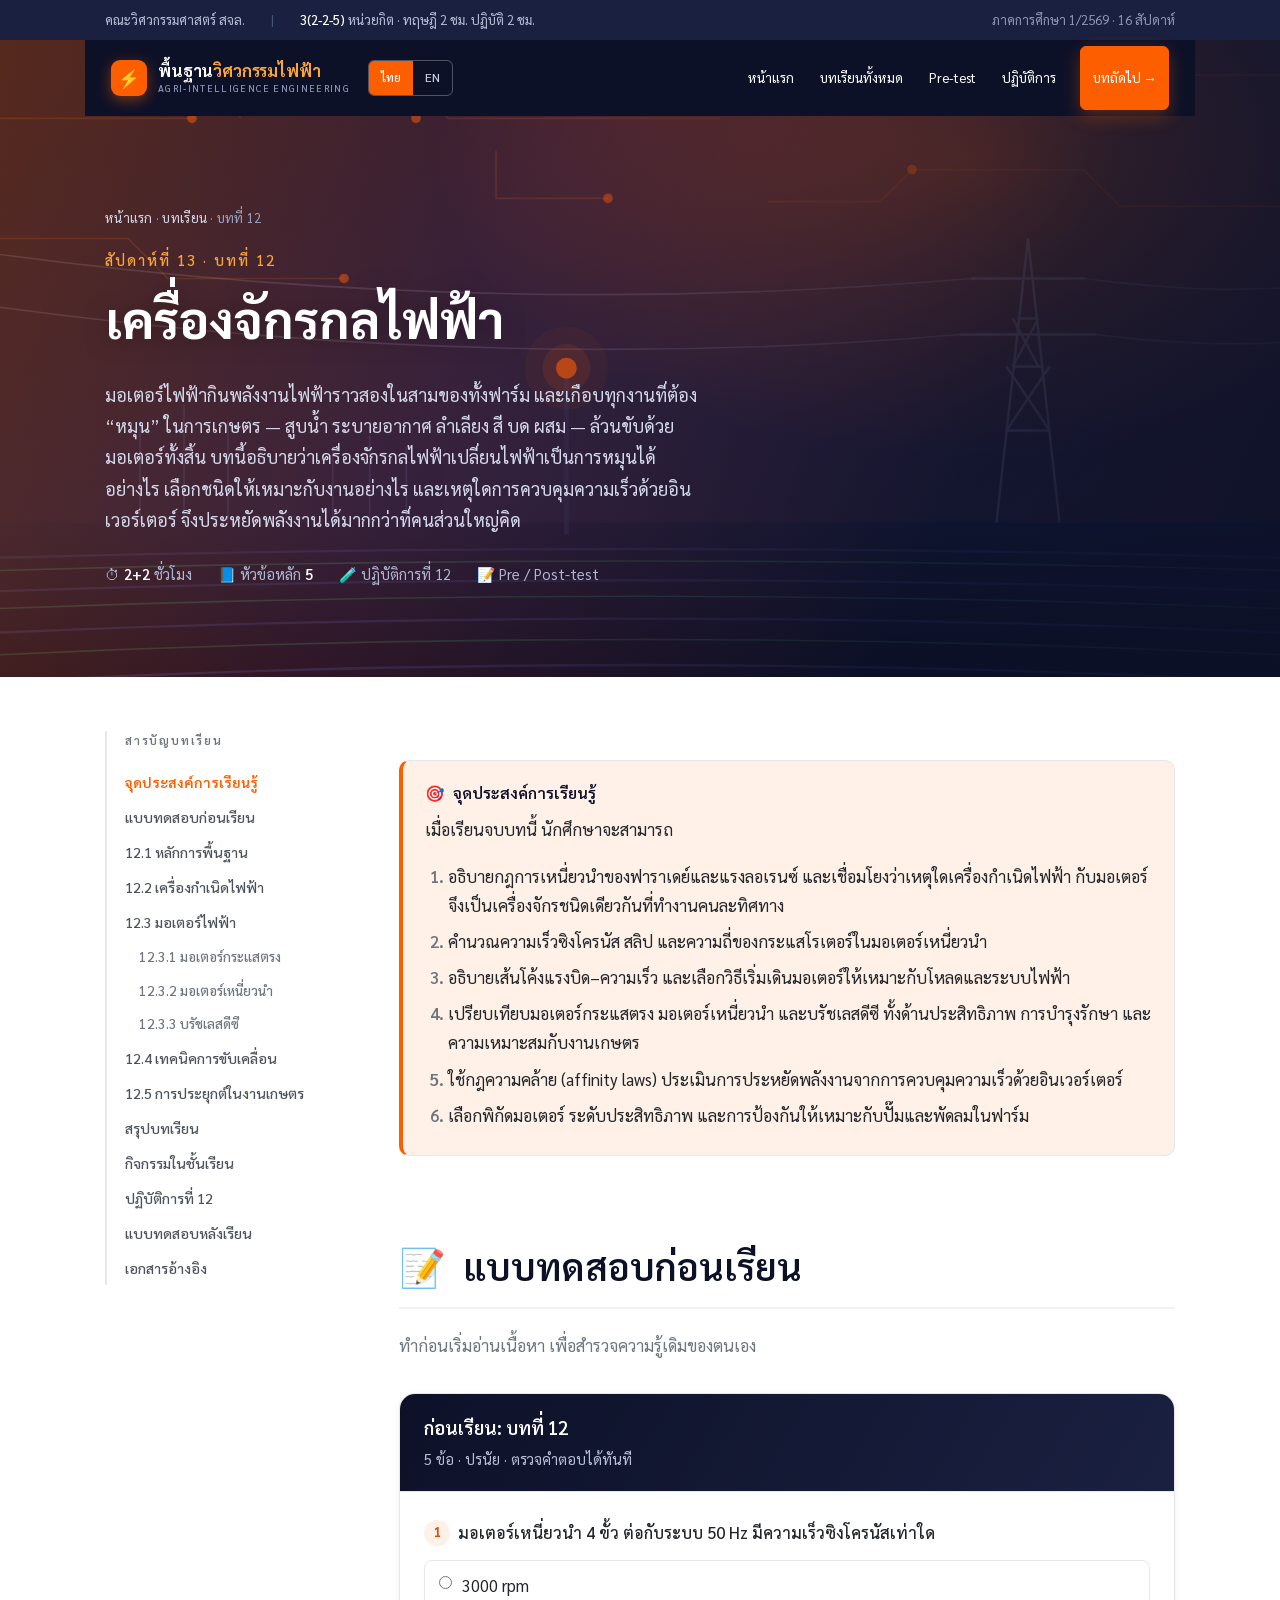
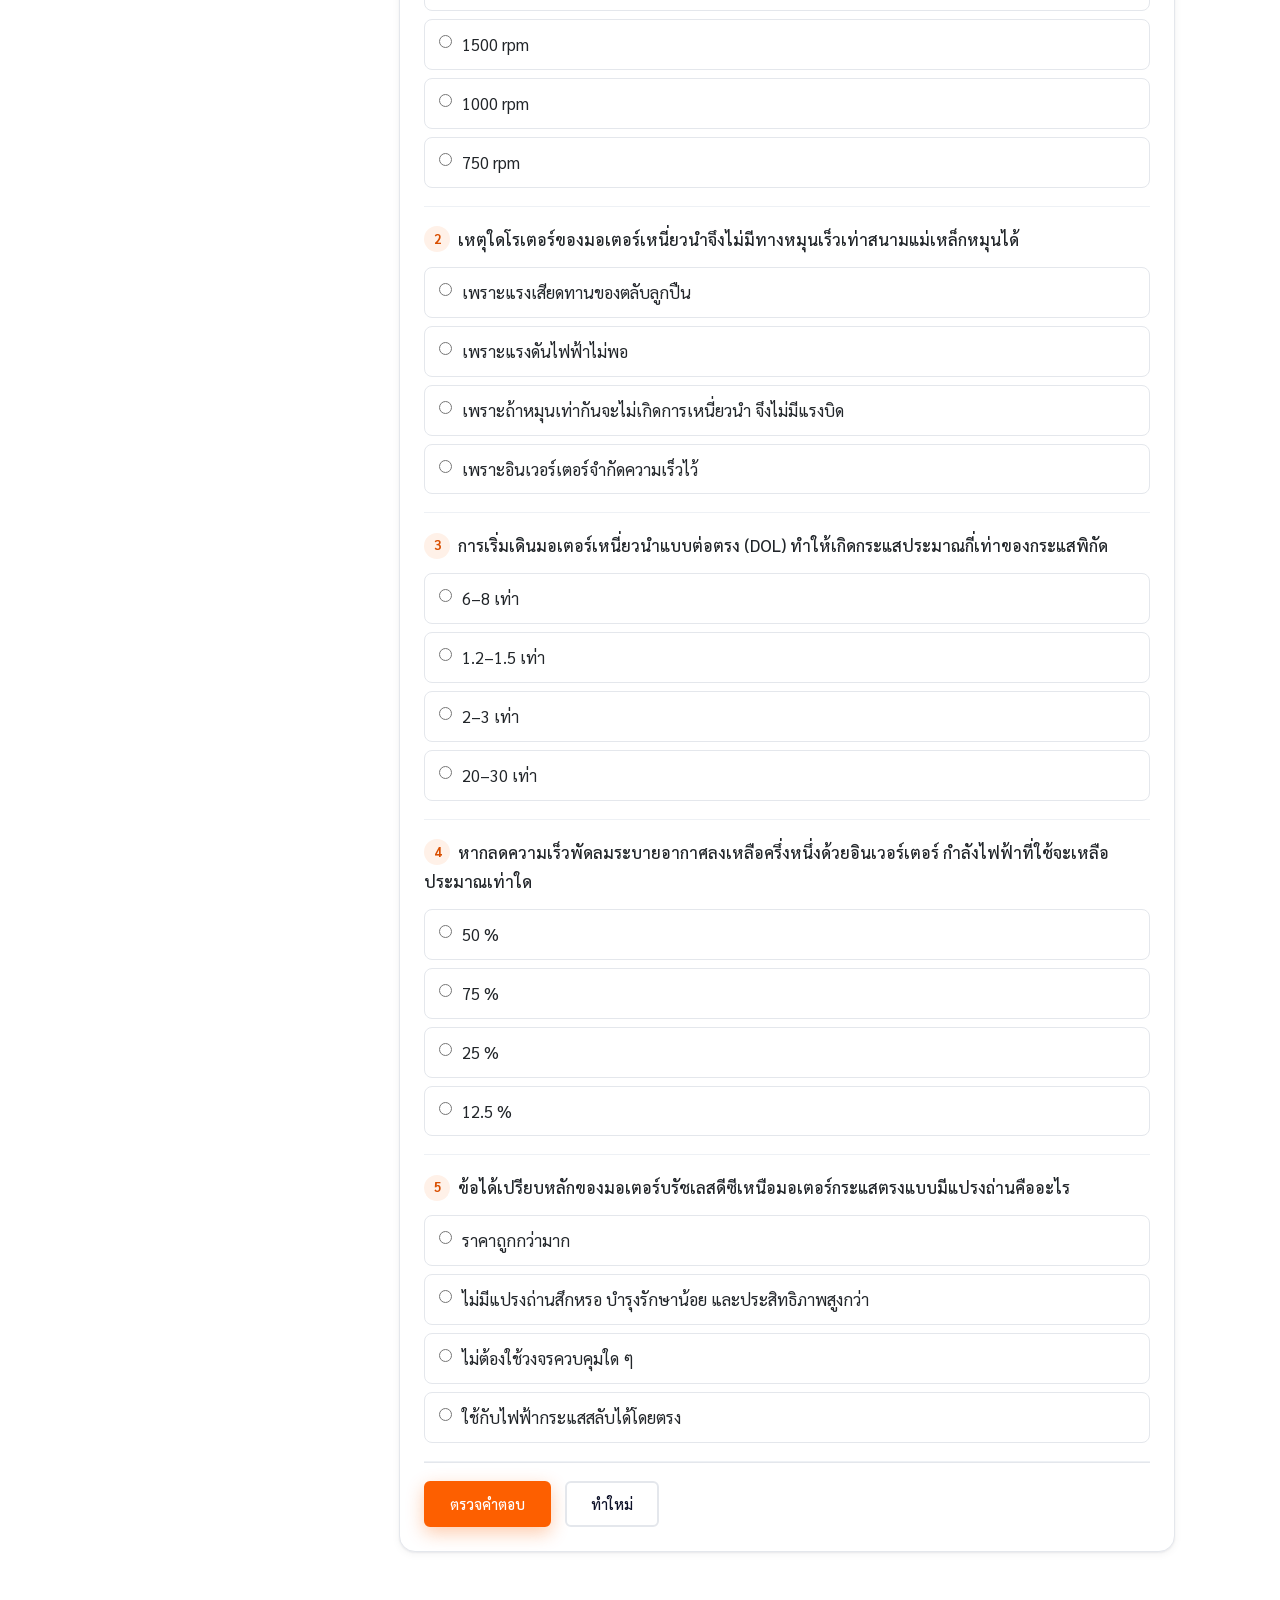
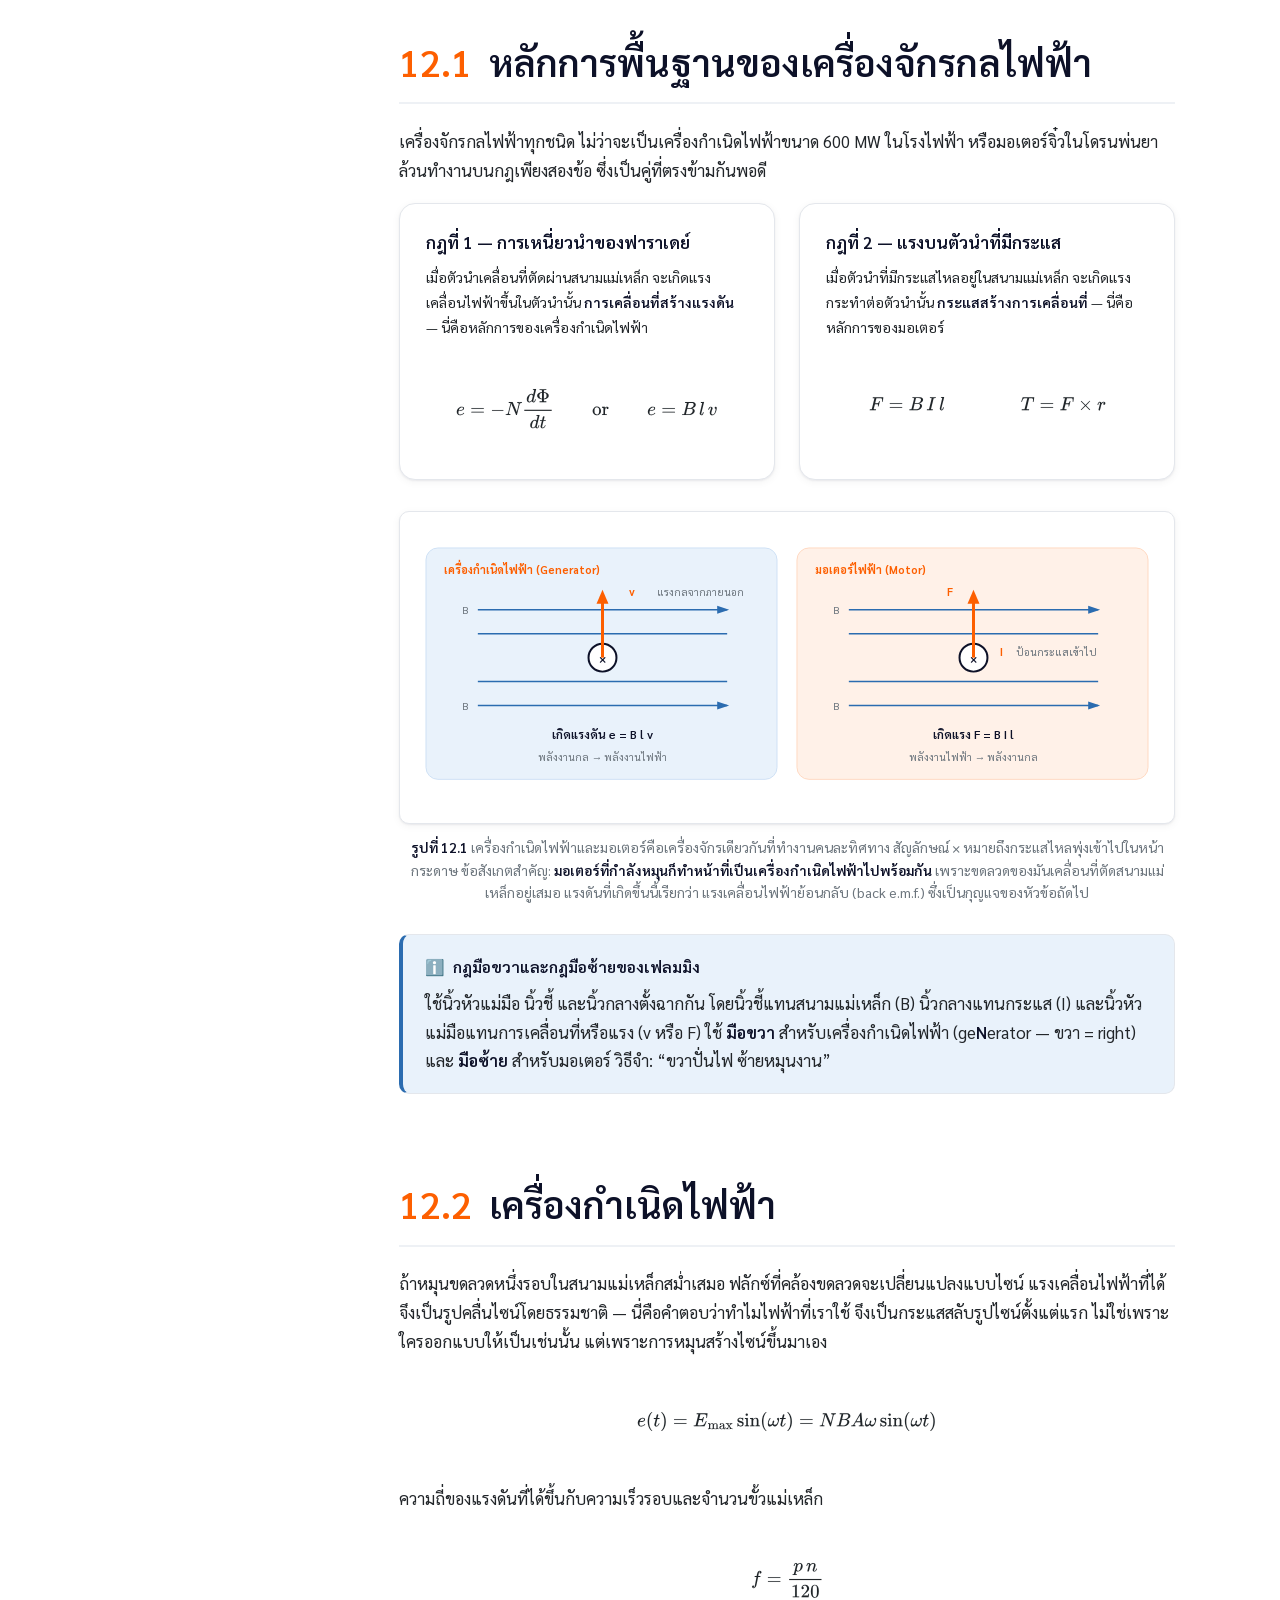
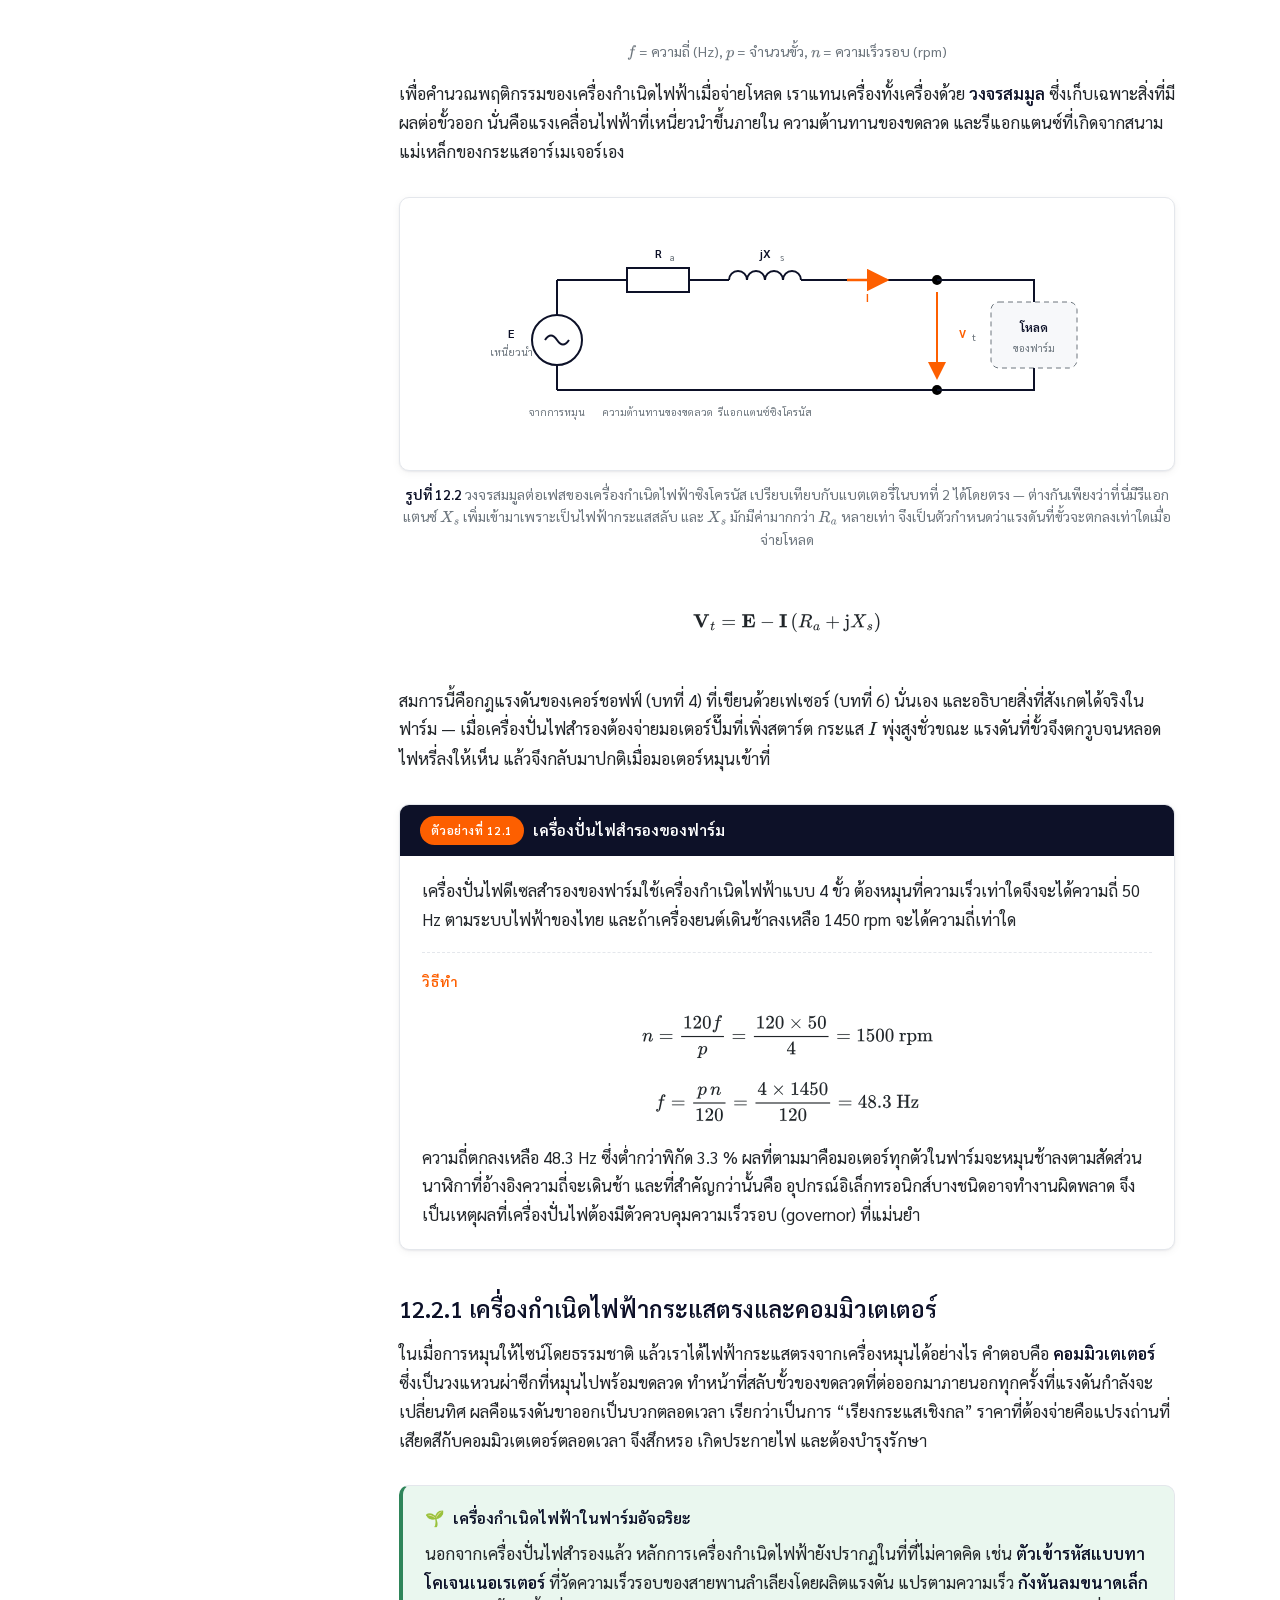
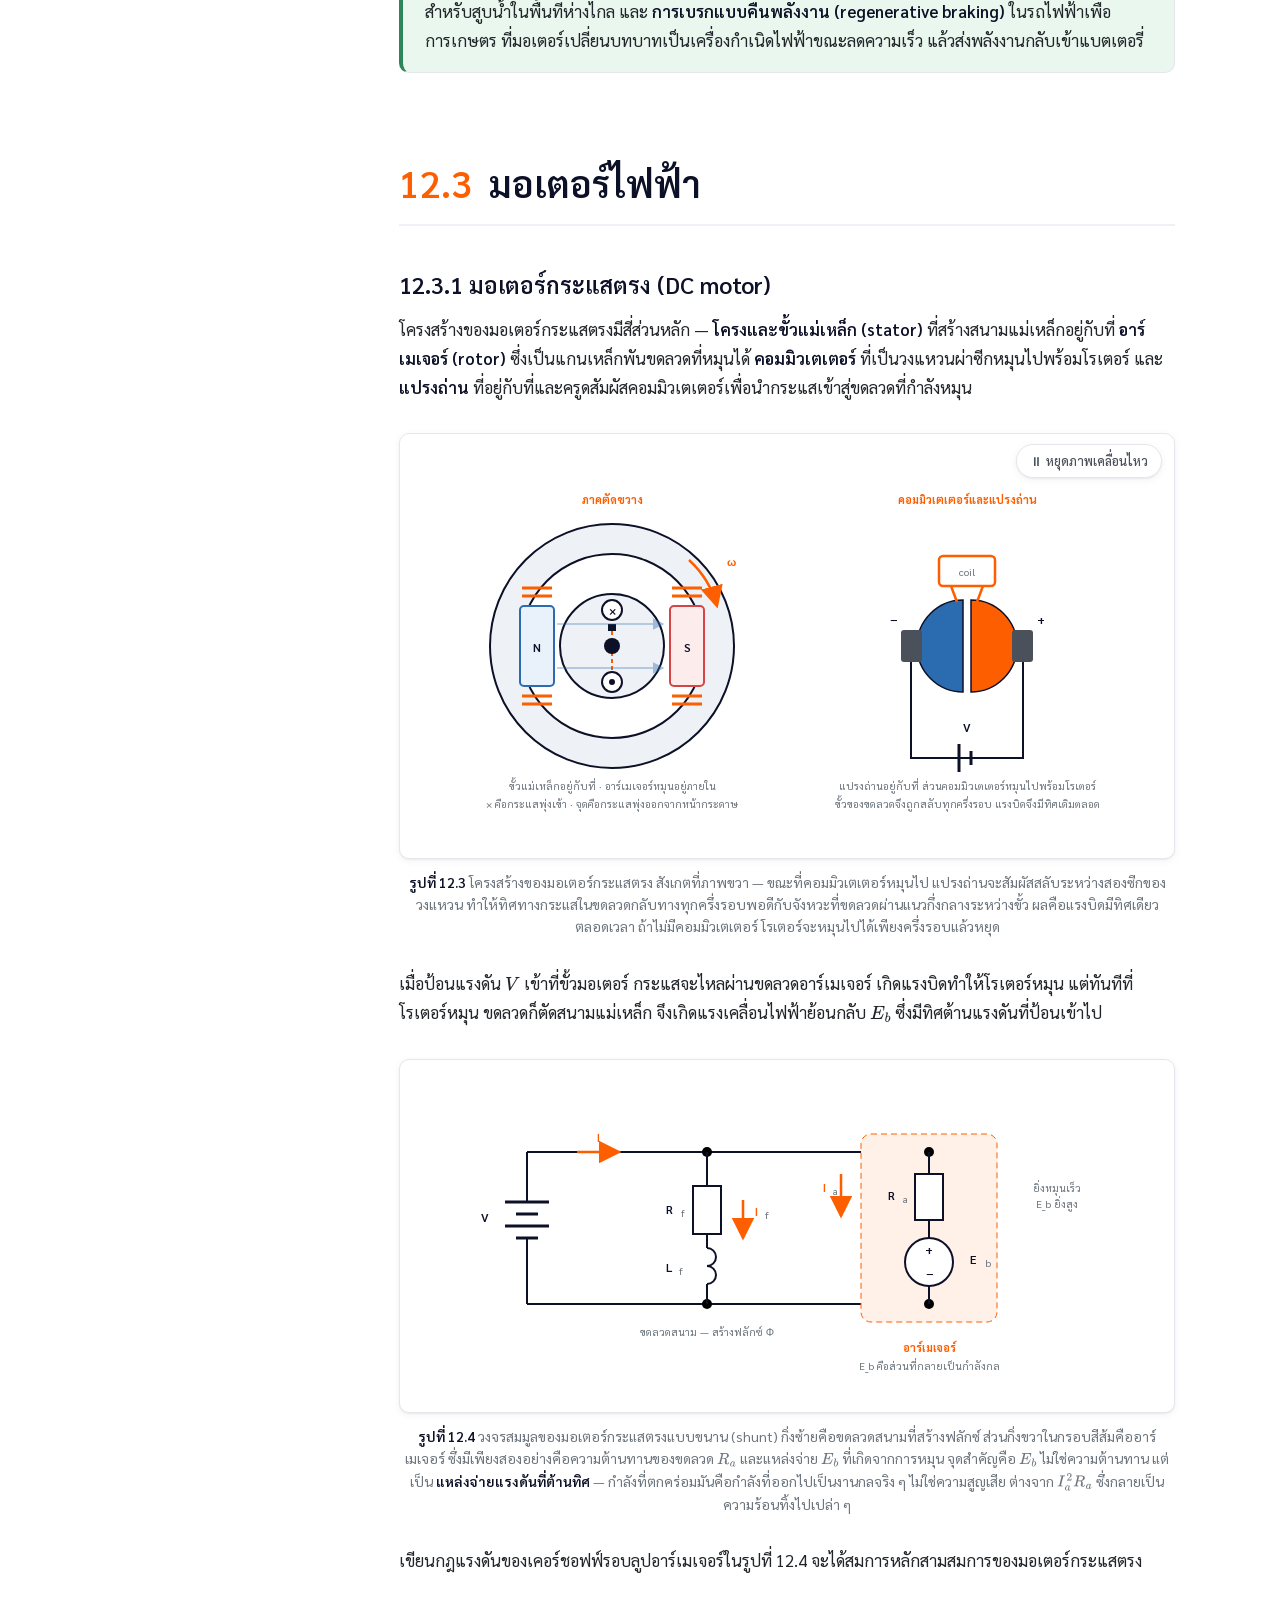
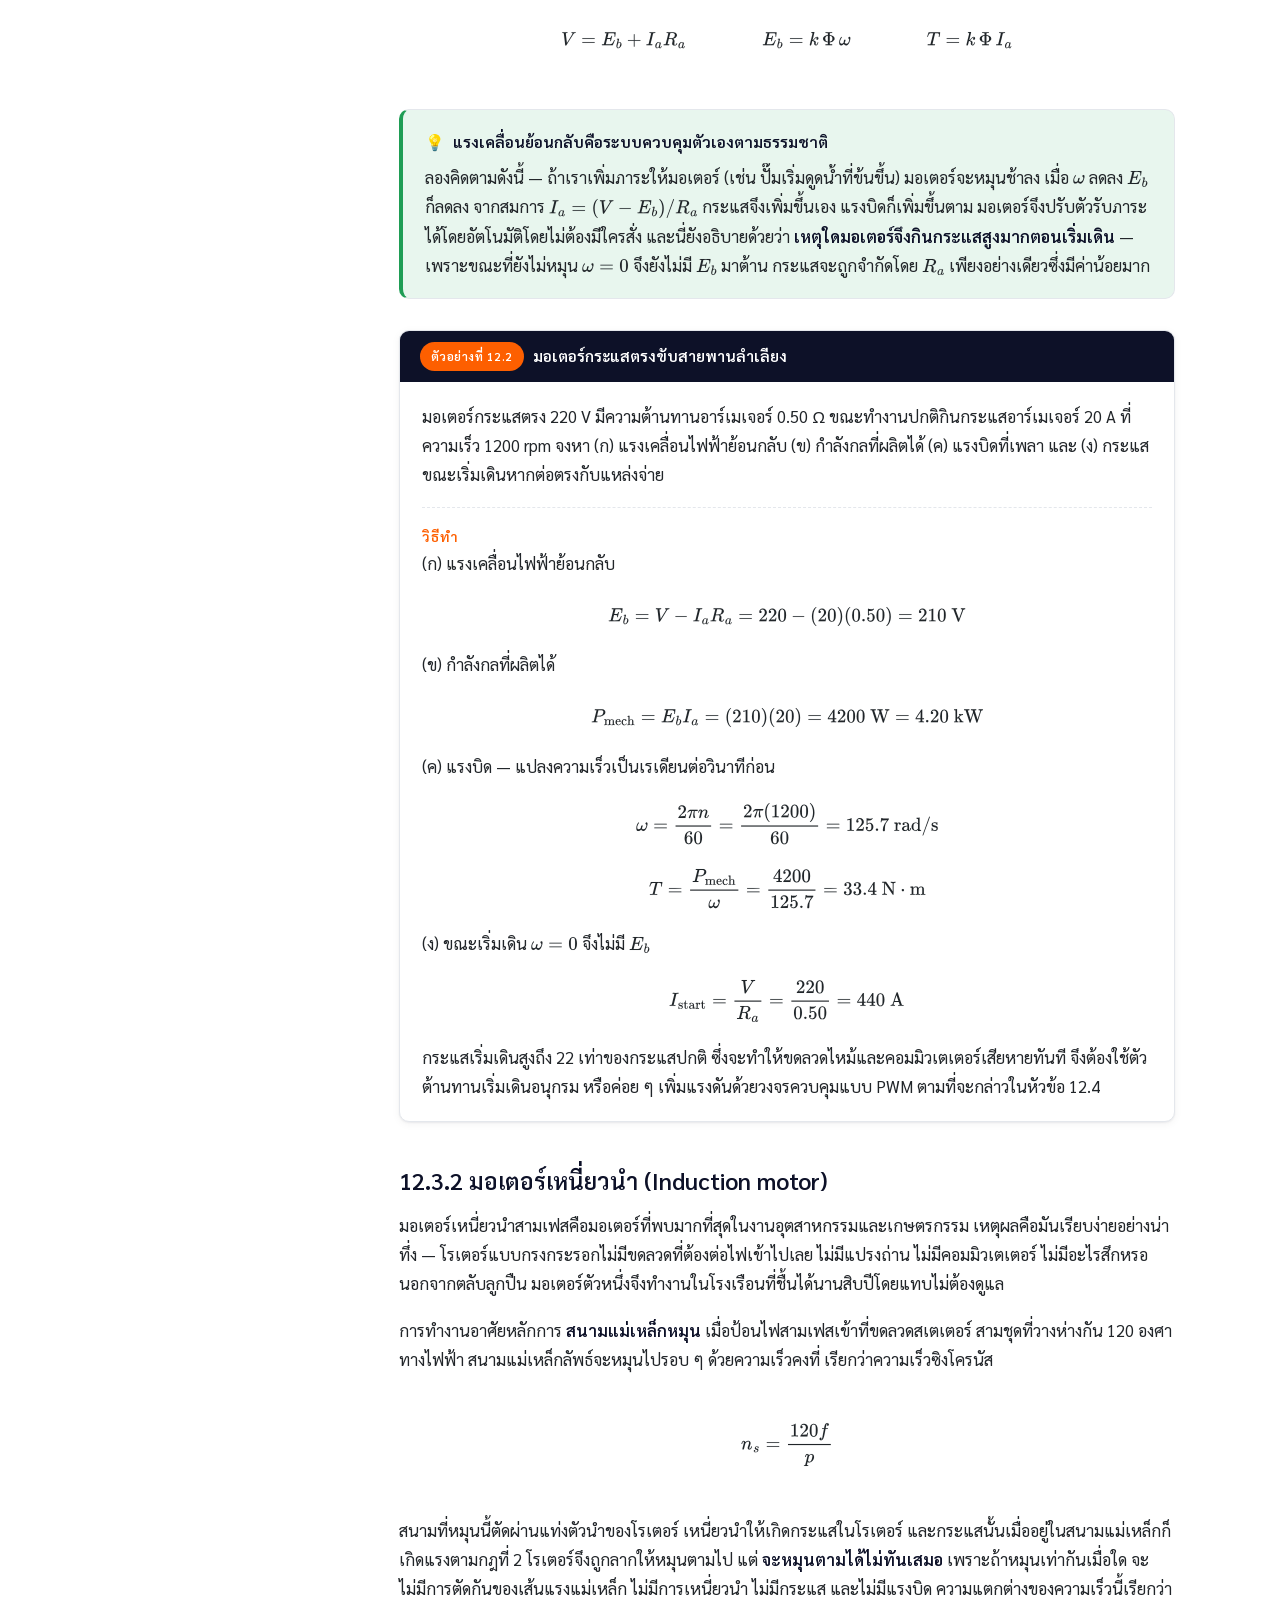
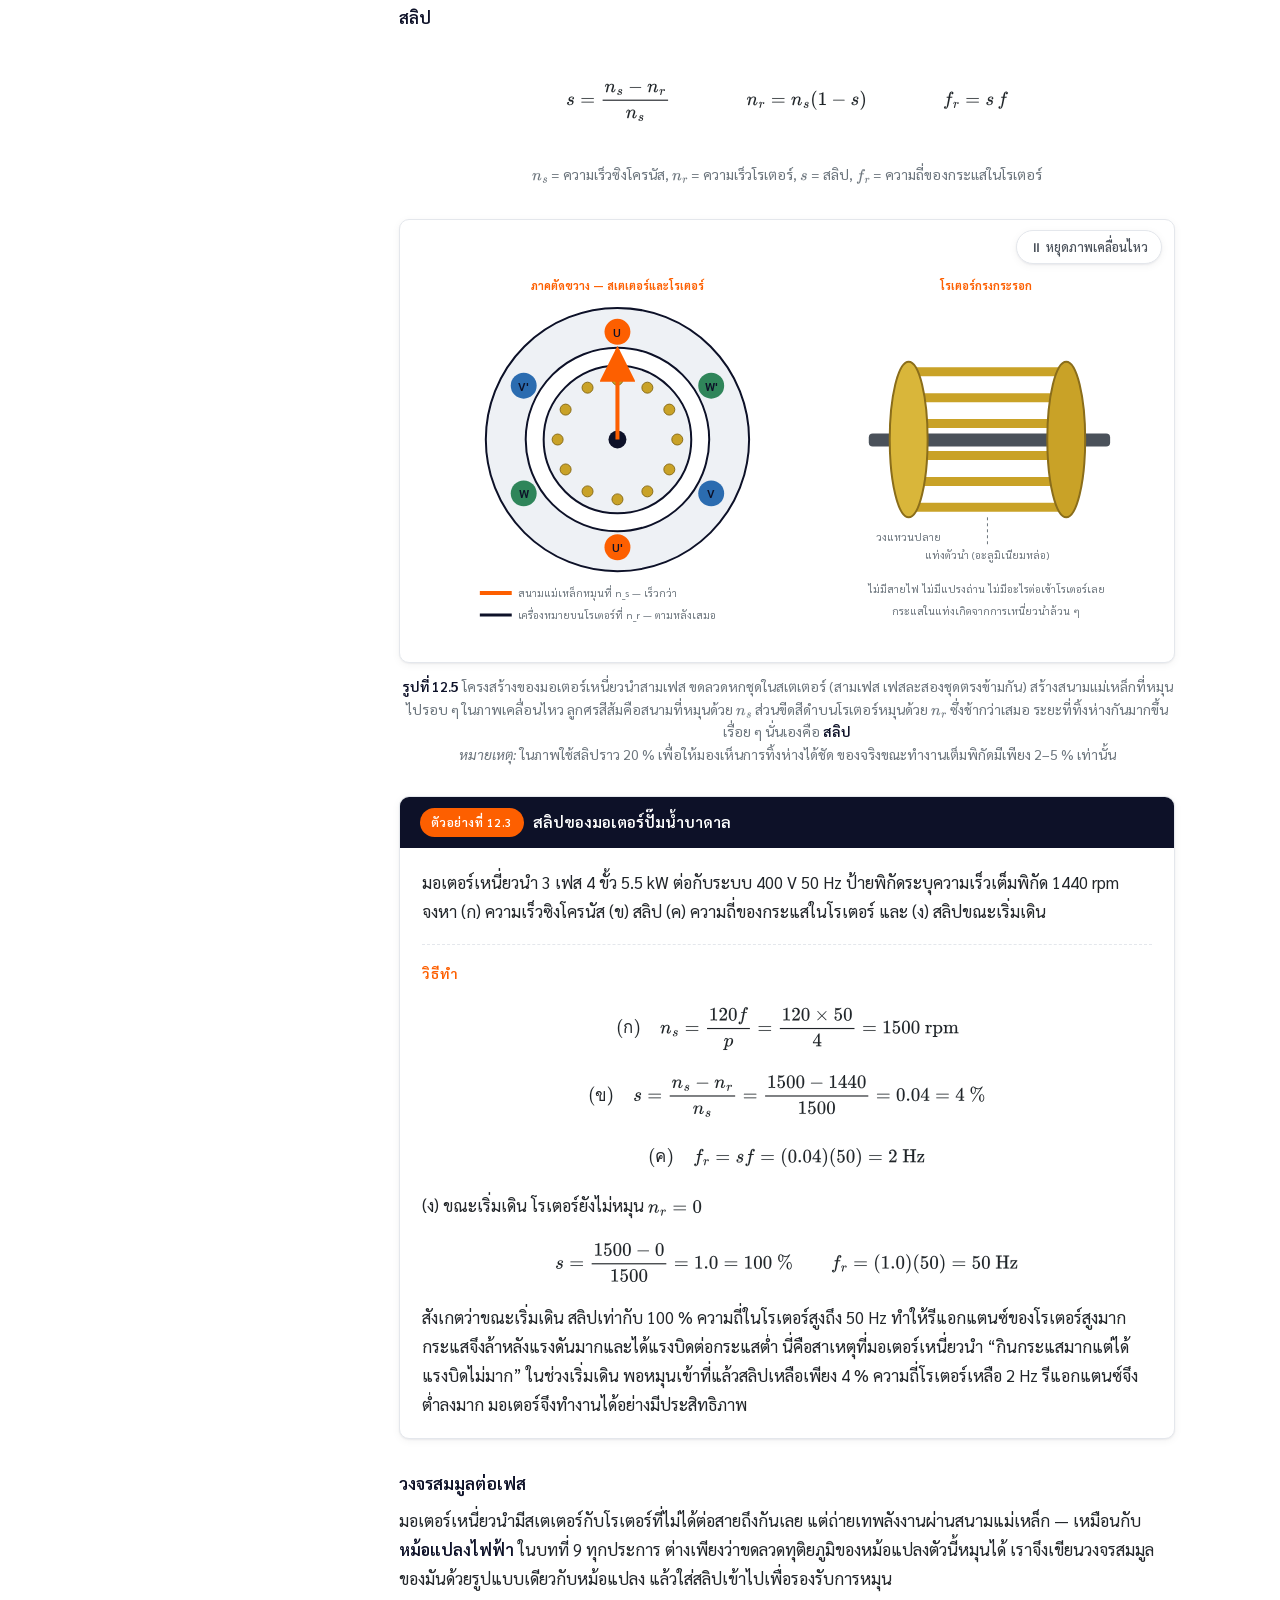
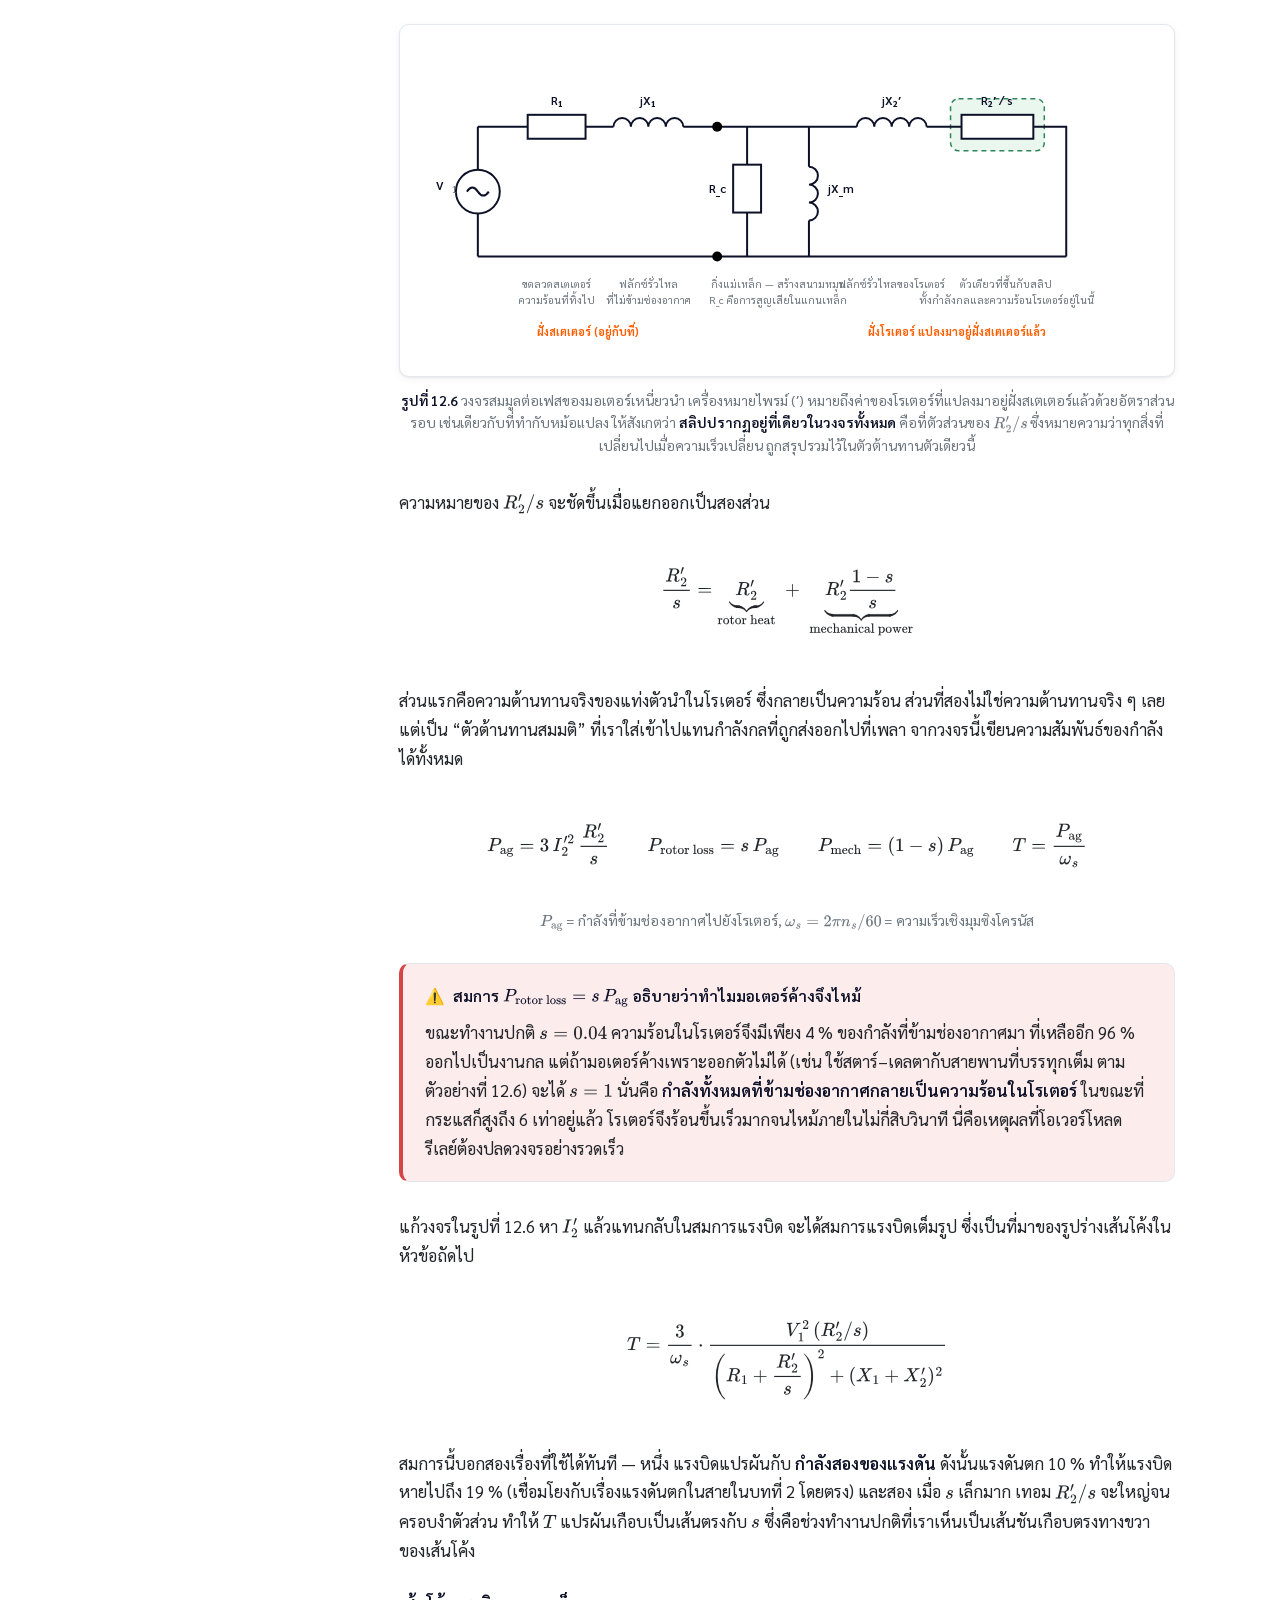
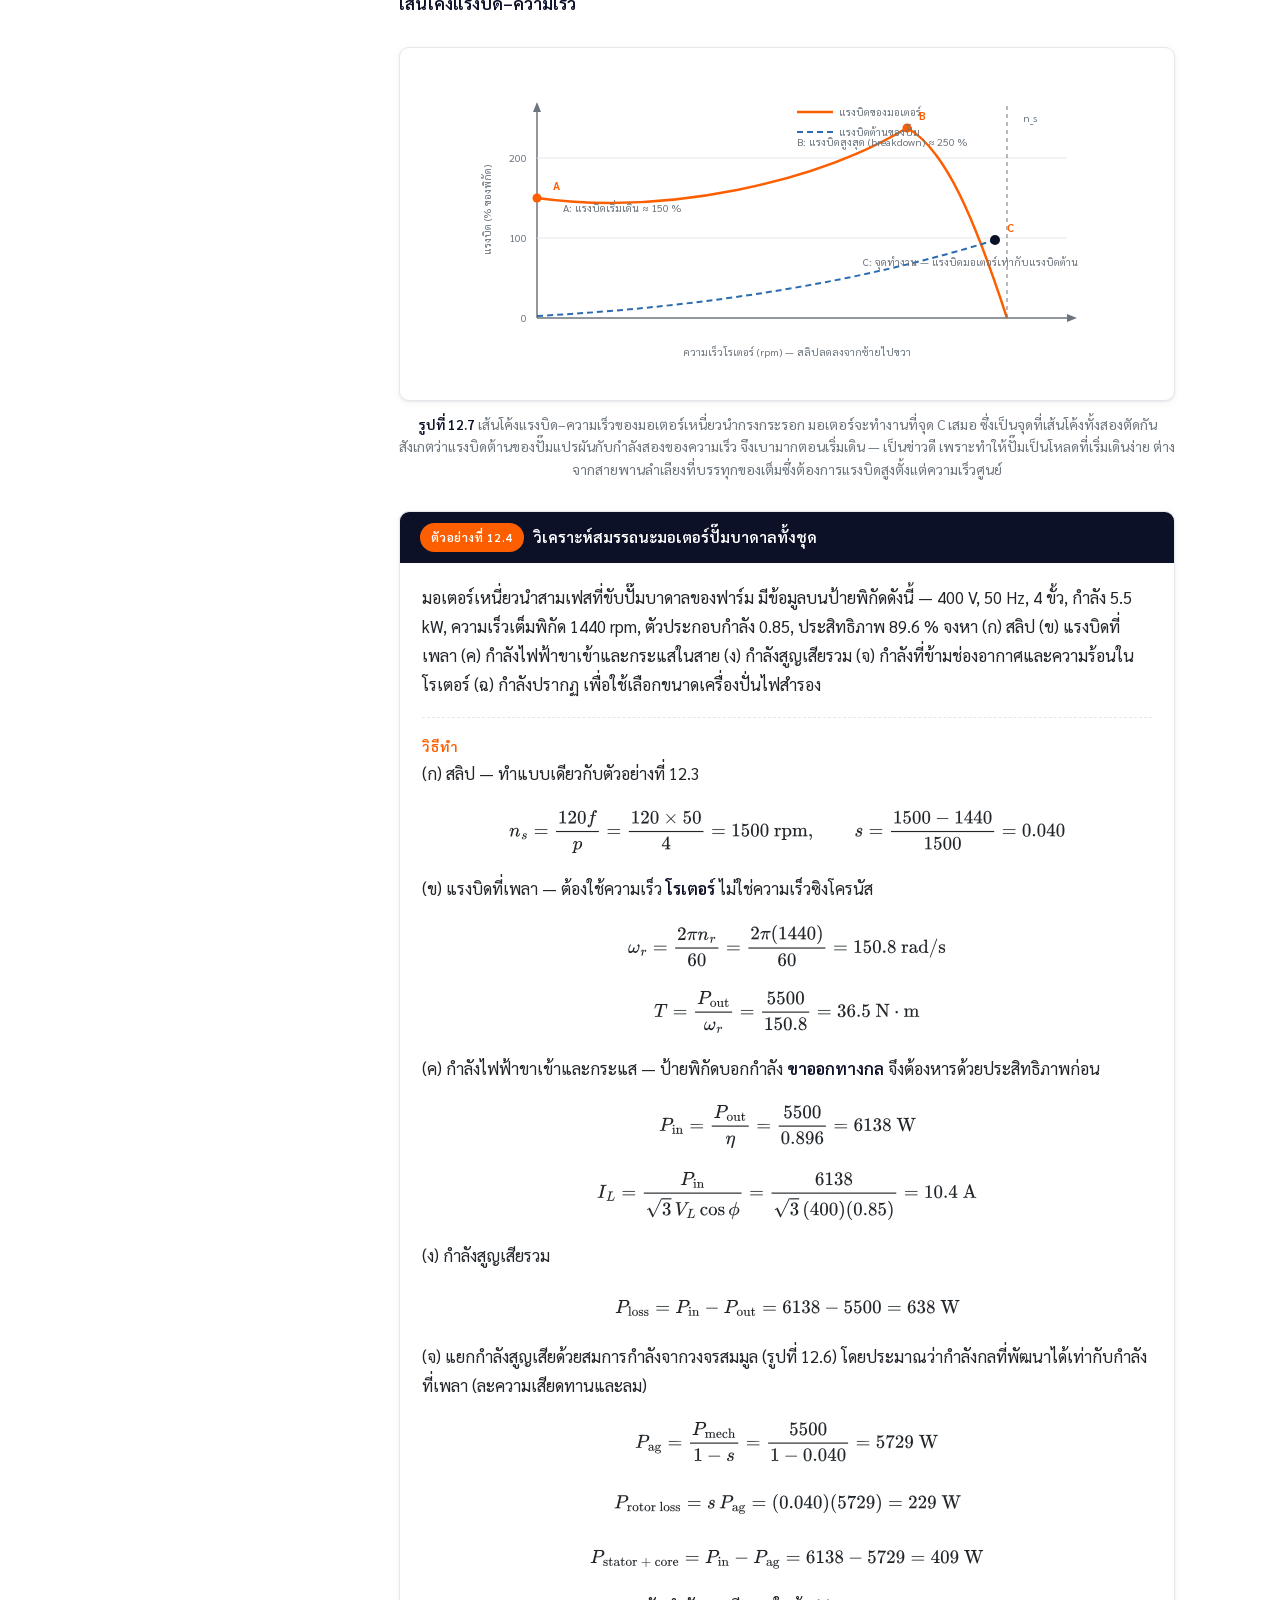
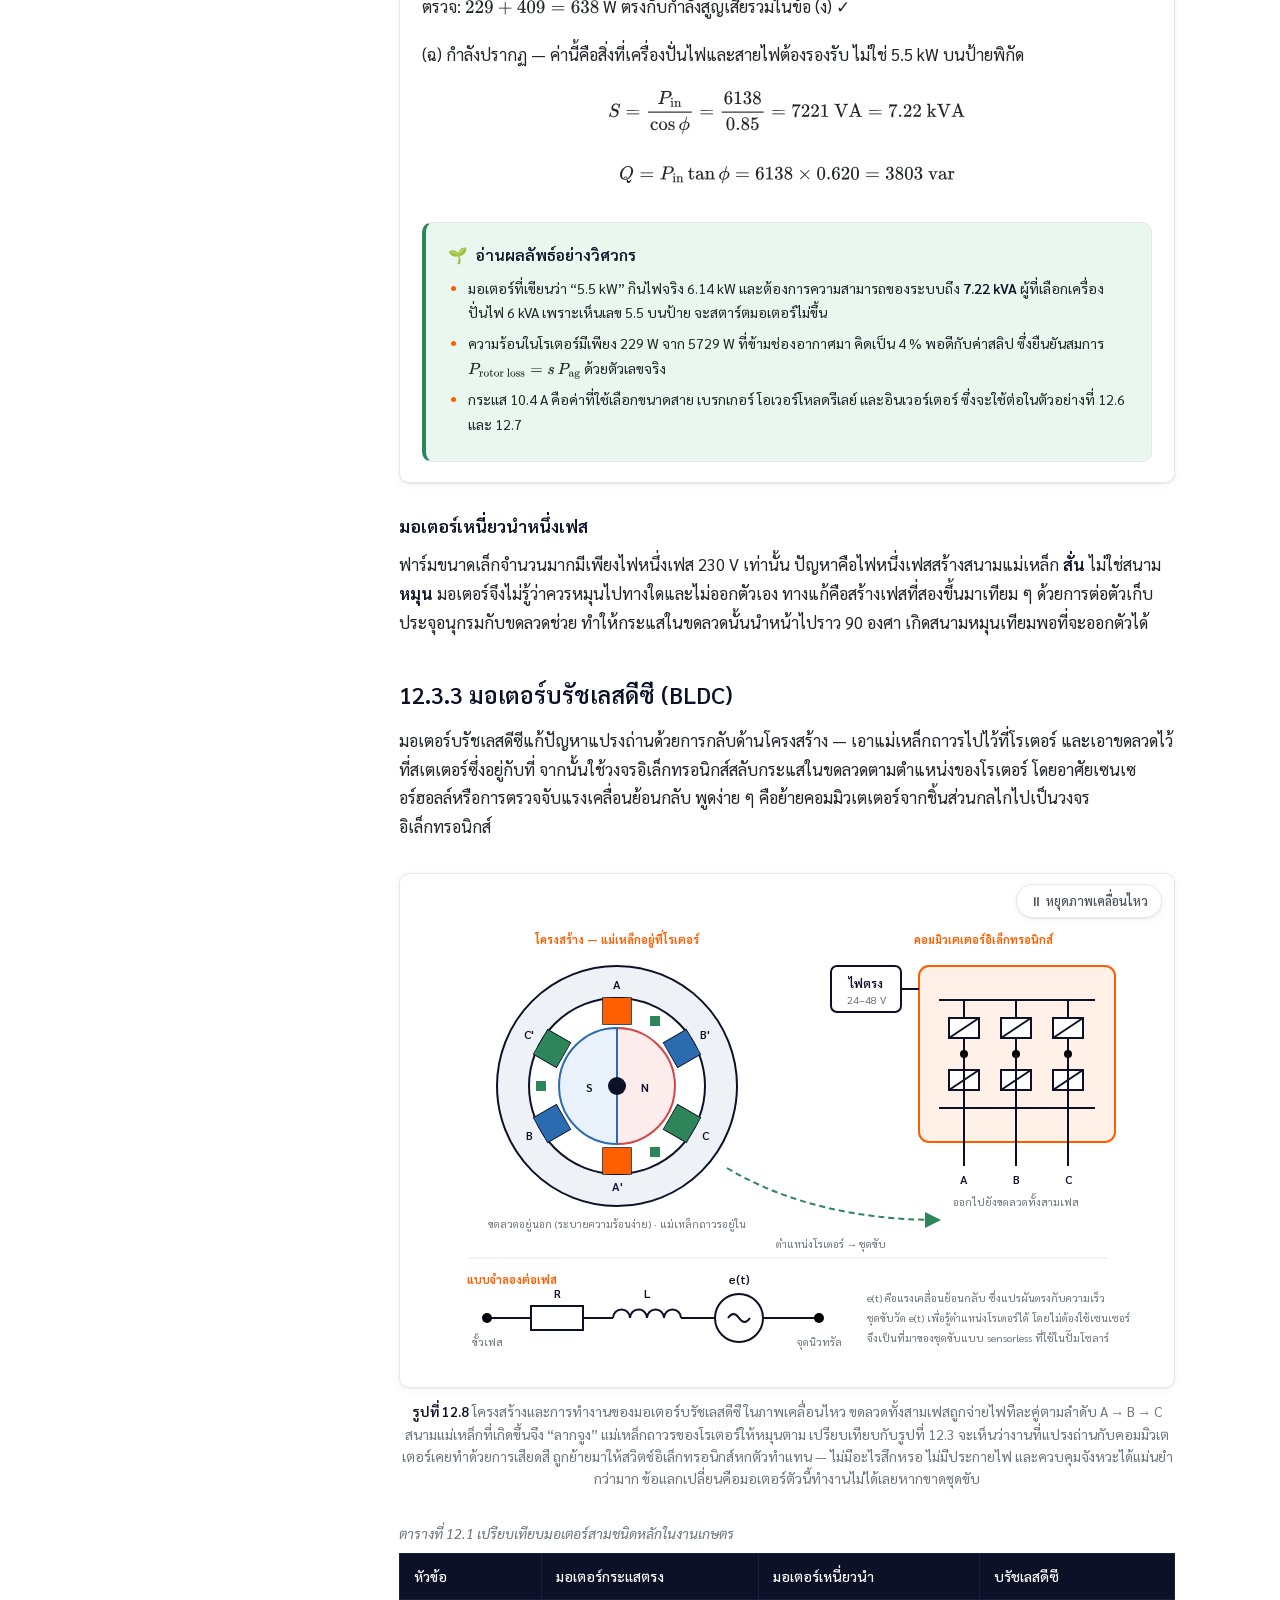
==== chapters/ch12.html @ 4f559184 "Add bilingual courseware site for Fundamental of Electrical Engineering Static, offline-capable teac" ====
<!DOCTYPE html>
<html lang="th">
<head>
<meta charset="UTF-8">
<meta name="viewport" content="width=device-width, initial-scale=1, viewport-fit=cover">
<title>บทที่ 12 เครื่องจักรกลไฟฟ้า | Fundamental of Electrical Engineering</title>
<meta name="description" content="Chapter 12 — Electrical machines: generator concept, DC motors, induction motors, brushless DC machines, drive techniques and agricultural applications.">
<meta name="author" content="Jedsada Saijai">
<link rel="preconnect" href="https://fonts.googleapis.com">
<link rel="preconnect" href="https://fonts.gstatic.com" crossorigin>
<link href="https://fonts.googleapis.com/css2?family=Poppins:wght@400;500;600;700;800&family=Sarabun:wght@400;500;600;700&display=swap" rel="stylesheet">
<link rel="stylesheet" href="../assets/css/style.css">
<link rel="icon" href="data:image/svg+xml,<svg xmlns='http://www.w3.org/2000/svg' viewBox='0 0 100 100'><text y='.9em' font-size='90'>⚡</text></svg>">
<script>
  try {
    var l = localStorage.getItem('fee.lang');
    if (l === 'en' || l === 'th') document.documentElement.setAttribute('lang', l);
  } catch (e) {}
</script>
<script src="../assets/js/mathjax-config.js"></script>
<script defer src="../assets/vendor/mathjax/tex-svg.js"></script>
<style>
  .sys-fig text { font-family: var(--font-sans); }
  .sys-fig .lbl { font-size: 12px; font-weight: 600; fill: #0d1128; }
  .sys-fig .sub { font-size: 10.5px; fill: #6c757d; }
  .sys-fig .cap { font-size: 11px; font-weight: 700; fill: #fd5f00; }
  .sys-fig .wire { stroke: #0d1128; stroke-width: 2; fill: none; }
  .sys-fig .sym  { stroke: #0d1128; stroke-width: 2; fill: #fff; }
  .sys-fig .axis { stroke: #6c757d; stroke-width: 1.5; }
  .sys-fig .curve { stroke: #fd5f00; stroke-width: 2.5; fill: none; }
  .sys-fig .curve2 { stroke: #2b6cb0; stroke-width: 2; fill: none; stroke-dasharray: 6 4; }
  .sys-fig .field { stroke: #2b6cb0; stroke-width: 1.5; }

  /* ---- machine cross-sections -------------------------------------- */
  .sys-fig .iron   { fill: #eef1f5; stroke: #0d1128; stroke-width: 2; }
  .sys-fig .bore   { fill: #ffffff; stroke: #0d1128; stroke-width: 2; }
  .sys-fig .pole-n { fill: #e9f2fb; stroke: #2b6cb0; stroke-width: 2; }
  .sys-fig .pole-s { fill: #fdecec; stroke: #d64545; stroke-width: 2; }
  .sys-fig .coil-u { fill: #fd5f00; }
  .sys-fig .coil-v { fill: #2b6cb0; }
  .sys-fig .coil-w { fill: #2f855a; }
  .sys-fig .bar    { fill: #c9a227; stroke: #8a6d1a; stroke-width: 1; }
  .sys-fig .brush  { fill: #4a515a; }
  .sys-fig .seg-a  { fill: #fd5f00; stroke: #0d1128; stroke-width: 1.5; }
  .sys-fig .seg-b  { fill: #2b6cb0; stroke: #0d1128; stroke-width: 1.5; }

  /* ---- animation ---------------------------------------------------
     transform-box is stated explicitly so that transform-origin is read
     in viewBox units in every browser. Each figure still reads correctly
     when the animation is paused or disabled.                          */
  .sys-fig .rotor,
  .sys-fig .field-vec,
  .sys-fig .phase-hi { transform-box: view-box; }

  @keyframes fee-rotate { to { transform: rotate(360deg); } }
  @keyframes fee-pulse  {
      0%, 22%  { opacity: 1; }
      34%, 100% { opacity: .12; }
  }

  /* DC machine — rotor and commutator turn together, 6 s per revolution */
  .dc-fig .rotor { animation: fee-rotate 6s linear infinite; }
  .dc-fig .rotor-a { transform-origin: 185px 168px; }
  .dc-fig .rotor-b { transform-origin: 540px 168px; }

  /* Induction machine — the field turns in 3 s, the rotor needs 3.75 s,
     i.e. an exaggerated slip of 20 % so that the lag is visible.        */
  .im-fig .field-vec { transform-origin: 200px 176px; animation: fee-rotate 3s linear infinite; }
  .im-fig .rotor     { transform-origin: 200px 176px; animation: fee-rotate 3.75s linear infinite; }

  /* BLDC — rotor turns in 3 s while the three phases are energised in
     sequence, one third of a revolution apart.                         */
  .bl-fig .rotor { transform-origin: 190px 168px; animation: fee-rotate 3s linear infinite; }
  .bl-fig .phase-hi { animation: fee-pulse 3s linear infinite; }
  .bl-fig .hi-a { animation-delay: 0s; }
  .bl-fig .hi-b { animation-delay: -2s; }
  .bl-fig .hi-c { animation-delay: -1s; }

  /* V/f control — the operating point sweeps the constant-flux region while
     the two read-out bars track it. Identical duration and easing keeps all
     three in step; paused, the figure is still a plain V-against-f graph. */
  .vf-fig .vf-dot, .vf-fig .vf-bar-v, .vf-fig .vf-bar-f { transform-box: view-box; }
  @keyframes vf-sweep  { to { transform: translate(350px, -180px); } }
  @keyframes vf-grow-v { from { transform: scaleY(0); } to { transform: scaleY(1); } }
  @keyframes vf-grow-f { from { transform: scaleX(0); } to { transform: scaleX(1); } }
  .vf-fig .vf-dot   { animation: vf-sweep 5s ease-in-out infinite alternate; }
  .vf-fig .vf-bar-v { transform-origin: 630px 250px;
                      animation: vf-grow-v 5s ease-in-out infinite alternate; }
  .vf-fig .vf-bar-f { transform-origin: 90px 303px;
                      animation: vf-grow-f 5s ease-in-out infinite alternate; }
</style>
</head>
<body data-chapter="ch12">

<!-- ============================================================ TOP BAR -->
<div class="topbar">
  <div class="topbar-inner">
    <span><span class="th">คณะวิศวกรรมศาสตร์ สจล.</span><span class="en">School of Engineering, KMITL</span></span>
    <span class="sep">|</span>
    <span><b>3(2-2-5)</b>&nbsp;<span class="th">หน่วยกิต · ทฤษฎี 2 ชม. ปฏิบัติ 2 ชม.</span><span class="en">credits · 2 h lecture, 2 h lab</span></span>
    <span class="right"><span class="th">ภาคการศึกษา 1/2569 · 16 สัปดาห์</span><span class="en">Semester 1/2026 · 16 weeks</span></span>
  </div>
</div>

<!-- ======================================================== NAVIGATION -->
<nav class="nav">
  <div class="nav-inner">
    <a class="brand" href="../index.html">
      <span class="brand-mark">⚡</span>
      <span class="brand-text"><span class="th">พื้นฐาน<span class="hi">วิศวกรรมไฟฟ้า</span></span><span class="en">Fundamental of <span class="hi">Electrical Engineering</span></span><small>Agri-Intelligence Engineering</small></span>
    </a>
    <div class="lang-switch" role="group" aria-label="Language">
      <button type="button" data-lang="th" aria-pressed="true">ไทย</button>
      <button type="button" data-lang="en" aria-pressed="false">EN</button>
    </div>
    <button class="nav-toggle" type="button" aria-expanded="false" aria-controls="nav-links" aria-label="Menu">☰</button>
    <ul class="nav-links" id="nav-links">
      <li><a href="../index.html"><span class="th">หน้าแรก</span><span class="en">Home</span></a></li>
      <li><a href="../index.html#chapters"><span class="th">บทเรียนทั้งหมด</span><span class="en">All chapters</span></a></li>
      <li><a href="#pretest"><span class="th">Pre-test</span><span class="en">Pre-test</span></a></li>
      <li><a href="#lab"><span class="th">ปฏิบัติการ</span><span class="en">Laboratory</span></a></li>
      <li><a href="ch13.html" class="btn btn-primary btn-sm" style="color:#fff">
        <span class="th">บทถัดไป</span><span class="en">Next</span> →</a></li>
    </ul>
  </div>
</nav>

<!-- =============================================================== HERO -->
<header class="hero">
  <div class="container">
    <div class="breadcrumb">
      <a href="../index.html"><span class="th">หน้าแรก</span><span class="en">Home</span></a> ·
      <a href="../index.html#chapters"><span class="th">บทเรียน</span><span class="en">Chapters</span></a> ·
      <span class="th">บทที่ 12</span><span class="en">Chapter 12</span>
    </div>
    <span class="eyebrow"><span class="th">สัปดาห์ที่ 13 · บทที่ 12</span><span class="en">Week 13 · Chapter 12</span></span>
    <h1><span class="th">เครื่องจักรกลไฟฟ้า</span><span class="en">Electrical Machines</span></h1>
    <p class="lead">
      <span class="th">มอเตอร์ไฟฟ้ากินพลังงานไฟฟ้าราวสองในสามของทั้งฟาร์ม
        และเกือบทุกงานที่ต้อง “หมุน” ในการเกษตร — สูบน้ำ ระบายอากาศ ลำเลียง สี บด ผสม —
        ล้วนขับด้วยมอเตอร์ทั้งสิ้น บทนี้อธิบายว่าเครื่องจักรกลไฟฟ้าเปลี่ยนไฟฟ้าเป็นการหมุนได้อย่างไร
        เลือกชนิดให้เหมาะกับงานอย่างไร และเหตุใดการควบคุมความเร็วด้วยอินเวอร์เตอร์
        จึงประหยัดพลังงานได้มากกว่าที่คนส่วนใหญ่คิด</span>
      <span class="en">Electric motors account for roughly two-thirds of a farm's electrical energy, and
        almost everything agricultural that <i>turns</i> — pumping, ventilating, conveying, milling,
        grinding, mixing — is driven by one. This chapter explains how an electrical machine converts
        electricity into rotation, how to choose the right kind for a job, and why variable-speed drive
        saves far more energy than most people expect.</span>
    </p>
    <div class="hero-meta">
      <span>⏱ <strong>2+2</strong> <span class="th">ชั่วโมง</span><span class="en">hours</span></span>
      <span>📘 <span class="th">หัวข้อหลัก</span><span class="en">Main topics</span> <strong>5</strong></span>
      <span>🧪 <span class="th">ปฏิบัติการที่ 12</span><span class="en">Laboratory 12</span></span>
      <span>📝 <span class="th">Pre / Post-test</span><span class="en">Pre / post-test</span></span>
    </div>
  </div>
</header>

<div class="container">
<div class="chapter-layout">

  <!-- ============================================================= TOC -->
  <aside class="toc">
    <div class="toc-title"><span class="th">สารบัญบทเรียน</span><span class="en">On this page</span></div>
    <ul>
      <li><a href="#objectives"><span class="th">จุดประสงค์การเรียนรู้</span><span class="en">Objectives</span></a></li>
      <li><a href="#pretest"><span class="th">แบบทดสอบก่อนเรียน</span><span class="en">Pre-test</span></a></li>
      <li><a href="#s1"><span class="th">12.1 หลักการพื้นฐาน</span><span class="en">12.1 Underlying principles</span></a></li>
      <li><a href="#s2"><span class="th">12.2 เครื่องกำเนิดไฟฟ้า</span><span class="en">12.2 Generators</span></a></li>
      <li><a href="#s3"><span class="th">12.3 มอเตอร์ไฟฟ้า</span><span class="en">12.3 Motors</span></a></li>
      <li class="toc-sub"><a href="#s3-1"><span class="th">12.3.1 มอเตอร์กระแสตรง</span><span class="en">12.3.1 DC motor</span></a></li>
      <li class="toc-sub"><a href="#s3-2"><span class="th">12.3.2 มอเตอร์เหนี่ยวนำ</span><span class="en">12.3.2 Induction motor</span></a></li>
      <li class="toc-sub"><a href="#s3-3"><span class="th">12.3.3 บรัชเลสดีซี</span><span class="en">12.3.3 Brushless DC</span></a></li>
      <li><a href="#s4"><span class="th">12.4 เทคนิคการขับเคลื่อน</span><span class="en">12.4 Drive techniques</span></a></li>
      <li><a href="#s5"><span class="th">12.5 การประยุกต์ในงานเกษตร</span><span class="en">12.5 Agricultural applications</span></a></li>
      <li><a href="#summary"><span class="th">สรุปบทเรียน</span><span class="en">Summary</span></a></li>
      <li><a href="#activity"><span class="th">กิจกรรมในชั้นเรียน</span><span class="en">Class activity</span></a></li>
      <li><a href="#lab"><span class="th">ปฏิบัติการที่ 12</span><span class="en">Laboratory 12</span></a></li>
      <li><a href="#posttest"><span class="th">แบบทดสอบหลังเรียน</span><span class="en">Post-test</span></a></li>
      <li><a href="#refs"><span class="th">เอกสารอ้างอิง</span><span class="en">References</span></a></li>
    </ul>
  </aside>

  <!-- ==================================================== CHAPTER BODY -->
  <main class="chapter-body">

    <!-- ---------------------------------------------------- Objectives -->
    <section id="objectives">
      <div class="callout callout-objective">
        <div class="callout-title">🎯 <span class="th">จุดประสงค์การเรียนรู้</span>
          <span class="en">Learning objectives</span></div>
        <p><span class="th">เมื่อเรียนจบบทนี้ นักศึกษาจะสามารถ</span>
           <span class="en">After this chapter you will be able to:</span></p>
        <ol>
          <li><span class="th">อธิบายกฎการเหนี่ยวนำของฟาราเดย์และแรงลอเรนซ์ และเชื่อมโยงว่าเหตุใดเครื่องกำเนิดไฟฟ้า
            กับมอเตอร์จึงเป็นเครื่องจักรชนิดเดียวกันที่ทำงานคนละทิศทาง</span>
            <span class="en">explain Faraday's law of induction and the Lorentz force, and show why a
            generator and a motor are the same machine working in opposite directions;</span></li>
          <li><span class="th">คำนวณความเร็วซิงโครนัส สลิป และความถี่ของกระแสโรเตอร์ในมอเตอร์เหนี่ยวนำ</span>
            <span class="en">compute synchronous speed, slip and rotor frequency in an induction
            motor;</span></li>
          <li><span class="th">อธิบายเส้นโค้งแรงบิด–ความเร็ว และเลือกวิธีเริ่มเดินมอเตอร์ให้เหมาะกับโหลดและระบบไฟฟ้า</span>
            <span class="en">interpret the torque–speed curve and choose a starting method suited to the
            load and the supply;</span></li>
          <li><span class="th">เปรียบเทียบมอเตอร์กระแสตรง มอเตอร์เหนี่ยวนำ และบรัชเลสดีซี
            ทั้งด้านประสิทธิภาพ การบำรุงรักษา และความเหมาะสมกับงานเกษตร</span>
            <span class="en">compare DC, induction and brushless DC machines in efficiency, maintenance and
            fitness for agricultural work;</span></li>
          <li><span class="th">ใช้กฎความคล้าย (affinity laws) ประเมินการประหยัดพลังงานจากการควบคุมความเร็วด้วยอินเวอร์เตอร์</span>
            <span class="en">use the affinity laws to estimate the energy saved by variable-speed
            drive;</span></li>
          <li><span class="th">เลือกพิกัดมอเตอร์ ระดับประสิทธิภาพ และการป้องกันให้เหมาะกับปั๊มและพัดลมในฟาร์ม</span>
            <span class="en">specify motor rating, efficiency class and protection for farm pumps and
            fans.</span></li>
        </ol>
      </div>
    </section>

    <!-- ------------------------------------------------------ Pre-test -->
    <section id="pretest">
      <h2><span class="num">📝</span><span class="th">แบบทดสอบก่อนเรียน</span>
          <span class="en">Pre-test</span></h2>
      <p class="muted"><span class="th">ทำก่อนเริ่มอ่านเนื้อหา เพื่อสำรวจความรู้เดิมของตนเอง</span>
        <span class="en">Take this before reading, to see what you already know.</span></p>

      <section class="quiz" id="pretest-q" data-quiz="pre" data-chapter="ch12">
        <div class="quiz-head">
          <h3><span class="th">ก่อนเรียน: บทที่ 12</span><span class="en">Pre-test: Chapter 12</span></h3>
          <p><span class="th">5 ข้อ · ปรนัย · ตรวจคำตอบได้ทันที</span>
             <span class="en">5 multiple-choice questions · marked instantly</span></p>
        </div>
        <div class="quiz-body">

          <div class="q" data-answer="b"
               data-explain-th="ความเร็วซิงโครนัส n_s = 120f/p = (120 × 50)/4 = 1500 rpm โดย p คือจำนวนขั้วแม่เหล็ก (หัวข้อ 12.3.2)"
               data-explain-en="Synchronous speed n_s = 120f/p = (120 × 50)/4 = 1500 rpm, where p is the number of poles (Section 12.3.2).">
            <div class="q-text"><span class="th">มอเตอร์เหนี่ยวนำ 4 ขั้ว ต่อกับระบบ 50 Hz มีความเร็วซิงโครนัสเท่าใด</span>
              <span class="en">A 4-pole induction motor on a 50 Hz supply has what synchronous speed?</span></div>
            <div class="opts">
              <label class="opt" data-opt="a"><span>3000 rpm</span></label>
              <label class="opt" data-opt="b"><span>1500 rpm</span></label>
              <label class="opt" data-opt="c"><span>1000 rpm</span></label>
              <label class="opt" data-opt="d"><span>750 rpm</span></label>
            </div>
          </div>

          <div class="q" data-answer="c"
               data-explain-th="โรเตอร์ของมอเตอร์เหนี่ยวนำต้องหมุนช้ากว่าสนามแม่เหล็กหมุนเสมอ เพราะถ้าหมุนเท่ากันจะไม่มีการตัดกันของเส้นแรงแม่เหล็ก จึงไม่เกิดแรงเคลื่อนเหนี่ยวนำ ไม่มีกระแสโรเตอร์ และไม่มีแรงบิด (หัวข้อ 12.3.2)"
               data-explain-en="The rotor must always turn more slowly than the rotating field: at equal speed there is no relative motion, hence no induced e.m.f., no rotor current and no torque (Section 12.3.2).">
            <div class="q-text"><span class="th">เหตุใดโรเตอร์ของมอเตอร์เหนี่ยวนำจึงไม่มีทางหมุนเร็วเท่าสนามแม่เหล็กหมุนได้</span>
              <span class="en">Why can an induction motor's rotor never reach the speed of the rotating field?</span></div>
            <div class="opts">
              <label class="opt" data-opt="a"><span><span class="th">เพราะแรงเสียดทานของตลับลูกปืน</span><span class="en">Because of bearing friction</span></span></label>
              <label class="opt" data-opt="b"><span><span class="th">เพราะแรงดันไฟฟ้าไม่พอ</span><span class="en">Because the voltage is insufficient</span></span></label>
              <label class="opt" data-opt="c"><span><span class="th">เพราะถ้าหมุนเท่ากันจะไม่เกิดการเหนี่ยวนำ จึงไม่มีแรงบิด</span><span class="en">Because at equal speed there is no induction, and therefore no torque</span></span></label>
              <label class="opt" data-opt="d"><span><span class="th">เพราะอินเวอร์เตอร์จำกัดความเร็วไว้</span><span class="en">Because the inverter limits the speed</span></span></label>
            </div>
          </div>

          <div class="q" data-answer="a"
               data-explain-th="มอเตอร์เหนี่ยวนำกินกระแสเริ่มเดินแบบต่อตรง (DOL) ประมาณ 6–8 เท่าของกระแสพิกัด ซึ่งทำให้แรงดันในระบบตกชั่วขณะ (หัวข้อ 12.4)"
               data-explain-en="Started direct-on-line, an induction motor draws about six to eight times its rated current, dipping the supply voltage momentarily (Section 12.4).">
            <div class="q-text"><span class="th">การเริ่มเดินมอเตอร์เหนี่ยวนำแบบต่อตรง (DOL) ทำให้เกิดกระแสประมาณกี่เท่าของกระแสพิกัด</span>
              <span class="en">Starting an induction motor direct-on-line draws roughly how many times its rated current?</span></div>
            <div class="opts">
              <label class="opt" data-opt="a"><span>6–8 <span class="th">เท่า</span><span class="en">times</span></span></label>
              <label class="opt" data-opt="b"><span>1.2–1.5 <span class="th">เท่า</span><span class="en">times</span></span></label>
              <label class="opt" data-opt="c"><span>2–3 <span class="th">เท่า</span><span class="en">times</span></span></label>
              <label class="opt" data-opt="d"><span>20–30 <span class="th">เท่า</span><span class="en">times</span></span></label>
            </div>
          </div>

          <div class="q" data-answer="d"
               data-explain-th="ตามกฎความคล้าย กำลังของปั๊มและพัดลมแปรผันกับกำลังสามของความเร็ว P ∝ n³ ดังนั้นลดความเร็วเหลือ 50 % จะใช้กำลังเพียง 0.5³ = 12.5 % (หัวข้อ 12.4)"
               data-explain-en="By the affinity laws the power of a pump or fan varies as the cube of speed, P ∝ n³, so at half speed it takes 0.5³ = 12.5 % of full power (Section 12.4).">
            <div class="q-text"><span class="th">หากลดความเร็วพัดลมระบายอากาศลงเหลือครึ่งหนึ่งด้วยอินเวอร์เตอร์ กำลังไฟฟ้าที่ใช้จะเหลือประมาณเท่าใด</span>
              <span class="en">If a ventilation fan's speed is halved with an inverter, roughly what fraction of the power does it draw?</span></div>
            <div class="opts">
              <label class="opt" data-opt="a"><span>50 %</span></label>
              <label class="opt" data-opt="b"><span>75 %</span></label>
              <label class="opt" data-opt="c"><span>25 %</span></label>
              <label class="opt" data-opt="d"><span>12.5 %</span></label>
            </div>
          </div>

          <div class="q" data-answer="b"
               data-explain-th="มอเตอร์บรัชเลสดีซีใช้วงจรอิเล็กทรอนิกส์สลับขั้วแทนแปรงถ่านและคอมมิวเตเตอร์ จึงไม่มีชิ้นส่วนสึกหรอจากการเสียดสี บำรุงรักษาน้อย และมีประสิทธิภาพสูงกว่า (หัวข้อ 12.3.3)"
               data-explain-en="A brushless DC motor commutates electronically instead of with brushes and a commutator, so nothing rubs, maintenance is minimal and efficiency is higher (Section 12.3.3).">
            <div class="q-text"><span class="th">ข้อได้เปรียบหลักของมอเตอร์บรัชเลสดีซีเหนือมอเตอร์กระแสตรงแบบมีแปรงถ่านคืออะไร</span>
              <span class="en">What is the main advantage of a brushless DC motor over a brushed one?</span></div>
            <div class="opts">
              <label class="opt" data-opt="a"><span><span class="th">ราคาถูกกว่ามาก</span><span class="en">It is far cheaper</span></span></label>
              <label class="opt" data-opt="b"><span><span class="th">ไม่มีแปรงถ่านสึกหรอ บำรุงรักษาน้อย และประสิทธิภาพสูงกว่า</span><span class="en">No brushes to wear, minimal maintenance and higher efficiency</span></span></label>
              <label class="opt" data-opt="c"><span><span class="th">ไม่ต้องใช้วงจรควบคุมใด ๆ</span><span class="en">It needs no control electronics at all</span></span></label>
              <label class="opt" data-opt="d"><span><span class="th">ใช้กับไฟฟ้ากระแสสลับได้โดยตรง</span><span class="en">It runs directly from an AC supply</span></span></label>
            </div>
          </div>

        </div>
      </section>
    </section>

    <!-- =============================================== 12.1 -->
    <section id="s1">
      <h2><span class="num">12.1</span><span class="th">หลักการพื้นฐานของเครื่องจักรกลไฟฟ้า</span>
          <span class="en">The principles behind every electrical machine</span></h2>

      <p><span class="th">เครื่องจักรกลไฟฟ้าทุกชนิด ไม่ว่าจะเป็นเครื่องกำเนิดไฟฟ้าขนาด 600 MW ในโรงไฟฟ้า
        หรือมอเตอร์จิ๋วในโดรนพ่นยา ล้วนทำงานบนกฎเพียงสองข้อ ซึ่งเป็นคู่ที่ตรงข้ามกันพอดี</span>
        <span class="en">Every electrical machine, from a 600 MW station generator to the tiny motor in a
        spraying drone, works on just two laws, and those two laws are exact mirror images of each
        other.</span></p>

      <div class="grid grid-2">
        <div class="card">
          <h4 class="mt-0"><span class="th">กฎที่ 1 — การเหนี่ยวนำของฟาราเดย์</span>
            <span class="en">Law 1 — Faraday's induction</span></h4>
          <p class="small"><span class="th">เมื่อตัวนำเคลื่อนที่ตัดผ่านสนามแม่เหล็ก จะเกิดแรงเคลื่อนไฟฟ้าขึ้นในตัวนำนั้น
            <b>การเคลื่อนที่สร้างแรงดัน</b> — นี่คือหลักการของเครื่องกำเนิดไฟฟ้า</span>
            <span class="en">A conductor moving across a magnetic field has an e.m.f. induced in it.
            <b>Motion makes voltage</b> — the generator principle.</span></p>
          <div class="equation mb-0">
            \[ e = -N\frac{d\Phi}{dt} \qquad\text{or}\qquad e = B\,l\,v \]
          </div>
        </div>
        <div class="card">
          <h4 class="mt-0"><span class="th">กฎที่ 2 — แรงบนตัวนำที่มีกระแส</span>
            <span class="en">Law 2 — Force on a current-carrying conductor</span></h4>
          <p class="small"><span class="th">เมื่อตัวนำที่มีกระแสไหลอยู่ในสนามแม่เหล็ก จะเกิดแรงกระทำต่อตัวนำนั้น
            <b>กระแสสร้างการเคลื่อนที่</b> — นี่คือหลักการของมอเตอร์</span>
            <span class="en">A current-carrying conductor in a magnetic field experiences a force.
            <b>Current makes motion</b> — the motor principle.</span></p>
          <div class="equation mb-0">
            \[ F = B\,I\,l \qquad\qquad T = F \times r \]
          </div>
        </div>
      </div>

      <figure>
        <div class="figure-box">
          <svg class="sys-fig" viewBox="0 0 740 260" role="img" width="740"
               aria-label="Generator and motor as mirror images of one another">
            <!-- Generator panel -->
            <rect x="8" y="14" width="352" height="232" rx="12" fill="#e9f2fb" stroke="#cfe1f5"/>
            <text class="cap th" x="26" y="40" fill="#2b6cb0">เครื่องกำเนิดไฟฟ้า (Generator)</text>
            <text class="cap en" x="26" y="40" fill="#2b6cb0">Generator</text>

            <!-- magnetic field lines -->
            <line class="field" x1="60" y1="76" x2="310" y2="76"/>
            <line class="field" x1="60" y1="100" x2="310" y2="100"/>
            <line class="field" x1="60" y1="148" x2="310" y2="148"/>
            <line class="field" x1="60" y1="172" x2="310" y2="172"/>
            <polygon points="300,72 312,76 300,80" fill="#2b6cb0"/>
            <polygon points="300,168 312,172 300,176" fill="#2b6cb0"/>
            <text class="sub" x="44" y="80" fill="#2b6cb0">B</text>
            <text class="sub" x="44" y="176" fill="#2b6cb0">B</text>

            <!-- conductor -->
            <circle class="sym" cx="185" cy="124" r="14"/>
            <text class="lbl" x="185" y="129" text-anchor="middle">×</text>
            <!-- motion arrow (input) -->
            <line x1="185" y1="124" x2="185" y2="66" stroke="#fd5f00" stroke-width="3"/>
            <polygon points="179,70 185,56 191,70" fill="#fd5f00"/>
            <text class="cap" x="212" y="62">v</text>
            <text class="sub th" x="240" y="62">แรงกลจากภายนอก</text>
            <text class="sub en" x="240" y="62">mechanical input</text>

            <!-- emf output -->
            <text class="lbl th" x="185" y="206" text-anchor="middle">เกิดแรงดัน e = B l v</text>
            <text class="lbl en" x="185" y="206" text-anchor="middle">induced e.m.f. e = B l v</text>
            <text class="sub th" x="185" y="228" text-anchor="middle">พลังงานกล → พลังงานไฟฟ้า</text>
            <text class="sub en" x="185" y="228" text-anchor="middle">mechanical energy → electrical energy</text>

            <!-- Motor panel -->
            <rect x="380" y="14" width="352" height="232" rx="12" fill="#fff1e8" stroke="#ffd9c2"/>
            <text class="cap th" x="398" y="40">มอเตอร์ไฟฟ้า (Motor)</text>
            <text class="cap en" x="398" y="40">Motor</text>

            <line class="field" x1="432" y1="76" x2="682" y2="76"/>
            <line class="field" x1="432" y1="100" x2="682" y2="100"/>
            <line class="field" x1="432" y1="148" x2="682" y2="148"/>
            <line class="field" x1="432" y1="172" x2="682" y2="172"/>
            <polygon points="672,72 684,76 672,80" fill="#2b6cb0"/>
            <polygon points="672,168 684,172 672,176" fill="#2b6cb0"/>
            <text class="sub" x="416" y="80" fill="#2b6cb0">B</text>
            <text class="sub" x="416" y="176" fill="#2b6cb0">B</text>

            <circle class="sym" cx="557" cy="124" r="14"/>
            <text class="lbl" x="557" y="129" text-anchor="middle">×</text>
            <text class="cap" x="584" y="122">I</text>
            <text class="sub th" x="600" y="122">ป้อนกระแสเข้าไป</text>
            <text class="sub en" x="600" y="122">current fed in</text>

            <line x1="557" y1="124" x2="557" y2="66" stroke="#fd5f00" stroke-width="3"/>
            <polygon points="551,70 557,56 563,70" fill="#fd5f00"/>
            <text class="cap" x="530" y="62">F</text>

            <text class="lbl th" x="557" y="206" text-anchor="middle">เกิดแรง F = B I l</text>
            <text class="lbl en" x="557" y="206" text-anchor="middle">force produced F = B I l</text>
            <text class="sub th" x="557" y="228" text-anchor="middle">พลังงานไฟฟ้า → พลังงานกล</text>
            <text class="sub en" x="557" y="228" text-anchor="middle">electrical energy → mechanical energy</text>
          </svg>
        </div>
        <figcaption><b><span class="th">รูปที่ 12.1</span><span class="en">Figure 12.1</span></b>
          <span class="th"> เครื่องกำเนิดไฟฟ้าและมอเตอร์คือเครื่องจักรเดียวกันที่ทำงานคนละทิศทาง
            สัญลักษณ์ × หมายถึงกระแสไหลพุ่งเข้าไปในหน้ากระดาษ
            ข้อสังเกตสำคัญ: <b>มอเตอร์ที่กำลังหมุนก็ทำหน้าที่เป็นเครื่องกำเนิดไฟฟ้าไปพร้อมกัน</b>
            เพราะขดลวดของมันเคลื่อนที่ตัดสนามแม่เหล็กอยู่เสมอ แรงดันที่เกิดขึ้นนี้เรียกว่า
            แรงเคลื่อนไฟฟ้าย้อนกลับ (back e.m.f.) ซึ่งเป็นกุญแจของหัวข้อถัดไป</span>
          <span class="en"> A generator and a motor are one machine run in opposite directions. The ×
            symbol means current flowing into the page. Note something important: <b>a motor that is
            turning is simultaneously acting as a generator</b>, because its windings are always cutting
            the field. The voltage this produces is the back e.m.f., and it is the key to the next
            section.</span></figcaption>
      </figure>

      <div class="callout callout-info">
        <div class="callout-title">ℹ️ <span class="th">กฎมือขวาและกฎมือซ้ายของเฟลมมิง</span>
          <span class="en">Fleming's right-hand and left-hand rules</span></div>
        <p class="mb-0"><span class="th">ใช้นิ้วหัวแม่มือ นิ้วชี้ และนิ้วกลางตั้งฉากกัน โดยนิ้วชี้แทนสนามแม่เหล็ก (B)
          นิ้วกลางแทนกระแส (I) และนิ้วหัวแม่มือแทนการเคลื่อนที่หรือแรง (v หรือ F)
          ใช้ <b>มือขวา</b> สำหรับเครื่องกำเนิดไฟฟ้า (ge<b>N</b>erator — ขวา = right) และ
          <b>มือซ้าย</b> สำหรับมอเตอร์ วิธีจำ: “ขวาปั่นไฟ ซ้ายหมุนงาน”</span>
          <span class="en">Hold thumb, first finger and second finger mutually perpendicular: first finger
          for the field (B), second finger for the current (I), thumb for motion or force (v or F). Use the
          <b>right</b> hand for a generator and the <b>left</b> hand for a motor.</span></p>
      </div>
    </section>

    <!-- =============================================== 12.2 -->
    <section id="s2">
      <h2><span class="num">12.2</span><span class="th">เครื่องกำเนิดไฟฟ้า</span>
          <span class="en">Generators</span></h2>

      <p><span class="th">ถ้าหมุนขดลวดหนึ่งรอบในสนามแม่เหล็กสม่ำเสมอ ฟลักซ์ที่คล้องขดลวดจะเปลี่ยนแปลงแบบไซน์
        แรงเคลื่อนไฟฟ้าที่ได้จึงเป็นรูปคลื่นไซน์โดยธรรมชาติ — นี่คือคำตอบว่าทำไมไฟฟ้าที่เราใช้
        จึงเป็นกระแสสลับรูปไซน์ตั้งแต่แรก ไม่ใช่เพราะใครออกแบบให้เป็นเช่นนั้น
        แต่เพราะการหมุนสร้างไซน์ขึ้นมาเอง</span>
        <span class="en">Turn a coil in a uniform magnetic field and the flux linking it varies
        sinusoidally, so the induced e.m.f. is naturally a sine wave. That is the real answer to why our
        mains supply is sinusoidal AC: nobody chose it, rotation produced it.</span></p>

      <div class="equation">
        \[ e(t) = E_{\max}\sin(\omega t) = N B A \omega \sin(\omega t) \]
      </div>

      <p><span class="th">ความถี่ของแรงดันที่ได้ขึ้นกับความเร็วรอบและจำนวนขั้วแม่เหล็ก</span>
        <span class="en">The frequency of the output depends on the speed and the number of magnetic
        poles:</span></p>

      <div class="equation">
        \[ f = \frac{p\,n}{120} \]
      </div>
      <p class="eq-note"><span class="th">\(f\) = ความถี่ (Hz), \(p\) = จำนวนขั้ว, \(n\) = ความเร็วรอบ (rpm)</span>
        <span class="en">\(f\) = frequency (Hz), \(p\) = number of poles, \(n\) = speed (rpm)</span></p>

      <p><span class="th">เพื่อคำนวณพฤติกรรมของเครื่องกำเนิดไฟฟ้าเมื่อจ่ายโหลด
        เราแทนเครื่องทั้งเครื่องด้วย <b>วงจรสมมูล</b> ซึ่งเก็บเฉพาะสิ่งที่มีผลต่อขั้วออก
        นั่นคือแรงเคลื่อนไฟฟ้าที่เหนี่ยวนำขึ้นภายใน ความต้านทานของขดลวด
        และรีแอกแตนซ์ที่เกิดจากสนามแม่เหล็กของกระแสอาร์เมเจอร์เอง</span>
        <span class="en">To predict how a generator behaves under load we replace the whole machine by an
        <b>equivalent circuit</b> holding only what affects the terminals: the internally induced e.m.f.,
        the winding's resistance, and the reactance arising from the armature current's own magnetic
        field.</span></p>

      <figure>
        <div class="figure-box">
          <svg class="sys-fig" viewBox="0 0 640 220" role="img" width="640"
               aria-label="Per-phase equivalent circuit of a synchronous generator">
            <defs>
              <marker id="arG" markerWidth="9" markerHeight="9" refX="8" refY="4.5" orient="auto">
                <path d="M0,0 L9,4.5 L0,9 z" fill="#fd5f00"/></marker>
            </defs>

            <!-- source branch -->
            <path class="wire" d="M90 60 V95"/>
            <circle class="sym" cx="90" cy="120" r="25"/>
            <path d="M78 120 q6 -9 12 0 q6 9 12 0" stroke="#0d1128" stroke-width="2" fill="none"/>
            <path class="wire" d="M90 145 V170"/>
            <text class="lbl" x="44" y="118" text-anchor="middle">E</text>
            <text class="sub th" x="44" y="136" text-anchor="middle">เหนี่ยวนำ</text>
            <text class="sub en" x="44" y="136" text-anchor="middle">induced</text>

            <!-- top wire with Ra and Xs -->
            <path class="wire" d="M90 60 H160"/>
            <rect class="sym" x="160" y="48" width="62" height="24"/>
            <text class="lbl" x="191" y="38" text-anchor="middle">R</text>
            <text class="sub" x="203" y="41">a</text>
            <path class="wire" d="M222 60 H262"/>
            <path d="M262 60 a9 9 0 0 1 18 0 a9 9 0 0 1 18 0 a9 9 0 0 1 18 0 a9 9 0 0 1 18 0"
                  stroke="#0d1128" stroke-width="2" fill="none"/>
            <text class="lbl" x="298" y="38" text-anchor="middle">jX</text>
            <text class="sub" x="313" y="41">s</text>
            <path class="wire" d="M334 60 H470"/>

            <!-- current arrow -->
            <line x1="380" y1="60" x2="420" y2="60" stroke="#fd5f00" stroke-width="2.5" marker-end="url(#arG)"/>
            <text class="cap" x="400" y="82" text-anchor="middle">I</text>

            <!-- bottom wire -->
            <path class="wire" d="M90 170 H470"/>

            <!-- terminals -->
            <circle class="node" cx="470" cy="60" r="5"/>
            <circle class="node" cx="470" cy="170" r="5"/>
            <line x1="470" y1="72" x2="470" y2="158" stroke="#fd5f00" stroke-width="2"
                  marker-end="url(#arG)"/>
            <text class="cap" x="492" y="118">V</text>
            <text class="sub" x="505" y="121">t</text>

            <!-- load -->
            <rect x="524" y="82" width="86" height="66" rx="8" fill="#f7f8fa"
                  stroke="#6c757d" stroke-dasharray="5 4"/>
            <text class="lbl th" x="567" y="112" text-anchor="middle">โหลด</text>
            <text class="lbl en" x="567" y="112" text-anchor="middle">Load</text>
            <text class="sub th" x="567" y="132" text-anchor="middle">ของฟาร์ม</text>
            <text class="sub en" x="567" y="132" text-anchor="middle">on the farm</text>
            <path class="wire" d="M470 60 H567 V82"/>
            <path class="wire" d="M470 170 H567 V148"/>

            <!-- annotations -->
            <text class="sub th" x="191" y="196" text-anchor="middle">ความต้านทานของขดลวด</text>
            <text class="sub en" x="191" y="196" text-anchor="middle">winding resistance</text>
            <text class="sub th" x="298" y="196" text-anchor="middle">รีแอกแตนซ์ซิงโครนัส</text>
            <text class="sub en" x="298" y="196" text-anchor="middle">synchronous reactance</text>
            <text class="sub th" x="90" y="196" text-anchor="middle">จากการหมุน</text>
            <text class="sub en" x="90" y="196" text-anchor="middle">from rotation</text>
          </svg>
        </div>
        <figcaption><b><span class="th">รูปที่ 12.2</span><span class="en">Figure 12.2</span></b>
          <span class="th"> วงจรสมมูลต่อเฟสของเครื่องกำเนิดไฟฟ้าซิงโครนัส
            เปรียบเทียบกับแบตเตอรี่ในบทที่ 2 ได้โดยตรง — ต่างกันเพียงว่าที่นี่มีรีแอกแตนซ์
            \(X_s\) เพิ่มเข้ามาเพราะเป็นไฟฟ้ากระแสสลับ และ \(X_s\) มักมีค่ามากกว่า \(R_a\)
            หลายเท่า จึงเป็นตัวกำหนดว่าแรงดันที่ขั้วจะตกลงเท่าใดเมื่อจ่ายโหลด</span>
          <span class="en"> The per-phase equivalent circuit of a synchronous generator. It maps directly
            onto the battery model of Chapter 2; the difference is the reactance \(X_s\), present because
            this is alternating current. \(X_s\) is usually several times larger than \(R_a\), so it is
            what governs how far the terminal voltage sags under load.</span></figcaption>
      </figure>

      <div class="equation">
        \[ \mathbf{V}_t = \mathbf{E} - \mathbf{I}\,(R_a + \mathrm{j}X_s) \]
      </div>

      <p><span class="th">สมการนี้คือกฎแรงดันของเคอร์ชอฟฟ์ (บทที่ 4) ที่เขียนด้วยเฟเซอร์ (บทที่ 6) นั่นเอง
        และอธิบายสิ่งที่สังเกตได้จริงในฟาร์ม — เมื่อเครื่องปั่นไฟสำรองต้องจ่ายมอเตอร์ปั๊มที่เพิ่งสตาร์ต
        กระแส \(I\) พุ่งสูงชั่วขณะ แรงดันที่ขั้วจึงตกวูบจนหลอดไฟหรี่ลงให้เห็น
        แล้วจึงกลับมาปกติเมื่อมอเตอร์หมุนเข้าที่</span>
        <span class="en">This is nothing more than Kirchhoff's voltage law (Chapter 4) written with phasors
        (Chapter 6), and it explains something you can watch happen on a farm: when the standby set picks
        up a pump motor that has just started, \(I\) surges, the terminal voltage dips, the lights visibly
        dim, and everything recovers once the motor is up to speed.</span></p>

      <div class="example">
        <div class="example-head"><span class="badge">
          <span class="th">ตัวอย่างที่ 12.1</span><span class="en">Example 12.1</span></span>
          <span class="th">เครื่องปั่นไฟสำรองของฟาร์ม</span><span class="en">The farm's standby generator</span></div>
        <div class="example-body">
          <p><span class="th">เครื่องปั่นไฟดีเซลสำรองของฟาร์มใช้เครื่องกำเนิดไฟฟ้าแบบ 4 ขั้ว
            ต้องหมุนที่ความเร็วเท่าใดจึงจะได้ความถี่ 50 Hz ตามระบบไฟฟ้าของไทย
            และถ้าเครื่องยนต์เดินช้าลงเหลือ 1450 rpm จะได้ความถี่เท่าใด</span>
            <span class="en">A farm's standby diesel set uses a 4-pole alternator. At what speed must it run
            to produce the 50 Hz of the Thai system, and what frequency results if the engine slows to
            1450 rpm?</span></p>
          <div class="solution">
            <div class="solution-label"><span class="th">วิธีทำ</span><span class="en">Solution</span></div>
            \[ n = \frac{120f}{p} = \frac{120 \times 50}{4} = 1500\ \text{rpm} \]
            \[ f = \frac{p\,n}{120} = \frac{4 \times 1450}{120} = 48.3\ \text{Hz} \]
            <p class="mb-0"><span class="th">ความถี่ตกลงเหลือ 48.3 Hz ซึ่งต่ำกว่าพิกัด 3.3 %
              ผลที่ตามมาคือมอเตอร์ทุกตัวในฟาร์มจะหมุนช้าลงตามสัดส่วน
              นาฬิกาที่อ้างอิงความถี่จะเดินช้า และที่สำคัญกว่านั้นคือ
              อุปกรณ์อิเล็กทรอนิกส์บางชนิดอาจทำงานผิดพลาด
              จึงเป็นเหตุผลที่เครื่องปั่นไฟต้องมีตัวควบคุมความเร็วรอบ (governor) ที่แม่นยำ</span>
              <span class="en">The frequency falls to 48.3 Hz, 3.3 % low. Every motor on the farm slows in
              proportion, mains-referenced clocks lose time and, more seriously, some electronic equipment
              misbehaves — which is why a generating set needs an accurate governor.</span></p>
          </div>
        </div>
      </div>

      <h3><span class="th">12.2.1 เครื่องกำเนิดไฟฟ้ากระแสตรงและคอมมิวเตเตอร์</span>
          <span class="en">12.2.1 The DC generator and its commutator</span></h3>
      <p><span class="th">ในเมื่อการหมุนให้ไซน์โดยธรรมชาติ แล้วเราได้ไฟฟ้ากระแสตรงจากเครื่องหมุนได้อย่างไร
        คำตอบคือ <b>คอมมิวเตเตอร์</b> ซึ่งเป็นวงแหวนผ่าซีกที่หมุนไปพร้อมขดลวด
        ทำหน้าที่สลับขั้วของขดลวดที่ต่อออกมาภายนอกทุกครั้งที่แรงดันกำลังจะเปลี่ยนทิศ
        ผลคือแรงดันขาออกเป็นบวกตลอดเวลา เรียกว่าเป็นการ “เรียงกระแสเชิงกล”
        ราคาที่ต้องจ่ายคือแปรงถ่านที่เสียดสีกับคอมมิวเตเตอร์ตลอดเวลา
        จึงสึกหรอ เกิดประกายไฟ และต้องบำรุงรักษา</span>
        <span class="en">If rotation naturally gives a sine wave, how do we get direct current from a
        rotating machine? With a <b>commutator</b>: a split ring turning with the coil that reverses the
        external connection each time the e.m.f. is about to change sign, so the output stays positive
        throughout. It is mechanical rectification, and the price is a set of carbon brushes rubbing
        continuously — they wear, they spark, and they need maintenance.</span></p>

      <div class="callout callout-agri">
        <div class="callout-title">🌱 <span class="th">เครื่องกำเนิดไฟฟ้าในฟาร์มอัจฉริยะ</span>
          <span class="en">Generators on a smart farm</span></div>
        <p class="mb-0"><span class="th">นอกจากเครื่องปั่นไฟสำรองแล้ว หลักการเครื่องกำเนิดไฟฟ้ายังปรากฏในที่ที่ไม่คาดคิด
          เช่น <b>ตัวเข้ารหัสแบบทาโคเจนเนอเรเตอร์</b> ที่วัดความเร็วรอบของสายพานลำเลียงโดยผลิตแรงดัน
          แปรตามความเร็ว <b>กังหันลมขนาดเล็ก</b> สำหรับสูบน้ำในพื้นที่ห่างไกล และ
          <b>การเบรกแบบคืนพลังงาน (regenerative braking)</b> ในรถไฟฟ้าเพื่อการเกษตร
          ที่มอเตอร์เปลี่ยนบทบาทเป็นเครื่องกำเนิดไฟฟ้าขณะลดความเร็ว แล้วส่งพลังงานกลับเข้าแบตเตอรี่</span>
          <span class="en">Beyond the standby set, the generator principle turns up in unexpected places: a
          <b>tachogenerator</b> measuring a conveyor's speed by producing a voltage proportional to it;
          <b>small wind turbines</b> pumping water in remote areas; and <b>regenerative braking</b> in
          electric farm vehicles, where the motor becomes a generator as the vehicle slows and returns
          energy to the battery.</span></p>
      </div>
    </section>

    <!-- =============================================== 12.3 -->
    <section id="s3">
      <h2><span class="num">12.3</span><span class="th">มอเตอร์ไฟฟ้า</span>
          <span class="en">Electric motors</span></h2>

      <!-- ---------------------------------------------------- 12.3.1 -->
      <h3 id="s3-1"><span class="th">12.3.1 มอเตอร์กระแสตรง (DC motor)</span>
          <span class="en">12.3.1 The DC motor</span></h3>

      <p><span class="th">โครงสร้างของมอเตอร์กระแสตรงมีสี่ส่วนหลัก —
        <b>โครงและขั้วแม่เหล็ก (stator)</b> ที่สร้างสนามแม่เหล็กอยู่กับที่
        <b>อาร์เมเจอร์ (rotor)</b> ซึ่งเป็นแกนเหล็กพันขดลวดที่หมุนได้
        <b>คอมมิวเตเตอร์</b> ที่เป็นวงแหวนผ่าซีกหมุนไปพร้อมโรเตอร์ และ
        <b>แปรงถ่าน</b> ที่อยู่กับที่และครูดสัมผัสคอมมิวเตเตอร์เพื่อนำกระแสเข้าสู่ขดลวดที่กำลังหมุน</span>
        <span class="en">A DC motor has four main parts: the <b>stator</b>, whose poles produce a stationary
        magnetic field; the <b>armature</b> or rotor, an iron core carrying the winding that turns; the
        <b>commutator</b>, a split ring turning with the rotor; and the <b>brushes</b>, which stay still and
        rub on the commutator to carry current into the moving winding.</span></p>

      <figure>
        <div class="figure-box is-animated dc-fig" data-anim="running">
          <button type="button" class="anim-toggle" data-anim-toggle aria-pressed="false">
            <span class="anim-pause"><span class="th">⏸ หยุดภาพเคลื่อนไหว</span><span class="en">⏸ Pause</span></span>
            <span class="anim-play"><span class="th">▶ เล่นภาพเคลื่อนไหว</span><span class="en">▶ Play</span></span>
          </button>
          <svg class="sys-fig" viewBox="0 0 720 350" role="img" width="720"
               aria-label="Cross-section of a DC motor and detail of its commutator and brushes">
            <defs>
              <marker id="arD" markerWidth="9" markerHeight="9" refX="8" refY="4.5" orient="auto">
                <path d="M0,0 L9,4.5 L0,9 z" fill="#fd5f00"/></marker>
              <marker id="arDb" markerWidth="8" markerHeight="8" refX="7" refY="4" orient="auto">
                <path d="M0,0 L8,4 L0,8 z" fill="#2b6cb0"/></marker>
            </defs>

            <text class="cap th" x="185" y="26" text-anchor="middle">ภาคตัดขวาง</text>
            <text class="cap en" x="185" y="26" text-anchor="middle">Cross-section</text>
            <text class="cap th" x="540" y="26" text-anchor="middle">คอมมิวเตเตอร์และแปรงถ่าน</text>
            <text class="cap en" x="540" y="26" text-anchor="middle">Commutator and brushes</text>

            <!-- ============ left: cross-section ============ -->
            <circle class="iron" cx="185" cy="168" r="122"/>
            <circle class="bore" cx="185" cy="168" r="92"/>

            <!-- field poles with their windings -->
            <rect class="pole-n" x="93" y="128" width="34" height="80" rx="4"/>
            <text class="lbl" x="110" y="174" text-anchor="middle" font-size="16">N</text>
            <rect class="pole-s" x="243" y="128" width="34" height="80" rx="4"/>
            <text class="lbl" x="260" y="174" text-anchor="middle" font-size="16">S</text>
            <g stroke="#fd5f00" stroke-width="3">
              <line x1="95" y1="118" x2="125" y2="118"/><line x1="95" y1="110" x2="125" y2="110"/>
              <line x1="95" y1="218" x2="125" y2="218"/><line x1="95" y1="226" x2="125" y2="226"/>
              <line x1="245" y1="118" x2="275" y2="118"/><line x1="245" y1="110" x2="275" y2="110"/>
              <line x1="245" y1="218" x2="275" y2="218"/><line x1="245" y1="226" x2="275" y2="226"/>
            </g>

            <!-- rotating armature -->
            <g class="rotor rotor-a">
              <circle class="iron" cx="185" cy="168" r="52"/>
              <line x1="185" y1="132" x2="185" y2="204" stroke="#fd5f00" stroke-width="2" stroke-dasharray="4 3"/>
              <circle cx="185" cy="132" r="10" fill="#fff" stroke="#0d1128" stroke-width="2"/>
              <text class="lbl" x="185" y="137" text-anchor="middle">×</text>
              <circle cx="185" cy="204" r="10" fill="#fff" stroke="#0d1128" stroke-width="2"/>
              <circle cx="185" cy="204" r="3" fill="#0d1128"/>
              <circle cx="185" cy="168" r="8" fill="#0d1128"/>
              <rect x="181" y="146" width="8" height="7" fill="#0d1128"/>
            </g>

            <!-- flux crossing the gap, drawn over the rotor -->
            <g opacity=".4">
              <line class="field" x1="130" y1="146" x2="236" y2="146" marker-end="url(#arDb)"/>
              <line class="field" x1="130" y1="190" x2="236" y2="190" marker-end="url(#arDb)"/>
            </g>

            <!-- rotation arrow -->
            <path d="M262 82 a96 96 0 0 1 28 46" stroke="#fd5f00" stroke-width="2.5"
                  fill="none" marker-end="url(#arD)"/>
            <text class="cap" x="300" y="88">ω</text>

            <text class="sub th" x="185" y="312" text-anchor="middle">ขั้วแม่เหล็กอยู่กับที่ · อาร์เมเจอร์หมุนอยู่ภายใน</text>
            <text class="sub en" x="185" y="312" text-anchor="middle">poles stationary · armature turning inside</text>
            <text class="sub th" x="185" y="330" text-anchor="middle">× คือกระแสพุ่งเข้า · จุดคือกระแสพุ่งออกจากหน้ากระดาษ</text>
            <text class="sub en" x="185" y="330" text-anchor="middle">× current into the page · dot, out of the page</text>

            <!-- ============ right: commutator ============ -->
            <g class="rotor rotor-b">
              <path class="seg-b" d="M536 122 A46 46 0 0 0 536 214 Z"/>
              <path class="seg-a" d="M544 122 A46 46 0 0 1 544 214 Z"/>
              <rect x="512" y="78" width="56" height="30" rx="4" fill="none"
                    stroke="#fd5f00" stroke-width="2.5"/>
              <line x1="524" y1="108" x2="530" y2="124" stroke="#fd5f00" stroke-width="2.5"/>
              <line x1="556" y1="108" x2="550" y2="124" stroke="#fd5f00" stroke-width="2.5"/>
              <text class="sub" x="540" y="98" text-anchor="middle">coil</text>
            </g>

            <!-- brushes stay put -->
            <rect class="brush" x="474" y="152" width="21" height="32" rx="3"/>
            <rect class="brush" x="585" y="152" width="21" height="32" rx="3"/>
            <text class="lbl" x="466" y="146" text-anchor="middle">−</text>
            <text class="lbl" x="614" y="146" text-anchor="middle">+</text>

            <!-- supply -->
            <path class="wire" d="M484 184 V280 H596 V184"/>
            <line x1="532" y1="266" x2="532" y2="294" stroke="#0d1128" stroke-width="3"/>
            <line x1="544" y1="273" x2="544" y2="287" stroke="#0d1128" stroke-width="3"/>
            <text class="lbl" x="540" y="254" text-anchor="middle">V</text>

            <text class="sub th" x="540" y="312" text-anchor="middle">แปรงถ่านอยู่กับที่ ส่วนคอมมิวเตเตอร์หมุนไปพร้อมโรเตอร์</text>
            <text class="sub en" x="540" y="312" text-anchor="middle">the brushes stay still while the commutator turns with the rotor</text>
            <text class="sub th" x="540" y="330" text-anchor="middle">ขั้วของขดลวดจึงถูกสลับทุกครึ่งรอบ แรงบิดจึงมีทิศเดิมตลอด</text>
            <text class="sub en" x="540" y="330" text-anchor="middle">so the coil reverses every half turn and the torque never changes direction</text>
          </svg>
        </div>
        <figcaption><b><span class="th">รูปที่ 12.3</span><span class="en">Figure 12.3</span></b>
          <span class="th"> โครงสร้างของมอเตอร์กระแสตรง สังเกตที่ภาพขวา —
            ขณะที่คอมมิวเตเตอร์หมุนไป แปรงถ่านจะสัมผัสสลับระหว่างสองซีกของวงแหวน
            ทำให้ทิศทางกระแสในขดลวดกลับทางทุกครึ่งรอบพอดีกับจังหวะที่ขดลวดผ่านแนวกึ่งกลางระหว่างขั้ว
            ผลคือแรงบิดมีทิศเดียวตลอดเวลา ถ้าไม่มีคอมมิวเตเตอร์ โรเตอร์จะหมุนไปได้เพียงครึ่งรอบแล้วหยุด</span>
          <span class="en"> The construction of a DC motor. Watch the right-hand panel: as the commutator
            turns, each brush passes from one half of the ring to the other, reversing the current in the
            coil exactly as the coil crosses the neutral axis between the poles. The torque therefore keeps
            one direction throughout. Without the commutator the rotor would swing half a turn and
            stop.</span></figcaption>
      </figure>

      <p><span class="th">เมื่อป้อนแรงดัน \(V\) เข้าที่ขั้วมอเตอร์ กระแสจะไหลผ่านขดลวดอาร์เมเจอร์
        เกิดแรงบิดทำให้โรเตอร์หมุน แต่ทันทีที่โรเตอร์หมุน ขดลวดก็ตัดสนามแม่เหล็ก
        จึงเกิดแรงเคลื่อนไฟฟ้าย้อนกลับ \(E_b\) ซึ่งมีทิศต้านแรงดันที่ป้อนเข้าไป</span>
        <span class="en">Apply a voltage \(V\) to the terminals and current flows in the armature winding,
        producing torque and turning the rotor. The moment it turns, the winding cuts the field and
        generates a back e.m.f. \(E_b\) opposing the applied voltage:</span></p>

      <figure>
        <div class="figure-box">
          <svg class="sys-fig" viewBox="0 0 660 300" role="img" width="660"
               aria-label="Equivalent circuit of a shunt-connected DC motor">
            <defs>
              <marker id="arM" markerWidth="9" markerHeight="9" refX="8" refY="4.5" orient="auto">
                <path d="M0,0 L9,4.5 L0,9 z" fill="#fd5f00"/></marker>
            </defs>

            <!-- supply -->
            <path class="wire" d="M70 70 V120"/>
            <line x1="48" y1="120" x2="92" y2="120" stroke="#0d1128" stroke-width="3"/>
            <line x1="59" y1="132" x2="81" y2="132" stroke="#0d1128" stroke-width="3"/>
            <line x1="48" y1="144" x2="92" y2="144" stroke="#0d1128" stroke-width="3"/>
            <line x1="59" y1="156" x2="81" y2="156" stroke="#0d1128" stroke-width="3"/>
            <path class="wire" d="M70 156 V222"/>
            <text class="lbl" x="28" y="140" text-anchor="middle">V</text>

            <!-- rails -->
            <path class="wire" d="M70 70 H540"/>
            <path class="wire" d="M70 222 H540"/>

            <!-- total current -->
            <line x1="120" y1="70" x2="162" y2="70" stroke="#fd5f00" stroke-width="2.5" marker-end="url(#arM)"/>
            <text class="cap" x="141" y="60" text-anchor="middle">I</text>

            <!-- field branch -->
            <circle class="node" cx="250" cy="70" r="5"/>
            <circle class="node" cx="250" cy="222" r="5"/>
            <path class="wire" d="M250 70 V104"/>
            <rect class="sym" x="236" y="104" width="28" height="48"/>
            <text class="lbl" x="212" y="132" text-anchor="middle">R</text>
            <text class="sub" x="224" y="135">f</text>
            <path class="wire" d="M250 152 V166"/>
            <path d="M250 166 a9 9 0 0 1 0 18 a9 9 0 0 1 0 18" stroke="#0d1128" stroke-width="2" fill="none"/>
            <text class="lbl" x="212" y="190" text-anchor="middle">L</text>
            <text class="sub" x="222" y="193">f</text>
            <path class="wire" d="M250 202 V222"/>
            <line x1="286" y1="118" x2="286" y2="156" stroke="#fd5f00" stroke-width="2.5" marker-end="url(#arM)"/>
            <text class="cap" x="298" y="134">I</text>
            <text class="sub" x="308" y="137">f</text>
            <text class="sub th" x="250" y="254" text-anchor="middle">ขดลวดสนาม — สร้างฟลักซ์ Φ</text>
            <text class="sub en" x="250" y="254" text-anchor="middle">field winding — makes the flux Φ</text>

            <!-- armature branch -->
            <rect x="404" y="52" width="136" height="188" rx="10" fill="#fff1e8"
                  stroke="#fd5f00" stroke-dasharray="6 4"/>
            <circle class="node" cx="472" cy="70" r="5"/>
            <circle class="node" cx="472" cy="222" r="5"/>
            <path class="wire" d="M472 70 V92"/>
            <rect class="sym" x="458" y="92" width="28" height="46"/>
            <text class="lbl" x="434" y="118" text-anchor="middle">R</text>
            <text class="sub" x="446" y="121">a</text>
            <path class="wire" d="M472 138 V156"/>
            <circle class="sym" cx="472" cy="180" r="24"/>
            <text class="lbl" x="472" y="172" text-anchor="middle">+</text>
            <text class="lbl" x="472" y="196" text-anchor="middle">−</text>
            <path class="wire" d="M472 204 V222"/>
            <text class="lbl" x="516" y="182" text-anchor="middle">E</text>
            <text class="sub" x="528" y="185">b</text>
            <line x1="384" y1="92" x2="384" y2="134" stroke="#fd5f00" stroke-width="2.5" marker-end="url(#arM)"/>
            <text class="cap" x="366" y="110">I</text>
            <text class="sub" x="376" y="113">a</text>
            <text class="cap th" x="472" y="270" text-anchor="middle">อาร์เมเจอร์</text>
            <text class="cap en" x="472" y="270" text-anchor="middle">armature</text>
            <text class="sub th" x="472" y="288" text-anchor="middle">E_b คือส่วนที่กลายเป็นกำลังกล</text>
            <text class="sub en" x="472" y="288" text-anchor="middle">E_b is what becomes mechanical power</text>

            <!-- note -->
            <text class="sub th" x="600" y="110" text-anchor="middle">ยิ่งหมุนเร็ว</text>
            <text class="sub en" x="600" y="110" text-anchor="middle">the faster it</text>
            <text class="sub th" x="600" y="126" text-anchor="middle">E_b ยิ่งสูง</text>
            <text class="sub en" x="600" y="126" text-anchor="middle">turns, the larger E_b</text>
          </svg>
        </div>
        <figcaption><b><span class="th">รูปที่ 12.4</span><span class="en">Figure 12.4</span></b>
          <span class="th"> วงจรสมมูลของมอเตอร์กระแสตรงแบบขนาน (shunt)
            กิ่งซ้ายคือขดลวดสนามที่สร้างฟลักซ์ ส่วนกิ่งขวาในกรอบสีส้มคืออาร์เมเจอร์
            ซึ่งมีเพียงสองอย่างคือความต้านทานของขดลวด \(R_a\) และแหล่งจ่าย \(E_b\)
            ที่เกิดจากการหมุน จุดสำคัญคือ \(E_b\) ไม่ใช่ความต้านทาน แต่เป็น
            <b>แหล่งจ่ายแรงดันที่ต้านทิศ</b> — กำลังที่ตกคร่อมมันคือกำลังที่ออกไปเป็นงานกลจริง ๆ
            ไม่ใช่ความสูญเสีย ต่างจาก \(I_a^2R_a\) ซึ่งกลายเป็นความร้อนทิ้งไปเปล่า ๆ</span>
          <span class="en"> The equivalent circuit of a shunt DC motor. The left branch is the field winding
            that makes the flux; the right branch, boxed in orange, is the armature, and it contains only
            two things — the winding resistance \(R_a\) and the source \(E_b\) created by rotation. The
            point to grasp is that \(E_b\) is not a resistance but an <b>opposing voltage source</b>: the
            power absorbed by it leaves as real mechanical work, unlike \(I_a^2R_a\), which is simply
            thrown away as heat.</span></figcaption>
      </figure>

      <p><span class="th">เขียนกฎแรงดันของเคอร์ชอฟฟ์รอบลูปอาร์เมเจอร์ในรูปที่ 12.4 จะได้สมการหลักสามสมการของมอเตอร์กระแสตรง</span>
        <span class="en">Applying Kirchhoff's voltage law around the armature loop of Figure 12.4 gives the
        three governing equations of the DC motor:</span></p>

      <div class="equation">
        \[ V = E_b + I_a R_a \qquad\qquad E_b = k\,\Phi\,\omega \qquad\qquad T = k\,\Phi\,I_a \]
      </div>

      <div class="callout callout-tip">
        <div class="callout-title">💡 <span class="th">แรงเคลื่อนย้อนกลับคือระบบควบคุมตัวเองตามธรรมชาติ</span>
          <span class="en">Back e.m.f. is a natural self-regulating system</span></div>
        <p class="mb-0"><span class="th">ลองคิดตามดังนี้ — ถ้าเราเพิ่มภาระให้มอเตอร์ (เช่น ปั๊มเริ่มดูดน้ำที่ข้นขึ้น)
          มอเตอร์จะหมุนช้าลง เมื่อ \(\omega\) ลดลง \(E_b\) ก็ลดลง จากสมการ
          \(I_a = (V - E_b)/R_a\) กระแสจึงเพิ่มขึ้นเอง แรงบิดก็เพิ่มขึ้นตาม
          มอเตอร์จึงปรับตัวรับภาระได้โดยอัตโนมัติโดยไม่ต้องมีใครสั่ง
          และนี่ยังอธิบายด้วยว่า <b>เหตุใดมอเตอร์จึงกินกระแสสูงมากตอนเริ่มเดิน</b> —
          เพราะขณะที่ยังไม่หมุน \(\omega = 0\) จึงยังไม่มี \(E_b\) มาต้าน
          กระแสจะถูกจำกัดโดย \(R_a\) เพียงอย่างเดียวซึ่งมีค่าน้อยมาก</span>
          <span class="en">Follow the logic: load the motor more heavily — the pump starts drawing thicker
          slurry — and it slows. As \(\omega\) falls so does \(E_b\), and since
          \(I_a = (V - E_b)/R_a\), the current rises of its own accord and with it the torque. The motor
          adapts to its load with nobody commanding it. The same equation explains <b>why the starting
          current is so large</b>: at standstill \(\omega = 0\), there is no \(E_b\) to oppose anything,
          and the current is limited only by \(R_a\), which is very small.</span></p>
      </div>

      <div class="example">
        <div class="example-head"><span class="badge">
          <span class="th">ตัวอย่างที่ 12.2</span><span class="en">Example 12.2</span></span>
          <span class="th">มอเตอร์กระแสตรงขับสายพานลำเลียง</span>
          <span class="en">A DC motor driving a conveyor</span></div>
        <div class="example-body">
          <p><span class="th">มอเตอร์กระแสตรง 220 V มีความต้านทานอาร์เมเจอร์ 0.50 Ω
            ขณะทำงานปกติกินกระแสอาร์เมเจอร์ 20 A ที่ความเร็ว 1200 rpm จงหา
            (ก) แรงเคลื่อนไฟฟ้าย้อนกลับ (ข) กำลังกลที่ผลิตได้ (ค) แรงบิดที่เพลา
            และ (ง) กระแสขณะเริ่มเดินหากต่อตรงกับแหล่งจ่าย</span>
            <span class="en">A 220 V DC motor has an armature resistance of 0.50 Ω and draws 20 A at
            1200 rpm in normal service. Find (a) the back e.m.f., (b) the mechanical power developed,
            (c) the shaft torque, and (d) the current at the instant of starting if connected directly to
            the supply.</span></p>
          <div class="solution">
            <div class="solution-label"><span class="th">วิธีทำ</span><span class="en">Solution</span></div>
            <p><span class="th">(ก) แรงเคลื่อนไฟฟ้าย้อนกลับ</span><span class="en">(a) Back e.m.f.</span></p>
            \[ E_b = V - I_a R_a = 220 - (20)(0.50) = 210\ \text{V} \]
            <p><span class="th">(ข) กำลังกลที่ผลิตได้</span><span class="en">(b) Mechanical power developed</span></p>
            \[ P_{\text{mech}} = E_b I_a = (210)(20) = 4200\ \text{W} = 4.20\ \text{kW} \]
            <p><span class="th">(ค) แรงบิด — แปลงความเร็วเป็นเรเดียนต่อวินาทีก่อน</span>
              <span class="en">(c) Torque — first convert the speed to radians per second</span></p>
            \[ \omega = \frac{2\pi n}{60} = \frac{2\pi (1200)}{60} = 125.7\ \text{rad/s} \]
            \[ T = \frac{P_{\text{mech}}}{\omega} = \frac{4200}{125.7} = 33.4\ \text{N}\cdot\text{m} \]
            <p><span class="th">(ง) ขณะเริ่มเดิน \(\omega = 0\) จึงไม่มี \(E_b\)</span>
              <span class="en">(d) At starting \(\omega = 0\), so there is no \(E_b\)</span></p>
            \[ I_{\text{start}} = \frac{V}{R_a} = \frac{220}{0.50} = 440\ \text{A} \]
            <p class="mb-0"><span class="th">กระแสเริ่มเดินสูงถึง 22 เท่าของกระแสปกติ
              ซึ่งจะทำให้ขดลวดไหม้และคอมมิวเตเตอร์เสียหายทันที
              จึงต้องใช้ตัวต้านทานเริ่มเดินอนุกรม หรือค่อย ๆ เพิ่มแรงดันด้วยวงจรควบคุมแบบ PWM
              ตามที่จะกล่าวในหัวข้อ 12.4</span>
              <span class="en">That is 22 times the normal current — enough to burn the winding and wreck the
              commutator at once. Hence the need for a series starting resistor, or a PWM controller that
              ramps the voltage up gradually, as described in Section 12.4.</span></p>
          </div>
        </div>
      </div>

      <!-- ---------------------------------------------------- 12.3.2 -->
      <h3 id="s3-2"><span class="th">12.3.2 มอเตอร์เหนี่ยวนำ (Induction motor)</span>
          <span class="en">12.3.2 The induction motor</span></h3>

      <p><span class="th">มอเตอร์เหนี่ยวนำสามเฟสคือมอเตอร์ที่พบมากที่สุดในงานอุตสาหกรรมและเกษตรกรรม
        เหตุผลคือมันเรียบง่ายอย่างน่าทึ่ง — โรเตอร์แบบกรงกระรอกไม่มีขดลวดที่ต้องต่อไฟเข้าไปเลย
        ไม่มีแปรงถ่าน ไม่มีคอมมิวเตเตอร์ ไม่มีอะไรสึกหรอนอกจากตลับลูกปืน
        มอเตอร์ตัวหนึ่งจึงทำงานในโรงเรือนที่ชื้นได้นานสิบปีโดยแทบไม่ต้องดูแล</span>
        <span class="en">The three-phase induction motor is the most common machine in industry and
        agriculture, for one reason: it is remarkably simple. A squirrel-cage rotor has no winding that
        needs connecting to anything — no brushes, no commutator, nothing to wear but the bearings. One of
        these will run in a damp greenhouse for ten years with almost no attention.</span></p>

      <p><span class="th">การทำงานอาศัยหลักการ <b>สนามแม่เหล็กหมุน</b> เมื่อป้อนไฟสามเฟสเข้าที่ขดลวดสเตเตอร์
        สามชุดที่วางห่างกัน 120 องศาทางไฟฟ้า สนามแม่เหล็กลัพธ์จะหมุนไปรอบ ๆ ด้วยความเร็วคงที่
        เรียกว่าความเร็วซิงโครนัส</span>
        <span class="en">It works by a <b>rotating magnetic field</b>. Feed three-phase current into three
        stator windings spaced 120 electrical degrees apart and the resultant field rotates at a fixed
        speed, the synchronous speed:</span></p>

      <div class="equation">
        \[ n_s = \frac{120 f}{p} \]
      </div>

      <p><span class="th">สนามที่หมุนนี้ตัดผ่านแท่งตัวนำของโรเตอร์ เหนี่ยวนำให้เกิดกระแสในโรเตอร์
        และกระแสนั้นเมื่ออยู่ในสนามแม่เหล็กก็เกิดแรงตามกฎที่ 2 โรเตอร์จึงถูกลากให้หมุนตามไป
        แต่ <b>จะหมุนตามได้ไม่ทันเสมอ</b> เพราะถ้าหมุนเท่ากันเมื่อใด จะไม่มีการตัดกันของเส้นแรงแม่เหล็ก
        ไม่มีการเหนี่ยวนำ ไม่มีกระแส และไม่มีแรงบิด ความแตกต่างของความเร็วนี้เรียกว่า <b>สลิป</b></span>
        <span class="en">That rotating field cuts the rotor bars, inducing currents in them; those currents,
        sitting in a magnetic field, feel a force by Law 2, and the rotor is dragged round after the field.
        But it <b>can never quite catch up</b>: the moment the two speeds were equal there would be no
        relative motion, no induction, no current and no torque. The difference is called <b>slip</b>:</span></p>

      <div class="equation">
        \[ s = \frac{n_s - n_r}{n_s} \qquad\qquad n_r = n_s(1-s) \qquad\qquad f_r = s\,f \]
      </div>
      <p class="eq-note"><span class="th">\(n_s\) = ความเร็วซิงโครนัส, \(n_r\) = ความเร็วโรเตอร์,
        \(s\) = สลิป, \(f_r\) = ความถี่ของกระแสในโรเตอร์</span>
        <span class="en">\(n_s\) = synchronous speed, \(n_r\) = rotor speed, \(s\) = slip,
        \(f_r\) = frequency of the rotor current</span></p>

      <figure>
        <div class="figure-box is-animated im-fig" data-anim="running">
          <button type="button" class="anim-toggle" data-anim-toggle aria-pressed="false">
            <span class="anim-pause"><span class="th">⏸ หยุดภาพเคลื่อนไหว</span><span class="en">⏸ Pause</span></span>
            <span class="anim-play"><span class="th">▶ เล่นภาพเคลื่อนไหว</span><span class="en">▶ Play</span></span>
          </button>
          <svg class="sys-fig" viewBox="0 0 740 370" role="img" width="740"
               aria-label="Induction motor cross-section with rotating field, and a squirrel-cage rotor">
            <defs>
              <marker id="arI" markerWidth="9" markerHeight="9" refX="8" refY="4.5" orient="auto">
                <path d="M0,0 L9,4.5 L0,9 z" fill="#fd5f00"/></marker>
            </defs>

            <text class="cap th" x="200" y="26" text-anchor="middle">ภาคตัดขวาง — สเตเตอร์และโรเตอร์</text>
            <text class="cap en" x="200" y="26" text-anchor="middle">Cross-section — stator and rotor</text>
            <text class="cap th" x="570" y="26" text-anchor="middle">โรเตอร์กรงกระรอก</text>
            <text class="cap en" x="570" y="26" text-anchor="middle">Squirrel-cage rotor</text>

            <!-- ============ left: cross-section ============ -->
            <circle class="iron" cx="200" cy="176" r="132"/>
            <circle class="bore" cx="200" cy="176" r="92"/>

            <!-- stator windings in their slots -->
            <circle class="coil-u" cx="200" cy="68"  r="13"/><text class="lbl" x="200" y="73" text-anchor="middle" fill="#fff">U</text>
            <circle class="coil-w" cx="294" cy="122" r="13"/><text class="lbl" x="294" y="127" text-anchor="middle" fill="#fff">W'</text>
            <circle class="coil-v" cx="294" cy="230" r="13"/><text class="lbl" x="294" y="235" text-anchor="middle" fill="#fff">V</text>
            <circle class="coil-u" cx="200" cy="284" r="13"/><text class="lbl" x="200" y="289" text-anchor="middle" fill="#fff">U'</text>
            <circle class="coil-w" cx="106" cy="230" r="13"/><text class="lbl" x="106" y="235" text-anchor="middle" fill="#fff">W</text>
            <circle class="coil-v" cx="106" cy="122" r="13"/><text class="lbl" x="106" y="127" text-anchor="middle" fill="#fff">V'</text>

            <!-- rotor: turns more slowly than the field -->
            <g class="rotor">
              <circle class="iron" cx="200" cy="176" r="74"/>
              <circle class="bar" cx="200" cy="116" r="5.5"/>
              <circle class="bar" cx="230" cy="124" r="5.5"/>
              <circle class="bar" cx="252" cy="146" r="5.5"/>
              <circle class="bar" cx="260" cy="176" r="5.5"/>
              <circle class="bar" cx="252" cy="206" r="5.5"/>
              <circle class="bar" cx="230" cy="228" r="5.5"/>
              <circle class="bar" cx="200" cy="236" r="5.5"/>
              <circle class="bar" cx="170" cy="228" r="5.5"/>
              <circle class="bar" cx="148" cy="206" r="5.5"/>
              <circle class="bar" cx="140" cy="176" r="5.5"/>
              <circle class="bar" cx="148" cy="146" r="5.5"/>
              <circle class="bar" cx="170" cy="124" r="5.5"/>
              <line x1="200" y1="176" x2="200" y2="106" stroke="#0d1128" stroke-width="3"/>
              <circle cx="200" cy="176" r="9" fill="#0d1128"/>
            </g>

            <!-- the rotating field vector: turns faster -->
            <g class="field-vec">
              <line x1="200" y1="176" x2="200" y2="86" stroke="#fd5f00" stroke-width="4"
                    marker-end="url(#arI)"/>
            </g>

            <!-- legend -->
            <line x1="62" y1="330" x2="94" y2="330" stroke="#fd5f00" stroke-width="4"/>
            <text class="sub th" x="100" y="334">สนามแม่เหล็กหมุนที่ n_s — เร็วกว่า</text>
            <text class="sub en" x="100" y="334">rotating field at n_s — the faster one</text>
            <line x1="62" y1="352" x2="94" y2="352" stroke="#0d1128" stroke-width="3"/>
            <text class="sub th" x="100" y="356">เครื่องหมายบนโรเตอร์ที่ n_r — ตามหลังเสมอ</text>
            <text class="sub en" x="100" y="356">mark on the rotor at n_r — always falling behind</text>

            <!-- ============ right: squirrel cage ============ -->
            <rect x="452" y="170" width="242" height="13" rx="4" fill="#4a515a"/>
            <g stroke="#8a6d1a" stroke-width="1">
              <line x1="492" y1="108" x2="650" y2="108" stroke="#c9a227" stroke-width="9"/>
              <line x1="492" y1="134" x2="650" y2="134" stroke="#c9a227" stroke-width="9"/>
              <line x1="492" y1="160" x2="650" y2="160" stroke="#c9a227" stroke-width="9"/>
              <line x1="492" y1="192" x2="650" y2="192" stroke="#c9a227" stroke-width="9"/>
              <line x1="492" y1="218" x2="650" y2="218" stroke="#c9a227" stroke-width="9"/>
              <line x1="492" y1="244" x2="650" y2="244" stroke="#c9a227" stroke-width="9"/>
            </g>
            <ellipse cx="650" cy="176" rx="19" ry="78" fill="#c9a227" stroke="#8a6d1a" stroke-width="2"/>
            <ellipse cx="492" cy="176" rx="19" ry="78" fill="#d9b63a" stroke="#8a6d1a" stroke-width="2"/>
            <text class="sub th" x="492" y="278" text-anchor="middle">วงแหวนปลาย</text>
            <text class="sub en" x="492" y="278" text-anchor="middle">end ring</text>
            <text class="sub th" x="571" y="296" text-anchor="middle">แท่งตัวนำ (อะลูมิเนียมหล่อ)</text>
            <text class="sub en" x="571" y="296" text-anchor="middle">conductor bars (cast aluminium)</text>
            <line x1="571" y1="254" x2="571" y2="284" stroke="#6c757d" stroke-width="1" stroke-dasharray="3 3"/>
            <text class="sub th" x="570" y="330" text-anchor="middle">ไม่มีสายไฟ ไม่มีแปรงถ่าน ไม่มีอะไรต่อเข้าโรเตอร์เลย</text>
            <text class="sub en" x="570" y="330" text-anchor="middle">no wires, no brushes, nothing connects to the rotor at all</text>
            <text class="sub th" x="570" y="352" text-anchor="middle">กระแสในแท่งเกิดจากการเหนี่ยวนำล้วน ๆ</text>
            <text class="sub en" x="570" y="352" text-anchor="middle">the bar currents are induced, and nothing else</text>
          </svg>
        </div>
        <figcaption><b><span class="th">รูปที่ 12.5</span><span class="en">Figure 12.5</span></b>
          <span class="th"> โครงสร้างของมอเตอร์เหนี่ยวนำสามเฟส ขดลวดหกชุดในสเตเตอร์
            (สามเฟส เฟสละสองชุดตรงข้ามกัน) สร้างสนามแม่เหล็กที่หมุนไปรอบ ๆ
            ในภาพเคลื่อนไหว ลูกศรสีส้มคือสนามที่หมุนด้วย \(n_s\) ส่วนขีดสีดำบนโรเตอร์หมุนด้วย \(n_r\)
            ซึ่งช้ากว่าเสมอ ระยะที่ทิ้งห่างกันมากขึ้นเรื่อย ๆ นั่นเองคือ <b>สลิป</b>
            <br><i>หมายเหตุ:</i> ในภาพใช้สลิปราว 20 % เพื่อให้มองเห็นการทิ้งห่างได้ชัด
            ของจริงขณะทำงานเต็มพิกัดมีเพียง 2–5 % เท่านั้น</span>
          <span class="en"> The construction of a three-phase induction motor. Six stator windings — three
            phases, two coils each, diametrically opposite — produce a field that rotates. In the animation
            the orange arrow is that field turning at \(n_s\), while the black mark on the rotor turns at
            \(n_r\), always more slowly. The gap that keeps opening between them <i>is</i> the
            <b>slip</b>. <br><i>Note:</i> the animation exaggerates the slip to about 20 % so the lag can be
            seen; at full load the real figure is only 2–5 %.</span></figcaption>
      </figure>

      <div class="example">
        <div class="example-head"><span class="badge">
          <span class="th">ตัวอย่างที่ 12.3</span><span class="en">Example 12.3</span></span>
          <span class="th">สลิปของมอเตอร์ปั๊มน้ำบาดาล</span><span class="en">Slip of a borehole pump motor</span></div>
        <div class="example-body">
          <p><span class="th">มอเตอร์เหนี่ยวนำ 3 เฟส 4 ขั้ว 5.5 kW ต่อกับระบบ 400 V 50 Hz
            ป้ายพิกัดระบุความเร็วเต็มพิกัด 1440 rpm จงหา (ก) ความเร็วซิงโครนัส (ข) สลิป
            (ค) ความถี่ของกระแสในโรเตอร์ และ (ง) สลิปขณะเริ่มเดิน</span>
            <span class="en">A three-phase, 4-pole, 5.5 kW induction motor runs from a 400 V 50 Hz supply;
            its nameplate gives a full-load speed of 1440 rpm. Find (a) the synchronous speed, (b) the slip,
            (c) the rotor-current frequency, and (d) the slip at the instant of starting.</span></p>
          <div class="solution">
            <div class="solution-label"><span class="th">วิธีทำ</span><span class="en">Solution</span></div>
            \[ \text{(ก)}\quad n_s = \frac{120f}{p} = \frac{120 \times 50}{4} = 1500\ \text{rpm} \]
            \[ \text{(ข)}\quad s = \frac{n_s - n_r}{n_s} = \frac{1500 - 1440}{1500} = 0.04 = 4\ \% \]
            \[ \text{(ค)}\quad f_r = s f = (0.04)(50) = 2\ \text{Hz} \]
            <p><span class="th">(ง) ขณะเริ่มเดิน โรเตอร์ยังไม่หมุน \(n_r = 0\)</span>
              <span class="en">(d) At starting the rotor is stationary, \(n_r = 0\)</span></p>
            \[ s = \frac{1500 - 0}{1500} = 1.0 = 100\ \% \qquad f_r = (1.0)(50) = 50\ \text{Hz} \]
            <p class="mb-0"><span class="th">สังเกตว่าขณะเริ่มเดิน สลิปเท่ากับ 100 %
              ความถี่ในโรเตอร์สูงถึง 50 Hz ทำให้รีแอกแตนซ์ของโรเตอร์สูงมาก
              กระแสจึงล้าหลังแรงดันมากและได้แรงบิดต่อกระแสต่ำ นี่คือสาเหตุที่มอเตอร์เหนี่ยวนำ
              “กินกระแสมากแต่ได้แรงบิดไม่มาก” ในช่วงเริ่มเดิน
              พอหมุนเข้าที่แล้วสลิปเหลือเพียง 4 % ความถี่โรเตอร์เหลือ 2 Hz รีแอกแตนซ์จึงต่ำลงมาก
              มอเตอร์จึงทำงานได้อย่างมีประสิทธิภาพ</span>
              <span class="en">At standstill the slip is 100 % and the rotor frequency is a full 50 Hz, so
              the rotor's reactance is high, the current lags badly and little torque is obtained per ampere
              — which is exactly why an induction motor "draws a lot of current but does not pull very hard"
              while starting. Once running, the slip is only 4 %, the rotor frequency 2 Hz, the reactance
              small, and the machine becomes efficient.</span></p>
          </div>
        </div>
      </div>

      <h4><span class="th">วงจรสมมูลต่อเฟส</span><span class="en">The per-phase equivalent circuit</span></h4>
      <p><span class="th">มอเตอร์เหนี่ยวนำมีสเตเตอร์กับโรเตอร์ที่ไม่ได้ต่อสายถึงกันเลย
        แต่ถ่ายเทพลังงานผ่านสนามแม่เหล็ก — เหมือนกับ <b>หม้อแปลงไฟฟ้า</b> ในบทที่ 9 ทุกประการ
        ต่างเพียงว่าขดลวดทุติยภูมิของหม้อแปลงตัวนี้หมุนได้
        เราจึงเขียนวงจรสมมูลของมันด้วยรูปแบบเดียวกับหม้อแปลง แล้วใส่สลิปเข้าไปเพื่อรองรับการหมุน</span>
        <span class="en">An induction motor's stator and rotor are not electrically connected at all; energy
        crosses between them through the magnetic field — exactly as in the <b>transformer</b> of Chapter 9.
        The only difference is that this transformer's secondary can rotate. So we draw its equivalent
        circuit in the transformer's form, and put the slip in to account for the rotation.</span></p>

      <figure>
        <div class="figure-box">
          <svg class="sys-fig" viewBox="0 0 740 300" role="img" width="740"
               aria-label="Per-phase equivalent circuit of an induction motor">
            <!-- highlight behind the slip-dependent resistance -->
            <rect x="534" y="52" width="94" height="52" rx="8" fill="#eaf7ef"
                  stroke="#2f855a" stroke-width="1.5" stroke-dasharray="5 4"/>

            <!-- supply -->
            <path class="wire" d="M60 80 V123"/>
            <circle class="sym" cx="60" cy="145" r="22"/>
            <path d="M49 145 q5.5 -8 11 0 q5.5 8 11 0" stroke="#0d1128" stroke-width="2" fill="none"/>
            <path class="wire" d="M60 167 V210"/>
            <text class="lbl" x="22" y="143" text-anchor="middle">V</text>
            <text class="sub" x="33" y="146">1</text>

            <!-- rails -->
            <path class="wire" d="M60 80 H110"/>
            <rect class="sym" x="110" y="68" width="58" height="24"/>
            <path class="wire" d="M168 80 H196"/>
            <path d="M196 80 a8.75 8.75 0 0 1 17.5 0 a8.75 8.75 0 0 1 17.5 0 a8.75 8.75 0 0 1 17.5 0 a8.75 8.75 0 0 1 17.5 0"
                  stroke="#0d1128" stroke-width="2" fill="none"/>
            <path class="wire" d="M266 80 H440"/>
            <path d="M440 80 a8.75 8.75 0 0 1 17.5 0 a8.75 8.75 0 0 1 17.5 0 a8.75 8.75 0 0 1 17.5 0 a8.75 8.75 0 0 1 17.5 0"
                  stroke="#0d1128" stroke-width="2" fill="none"/>
            <path class="wire" d="M510 80 H545"/>
            <rect class="sym" x="545" y="68" width="72" height="24"/>
            <path class="wire" d="M617 80 H650 V210"/>
            <path class="wire" d="M60 210 H650"/>

            <!-- shunt branches -->
            <circle class="node" cx="300" cy="80" r="5"/>
            <circle class="node" cx="300" cy="210" r="5"/>
            <path class="wire" d="M330 80 V118"/>
            <rect class="sym" x="316" y="118" width="28" height="48"/>
            <path class="wire" d="M330 166 V210"/>
            <path class="wire" d="M392 80 V120"/>
            <path d="M392 120 a9 9 0 0 1 0 18 a9 9 0 0 1 0 18 a9 9 0 0 1 0 18"
                  stroke="#0d1128" stroke-width="2" fill="none"/>
            <path class="wire" d="M392 174 V210"/>

            <!-- element labels -->
            <text class="lbl" x="139" y="58" text-anchor="middle">R₁</text>
            <text class="lbl" x="231" y="58" text-anchor="middle">jX₁</text>
            <text class="lbl" x="300" y="146" text-anchor="middle">R_c</text>
            <text class="lbl" x="424" y="146" text-anchor="middle">jX_m</text>
            <text class="lbl" x="475" y="58" text-anchor="middle">jX₂′</text>
            <text class="lbl" x="581" y="58" text-anchor="middle">R₂′ / s</text>

            <!-- descriptions -->
            <text class="sub th" x="139" y="242" text-anchor="middle">ขดลวดสเตเตอร์</text>
            <text class="sub en" x="139" y="242" text-anchor="middle">stator winding</text>
            <text class="sub th" x="139" y="258" text-anchor="middle">ความร้อนที่ทิ้งไป</text>
            <text class="sub en" x="139" y="258" text-anchor="middle">heat, wasted</text>

            <text class="sub th" x="231" y="242" text-anchor="middle">ฟลักซ์รั่วไหล</text>
            <text class="sub en" x="231" y="242" text-anchor="middle">leakage flux</text>
            <text class="sub th" x="231" y="258" text-anchor="middle">ที่ไม่ข้ามช่องอากาศ</text>
            <text class="sub en" x="231" y="258" text-anchor="middle">that misses the gap</text>

            <text class="sub th" x="361" y="242" text-anchor="middle">กิ่งแม่เหล็ก — สร้างสนามหมุน</text>
            <text class="sub en" x="361" y="242" text-anchor="middle">magnetising branch — makes the field</text>
            <text class="sub th" x="361" y="258" text-anchor="middle">R_c คือการสูญเสียในแกนเหล็ก</text>
            <text class="sub en" x="361" y="258" text-anchor="middle">R_c is the core loss</text>

            <text class="sub th" x="475" y="242" text-anchor="middle">ฟลักซ์รั่วไหลของโรเตอร์</text>
            <text class="sub en" x="475" y="242" text-anchor="middle">rotor leakage</text>

            <text class="sub th" x="590" y="242" text-anchor="middle">ตัวเดียวที่ขึ้นกับสลิป</text>
            <text class="sub en" x="590" y="242" text-anchor="middle">the only slip-dependent term</text>
            <text class="sub th" x="590" y="258" text-anchor="middle">ทั้งกำลังกลและความร้อนโรเตอร์อยู่ในนี้</text>
            <text class="sub en" x="590" y="258" text-anchor="middle">both shaft power and rotor heat live here</text>

            <text class="cap th" x="170" y="290" text-anchor="middle">ฝั่งสเตเตอร์ (อยู่กับที่)</text>
            <text class="cap en" x="170" y="290" text-anchor="middle">stator side (stationary)</text>
            <text class="cap th" x="540" y="290" text-anchor="middle">ฝั่งโรเตอร์ แปลงมาอยู่ฝั่งสเตเตอร์แล้ว</text>
            <text class="cap en" x="540" y="290" text-anchor="middle">rotor side, referred to the stator</text>
          </svg>
        </div>
        <figcaption><b><span class="th">รูปที่ 12.6</span><span class="en">Figure 12.6</span></b>
          <span class="th"> วงจรสมมูลต่อเฟสของมอเตอร์เหนี่ยวนำ
            เครื่องหมายไพรม์ (′) หมายถึงค่าของโรเตอร์ที่แปลงมาอยู่ฝั่งสเตเตอร์แล้วด้วยอัตราส่วนรอบ
            เช่นเดียวกับที่ทำกับหม้อแปลง ให้สังเกตว่า <b>สลิปปรากฏอยู่ที่เดียวในวงจรทั้งหมด</b>
            คือที่ตัวส่วนของ \(R_2'/s\) ซึ่งหมายความว่าทุกสิ่งที่เปลี่ยนไปเมื่อความเร็วเปลี่ยน
            ถูกสรุปรวมไว้ในตัวต้านทานตัวเดียวนี้</span>
          <span class="en"> The per-phase equivalent circuit of an induction motor. The prime (′) marks
            rotor quantities referred to the stator through the turns ratio, just as with a transformer.
            Notice that <b>the slip appears in exactly one place in the whole circuit</b>, the denominator
            of \(R_2'/s\) — meaning everything that changes as the speed changes is gathered into that one
            resistance.</span></figcaption>
      </figure>

      <p><span class="th">ความหมายของ \(R_2'/s\) จะชัดขึ้นเมื่อแยกออกเป็นสองส่วน</span>
        <span class="en">What \(R_2'/s\) means becomes clear once it is split in two:</span></p>

      <div class="equation">
        \[ \frac{R_2'}{s} = \underbrace{R_2'}_{\text{rotor heat}}
           \;+\; \underbrace{R_2'\frac{1-s}{s}}_{\text{mechanical power}} \]
      </div>

      <p><span class="th">ส่วนแรกคือความต้านทานจริงของแท่งตัวนำในโรเตอร์ ซึ่งกลายเป็นความร้อน
        ส่วนที่สองไม่ใช่ความต้านทานจริง ๆ เลย แต่เป็น “ตัวต้านทานสมมติ”
        ที่เราใส่เข้าไปแทนกำลังกลที่ถูกส่งออกไปที่เพลา
        จากวงจรนี้เขียนความสัมพันธ์ของกำลังได้ทั้งหมด</span>
        <span class="en">The first part is the real resistance of the rotor bars, which becomes heat. The
        second is not a physical resistance at all but a fictitious one standing in for the mechanical power
        leaving at the shaft. From the circuit the whole power balance follows:</span></p>

      <div class="equation">
        \[ P_{\text{ag}} = 3\,I_2'^2\,\frac{R_2'}{s} \qquad
           P_{\text{rotor loss}} = s\,P_{\text{ag}} \qquad
           P_{\text{mech}} = (1-s)\,P_{\text{ag}} \qquad
           T = \frac{P_{\text{ag}}}{\omega_s} \]
      </div>
      <p class="eq-note"><span class="th">\(P_{\text{ag}}\) = กำลังที่ข้ามช่องอากาศไปยังโรเตอร์,
        \(\omega_s = 2\pi n_s/60\) = ความเร็วเชิงมุมซิงโครนัส</span>
        <span class="en">\(P_{\text{ag}}\) = power crossing the air gap to the rotor,
        \(\omega_s = 2\pi n_s/60\) = synchronous angular speed</span></p>

      <div class="callout callout-danger">
        <div class="callout-title">⚠️ <span class="th">สมการ \(P_{\text{rotor loss}} = s\,P_{\text{ag}}\) อธิบายว่าทำไมมอเตอร์ค้างจึงไหม้</span>
          <span class="en">Why \(P_{\text{rotor loss}} = s\,P_{\text{ag}}\) explains a burnt-out stalled motor</span></div>
        <p class="mb-0"><span class="th">ขณะทำงานปกติ \(s = 0.04\) ความร้อนในโรเตอร์จึงมีเพียง 4 %
          ของกำลังที่ข้ามช่องอากาศมา ที่เหลืออีก 96 % ออกไปเป็นงานกล
          แต่ถ้ามอเตอร์ค้างเพราะออกตัวไม่ได้ (เช่น ใช้สตาร์–เดลตากับสายพานที่บรรทุกเต็ม
          ตามตัวอย่างที่ 12.6) จะได้ \(s = 1\) นั่นคือ <b>กำลังทั้งหมดที่ข้ามช่องอากาศกลายเป็นความร้อนในโรเตอร์</b>
          ในขณะที่กระแสก็สูงถึง 6 เท่าอยู่แล้ว โรเตอร์จึงร้อนขึ้นเร็วมากจนไหม้ภายในไม่กี่สิบวินาที
          นี่คือเหตุผลที่โอเวอร์โหลดรีเลย์ต้องปลดวงจรอย่างรวดเร็ว</span>
          <span class="en">In normal running \(s = 0.04\), so only 4 % of the air-gap power heats the rotor
          and the other 96 % leaves as work. If the motor stalls — star–delta on a fully laden conveyor, as
          in Example 12.6 — then \(s = 1\) and <b>every watt crossing the air gap turns into heat in the
          rotor</b>, while the current is already six times normal. The rotor heats so fast that it can be
          destroyed within tens of seconds, which is why the overload relay must act
          quickly.</span></p>
      </div>

      <p><span class="th">แก้วงจรในรูปที่ 12.6 หา \(I_2'\) แล้วแทนกลับในสมการแรงบิด จะได้สมการแรงบิดเต็มรูป
        ซึ่งเป็นที่มาของรูปร่างเส้นโค้งในหัวข้อถัดไป</span>
        <span class="en">Solving the circuit of Figure 12.6 for \(I_2'\) and substituting into the torque
        expression gives the full torque equation — the origin of the curve's shape in the next
        section:</span></p>

      <div class="equation">
        \[ T = \frac{3}{\omega_s}\cdot
           \frac{V_1^{2}\,(R_2'/s)}{\left(R_1 + \dfrac{R_2'}{s}\right)^{2} + (X_1 + X_2')^{2}} \]
      </div>

      <p><span class="th">สมการนี้บอกสองเรื่องที่ใช้ได้ทันที — หนึ่ง แรงบิดแปรผันกับ
        <b>กำลังสองของแรงดัน</b> ดังนั้นแรงดันตก 10 % ทำให้แรงบิดหายไปถึง 19 %
        (เชื่อมโยงกับเรื่องแรงดันตกในสายในบทที่ 2 โดยตรง) และสอง เมื่อ \(s\) เล็กมาก
        เทอม \(R_2'/s\) จะใหญ่จนครอบงำตัวส่วน ทำให้ \(T\) แปรผันเกือบเป็นเส้นตรงกับ \(s\)
        ซึ่งคือช่วงทำงานปกติที่เราเห็นเป็นเส้นชันเกือบตรงทางขวาของเส้นโค้ง</span>
        <span class="en">Two things follow at once. First, torque varies as the <b>square of the voltage</b>,
        so a 10 % voltage drop costs 19 % of the torque — which connects straight back to the cable
        voltage-drop work of Chapter 2. Second, when \(s\) is small the term \(R_2'/s\) grows large enough
        to dominate the denominator, leaving \(T\) almost proportional to \(s\): that is the steep, nearly
        straight normal-running region at the right of the curve.</span></p>

      <h4><span class="th">เส้นโค้งแรงบิด–ความเร็ว</span><span class="en">The torque–speed curve</span></h4>
      <figure>
        <div class="figure-box">
          <svg class="sys-fig" viewBox="0 0 640 300" role="img" width="640"
               aria-label="Torque-speed curve of an induction motor with a pump load line">
            <!-- axes -->
            <line class="axis" x1="70" y1="248" x2="600" y2="248"/>
            <line class="axis" x1="70" y1="248" x2="70" y2="36"/>
            <polygon points="600,244 610,248 600,252" fill="#6c757d"/>
            <polygon points="66,42 70,32 74,42" fill="#6c757d"/>
            <text class="sub th" x="330" y="286" text-anchor="middle">ความเร็วโรเตอร์ (rpm) — สลิปลดลงจากซ้ายไปขวา</text>
            <text class="sub en" x="330" y="286" text-anchor="middle">rotor speed (rpm) — slip decreases left to right</text>
            <text class="sub th" x="24" y="140" text-anchor="middle" transform="rotate(-90 24 140)">แรงบิด (% ของพิกัด)</text>
            <text class="sub en" x="24" y="140" text-anchor="middle" transform="rotate(-90 24 140)">torque (% of rated)</text>

            <!-- gridline for 100% torque -->
            <line x1="70" y1="168" x2="600" y2="168" stroke="#e4e7ec" stroke-width="1"/>
            <text class="sub" x="60" y="172" text-anchor="end">100</text>
            <line x1="70" y1="88" x2="600" y2="88" stroke="#e4e7ec" stroke-width="1"/>
            <text class="sub" x="60" y="92" text-anchor="end">200</text>
            <text class="sub" x="60" y="252" text-anchor="end">0</text>

            <!-- motor torque curve -->
            <path class="curve" d="M70 128 C 200 146, 350 112, 440 58 C 478 78, 508 150, 540 248"/>
            <!-- load curve (pump, T proportional to n squared) -->
            <path class="curve2" d="M70 246 Q 330 232, 528 170"/>

            <!-- markers -->
            <circle class="node" cx="70" cy="128" r="4.5" fill="#fd5f00"/>
            <text class="cap" x="86" y="120">A</text>
            <circle class="node" cx="440" cy="58" r="4.5" fill="#fd5f00"/>
            <text class="cap" x="452" y="50">B</text>
            <circle cx="528" cy="170" r="5" fill="#0d1128"/>
            <text class="cap" x="540" y="162" fill="#0d1128">C</text>
            <line x1="540" y1="248" x2="540" y2="36" stroke="#6c757d" stroke-dasharray="4 4"/>
            <text class="sub" x="556" y="52">n_s</text>

            <!-- legend -->
            <line x1="330" y1="42" x2="366" y2="42" stroke="#fd5f00" stroke-width="2.5"/>
            <text class="sub th" x="372" y="46">แรงบิดของมอเตอร์</text>
            <text class="sub en" x="372" y="46">motor torque</text>
            <line x1="330" y1="62" x2="366" y2="62" stroke="#2b6cb0" stroke-width="2" stroke-dasharray="6 4"/>
            <text class="sub th" x="372" y="66">แรงบิดต้านของปั๊ม</text>
            <text class="sub en" x="372" y="66">pump load torque</text>

            <!-- annotations -->
            <text class="sub th" x="96" y="142">A: แรงบิดเริ่มเดิน ≈ 150 %</text>
            <text class="sub en" x="96" y="142">A: starting torque ≈ 150 %</text>
            <text class="sub th" x="330" y="76">B: แรงบิดสูงสุด (breakdown) ≈ 250 %</text>
            <text class="sub en" x="330" y="76">B: breakdown torque ≈ 250 %</text>
            <text class="sub th" x="396" y="196">C: จุดทำงาน — แรงบิดมอเตอร์เท่ากับแรงบิดต้าน</text>
            <text class="sub en" x="396" y="196">C: operating point — motor torque equals load torque</text>
          </svg>
        </div>
        <figcaption><b><span class="th">รูปที่ 12.7</span><span class="en">Figure 12.7</span></b>
          <span class="th"> เส้นโค้งแรงบิด–ความเร็วของมอเตอร์เหนี่ยวนำกรงกระรอก
            มอเตอร์จะทำงานที่จุด C เสมอ ซึ่งเป็นจุดที่เส้นโค้งทั้งสองตัดกัน
            สังเกตว่าแรงบิดต้านของปั๊มแปรผันกับกำลังสองของความเร็ว จึงเบามากตอนเริ่มเดิน —
            เป็นข่าวดี เพราะทำให้ปั๊มเป็นโหลดที่เริ่มเดินง่าย
            ต่างจากสายพานลำเลียงที่บรรทุกของเต็มซึ่งต้องการแรงบิดสูงตั้งแต่ความเร็วศูนย์</span>
          <span class="en"> The torque–speed curve of a squirrel-cage induction motor. The machine always
            settles at point C, where the two curves cross. Note that a pump's load torque varies as the
            square of speed and so is very light at standstill — good news, since it makes a pump an easy
            load to start, unlike a fully laden conveyor which demands high torque from zero
            speed.</span></figcaption>
      </figure>

      <div class="example">
        <div class="example-head"><span class="badge">
          <span class="th">ตัวอย่างที่ 12.4</span><span class="en">Example 12.4</span></span>
          <span class="th">วิเคราะห์สมรรถนะมอเตอร์ปั๊มบาดาลทั้งชุด</span>
          <span class="en">Full performance analysis of a borehole pump motor</span></div>
        <div class="example-body">
          <p><span class="th">มอเตอร์เหนี่ยวนำสามเฟสที่ขับปั๊มบาดาลของฟาร์ม มีข้อมูลบนป้ายพิกัดดังนี้ —
            400 V, 50 Hz, 4 ขั้ว, กำลัง 5.5 kW, ความเร็วเต็มพิกัด 1440 rpm,
            ตัวประกอบกำลัง 0.85, ประสิทธิภาพ 89.6 % จงหา
            (ก) สลิป (ข) แรงบิดที่เพลา (ค) กำลังไฟฟ้าขาเข้าและกระแสในสาย
            (ง) กำลังสูญเสียรวม (จ) กำลังที่ข้ามช่องอากาศและความร้อนในโรเตอร์
            (ฉ) กำลังปรากฏ เพื่อใช้เลือกขนาดเครื่องปั่นไฟสำรอง</span>
            <span class="en">A three-phase induction motor driving the farm's borehole pump carries this
            nameplate: 400 V, 50 Hz, 4-pole, 5.5 kW, full-load speed 1440 rpm, power factor 0.85,
            efficiency 89.6 %. Find (a) the slip, (b) the shaft torque, (c) the electrical input power and
            line current, (d) the total losses, (e) the air-gap power and the heat in the rotor, and
            (f) the apparent power, for sizing the standby generator.</span></p>
          <div class="solution">
            <div class="solution-label"><span class="th">วิธีทำ</span><span class="en">Solution</span></div>

            <p><span class="th">(ก) สลิป — ทำแบบเดียวกับตัวอย่างที่ 12.3</span>
              <span class="en">(a) Slip — as in Example 12.3</span></p>
            \[ n_s = \frac{120 f}{p} = \frac{120 \times 50}{4} = 1500\ \text{rpm},
               \qquad s = \frac{1500 - 1440}{1500} = 0.040 \]

            <p><span class="th">(ข) แรงบิดที่เพลา — ต้องใช้ความเร็ว <b>โรเตอร์</b> ไม่ใช่ความเร็วซิงโครนัส</span>
              <span class="en">(b) Shaft torque — use the <b>rotor</b> speed, not the synchronous speed</span></p>
            \[ \omega_r = \frac{2\pi n_r}{60} = \frac{2\pi (1440)}{60} = 150.8\ \text{rad/s} \]
            \[ T = \frac{P_{\text{out}}}{\omega_r} = \frac{5500}{150.8} = 36.5\ \text{N}\cdot\text{m} \]

            <p><span class="th">(ค) กำลังไฟฟ้าขาเข้าและกระแส — ป้ายพิกัดบอกกำลัง <b>ขาออกทางกล</b>
              จึงต้องหารด้วยประสิทธิภาพก่อน</span>
              <span class="en">(c) Input power and current — the nameplate gives the <b>mechanical
              output</b>, so divide by the efficiency first</span></p>
            \[ P_{\text{in}} = \frac{P_{\text{out}}}{\eta} = \frac{5500}{0.896} = 6138\ \text{W} \]
            \[ I_L = \frac{P_{\text{in}}}{\sqrt{3}\,V_L\cos\phi}
               = \frac{6138}{\sqrt{3}\,(400)(0.85)} = 10.4\ \text{A} \]

            <p><span class="th">(ง) กำลังสูญเสียรวม</span><span class="en">(d) Total losses</span></p>
            \[ P_{\text{loss}} = P_{\text{in}} - P_{\text{out}} = 6138 - 5500 = 638\ \text{W} \]

            <p><span class="th">(จ) แยกกำลังสูญเสียด้วยสมการกำลังจากวงจรสมมูล (รูปที่ 12.6)
              โดยประมาณว่ากำลังกลที่พัฒนาได้เท่ากับกำลังที่เพลา (ละความเสียดทานและลม)</span>
              <span class="en">(e) Split the losses using the power relations from the equivalent circuit
              (Figure 12.6), taking the developed mechanical power as the shaft power (neglecting friction
              and windage)</span></p>
            \[ P_{\text{ag}} = \frac{P_{\text{mech}}}{1-s} = \frac{5500}{1 - 0.040} = 5729\ \text{W} \]
            \[ P_{\text{rotor loss}} = s\,P_{\text{ag}} = (0.040)(5729) = 229\ \text{W} \]
            \[ P_{\text{stator + core}} = P_{\text{in}} - P_{\text{ag}} = 6138 - 5729 = 409\ \text{W} \]
            <p><span class="th">ตรวจ: \(229 + 409 = 638\) W ตรงกับกำลังสูญเสียรวมในข้อ (ง) ✓</span>
              <span class="en">Check: \(229 + 409 = 638\) W, matching the total in (d) ✓</span></p>

            <p><span class="th">(ฉ) กำลังปรากฏ — ค่านี้คือสิ่งที่เครื่องปั่นไฟและสายไฟต้องรองรับ
              ไม่ใช่ 5.5 kW บนป้ายพิกัด</span>
              <span class="en">(f) Apparent power — this, not the 5.5 kW on the plate, is what the generator
              and the cable must carry</span></p>
            \[ S = \frac{P_{\text{in}}}{\cos\phi} = \frac{6138}{0.85} = 7221\ \text{VA} = 7.22\ \text{kVA} \]
            \[ Q = P_{\text{in}}\tan\phi = 6138 \times 0.620 = 3803\ \text{var} \]

            <div class="callout callout-agri mb-0">
              <div class="callout-title">🌱 <span class="th">อ่านผลลัพธ์อย่างวิศวกร</span>
                <span class="en">Reading the result like an engineer</span></div>
              <ul class="mb-0 small">
                <li><span class="th">มอเตอร์ที่เขียนว่า “5.5 kW” กินไฟจริง 6.14 kW และต้องการความสามารถของระบบถึง
                  <b>7.22 kVA</b> ผู้ที่เลือกเครื่องปั่นไฟ 6 kVA เพราะเห็นเลข 5.5 บนป้าย จะสตาร์ตมอเตอร์ไม่ขึ้น</span>
                  <span class="en">A motor marked "5.5 kW" actually draws 6.14 kW and demands
                  <b>7.22 kVA</b> from the system. Anyone who buys a 6 kVA set because the plate says 5.5
                  will not get the motor started.</span></li>
                <li><span class="th">ความร้อนในโรเตอร์มีเพียง 229 W จาก 5729 W ที่ข้ามช่องอากาศมา คิดเป็น 4 %
                  พอดีกับค่าสลิป ซึ่งยืนยันสมการ \(P_{\text{rotor loss}} = s\,P_{\text{ag}}\) ด้วยตัวเลขจริง</span>
                  <span class="en">Only 229 W of the 5729 W crossing the air gap heats the rotor — exactly
                  4 %, the slip, confirming \(P_{\text{rotor loss}} = s\,P_{\text{ag}}\) with real
                  numbers.</span></li>
                <li><span class="th">กระแส 10.4 A คือค่าที่ใช้เลือกขนาดสาย เบรกเกอร์ โอเวอร์โหลดรีเลย์
                  และอินเวอร์เตอร์ ซึ่งจะใช้ต่อในตัวอย่างที่ 12.6 และ 12.7</span>
                  <span class="en">The 10.4 A is the figure that sizes the cable, the breaker, the overload
                  relay and the drive — and it is carried straight into Examples 12.6 and 12.7.</span></li>
              </ul>
            </div>
          </div>
        </div>
      </div>

      <h4><span class="th">มอเตอร์เหนี่ยวนำหนึ่งเฟส</span><span class="en">The single-phase induction motor</span></h4>
      <p><span class="th">ฟาร์มขนาดเล็กจำนวนมากมีเพียงไฟหนึ่งเฟส 230 V เท่านั้น
        ปัญหาคือไฟหนึ่งเฟสสร้างสนามแม่เหล็ก <b>สั่น</b> ไม่ใช่สนาม <b>หมุน</b>
        มอเตอร์จึงไม่รู้ว่าควรหมุนไปทางใดและไม่ออกตัวเอง
        ทางแก้คือสร้างเฟสที่สองขึ้นมาเทียม ๆ ด้วยการต่อตัวเก็บประจุอนุกรมกับขดลวดช่วย
        ทำให้กระแสในขดลวดนั้นนำหน้าไปราว 90 องศา เกิดสนามหมุนเทียมพอที่จะออกตัวได้</span>
        <span class="en">Many small farms have only a 230 V single-phase supply. The difficulty is that
        single-phase current produces a <b>pulsating</b> field, not a <b>rotating</b> one, so the motor does
        not know which way to turn and will not start by itself. The cure is to manufacture a second phase:
        a capacitor in series with an auxiliary winding makes the current in it lead by roughly 90°,
        producing enough of a rotating field to get the machine away.</span></p>

      <!-- ---------------------------------------------------- 12.3.3 -->
      <h3 id="s3-3"><span class="th">12.3.3 มอเตอร์บรัชเลสดีซี (BLDC)</span>
          <span class="en">12.3.3 The brushless DC motor</span></h3>
      <p><span class="th">มอเตอร์บรัชเลสดีซีแก้ปัญหาแปรงถ่านด้วยการกลับด้านโครงสร้าง —
        เอาแม่เหล็กถาวรไปไว้ที่โรเตอร์ และเอาขดลวดไว้ที่สเตเตอร์ซึ่งอยู่กับที่
        จากนั้นใช้วงจรอิเล็กทรอนิกส์สลับกระแสในขดลวดตามตำแหน่งของโรเตอร์
        โดยอาศัยเซนเซอร์ฮอลล์หรือการตรวจจับแรงเคลื่อนย้อนกลับ
        พูดง่าย ๆ คือย้ายคอมมิวเตเตอร์จากชิ้นส่วนกลไกไปเป็นวงจรอิเล็กทรอนิกส์</span>
        <span class="en">The brushless DC motor solves the brush problem by turning the machine inside out:
        permanent magnets go on the rotor and the windings on the stationary stator, and an electronic
        circuit switches the winding currents according to the rotor's position, sensed either by Hall
        devices or from the back e.m.f. itself. In short, the commutator moves from mechanics into
        electronics.</span></p>

      <figure>
        <div class="figure-box is-animated bl-fig" data-anim="running">
          <button type="button" class="anim-toggle" data-anim-toggle aria-pressed="false">
            <span class="anim-pause"><span class="th">⏸ หยุดภาพเคลื่อนไหว</span><span class="en">⏸ Pause</span></span>
            <span class="anim-play"><span class="th">▶ เล่นภาพเคลื่อนไหว</span><span class="en">▶ Play</span></span>
          </button>
          <svg class="sys-fig" viewBox="0 0 720 440" role="img" width="720"
               aria-label="Brushless DC motor construction, its electronic commutation and its per-phase model">
            <defs>
              <marker id="arB" markerWidth="9" markerHeight="9" refX="8" refY="4.5" orient="auto">
                <path d="M0,0 L9,4.5 L0,9 z" fill="#fd5f00"/></marker>
              <marker id="arBg" markerWidth="8" markerHeight="8" refX="7" refY="4" orient="auto">
                <path d="M0,0 L8,4 L0,8 z" fill="#2f855a"/></marker>
            </defs>

            <text class="cap th" x="190" y="26" text-anchor="middle">โครงสร้าง — แม่เหล็กอยู่ที่โรเตอร์</text>
            <text class="cap en" x="190" y="26" text-anchor="middle">Construction — magnets on the rotor</text>
            <text class="cap th" x="556" y="26" text-anchor="middle">คอมมิวเตเตอร์อิเล็กทรอนิกส์</text>
            <text class="cap en" x="556" y="26" text-anchor="middle">Electronic commutation</text>

            <!-- ============ cross-section ============ -->
            <circle class="iron" cx="190" cy="168" r="120"/>
            <circle class="bore" cx="190" cy="168" r="88"/>

            <!-- six stator teeth, phases pulsing in the order A, B, C -->
            <g transform="rotate(0 190 168)">
              <rect x="176" y="80" width="28" height="26" fill="#eef1f5" stroke="#0d1128" stroke-width="1.5"/>
              <rect class="phase-hi hi-a" x="176" y="80" width="28" height="26" fill="#fd5f00"/>
            </g>
            <g transform="rotate(60 190 168)">
              <rect x="176" y="80" width="28" height="26" fill="#eef1f5" stroke="#0d1128" stroke-width="1.5"/>
              <rect class="phase-hi hi-b" x="176" y="80" width="28" height="26" fill="#2b6cb0"/>
            </g>
            <g transform="rotate(120 190 168)">
              <rect x="176" y="80" width="28" height="26" fill="#eef1f5" stroke="#0d1128" stroke-width="1.5"/>
              <rect class="phase-hi hi-c" x="176" y="80" width="28" height="26" fill="#2f855a"/>
            </g>
            <g transform="rotate(180 190 168)">
              <rect x="176" y="80" width="28" height="26" fill="#eef1f5" stroke="#0d1128" stroke-width="1.5"/>
              <rect class="phase-hi hi-a" x="176" y="80" width="28" height="26" fill="#fd5f00"/>
            </g>
            <g transform="rotate(240 190 168)">
              <rect x="176" y="80" width="28" height="26" fill="#eef1f5" stroke="#0d1128" stroke-width="1.5"/>
              <rect class="phase-hi hi-b" x="176" y="80" width="28" height="26" fill="#2b6cb0"/>
            </g>
            <g transform="rotate(300 190 168)">
              <rect x="176" y="80" width="28" height="26" fill="#eef1f5" stroke="#0d1128" stroke-width="1.5"/>
              <rect class="phase-hi hi-c" x="176" y="80" width="28" height="26" fill="#2f855a"/>
            </g>

            <!-- phase labels, upright -->
            <text class="lbl" x="190" y="71"  text-anchor="middle">A</text>
            <text class="lbl" x="278" y="121" text-anchor="middle">B'</text>
            <text class="lbl" x="278" y="222" text-anchor="middle">C</text>
            <text class="lbl" x="190" y="273" text-anchor="middle">A'</text>
            <text class="lbl" x="102" y="222" text-anchor="middle">B</text>
            <text class="lbl" x="102" y="121" text-anchor="middle">C'</text>

            <!-- Hall sensors -->
            <rect x="223" y="98"  width="10" height="10" fill="#2f855a"/>
            <rect x="223" y="229" width="10" height="10" fill="#2f855a"/>
            <rect x="109" y="163" width="10" height="10" fill="#2f855a"/>

            <!-- permanent-magnet rotor -->
            <g class="rotor">
              <path d="M190 110 A58 58 0 0 1 190 226 Z" fill="#fdecec" stroke="#d64545" stroke-width="2"/>
              <path d="M190 110 A58 58 0 0 0 190 226 Z" fill="#e9f2fb" stroke="#2b6cb0" stroke-width="2"/>
              <text class="lbl" x="218" y="174" text-anchor="middle" font-size="16" fill="#d64545">N</text>
              <text class="lbl" x="162" y="174" text-anchor="middle" font-size="16" fill="#2b6cb0">S</text>
              <circle cx="190" cy="168" r="9" fill="#0d1128"/>
            </g>

            <text class="sub th" x="190" y="310" text-anchor="middle">ขดลวดอยู่นอก (ระบายความร้อนง่าย) · แม่เหล็กถาวรอยู่ใน</text>
            <text class="sub en" x="190" y="310" text-anchor="middle">windings outside (easy to cool) · permanent magnets inside</text>

            <!-- ============ controller ============ -->
            <rect x="404" y="48" width="70" height="46" rx="6" fill="#fff" stroke="#0d1128" stroke-width="2"/>
            <text class="lbl th" x="439" y="70" text-anchor="middle">ไฟตรง</text>
            <text class="lbl en" x="439" y="70" text-anchor="middle">DC</text>
            <text class="sub" x="439" y="86" text-anchor="middle">24–48 V</text>

            <rect x="492" y="48" width="196" height="176" rx="10" fill="#fff1e8" stroke="#fd5f00" stroke-width="2"/>
            <path class="wire" d="M474 71 H492"/>
            <path class="wire" d="M512 82 H668"/>
            <path class="wire" d="M512 190 H668"/>

            <!-- six switches, three half-bridges -->
            <g>
              <rect class="sym" x="522" y="100" width="30" height="20"/><line x1="522" y1="120" x2="552" y2="100" stroke="#0d1128" stroke-width="2"/>
              <rect class="sym" x="522" y="152" width="30" height="20"/><line x1="522" y1="172" x2="552" y2="152" stroke="#0d1128" stroke-width="2"/>
              <path class="wire" d="M537 82 V100"/><path class="wire" d="M537 120 V152"/><path class="wire" d="M537 172 V190"/>
              <rect class="sym" x="574" y="100" width="30" height="20"/><line x1="574" y1="120" x2="604" y2="100" stroke="#0d1128" stroke-width="2"/>
              <rect class="sym" x="574" y="152" width="30" height="20"/><line x1="574" y1="172" x2="604" y2="152" stroke="#0d1128" stroke-width="2"/>
              <path class="wire" d="M589 82 V100"/><path class="wire" d="M589 120 V152"/><path class="wire" d="M589 172 V190"/>
              <rect class="sym" x="626" y="100" width="30" height="20"/><line x1="626" y1="120" x2="656" y2="100" stroke="#0d1128" stroke-width="2"/>
              <rect class="sym" x="626" y="152" width="30" height="20"/><line x1="626" y1="172" x2="656" y2="152" stroke="#0d1128" stroke-width="2"/>
              <path class="wire" d="M641 82 V100"/><path class="wire" d="M641 120 V152"/><path class="wire" d="M641 172 V190"/>
            </g>
            <circle class="node" cx="537" cy="136" r="4"/>
            <circle class="node" cx="589" cy="136" r="4"/>
            <circle class="node" cx="641" cy="136" r="4"/>
            <path class="wire" d="M537 136 V248"/>
            <path class="wire" d="M589 136 V248"/>
            <path class="wire" d="M641 136 V248"/>
            <text class="lbl" x="537" y="266" text-anchor="middle">A</text>
            <text class="lbl" x="589" y="266" text-anchor="middle">B</text>
            <text class="lbl" x="641" y="266" text-anchor="middle">C</text>
            <text class="sub th" x="589" y="288" text-anchor="middle">ออกไปยังขดลวดทั้งสามเฟส</text>
            <text class="sub en" x="589" y="288" text-anchor="middle">out to the three phase windings</text>

            <!-- hall feedback -->
            <path d="M300 250 C 370 292, 450 302, 512 302" stroke="#2f855a" stroke-width="2"
                  fill="none" stroke-dasharray="6 4" marker-end="url(#arBg)"/>
            <text class="sub th" x="404" y="330" text-anchor="middle" fill="#2f855a">ตำแหน่งโรเตอร์ → ชุดขับ</text>
            <text class="sub en" x="404" y="330" text-anchor="middle" fill="#2f855a">rotor position → drive</text>

            <!-- ============ per-phase model ============ -->
            <line x1="40" y1="340" x2="680" y2="340" stroke="#e4e7ec" stroke-width="1"/>
            <text class="cap th" x="40" y="366">แบบจำลองต่อเฟส</text>
            <text class="cap en" x="40" y="366">Per-phase model</text>

            <circle class="node" cx="60" cy="400" r="5"/>
            <path class="wire" d="M60 400 H104"/>
            <rect class="sym" x="104" y="388" width="52" height="24"/>
            <text class="lbl" x="130" y="380" text-anchor="middle">R</text>
            <path class="wire" d="M156 400 H186"/>
            <path d="M186 400 a8.5 8.5 0 0 1 17 0 a8.5 8.5 0 0 1 17 0 a8.5 8.5 0 0 1 17 0 a8.5 8.5 0 0 1 17 0"
                  stroke="#0d1128" stroke-width="2" fill="none"/>
            <text class="lbl" x="220" y="380" text-anchor="middle">L</text>
            <path class="wire" d="M254 400 H288"/>
            <circle class="sym" cx="312" cy="400" r="24"/>
            <path d="M301 400 q5.5 -8 11 0 q5.5 8 11 0" stroke="#0d1128" stroke-width="2" fill="none"/>
            <text class="lbl" x="312" y="366" text-anchor="middle">e(t)</text>
            <path class="wire" d="M336 400 H392"/>
            <circle class="node" cx="392" cy="400" r="5"/>
            <text class="sub th" x="60" y="428" text-anchor="middle">ขั้วเฟส</text>
            <text class="sub en" x="60" y="428" text-anchor="middle">phase terminal</text>
            <text class="sub th" x="392" y="428" text-anchor="middle">จุดนิวทรัล</text>
            <text class="sub en" x="392" y="428" text-anchor="middle">neutral point</text>

            <text class="sub th" x="440" y="384">e(t) คือแรงเคลื่อนย้อนกลับ ซึ่งแปรผันตรงกับความเร็ว</text>
            <text class="sub en" x="440" y="384">e(t) is the back e.m.f., proportional to speed</text>
            <text class="sub th" x="440" y="404">ชุดขับวัด e(t) เพื่อรู้ตำแหน่งโรเตอร์ได้ โดยไม่ต้องใช้เซนเซอร์</text>
            <text class="sub en" x="440" y="404">the drive can sense it to find the rotor — no sensor needed</text>
            <text class="sub th" x="440" y="424">จึงเป็นที่มาของชุดขับแบบ sensorless ที่ใช้ในปั๊มโซลาร์</text>
            <text class="sub en" x="440" y="424">hence the sensorless drives used in solar pumps</text>
          </svg>
        </div>
        <figcaption><b><span class="th">รูปที่ 12.8</span><span class="en">Figure 12.8</span></b>
          <span class="th"> โครงสร้างและการทำงานของมอเตอร์บรัชเลสดีซี
            ในภาพเคลื่อนไหว ขดลวดทั้งสามเฟสถูกจ่ายไฟทีละคู่ตามลำดับ A → B → C
            สนามแม่เหล็กที่เกิดขึ้นจึง “ลากจูง” แม่เหล็กถาวรของโรเตอร์ให้หมุนตาม
            เปรียบเทียบกับรูปที่ 12.3 จะเห็นว่างานที่แปรงถ่านกับคอมมิวเตเตอร์เคยทำด้วยการเสียดสี
            ถูกย้ายมาให้สวิตช์อิเล็กทรอนิกส์หกตัวทำแทน — ไม่มีอะไรสึกหรอ ไม่มีประกายไฟ
            และควบคุมจังหวะได้แม่นยำกว่ามาก ข้อแลกเปลี่ยนคือมอเตอร์ตัวนี้ทำงานไม่ได้เลยหากขาดชุดขับ</span>
          <span class="en"> The construction and operation of a brushless DC motor. In the animation the
            three phases are energised in turn, A → B → C, and the field so produced drags the rotor's
            permanent magnets round after it. Set this against Figure 12.3 and you can see that the job the
            brushes and commutator did by rubbing has been handed to six electronic switches: nothing
            wears, nothing sparks, and the timing is far more precise. The trade is that this motor cannot
            run at all without its drive.</span></figcaption>
      </figure>

      <div class="table-wrap">
        <table>
          <caption><span class="th">ตารางที่ 12.1 เปรียบเทียบมอเตอร์สามชนิดหลักในงานเกษตร</span>
            <span class="en">Table 12.1 The three main motor types compared for agricultural use</span></caption>
          <thead>
            <tr>
              <th><span class="th">หัวข้อ</span><span class="en">Aspect</span></th>
              <th><span class="th">มอเตอร์กระแสตรง</span><span class="en">Brushed DC</span></th>
              <th><span class="th">มอเตอร์เหนี่ยวนำ</span><span class="en">Induction</span></th>
              <th><span class="th">บรัชเลสดีซี</span><span class="en">Brushless DC</span></th>
            </tr>
          </thead>
          <tbody>
            <tr>
              <td><span class="th">ประสิทธิภาพ</span><span class="en">Efficiency</span></td>
              <td class="num">75–85 %</td>
              <td class="num">85–93 %</td>
              <td class="num">88–95 %</td>
            </tr>
            <tr>
              <td><span class="th">การบำรุงรักษา</span><span class="en">Maintenance</span></td>
              <td><span class="th">สูง — เปลี่ยนแปรงถ่านทุก 1–2 ปี</span><span class="en">High — brushes every 1–2 years</span></td>
              <td><span class="th">ต่ำมาก — เฉพาะตลับลูกปืน</span><span class="en">Very low — bearings only</span></td>
              <td><span class="th">ต่ำมาก — แต่วงจรควบคุมอาจเสียหาย</span><span class="en">Very low — but the controller can fail</span></td>
            </tr>
            <tr>
              <td><span class="th">การควบคุมความเร็ว</span><span class="en">Speed control</span></td>
              <td><span class="th">ง่ายมาก — ปรับแรงดัน</span><span class="en">Very easy — vary the voltage</span></td>
              <td><span class="th">ต้องใช้อินเวอร์เตอร์ (VFD)</span><span class="en">Needs an inverter (VFD)</span></td>
              <td><span class="th">ควบคุมได้แม่นยำมากในตัว</span><span class="en">Precise, built into the drive</span></td>
            </tr>
            <tr>
              <td><span class="th">ราคาต่อกำลัง</span><span class="en">Cost per kW</span></td>
              <td><span class="th">ปานกลาง</span><span class="en">Moderate</span></td>
              <td><span class="th">ต่ำที่สุด</span><span class="en">Lowest</span></td>
              <td><span class="th">สูงที่สุด (แม่เหล็กหายาก)</span><span class="en">Highest (rare-earth magnets)</span></td>
            </tr>
            <tr>
              <td><span class="th">เหมาะกับสภาพชื้น/ฝุ่น</span><span class="en">Suits damp or dusty air</span></td>
              <td><span class="th">ไม่ดี — ประกายไฟจากแปรงถ่าน</span><span class="en">Poor — brush sparking</span></td>
              <td><span class="th">ดีมาก — ปิดผนึกได้สนิท</span><span class="en">Excellent — can be fully sealed</span></td>
              <td><span class="th">ดีมาก</span><span class="en">Excellent</span></td>
            </tr>
            <tr>
              <td><span class="th">งานในฟาร์มที่เหมาะ</span><span class="en">Typical farm use</span></td>
              <td><span class="th">อุปกรณ์เล็กใช้แบตเตอรี่ วาล์ว ที่ให้อาหารสัตว์</span>
                  <span class="en">Small battery items, valves, feeders</span></td>
              <td><span class="th">ปั๊ม พัดลม สายพาน เครื่องสี — งานหนักต่อเนื่อง</span>
                  <span class="en">Pumps, fans, conveyors, mills — continuous heavy duty</span></td>
              <td><span class="th">ปั๊มโซลาร์ โดรน หุ่นยนต์เกษตร พัดลม EC</span>
                  <span class="en">Solar pumps, drones, field robots, EC fans</span></td>
            </tr>
          </tbody>
        </table>
      </div>
      <div class="example">
        <div class="example-head"><span class="badge">
          <span class="th">ตัวอย่างที่ 12.5</span><span class="en">Example 12.5</span></span>
          <span class="th">ออกแบบระบบสูบน้ำโซลาร์ด้วยมอเตอร์บรัชเลสดีซี</span>
          <span class="en">Sizing a solar pumping system around a brushless DC motor</span></div>
        <div class="example-body">
          <p><span class="th">แปลงผักกลางแจ้งที่ไม่มีไฟฟ้าจากการไฟฟ้า ต้องการสูบน้ำจากบ่อบาดาล
            <b>3 m³/h ที่ความสูงยกรวม 25 เมตร</b> โดยใช้ปั๊มจุ่มขับด้วยมอเตอร์บรัชเลสดีซี 48 V
            ที่ความเร็ว 2800 rpm ต่อตรงกับแผงเซลล์แสงอาทิตย์ผ่านตัวควบคุม
            กำหนดให้ประสิทธิภาพปั๊ม 55 % มอเตอร์ 90 % ตัวควบคุม 96 %
            และตัวประกอบลดทอนของแผงจากความร้อนและฝุ่น 0.80 พื้นที่นี้มีแสงแดดใช้งานได้เฉลี่ยวันละ 5 ชั่วโมง
            จงหา (ก) กำลังไฮดรอลิก (ข) กำลังที่เพลา (ค) กำลังไฟฟ้าและกระแสของมอเตอร์
            (ง) ขนาดแผงที่ต้องติดตั้ง (จ) แรงบิดของมอเตอร์ (ฉ) ปริมาณน้ำต่อวัน
            และ (ช) หากเปลี่ยนไปใช้มอเตอร์เหนี่ยวนำกับอินเวอร์เตอร์แทน จะต้องใช้แผงมากขึ้นเท่าใด</span>
            <span class="en">An open-field vegetable plot with no utility supply must lift
            <b>3 m³/h through a total head of 25 m</b> from a borehole, using a submersible pump driven by a
            48 V brushless DC motor at 2800 rpm, coupled to a photovoltaic array through its controller.
            Take the pump efficiency as 55 %, the motor as 90 %, the controller as 96 %, and an array
            derating factor of 0.80 for heat and soiling. The site averages five usable sun hours a day.
            Find (a) the hydraulic power, (b) the shaft power, (c) the motor's electrical power and
            current, (d) the array size to install, (e) the motor torque, (f) the daily volume of water,
            and (g) how much larger the array would have to be with an induction motor and an inverter
            instead.</span></p>
          <div class="solution">
            <div class="solution-label"><span class="th">วิธีทำ</span><span class="en">Solution</span></div>

            <p><span class="th">(ก) กำลังไฮดรอลิกคืองานจริงที่ต้องทำกับน้ำ — เป็นจุดเริ่มต้นเสมอ
              และต้องแปลงอัตราการไหลเป็นหน่วย SI ก่อน</span>
              <span class="en">(a) The hydraulic power is the real work done on the water — always the
              starting point. Convert the flow to SI units first.</span></p>
            \[ Q = 3\ \tfrac{\text{m}^3}{\text{h}} = \frac{3}{3600} = 8.33\times10^{-4}\ \tfrac{\text{m}^3}{\text{s}} \]
            \[ P_{\text{hyd}} = \rho\,g\,Q\,H = (1000)(9.81)(8.33\times10^{-4})(25) = 204\ \text{W} \]

            <p><span class="th">(ข) และ (ค) ไล่ย้อนกลับผ่านโซ่ประสิทธิภาพทีละขั้น</span>
              <span class="en">(b) and (c) Work back up the efficiency chain, one stage at a time</span></p>
            \[ P_{\text{shaft}} = \frac{204}{0.55} = 371\ \text{W}
               \qquad P_{\text{elec}} = \frac{371}{0.90} = 412\ \text{W} \]
            \[ I = \frac{P_{\text{elec}}}{V} = \frac{412}{48} = 8.6\ \text{A} \]

            <p><span class="th">(ง) ขนาดแผง — ผ่านตัวควบคุมอีกขั้น แล้วหารด้วยตัวประกอบลดทอน</span>
              <span class="en">(d) Array size — through the controller, then divided by the derating
              factor</span></p>
            \[ P_{\text{ctrl,in}} = \frac{412}{0.96} = 429\ \text{W}
               \qquad P_{\text{array}} = \frac{429}{0.80} = 536\ \text{W} \]
            <p><span class="th">เลือกแผง 200 W จำนวน 3 แผง รวม 600 W ซึ่งให้ระยะเผื่อ 12 %</span>
              <span class="en">Choose three 200 W modules, 600 W in all, giving a 12 % margin.</span></p>

            <p><span class="th">(จ) แรงบิด — ใช้กำลังที่เพลาและความเร็วเชิงมุมของมอเตอร์</span>
              <span class="en">(e) Torque — from the shaft power and the motor's angular speed</span></p>
            \[ \omega = \frac{2\pi (2800)}{60} = 293\ \text{rad/s}
               \qquad T = \frac{371}{293} = 1.27\ \text{N}\cdot\text{m} \]

            <p><span class="th">(ฉ) ปริมาณน้ำต่อวัน</span><span class="en">(f) Daily water</span></p>
            \[ V_{\text{day}} = 3\ \tfrac{\text{m}^3}{\text{h}} \times 5\ \text{h} = 15\ \text{m}^3/\text{day} \]

            <p><span class="th">(ช) เปรียบเทียบกับทางเลือกมอเตอร์เหนี่ยวนำ ซึ่งที่ขนาดเล็กเพียงไม่กี่ร้อยวัตต์
              มีประสิทธิภาพราว 82 % เท่านั้น และยังต้องมีอินเวอร์เตอร์ (ประสิทธิภาพ 96 %)
              มาแปลงไฟตรงจากแผงเป็นไฟสลับก่อน</span>
              <span class="en">(g) Compare with the induction-motor route. At only a few hundred watts such a
              motor manages about 82 %, and it also needs an inverter (96 %) to turn the array's DC into
              AC.</span></p>
            \[ P_{\text{motor,in}} = \frac{371}{0.82} = 452\ \text{W}
               \qquad P_{\text{inv,in}} = \frac{452}{0.96} = 471\ \text{W} \]
            \[ P_{\text{array}} = \frac{471}{0.80} = 589\ \text{W}
               \quad\text{เทียบกับ / against}\quad 536\ \text{W} \]
            \[ \text{ต้องใช้แผงมากขึ้น} \;=\; \frac{589 - 536}{536}\times100 = 9.9\ \% \]

            <div class="callout callout-agri mb-0">
              <div class="callout-title">🌱 <span class="th">ทำไมปั๊มโซลาร์จึงเลือกบรัชเลสดีซีแทบทั้งหมด</span>
                <span class="en">Why solar pumps are almost always brushless DC</span></div>
              <ul class="mb-0 small">
                <li><span class="th">ประหยัดแผงลงราว 10 % ตั้งแต่วันแรก ซึ่งเป็นต้นทุนก้อนใหญ่ที่สุดของระบบ</span>
                  <span class="en">About 10 % less array from day one — and the array is the largest single
                  cost in the system.</span></li>
                <li><span class="th">รับไฟตรงจากแผงได้เลย ไม่ต้องมีอินเวอร์เตอร์เป็นอุปกรณ์เสียเพิ่มอีกชิ้น</span>
                  <span class="en">It takes the array's DC directly, with no inverter as one more thing to
                  fail.</span></li>
                <li><span class="th">ไม่มีแปรงถ่านให้สึก ซึ่งสำคัญมากเมื่อมอเตอร์จมอยู่ก้นบ่อลึก 40 เมตร
                  ที่การถอดขึ้นมาซ่อมแต่ละครั้งมีค่าใช้จ่ายสูงกว่าตัวมอเตอร์เสียอีก</span>
                  <span class="en">No brushes to wear — which matters enormously when the motor sits at the
                  bottom of a 40 m borehole, where pulling it up to service it costs more than the motor
                  did.</span></li>
                <li><span class="th">สังเกตว่ากำลังไฮดรอลิกจริงมีเพียง 204 W แต่ต้องติดแผงถึง 600 W
                  นั่นคือประสิทธิภาพรวมของระบบราว 34 % เท่านั้น — จุดที่ปรับปรุงได้คุ้มที่สุดคือ
                  <b>ลดความสูงยก</b> เช่น ย้ายถังพักให้ต่ำลง ไม่ใช่การเปลี่ยนมอเตอร์</span>
                  <span class="en">Note that the real hydraulic work is only 204 W, yet 600 W of array is
                  installed — an overall system efficiency of about 34 %. The most rewarding place to
                  improve is <b>reducing the head</b>, by siting the tank lower, rather than changing the
                  motor.</span></li>
              </ul>
            </div>
          </div>
        </div>
      </div>
    </section>

    <!-- =============================================== 12.4 -->
    <section id="s4">
      <h2><span class="num">12.4</span><span class="th">เทคนิคการขับเคลื่อนและควบคุม</span>
          <span class="en">Drive and control techniques</span></h2>

      <h3><span class="th">12.4.1 วิธีเริ่มเดินมอเตอร์เหนี่ยวนำ</span>
          <span class="en">12.4.1 Starting an induction motor</span></h3>
      <div class="table-wrap">
        <table>
          <caption><span class="th">ตารางที่ 12.2 วิธีเริ่มเดินมอเตอร์และผลที่ได้</span>
            <span class="en">Table 12.2 Starting methods and their effects</span></caption>
          <thead>
            <tr>
              <th><span class="th">วิธี</span><span class="en">Method</span></th>
              <th class="num"><span class="th">กระแสเริ่มเดิน</span><span class="en">Starting current</span></th>
              <th class="num"><span class="th">แรงบิดเริ่มเดิน</span><span class="en">Starting torque</span></th>
              <th><span class="th">เหมาะกับ</span><span class="en">Suited to</span></th>
            </tr>
          </thead>
          <tbody>
            <tr>
              <td><b><span class="th">ต่อตรง (DOL)</span><span class="en">Direct-on-line</span></b></td>
              <td class="num">6–8 × <span class="th">พิกัด</span><span class="en">rated</span></td>
              <td class="num">100 %</td>
              <td><span class="th">มอเตอร์ไม่เกิน 5 kW และระบบไฟฟ้าแข็งแรงพอ</span>
                  <span class="en">Motors up to about 5 kW on a stiff supply</span></td>
            </tr>
            <tr>
              <td><b><span class="th">สตาร์–เดลตา</span><span class="en">Star–delta</span></b></td>
              <td class="num">1/3 <span class="th">ของ DOL</span><span class="en">of DOL</span></td>
              <td class="num">1/3</td>
              <td><span class="th">มอเตอร์ 5–30 kW ที่เริ่มเดินขณะไม่มีภาระ เช่น ปั๊มที่ปิดวาล์วไว้</span>
                  <span class="en">5–30 kW motors starting unloaded, such as a pump with its valve shut</span></td>
            </tr>
            <tr>
              <td><b><span class="th">ซอฟต์สตาร์ตเตอร์</span><span class="en">Soft starter</span></b></td>
              <td class="num">2–4 ×</td>
              <td class="num"><span class="th">ปรับได้</span><span class="en">adjustable</span></td>
              <td><span class="th">สายพานลำเลียง เครื่องสีข้าว ที่ต้องการออกตัวนุ่มนวลเพื่อถนอมเครื่องกล</span>
                  <span class="en">Conveyors and mills needing a gentle start to spare the mechanics</span></td>
            </tr>
            <tr style="background:#eaf7ef">
              <td><b><span class="th">อินเวอร์เตอร์ (VFD)</span><span class="en">Inverter (VFD)</span></b></td>
              <td class="num">1–1.5 ×</td>
              <td class="num"><span class="th">สูงได้ถึง 150 %</span><span class="en">up to 150 %</span></td>
              <td><span class="th">ทุกงานที่ต้องปรับความเร็ว และเป็นตัวเลือกที่ประหยัดพลังงานที่สุด</span>
                  <span class="en">Anything needing variable speed — and much the most economical choice</span></td>
            </tr>
          </tbody>
        </table>
      </div>

      <div class="example">
        <div class="example-head"><span class="badge">
          <span class="th">ตัวอย่างที่ 12.6</span><span class="en">Example 12.6</span></span>
          <span class="th">กระแสเริ่มเดินและผลต่อระบบไฟฟ้าของฟาร์ม</span>
          <span class="en">Starting current and its effect on the farm supply</span></div>
        <div class="example-body">
          <p><span class="th">มอเตอร์เหนี่ยวนำ 3 เฟส 5.5 kW 400 V ประสิทธิภาพ 89.6 %
            ตัวประกอบกำลัง 0.85 จงหากระแสพิกัด กระแสเริ่มเดินแบบ DOL (สมมติ 6 เท่า)
            และกระแสเริ่มเดินหากใช้วิธีสตาร์–เดลตา</span>
            <span class="en">A three-phase 5.5 kW 400 V induction motor has an efficiency of 89.6 % and a
            power factor of 0.85. Find its rated current, its DOL starting current (take six times), and
            the starting current if star–delta is used.</span></p>
          <div class="solution">
            <div class="solution-label"><span class="th">วิธีทำ</span><span class="en">Solution</span></div>
            <p><span class="th">กระแสพิกัดของมอเตอร์สามเฟส (ดูบทที่ 8)
              — กำลังที่ระบุบนป้ายคือกำลัง <b>ขาออกทางกล</b> ต้องหารด้วยประสิทธิภาพเพื่อหากำลังไฟฟ้าขาเข้า</span>
              <span class="en">For a three-phase motor (see Chapter 8) — the nameplate power is the
              <b>mechanical output</b>, so divide by the efficiency to get the electrical input:</span></p>
            \[ I_{\text{rated}} = \frac{P_{\text{out}}}{\sqrt{3}\,V_L\,\cos\phi\,\eta}
               = \frac{5500}{\sqrt{3}\,(400)(0.85)(0.896)} = 10.4\ \text{A} \]
            \[ I_{\text{DOL}} = 6 \times 10.4 = 62.6\ \text{A} \]
            <p><span class="th">การต่อแบบสตาร์ทำให้แรงดันคร่อมขดลวดแต่ละชุดลดลงเป็น
              \(1/\sqrt{3}\) เท่า กระแสในสายจึงลดลงเหลือหนึ่งในสาม</span>
              <span class="en">Connecting in star reduces the voltage across each winding by \(1/\sqrt{3}\),
              and the line current falls to one third:</span></p>
            \[ I_{\text{star}} = \frac{62.6}{3} = 20.9\ \text{A} \]
            <p class="mb-0"><span class="th">ข้อสังเกตสำคัญ: แรงบิดเริ่มเดินก็ลดลงเหลือหนึ่งในสามด้วยเช่นกัน
              เพราะแรงบิดแปรผันกับกำลังสองของแรงดัน วิธีสตาร์–เดลตาจึงใช้ได้เฉพาะกับโหลดที่เริ่มเดินเบา
              หากนำไปใช้กับสายพานลำเลียงที่บรรทุกของเต็ม มอเตอร์อาจออกตัวไม่ได้เลย
              และจะค้างอยู่ที่ความเร็วต่ำจนขดลวดไหม้</span>
              <span class="en">Note the catch: the starting torque falls to one third as well, since torque
              varies as the square of the voltage. Star–delta therefore suits only lightly loaded starts.
              Applied to a fully laden conveyor, the motor may not break away at all, and will sit stalled
              at low speed until the winding burns out.</span></p>
          </div>
        </div>
      </div>

      <h3><span class="th">12.4.2 อินเวอร์เตอร์และการควบคุมแบบ V/f คงที่</span>
          <span class="en">12.4.2 The inverter and constant V/f control</span></h3>

      <figure>
        <div class="figure-box">
          <svg class="sys-fig" viewBox="0 0 720 250" role="img" width="720"
               aria-label="Block diagram of a variable frequency drive">
            <!-- input -->
            <text class="lbl th" x="46" y="86" text-anchor="middle">ไฟเข้า</text>
            <text class="lbl en" x="46" y="86" text-anchor="middle">Supply</text>
            <text class="sub" x="46" y="104" text-anchor="middle">400 V 50 Hz</text>
            <line class="wire" x1="82" y1="120" x2="120" y2="120"/>
            <polygon points="112,116 124,120 112,124" fill="#0d1128"/>

            <!-- rectifier -->
            <rect class="sym" x="124" y="88" width="112" height="64" rx="6"/>
            <text class="lbl th" x="180" y="114" text-anchor="middle">วงจรเรียงกระแส</text>
            <text class="lbl en" x="180" y="114" text-anchor="middle">Rectifier</text>
            <text class="sub th" x="180" y="134" text-anchor="middle">AC → DC</text>
            <text class="sub en" x="180" y="134" text-anchor="middle">AC → DC</text>
            <line class="wire" x1="236" y1="120" x2="272" y2="120"/>
            <polygon points="264,116 276,120 264,124" fill="#0d1128"/>

            <!-- DC link -->
            <rect class="sym" x="276" y="88" width="104" height="64" rx="6"/>
            <text class="lbl th" x="328" y="112" text-anchor="middle">วงจรกรอง DC</text>
            <text class="lbl en" x="328" y="112" text-anchor="middle">DC link</text>
            <line x1="312" y1="126" x2="344" y2="126" stroke="#0d1128" stroke-width="2.5"/>
            <line x1="312" y1="134" x2="344" y2="134" stroke="#0d1128" stroke-width="2.5"/>
            <text class="sub" x="328" y="150" text-anchor="middle">≈ 565 V DC</text>
            <line class="wire" x1="380" y1="120" x2="416" y2="120"/>
            <polygon points="408,116 420,120 408,124" fill="#0d1128"/>

            <!-- inverter -->
            <rect class="sym" x="420" y="88" width="118" height="64" rx="6" fill="#fff1e8"/>
            <text class="lbl th" x="479" y="114" text-anchor="middle">อินเวอร์เตอร์</text>
            <text class="lbl en" x="479" y="114" text-anchor="middle">Inverter</text>
            <text class="sub th" x="479" y="134" text-anchor="middle">IGBT · PWM</text>
            <text class="sub en" x="479" y="134" text-anchor="middle">IGBT · PWM</text>
            <line class="wire" x1="538" y1="120" x2="586" y2="120"/>
            <polygon points="578,116 590,120 578,124" fill="#0d1128"/>

            <!-- motor -->
            <circle class="sym" cx="620" cy="120" r="28"/>
            <text class="lbl" x="620" y="126" text-anchor="middle">M</text>
            <text class="sub th" x="620" y="172" text-anchor="middle">มอเตอร์เหนี่ยวนำ</text>
            <text class="sub en" x="620" y="172" text-anchor="middle">induction motor</text>
            <text class="sub th" x="620" y="190" text-anchor="middle">0–50 Hz ปรับได้</text>
            <text class="sub en" x="620" y="190" text-anchor="middle">0–50 Hz, adjustable</text>

            <!-- control block -->
            <rect class="sym" x="330" y="196" width="220" height="40" rx="6" fill="#e9f2fb"/>
            <text class="lbl th" x="440" y="222" text-anchor="middle">วงจรควบคุม — รักษาอัตราส่วน V/f ให้คงที่</text>
            <text class="lbl en" x="440" y="222" text-anchor="middle">Control — holds the V/f ratio constant</text>
            <line class="wire" x1="479" y1="196" x2="479" y2="152" stroke-dasharray="4 3"/>

            <text class="cap th" x="46" y="200" text-anchor="middle">ขาเข้า</text>
            <text class="cap en" x="46" y="200" text-anchor="middle">input</text>
            <text class="sub th" x="46" y="218" text-anchor="middle">ความถี่คงที่</text>
            <text class="sub en" x="46" y="218" text-anchor="middle">fixed frequency</text>
          </svg>
        </div>
        <figcaption><b><span class="th">รูปที่ 12.9</span><span class="en">Figure 12.9</span></b>
          <span class="th"> โครงสร้างของอินเวอร์เตอร์ควบคุมความเร็วมอเตอร์ (VFD)
            หลักการคือ “แปลงไฟสลับความถี่คงที่ให้เป็นไฟตรงก่อน แล้วสร้างไฟสลับความถี่ใหม่ขึ้นมา”
            เมื่อเปลี่ยนความถี่ \(f\) ความเร็วซิงโครนัสก็เปลี่ยนตาม \(n_s = 120f/p\)
            มอเตอร์จึงหมุนช้าลงหรือเร็วขึ้นได้ตามต้องการ</span>
          <span class="en"> The structure of a variable-frequency drive: rectify the fixed-frequency supply
            to DC, then synthesise a new AC waveform at whatever frequency is wanted. Change \(f\) and the
            synchronous speed follows, \(n_s = 120f/p\), so the motor runs as fast or as slow as
            required.</span></figcaption>
      </figure>

      <div class="callout callout-info">
        <div class="callout-title">ℹ️ <span class="th">เหตุใดต้องลดแรงดันลงเมื่อลดความถี่</span>
          <span class="en">Why the voltage must fall with the frequency</span></div>
        <p class="mb-0"><span class="th">ฟลักซ์แม่เหล็กในแกนเหล็กของมอเตอร์แปรผันตาม \(\Phi \propto V/f\)
          หากลดความถี่ลงครึ่งหนึ่งโดยคงแรงดันไว้เท่าเดิม ฟลักซ์จะเพิ่มเป็นสองเท่า
          แกนเหล็กจะอิ่มตัว กระแสแม่เหล็กพุ่งสูง และมอเตอร์ร้อนจัดจนไหม้
          อินเวอร์เตอร์จึงต้องลดแรงดันลงตามสัดส่วนเสมอ เรียกว่าการควบคุมแบบ <b>V/f คงที่</b>
          เช่น ที่ 50 Hz ใช้ 400 V และที่ 25 Hz ใช้ 200 V ซึ่งรักษาอัตราส่วน 8 V/Hz ไว้เท่าเดิม</span>
          <span class="en">The magnetic flux in the motor's core varies as \(\Phi \propto V/f\). Halve the
          frequency while holding the voltage and the flux doubles: the core saturates, the magnetising
          current soars and the motor overheats. So the inverter always lowers the voltage in proportion —
          <b>constant V/f</b> control. At 50 Hz it applies 400 V; at 25 Hz, 200 V; the ratio stays at
          8 V/Hz.</span></p>
      </div>

      <p><span class="th">อินเวอร์เตอร์จึงไม่ได้ปรับแค่ความถี่อย่างเดียว แต่ปรับ <b>แรงดันควบคู่ไปด้วย</b>
        เสมอ ความถี่ที่แรงดันขึ้นถึงค่าพิกัดพอดีเรียกว่า <b>ความถี่ฐาน (base frequency)</b>
        ซึ่งสำหรับมอเตอร์ที่ใช้ในประเทศไทยคือ 50 Hz จุดนี้แบ่งการทำงานของอินเวอร์เตอร์ออกเป็นสองย่านที่ต่างกันโดยสิ้นเชิง</span>
        <span class="en">A drive therefore never varies the frequency alone: it varies <b>the voltage with
        it</b>. The frequency at which the voltage just reaches its rated value is the <b>base
        frequency</b> — 50 Hz for motors used in Thailand — and that point divides the drive's operation
        into two quite different regions.</span></p>

      <figure>
        <div class="figure-box is-animated vf-fig" data-anim="running">
          <button type="button" class="anim-toggle" data-anim-toggle aria-pressed="false">
            <span class="anim-pause"><span class="th">⏸ หยุดภาพเคลื่อนไหว</span><span class="en">⏸ Pause</span></span>
            <span class="anim-play"><span class="th">▶ เล่นภาพเคลื่อนไหว</span><span class="en">▶ Play</span></span>
          </button>
          <svg class="sys-fig" viewBox="0 0 720 360" role="img" width="720"
               aria-label="Voltage against frequency in a variable-frequency drive, showing the constant-torque and field-weakening regions">
            <!-- regions -->
            <rect x="90" y="50" width="350" height="200" fill="#fff1e8"/>
            <rect x="440" y="50" width="140" height="200" fill="#e9f2fb"/>

            <!-- axes -->
            <line class="axis" x1="90" y1="250" x2="600" y2="250"/>
            <line class="axis" x1="90" y1="250" x2="90" y2="46"/>
            <polygon points="600,246 610,250 600,254" fill="#6c757d"/>
            <polygon points="86,52 90,42 94,52" fill="#6c757d"/>
            <text class="sub th" x="345" y="270" text-anchor="middle">ความถี่ f (Hz)</text>
            <text class="sub en" x="345" y="270" text-anchor="middle">frequency f (Hz)</text>
            <text class="sub th" x="52" y="150" text-anchor="middle" transform="rotate(-90 52 150)">แรงดัน V (V)</text>
            <text class="sub en" x="52" y="150" text-anchor="middle" transform="rotate(-90 52 150)">voltage V (V)</text>

            <!-- ticks -->
            <text class="sub" x="90"  y="266" text-anchor="middle">0</text>
            <text class="sub" x="265" y="266" text-anchor="middle">25</text>
            <text class="sub" x="440" y="266" text-anchor="middle">50</text>
            <text class="sub" x="580" y="266" text-anchor="middle">70</text>
            <text class="sub" x="80"  y="74"  text-anchor="end">400</text>
            <text class="sub" x="80"  y="164" text-anchor="end">200</text>

            <!-- guides -->
            <line x1="440" y1="70" x2="440" y2="250" stroke="#6c757d" stroke-width="1" stroke-dasharray="4 4"/>
            <line x1="90" y1="70" x2="440" y2="70" stroke="#6c757d" stroke-width="1" stroke-dasharray="4 4"/>

            <!-- the V/f characteristic -->
            <path class="curve" d="M90 250 L440 70 L580 70"/>
            <!-- torque boost -->
            <path d="M90 238 Q 122 220 160 208" stroke="#fd5f00" stroke-width="2"
                  fill="none" stroke-dasharray="5 3"/>
            <text class="sub" x="150" y="230" fill="#fd5f00">torque boost</text>

            <!-- the operating point -->
            <circle class="vf-dot" cx="90" cy="250" r="7.5" fill="#0d1128"/>

            <!-- region labels -->
            <text class="cap th" x="265" y="96" text-anchor="middle">ย่านแรงบิดคงที่</text>
            <text class="cap en" x="265" y="96" text-anchor="middle">constant-torque region</text>
            <text class="sub th" x="265" y="114" text-anchor="middle">V/f คงที่ → ฟลักซ์ Φ คงที่</text>
            <text class="sub en" x="265" y="114" text-anchor="middle">V/f constant → flux Φ constant</text>
            <text class="sub th" x="265" y="130" text-anchor="middle">แรงบิดสูงสุดเท่าเดิมทุกความเร็ว</text>
            <text class="sub en" x="265" y="130" text-anchor="middle">same peak torque at every speed</text>

            <text class="cap th" x="510" y="112" text-anchor="middle" fill="#2b6cb0">ย่านกำลังคงที่</text>
            <text class="cap en" x="510" y="112" text-anchor="middle" fill="#2b6cb0">constant-power region</text>
            <text class="sub th" x="510" y="130" text-anchor="middle">แรงดันเพิ่มไม่ได้แล้ว</text>
            <text class="sub en" x="510" y="130" text-anchor="middle">the voltage cannot rise further</text>
            <text class="sub th" x="510" y="146" text-anchor="middle">Φ ลดลง แรงบิดจึงลดลง</text>
            <text class="sub en" x="510" y="146" text-anchor="middle">Φ falls, so torque falls</text>
            <text class="sub th" x="510" y="162" text-anchor="middle">(field weakening)</text>
            <text class="sub en" x="510" y="162" text-anchor="middle">(field weakening)</text>

            <!-- voltage read-out -->
            <line x1="616" y1="250" x2="646" y2="250" stroke="#6c757d" stroke-width="1.5"/>
            <rect class="vf-bar-v" x="622" y="70" width="16" height="180" fill="#fd5f00" rx="2"/>
            <text class="cap" x="630" y="58" text-anchor="middle">V</text>
            <text class="sub th" x="648" y="150">แรงดันที่</text>
            <text class="sub en" x="648" y="150">voltage the</text>
            <text class="sub th" x="648" y="164">อินเวอร์เตอร์</text>
            <text class="sub en" x="648" y="164">drive puts</text>
            <text class="sub th" x="648" y="178">จ่ายออก</text>
            <text class="sub en" x="648" y="178">out</text>

            <!-- frequency read-out -->
            <rect class="vf-bar-f" x="90" y="296" width="350" height="14" fill="#0d1128" rx="3"/>
            <text class="cap" x="76" y="307" text-anchor="end">f</text>
            <text class="sub th" x="452" y="307">ทั้งสองขึ้นลงพร้อมกันเสมอ อัตราส่วนจึงคงที่ 8 V/Hz</text>
            <text class="sub en" x="452" y="307">both move together, holding the ratio at 8 V/Hz</text>

            <text class="sub th" x="90" y="338">ตัวอย่าง: ที่ 25 Hz อินเวอร์เตอร์จ่าย 200 V · ที่ 40 Hz จ่าย 320 V · ที่ 50 Hz จ่ายเต็มที่ 400 V</text>
            <text class="sub en" x="90" y="338">For instance: 200 V at 25 Hz · 320 V at 40 Hz · the full 400 V at 50 Hz</text>
          </svg>
        </div>
        <figcaption><b><span class="th">รูปที่ 12.10</span><span class="en">Figure 12.10</span></b>
          <span class="th"> การควบคุมแบบ V/f คงที่ ในภาพเคลื่อนไหว จุดทำงานสีดำกวาดขึ้นลงตามเส้นตรง
            พร้อมแท่งแสดงค่าแรงดันและความถี่ที่ขยับไปด้วยกันเสมอ — ความชันของเส้นตรงนี้เองคืออัตราส่วน
            \(V/f\) ที่ต้องคงที่เพื่อรักษาฟลักซ์
            เมื่อพ้น 50 Hz เส้นกราฟกลายเป็นแนวราบ เพราะแรงดันชนเพดานที่ระบบจ่ายได้
            ตั้งแต่จุดนั้นไปฟลักซ์จะลดลงตาม \(1/f\) แรงบิดจึงลดลง
            <br>เส้นประช่วงต้นคือ <b>torque boost</b> ที่อินเวอร์เตอร์เพิ่มแรงดันให้เล็กน้อยที่ความถี่ต่ำ
            เพื่อชดเชยแรงดันที่ตกคร่อม \(R_1\) ในรูปที่ 12.6 ซึ่งกลายเป็นสัดส่วนที่ใหญ่มากเมื่อแรงดันรวมเหลือน้อย</span>
          <span class="en"> Constant V/f control. In the animation the black operating point sweeps up and
            down the straight line while the two bars show voltage and frequency moving together — the
            slope of that line <i>is</i> the \(V/f\) ratio that must stay constant to hold the flux. Past
            50 Hz the graph goes flat, because the voltage has hit the ceiling the supply can give; beyond
            that point the flux falls as \(1/f\) and the torque falls with it. <br>The dashed segment near
            the origin is the <b>torque boost</b> the drive adds at low frequency, compensating for the
            volts dropped across \(R_1\) in Figure 12.6, which become a very large fraction of the total
            when the total is small.</span></figcaption>
      </figure>

      <div class="table-wrap">
        <table>
          <caption><span class="th">ตารางที่ 12.3 พารามิเตอร์ที่ต้องตั้งจริงในอินเวอร์เตอร์ และเหตุผล</span>
            <span class="en">Table 12.3 The parameters you actually set in a drive, and why</span></caption>
          <thead>
            <tr>
              <th><span class="th">พารามิเตอร์</span><span class="en">Parameter</span></th>
              <th><span class="th">ค่าที่ใช้บ่อยในงานเกษตร</span><span class="en">Typical agricultural value</span></th>
              <th><span class="th">ถ้าตั้งผิดจะเกิดอะไร</span><span class="en">What goes wrong if it is wrong</span></th>
            </tr>
          </thead>
          <tbody>
            <tr>
              <td><b><span class="th">ความถี่ฐาน</span><span class="en">Base frequency</span></b></td>
              <td class="num">50 Hz</td>
              <td><span class="th">ตั้งเป็น 60 Hz กับมอเตอร์ 50 Hz จะทำให้ V/f ต่ำเกิน ฟลักซ์ลด แรงบิดหาย</span>
                  <span class="en">Set to 60 Hz on a 50 Hz motor, V/f is too low, the flux drops and the
                  torque goes with it</span></td>
            </tr>
            <tr>
              <td><b><span class="th">แรงดันฐาน</span><span class="en">Base voltage</span></b></td>
              <td class="num">400 V</td>
              <td><span class="th">ต้องตรงกับป้ายพิกัดมอเตอร์ ไม่ใช่แรงดันของระบบไฟ</span>
                  <span class="en">Must match the motor's nameplate, not the supply</span></td>
            </tr>
            <tr style="background:#fff6e5">
              <td><b><span class="th">ความถี่ต่ำสุด</span><span class="en">Minimum frequency</span></b></td>
              <td class="num">25 Hz</td>
              <td><span class="th">มอเตอร์ TEFC ระบายความร้อนด้วยพัดลมบนเพลาตัวเอง เดินช้าลมก็น้อยลง
                  แต่กระแสยังใกล้เดิม เดินต่อเนื่องต่ำกว่านี้จะร้อนจนขดลวดเสื่อม</span>
                  <span class="en">A TEFC motor is cooled by a fan on its own shaft: run it slowly and the
                  airflow collapses while the current barely falls. Continuous duty below this cooks the
                  winding</span></td>
            </tr>
            <tr style="background:#fdecec">
              <td><b><span class="th">ความถี่สูงสุด</span><span class="en">Maximum frequency</span></b></td>
              <td class="num">50 Hz</td>
              <td><span class="th">สำหรับปั๊มและพัดลม การเร่งเกิน 50 Hz ทำให้กำลังพุ่งตาม \(n^3\)
                  และมอเตอร์โอเวอร์โหลดทันที (ดูคำเตือนด้านล่าง)</span>
                  <span class="en">On a pump or fan, going above 50 Hz sends the power up as \(n^3\) and
                  overloads the motor at once (see the warning below)</span></td>
            </tr>
            <tr>
              <td><b><span class="th">เวลาเร่ง / ชะลอ</span><span class="en">Accel / decel ramp</span></b></td>
              <td class="num">10–30 <span class="th">วินาที</span><span class="en">s</span></td>
              <td><span class="th">เร่งเร็วเกินทำให้อินเวอร์เตอร์ตัดเพราะกระแสเกิน และเกิดค้อนน้ำในท่อ</span>
                  <span class="en">Too fast and the drive trips on overcurrent — and the pipework gets water
                  hammer</span></td>
            </tr>
            <tr>
              <td><b><span class="th">โหมดควบคุม</span><span class="en">Control mode</span></b></td>
              <td><span class="th">V/f แบบแรงบิดแปรผัน</span><span class="en">V/f, variable torque</span></td>
              <td><span class="th">ปั๊มและพัดลมใช้โหมดนี้ ส่วนสายพานและเครื่องสีต้องใช้โหมดแรงบิดคงที่</span>
                  <span class="en">Right for pumps and fans; conveyors and mills need the constant-torque
                  mode instead</span></td>
            </tr>
          </tbody>
        </table>
      </div>

      <div class="callout callout-danger">
        <div class="callout-title">⚠️ <span class="th">อย่าเร่งพัดลมหรือปั๊มเกินความถี่ฐาน</span>
          <span class="en">Never run a fan or pump above its base frequency</span></div>
        <p class="mb-0"><span class="th">อินเวอร์เตอร์ตั้งให้เดินถึง 70 Hz ได้ก็จริง
          และเจ้าของฟาร์มมักอยากเร่งพัดลมให้แรงขึ้นในวันที่อากาศร้อน
          แต่ตามกฎความคล้ายในหัวข้อถัดไป กำลังแปรผันกับ \(n^3\) ดังนั้นการเร่งจาก 50 Hz เป็น 60 Hz
          จะทำให้กำลังที่มอเตอร์ต้องจ่ายกลายเป็น \((60/50)^3 = 1.73\) เท่า
          มอเตอร์ 5.5 kW จะถูกบังคับให้ทำงานที่ 9.5 kW ซึ่งเกินพิกัดเกือบสองเท่า
          ขดลวดจะไหม้ภายในไม่กี่สิบนาที ที่แย่กว่านั้นคือ ในย่านนี้ฟลักซ์ลดลงแล้ว
          มอเตอร์จึงต้องดึงกระแสมากขึ้นอีกเพื่อให้ได้แรงบิดเท่าเดิม —
          <b>ถ้าต้องการลมมากขึ้น ต้องเปลี่ยนพัดลม ไม่ใช่เร่งความถี่</b></span>
          <span class="en">A drive will happily run to 70 Hz, and a farmer on a hot day naturally wants more
          air from the fans. But by the affinity laws of the next section the power goes as \(n^3\), so
          taking a fan from 50 Hz to 60 Hz demands \((60/50)^3 = 1.73\) times the power: a 5.5 kW motor is
          forced to deliver 9.5 kW, nearly double its rating, and the winding burns out within the hour.
          Worse, the flux has already begun to fall in this region, so the motor must draw yet more current
          for the same torque. <b>If you need more air, fit a bigger fan — do not wind up the
          frequency.</b></span></p>
      </div>

      <div class="example">
        <div class="example-head"><span class="badge">
          <span class="th">ตัวอย่างที่ 12.7</span><span class="en">Example 12.7</span></span>
          <span class="th">เลือกอินเวอร์เตอร์ให้ปั๊มบาดาลในโรงเรือน</span>
          <span class="en">Specifying a drive for a greenhouse borehole pump</span></div>
        <div class="example-body">
          <p><span class="th">จะติดตั้งอินเวอร์เตอร์ให้มอเตอร์ปั๊มบาดาลตัวเดียวกับตัวอย่างที่ 12.4
            (3 เฟส 400 V, 5.5 kW, กระแสพิกัด 10.4 A) ห้องปั๊มอยู่ติดโรงเรือน
            อุณหภูมิภายในขึ้นถึง <b>45 °C</b> ในตอนบ่าย เดินสายจากตู้ไปมอเตอร์ยาว <b>60 เมตร</b>
            และเป็นโหลดแบบแรงบิดแปรผัน จงระบุสเปกอินเวอร์เตอร์ที่จะสั่งซื้อ</span>
            <span class="en">A drive is to be fitted to the same borehole pump motor as Example 12.4
            (three-phase 400 V, 5.5 kW, rated current 10.4 A). The pump house adjoins the greenhouse and
            reaches <b>45 °C</b> in the afternoon; the cable from the cabinet to the motor is <b>60 m</b>;
            the load is variable torque. Write the specification for the drive to be ordered.</span></p>
          <div class="solution">
            <div class="solution-label"><span class="th">วิธีทำ</span><span class="en">Solution</span></div>

            <p><span class="th"><b>ขั้นที่ 1 — เลือกด้วยกระแส ไม่ใช่ด้วยกิโลวัตต์</b>
              นี่คือข้อผิดพลาดที่พบบ่อยที่สุด อินเวอร์เตอร์ที่เขียนว่า “5.5 kW” เป็นเพียงชื่อรุ่น
              สิ่งที่ต้องดูจริงคือ <b>กระแสขาออกต่อเนื่อง</b> ซึ่งต้องไม่น้อยกว่ากระแสพิกัดของมอเตอร์</span>
              <span class="en"><b>Step 1 — size it by current, not by kilowatts.</b> This is the commonest
              mistake. A drive labelled "5.5 kW" is only a model name; what matters is its <b>continuous
              output current</b>, which must not be below the motor's rated current.</span></p>
            \[ I_{\text{drive}} \ge I_{\text{motor}} = 10.4\ \text{A}
               \quad\Rightarrow\quad \text{รุ่น 5.5 kW ให้ 12 A / the 5.5 kW frame gives 12 A} \]

            <p><span class="th"><b>ขั้นที่ 2 — ลดทอนตามอุณหภูมิแวดล้อม</b>
              อินเวอร์เตอร์ระบุพิกัดที่ 40 °C และลดทอนราว 2 % ต่อทุกองศาที่สูงขึ้น
              ห้องปั๊มร้อนถึง 45 °C จึงเกินไป 5 °C</span>
              <span class="en"><b>Step 2 — derate for the ambient.</b> Drives are rated at 40 °C and lose
              about 2 % per degree above it. The pump house reaches 45 °C, five degrees over.</span></p>
            \[ k_T = 1 - (5)(0.02) = 0.90 \]
            \[ I_{\text{available}} = 12 \times 0.90 = 10.8\ \text{A} \]
            \[ \text{margin} = \frac{10.8 - 10.4}{10.4}\times100 = 3.8\ \% \]

            <p><span class="th">ผ่านก็จริง แต่เหลือระยะเผื่อเพียง 3.8 % ซึ่ง <b>น้อยเกินไปสำหรับงานจริง</b>
              วันที่ร้อนกว่าปกติ หรือพัดลมระบายอากาศของตู้อุดตันด้วยฝุ่น อินเวอร์เตอร์จะตัดทันที
              จึงเลื่อนขึ้นไปหนึ่งเฟรม</span>
              <span class="en">It passes, but with only 3.8 % in hand — <b>too little for real service</b>.
              One hotter-than-usual day, or a cabinet fan clogged with dust, and the drive trips. Step up one
              frame size.</span></p>
            \[ \text{เฟรม 7.5 kW ให้ 17 A:}\quad 17 \times 0.90 = 15.3\ \text{A}
               \quad\Rightarrow\quad \text{margin} = 47\ \% \quad ✓ \]

            <p><span class="th"><b>ขั้นที่ 3 — ความสามารถรับโหลดเกิน</b>
              ปั๊มเป็นโหลดแรงบิดแปรผัน ซึ่งเริ่มเดินเบามาก (ดูเส้นโหลดในรูปที่ 12.7)
              จึงต้องการเพียง 110 % เป็นเวลา 60 วินาที ไม่จำเป็นต้องใช้รุ่นที่ให้ 150 %
              ซึ่งแพงกว่าและจำเป็นเฉพาะกับสายพานหรือเครื่องสี</span>
              <span class="en"><b>Step 3 — overload capability.</b> A pump is a variable-torque load that
              starts almost unloaded (see the load line in Figure 12.7), so 110 % for 60 s is enough. The
              150 % models cost more and are needed only for conveyors and mills.</span></p>

            <p><span class="th"><b>ขั้นที่ 4 — สายมอเตอร์ยาว 60 เมตร</b>
              อินเวอร์เตอร์สร้างแรงดันด้วยพัลส์ที่ขอบชันมาก เมื่อวิ่งไปตามสายยาว
              จะเกิดการสะท้อนที่ปลายสายและแรงดันพุ่งเกินสองเท่าที่ขั้วมอเตอร์ ทำให้ฉนวนขดลวดเสื่อมเร็ว
              คู่มือส่วนใหญ่จำกัดสายหุ้มชีลด์ไว้ที่ 50 เมตร จึงต้องเพิ่ม
              <b>รีแอกเตอร์ขาออก (output reactor)</b> และใช้สายหุ้มชีลด์ต่อลงดินทั้งสองปลาย</span>
              <span class="en"><b>Step 4 — the 60 m motor cable.</b> A drive builds its voltage from pulses
              with very steep edges; sent down a long cable these reflect at the far end and can double the
              voltage at the motor terminals, ageing the winding insulation fast. Most manuals limit
              shielded cable to 50 m, so add an <b>output reactor</b> and use shielded cable earthed at both
              ends.</span></p>

            <p><span class="th"><b>ขั้นที่ 5 — สภาพแวดล้อม</b>
              อินเวอร์เตอร์ทั่วไปเป็น IP20 ซึ่งใช้ในโรงเรือนที่มีความชื้นและฝุ่นไม่ได้
              ต้องติดตั้งในตู้ IP55 ที่มีช่องระบายอากาศพร้อมแผ่นกรอง หรือเลือกรุ่น IP66 ที่ติดตั้งภายนอกได้เลย
              (ทบทวนเรื่องระดับ IP ในบทที่ 2)</span>
              <span class="en"><b>Step 5 — the environment.</b> An ordinary drive is IP20, which will not
              survive greenhouse damp and dust. Mount it in a ventilated IP55 cabinet with filtered vents, or
              buy an IP66 drive that can be mounted in the open (IP ratings were introduced in Chapter
              2).</span></p>

            <div class="callout callout-tip mb-0">
              <div class="callout-title">📋 <span class="th">สเปกที่จะสั่งซื้อ</span>
                <span class="en">The specification to order</span></div>
              <ul class="mb-0 small">
                <li><span class="th">อินเวอร์เตอร์ 3 เฟส 380–415 V เฟรม 7.5 kW <b>กระแสขาออกต่อเนื่อง 17 A</b></span>
                  <span class="en">Three-phase 380–415 V drive, 7.5 kW frame, <b>17 A continuous
                  output</b></span></li>
                <li><span class="th">โหลดแรงบิดแปรผัน โหลดเกิน 110 % / 60 วินาที</span>
                  <span class="en">Variable-torque duty, 110 % overload for 60 s</span></li>
                <li><span class="th">ระดับป้องกัน IP66 หรือ IP20 ในตู้ IP55 ที่มีพัดลมและแผ่นกรอง</span>
                  <span class="en">IP66, or IP20 inside an IP55 cabinet with fan and filter</span></li>
                <li><span class="th">รีแอกเตอร์ขาออก และสายมอเตอร์หุ้มชีลด์ 60 เมตร</span>
                  <span class="en">Output reactor, with 60 m of shielded motor cable</span></li>
                <li><span class="th">ตั้งค่า: ความถี่ฐาน 50 Hz · แรงดันฐาน 400 V · ต่ำสุด 25 Hz ·
                  สูงสุด 50 Hz · เร่ง/ชะลอ 20 วินาที · โหมด V/f แรงบิดแปรผัน</span>
                  <span class="en">Settings: base 50 Hz / 400 V · minimum 25 Hz · maximum 50 Hz ·
                  20 s ramps · variable-torque V/f mode</span></li>
              </ul>
            </div>
          </div>
        </div>
      </div>

      <h3><span class="th">12.4.3 กฎความคล้ายและการประหยัดพลังงาน</span>
          <span class="en">12.4.3 The affinity laws and the energy saving</span></h3>
      <p><span class="th">สำหรับปั๊มหอยโข่งและพัดลม ซึ่งเป็นโหลดส่วนใหญ่ในฟาร์ม
        ความสัมพันธ์ระหว่างความเร็วกับอัตราการไหล ความดัน และกำลัง เป็นไปตามกฎความคล้าย</span>
        <span class="en">For centrifugal pumps and fans — most of a farm's load — flow, head and power relate
        to speed by the affinity laws:</span></p>

      <div class="equation">
        \[ \frac{Q_2}{Q_1} = \frac{n_2}{n_1} \qquad\qquad
           \frac{H_2}{H_1} = \left(\frac{n_2}{n_1}\right)^{2} \qquad\qquad
           \frac{P_2}{P_1} = \left(\frac{n_2}{n_1}\right)^{3} \]
      </div>

      <p><span class="th">กฎข้อที่สามคือสิ่งที่ทำให้อินเวอร์เตอร์คุ้มค่าอย่างมหาศาล
        เพราะกำลังแปรผันกับ <b>กำลังสาม</b> ของความเร็ว การลดความเร็วเพียงเล็กน้อยจึงประหยัดพลังงานได้มาก</span>
        <span class="en">It is the third of these that makes an inverter so overwhelmingly worthwhile: power
        varies as the <b>cube</b> of speed, so even a small reduction in speed saves a great deal of
        energy.</span></p>

      <div class="example">
        <div class="example-head"><span class="badge">
          <span class="th">ตัวอย่างที่ 12.8</span><span class="en">Example 12.8</span></span>
          <span class="th">ติดตั้งอินเวอร์เตอร์ให้พัดลมโรงเรือนคุ้มหรือไม่</span>
          <span class="en">Is an inverter worth fitting to a greenhouse fan?</span></div>
        <div class="example-body">
          <p><span class="th">โรงเรือนใช้พัดลมระบายอากาศ 3 kW ทำงานวันละ 12 ชั่วโมง ตลอดปี (365 วัน)
            เดิมใช้วิธีเปิด–ปิดเต็มกำลัง แต่จากการวัดพบว่าอากาศที่ต้องการจริงเฉลี่ยเพียง 75 %
            ของความสามารถสูงสุด หากติดตั้งอินเวอร์เตอร์ราคา 18 000 บาท
            เพื่อลดความเร็วพัดลมเหลือ 75 % จะประหยัดได้ปีละเท่าใด และคืนทุนในกี่ปี
            (ค่าไฟหน่วยละ 4.20 บาท สมมติประสิทธิภาพอินเวอร์เตอร์ 97 %)</span>
            <span class="en">A greenhouse fan of 3 kW runs 12 hours a day all year. At present it is simply
            switched on and off at full power, but measurement shows the ventilation actually needed
            averages only 75 % of maximum. If an inverter costing 18 000 THB were fitted to run the fan at
            75 % speed, what would be saved each year and how long is the payback?
            (Electricity at 4.20 THB per unit; take the inverter's own efficiency as 97 %.)</span></p>
          <div class="solution">
            <div class="solution-label"><span class="th">วิธีทำ</span><span class="en">Solution</span></div>
            <p><span class="th">กำลังที่ใช้เมื่อลดความเร็วเหลือ 75 % ตามกฎความคล้าย</span>
              <span class="en">Power at 75 % speed, by the affinity law:</span></p>
            \[ P_2 = P_1 \left(\frac{n_2}{n_1}\right)^{3} = 3.0 \times (0.75)^{3} = 3.0 \times 0.4219
               = 1.266\ \text{kW} \]
            <p><span class="th">รวมกำลังสูญเสียในอินเวอร์เตอร์เอง</span>
              <span class="en">Including the inverter's own losses:</span></p>
            \[ P_{2,\text{actual}} = \frac{1.266}{0.97} = 1.305\ \text{kW} \]
            <p><span class="th">ชั่วโมงทำงานต่อปี และพลังงานที่ใช้ทั้งสองกรณี</span>
              <span class="en">Annual running hours, and the energy in each case:</span></p>
            \[ t = 12 \times 365 = 4380\ \text{h/year} \]
            \[ W_{\text{เดิม}} = 3.0 \times 4380 = 13\,140\ \text{kWh}, \qquad
               W_{\text{ใหม่}} = 1.305 \times 4380 = 5716\ \text{kWh} \]
            \[ \Delta W = 13\,140 - 5716 = 7424\ \text{kWh/year} \]
            \[ \text{Saving} = 7424 \times 4.20 = 31\,181\ \text{THB/year} \]
            \[ \text{Payback} = \frac{18\,000}{31\,181} = 0.58\ \text{year} \approx 7\ \text{months} \]
            <p class="mb-0"><span class="th">ประหยัดได้ 56 % ของพลังงานเดิม โดยลดความเร็วลงเพียง 25 %
              คืนทุนในเวลาเพียงเจ็ดเดือน นี่คือเหตุผลที่โครงการอนุรักษ์พลังงานทั่วโลก
              จัดให้การติดตั้งอินเวอร์เตอร์กับปั๊มและพัดลมเป็นมาตรการอันดับต้น ๆ
              <b>ข้อควรระวัง:</b> กฎนี้ใช้ได้กับปั๊มหอยโข่งและพัดลมเท่านั้น
              ไม่ใช้กับสายพานลำเลียงหรือเครื่องอัดที่มีแรงบิดคงที่</span>
              <span class="en">A 25 % cut in speed yields a 56 % cut in energy, and the drive pays for itself
              in seven months. This is why energy-conservation programmes the world over put inverters on
              pumps and fans near the top of the list. <b>A caution:</b> the law applies to centrifugal
              pumps and fans, not to conveyors or compressors, which are constant-torque
              loads.</span></p>
          </div>
        </div>
      </div>
    </section>

    <!-- =============================================== 12.5 -->
    <section id="s5">
      <h2><span class="num">12.5</span><span class="th">การประยุกต์ในงานเกษตรอัจฉริยะ</span>
          <span class="en">Applications in smart agriculture</span></h2>

      <div class="grid grid-2">
        <div class="card">
          <h4 class="mt-0">💧 <span class="th">ระบบสูบน้ำ</span><span class="en">Pumping systems</span></h4>
          <p class="small mb-0"><span class="th">ปั๊มหอยโข่งขับด้วยมอเตอร์เหนี่ยวนำเป็นมาตรฐานของงานสูบน้ำผิวดิน
            ส่วนปั๊มจุ่ม (submersible) สำหรับบ่อบาดาลใช้มอเตอร์ทรงยาวที่ระบายความร้อนด้วยน้ำรอบตัว
            ในระบบที่ใช้เซลล์แสงอาทิตย์โดยตรง นิยมใช้มอเตอร์บรัชเลสดีซี
            เพราะรับไฟตรงจากแผงได้ทันทีโดยไม่ต้องแปลงเป็นไฟสลับ จึงลดการสูญเสียและไม่ต้องใช้แบตเตอรี่</span>
            <span class="en">An induction-driven centrifugal pump is the standard for surface water;
            boreholes use a long submersible motor cooled by the water around it. In directly coupled solar
            systems a brushless DC motor is preferred, since it takes the panel's DC without conversion,
            cutting losses and removing the need for a battery.</span></p>
        </div>
        <div class="card">
          <h4 class="mt-0">🌬 <span class="th">การระบายอากาศในโรงเรือน</span><span class="en">Greenhouse ventilation</span></h4>
          <p class="small mb-0"><span class="th">พัดลมที่ควบคุมด้วยอินเวอร์เตอร์ตามอุณหภูมิ
            ให้ทั้งการประหยัดพลังงานตามตัวอย่างที่ 12.8 และสภาพแวดล้อมที่นิ่งกว่า
            เพราะอุณหภูมิไม่แกว่งขึ้นลงเหมือนการเปิด–ปิดเต็มกำลัง ซึ่งส่งผลดีต่อการเจริญเติบโตของพืชโดยตรง</span>
            <span class="en">Inverter-controlled fans tracking temperature give both the energy saving of
            Example 12.8 and a steadier environment, because the temperature no longer swings as it does
            with on–off control — which directly benefits the crop.</span></p>
        </div>
        <div class="card">
          <h4 class="mt-0">🤖 <span class="th">หุ่นยนต์เกษตรและโดรน</span><span class="en">Field robots and drones</span></h4>
          <p class="small mb-0"><span class="th">มอเตอร์บรัชเลสดีซีครองงานนี้ทั้งหมด
            เพราะต้องการอัตราส่วนกำลังต่อน้ำหนักสูงที่สุด ควบคุมความเร็วได้ละเอียด
            และทำงานจากแบตเตอรี่โดยตรง โดรนพ่นยาขนาด 10 ลิตรใช้มอเตอร์ BLDC 6–8 ตัว
            ตัวละราว 2–3 kW</span>
            <span class="en">Brushless DC dominates here: the highest power-to-weight ratio, fine speed
            control and direct battery operation. A 10-litre spraying drone carries six to eight BLDC
            motors of about 2–3 kW each.</span></p>
        </div>
        <div class="card">
          <h4 class="mt-0">⚙️ <span class="th">การแปรรูปหลังการเก็บเกี่ยว</span><span class="en">Post-harvest processing</span></h4>
          <p class="small mb-0"><span class="th">เครื่องสีข้าว เครื่องคัดแยก และสายพานลำเลียง
            เป็นโหลดแรงบิดคงที่ที่ต้องการแรงบิดสูงตั้งแต่เริ่มเดิน
            จึงใช้มอเตอร์เหนี่ยวนำร่วมกับซอฟต์สตาร์ตเตอร์หรืออินเวอร์เตอร์
            แต่ <b>ไม่ควรใช้สตาร์–เดลตา</b> ด้วยเหตุผลตามตัวอย่างที่ 12.6</span>
            <span class="en">Rice mills, graders and conveyors are constant-torque loads needing high torque
            from standstill, so they use induction motors with a soft starter or inverter — but
            <b>not</b> star–delta, for the reason given in Example 12.6.</span></p>
        </div>
      </div>

      <h3><span class="th">12.5.1 การเลือกมอเตอร์: สิ่งที่ต้องดูบนป้ายพิกัด</span>
          <span class="en">12.5.1 Selecting a motor: what the nameplate tells you</span></h3>
      <div class="table-wrap">
        <table>
          <caption><span class="th">ตารางที่ 12.4 ข้อมูลบนป้ายพิกัดมอเตอร์และความหมาย</span>
            <span class="en">Table 12.4 Motor nameplate data and what it means</span></caption>
          <thead>
            <tr><th style="width:11rem"><span class="th">รายการ</span><span class="en">Item</span></th>
              <th><span class="th">ความหมายและสิ่งที่ต้องระวัง</span><span class="en">Meaning, and what to watch</span></th></tr>
          </thead>
          <tbody>
            <tr><td><b><span class="th">กำลัง (kW)</span><span class="en">Power (kW)</span></b></td>
              <td><span class="th">เป็นกำลัง <b>ขาออกทางกลที่เพลา</b> ไม่ใช่กำลังไฟฟ้าที่กินเข้าไป
                กำลังไฟฟ้าขาเข้าจะสูงกว่านี้เสมอตามประสิทธิภาพ</span>
                <span class="en">The <b>mechanical output at the shaft</b>, not the electrical input, which
                is always higher by the efficiency.</span></td></tr>
            <tr><td><b><span class="th">ความเร็ว (rpm)</span><span class="en">Speed (rpm)</span></b></td>
              <td><span class="th">ความเร็วเต็มพิกัดซึ่งต่ำกว่าความเร็วซิงโครนัสเสมอ
                จากค่านี้คำนวณสลิปย้อนกลับได้ทันที</span>
                <span class="en">Full-load speed, always below synchronous — from it you can work the slip
                back out at once.</span></td></tr>
            <tr><td><b><span class="th">ระดับประสิทธิภาพ</span><span class="en">Efficiency class</span></b></td>
              <td><span class="th">IE1 ถึง IE4 ตาม IEC 60034-30-1 ยิ่งเลขสูงยิ่งประหยัด
                สำหรับมอเตอร์ที่เดินเกิน 2 000 ชั่วโมงต่อปี ส่วนต่างราคามักคืนทุนภายใน 2 ปี</span>
                <span class="en">IE1 to IE4 under IEC 60034-30-1; the higher the number the less it wastes.
                For a motor running over 2 000 hours a year, the price premium usually pays back within two
                years.</span></td></tr>
            <tr><td><b><span class="th">ระดับการป้องกัน (IP)</span><span class="en">IP rating</span></b></td>
              <td><span class="th">ในโรงเรือนหรือที่มีการฉีดล้าง ควรเลือกอย่างน้อย IP55
                ส่วนปั๊มจุ่มต้องเป็น IP68</span>
                <span class="en">At least IP55 in a greenhouse or anywhere hosed down; IP68 for a
                submersible.</span></td></tr>
            <tr><td><b><span class="th">ชนิดการทำงาน (Duty)</span><span class="en">Duty type</span></b></td>
              <td><span class="th">S1 คือทำงานต่อเนื่อง ส่วน S3 คือทำงานเป็นช่วง
                มอเตอร์ S3 ที่นำไปใช้งานต่อเนื่องจะร้อนเกินและอายุสั้น</span>
                <span class="en">S1 is continuous, S3 intermittent. An S3 motor put on continuous duty
                overheats and dies young.</span></td></tr>
            <tr><td><b><span class="th">ตัวประกอบกำลัง</span><span class="en">Power factor</span></b></td>
              <td><span class="th">โดยทั่วไป 0.80–0.88 ที่โหลดเต็มพิกัด แต่ตกลงเหลือเพียง 0.2–0.4
                เมื่อเดินตัวเปล่า จึงควรเลือกขนาดมอเตอร์ให้พอดีกับงาน ไม่ใหญ่เกินไป (ดูบทที่ 7)</span>
                <span class="en">Typically 0.80–0.88 at full load, but only 0.2–0.4 running light — so size
                the motor to the job rather than oversizing it (see Chapter 7).</span></td></tr>
          </tbody>
        </table>
      </div>

      <div class="callout callout-warn">
        <div class="callout-title">⚠️ <span class="th">ความผิดพลาดที่พบบ่อยที่สุดในการเลือกมอเตอร์</span>
          <span class="en">The commonest mistake in motor selection</span></div>
        <p class="mb-0"><span class="th">การเลือกมอเตอร์ใหญ่เกินความจำเป็น “เผื่อไว้ก่อน”
          เป็นความผิดพลาดที่แพงที่สุด เพราะมอเตอร์ที่ทำงานต่ำกว่า 50 % ของพิกัด
          จะมีทั้งประสิทธิภาพและตัวประกอบกำลังตกลงอย่างมาก ส่งผลให้ค่าไฟสูงขึ้น
          ต้องใช้สายและอุปกรณ์ป้องกันขนาดใหญ่ขึ้นโดยไม่จำเป็น
          และหากการไฟฟ้าคิดค่าปรับตัวประกอบกำลัง (ดูบทที่ 10) ก็จะต้องจ่ายเพิ่มอีก
          หลักปฏิบัติที่ดีคือเลือกให้โหลดใช้งานจริงอยู่ที่ 75–95 % ของพิกัด</span>
          <span class="en">Oversizing "just in case" is the most expensive mistake of all. A motor running
          below 50 % of rating loses badly in both efficiency and power factor, so the bill rises, the
          cables and protective gear are needlessly large, and if the utility levies a power-factor charge
          (Chapter 10) you pay again. Good practice is to size for an actual load of 75–95 % of
          rating.</span></p>
      </div>
    </section>

    <!-- =============================================== Summary -->
    <section id="summary">
      <h2><span class="num">📌</span><span class="th">สรุปบทเรียน</span><span class="en">Chapter summary</span></h2>
      <div class="card">
        <ul class="mb-0">
          <li><span class="th">เครื่องกำเนิดไฟฟ้าและมอเตอร์คือเครื่องจักรเดียวกันที่ทำงานคนละทิศทาง
            โดยอาศัยกฎ \(e = Blv\) (การเคลื่อนที่สร้างแรงดัน) และ \(F = BIl\) (กระแสสร้างแรง)</span>
            <span class="en">A generator and a motor are one machine run in opposite directions, on
            \(e = Blv\) (motion makes voltage) and \(F = BIl\) (current makes force).</span></li>
          <li><span class="th">มอเตอร์กระแสตรงควบคุมโดยแรงเคลื่อนย้อนกลับ \(V = E_b + I_aR_a\)
            ซึ่งอธิบายทั้งการปรับตัวตามภาระและกระแสเริ่มเดินที่สูงมาก</span>
            <span class="en">The DC motor is governed by its back e.m.f., \(V = E_b + I_aR_a\), which
            explains both its self-adaptation to load and its very high starting current.</span></li>
          <li><span class="th">มอเตอร์เหนี่ยวนำอาศัยสนามแม่เหล็กหมุนที่ \(n_s = 120f/p\)
            และต้องมีสลิป \(s = (n_s-n_r)/n_s\) จึงจะเกิดแรงบิด โดยทั่วไปสลิปเต็มพิกัดอยู่ที่ 2–5 %</span>
            <span class="en">The induction motor relies on a field rotating at \(n_s = 120f/p\) and needs
            slip, \(s = (n_s-n_r)/n_s\), to produce torque; full-load slip is typically 2–5 %.</span></li>
          <li><span class="th">การเริ่มเดินแบบ DOL กินกระแส 6–8 เท่า สตาร์–เดลตาลดทั้งกระแสและ
            <b>แรงบิด</b> เหลือหนึ่งในสาม ส่วนอินเวอร์เตอร์ให้ทั้งกระแสต่ำและแรงบิดสูง</span>
            <span class="en">DOL starting draws 6–8 times rated current; star–delta cuts both the current and
            the <b>torque</b> to one third; an inverter gives low current with high torque.</span></li>
          <li><span class="th">กฎความคล้าย \(P \propto n^3\) ทำให้การลดความเร็วปั๊มหรือพัดลมเพียงเล็กน้อย
            ประหยัดพลังงานได้มหาศาล และมักคืนทุนภายในหนึ่งปี</span>
            <span class="en">The affinity law \(P \propto n^3\) means a modest reduction in a pump's or
            fan's speed saves an enormous amount of energy, often paying back within a year.</span></li>
          <li><span class="th">เลือกมอเตอร์ให้โหลดจริงอยู่ที่ 75–95 % ของพิกัด และเลือกระดับประสิทธิภาพ
            IE3 ขึ้นไปสำหรับงานที่เดินเกิน 2 000 ชั่วโมงต่อปี</span>
            <span class="en">Size a motor so the actual load is 75–95 % of rating, and specify IE3 or better
            wherever it runs more than 2 000 hours a year.</span></li>
        </ul>
      </div>
    </section>

    <!-- =============================================== Activity -->
    <section id="activity">
      <h2><span class="num">🧭</span><span class="th">กิจกรรมในชั้นเรียน</span>
          <span class="en">Class activity</span></h2>

      <div class="activity">
        <div class="activity-head">
          <h3><span class="th">กิจกรรมที่ 12.1 — เลือกมอเตอร์และวิธีขับเคลื่อนให้ระบบสูบน้ำ</span>
              <span class="en">Activity 12.1 — Specifying the motor and drive for a pumping system</span></h3>
          <div class="meta">
            <span>⏱ <span class="th">45 นาที</span><span class="en">45 minutes</span></span>
            <span>👥 <span class="th">กลุ่มละ 3–4 คน</span><span class="en">Groups of 3–4</span></span>
            <span>🎯 <span class="th">CLO3, CLO5</span><span class="en">CLO3, CLO5</span></span>
          </div>
        </div>
        <div class="activity-body">
          <p><span class="th"><b>สถานการณ์:</b> ฟาร์มผักขนาด 12 ไร่ ต้องการปั๊มน้ำจากคลองส่งน้ำเข้าสู่ถังพักสูง
            อัตราการไหลสูงสุดที่ต้องการคือ 40 m³/h แต่ในทางปฏิบัติ ปริมาณน้ำที่ต้องใช้จริงแตกต่างกันตามฤดูกาล
            โดยเฉลี่ยทั้งปีอยู่ที่ประมาณ 70 % ของความสามารถสูงสุด
            ปั๊มที่เลือกไว้ต้องการกำลังที่เพลา 5.5 kW ที่อัตราการไหลสูงสุด
            ฟาร์มมีไฟฟ้าสามเฟส 400 V 50 Hz และปั๊มทำงานเฉลี่ยวันละ 6 ชั่วโมงตลอดปี</span>
            <span class="en"><b>Scenario:</b> A 12-rai vegetable farm must pump from an irrigation canal into
            an elevated tank. The peak flow required is 40 m³/h, but in practice the water actually needed
            varies with the season and averages about 70 % of maximum over the year. The chosen pump needs
            5.5 kW at the shaft at peak flow. The farm has a 400 V 50 Hz three-phase supply, and the pump
            runs an average of six hours a day all year.</span></p>

          <ol class="steps">
            <li><span class="th"><b>เลือกมอเตอร์</b> — ระบุกำลัง จำนวนขั้ว และความเร็วที่เหมาะสม
              พร้อมเหตุผลว่าเหตุใดจึงไม่เลือกมอเตอร์ที่ใหญ่กว่านี้</span>
              <span class="en"><b>Choose the motor</b> — state the power, number of poles and speed, with your
              reasoning for not going larger.</span></li>
            <li><span class="th"><b>คำนวณกระแส</b> — หากระแสพิกัดที่ประสิทธิภาพ 89.6 % และตัวประกอบกำลัง 0.85
              จากนั้นหากระแสเริ่มเดินทั้งแบบ DOL และสตาร์–เดลตา</span>
              <span class="en"><b>Compute the current</b> — the rated current at 89.6 % efficiency and 0.85
              power factor, then the starting current both direct-on-line and star–delta.</span></li>
            <li><span class="th"><b>เปรียบเทียบสามทางเลือก</b> — กรอกตารางด้านล่างสำหรับ (ก) DOL
              (ข) สตาร์–เดลตา และ (ค) อินเวอร์เตอร์ที่เดินเฉลี่ย 70 % ของความเร็ว</span>
              <span class="en"><b>Compare three options</b> — complete the table below for (a) DOL,
              (b) star–delta and (c) an inverter running at an average of 70 % speed.</span></li>
            <li><span class="th"><b>วิเคราะห์ความคุ้มค่า</b> — หากอินเวอร์เตอร์ราคา 25 000 บาท
              และค่าไฟหน่วยละ 4.20 บาท จงหาระยะเวลาคืนทุน</span>
              <span class="en"><b>Assess the economics</b> — with the inverter at 25 000 THB and electricity
              at 4.20 THB per unit, find the payback period.</span></li>
            <li><span class="th"><b>ตัดสินใจและให้เหตุผล</b> — เลือกหนึ่งทางเลือกพร้อมเหตุผล
              และระบุปัจจัยที่ไม่ใช่ตัวเงินซึ่งควรนำมาพิจารณาอย่างน้อยสองข้อ
              เตรียมนำเสนอ 3 นาที</span>
              <span class="en"><b>Decide and justify</b> — pick one option, give your reasons, and name at
              least two non-financial factors that should weigh in the decision. Prepare a three-minute
              presentation.</span></li>
          </ol>

          <div class="table-wrap datasheet">
            <table>
              <caption><span class="th">ใบงานกิจกรรมที่ 12.1 — เปรียบเทียบทางเลือก</span>
                <span class="en">Activity 12.1 worksheet — comparing the options</span></caption>
              <thead>
                <tr>
                  <th><span class="th">หัวข้อ</span><span class="en">Item</span></th>
                  <th>(ก) DOL</th>
                  <th>(<span class="th">ข</span><span class="en">b</span>) <span class="th">สตาร์–เดลตา</span><span class="en">Star–delta</span></th>
                  <th>(<span class="th">ค</span><span class="en">c</span>) <span class="th">อินเวอร์เตอร์</span><span class="en">Inverter</span></th>
                </tr>
              </thead>
              <tbody>
                <tr><td><span class="th">กระแสพิกัด (A)</span><span class="en">Rated current (A)</span></td>
                  <td><input type="text" aria-label="a1"></td><td><input type="text" aria-label="b1"></td><td><input type="text" aria-label="c1"></td></tr>
                <tr><td><span class="th">กระแสเริ่มเดิน (A)</span><span class="en">Starting current (A)</span></td>
                  <td><input type="text" aria-label="a2"></td><td><input type="text" aria-label="b2"></td><td><input type="text" aria-label="c2"></td></tr>
                <tr><td><span class="th">แรงบิดเริ่มเดิน (% ของพิกัด)</span><span class="en">Starting torque (% of rated)</span></td>
                  <td><input type="text" aria-label="a3"></td><td><input type="text" aria-label="b3"></td><td><input type="text" aria-label="c3"></td></tr>
                <tr><td><span class="th">กำลังไฟฟ้าเฉลี่ยขณะทำงาน (kW)</span><span class="en">Average running power (kW)</span></td>
                  <td><input type="text" aria-label="a4"></td><td><input type="text" aria-label="b4"></td><td><input type="text" aria-label="c4"></td></tr>
                <tr><td><span class="th">พลังงานต่อปี (kWh)</span><span class="en">Annual energy (kWh)</span></td>
                  <td><input type="text" aria-label="a5"></td><td><input type="text" aria-label="b5"></td><td><input type="text" aria-label="c5"></td></tr>
                <tr><td><span class="th">ค่าไฟต่อปี (บาท)</span><span class="en">Annual cost (THB)</span></td>
                  <td><input type="text" aria-label="a6"></td><td><input type="text" aria-label="b6"></td><td><input type="text" aria-label="c6"></td></tr>
                <tr><td><span class="th">ข้อดี–ข้อเสียที่สำคัญที่สุด</span><span class="en">Key advantage / drawback</span></td>
                  <td><input type="text" aria-label="a7"></td><td><input type="text" aria-label="b7"></td><td><input type="text" aria-label="c7"></td></tr>
              </tbody>
            </table>
          </div>

          <div class="callout callout-tip mb-0">
            <div class="callout-title">✅ <span class="th">เกณฑ์การประเมิน (10 คะแนน)</span>
              <span class="en">Marking guide (10 marks)</span></div>
            <ul class="mb-0 small">
              <li><span class="th">คำนวณกระแสและพลังงานถูกต้องพร้อมหน่วย — 4 คะแนน</span>
                  <span class="en">Correct current and energy calculations with units — 4 marks</span></li>
              <li><span class="th">ใช้กฎความคล้ายวิเคราะห์ทางเลือกอินเวอร์เตอร์ได้ถูกต้อง — 3 คะแนน</span>
                  <span class="en">Correct use of the affinity laws for the inverter option — 3 marks</span></li>
              <li><span class="th">การตัดสินใจมีเหตุผลรองรับ และระบุปัจจัยที่ไม่ใช่ตัวเงินได้ — 3 คะแนน</span>
                  <span class="en">A justified decision that recognises non-financial factors — 3 marks</span></li>
            </ul>
          </div>
        </div>
      </div>
    </section>

    <!-- =============================================== Laboratory -->
    <section id="lab">
      <h2><span class="num">🧪</span><span class="th">ปฏิบัติการที่ 12</span>
          <span class="en">Laboratory 12</span></h2>

      <div class="lab">
        <div class="lab-head">
          <h3><span class="th">ปฏิบัติการที่ 12 — เริ่มเดินมอเตอร์เหนี่ยวนำและปรับความเร็วด้วยอินเวอร์เตอร์</span>
              <span class="en">Laboratory 12 — Starting an induction motor and controlling its speed with a VFD</span></h3>
          <div class="meta">
            <span>⏱ <span class="th">2 ชั่วโมง</span><span class="en">2 hours</span></span>
            <span>👥 <span class="th">กลุ่มละ 3–4 คน</span><span class="en">Groups of 3–4</span></span>
            <span>🎯 <span class="th">CLO3, CLO5, CLO6</span><span class="en">CLO3, CLO5, CLO6</span></span>
          </div>
        </div>
        <div class="lab-body">

          <h4 class="mt-0"><span class="th">วัตถุประสงค์</span><span class="en">Objectives</span></h4>
          <ol>
            <li><span class="th">อ่านป้ายพิกัดมอเตอร์และคำนวณค่าที่คาดหวังก่อนการทดลอง</span>
                <span class="en">Read a motor nameplate and predict the expected values before
                testing.</span></li>
            <li><span class="th">วัดกระแสเริ่มเดินแบบ DOL และเปรียบเทียบกับกระแสพิกัด</span>
                <span class="en">Measure the DOL starting current and compare it with the rated
                current.</span></li>
            <li><span class="th">วัดความเร็วโรเตอร์และคำนวณสลิปที่ภาระต่าง ๆ</span>
                <span class="en">Measure the rotor speed and compute the slip at various loads.</span></li>
            <li><span class="th">ปรับความถี่ด้วยอินเวอร์เตอร์และตรวจสอบกฎความคล้ายจากข้อมูลที่วัดได้จริง</span>
                <span class="en">Vary the frequency with the inverter and verify the affinity laws against
                real measurements.</span></li>
          </ol>

          <h4><span class="th">อุปกรณ์</span><span class="en">Equipment</span></h4>
          <ul>
            <li><span class="th">ชุดสาธิตมอเตอร์เหนี่ยวนำ 3 เฟส (0.37–1.5 kW) พร้อมเบรกวัดแรงบิดหรือชุดโหลด</span>
                <span class="en">A three-phase induction motor set (0.37–1.5 kW) with a brake or load
                unit</span></li>
            <li><span class="th">อินเวอร์เตอร์ (VFD) พร้อมคู่มือการตั้งค่าพื้นฐาน</span>
                <span class="en">A variable-frequency drive with its basic setup guide</span></li>
            <li><span class="th">แคลมป์มิเตอร์แบบวัดค่าพีคได้ (inrush) และเพาเวอร์มิเตอร์สามเฟส</span>
                <span class="en">A clamp meter with inrush capture, and a three-phase power meter</span></li>
            <li><span class="th">เครื่องวัดความเร็วรอบแบบแสง (tachometer) และเทปสะท้อนแสง</span>
                <span class="en">An optical tachometer and reflective tape</span></li>
            <li><span class="th">ชุดสตาร์ตแบบสตาร์–เดลตา (ถ้ามี) สำหรับตอนที่ 2</span>
                <span class="en">A star–delta starter, if available, for Part 2</span></li>
          </ul>

          <div class="callout callout-danger">
            <div class="callout-title">⚠️ <span class="th">ข้อควรระวัง — ปฏิบัติการนี้ใช้ไฟ 400 V</span>
              <span class="en">Safety — this laboratory uses 400 V</span></div>
            <ul class="mb-0 small">
              <li><span class="th">ห้ามสัมผัสขั้วต่อใด ๆ ขณะจ่ายไฟ ให้ผู้สอนตรวจการต่อสายก่อนจ่ายไฟทุกครั้ง</span>
                  <span class="en">Touch no terminal while energised; the instructor checks every connection
                  before power is applied.</span></li>
              <li><span class="th">รวบผมให้เรียบร้อย ถอดสร้อยและนาฬิกา ไม่สวมเสื้อหลวมใกล้เพลาที่หมุน</span>
                  <span class="en">Tie back hair, remove jewellery and watches, and keep loose clothing away
                  from the rotating shaft.</span></li>
              <li><span class="th">ตัวเก็บประจุใน DC link ของอินเวอร์เตอร์ยังเก็บประจุไว้หลังปิดเครื่อง
                <b>รออย่างน้อย 5 นาที</b> ก่อนเปิดฝาหรือแตะขั้ว</span>
                  <span class="en">The inverter's DC-link capacitors stay charged after switch-off —
                  <b>wait at least five minutes</b> before opening the cover or touching a terminal.</span></li>
              <li><span class="th">ห้ามปลดสายมอเตอร์ออกจากอินเวอร์เตอร์ขณะที่อินเวอร์เตอร์กำลังทำงาน</span>
                  <span class="en">Never disconnect the motor cable while the drive is running.</span></li>
            </ul>
          </div>

          <h4><span class="th">ขั้นตอนการทดลอง</span><span class="en">Procedure</span></h4>

          <p><b><span class="th">ตอนที่ 1: อ่านป้ายพิกัดและทำนายค่า</span>
            <span class="en">Part 1: Reading the nameplate and predicting</span></b></p>
          <ol class="steps">
            <li><span class="th">บันทึกข้อมูลจากป้ายพิกัด: กำลัง แรงดัน กระแส ความเร็ว ตัวประกอบกำลัง
              จำนวนขั้ว ระดับ IE และ IP</span>
                <span class="en">Record from the nameplate: power, voltage, current, speed, power factor,
                poles, IE class and IP rating.</span></li>
            <li><span class="th">คำนวณความเร็วซิงโครนัสและสลิปเต็มพิกัดจากข้อมูลป้าย
              แล้วบันทึกไว้เป็นค่าที่คาดหวังก่อนเริ่มวัด</span>
                <span class="en">Compute the synchronous speed and full-load slip from the plate, and record
                them as your predictions before measuring anything.</span></li>
          </ol>

          <p><b><span class="th">ตอนที่ 2: กระแสเริ่มเดิน</span>
            <span class="en">Part 2: Starting current</span></b></p>
          <ol class="steps">
            <li><span class="th">ตั้งแคลมป์มิเตอร์ที่โหมดจับค่าพีค (inrush) คล้องสายเฟสหนึ่งเส้น</span>
                <span class="en">Set the clamp meter to inrush capture and clamp one phase
                conductor.</span></li>
            <li><span class="th">เริ่มเดินมอเตอร์แบบต่อตรงขณะไม่มีภาระ บันทึกกระแสสูงสุดที่จับได้</span>
                <span class="en">Start the motor direct-on-line with no load and record the peak
                current.</span></li>
            <li><span class="th">รอให้ความเร็วเข้าที่ แล้วบันทึกกระแสขณะเดินตัวเปล่า
              คำนวณอัตราส่วนกระแสเริ่มเดินต่อกระแสพิกัด</span>
                <span class="en">Once it is up to speed record the no-load running current, and compute the
                ratio of starting to rated current.</span></li>
            <li><span class="th">หากมีชุดสตาร์–เดลตา ให้ทำซ้ำและเปรียบเทียบกระแสเริ่มเดิน
              ตรงกับที่คาดไว้ว่าเป็นหนึ่งในสามหรือไม่</span>
                <span class="en">If a star–delta starter is available, repeat and compare. Is the starting
                current the predicted one third?</span></li>
          </ol>

          <p><b><span class="th">ตอนที่ 3: สลิปที่ภาระต่าง ๆ</span>
            <span class="en">Part 3: Slip against load</span></b></p>
          <ol class="steps">
            <li><span class="th">เดินมอเตอร์ที่ 50 Hz แล้ววัดความเร็วรอบด้วยเครื่องวัดแบบแสง
              ขณะไม่มีภาระ บันทึกค่า</span>
                <span class="en">Run at 50 Hz and measure the speed with the optical tachometer at no load;
                record it.</span></li>
            <li><span class="th">เพิ่มภาระเป็นขั้น ๆ (ประมาณ 25 %, 50 %, 75 % ของพิกัด)
              ที่แต่ละขั้นให้บันทึกความเร็ว กระแส กำลังจริง และตัวประกอบกำลัง</span>
                <span class="en">Increase the load in steps of roughly 25 %, 50 % and 75 % of rating,
                recording speed, current, true power and power factor at each.</span></li>
            <li><span class="th">คำนวณสลิปที่แต่ละภาระ แล้วเขียนกราฟความสัมพันธ์ระหว่างสลิปกับภาระ
              ความสัมพันธ์เป็นเชิงเส้นหรือไม่</span>
                <span class="en">Compute the slip at each point and plot slip against load. Is the relation
                linear?</span></li>
            <li><span class="th">สังเกตตัวประกอบกำลังขณะเดินตัวเปล่าเทียบกับขณะมีภาระ
              และเชื่อมโยงกับคำเตือนเรื่องการเลือกมอเตอร์ใหญ่เกินไปในหัวข้อ 12.5.1</span>
                <span class="en">Compare the power factor at no load with that on load, and link it to the
                warning about oversizing in Section 12.5.1.</span></li>
          </ol>

          <p><b><span class="th">ตอนที่ 4: ควบคุมความเร็วด้วยอินเวอร์เตอร์</span>
            <span class="en">Part 4: Speed control with the inverter</span></b></p>
          <ol class="steps">
            <li><span class="th">ตั้งค่าอินเวอร์เตอร์ตามป้ายพิกัดมอเตอร์ (แรงดัน กระแส ความถี่ฐาน)
              แล้วเดินที่ 50 Hz เป็นค่าอ้างอิง</span>
                <span class="en">Set the drive to the motor's nameplate values (voltage, current, base
                frequency) and run at 50 Hz as the reference.</span></li>
            <li><span class="th">ลดความถี่เป็น 40, 30 และ 20 Hz ที่แต่ละค่าให้บันทึกความเร็ว
              แรงดันขาออก กระแส และกำลังไฟฟ้า</span>
                <span class="en">Reduce to 40, 30 and 20 Hz, recording speed, output voltage, current and
                power at each.</span></li>
            <li><span class="th">ตรวจสอบว่าอัตราส่วน V/f คงที่หรือไม่ โดยคำนวณ V/f ที่แต่ละความถี่</span>
                <span class="en">Check whether V/f stays constant by computing it at each
                frequency.</span></li>
            <li><span class="th">เปรียบเทียบกำลังที่วัดได้กับค่าที่ทำนายจากกฎความคล้าย \(P \propto n^3\)
              อธิบายว่าเหตุใดค่าที่วัดได้จึงอาจไม่ตรงกับทฤษฎีเสียทีเดียว</span>
                <span class="en">Compare the measured power with the affinity-law prediction
                \(P \propto n^3\), and explain why the measurement may not match the theory
                exactly.</span></li>
          </ol>

          <h4><span class="th">ตารางบันทึกผล</span><span class="en">Results tables</span></h4>
          <div class="table-wrap datasheet">
            <table>
              <caption><span class="th">ตารางที่ 1 — สลิปที่ภาระต่าง ๆ (ตอนที่ 3)</span>
                <span class="en">Table 1 — Slip against load (Part 3)</span></caption>
              <thead>
                <tr>
                  <th class="num"><span class="th">ภาระ (%)</span><span class="en">Load (%)</span></th>
                  <th class="num">n<sub>r</sub> (rpm)</th>
                  <th class="num"><span class="th">สลิป</span><span class="en">Slip</span> s (%)</th>
                  <th class="num">I (A)</th>
                  <th class="num">P (W)</th>
                  <th class="num">PF</th>
                </tr>
              </thead>
              <tbody>
                <tr><td class="num">0</td><td><input type="text" aria-label="n0"></td><td><input type="text" aria-label="s0"></td><td><input type="text" aria-label="i0"></td><td><input type="text" aria-label="p0"></td><td><input type="text" aria-label="f0"></td></tr>
                <tr><td class="num">25</td><td><input type="text" aria-label="n1"></td><td><input type="text" aria-label="s1"></td><td><input type="text" aria-label="i1"></td><td><input type="text" aria-label="p1"></td><td><input type="text" aria-label="f1"></td></tr>
                <tr><td class="num">50</td><td><input type="text" aria-label="n2"></td><td><input type="text" aria-label="s2"></td><td><input type="text" aria-label="i2"></td><td><input type="text" aria-label="p2"></td><td><input type="text" aria-label="f2"></td></tr>
                <tr><td class="num">75</td><td><input type="text" aria-label="n3"></td><td><input type="text" aria-label="s3"></td><td><input type="text" aria-label="i3"></td><td><input type="text" aria-label="p3"></td><td><input type="text" aria-label="f3"></td></tr>
              </tbody>
            </table>
          </div>

          <div class="table-wrap datasheet">
            <table>
              <caption><span class="th">ตารางที่ 2 — การควบคุมความเร็วด้วยอินเวอร์เตอร์ (ตอนที่ 4)</span>
                <span class="en">Table 2 — Inverter speed control (Part 4)</span></caption>
              <thead>
                <tr>
                  <th class="num">f (Hz)</th>
                  <th class="num">n<sub>s</sub> <span class="th">คำนวณ</span><span class="en">calc.</span> (rpm)</th>
                  <th class="num">n<sub>r</sub> <span class="th">วัดได้</span><span class="en">meas.</span> (rpm)</th>
                  <th class="num">V (V)</th>
                  <th class="num">V/f</th>
                  <th class="num">P <span class="th">วัดได้</span><span class="en">meas.</span> (W)</th>
                  <th class="num">P <span class="th">ทำนาย</span><span class="en">pred.</span> (W)</th>
                </tr>
              </thead>
              <tbody>
                <tr><td class="num">50</td><td><input type="text" aria-label="a1"></td><td><input type="text" aria-label="b1"></td><td><input type="text" aria-label="c1"></td><td><input type="text" aria-label="d1"></td><td><input type="text" aria-label="e1"></td><td><input type="text" aria-label="g1"></td></tr>
                <tr><td class="num">40</td><td><input type="text" aria-label="a2"></td><td><input type="text" aria-label="b2"></td><td><input type="text" aria-label="c2"></td><td><input type="text" aria-label="d2"></td><td><input type="text" aria-label="e2"></td><td><input type="text" aria-label="g2"></td></tr>
                <tr><td class="num">30</td><td><input type="text" aria-label="a3"></td><td><input type="text" aria-label="b3"></td><td><input type="text" aria-label="c3"></td><td><input type="text" aria-label="d3"></td><td><input type="text" aria-label="e3"></td><td><input type="text" aria-label="g3"></td></tr>
                <tr><td class="num">20</td><td><input type="text" aria-label="a4"></td><td><input type="text" aria-label="b4"></td><td><input type="text" aria-label="c4"></td><td><input type="text" aria-label="d4"></td><td><input type="text" aria-label="e4"></td><td><input type="text" aria-label="g4"></td></tr>
              </tbody>
            </table>
          </div>

          <h4><span class="th">คำถามท้ายปฏิบัติการ</span><span class="en">Questions</span></h4>
          <ol>
            <li><span class="th">กระแสเริ่มเดินที่วัดได้เป็นกี่เท่าของกระแสพิกัด ตรงกับค่า 6–8 เท่าตามทฤษฎีหรือไม่
              หากต่างออกไป ให้อธิบายเหตุผล (พิจารณาว่ามอเตอร์เริ่มเดินขณะไม่มีภาระ
              และแคลมป์มิเตอร์มีอัตราการสุ่มค่าจำกัด)</span>
              <span class="en">How many times the rated current was the measured starting current? Does it
              match the theoretical 6–8? If not, explain why, considering that the motor started unloaded
              and that the clamp meter has a finite sampling rate.</span></li>
            <li><span class="th">จากกราฟสลิปกับภาระ จงประมาณว่าหากมอเตอร์รับภาระเต็มพิกัด สลิปจะเป็นเท่าใด
              และเปรียบเทียบกับค่าที่คำนวณจากป้ายพิกัดในตอนที่ 1</span>
              <span class="en">From your slip-against-load graph, estimate the slip at full load and compare
              it with the value you computed from the nameplate in Part 1.</span></li>
            <li><span class="th">อัตราส่วน V/f ที่วัดได้คงที่ตลอดหรือไม่ ที่ความถี่ต่ำ ๆ
              อินเวอร์เตอร์มักเพิ่มแรงดันขึ้นเล็กน้อย (torque boost) เพราะเหตุใด</span>
              <span class="en">Was the V/f ratio constant throughout? At low frequencies the drive usually
              raises the voltage a little (torque boost) — why?</span></li>
            <li><span class="th">กำลังที่วัดได้ที่ความถี่ต่ำสูงกว่าที่ทำนายจาก \(P \propto n^3\) หรือไม่
              ให้เหตุผลอย่างน้อยสองข้อ (พิจารณาการสูญเสียในแกนเหล็ก ความเสียดทาน
              และกำลังสูญเสียของอินเวอร์เตอร์เอง ซึ่งไม่ได้ลดลงตามความเร็ว)</span>
              <span class="en">Was the measured power at low frequency higher than \(P \propto n^3\)
              predicts? Give at least two reasons, considering core loss, friction, and the drive's own
              losses, which do not fall with speed.</span></li>
            <li><span class="th">ออกแบบ: จากผลที่ได้ จงเสนอช่วงความถี่ใช้งานที่เหมาะสมสำหรับพัดลมโรงเรือน
              โดยระบุว่าเหตุใดจึงไม่ควรเดินต่ำกว่าค่าหนึ่ง แม้กฎความคล้ายจะบอกว่ายิ่งช้ายิ่งประหยัด</span>
              <span class="en">Design: from your results, propose a sensible operating frequency range for a
              greenhouse fan, explaining why it should not run below a certain value even though the
              affinity law says slower is always cheaper.</span></li>
          </ol>

          <div class="callout callout-tip mb-0">
            <div class="callout-title">📄 <span class="th">การส่งรายงาน (20 คะแนน)</span>
              <span class="en">Report submission (20 marks)</span></div>
            <p class="mb-0"><span class="th">ส่งรายงานความยาวไม่เกิน 6 หน้า ประกอบด้วย ข้อมูลป้ายพิกัดมอเตอร์
              ตารางผลทั้งสองตารางที่กรอกครบพร้อมหน่วย กราฟสลิป–ภาระ และกราฟกำลัง–ความเร็ว
              (พร้อมเส้นทำนายตามกฎความคล้ายซ้อนทับ) ตัวอย่างการคำนวณอย่างละเอียด 1 ชุด
              คำตอบของคำถามท้ายปฏิบัติการ และข้อสรุป ภายในสัปดาห์ถัดไป</span>
              <span class="en">Submit a report of no more than six pages — the motor's nameplate data, both
              completed tables with units, a slip-against-load graph and a power-against-speed graph with
              the affinity-law prediction overlaid, one fully worked calculation, answers to the questions,
              and a conclusion — by the following week.</span></p>
          </div>
        </div>
      </div>
    </section>

    <!-- =============================================== Post-test -->
    <section id="posttest">
      <h2><span class="num">📝</span><span class="th">แบบทดสอบหลังเรียน</span>
          <span class="en">Post-test</span></h2>
      <p class="muted"><span class="th">ทำหลังอ่านเนื้อหาและทำปฏิบัติการแล้ว ควรได้อย่างน้อย 6 จาก 8 ข้อ</span>
        <span class="en">Take this after the notes and the laboratory; aim for at least 6 out of 8.</span></p>

      <section class="quiz" id="posttest-q" data-quiz="post" data-chapter="ch12">
        <div class="quiz-head">
          <h3><span class="th">หลังเรียน: บทที่ 12</span><span class="en">Post-test: Chapter 12</span></h3>
          <p><span class="th">8 ข้อ · ปรนัย · มีคำอธิบายทุกข้อ</span>
             <span class="en">8 multiple-choice questions · every answer explained</span></p>
        </div>
        <div class="quiz-body">

          <div class="q" data-answer="c"
               data-explain-th="n_s = 120f/p = (120 × 50)/6 = 1000 rpm จากนั้น s = (1000 − 960)/1000 = 0.04 = 4 %"
               data-explain-en="n_s = 120f/p = (120 × 50)/6 = 1000 rpm, so s = (1000 − 960)/1000 = 0.04 = 4 %.">
            <div class="q-text"><span class="th">มอเตอร์เหนี่ยวนำ 6 ขั้ว 50 Hz หมุนที่ 960 rpm มีสลิปเท่าใด</span>
              <span class="en">A 6-pole 50 Hz induction motor runs at 960 rpm. What is its slip?</span></div>
            <div class="opts">
              <label class="opt" data-opt="a"><span>2 %</span></label>
              <label class="opt" data-opt="b"><span>3.3 %</span></label>
              <label class="opt" data-opt="c"><span>4 %</span></label>
              <label class="opt" data-opt="d"><span>6.4 %</span></label>
            </div>
          </div>

          <div class="q" data-answer="b"
               data-explain-th="E_b = V − I_a R_a = 240 − (15)(0.8) = 240 − 12 = 228 V"
               data-explain-en="E_b = V − I_a R_a = 240 − (15)(0.8) = 228 V.">
            <div class="q-text"><span class="th">มอเตอร์กระแสตรง 240 V ความต้านทานอาร์เมเจอร์ 0.8 Ω กินกระแส 15 A มีแรงเคลื่อนไฟฟ้าย้อนกลับเท่าใด</span>
              <span class="en">A 240 V DC motor with an armature resistance of 0.8 Ω draws 15 A. What is its back e.m.f.?</span></div>
            <div class="opts">
              <label class="opt" data-opt="a"><span>252 V</span></label>
              <label class="opt" data-opt="b"><span>228 V</span></label>
              <label class="opt" data-opt="c"><span>12 V</span></label>
              <label class="opt" data-opt="d"><span>240 V</span></label>
            </div>
          </div>

          <div class="q" data-answer="d"
               data-explain-th="P₂ = P₁(n₂/n₁)³ = 4.0 × (0.8)³ = 4.0 × 0.512 = 2.05 kW ประหยัดได้เกือบครึ่งจากการลดความเร็วเพียง 20 %"
               data-explain-en="P₂ = P₁(n₂/n₁)³ = 4.0 × (0.8)³ = 2.05 kW — nearly half the power saved by a 20 % cut in speed.">
            <div class="q-text"><span class="th">ปั๊มหอยโข่งใช้กำลัง 4.0 kW ที่ความเร็วเต็มพิกัด หากลดความเร็วเหลือ 80 % จะใช้กำลังเท่าใด</span>
              <span class="en">A centrifugal pump takes 4.0 kW at full speed. What does it take at 80 % speed?</span></div>
            <div class="opts">
              <label class="opt" data-opt="a"><span>3.20 kW</span></label>
              <label class="opt" data-opt="b"><span>2.56 kW</span></label>
              <label class="opt" data-opt="c"><span>0.80 kW</span></label>
              <label class="opt" data-opt="d"><span>2.05 kW</span></label>
            </div>
          </div>

          <div class="q" data-answer="a"
               data-explain-th="การต่อแบบสตาร์ลดแรงดันคร่อมขดลวดลงเป็น 1/√3 เท่า แรงบิดแปรผันกับกำลังสองของแรงดัน แรงบิดจึงเหลือ (1/√3)² = 1/3 เท่าเดียวกับกระแส"
               data-explain-en="Star connection reduces the winding voltage by 1/√3; torque varies as the square of voltage, so it falls to (1/√3)² = 1/3, the same factor as the current.">
            <div class="q-text"><span class="th">การเริ่มเดินแบบสตาร์–เดลตาลดกระแสเริ่มเดินเหลือหนึ่งในสาม แล้วแรงบิดเริ่มเดินเป็นอย่างไร</span>
              <span class="en">Star–delta starting cuts the starting current to one third. What happens to the starting torque?</span></div>
            <div class="opts">
              <label class="opt" data-opt="a"><span><span class="th">ลดลงเหลือหนึ่งในสามเช่นกัน</span><span class="en">It also falls to one third</span></span></label>
              <label class="opt" data-opt="b"><span><span class="th">คงเดิมไม่เปลี่ยนแปลง</span><span class="en">It is unchanged</span></span></label>
              <label class="opt" data-opt="c"><span><span class="th">ลดลงเหลือ 1/√3 เท่า</span><span class="en">It falls to 1/√3</span></span></label>
              <label class="opt" data-opt="d"><span><span class="th">เพิ่มขึ้นสามเท่า</span><span class="en">It triples</span></span></label>
            </div>
          </div>

          <div class="q" data-answer="b"
               data-explain-th="ฟลักซ์แม่เหล็กแปรผันตาม V/f หากลดความถี่โดยไม่ลดแรงดัน ฟลักซ์จะเพิ่มขึ้นจนแกนเหล็กอิ่มตัว กระแสแม่เหล็กพุ่งสูงและมอเตอร์ร้อนจัด"
               data-explain-en="Flux varies as V/f. Lower the frequency without lowering the voltage and the flux rises until the core saturates, the magnetising current soars and the motor overheats.">
            <div class="q-text"><span class="th">เหตุใดอินเวอร์เตอร์จึงต้องลดแรงดันลงเมื่อลดความถี่ (การควบคุมแบบ V/f คงที่)</span>
              <span class="en">Why must an inverter reduce the voltage as it reduces the frequency (constant V/f control)?</span></div>
            <div class="opts">
              <label class="opt" data-opt="a"><span><span class="th">เพื่อให้ประหยัดค่าไฟมากขึ้น</span><span class="en">To save more on the electricity bill</span></span></label>
              <label class="opt" data-opt="b"><span><span class="th">เพื่อไม่ให้ฟลักซ์แม่เหล็กสูงจนแกนเหล็กอิ่มตัวและมอเตอร์ร้อนจัด</span><span class="en">To stop the flux rising until the core saturates and the motor overheats</span></span></label>
              <label class="opt" data-opt="c"><span><span class="th">เพื่อลดเสียงรบกวนจากมอเตอร์</span><span class="en">To reduce the motor's acoustic noise</span></span></label>
              <label class="opt" data-opt="d"><span><span class="th">เพื่อให้สลิปคงที่เสมอ</span><span class="en">To keep the slip constant</span></span></label>
            </div>
          </div>

          <div class="q" data-answer="c"
               data-explain-th="ขณะเริ่มเดิน ω = 0 จึงยังไม่เกิดแรงเคลื่อนย้อนกลับ E_b มาต้าน กระแสจึงถูกจำกัดโดยความต้านทานอาร์เมเจอร์เพียงอย่างเดียวซึ่งมีค่าน้อยมาก"
               data-explain-en="At standstill ω = 0, so there is no back e.m.f. to oppose the supply and the current is limited only by the small armature resistance.">
            <div class="q-text"><span class="th">เหตุใดมอเตอร์กระแสตรงจึงกินกระแสสูงมากในขณะเริ่มเดิน</span>
              <span class="en">Why does a DC motor draw such a large current at the instant of starting?</span></div>
            <div class="opts">
              <label class="opt" data-opt="a"><span><span class="th">เพราะความต้านทานอาร์เมเจอร์สูงขึ้นเมื่อเย็น</span><span class="en">Because the armature resistance is higher when cold</span></span></label>
              <label class="opt" data-opt="b"><span><span class="th">เพราะแรงเสียดทานของตลับลูกปืนสูงที่สุดตอนเริ่ม</span><span class="en">Because bearing friction is highest at the start</span></span></label>
              <label class="opt" data-opt="c"><span><span class="th">เพราะยังไม่มีแรงเคลื่อนย้อนกลับมาต้าน กระแสถูกจำกัดโดย R_a เท่านั้น</span><span class="en">Because there is no back e.m.f. yet, so only R_a limits the current</span></span></label>
              <label class="opt" data-opt="d"><span><span class="th">เพราะฟลักซ์แม่เหล็กเป็นศูนย์ในตอนเริ่มต้น</span><span class="en">Because the flux is zero at the start</span></span></label>
            </div>
          </div>

          <div class="q" data-answer="a"
               data-explain-th="ป้ายพิกัดมอเตอร์ระบุกำลัง 'ขาออกทางกลที่เพลา' กำลังไฟฟ้าขาเข้าจึงเท่ากับ 7.5/0.91 = 8.24 kW ส่วนที่เหลือ 0.74 kW กลายเป็นความร้อนในขดลวดและแกนเหล็ก"
               data-explain-en="The nameplate gives the mechanical output at the shaft, so the electrical input is 7.5/0.91 = 8.24 kW; the remaining 0.74 kW becomes heat in the windings and core.">
            <div class="q-text"><span class="th">มอเตอร์ป้ายพิกัดระบุ 7.5 kW ประสิทธิภาพ 91 % มอเตอร์ตัวนี้กินกำลังไฟฟ้าเท่าใด</span>
              <span class="en">A motor's nameplate reads 7.5 kW with an efficiency of 91 %. What electrical power does it consume?</span></div>
            <div class="opts">
              <label class="opt" data-opt="a"><span>8.24 kW</span></label>
              <label class="opt" data-opt="b"><span>7.5 kW</span></label>
              <label class="opt" data-opt="c"><span>6.83 kW</span></label>
              <label class="opt" data-opt="d"><span>0.68 kW</span></label>
            </div>
          </div>

          <div class="q" data-answer="d"
               data-explain-th="สายพานลำเลียงที่บรรทุกของเต็มเป็นโหลดแรงบิดคงที่ ต้องการแรงบิดสูงตั้งแต่ความเร็วศูนย์ วิธีสตาร์–เดลตาที่ให้แรงบิดเพียงหนึ่งในสามจึงอาจทำให้มอเตอร์ออกตัวไม่ได้และค้างจนขดลวดไหม้"
               data-explain-en="A fully laden conveyor is a constant-torque load needing high torque from zero speed; star–delta gives only one third of it, so the motor may fail to break away and stall until the winding burns.">
            <div class="q-text"><span class="th">งานใดที่ <b>ไม่ควร</b> ใช้วิธีเริ่มเดินแบบสตาร์–เดลตา</span>
              <span class="en">For which duty should star–delta starting <b>not</b> be used?</span></div>
            <div class="opts">
              <label class="opt" data-opt="a"><span><span class="th">ปั๊มหอยโข่งที่ปิดวาล์วส่งไว้ตอนเริ่มเดิน</span><span class="en">A centrifugal pump started with its delivery valve shut</span></span></label>
              <label class="opt" data-opt="b"><span><span class="th">พัดลมระบายอากาศที่ไม่มีภาระตอนเริ่มเดิน</span><span class="en">A ventilation fan starting unloaded</span></span></label>
              <label class="opt" data-opt="c"><span><span class="th">เครื่องอัดอากาศที่ระบายความดันออกก่อนเริ่มเดิน</span><span class="en">A compressor that unloads before starting</span></span></label>
              <label class="opt" data-opt="d"><span><span class="th">สายพานลำเลียงที่บรรทุกผลผลิตเต็มตั้งแต่เริ่มเดิน</span><span class="en">A conveyor fully laden with produce from the start</span></span></label>
            </div>
          </div>

        </div>
      </section>
    </section>

    <!-- =============================================== References -->
    <section id="refs">
      <h2><span class="num">📚</span><span class="th">เอกสารอ้างอิง</span><span class="en">References</span></h2>
      <ol class="references">
        <li>Chapman, S. J. (2012). <i>Electric Machinery Fundamentals</i> (5th ed.), Ch. 4–9.
          McGraw-Hill.</li>
        <li>Hughes, A., &amp; Drury, B. (2019). <i>Electric Motors and Drives: Fundamentals, Types and
          Applications</i> (5th ed.). Newnes.
          <span class="small muted">— <span class="th">อธิบายเชิงกายภาพโดยไม่ใช้คณิตศาสตร์หนัก
          เหมาะกับการทบทวนก่อนสอบ</span>
          <span class="en">a physical explanation with little heavy mathematics — good revision
          reading</span></span></li>
        <li>Fitzgerald, A. E., Kingsley, C., &amp; Umans, S. D. (2013).
          <i>Electric Machinery</i> (7th ed.), Ch. 4–6. McGraw-Hill.</li>
        <li>Hughes, E., Hiley, J., Brown, K., &amp; Smith, I. M. (2016).
          <i>Hughes Electrical and Electronic Technology</i> (12th ed.), Ch. 32–36. Pearson.</li>
        <li>International Electrotechnical Commission. (2014).
          <i>IEC 60034-30-1: Rotating electrical machines — Part 30-1: Efficiency classes of line
          operated AC motors (IE code)</i>. IEC.</li>
        <li>International Electrotechnical Commission. (2017).
          <i>IEC 60034-1: Rotating electrical machines — Rating and performance</i>. IEC.
          <span class="small muted">— <span class="th">ที่มาของรหัสชนิดการทำงาน S1–S10</span>
          <span class="en">the source of the S1–S10 duty types</span></span></li>
        <li><span class="th">วิศวกรรมสถานแห่งประเทศไทย ในพระบรมราชูปถัมภ์ (วสท.). (2565).
          <i>มาตรฐานการติดตั้งทางไฟฟ้าสำหรับประเทศไทย</i> (ฉบับปรับปรุงครั้งที่ 2), บทที่ 6
          วงจรมอเตอร์. กรุงเทพฯ: วสท.</span>
          <span class="en">Engineering Institute of Thailand. (2022).
          <i>Thailand Electrical Installation Standard</i> (2nd rev. ed.), Ch. 6, Motor circuits.
          Bangkok: EIT.</span></li>
        <li>Hydraulic Institute. (2019). <i>Application Guideline for Variable Speed Pumping</i>.
          Parsippany, NJ: Hydraulic Institute.
          <span class="small muted">— <span class="th">กฎความคล้ายและการประยุกต์กับระบบสูบน้ำจริง</span>
          <span class="en">the affinity laws applied to real pumping systems</span></span></li>
        <li>Food and Agriculture Organization of the United Nations. (2018).
          <i>Solar Powered Irrigation Systems (SPIS): Technology, Economy, Impacts</i>. FAO.</li>
        <li>American Society of Agricultural and Biological Engineers. (2020).
          <i>ASABE EP539.1: Electric Motors for Agricultural Applications</i>. ASABE.</li>
      </ol>
    </section>

    <!-- =============================================== Chapter nav -->
    <nav class="chapter-nav">
      <a href="ch11.html">
        <div class="dir">← <span class="th">บทก่อนหน้า</span><span class="en">Previous</span></div>
        <div class="ttl"><span class="th">บทที่ 11 · การออกแบบระบบจำหน่ายไฟฟ้า</span>
          <span class="en">Chapter 11 · Distribution System Design</span></div>
      </a>
      <a href="ch13.html" class="next">
        <div class="dir"><span class="th">บทถัดไป</span><span class="en">Next chapter</span> →</div>
        <div class="ttl"><span class="th">บทที่ 13 · อุปกรณ์อิเล็กทรอนิกส์พื้นฐาน</span>
          <span class="en">Chapter 13 · Basic Electronic Devices</span></div>
      </a>
    </nav>

  </main>
</div>
</div>

<!-- ============================================================= FOOTER -->
<footer class="site-foot">
  <div class="container">
    <div class="foot-bottom">
      <span>2026 Prepared by <b>Jedsada Saijai</b></span>
      <span><span class="th">บทที่ 12 — เครื่องจักรกลไฟฟ้า</span>
        <span class="en">Chapter 12 — Electrical Machines</span></span>
    </div>
  </div>
</footer>

<script src="../assets/js/main.js"></script>
<script src="../assets/js/quiz.js"></script>
</body>
</html>
---- assets/css/style.css ----
/* ============================================================================
   Fundamental of Electrical Engineering
   Agri-Intelligence Engineering (AIE) — KMITL

   Stylesheet modelled on the "Fox" template (ThemeWagon / Colorlib):
   its palette (#fd5f00 on #0d1128), Poppins type, the dark navbar floating in
   a 1110px container over a washed hero, uppercase section sub-headings, and
   the near-black footer — rebuilt here as a small standalone stylesheet so the
   site keeps working offline with no Bootstrap or jQuery.

   Copyright (c) 2026 Jedsada Saijai. All rights reserved.
   ========================================================================== */

/* ---------------------------------------------------------------- 1. Tokens */
:root {
  /* Fox palette */
  --fox-orange: #fd5f00;
  --fox-orange-2: #fda638;
  --fox-orange-dark: #d94f00;
  --fox-orange-soft: #fff1e8;
  --fox-navy: #0d1128;
  --fox-navy-soft: #1a2040;
  --fox-footer: #232323;
  --fox-wash: #f1453d;

  /* Semantic */
  --brand: var(--fox-orange);
  --brand-dark: var(--fox-orange-dark);
  --brand-soft: var(--fox-orange-soft);
  --ink: #212529;
  --ink-2: #4a515a;
  --ink-3: #6c757d;
  --line: #e4e7ec;
  --line-2: #eef1f5;
  --bg: #ffffff;
  --bg-alt: #f7f8fa;
  --bg-dark: var(--fox-navy);

  --ok: #1f9d55;
  --ok-soft: #e8f6ee;
  --warn: #d98300;
  --warn-soft: #fff6e5;
  --bad: #d64545;
  --bad-soft: #fdecec;
  --info: #2b6cb0;
  --info-soft: #e9f2fb;

  /* Type */
  --font-sans: "Poppins", "Sarabun", "Noto Sans Thai", "Leelawadee UI",
    "Tahoma", -apple-system, BlinkMacSystemFont, "Segoe UI", Arial, sans-serif;
  --font-thai: "Sarabun", "Noto Sans Thai", "Leelawadee UI", "Tahoma",
    "Poppins", sans-serif;
  --font-mono: "JetBrains Mono", Consolas, "Liberation Mono", Menlo, monospace;

  /* Shape */
  --radius: 10px;
  --radius-lg: 16px;
  --shadow-sm: 0 1px 2px rgba(13, 17, 40, .06), 0 2px 8px rgba(13, 17, 40, .05);
  --shadow: 0 6px 24px rgba(13, 17, 40, .08);
  --shadow-lg: 0 18px 48px rgba(13, 17, 40, .14);

  --container: 1110px;     /* Fox's container width */
  --reading: 820px;
  --nav-h: 76px;
  --topbar-h: 40px;
}

/* -------------------------------------------------------------- 2. Reset */
*, *::before, *::after { box-sizing: border-box; }

html {
  scroll-behavior: smooth;
  scroll-padding-top: calc(var(--nav-h) + 16px);
  -webkit-text-size-adjust: 100%;
}

body {
  margin: 0;
  font-family: var(--font-sans);
  font-size: 16.5px;
  line-height: 1.75;
  color: var(--ink);
  background: var(--bg);
  -webkit-font-smoothing: antialiased;
}

img, svg, video { max-width: 100%; height: auto; }
a { color: var(--brand); text-decoration: none; }
a:hover { color: var(--brand-dark); text-decoration: underline; }
hr { border: 0; border-top: 1px solid var(--line); margin: 2.5rem 0; }
[hidden] { display: none !important; }

h1, h2, h3, h4, h5 {
  font-weight: 600;
  line-height: 1.3;
  color: var(--fox-navy);
  margin: 0 0 .6em;
  letter-spacing: -.01em;
}
h1 { font-size: clamp(2rem, 1.3rem + 2.8vw, 3.2rem); font-weight: 700; }
h2 { font-size: clamp(1.55rem, 1.2rem + 1.6vw, 2.35rem); margin-top: 2.2em; }
h3 { font-size: clamp(1.18rem, 1.05rem + .6vw, 1.45rem); margin-top: 1.8em; }
h4 { font-size: 1.08rem; margin-top: 1.5em; }
p { margin: 0 0 1.1em; }
ul, ol { margin: 0 0 1.2em; padding-left: 1.4em; }
li { margin-bottom: .45em; }
li::marker { color: var(--brand); font-weight: 600; }
ol li::marker { color: var(--ink-3); }
strong, b { font-weight: 600; color: var(--fox-navy); }
code, kbd, samp {
  font-family: var(--font-mono);
  font-size: .88em;
  background: var(--bg-alt);
  border: 1px solid var(--line);
  border-radius: 5px;
  padding: .1em .38em;
}

/* ------------------------------------------------- 3. Bilingual switching */
/* Content carries both languages inline; CSS hides the inactive one so the
   site works from file:// with no fetch and no flash of wrong language.     */
html[lang="th"] .en,
html[lang="en"] .th { display: none !important; }

html[lang="th"] body { font-family: var(--font-thai); }
html[lang="th"] h1, html[lang="th"] h2,
html[lang="th"] h3, html[lang="th"] h4 { letter-spacing: 0; line-height: 1.45; }
html[lang="th"] { --font-sans: var(--font-thai); }

span.th, span.en, em.th, em.en, strong.th, strong.en { display: inline; }

/* ------------------------------------------------------------ 4. Layout */
.container {
  width: 100%;
  max-width: var(--container);
  margin-inline: auto;
  padding-inline: 20px;
}
.container-reading { max-width: var(--reading); }

/* Fox uses 7em of section padding */
.section { padding: clamp(54px, 7vw, 112px) 0; }
.section-alt { background: var(--bg-alt); }
.section-dark { background: var(--bg-dark); color: #cfd4e4; }
.section-dark h2, .section-dark h3 { color: #fff; }

.grid { display: grid; gap: 24px; }
.grid-2 { grid-template-columns: repeat(auto-fit, minmax(300px, 1fr)); }
.grid-3 { grid-template-columns: repeat(auto-fit, minmax(255px, 1fr)); }
.grid-4 { grid-template-columns: repeat(auto-fit, minmax(210px, 1fr)); }

/* Fox's .heading-section */
.section-head { max-width: 760px; margin-bottom: 3rem; }
.section-head.center { margin-inline: auto; text-align: center; }
.section-head h2 { margin-top: 0; font-weight: 600; }
.section-head p { color: var(--ink-3); font-size: 1.04rem; margin-bottom: 0; }

/* Fox's .subheading — uppercase, widely tracked, above the heading */
.eyebrow {
  display: block;
  font-size: .92rem;
  font-weight: 500;
  letter-spacing: 2px;
  text-transform: uppercase;
  color: var(--brand);
  margin-bottom: .55rem;
}
.hero .eyebrow { color: var(--fox-orange-2); }

/* ------------------------------------------------------------ 5. Top bar */
.topbar {
  background: var(--fox-navy-soft);
  color: #b9c0d8;
  font-size: .82rem;
  line-height: var(--topbar-h);
  height: var(--topbar-h);
  overflow: hidden;
}
.topbar-inner {
  max-width: var(--container);
  margin-inline: auto;
  padding-inline: 20px;
  display: flex;
  align-items: center;
  gap: 8px 26px;
  flex-wrap: wrap;
}
.topbar .sep { color: #4b5480; }
.topbar .right { margin-left: auto; color: #8f98bb; }
.topbar b { color: #fff; font-weight: 500; }
@media (max-width: 720px) { .topbar { display: none; } }

/* ------------------------------------------------------------ 6. Navbar */
/* Fox floats a dark 1110px bar over the hero; the outer strip is transparent
   until the page is scrolled, when it fills in so content cannot show through */
.nav {
  position: sticky;
  top: 0;
  z-index: 100;
  background: transparent;
  transition: background .2s ease, box-shadow .2s ease;
}
.nav.is-stuck {
  background: rgba(255, 255, 255, .95);
  backdrop-filter: blur(10px);
  box-shadow: 0 2px 20px rgba(13, 17, 40, .10);
}
.nav-inner {
  max-width: var(--container);
  margin-inline: auto;
  min-height: var(--nav-h);
  padding-inline: 26px;
  background: var(--fox-navy);
  display: flex;
  align-items: center;
  gap: 18px;
}

.brand {
  display: flex;
  align-items: center;
  gap: 11px;
  font-weight: 700;
  font-size: 1.02rem;
  line-height: 1.28;
  color: #fff;
  letter-spacing: -.01em;
  white-space: nowrap;
}
.brand:hover { text-decoration: none; color: #fff; }
/* Fox picks out part of its wordmark in the accent colour */
.brand .hi { color: var(--fox-orange-2); }
.brand-mark {
  width: 36px; height: 36px;
  display: grid; place-items: center;
  background: var(--brand);
  color: #fff;
  border-radius: 9px;
  font-size: 1.1rem;
  box-shadow: 0 4px 14px rgba(253, 95, 0, .45);
}
.brand small {
  display: block;
  font-size: .6rem;
  font-weight: 500;
  letter-spacing: .14em;
  text-transform: uppercase;
  color: #8f98bb;
}

.nav-links {
  display: flex;
  align-items: center;
  gap: 2px;
  margin-left: auto;
  list-style: none;
  padding: 0;
  margin-bottom: 0;
}
.nav-links li { margin: 0; }
.nav-links a {
  display: block;
  padding: 1.35rem 12px;
  font-size: .84rem;
  font-weight: 400;
  color: #fff;
}
.nav-links a:hover { color: var(--fox-orange-2); text-decoration: none; }
.nav-links a.active { color: var(--fox-orange-2); }
.nav-links .btn { margin-left: 10px; }

.lang-switch {
  display: inline-flex;
  border: 1px solid rgba(255, 255, 255, .28);
  border-radius: 6px;
  overflow: hidden;
}
.lang-switch button {
  border: 0;
  background: transparent;
  font: inherit;
  font-size: .78rem;
  font-weight: 500;
  padding: 6px 12px;
  cursor: pointer;
  color: #c7cde4;
}
.lang-switch button:hover { color: #fff; }
.lang-switch button[aria-pressed="true"] { background: var(--brand); color: #fff; }

.nav-toggle {
  display: none;
  border: 1px solid rgba(255, 255, 255, .28);
  background: transparent;
  border-radius: 6px;
  width: 42px; height: 40px;
  cursor: pointer;
  font-size: 1.15rem;
  color: #fff;
}

/* The full wordmark plus the menu needs the whole 1110px bar, so the
   collapsed menu takes over as soon as the container starts to shrink. */
@media (max-width: 1109px) {
  .nav { background: var(--fox-navy); }
  .nav.is-stuck { background: var(--fox-navy); backdrop-filter: none; }
  .nav-inner { padding-inline: 20px; position: relative; }
  .nav-toggle { display: block; order: 3; }
  .lang-switch { order: 2; margin-left: auto; }
  .nav-links {
    order: 4;
    position: absolute;
    top: 100%; left: 0; right: 0;
    flex-direction: column;
    align-items: stretch;
    gap: 0;
    background: var(--fox-navy);
    box-shadow: var(--shadow);
    padding: 6px 20px 18px;
    max-height: calc(100vh - var(--nav-h));
    overflow-y: auto;
  }
  .nav-links a { padding: .85rem 0; color: rgba(255, 255, 255, .72); }
  .nav-links[data-open="false"] { display: none; }
  .nav-links .btn { margin: 10px 0 0; justify-content: center; }
}

/* -------------------------------------------------------------- 7. Hero */
/* The navbar floats over the top of the hero, as in the template */
.hero {
  position: relative;
  margin-top: calc(-1 * var(--nav-h));
  padding: calc(var(--nav-h) + clamp(48px, 7vw, 104px)) 0 clamp(56px, 7vw, 104px);
  background: #0d1128 url("../img/hero-bg.svg") center / cover no-repeat;
  color: #e8ebf5;
  overflow: hidden;
}
/* Fox washes its hero photo with a flat colour overlay */
.hero::before {
  content: "";
  position: absolute;
  inset: 0;
  background:
    linear-gradient(115deg, rgba(253, 95, 0, .30) 0%, rgba(241, 69, 61, .16) 38%,
                    rgba(13, 17, 40, .62) 74%, rgba(13, 17, 40, .86) 100%);
  pointer-events: none;
}
.hero > .container { position: relative; z-index: 1; }
.hero h1 { color: #fff; margin-bottom: .45em; text-shadow: 0 2px 24px rgba(0, 0, 0, .35); }
.hero p.lead { font-size: 1.12rem; color: #d3d8ea; max-width: 60ch; }
.hero-meta {
  display: flex;
  flex-wrap: wrap;
  gap: 10px 26px;
  margin-top: 26px;
  font-size: .92rem;
  color: #b0b8d4;
}
.hero-meta strong { color: #fff; font-weight: 600; }

.breadcrumb {
  font-size: .84rem;
  color: #9aa3c4;
  margin-bottom: 1.1rem;
  letter-spacing: .02em;
}
.breadcrumb a { color: #d3d8ea; }
.breadcrumb a:hover { color: var(--fox-orange-2); }

/* ----------------------------------------------------------- 8. Buttons */
.btn {
  display: inline-flex;
  align-items: center;
  gap: 8px;
  border: 2px solid transparent;
  border-radius: 6px;
  padding: 11px 24px;
  font: inherit;
  font-size: .9rem;
  font-weight: 500;
  line-height: 1.4;
  cursor: pointer;
  transition: transform .15s ease, box-shadow .15s ease, background .15s ease;
  text-decoration: none;
}
.btn:hover { text-decoration: none; transform: translateY(-1px); }
.btn:active { transform: translateY(0); }
.btn-primary {
  background: var(--brand);
  border-color: var(--brand);
  color: #fff;
  box-shadow: 0 6px 18px rgba(253, 95, 0, .32);
}
.btn-primary:hover { background: var(--brand-dark); border-color: var(--brand-dark); color: #fff; }
.btn-outline { border-color: var(--line); background: #fff; color: var(--fox-navy); }
.btn-outline:hover { border-color: var(--brand); color: var(--brand); }
.btn-ghost { background: transparent; color: #fff; border-color: rgba(255, 255, 255, .55); }
.btn-ghost:hover { background: #fff; color: var(--fox-navy); border-color: #fff; }
.btn-sm { padding: 7px 15px; font-size: .82rem; border-width: 1px; }
.btn[disabled] { opacity: .5; cursor: not-allowed; transform: none; }
.btn-row { display: flex; flex-wrap: wrap; gap: 12px; margin-top: 30px; }

/* ------------------------------------------------------------- 9. Cards */
.card {
  background: #fff;
  border: 1px solid var(--line);
  border-radius: var(--radius-lg);
  padding: 26px;
  box-shadow: var(--shadow-sm);
  transition: transform .2s ease, box-shadow .2s ease, border-color .2s ease;
}
.card h3 { margin-top: 0; }
.card > :last-child { margin-bottom: 0; }
.card-link:hover { transform: translateY(-4px); box-shadow: var(--shadow); border-color: #f3d4c0; text-decoration: none; }

.icon-box {
  width: 52px; height: 52px;
  display: grid; place-items: center;
  border-radius: 50%;
  background: var(--brand-soft);
  color: var(--brand);
  font-size: 1.4rem;
  margin-bottom: 18px;
}

/* Chapter card */
.ch-card { display: flex; flex-direction: column; height: 100%; }
.ch-card .ch-week {
  font-size: .72rem;
  font-weight: 600;
  letter-spacing: 1.6px;
  text-transform: uppercase;
  color: var(--brand);
  margin-bottom: 8px;
}
.ch-card h3 { font-size: 1.1rem; margin-bottom: .5rem; }
.ch-card p { color: var(--ink-3); font-size: .92rem; flex-grow: 1; }
.ch-card .ch-foot {
  display: flex;
  align-items: center;
  justify-content: space-between;
  gap: 10px;
  margin-top: 14px;
  padding-top: 14px;
  border-top: 1px solid var(--line-2);
  font-size: .84rem;
  color: var(--ink-3);
}
.ch-card .ch-go { color: var(--brand); font-weight: 600; }

.badge {
  display: inline-block;
  padding: 3px 10px;
  border-radius: 999px;
  font-size: .74rem;
  font-weight: 600;
  letter-spacing: .04em;
  background: var(--bg-alt);
  color: var(--ink-2);
  border: 1px solid var(--line);
}
.badge-brand { background: var(--brand-soft); color: var(--brand-dark); border-color: #ffd9c2; }
.badge-ok { background: var(--ok-soft); color: var(--ok); border-color: #c6e8d5; }
.badge-info { background: var(--info-soft); color: var(--info); border-color: #cfe1f5; }
.badge-exam { background: #f1eaff; color: #6b3fd4; border-color: #ddd0fb; }

/* ---------------------------------------------------- 10. Chapter layout */
.chapter-layout {
  display: grid;
  grid-template-columns: 250px minmax(0, 1fr);
  gap: 44px;
  align-items: start;
  padding: 54px 0 84px;
}
@media (max-width: 1040px) {
  .chapter-layout { grid-template-columns: 1fr; gap: 24px; }
}

.toc {
  position: sticky;
  top: calc(var(--nav-h) + 20px);
  max-height: calc(100vh - var(--nav-h) - 44px);
  overflow-y: auto;
  border-left: 2px solid var(--line);
  padding-left: 18px;
  font-size: .89rem;
}
.toc-title {
  font-size: .72rem;
  font-weight: 600;
  letter-spacing: 1.8px;
  text-transform: uppercase;
  color: var(--ink-3);
  margin-bottom: .9rem;
}
.toc ul { list-style: none; padding: 0; margin: 0; }
.toc li { margin: 0; }
.toc a {
  display: block;
  padding: 5px 0;
  color: var(--ink-2);
  font-weight: 500;
  border-left: 2px solid transparent;
  margin-left: -20px;
  padding-left: 18px;
}
.toc a:hover { color: var(--brand); text-decoration: none; }
.toc a.active { color: var(--brand); font-weight: 600; border-left-color: var(--brand); }
.toc .toc-sub a { padding-left: 32px; font-size: .85rem; color: var(--ink-3); }
@media (max-width: 1040px) {
  .toc {
    position: static;
    max-height: none;
    border: 1px solid var(--line);
    border-radius: var(--radius);
    padding: 18px 20px;
    background: var(--bg-alt);
  }
  .toc a { margin-left: 0; padding-left: 10px; }
}

.chapter-body { max-width: 100%; min-width: 0; }
.chapter-body > section { scroll-margin-top: calc(var(--nav-h) + 20px); }
.chapter-body h2 {
  padding-bottom: .35em;
  border-bottom: 2px solid var(--line-2);
}
.chapter-body h2 .num {
  display: inline-block;
  color: var(--brand);
  margin-right: .45em;
  font-variant-numeric: tabular-nums;
}

/* ---------------------------------------------------------- 11. Callouts */
.callout {
  border: 1px solid var(--line);
  border-left: 4px solid var(--ink-3);
  border-radius: var(--radius);
  background: var(--bg-alt);
  padding: 18px 22px;
  margin: 1.8em 0;
}
.callout > :last-child { margin-bottom: 0; }
.callout .callout-title {
  display: flex;
  align-items: center;
  gap: 8px;
  font-weight: 600;
  color: var(--fox-navy);
  margin-bottom: .5em;
  font-size: .98rem;
}
.callout-objective { border-left-color: var(--brand); background: var(--brand-soft); }
.callout-info      { border-left-color: var(--info); background: var(--info-soft); }
.callout-warn      { border-left-color: var(--warn); background: var(--warn-soft); }
.callout-danger    { border-left-color: var(--bad); background: var(--bad-soft); }
.callout-tip       { border-left-color: var(--ok); background: var(--ok-soft); }
.callout-agri      { border-left-color: #2f855a; background: #eaf7ef; }

/* Worked example */
.example {
  border: 1px solid var(--line);
  border-radius: var(--radius);
  margin: 1.9em 0;
  overflow: hidden;
  background: #fff;
  box-shadow: var(--shadow-sm);
}
.example-head {
  background: var(--fox-navy);
  color: #fff;
  padding: 11px 20px;
  font-weight: 600;
  font-size: .95rem;
  display: flex;
  align-items: center;
  gap: 9px;
}
.example-head .badge { background: var(--brand); color: #fff; border-color: transparent; }
.example-body { padding: 20px 22px; }
.example-body > :last-child { margin-bottom: 0; }
.solution {
  margin-top: 1em;
  padding-top: 1em;
  border-top: 1px dashed var(--line);
}
.solution-label {
  font-weight: 600;
  color: var(--brand);
  font-size: .88rem;
  letter-spacing: 1px;
  text-transform: uppercase;
}

/* ------------------------------------------------------------ 12. Tables */
.table-wrap { overflow-x: auto; margin: 1.6em 0; -webkit-overflow-scrolling: touch; }
table {
  width: 100%;
  border-collapse: collapse;
  font-size: .93rem;
  background: #fff;
  min-width: 460px;
}
caption {
  caption-side: top;
  text-align: left;
  font-size: .87rem;
  color: var(--ink-3);
  padding-bottom: .6em;
  font-style: italic;
}
th, td {
  border: 1px solid var(--line);
  padding: 10px 14px;
  text-align: left;
  vertical-align: top;
}
thead th {
  background: var(--fox-navy);
  color: #fff;
  font-weight: 500;
  font-size: .88rem;
  border-color: var(--fox-navy-soft);
}
tbody tr:nth-child(even) { background: var(--bg-alt); }
tbody tr:hover { background: var(--brand-soft); }
td.num, th.num { text-align: right; font-variant-numeric: tabular-nums; }

/* ----------------------------------------------------------- 13. Figures */
figure { margin: 1.9em 0; text-align: center; }
figure svg { max-width: 100%; height: auto; }
.figure-box {
  border: 1px solid var(--line);
  border-radius: var(--radius);
  background: #fff;
  padding: 22px 18px;
  box-shadow: var(--shadow-sm);
  overflow-x: auto;
}
figcaption {
  margin-top: .85em;
  font-size: .87rem;
  color: var(--ink-3);
  line-height: 1.6;
}
figcaption b { color: var(--fox-navy); }

/* Animated figures — the state lives in data-anim on the box, so the button
   label and the animation are driven entirely by CSS.                      */
.figure-box.is-animated { position: relative; padding-top: 44px; }
.anim-toggle {
  position: absolute;
  top: 10px; right: 12px;
  display: inline-flex;
  align-items: center;
  gap: 6px;
  border: 1px solid var(--line);
  background: #fff;
  border-radius: 999px;
  padding: 5px 13px;
  font: inherit;
  font-size: .8rem;
  font-weight: 500;
  color: var(--ink-2);
  cursor: pointer;
  box-shadow: var(--shadow-sm);
  z-index: 2;
}
.anim-toggle:hover { border-color: var(--brand); color: var(--brand); }
[data-anim="running"] .anim-play  { display: none; }
[data-anim="paused"]  .anim-pause { display: none; }
[data-anim="paused"] svg * { animation-play-state: paused !important; }

/* -------------------------------------------------------------- 14. Math */
mjx-container[display="true"] { overflow-x: auto; overflow-y: hidden; padding: 4px 0; }
.equation { margin: 1.5em 0; padding: 4px 0; }
.eq-note { font-size: .88rem; color: var(--ink-3); text-align: center; margin-top: -.6em; }
.math-fallback {
  display: block;
  font-family: var(--font-mono);
  font-size: .9rem;
  color: var(--ink-2);
}

/* -------------------------------------------------------------- 15. Quiz */
.quiz {
  border: 1px solid var(--line);
  border-radius: var(--radius-lg);
  background: #fff;
  box-shadow: var(--shadow-sm);
  margin: 2em 0;
  overflow: hidden;
}
.quiz-head {
  padding: 20px 24px;
  border-bottom: 1px solid var(--line);
  background: linear-gradient(120deg, var(--fox-navy), var(--fox-navy-soft));
  color: #fff;
}
.quiz-head h3 { color: #fff; margin: 0 0 .25em; font-size: 1.16rem; }
.quiz-head p { margin: 0; color: #b9c0d8; font-size: .92rem; }
.quiz-body { padding: 8px 24px 24px; }

.q { padding: 18px 0; border-bottom: 1px solid var(--line-2); }
.q:last-of-type { border-bottom: 0; }
.q-text { font-weight: 500; margin-bottom: .8em; }
.q-text .q-no {
  display: inline-grid;
  place-items: center;
  width: 26px; height: 26px;
  border-radius: 50%;
  background: var(--brand-soft);
  color: var(--brand-dark);
  font-size: .82rem;
  font-weight: 700;
  margin-right: 8px;
  vertical-align: 2px;
}
.opts { display: grid; gap: 8px; }
.opt {
  display: flex;
  align-items: flex-start;
  gap: 10px;
  border: 1px solid var(--line);
  border-radius: 8px;
  padding: 10px 14px;
  cursor: pointer;
  transition: background .12s ease, border-color .12s ease;
}
.opt:hover { border-color: var(--brand); background: var(--brand-soft); }
.opt input { margin: 5px 0 0; accent-color: var(--brand); flex-shrink: 0; }
.opt.correct { border-color: var(--ok); background: var(--ok-soft); }
.opt.wrong { border-color: var(--bad); background: var(--bad-soft); }
.quiz.graded .opt { cursor: default; }
.quiz.graded .opt:hover { background: inherit; border-color: var(--line); }
.quiz.graded .opt.correct:hover { background: var(--ok-soft); border-color: var(--ok); }
.quiz.graded .opt.wrong:hover { background: var(--bad-soft); border-color: var(--bad); }

.q-feedback {
  margin-top: .8em;
  padding: 10px 14px;
  border-radius: 8px;
  font-size: .91rem;
  background: var(--bg-alt);
  border-left: 3px solid var(--ink-3);
}
.q-feedback.ok { background: var(--ok-soft); border-left-color: var(--ok); }
.q-feedback.no { background: var(--bad-soft); border-left-color: var(--bad); }

.quiz-foot {
  display: flex;
  flex-wrap: wrap;
  align-items: center;
  gap: 14px;
  padding-top: 18px;
  border-top: 1px solid var(--line);
}
.quiz-score { font-weight: 600; color: var(--fox-navy); }
.quiz-score .pct { color: var(--brand); font-size: 1.2rem; font-weight: 700; }

/* --------------------------------------------------- 16. Activity & Lab */
.activity, .lab {
  border: 1px solid var(--line);
  border-radius: var(--radius-lg);
  overflow: hidden;
  margin: 2em 0;
  background: #fff;
  box-shadow: var(--shadow-sm);
}
.activity-head, .lab-head { padding: 18px 24px; border-bottom: 1px solid var(--line); }
.activity-head { background: var(--brand-soft); }
.lab-head { background: #eaf7ef; }
.activity-head h3, .lab-head h3 { margin: 0 0 .2em; font-size: 1.14rem; }
.activity-head .meta, .lab-head .meta {
  font-size: .85rem;
  color: var(--ink-2);
  display: flex;
  flex-wrap: wrap;
  gap: 6px 18px;
}
.activity-body, .lab-body { padding: 22px 24px; }
.activity-body > :last-child, .lab-body > :last-child { margin-bottom: 0; }

.steps { counter-reset: step; list-style: none; padding: 0; }
.steps > li { counter-increment: step; position: relative; padding-left: 42px; margin-bottom: 1em; }
.steps > li::before {
  content: counter(step);
  position: absolute;
  left: 0; top: 1px;
  width: 27px; height: 27px;
  display: grid; place-items: center;
  border-radius: 50%;
  background: var(--fox-navy);
  color: #fff;
  font-size: .82rem;
  font-weight: 600;
}
.lab .steps > li::before { background: #2f855a; }

.datasheet input[type="text"], .datasheet input[type="number"] {
  width: 100%;
  border: 1px solid var(--line);
  border-radius: 6px;
  padding: 6px 9px;
  font: inherit;
  font-size: .9rem;
}
.datasheet input:focus { outline: 2px solid var(--brand); outline-offset: -1px; border-color: var(--brand); }

.checklist { list-style: none; padding: 0; }
.checklist li { display: flex; align-items: flex-start; gap: 10px; padding: 7px 0; }
.checklist input[type="checkbox"] {
  margin-top: 5px;
  accent-color: var(--brand);
  width: 16px; height: 16px;
  flex-shrink: 0;
}

/* --------------------------------------------------------- 17. Reference */
.references { counter-reset: ref; list-style: none; padding: 0; font-size: .92rem; }
.references li {
  counter-increment: ref;
  position: relative;
  padding-left: 38px;
  margin-bottom: .85em;
  color: var(--ink-2);
  line-height: 1.6;
}
.references li::before {
  content: "[" counter(ref) "]";
  position: absolute;
  left: 0; top: 0;
  font-weight: 600;
  color: var(--brand);
  font-variant-numeric: tabular-nums;
}

/* --------------------------------------------------- 18. Chapter nav/foot */
.chapter-nav {
  display: grid;
  grid-template-columns: repeat(auto-fit, minmax(240px, 1fr));
  gap: 16px;
  margin: 3rem 0 0;
  padding-top: 2rem;
  border-top: 1px solid var(--line);
}
.chapter-nav a {
  border: 1px solid var(--line);
  border-radius: var(--radius);
  padding: 16px 20px;
  background: #fff;
  transition: border-color .15s ease, transform .15s ease;
}
.chapter-nav a:hover { border-color: var(--brand); transform: translateY(-2px); text-decoration: none; }
.chapter-nav .dir {
  font-size: .74rem; font-weight: 600; letter-spacing: 1.4px;
  text-transform: uppercase; color: var(--ink-3);
}
.chapter-nav .ttl { font-weight: 600; color: var(--fox-navy); }
.chapter-nav .next { text-align: right; }

/* Fox's near-black footer */
.site-foot {
  background: var(--fox-footer);
  color: #9a9a9a;
  padding: clamp(48px, 6vw, 96px) 0 34px;
  font-size: .88rem;
  line-height: 1.85;
}
.site-foot h4 {
  color: #fff;
  font-size: 1.16rem;
  font-weight: 500;
  letter-spacing: 0;
  margin-bottom: 1.4rem;
}
.site-foot .foot-logo { color: var(--brand); font-weight: 700; }
.site-foot .foot-logo .hi { color: var(--fox-orange-2); }
.site-foot a { color: #b6b6b6; }
.site-foot a:hover { color: var(--brand); text-decoration: none; }
.site-foot ul { list-style: none; padding: 0; }
.site-foot li { margin-bottom: .45em; }
.site-foot code { background: #2e2e2e; border-color: #3d3d3d; color: #ddd; }
.foot-bottom {
  margin-top: 40px;
  padding-top: 22px;
  border-top: 1px solid rgba(255, 255, 255, .1);
  display: flex;
  flex-wrap: wrap;
  gap: 10px 24px;
  justify-content: space-between;
  font-size: .84rem;
}
.foot-bottom b { color: #fff; }

/* ------------------------------------------------------------ 19. Utility */
.text-center { text-align: center; }
.muted { color: var(--ink-3); }
.small { font-size: .88rem; }
.mt-0 { margin-top: 0; }
.mb-0 { margin-bottom: 0; }
.mt-3 { margin-top: 1.5rem; }
.nowrap { white-space: nowrap; }
.tag-row { display: flex; flex-wrap: wrap; gap: 8px; margin: 1em 0; }
.stat { text-align: center; }
.stat .v { font-size: 2.1rem; font-weight: 700; color: var(--brand); line-height: 1.1; }
.stat .l { font-size: .85rem; color: var(--ink-3); }

/* ------------------------------------------------------------- 20. Print */
@media print {
  .topbar, .nav, .toc, .chapter-nav, .quiz-foot, .lang-switch, .btn, .anim-toggle {
    display: none !important;
  }
  body { font-size: 11.5pt; }
  .chapter-layout { display: block; padding: 0; }
  .card, .callout, .example, .quiz, .activity, .lab { break-inside: avoid; box-shadow: none; }
  a { color: inherit; text-decoration: none; }
  .hero { background: #fff !important; color: #000; padding: 0 0 16pt; margin-top: 0; }
  .hero::before { display: none; }
  .hero h1, .hero p.lead, .hero .eyebrow { color: #000; text-shadow: none; }
  .site-foot { background: #fff; color: #000; padding: 12pt 0 0; }
}

@media (prefers-reduced-motion: reduce) {
  * { animation: none !important; transition: none !important; scroll-behavior: auto !important; }
  /* With no motion to control, the pause button has nothing to say */
  .anim-toggle { display: none; }
  .figure-box.is-animated { padding-top: 22px; }
}
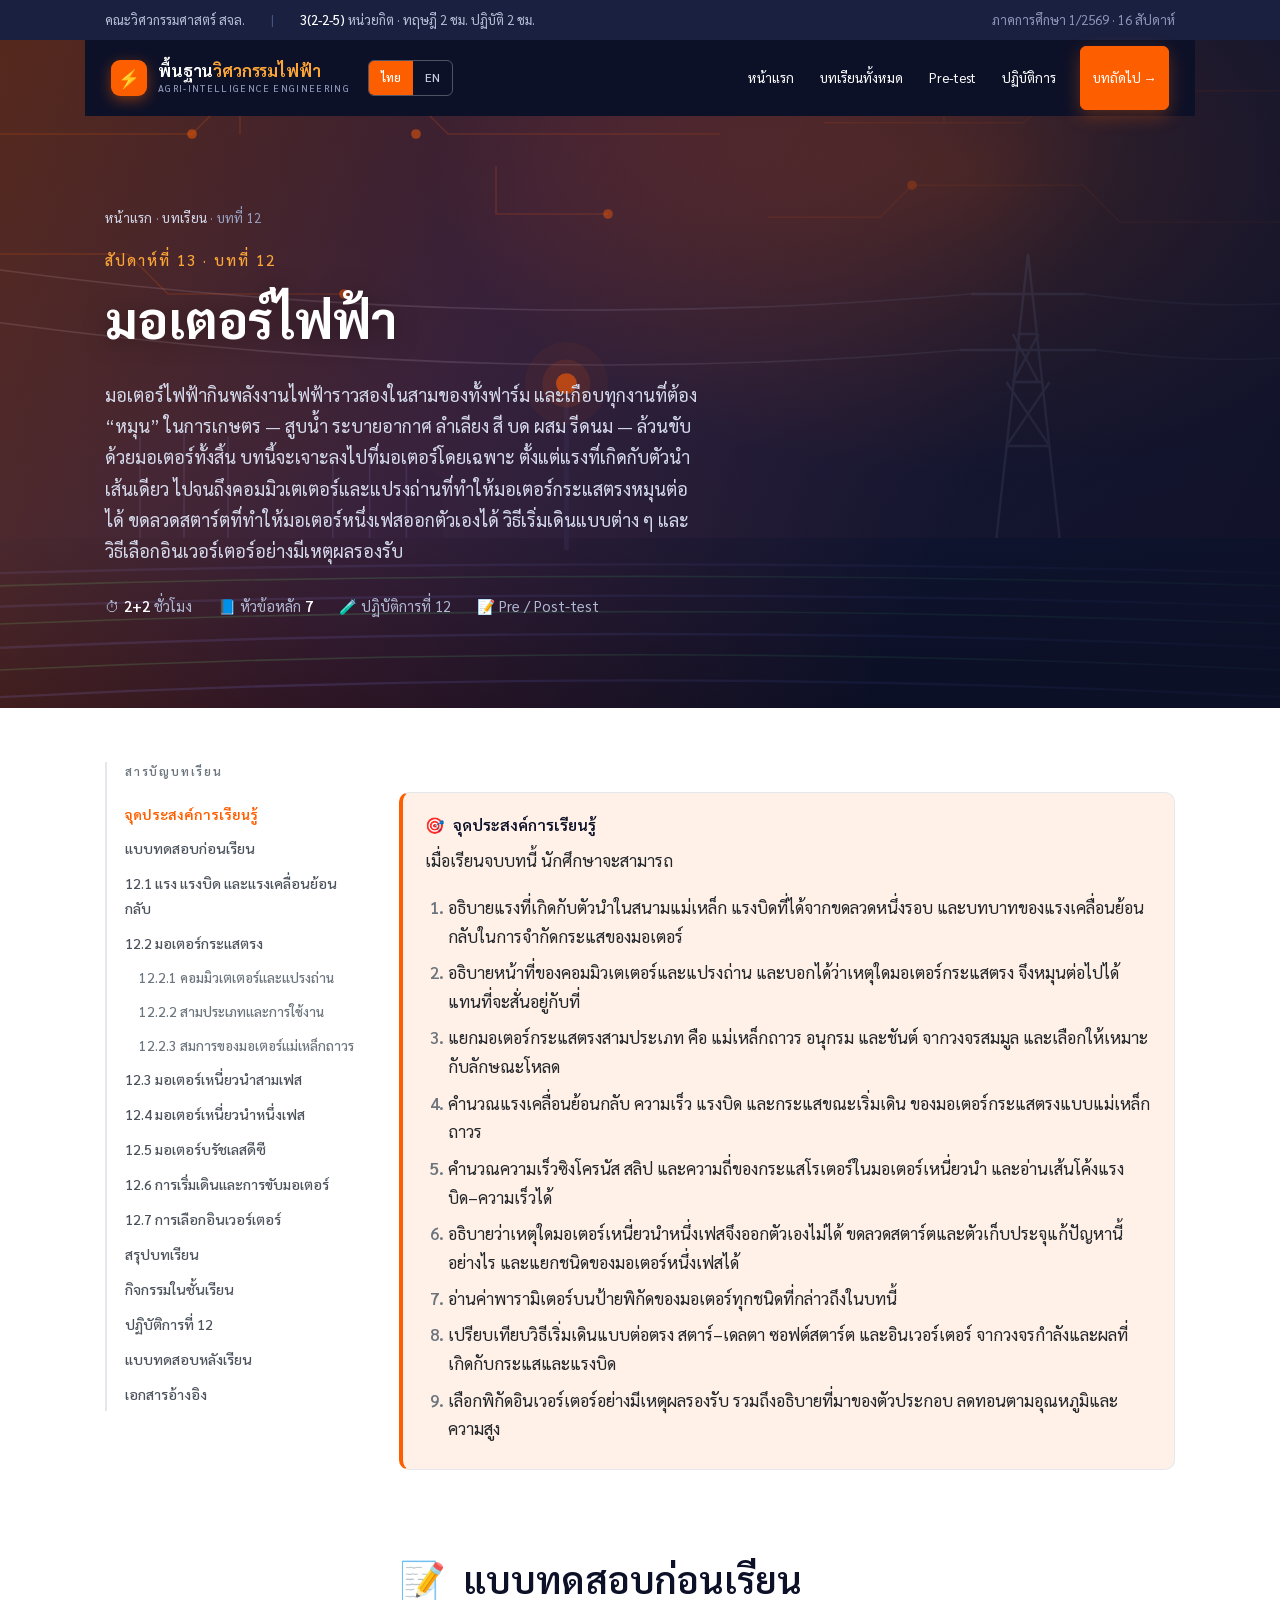
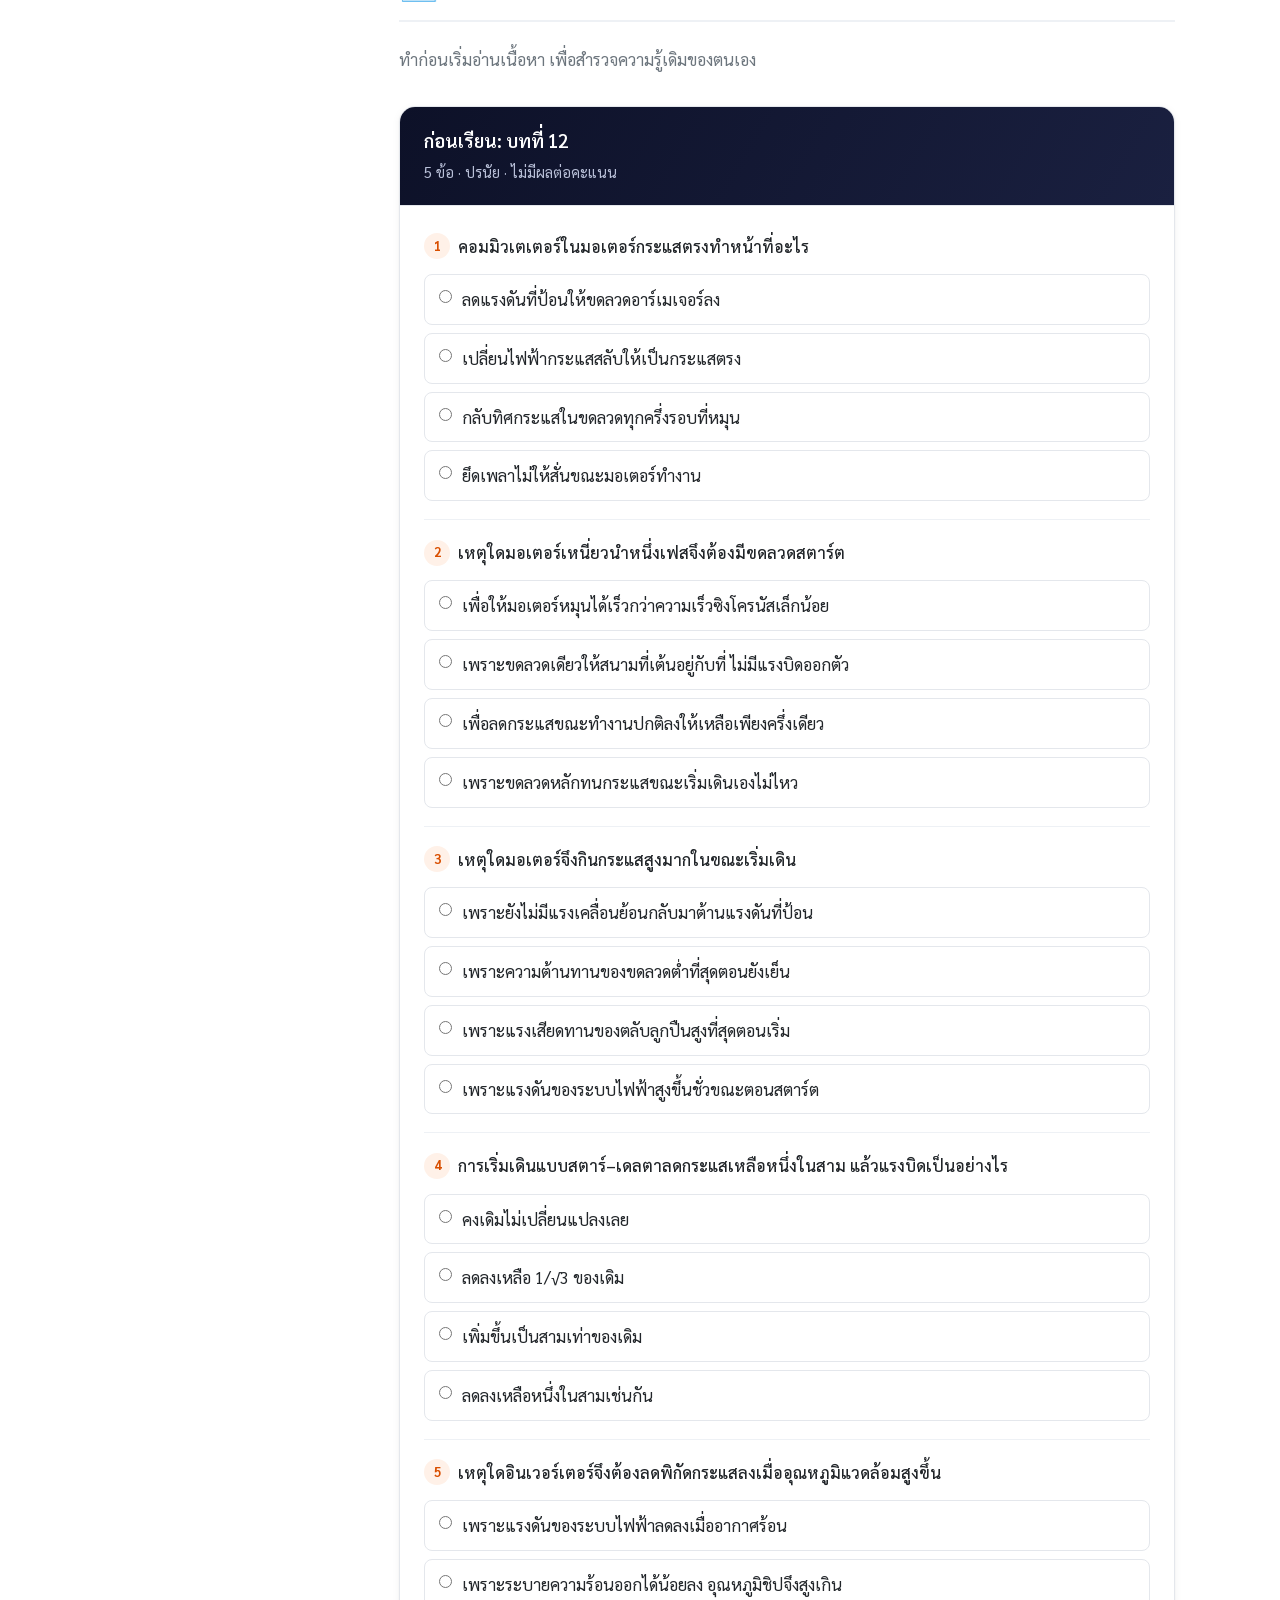
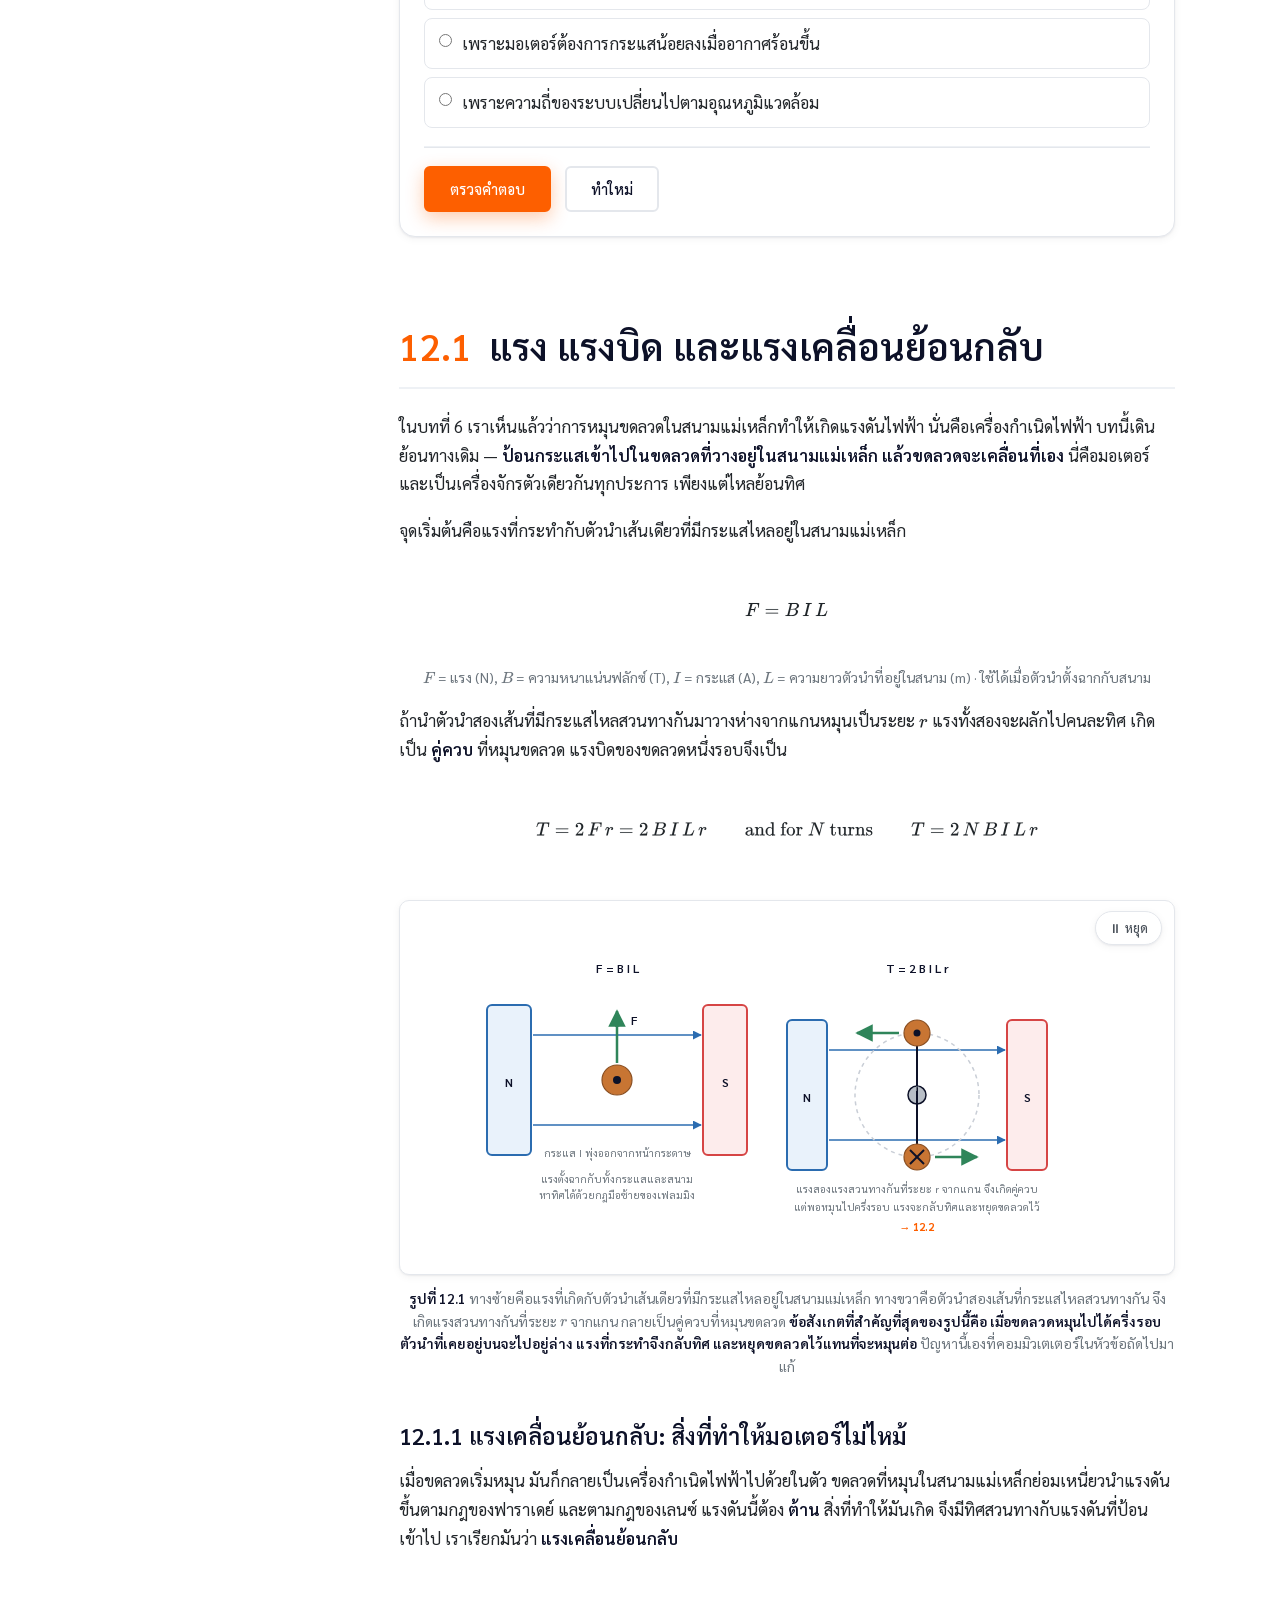
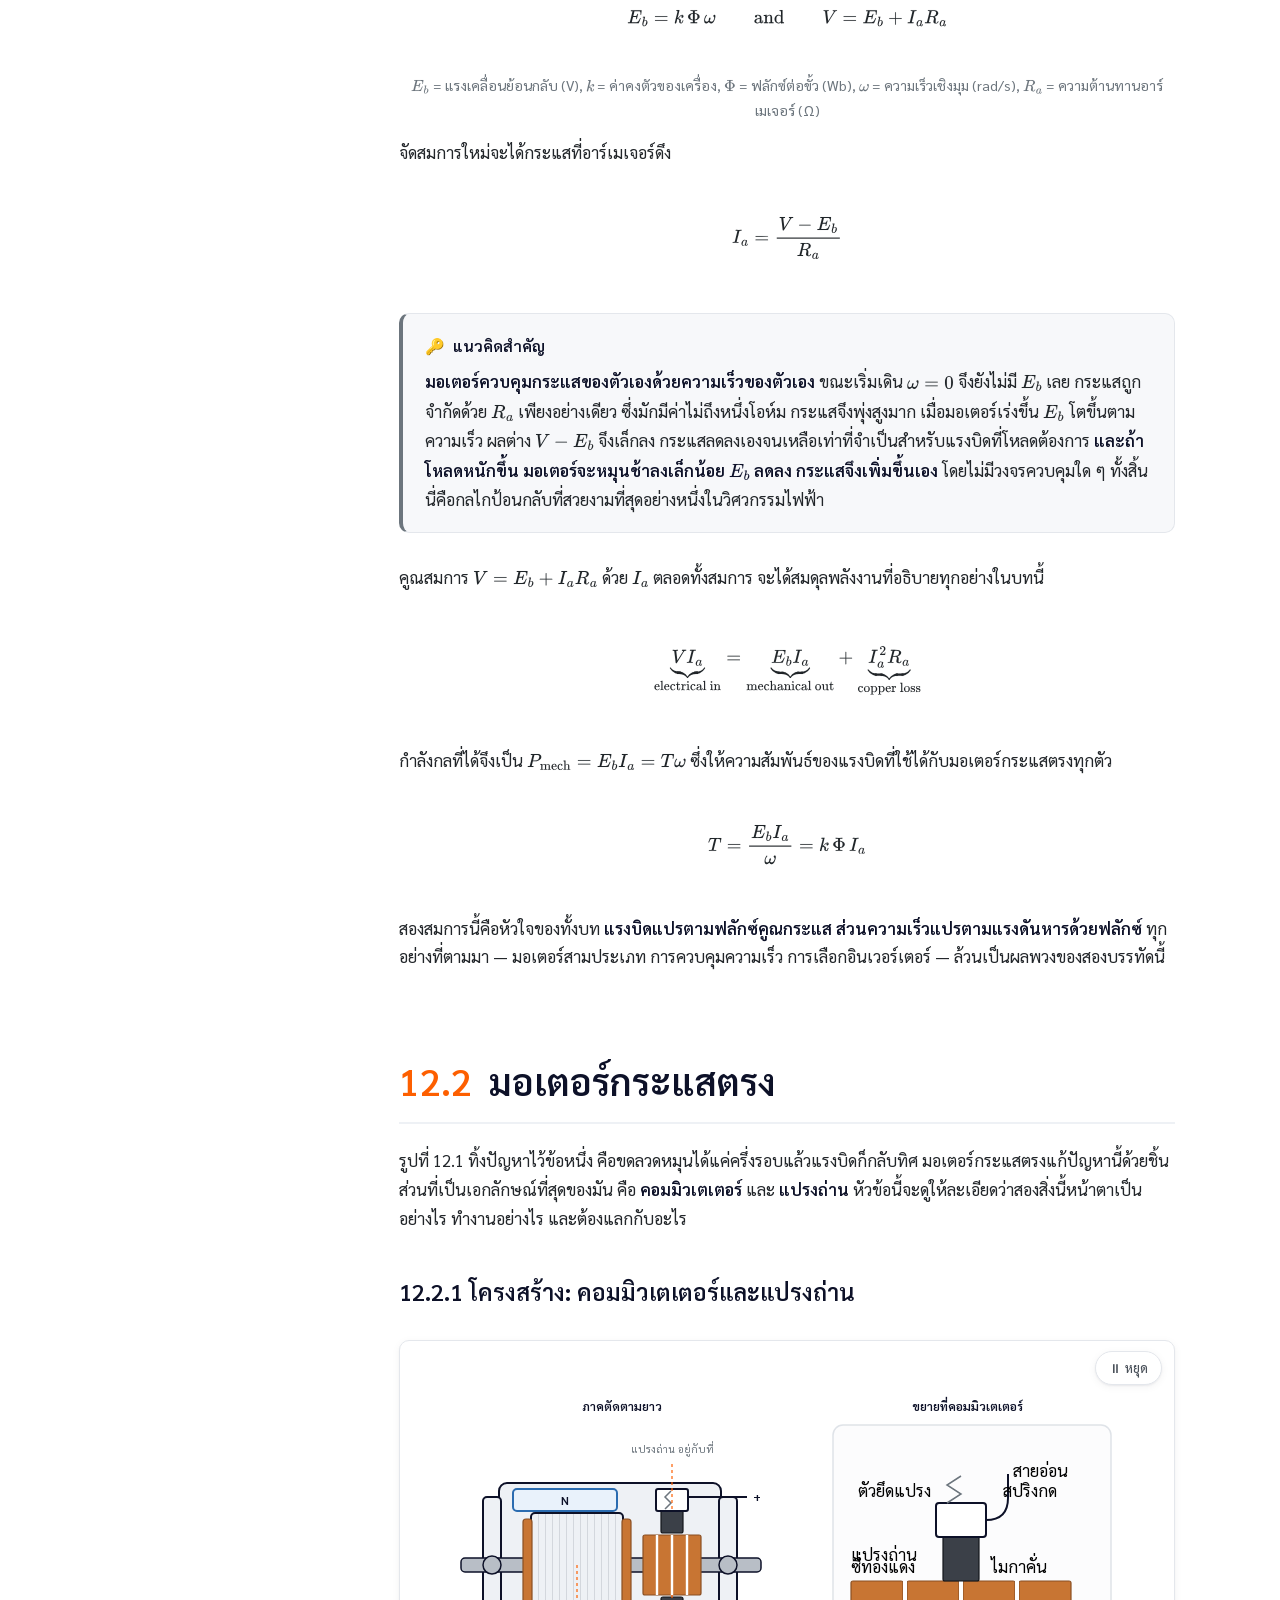
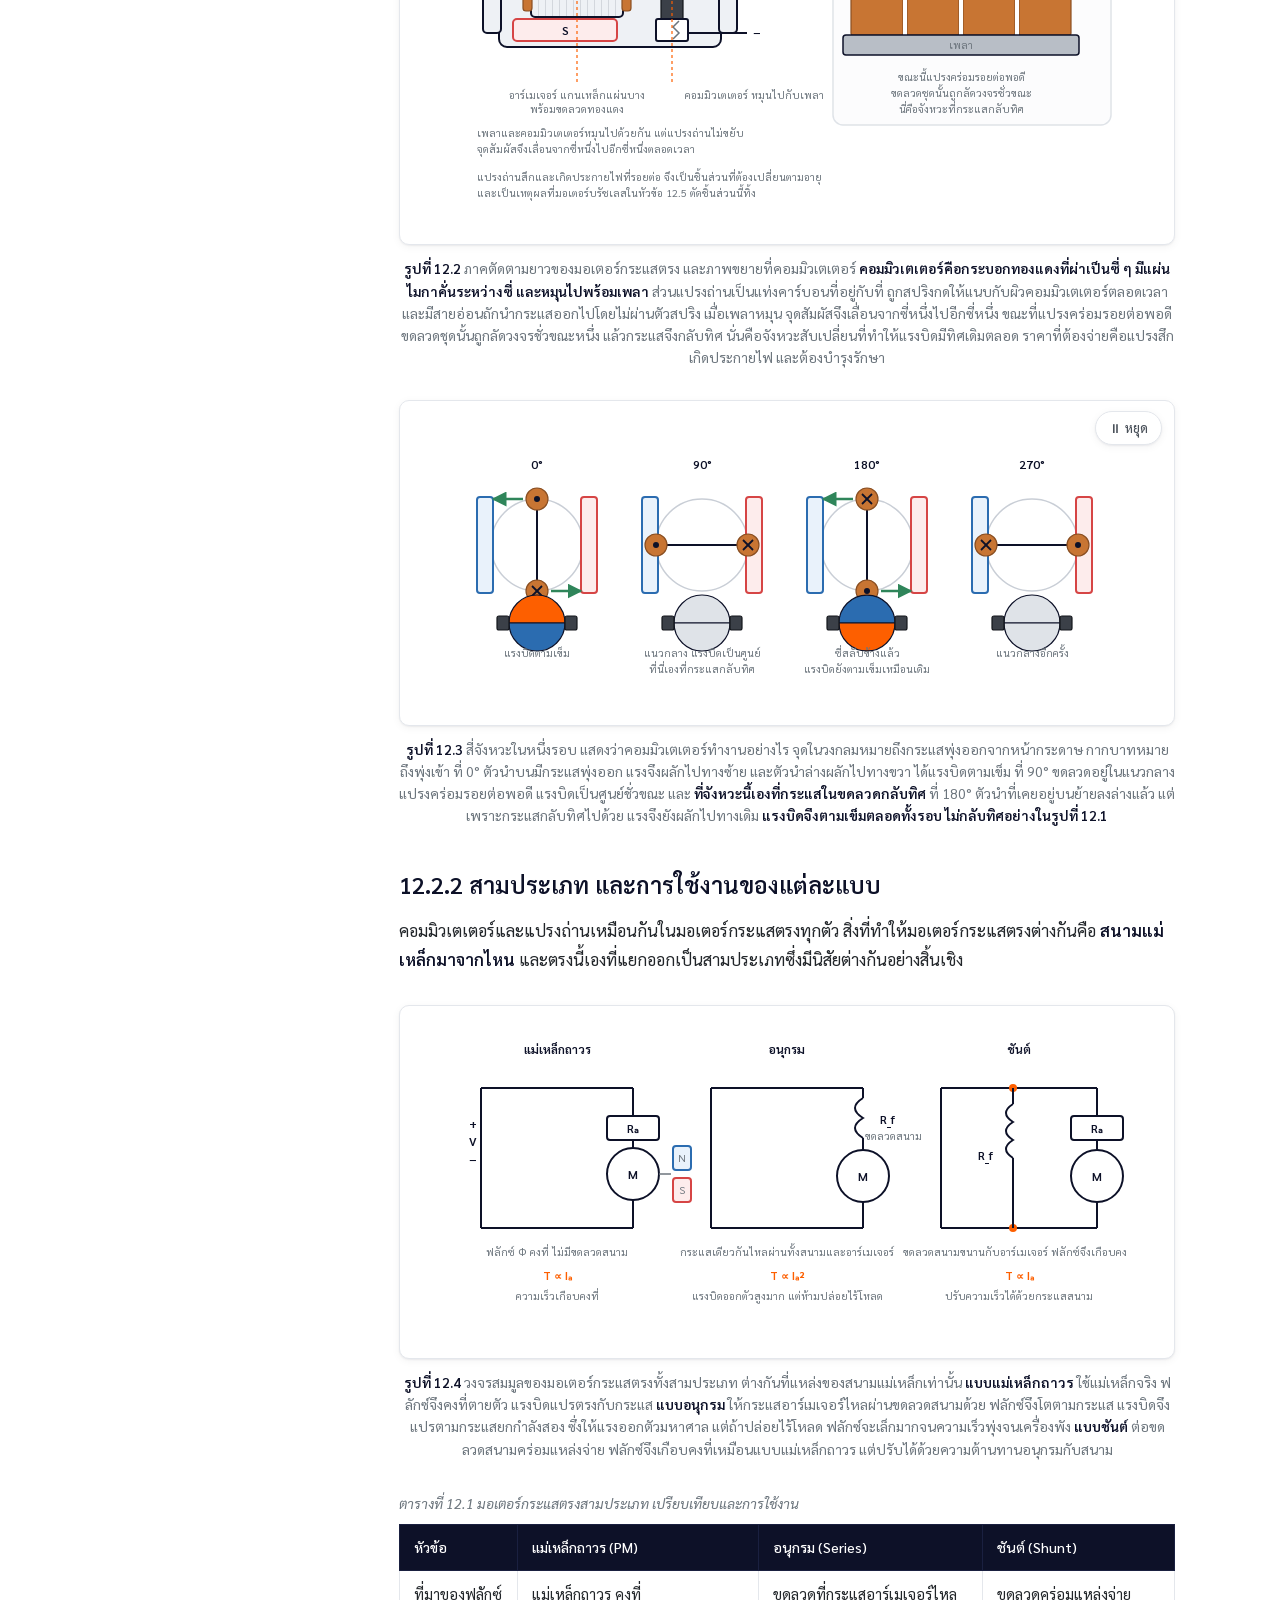
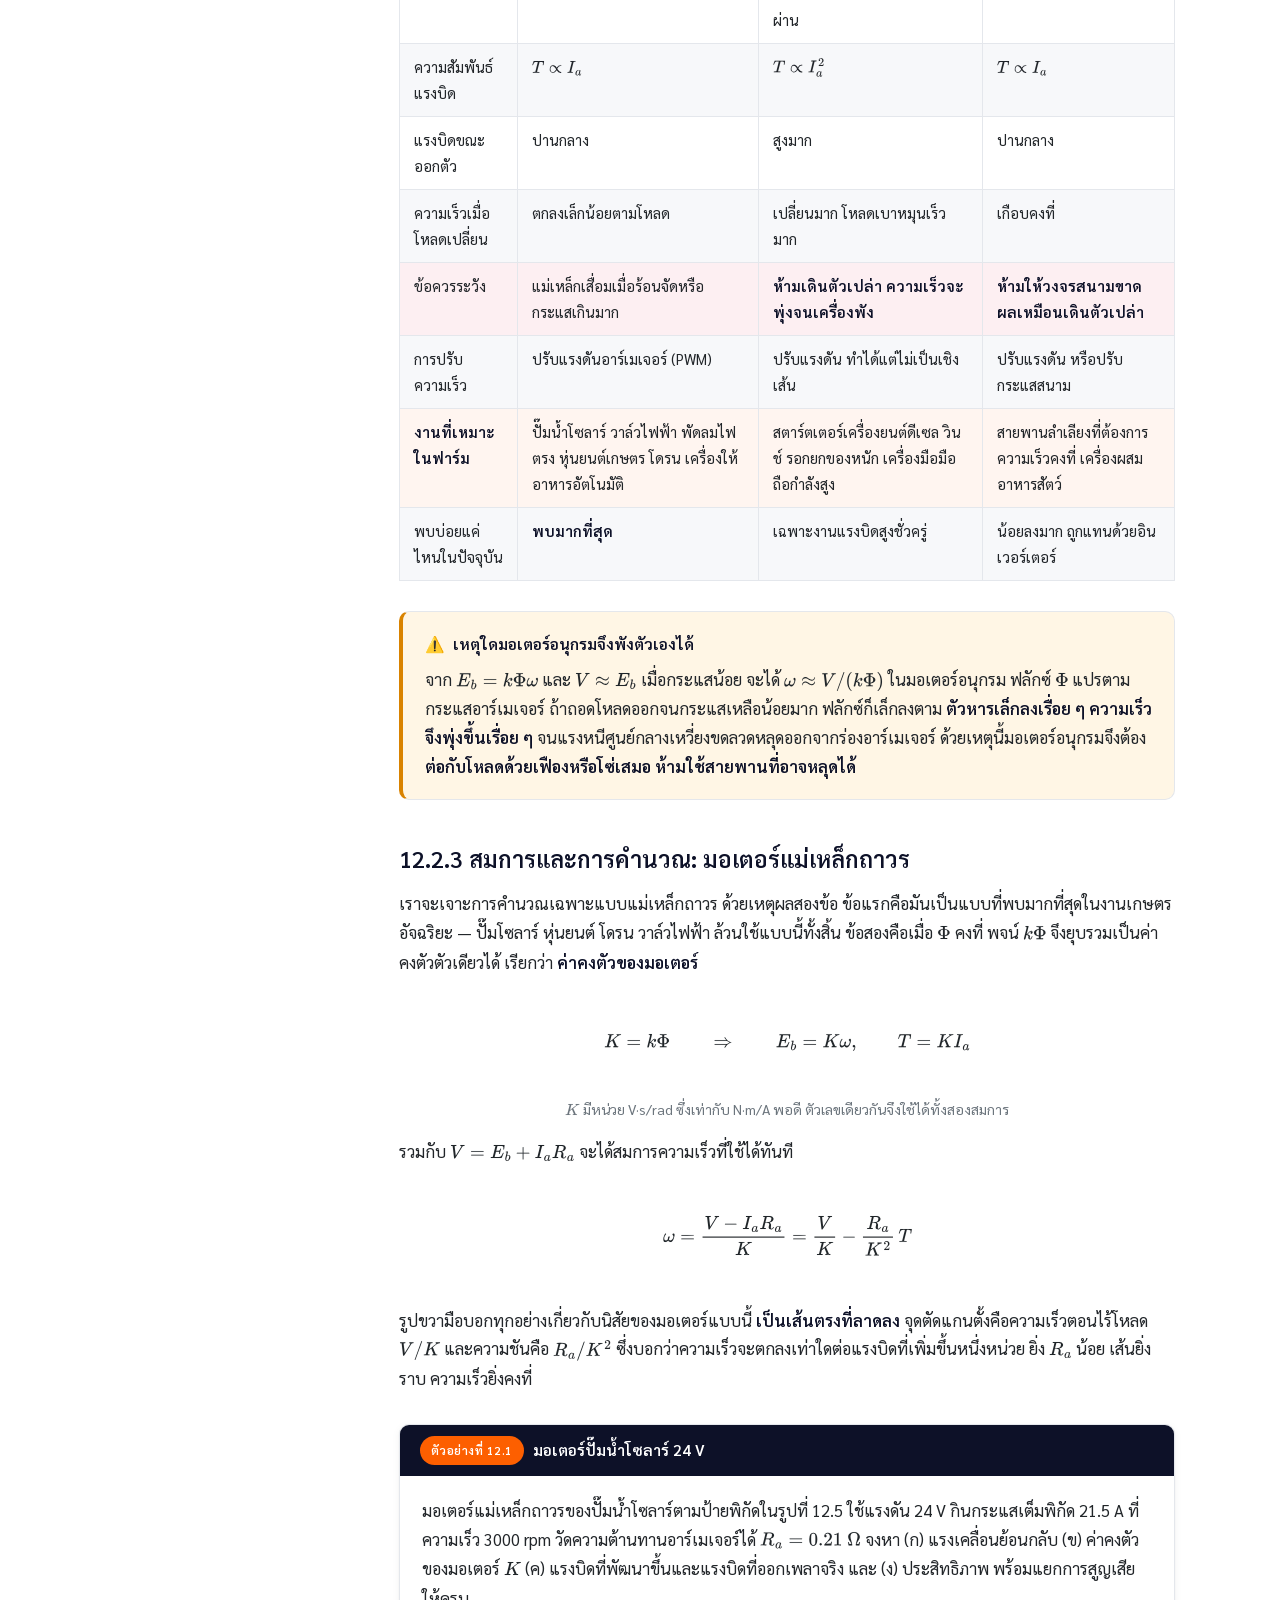
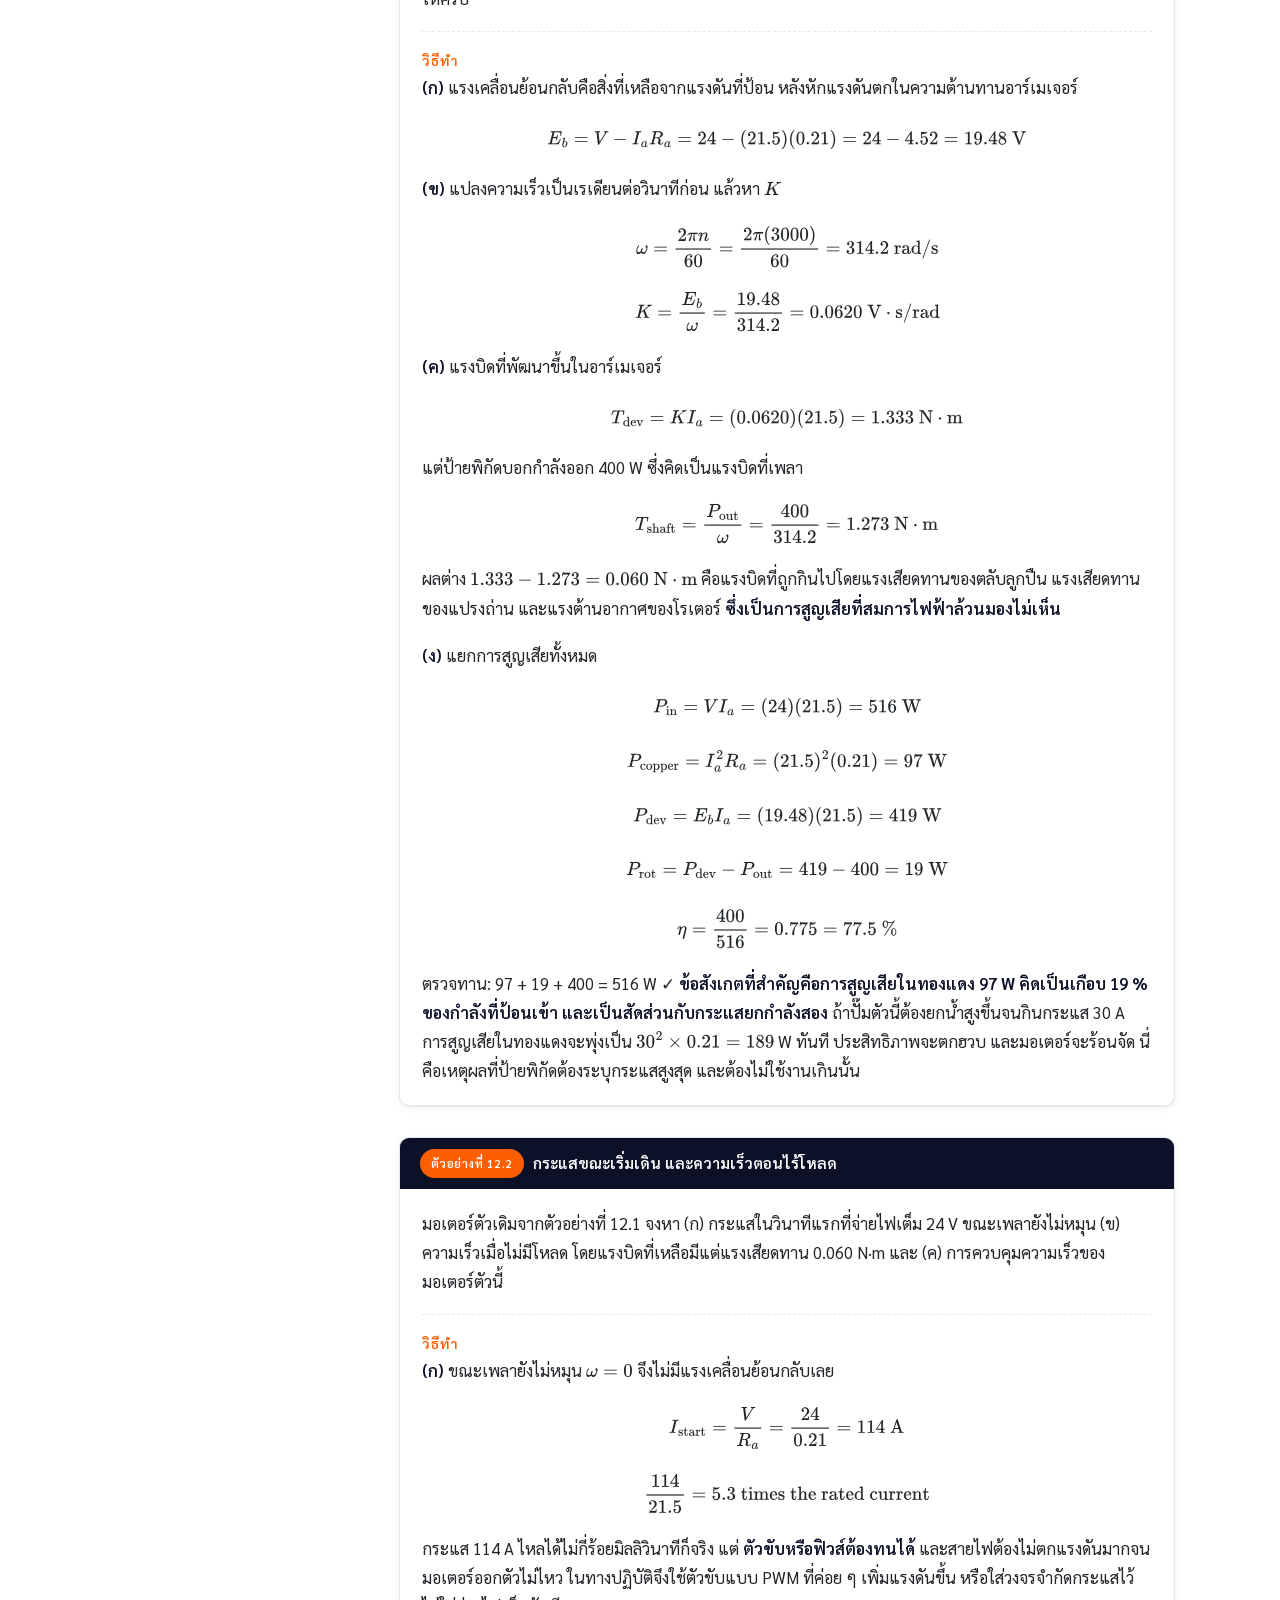
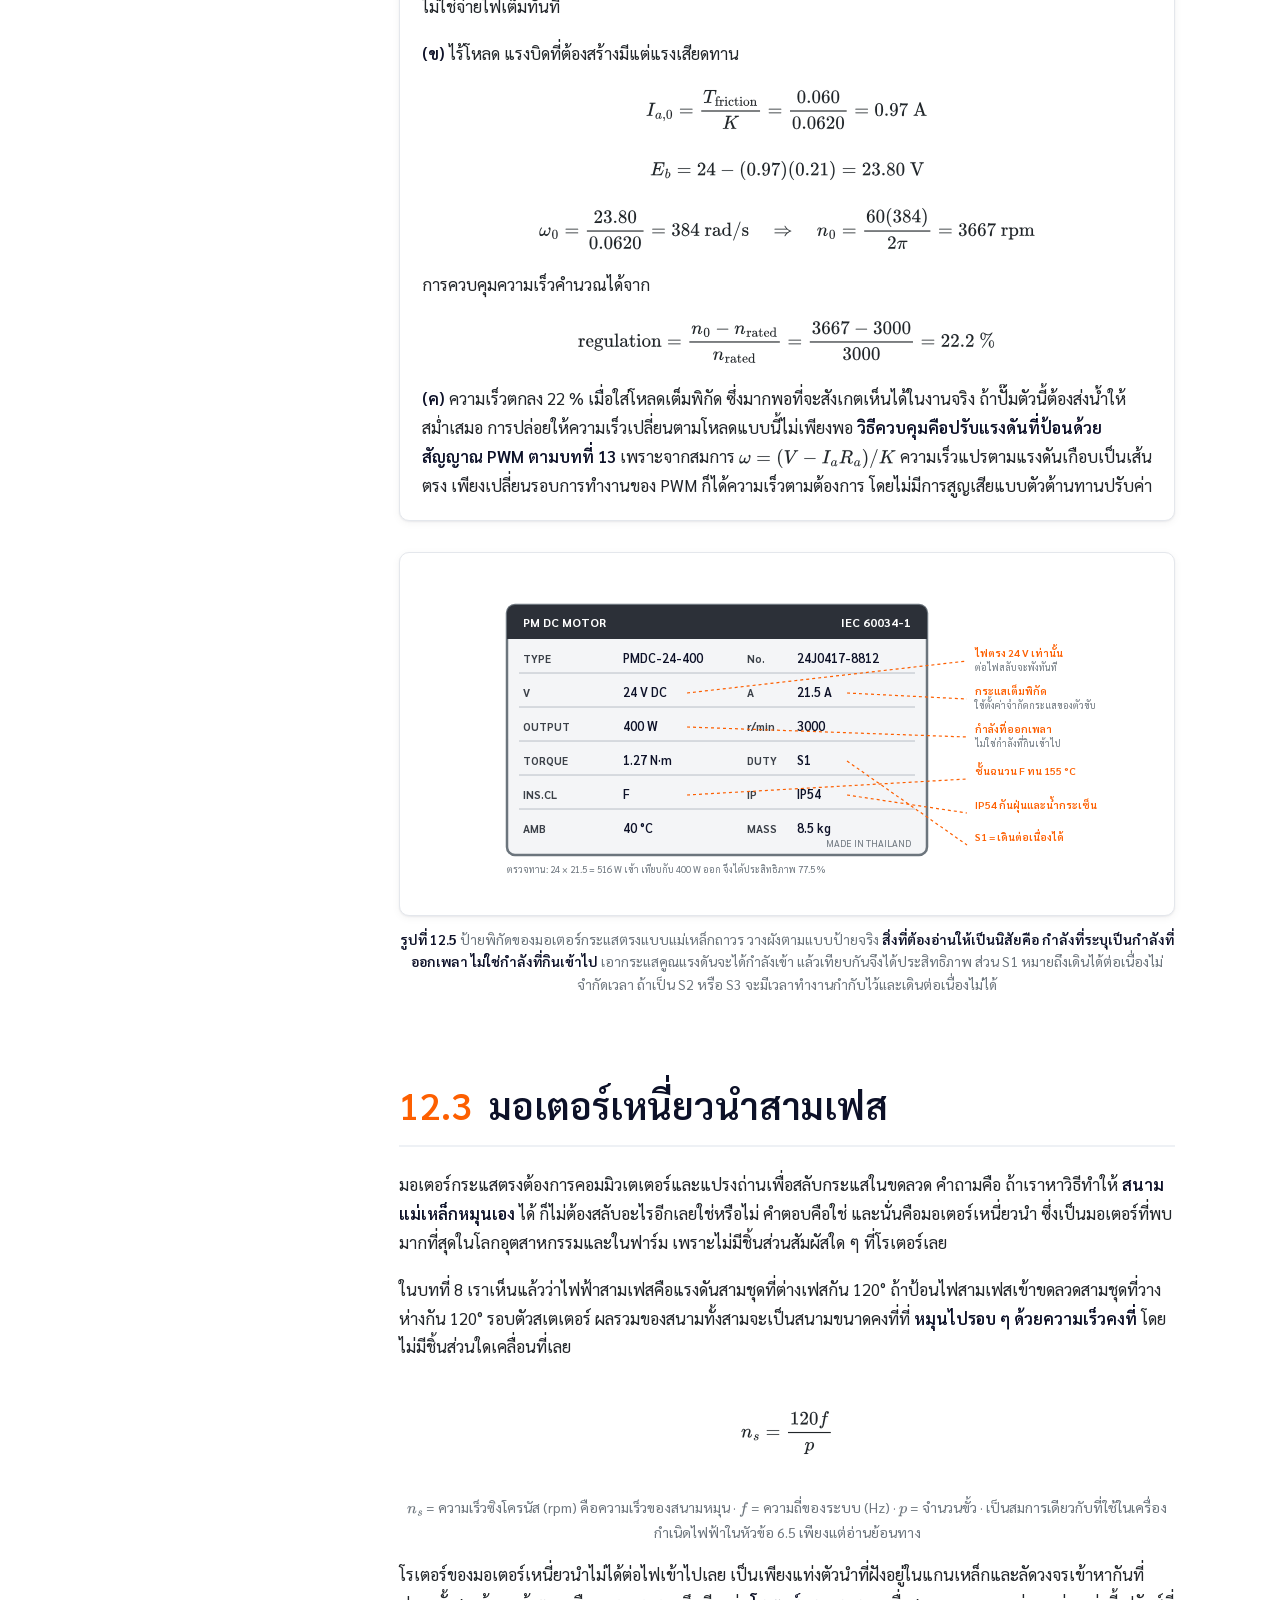
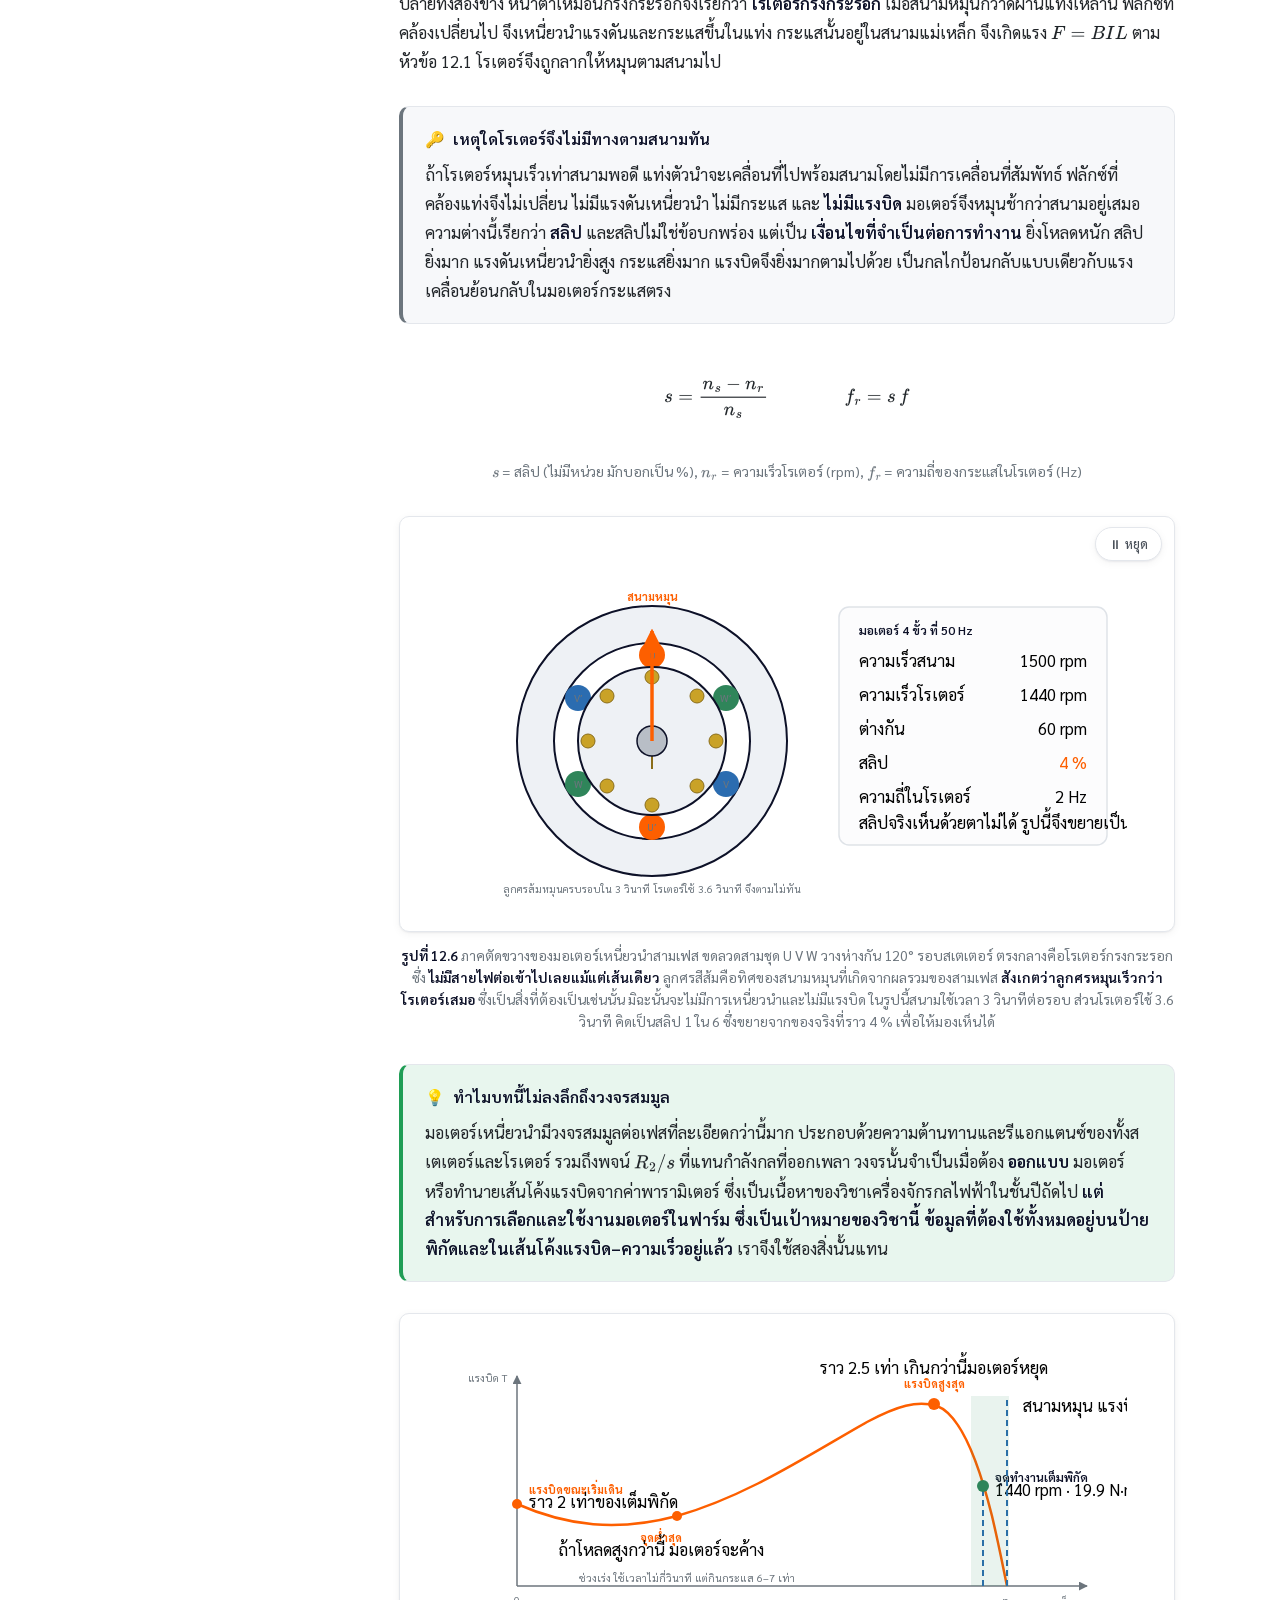
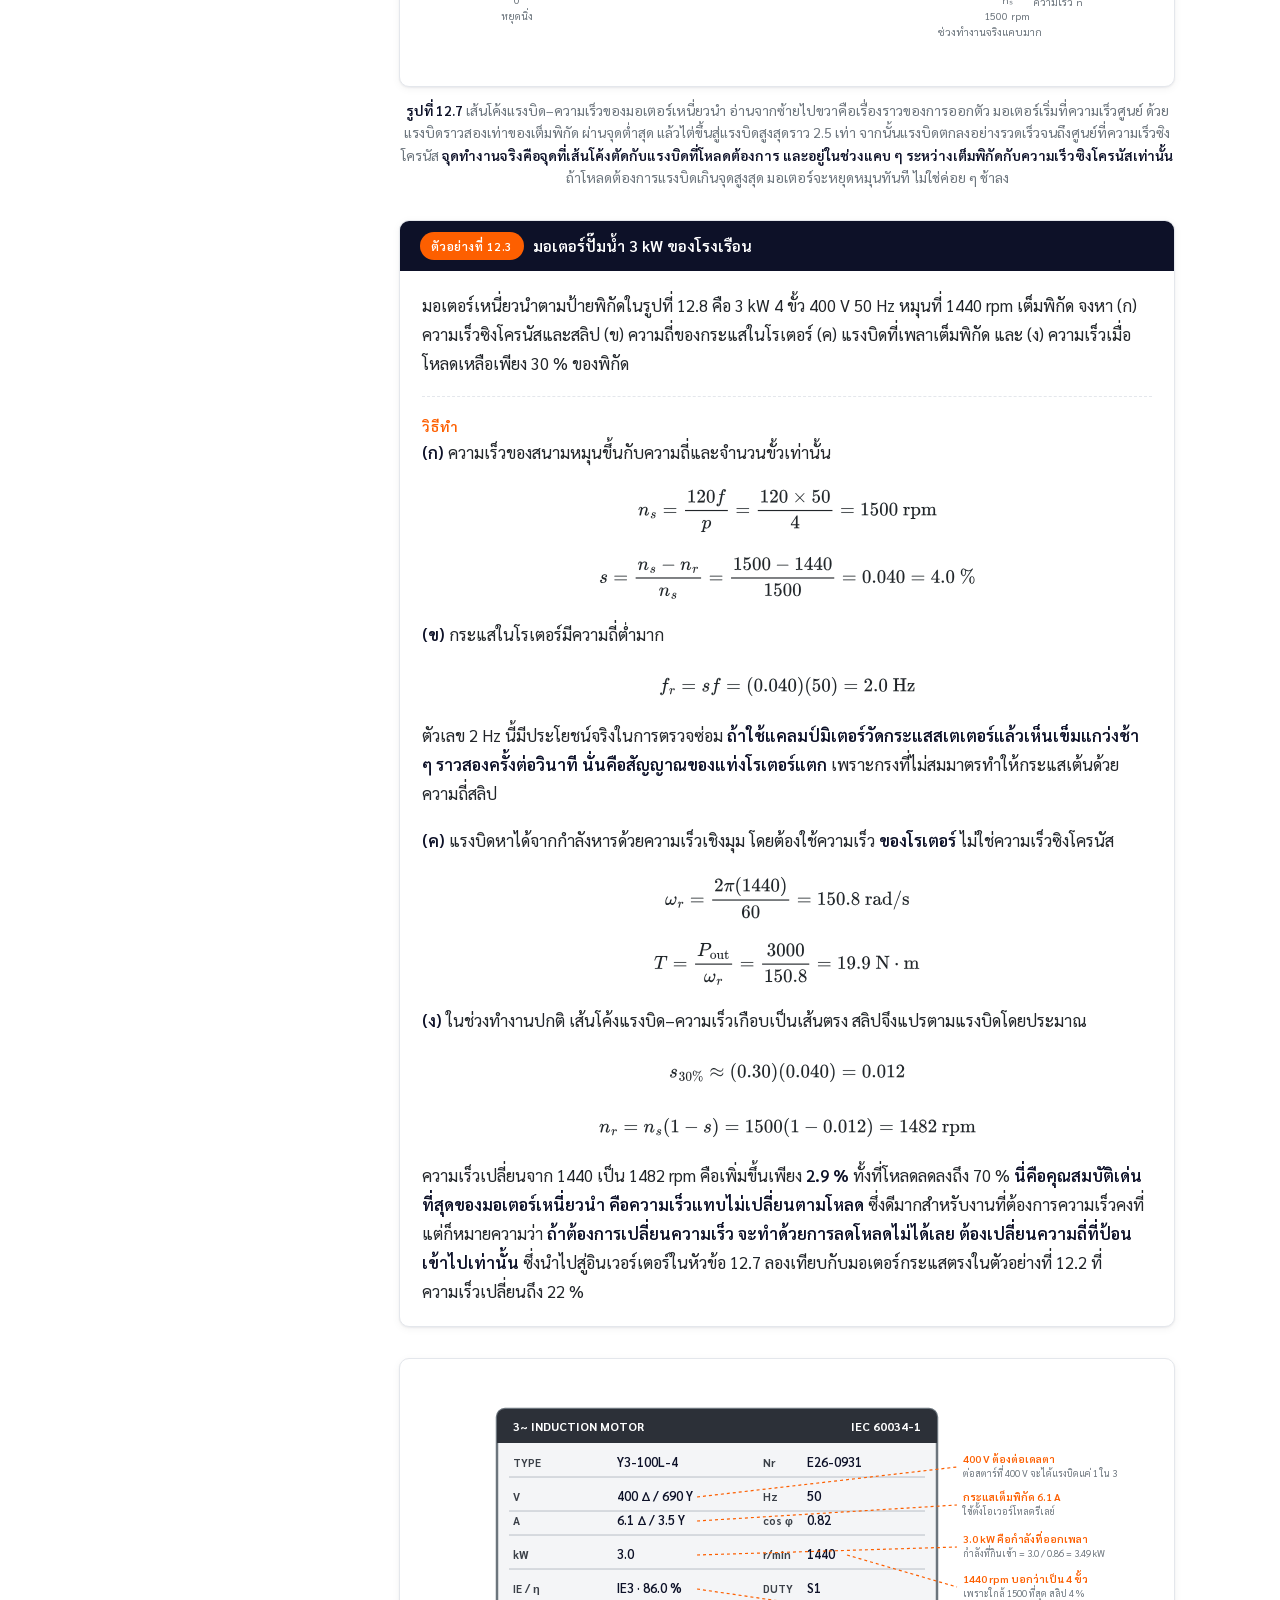
==== commit 71ca3ac5: "Publish chapters 12 to 14 Bilingual (Thai/English) offline-first courseware for Fundamental of Elect" ====
--- a/chapters/ch12.html
+++ b/chapters/ch12.html
@@ -3,8 +3,8 @@
 <head>
 <meta charset="UTF-8">
 <meta name="viewport" content="width=device-width, initial-scale=1, viewport-fit=cover">
-<title>บทที่ 12 เครื่องจักรกลไฟฟ้า | Fundamental of Electrical Engineering</title>
-<meta name="description" content="Chapter 12 — Electrical machines: generator concept, DC motors, induction motors, brushless DC machines, drive techniques and agricultural applications.">
+<title>บทที่ 12 มอเตอร์ไฟฟ้า | Fundamental of Electrical Engineering</title>
+<meta name="description" content="Chapter 12 — Electric motors: torque and back-e.m.f., DC motors with commutator and brushes in permanent-magnet, series and shunt forms, three-phase and single-phase induction motors, brushless DC, starting methods and choosing an inverter.">
 <meta name="author" content="Jedsada Saijai">
 <link rel="preconnect" href="https://fonts.googleapis.com">
 <link rel="preconnect" href="https://fonts.gstatic.com" crossorigin>
@@ -29,56 +29,100 @@
   .sys-fig .axis { stroke: #6c757d; stroke-width: 1.5; }
   .sys-fig .curve { stroke: #fd5f00; stroke-width: 2.5; fill: none; }
   .sys-fig .curve2 { stroke: #2b6cb0; stroke-width: 2; fill: none; stroke-dasharray: 6 4; }
-  .sys-fig .field { stroke: #2b6cb0; stroke-width: 1.5; }
-
-  /* ---- machine cross-sections -------------------------------------- */
-  .sys-fig .iron   { fill: #eef1f5; stroke: #0d1128; stroke-width: 2; }
-  .sys-fig .bore   { fill: #ffffff; stroke: #0d1128; stroke-width: 2; }
-  .sys-fig .pole-n { fill: #e9f2fb; stroke: #2b6cb0; stroke-width: 2; }
-  .sys-fig .pole-s { fill: #fdecec; stroke: #d64545; stroke-width: 2; }
-  .sys-fig .coil-u { fill: #fd5f00; }
-  .sys-fig .coil-v { fill: #2b6cb0; }
-  .sys-fig .coil-w { fill: #2f855a; }
-  .sys-fig .bar    { fill: #c9a227; stroke: #8a6d1a; stroke-width: 1; }
-  .sys-fig .brush  { fill: #4a515a; }
-  .sys-fig .seg-a  { fill: #fd5f00; stroke: #0d1128; stroke-width: 1.5; }
-  .sys-fig .seg-b  { fill: #2b6cb0; stroke: #0d1128; stroke-width: 1.5; }
-
-  /* ---- animation ---------------------------------------------------
-     transform-box is stated explicitly so that transform-origin is read
-     in viewBox units in every browser. Each figure still reads correctly
-     when the animation is paused or disabled.                          */
-  .sys-fig .rotor,
-  .sys-fig .field-vec,
-  .sys-fig .phase-hi { transform-box: view-box; }
+  .sys-fig .node { fill: #fd5f00; }
+
+  /* ---- machine parts ------------------------------------------------ */
+  .sys-fig .iron    { fill: #eef1f5; stroke: #0d1128; stroke-width: 2; }
+  .sys-fig .bore    { fill: #ffffff; stroke: #0d1128; stroke-width: 2; }
+  .sys-fig .pole-n  { fill: #e9f2fb; stroke: #2b6cb0; stroke-width: 2; }
+  .sys-fig .pole-s  { fill: #fdecec; stroke: #d64545; stroke-width: 2; }
+  .sys-fig .shaft   { fill: #b8bec6; stroke: #0d1128; stroke-width: 1.5; }
+  .sys-fig .copper  { fill: #c87533; stroke: #8a4f22; stroke-width: 1.2; }
+  .sys-fig .brush   { fill: #3b4048; stroke: #12151a; stroke-width: 1.2; }
+  .sys-fig .spring  { stroke: #6c757d; stroke-width: 1.5; fill: none; }
+  .sys-fig .seg     { stroke: #0d1128; stroke-width: 1.2; }
+  .sys-fig .seg-pos { fill: #fd5f00; }
+  .sys-fig .seg-neg { fill: #2b6cb0; }
+  .sys-fig .seg-off { fill: #dfe3e8; }
+  .sys-fig .mica    { stroke: #ffffff; stroke-width: 2.4; }
+  .sys-fig .force   { stroke: #2f855a; stroke-width: 2.5; fill: none; }
+  .sys-fig .flux    { stroke: #2b6cb0; stroke-width: 1.5; fill: none; }
+  .sys-fig .coil-u  { fill: #fd5f00; }
+  .sys-fig .coil-v  { fill: #2b6cb0; }
+  .sys-fig .coil-w  { fill: #2f855a; }
+  .sys-fig .bar     { fill: #c9a227; stroke: #8a6d1a; stroke-width: 1; }
+
+  /* ---- nameplates ---------------------------------------------------
+     Drawn to the layout of a real IEC or NEMA plate so that the reading
+     practice transfers straight to the plate on a machine.             */
+  .np-fig .plate  { fill: #f4f5f7; stroke: #6c757d; stroke-width: 2.5; }
+  .np-fig .plate-hd { fill: #2c3038; }
+  .np-fig .rule   { stroke: #b8bec6; stroke-width: 1; }
+  .np-fig .np-k   { font-size: 11px; font-weight: 700; fill: #3b4048; }
+  .np-fig .np-v   { font-size: 12.5px; font-weight: 600; fill: #0d1128; }
+  .np-fig .np-hd  { font-size: 12px; font-weight: 700; fill: #ffffff; }
+  .np-fig .np-sm  { font-size: 9.5px; fill: #6c757d; }
+  .np-fig .call   { font-size: 10.5px; font-weight: 600; fill: #fd5f00; }
+  .np-fig .leader { stroke: #fd5f00; stroke-width: 1.2; fill: none; stroke-dasharray: 3 3; }
+
+  /* ---- animation ----------------------------------------------------
+     transform-box is stated so transform-origin is read in viewBox units
+     in every browser. Every figure still reads correctly when paused.  */
+  .sys-fig .rotor, .sys-fig .field-vec, .sys-fig .phase-hi,
+  .sys-fig .sweep, .sys-fig .pulse, .sys-fig .cur { transform-box: view-box; }
 
   @keyframes fee-rotate { to { transform: rotate(360deg); } }
-  @keyframes fee-pulse  {
-      0%, 22%  { opacity: 1; }
-      34%, 100% { opacity: .12; }
-  }
-
-  /* DC machine — rotor and commutator turn together, 6 s per revolution */
-  .dc-fig .rotor { animation: fee-rotate 6s linear infinite; }
-  .dc-fig .rotor-a { transform-origin: 185px 168px; }
-  .dc-fig .rotor-b { transform-origin: 540px 168px; }
-
-  /* Induction machine — the field turns in 3 s, the rotor needs 3.75 s,
-     i.e. an exaggerated slip of 20 % so that the lag is visible.        */
-  .im-fig .field-vec { transform-origin: 200px 176px; animation: fee-rotate 3s linear infinite; }
-  .im-fig .rotor     { transform-origin: 200px 176px; animation: fee-rotate 3.75s linear infinite; }
-
-  /* BLDC — rotor turns in 3 s while the three phases are energised in
-     sequence, one third of a revolution apart.                         */
-  .bl-fig .rotor { transform-origin: 190px 168px; animation: fee-rotate 3s linear infinite; }
+  @keyframes fee-rot-r  { to { transform: rotate(-360deg); } }
+  @keyframes fee-pulse  { 0%, 22% { opacity: 1; } 34%, 100% { opacity: .12; } }
+  @keyframes fee-march  { to { stroke-dashoffset: -32; } }
+  @keyframes fee-blink  { 0%, 40% { opacity: 1; } 55%, 100% { opacity: .15; } }
+
+  /* 12.1 — the loop turns once in 6 s; the force arrows turn with it. */
+  .tq-fig .rotor { transform-origin: 470px 150px; animation: fee-rotate 6s linear infinite; }
+  .tq-fig .cur   { stroke-dasharray: 8 8; animation: fee-march 1.2s linear infinite; }
+
+  /* 12.2 — the armature and its commutator turn together, 6 s a turn.
+     The brushes stay put, which is the whole point of the picture.    */
+  .dcm-fig .rotor { transform-origin: 250px 190px; animation: fee-rotate 6s linear infinite; }
+
+  /* 12.3 — four stills, so nothing moves; only the current marches. */
+  .comm-fig .cur { stroke-dasharray: 7 7; animation: fee-march 1.1s linear infinite; }
+
+  /* 12.6 — the stator field turns in 3 s; the rotor needs 3.6 s, a slip
+     of 1/6 exaggerated so the lag can be seen. A real 4 % slip would be
+     3.125 s against 3 s, which the eye cannot resolve.                */
+  .im-fig .field-vec { transform-origin: 205px 180px; animation: fee-rotate 3s linear infinite; }
+  .im-fig .rotor     { transform-origin: 205px 180px; animation: fee-rotate 3.6s linear infinite; }
+
+  /* 12.9 — the single winding's field does not turn, it pulses in place:
+     that is exactly why the motor cannot start itself. The two halves
+     turn in opposite senses at the same rate, 3 s each.               */
+  .sp1-fig .pulse   { transform-origin: 170px 165px; animation: fee-pulse 1.5s linear infinite; }
+  .sp1-fig .cw      { transform-origin: 470px 165px; animation: fee-rotate  3s linear infinite; }
+  .sp1-fig .ccw     { transform-origin: 470px 165px; animation: fee-rot-r   3s linear infinite; }
+
+  /* 12.10 — run and start currents 90° apart, so the resultant field
+     really does sweep round; both waves share one 4 s period.         */
+  .sp2-fig .sweep { transform-origin: 175px 170px; animation: fee-rotate 4s linear infinite; }
+  .sp2-fig .cur   { stroke-dasharray: 8 8; animation: fee-march 1.3s linear infinite; }
+
+  /* 12.12 — BLDC: the rotor turns in 3 s while the three phases are
+     switched in sequence, one third of a revolution apart.            */
+  .bl-fig .rotor    { transform-origin: 200px 175px; animation: fee-rotate 3s linear infinite; }
   .bl-fig .phase-hi { animation: fee-pulse 3s linear infinite; }
   .bl-fig .hi-a { animation-delay: 0s; }
   .bl-fig .hi-b { animation-delay: -2s; }
   .bl-fig .hi-c { animation-delay: -1s; }
 
-  /* V/f control — the operating point sweeps the constant-flux region while
-     the two read-out bars track it. Identical duration and easing keeps all
-     three in step; paused, the figure is still a plain V-against-f graph. */
+  /* 12.14–12.17 — starting methods: contactor coils energise in the
+     order the text describes, and current marches along live cable.   */
+  .st-fig .cur   { stroke-dasharray: 8 8; animation: fee-march 1.1s linear infinite; }
+  .st-fig .cur-s { stroke-dasharray: 8 8; animation: fee-march 2.6s linear infinite; }
+  .sd-fig .k-y   { animation: fee-blink 6s linear infinite; }
+  .sd-fig .k-d   { animation: fee-blink 6s linear infinite; animation-delay: -3s; }
+
+  /* 12.18 — the operating point sweeps the constant-flux region while the
+     two read-out bars track it; identical timing keeps them in step.  */
   .vf-fig .vf-dot, .vf-fig .vf-bar-v, .vf-fig .vf-bar-f { transform-box: view-box; }
   @keyframes vf-sweep  { to { transform: translate(350px, -180px); } }
   @keyframes vf-grow-v { from { transform: scaleY(0); } to { transform: scaleY(1); } }
@@ -134,22 +178,24 @@
       <span class="th">บทที่ 12</span><span class="en">Chapter 12</span>
     </div>
     <span class="eyebrow"><span class="th">สัปดาห์ที่ 13 · บทที่ 12</span><span class="en">Week 13 · Chapter 12</span></span>
-    <h1><span class="th">เครื่องจักรกลไฟฟ้า</span><span class="en">Electrical Machines</span></h1>
+    <h1><span class="th">มอเตอร์ไฟฟ้า</span><span class="en">Electric Motors</span></h1>
     <p class="lead">
       <span class="th">มอเตอร์ไฟฟ้ากินพลังงานไฟฟ้าราวสองในสามของทั้งฟาร์ม
-        และเกือบทุกงานที่ต้อง “หมุน” ในการเกษตร — สูบน้ำ ระบายอากาศ ลำเลียง สี บด ผสม —
-        ล้วนขับด้วยมอเตอร์ทั้งสิ้น บทนี้อธิบายว่าเครื่องจักรกลไฟฟ้าเปลี่ยนไฟฟ้าเป็นการหมุนได้อย่างไร
-        เลือกชนิดให้เหมาะกับงานอย่างไร และเหตุใดการควบคุมความเร็วด้วยอินเวอร์เตอร์
-        จึงประหยัดพลังงานได้มากกว่าที่คนส่วนใหญ่คิด</span>
+        และเกือบทุกงานที่ต้อง “หมุน” ในการเกษตร — สูบน้ำ ระบายอากาศ ลำเลียง สี บด ผสม รีดนม —
+        ล้วนขับด้วยมอเตอร์ทั้งสิ้น บทนี้จะเจาะลงไปที่มอเตอร์โดยเฉพาะ
+        ตั้งแต่แรงที่เกิดกับตัวนำเส้นเดียว ไปจนถึงคอมมิวเตเตอร์และแปรงถ่านที่ทำให้มอเตอร์กระแสตรงหมุนต่อได้
+        ขดลวดสตาร์ตที่ทำให้มอเตอร์หนึ่งเฟสออกตัวเองได้ วิธีเริ่มเดินแบบต่าง ๆ
+        และวิธีเลือกอินเวอร์เตอร์อย่างมีเหตุผลรองรับ</span>
       <span class="en">Electric motors account for roughly two-thirds of a farm's electrical energy, and
         almost everything agricultural that <i>turns</i> — pumping, ventilating, conveying, milling,
-        grinding, mixing — is driven by one. This chapter explains how an electrical machine converts
-        electricity into rotation, how to choose the right kind for a job, and why variable-speed drive
-        saves far more energy than most people expect.</span>
+        grinding, mixing, milking — is driven by one. This chapter is about motors alone: from the force
+        on a single conductor, through the commutator and brushes that keep a DC motor turning, the start
+        winding that lets a single-phase motor get itself going, the several ways of starting a machine,
+        and how to choose an inverter for reasons you can defend.</span>
     </p>
     <div class="hero-meta">
       <span>⏱ <strong>2+2</strong> <span class="th">ชั่วโมง</span><span class="en">hours</span></span>
-      <span>📘 <span class="th">หัวข้อหลัก</span><span class="en">Main topics</span> <strong>5</strong></span>
+      <span>📘 <span class="th">หัวข้อหลัก</span><span class="en">Main topics</span> <strong>7</strong></span>
       <span>🧪 <span class="th">ปฏิบัติการที่ 12</span><span class="en">Laboratory 12</span></span>
       <span>📝 <span class="th">Pre / Post-test</span><span class="en">Pre / post-test</span></span>
     </div>
@@ -165,14 +211,16 @@
     <ul>
       <li><a href="#objectives"><span class="th">จุดประสงค์การเรียนรู้</span><span class="en">Objectives</span></a></li>
       <li><a href="#pretest"><span class="th">แบบทดสอบก่อนเรียน</span><span class="en">Pre-test</span></a></li>
-      <li><a href="#s1"><span class="th">12.1 หลักการพื้นฐาน</span><span class="en">12.1 Underlying principles</span></a></li>
-      <li><a href="#s2"><span class="th">12.2 เครื่องกำเนิดไฟฟ้า</span><span class="en">12.2 Generators</span></a></li>
-      <li><a href="#s3"><span class="th">12.3 มอเตอร์ไฟฟ้า</span><span class="en">12.3 Motors</span></a></li>
-      <li class="toc-sub"><a href="#s3-1"><span class="th">12.3.1 มอเตอร์กระแสตรง</span><span class="en">12.3.1 DC motor</span></a></li>
-      <li class="toc-sub"><a href="#s3-2"><span class="th">12.3.2 มอเตอร์เหนี่ยวนำ</span><span class="en">12.3.2 Induction motor</span></a></li>
-      <li class="toc-sub"><a href="#s3-3"><span class="th">12.3.3 บรัชเลสดีซี</span><span class="en">12.3.3 Brushless DC</span></a></li>
-      <li><a href="#s4"><span class="th">12.4 เทคนิคการขับเคลื่อน</span><span class="en">12.4 Drive techniques</span></a></li>
-      <li><a href="#s5"><span class="th">12.5 การประยุกต์ในงานเกษตร</span><span class="en">12.5 Agricultural applications</span></a></li>
+      <li><a href="#s1"><span class="th">12.1 แรง แรงบิด และแรงเคลื่อนย้อนกลับ</span><span class="en">12.1 Force, torque and back-e.m.f.</span></a></li>
+      <li><a href="#s2"><span class="th">12.2 มอเตอร์กระแสตรง</span><span class="en">12.2 The DC motor</span></a></li>
+      <li class="toc-sub"><a href="#s2-1"><span class="th">12.2.1 คอมมิวเตเตอร์และแปรงถ่าน</span><span class="en">12.2.1 Commutator and brushes</span></a></li>
+      <li class="toc-sub"><a href="#s2-2"><span class="th">12.2.2 สามประเภทและการใช้งาน</span><span class="en">12.2.2 Three types and their uses</span></a></li>
+      <li class="toc-sub"><a href="#s2-3"><span class="th">12.2.3 สมการของมอเตอร์แม่เหล็กถาวร</span><span class="en">12.2.3 The permanent-magnet equations</span></a></li>
+      <li><a href="#s3"><span class="th">12.3 มอเตอร์เหนี่ยวนำสามเฟส</span><span class="en">12.3 Three-phase induction motor</span></a></li>
+      <li><a href="#s4"><span class="th">12.4 มอเตอร์เหนี่ยวนำหนึ่งเฟส</span><span class="en">12.4 Single-phase induction motor</span></a></li>
+      <li><a href="#s5"><span class="th">12.5 มอเตอร์บรัชเลสดีซี</span><span class="en">12.5 Brushless DC motor</span></a></li>
+      <li><a href="#s6"><span class="th">12.6 การเริ่มเดินและการขับมอเตอร์</span><span class="en">12.6 Starting and driving</span></a></li>
+      <li><a href="#s7"><span class="th">12.7 การเลือกอินเวอร์เตอร์</span><span class="en">12.7 Choosing an inverter</span></a></li>
       <li><a href="#summary"><span class="th">สรุปบทเรียน</span><span class="en">Summary</span></a></li>
       <li><a href="#activity"><span class="th">กิจกรรมในชั้นเรียน</span><span class="en">Class activity</span></a></li>
       <li><a href="#lab"><span class="th">ปฏิบัติการที่ 12</span><span class="en">Laboratory 12</span></a></li>
@@ -192,26 +240,41 @@
         <p><span class="th">เมื่อเรียนจบบทนี้ นักศึกษาจะสามารถ</span>
            <span class="en">After this chapter you will be able to:</span></p>
         <ol>
-          <li><span class="th">อธิบายกฎการเหนี่ยวนำของฟาราเดย์และแรงลอเรนซ์ และเชื่อมโยงว่าเหตุใดเครื่องกำเนิดไฟฟ้า
-            กับมอเตอร์จึงเป็นเครื่องจักรชนิดเดียวกันที่ทำงานคนละทิศทาง</span>
-            <span class="en">explain Faraday's law of induction and the Lorentz force, and show why a
-            generator and a motor are the same machine working in opposite directions;</span></li>
-          <li><span class="th">คำนวณความเร็วซิงโครนัส สลิป และความถี่ของกระแสโรเตอร์ในมอเตอร์เหนี่ยวนำ</span>
-            <span class="en">compute synchronous speed, slip and rotor frequency in an induction
-            motor;</span></li>
-          <li><span class="th">อธิบายเส้นโค้งแรงบิด–ความเร็ว และเลือกวิธีเริ่มเดินมอเตอร์ให้เหมาะกับโหลดและระบบไฟฟ้า</span>
-            <span class="en">interpret the torque–speed curve and choose a starting method suited to the
-            load and the supply;</span></li>
-          <li><span class="th">เปรียบเทียบมอเตอร์กระแสตรง มอเตอร์เหนี่ยวนำ และบรัชเลสดีซี
-            ทั้งด้านประสิทธิภาพ การบำรุงรักษา และความเหมาะสมกับงานเกษตร</span>
-            <span class="en">compare DC, induction and brushless DC machines in efficiency, maintenance and
-            fitness for agricultural work;</span></li>
-          <li><span class="th">ใช้กฎความคล้าย (affinity laws) ประเมินการประหยัดพลังงานจากการควบคุมความเร็วด้วยอินเวอร์เตอร์</span>
-            <span class="en">use the affinity laws to estimate the energy saved by variable-speed
-            drive;</span></li>
-          <li><span class="th">เลือกพิกัดมอเตอร์ ระดับประสิทธิภาพ และการป้องกันให้เหมาะกับปั๊มและพัดลมในฟาร์ม</span>
-            <span class="en">specify motor rating, efficiency class and protection for farm pumps and
-            fans.</span></li>
+          <li><span class="th">อธิบายแรงที่เกิดกับตัวนำในสนามแม่เหล็ก แรงบิดที่ได้จากขดลวดหนึ่งรอบ
+            และบทบาทของแรงเคลื่อนย้อนกลับในการจำกัดกระแสของมอเตอร์</span>
+            <span class="en">explain the force on a conductor in a magnetic field, the torque a single
+            loop produces, and how back-e.m.f. limits a motor's current;</span></li>
+          <li><span class="th">อธิบายหน้าที่ของคอมมิวเตเตอร์และแปรงถ่าน และบอกได้ว่าเหตุใดมอเตอร์กระแสตรง
+            จึงหมุนต่อไปได้แทนที่จะสั่นอยู่กับที่</span>
+            <span class="en">describe what the commutator and brushes do, and say why a DC motor keeps
+            turning instead of rocking in place;</span></li>
+          <li><span class="th">แยกมอเตอร์กระแสตรงสามประเภท คือ แม่เหล็กถาวร อนุกรม และชันต์
+            จากวงจรสมมูล และเลือกให้เหมาะกับลักษณะโหลด</span>
+            <span class="en">tell the three kinds of DC motor — permanent-magnet, series and shunt —
+            apart from their equivalent circuits, and match each to a load;</span></li>
+          <li><span class="th">คำนวณแรงเคลื่อนย้อนกลับ ความเร็ว แรงบิด และกระแสขณะเริ่มเดิน
+            ของมอเตอร์กระแสตรงแบบแม่เหล็กถาวร</span>
+            <span class="en">compute the back-e.m.f., speed, torque and starting current of a
+            permanent-magnet DC motor;</span></li>
+          <li><span class="th">คำนวณความเร็วซิงโครนัส สลิป และความถี่ของกระแสโรเตอร์ในมอเตอร์เหนี่ยวนำ
+            และอ่านเส้นโค้งแรงบิด–ความเร็วได้</span>
+            <span class="en">compute synchronous speed, slip and rotor frequency in an induction motor,
+            and read its torque–speed curve;</span></li>
+          <li><span class="th">อธิบายว่าเหตุใดมอเตอร์เหนี่ยวนำหนึ่งเฟสจึงออกตัวเองไม่ได้
+            ขดลวดสตาร์ตและตัวเก็บประจุแก้ปัญหานี้อย่างไร และแยกชนิดของมอเตอร์หนึ่งเฟสได้</span>
+            <span class="en">explain why a single-phase induction motor cannot start itself, how the
+            start winding and its capacitor solve that, and distinguish the single-phase types;</span></li>
+          <li><span class="th">อ่านค่าพารามิเตอร์บนป้ายพิกัดของมอเตอร์ทุกชนิดที่กล่าวถึงในบทนี้</span>
+            <span class="en">read the parameters on the nameplate of every kind of motor in this
+            chapter;</span></li>
+          <li><span class="th">เปรียบเทียบวิธีเริ่มเดินแบบต่อตรง สตาร์–เดลตา ซอฟต์สตาร์ต และอินเวอร์เตอร์
+            จากวงจรกำลังและผลที่เกิดกับกระแสและแรงบิด</span>
+            <span class="en">compare direct-on-line, star–delta, soft starting and inverter starting from
+            their power circuits and their effect on current and torque;</span></li>
+          <li><span class="th">เลือกพิกัดอินเวอร์เตอร์อย่างมีเหตุผลรองรับ รวมถึงอธิบายที่มาของตัวประกอบ
+            ลดทอนตามอุณหภูมิและความสูง</span>
+            <span class="en">size an inverter for reasons you can defend, including where the temperature
+            and altitude derating factors come from.</span></li>
         </ol>
       </div>
     </section>
@@ -226,73 +289,73 @@
       <section class="quiz" id="pretest-q" data-quiz="pre" data-chapter="ch12">
         <div class="quiz-head">
           <h3><span class="th">ก่อนเรียน: บทที่ 12</span><span class="en">Pre-test: Chapter 12</span></h3>
-          <p><span class="th">5 ข้อ · ปรนัย · ตรวจคำตอบได้ทันที</span>
-             <span class="en">5 multiple-choice questions · marked instantly</span></p>
+          <p><span class="th">5 ข้อ · ปรนัย · ไม่มีผลต่อคะแนน</span>
+             <span class="en">5 multiple-choice questions · not graded</span></p>
         </div>
         <div class="quiz-body">
 
-          <div class="q" data-answer="b"
-               data-explain-th="ความเร็วซิงโครนัส n_s = 120f/p = (120 × 50)/4 = 1500 rpm โดย p คือจำนวนขั้วแม่เหล็ก (หัวข้อ 12.3.2)"
-               data-explain-en="Synchronous speed n_s = 120f/p = (120 × 50)/4 = 1500 rpm, where p is the number of poles (Section 12.3.2).">
-            <div class="q-text"><span class="th">มอเตอร์เหนี่ยวนำ 4 ขั้ว ต่อกับระบบ 50 Hz มีความเร็วซิงโครนัสเท่าใด</span>
-              <span class="en">A 4-pole induction motor on a 50 Hz supply has what synchronous speed?</span></div>
+          <div class="q" data-answer="c"
+               data-explain-th="คอมมิวเตเตอร์เป็นวงแหวนผ่าซีกที่หมุนไปพร้อมอาร์เมเจอร์ ทำหน้าที่กลับทิศกระแสในขดลวดทุกครั้งที่ขดลวดหมุนผ่านแนวกลาง แรงบิดจึงมีทิศเดิมตลอดและมอเตอร์หมุนต่อไปได้"
+               data-explain-en="The commutator is a split ring turning with the armature that reverses the current in the coil each time it passes the neutral plane, so the torque keeps one direction and the motor keeps turning.">
+            <div class="q-text"><span class="th">คอมมิวเตเตอร์ในมอเตอร์กระแสตรงทำหน้าที่อะไร</span>
+              <span class="en">What does the commutator in a DC motor do?</span></div>
             <div class="opts">
-              <label class="opt" data-opt="a"><span>3000 rpm</span></label>
-              <label class="opt" data-opt="b"><span>1500 rpm</span></label>
-              <label class="opt" data-opt="c"><span>1000 rpm</span></label>
-              <label class="opt" data-opt="d"><span>750 rpm</span></label>
+              <label class="opt" data-opt="a"><span class="th">ลดแรงดันที่ป้อนให้ขดลวดอาร์เมเจอร์ลง</span><span class="en">It lowers the voltage fed to the armature winding</span></label>
+              <label class="opt" data-opt="b"><span class="th">เปลี่ยนไฟฟ้ากระแสสลับให้เป็นกระแสตรง</span><span class="en">It converts alternating current into direct current</span></label>
+              <label class="opt" data-opt="c"><span class="th">กลับทิศกระแสในขดลวดทุกครึ่งรอบที่หมุน</span><span class="en">It reverses the coil current every half revolution</span></label>
+              <label class="opt" data-opt="d"><span class="th">ยึดเพลาไม่ให้สั่นขณะมอเตอร์ทำงาน</span><span class="en">It holds the shaft steady while the motor runs</span></label>
             </div>
           </div>
 
-          <div class="q" data-answer="c"
-               data-explain-th="โรเตอร์ของมอเตอร์เหนี่ยวนำต้องหมุนช้ากว่าสนามแม่เหล็กหมุนเสมอ เพราะถ้าหมุนเท่ากันจะไม่มีการตัดกันของเส้นแรงแม่เหล็ก จึงไม่เกิดแรงเคลื่อนเหนี่ยวนำ ไม่มีกระแสโรเตอร์ และไม่มีแรงบิด (หัวข้อ 12.3.2)"
-               data-explain-en="The rotor must always turn more slowly than the rotating field: at equal speed there is no relative motion, hence no induced e.m.f., no rotor current and no torque (Section 12.3.2).">
-            <div class="q-text"><span class="th">เหตุใดโรเตอร์ของมอเตอร์เหนี่ยวนำจึงไม่มีทางหมุนเร็วเท่าสนามแม่เหล็กหมุนได้</span>
-              <span class="en">Why can an induction motor's rotor never reach the speed of the rotating field?</span></div>
+          <div class="q" data-answer="b"
+               data-explain-th="มอเตอร์เหนี่ยวนำหนึ่งเฟสที่มีขดลวดเดียวสร้างสนามที่เต้นอยู่กับที่ ไม่ใช่สนามหมุน จึงไม่มีแรงบิดเริ่มเดิน ต้องมีขดลวดสตาร์ตที่มีกระแสต่างเฟสกันมาช่วยสร้างสนามหมุนในช่วงออกตัว"
+               data-explain-en="With one winding a single-phase motor makes a field that pulses in place rather than rotating, so there is no starting torque; a start winding carrying current out of phase creates a rotating field long enough to get it going.">
+            <div class="q-text"><span class="th">เหตุใดมอเตอร์เหนี่ยวนำหนึ่งเฟสจึงต้องมีขดลวดสตาร์ต</span>
+              <span class="en">Why does a single-phase induction motor need a start winding?</span></div>
             <div class="opts">
-              <label class="opt" data-opt="a"><span><span class="th">เพราะแรงเสียดทานของตลับลูกปืน</span><span class="en">Because of bearing friction</span></span></label>
-              <label class="opt" data-opt="b"><span><span class="th">เพราะแรงดันไฟฟ้าไม่พอ</span><span class="en">Because the voltage is insufficient</span></span></label>
-              <label class="opt" data-opt="c"><span><span class="th">เพราะถ้าหมุนเท่ากันจะไม่เกิดการเหนี่ยวนำ จึงไม่มีแรงบิด</span><span class="en">Because at equal speed there is no induction, and therefore no torque</span></span></label>
-              <label class="opt" data-opt="d"><span><span class="th">เพราะอินเวอร์เตอร์จำกัดความเร็วไว้</span><span class="en">Because the inverter limits the speed</span></span></label>
+              <label class="opt" data-opt="a"><span class="th">เพื่อให้มอเตอร์หมุนได้เร็วกว่าความเร็วซิงโครนัสเล็กน้อย</span><span class="en">To let the motor run a little above synchronous speed</span></label>
+              <label class="opt" data-opt="b"><span class="th">เพราะขดลวดเดียวให้สนามที่เต้นอยู่กับที่ ไม่มีแรงบิดออกตัว</span><span class="en">Because one winding gives a pulsing field with no starting torque</span></label>
+              <label class="opt" data-opt="c"><span class="th">เพื่อลดกระแสขณะทำงานปกติลงให้เหลือเพียงครึ่งเดียว</span><span class="en">To halve the current that the motor draws while running</span></label>
+              <label class="opt" data-opt="d"><span class="th">เพราะขดลวดหลักทนกระแสขณะเริ่มเดินเองไม่ไหว</span><span class="en">Because the main winding cannot carry the starting current</span></label>
             </div>
           </div>
 
           <div class="q" data-answer="a"
-               data-explain-th="มอเตอร์เหนี่ยวนำกินกระแสเริ่มเดินแบบต่อตรง (DOL) ประมาณ 6–8 เท่าของกระแสพิกัด ซึ่งทำให้แรงดันในระบบตกชั่วขณะ (หัวข้อ 12.4)"
-               data-explain-en="Started direct-on-line, an induction motor draws about six to eight times its rated current, dipping the supply voltage momentarily (Section 12.4).">
-            <div class="q-text"><span class="th">การเริ่มเดินมอเตอร์เหนี่ยวนำแบบต่อตรง (DOL) ทำให้เกิดกระแสประมาณกี่เท่าของกระแสพิกัด</span>
-              <span class="en">Starting an induction motor direct-on-line draws roughly how many times its rated current?</span></div>
+               data-explain-th="ขณะเริ่มเดิน โรเตอร์ยังไม่หมุน จึงยังไม่มีแรงเคลื่อนย้อนกลับมาต้าน กระแสถูกจำกัดด้วยความต้านทานอาร์เมเจอร์เพียงอย่างเดียว จึงพุ่งสูงมาก แล้วลดลงเมื่อมอเตอร์เร่งขึ้น"
+               data-explain-en="At the instant of starting the rotor is not yet turning, so there is no back-e.m.f. to oppose the supply; only the armature resistance limits the current, which is why it surges and then falls as the motor speeds up.">
+            <div class="q-text"><span class="th">เหตุใดมอเตอร์จึงกินกระแสสูงมากในขณะเริ่มเดิน</span>
+              <span class="en">Why does a motor draw so much current at the moment of starting?</span></div>
             <div class="opts">
-              <label class="opt" data-opt="a"><span>6–8 <span class="th">เท่า</span><span class="en">times</span></span></label>
-              <label class="opt" data-opt="b"><span>1.2–1.5 <span class="th">เท่า</span><span class="en">times</span></span></label>
-              <label class="opt" data-opt="c"><span>2–3 <span class="th">เท่า</span><span class="en">times</span></span></label>
-              <label class="opt" data-opt="d"><span>20–30 <span class="th">เท่า</span><span class="en">times</span></span></label>
+              <label class="opt" data-opt="a"><span class="th">เพราะยังไม่มีแรงเคลื่อนย้อนกลับมาต้านแรงดันที่ป้อน</span><span class="en">Because there is no back-e.m.f. yet to oppose the supply</span></label>
+              <label class="opt" data-opt="b"><span class="th">เพราะความต้านทานของขดลวดต่ำที่สุดตอนยังเย็น</span><span class="en">Because the winding resistance is lowest while still cold</span></label>
+              <label class="opt" data-opt="c"><span class="th">เพราะแรงเสียดทานของตลับลูกปืนสูงที่สุดตอนเริ่ม</span><span class="en">Because bearing friction is at its highest at the start</span></label>
+              <label class="opt" data-opt="d"><span class="th">เพราะแรงดันของระบบไฟฟ้าสูงขึ้นชั่วขณะตอนสตาร์ต</span><span class="en">Because the supply voltage momentarily rises at starting</span></label>
             </div>
           </div>
 
           <div class="q" data-answer="d"
-               data-explain-th="ตามกฎความคล้าย กำลังของปั๊มและพัดลมแปรผันกับกำลังสามของความเร็ว P ∝ n³ ดังนั้นลดความเร็วเหลือ 50 % จะใช้กำลังเพียง 0.5³ = 12.5 % (หัวข้อ 12.4)"
-               data-explain-en="By the affinity laws the power of a pump or fan varies as the cube of speed, P ∝ n³, so at half speed it takes 0.5³ = 12.5 % of full power (Section 12.4).">
-            <div class="q-text"><span class="th">หากลดความเร็วพัดลมระบายอากาศลงเหลือครึ่งหนึ่งด้วยอินเวอร์เตอร์ กำลังไฟฟ้าที่ใช้จะเหลือประมาณเท่าใด</span>
-              <span class="en">If a ventilation fan's speed is halved with an inverter, roughly what fraction of the power does it draw?</span></div>
+               data-explain-th="การเริ่มเดินแบบสตาร์–เดลตาทำให้แรงดันตกคร่อมขดลวดแต่ละชุดเหลือ 1/√3 เท่า กระแสที่ดึงจากสายจึงเหลือหนึ่งในสาม แต่แรงบิดซึ่งแปรตามกำลังสองของแรงดันก็เหลือหนึ่งในสามเช่นกัน"
+               data-explain-en="Star–delta leaves each winding with 1/√3 of the line voltage, so the current drawn from the line falls to one third — but the torque, which goes as the square of the voltage, falls to one third as well.">
+            <div class="q-text"><span class="th">การเริ่มเดินแบบสตาร์–เดลตาลดกระแสเหลือหนึ่งในสาม แล้วแรงบิดเป็นอย่างไร</span>
+              <span class="en">Star–delta starting cuts the current to one third. What of the torque?</span></div>
             <div class="opts">
-              <label class="opt" data-opt="a"><span>50 %</span></label>
-              <label class="opt" data-opt="b"><span>75 %</span></label>
-              <label class="opt" data-opt="c"><span>25 %</span></label>
-              <label class="opt" data-opt="d"><span>12.5 %</span></label>
+              <label class="opt" data-opt="a"><span class="th">คงเดิมไม่เปลี่ยนแปลงเลย</span><span class="en">It stays exactly the same</span></label>
+              <label class="opt" data-opt="b"><span class="th">ลดลงเหลือ 1/√3 ของเดิม</span><span class="en">It falls to 1/√3 of before</span></label>
+              <label class="opt" data-opt="c"><span class="th">เพิ่มขึ้นเป็นสามเท่าของเดิม</span><span class="en">It rises to three times</span></label>
+              <label class="opt" data-opt="d"><span class="th">ลดลงเหลือหนึ่งในสามเช่นกัน</span><span class="en">It also falls to one third</span></label>
             </div>
           </div>
 
           <div class="q" data-answer="b"
-               data-explain-th="มอเตอร์บรัชเลสดีซีใช้วงจรอิเล็กทรอนิกส์สลับขั้วแทนแปรงถ่านและคอมมิวเตเตอร์ จึงไม่มีชิ้นส่วนสึกหรอจากการเสียดสี บำรุงรักษาน้อย และมีประสิทธิภาพสูงกว่า (หัวข้อ 12.3.3)"
-               data-explain-en="A brushless DC motor commutates electronically instead of with brushes and a commutator, so nothing rubs, maintenance is minimal and efficiency is higher (Section 12.3.3).">
-            <div class="q-text"><span class="th">ข้อได้เปรียบหลักของมอเตอร์บรัชเลสดีซีเหนือมอเตอร์กระแสตรงแบบมีแปรงถ่านคืออะไร</span>
-              <span class="en">What is the main advantage of a brushless DC motor over a brushed one?</span></div>
+               data-explain-th="อินเวอร์เตอร์ระบายความร้อนออกทางอากาศ เมื่ออากาศรอบตัวร้อนขึ้น ผลต่างอุณหภูมิที่ใช้พาความร้อนออกลดลง ความร้อนที่ระบายได้จึงน้อยลง ต้องลดกระแสที่ยอมให้จ่ายลงตามไปด้วย จึงเกิดตัวประกอบลดทอน"
+               data-explain-en="A drive rejects its heat to the surrounding air; as that air gets hotter the temperature difference driving the heat out shrinks, less heat leaves, and the permissible current must be reduced — which is where the derating factor comes from.">
+            <div class="q-text"><span class="th">เหตุใดอินเวอร์เตอร์จึงต้องลดพิกัดกระแสลงเมื่ออุณหภูมิแวดล้อมสูงขึ้น</span>
+              <span class="en">Why must an inverter's current rating be reduced as the ambient gets hotter?</span></div>
             <div class="opts">
-              <label class="opt" data-opt="a"><span><span class="th">ราคาถูกกว่ามาก</span><span class="en">It is far cheaper</span></span></label>
-              <label class="opt" data-opt="b"><span><span class="th">ไม่มีแปรงถ่านสึกหรอ บำรุงรักษาน้อย และประสิทธิภาพสูงกว่า</span><span class="en">No brushes to wear, minimal maintenance and higher efficiency</span></span></label>
-              <label class="opt" data-opt="c"><span><span class="th">ไม่ต้องใช้วงจรควบคุมใด ๆ</span><span class="en">It needs no control electronics at all</span></span></label>
-              <label class="opt" data-opt="d"><span><span class="th">ใช้กับไฟฟ้ากระแสสลับได้โดยตรง</span><span class="en">It runs directly from an AC supply</span></span></label>
+              <label class="opt" data-opt="a"><span class="th">เพราะแรงดันของระบบไฟฟ้าลดลงเมื่ออากาศร้อน</span><span class="en">Because the supply voltage falls when the air is hot</span></label>
+              <label class="opt" data-opt="b"><span class="th">เพราะระบายความร้อนออกได้น้อยลง อุณหภูมิชิปจึงสูงเกิน</span><span class="en">Because less heat can escape, so the chips run too hot</span></label>
+              <label class="opt" data-opt="c"><span class="th">เพราะมอเตอร์ต้องการกระแสน้อยลงเมื่ออากาศร้อนขึ้น</span><span class="en">Because the motor needs less current when the air is hot</span></label>
+              <label class="opt" data-opt="d"><span class="th">เพราะความถี่ของระบบเปลี่ยนไปตามอุณหภูมิแวดล้อม</span><span class="en">Because the system frequency shifts with the ambient</span></label>
             </div>
           </div>
 
@@ -302,2067 +365,3357 @@
 
     <!-- =============================================== 12.1 -->
     <section id="s1">
-      <h2><span class="num">12.1</span><span class="th">หลักการพื้นฐานของเครื่องจักรกลไฟฟ้า</span>
-          <span class="en">The principles behind every electrical machine</span></h2>
-
-      <p><span class="th">เครื่องจักรกลไฟฟ้าทุกชนิด ไม่ว่าจะเป็นเครื่องกำเนิดไฟฟ้าขนาด 600 MW ในโรงไฟฟ้า
-        หรือมอเตอร์จิ๋วในโดรนพ่นยา ล้วนทำงานบนกฎเพียงสองข้อ ซึ่งเป็นคู่ที่ตรงข้ามกันพอดี</span>
-        <span class="en">Every electrical machine, from a 600 MW station generator to the tiny motor in a
-        spraying drone, works on just two laws, and those two laws are exact mirror images of each
-        other.</span></p>
-
-      <div class="grid grid-2">
-        <div class="card">
-          <h4 class="mt-0"><span class="th">กฎที่ 1 — การเหนี่ยวนำของฟาราเดย์</span>
-            <span class="en">Law 1 — Faraday's induction</span></h4>
-          <p class="small"><span class="th">เมื่อตัวนำเคลื่อนที่ตัดผ่านสนามแม่เหล็ก จะเกิดแรงเคลื่อนไฟฟ้าขึ้นในตัวนำนั้น
-            <b>การเคลื่อนที่สร้างแรงดัน</b> — นี่คือหลักการของเครื่องกำเนิดไฟฟ้า</span>
-            <span class="en">A conductor moving across a magnetic field has an e.m.f. induced in it.
-            <b>Motion makes voltage</b> — the generator principle.</span></p>
-          <div class="equation mb-0">
-            \[ e = -N\frac{d\Phi}{dt} \qquad\text{or}\qquad e = B\,l\,v \]
-          </div>
+      <h2><span class="num">12.1</span><span class="th">แรง แรงบิด และแรงเคลื่อนย้อนกลับ</span>
+          <span class="en">Force, torque and back-e.m.f.</span></h2>
+
+      <p><span class="th">ในบทที่ 6 เราเห็นแล้วว่าการหมุนขดลวดในสนามแม่เหล็กทำให้เกิดแรงดันไฟฟ้า
+        นั่นคือเครื่องกำเนิดไฟฟ้า บทนี้เดินย้อนทางเดิม — <b>ป้อนกระแสเข้าไปในขดลวดที่วางอยู่ในสนามแม่เหล็ก
+        แล้วขดลวดจะเคลื่อนที่เอง</b> นี่คือมอเตอร์ และเป็นเครื่องจักรตัวเดียวกันทุกประการ
+        เพียงแต่ไหลย้อนทิศ</span>
+        <span class="en">In Chapter 6 we saw that turning a coil in a magnetic field produces a voltage —
+        that is a generator. This chapter runs the same process backwards: <b>push current through a coil
+        sitting in a magnetic field and the coil moves by itself</b>. That is a motor, and it is
+        precisely the same machine with the energy flowing the other way.</span></p>
+
+      <p><span class="th">จุดเริ่มต้นคือแรงที่กระทำกับตัวนำเส้นเดียวที่มีกระแสไหลอยู่ในสนามแม่เหล็ก</span>
+        <span class="en">The starting point is the force on a single current-carrying conductor lying in a
+        magnetic field:</span></p>
+
+      <div class="equation">
+        \[ F = B\,I\,L \]
+      </div>
+      <p class="eq-note"><span class="th">\(F\) = แรง (N), \(B\) = ความหนาแน่นฟลักซ์ (T),
+        \(I\) = กระแส (A), \(L\) = ความยาวตัวนำที่อยู่ในสนาม (m)
+        · ใช้ได้เมื่อตัวนำตั้งฉากกับสนาม</span>
+        <span class="en">\(F\) = force (N), \(B\) = flux density (T), \(I\) = current (A),
+        \(L\) = length of conductor lying in the field (m), for a conductor square across the
+        field</span></p>
+
+      <p><span class="th">ถ้านำตัวนำสองเส้นที่มีกระแสไหลสวนทางกันมาวางห่างจากแกนหมุนเป็นระยะ \(r\)
+        แรงทั้งสองจะผลักไปคนละทิศ เกิดเป็น <b>คู่ควบ</b> ที่หมุนขดลวด
+        แรงบิดของขดลวดหนึ่งรอบจึงเป็น</span>
+        <span class="en">Put two conductors carrying current in opposite directions at a radius \(r\)
+        from an axis and the two forces push opposite ways, forming a <b>couple</b> that turns the coil.
+        For a single loop the torque is therefore:</span></p>
+
+      <div class="equation">
+        \[ T = 2\,F\,r = 2\,B\,I\,L\,r \qquad\text{and for } N \text{ turns}\qquad T = 2\,N\,B\,I\,L\,r \]
+      </div>
+
+      <figure>
+        <div class="figure-box is-animated" data-anim="running">
+          <button class="anim-toggle" type="button" aria-label="Pause or play the animation">
+            <span class="anim-pause">⏸ <span class="th">หยุด</span><span class="en">Pause</span></span>
+            <span class="anim-play">▶ <span class="th">เล่น</span><span class="en">Play</span></span>
+          </button>
+          <svg class="sys-fig tq-fig" viewBox="0 0 680 300" role="img" width="680"
+               aria-label="Left, the force on one current-carrying conductor in a magnetic field; right, two such conductors forming a couple that turns a loop">
+            <defs>
+              <marker id="t1-f" viewBox="0 0 10 10" refX="9" refY="5"
+                      markerWidth="7" markerHeight="7" orient="auto-start-reverse">
+                <path d="M0,0 L10,5 L0,10 z" fill="#2f855a"/>
+              </marker>
+              <marker id="t1-b" viewBox="0 0 10 10" refX="9" refY="5"
+                      markerWidth="6" markerHeight="6" orient="auto-start-reverse">
+                <path d="M0,0 L10,5 L0,10 z" fill="#2b6cb0"/>
+              </marker>
+              <marker id="t1-i" viewBox="0 0 10 10" refX="9" refY="5"
+                      markerWidth="6" markerHeight="6" orient="auto-start-reverse">
+                <path d="M0,0 L10,5 L0,10 z" fill="#fd5f00"/>
+              </marker>
+            </defs>
+
+            <!-- left: one conductor -->
+            <text class="lbl" x="170" y="28" text-anchor="middle">F = B I L</text>
+            <rect class="pole-n" x="40" y="60" width="44" height="150" rx="5"/>
+            <text class="lbl" x="62" y="142" text-anchor="middle" fill="#2b6cb0">N</text>
+            <rect class="pole-s" x="256" y="60" width="44" height="150" rx="5"/>
+            <text class="lbl" x="278" y="142" text-anchor="middle" fill="#d64545">S</text>
+            <line class="flux" x1="86" y1="90" x2="254" y2="90" marker-end="url(#t1-b)"/>
+            <line class="flux" x1="86" y1="180" x2="254" y2="180" marker-end="url(#t1-b)"/>
+            <text class="sub" x="170" y="82" text-anchor="middle">B</text>
+
+            <!-- conductor, current out of the page -->
+            <circle class="copper" cx="170" cy="135" r="15"/>
+            <circle cx="170" cy="135" r="4" fill="#0d1128"/>
+            <text class="sub th" x="170" y="212" text-anchor="middle">กระแส I พุ่งออกจากหน้ากระดาษ</text>
+            <text class="sub en" x="170" y="212" text-anchor="middle">current I out of the page</text>
+
+            <!-- force -->
+            <line class="force" x1="170" y1="118" x2="170" y2="66" marker-end="url(#t1-f)"/>
+            <text class="lbl" x="184" y="80" fill="#2f855a">F</text>
+            <text class="sub th" x="170" y="238" text-anchor="middle">แรงตั้งฉากกับทั้งกระแสและสนาม</text>
+            <text class="sub en" x="170" y="238" text-anchor="middle">force square to both current and field</text>
+            <text class="sub th" x="170" y="254" text-anchor="middle">หาทิศได้ด้วยกฎมือซ้ายของเฟลมมิง</text>
+            <text class="sub en" x="170" y="254" text-anchor="middle">direction by Fleming's left-hand rule</text>
+
+            <!-- right: the loop -->
+            <text class="lbl" x="470" y="28" text-anchor="middle">T = 2 B I L r</text>
+            <rect class="pole-n" x="340" y="75" width="40" height="150" rx="5"/>
+            <text class="lbl" x="360" y="157" text-anchor="middle" fill="#2b6cb0">N</text>
+            <rect class="pole-s" x="560" y="75" width="40" height="150" rx="5"/>
+            <text class="lbl" x="580" y="157" text-anchor="middle" fill="#d64545">S</text>
+            <line class="flux" x1="382" y1="105" x2="558" y2="105" marker-end="url(#t1-b)"/>
+            <line class="flux" x1="382" y1="195" x2="558" y2="195" marker-end="url(#t1-b)"/>
+
+            <circle cx="470" cy="150" r="62" fill="none" stroke="#c9ced6"
+                    stroke-width="1.5" stroke-dasharray="4 4"/>
+            <circle class="shaft" cx="470" cy="150" r="9"/>
+
+            <g class="rotor">
+              <line x1="470" y1="88" x2="470" y2="212" stroke="#0d1128" stroke-width="2"/>
+              <!-- top conductor: current out, force to the left -->
+              <circle class="copper" cx="470" cy="88" r="13"/>
+              <circle cx="470" cy="88" r="3.5" fill="#0d1128"/>
+              <line class="force" x1="452" y1="88" x2="410" y2="88" marker-end="url(#t1-f)"/>
+              <!-- bottom conductor: current in, force to the right -->
+              <circle class="copper" cx="470" cy="212" r="13"/>
+              <line x1="463" y1="205" x2="477" y2="219" stroke="#0d1128" stroke-width="2"/>
+              <line x1="477" y1="205" x2="463" y2="219" stroke="#0d1128" stroke-width="2"/>
+              <line class="force" x1="488" y1="212" x2="530" y2="212" marker-end="url(#t1-f)"/>
+              <text class="sub" x="470" y="146" text-anchor="middle">r</text>
+            </g>
+
+            <text class="sub th" x="470" y="248" text-anchor="middle">แรงสองแรงสวนทางกันที่ระยะ r จากแกน จึงเกิดคู่ควบ</text>
+            <text class="sub en" x="470" y="248" text-anchor="middle">two opposed forces at radius r make a couple</text>
+            <text class="sub th" x="470" y="266" text-anchor="middle">แต่พอหมุนไปครึ่งรอบ แรงจะกลับทิศและหยุดขดลวดไว้</text>
+            <text class="sub en" x="470" y="266" text-anchor="middle">but after half a turn the forces reverse and stall it</text>
+            <text class="cap" x="470" y="286" text-anchor="middle">→ 12.2</text>
+          </svg>
         </div>
-        <div class="card">
-          <h4 class="mt-0"><span class="th">กฎที่ 2 — แรงบนตัวนำที่มีกระแส</span>
-            <span class="en">Law 2 — Force on a current-carrying conductor</span></h4>
-          <p class="small"><span class="th">เมื่อตัวนำที่มีกระแสไหลอยู่ในสนามแม่เหล็ก จะเกิดแรงกระทำต่อตัวนำนั้น
-            <b>กระแสสร้างการเคลื่อนที่</b> — นี่คือหลักการของมอเตอร์</span>
-            <span class="en">A current-carrying conductor in a magnetic field experiences a force.
-            <b>Current makes motion</b> — the motor principle.</span></p>
-          <div class="equation mb-0">
-            \[ F = B\,I\,l \qquad\qquad T = F \times r \]
+        <figcaption><b><span class="th">รูปที่ 12.1</span><span class="en">Figure 12.1</span></b>
+          <span class="th"> ทางซ้ายคือแรงที่เกิดกับตัวนำเส้นเดียวที่มีกระแสไหลอยู่ในสนามแม่เหล็ก
+            ทางขวาคือตัวนำสองเส้นที่กระแสไหลสวนทางกัน จึงเกิดแรงสวนทางกันที่ระยะ \(r\) จากแกน
+            กลายเป็นคู่ควบที่หมุนขดลวด <b>ข้อสังเกตที่สำคัญที่สุดของรูปนี้คือ
+            เมื่อขดลวดหมุนไปได้ครึ่งรอบ ตัวนำที่เคยอยู่บนจะไปอยู่ล่าง แรงที่กระทำจึงกลับทิศ
+            และหยุดขดลวดไว้แทนที่จะหมุนต่อ</b> ปัญหานี้เองที่คอมมิวเตเตอร์ในหัวข้อถัดไปมาแก้</span>
+          <span class="en"> On the left, the force on a single current-carrying conductor in a magnetic
+            field. On the right, two conductors carrying current opposite ways, so the forces oppose at a
+            radius \(r\) and make a couple that turns the loop. <b>The most important thing to notice is
+            that after half a revolution the conductor that was on top is underneath, so the forces
+            reverse and stall the loop instead of driving it on.</b> That is exactly the problem the
+            commutator of the next section solves.</span></figcaption>
+      </figure>
+
+      <h3><span class="th">12.1.1 แรงเคลื่อนย้อนกลับ: สิ่งที่ทำให้มอเตอร์ไม่ไหม้</span>
+          <span class="en">12.1.1 Back-e.m.f.: what keeps a motor from burning</span></h3>
+
+      <p><span class="th">เมื่อขดลวดเริ่มหมุน มันก็กลายเป็นเครื่องกำเนิดไฟฟ้าไปด้วยในตัว
+        ขดลวดที่หมุนในสนามแม่เหล็กย่อมเหนี่ยวนำแรงดันขึ้นตามกฎของฟาราเดย์
+        และตามกฎของเลนซ์ แรงดันนี้ต้อง <b>ต้าน</b> สิ่งที่ทำให้มันเกิด จึงมีทิศสวนทางกับแรงดันที่ป้อนเข้าไป
+        เราเรียกมันว่า <b>แรงเคลื่อนย้อนกลับ</b></span>
+        <span class="en">As soon as the coil turns it becomes a generator as well. A coil turning in a
+        magnetic field must induce a voltage by Faraday's law, and by Lenz's law that voltage must
+        <b>oppose</b> whatever produced it — so it acts against the applied supply. We call it the
+        <b>back-e.m.f.</b></span></p>
+
+      <div class="equation">
+        \[ E_b = k\,\Phi\,\omega \qquad\text{and}\qquad V = E_b + I_a R_a \]
+      </div>
+      <p class="eq-note"><span class="th">\(E_b\) = แรงเคลื่อนย้อนกลับ (V), \(k\) = ค่าคงตัวของเครื่อง,
+        \(\Phi\) = ฟลักซ์ต่อขั้ว (Wb), \(\omega\) = ความเร็วเชิงมุม (rad/s),
+        \(R_a\) = ความต้านทานอาร์เมเจอร์ (Ω)</span>
+        <span class="en">\(E_b\) = back-e.m.f. (V), \(k\) = a constant of the machine,
+        \(\Phi\) = flux per pole (Wb), \(\omega\) = angular velocity (rad/s),
+        \(R_a\) = armature resistance (Ω)</span></p>
+
+      <p><span class="th">จัดสมการใหม่จะได้กระแสที่อาร์เมเจอร์ดึง</span>
+        <span class="en">Rearranged, this gives the current the armature draws:</span></p>
+
+      <div class="equation">
+        \[ I_a = \frac{V - E_b}{R_a} \]
+      </div>
+
+      <div class="callout callout-key">
+        <div class="callout-title">🔑 <span class="th">แนวคิดสำคัญ</span><span class="en">Key idea</span></div>
+        <p class="mb-0"><span class="th"><b>มอเตอร์ควบคุมกระแสของตัวเองด้วยความเร็วของตัวเอง</b>
+          ขณะเริ่มเดิน \(\omega = 0\) จึงยังไม่มี \(E_b\) เลย กระแสถูกจำกัดด้วย \(R_a\) เพียงอย่างเดียว
+          ซึ่งมักมีค่าไม่ถึงหนึ่งโอห์ม กระแสจึงพุ่งสูงมาก
+          เมื่อมอเตอร์เร่งขึ้น \(E_b\) โตขึ้นตามความเร็ว ผลต่าง \(V - E_b\) จึงเล็กลง
+          กระแสลดลงเองจนเหลือเท่าที่จำเป็นสำหรับแรงบิดที่โหลดต้องการ
+          <b>และถ้าโหลดหนักขึ้น มอเตอร์จะหมุนช้าลงเล็กน้อย \(E_b\) ลดลง กระแสจึงเพิ่มขึ้นเอง</b>
+          โดยไม่มีวงจรควบคุมใด ๆ ทั้งสิ้น นี่คือกลไกป้อนกลับที่สวยงามที่สุดอย่างหนึ่งในวิศวกรรมไฟฟ้า</span>
+          <span class="en"><b>A motor governs its own current with its own speed.</b> At starting
+          \(\omega = 0\), so there is no \(E_b\) at all and only \(R_a\) — often well under an ohm —
+          limits the current, which is why it surges. As the motor accelerates, \(E_b\) grows with speed,
+          the difference \(V - E_b\) shrinks, and the current falls of its own accord to just what the
+          load's torque demands. <b>Load the shaft more heavily and the motor slows a little, \(E_b\)
+          drops, and the current rises by itself</b> — with no control circuit whatever. It is one of the
+          most elegant feedback mechanisms in electrical engineering.</span></p>
+      </div>
+
+      <p><span class="th">คูณสมการ \(V = E_b + I_a R_a\) ด้วย \(I_a\) ตลอดทั้งสมการ
+        จะได้สมดุลพลังงานที่อธิบายทุกอย่างในบทนี้</span>
+        <span class="en">Multiply \(V = E_b + I_a R_a\) through by \(I_a\) and the energy balance that
+        underlies this whole chapter appears:</span></p>
+
+      <div class="equation">
+        \[ \underbrace{V I_a}_{\text{electrical in}} =
+           \underbrace{E_b I_a}_{\text{mechanical out}} +
+           \underbrace{I_a^{2} R_a}_{\text{copper loss}} \]
+      </div>
+
+      <p><span class="th">กำลังกลที่ได้จึงเป็น \(P_{\text{mech}} = E_b I_a = T\omega\)
+        ซึ่งให้ความสัมพันธ์ของแรงบิดที่ใช้ได้กับมอเตอร์กระแสตรงทุกตัว</span>
+        <span class="en">The mechanical power is thus \(P_{\text{mech}} = E_b I_a = T\omega\), which gives
+        a torque relation that holds for every DC motor:</span></p>
+
+      <div class="equation">
+        \[ T = \frac{E_b I_a}{\omega} = k\,\Phi\,I_a \]
+      </div>
+
+      <p><span class="th">สองสมการนี้คือหัวใจของทั้งบท <b>แรงบิดแปรตามฟลักซ์คูณกระแส
+        ส่วนความเร็วแปรตามแรงดันหารด้วยฟลักซ์</b> ทุกอย่างที่ตามมา — มอเตอร์สามประเภท
+        การควบคุมความเร็ว การเลือกอินเวอร์เตอร์ — ล้วนเป็นผลพวงของสองบรรทัดนี้</span>
+        <span class="en">These two equations are the heart of the chapter: <b>torque follows flux times
+        current, and speed follows voltage divided by flux</b>. Everything that follows — the three kinds
+        of DC motor, speed control, choosing an inverter — falls out of those two lines.</span></p>
+    </section>
+
+    <!-- =============================================== 12.2 -->
+    <section id="s2">
+      <h2><span class="num">12.2</span><span class="th">มอเตอร์กระแสตรง</span>
+          <span class="en">The DC motor</span></h2>
+
+      <p><span class="th">รูปที่ 12.1 ทิ้งปัญหาไว้ข้อหนึ่ง คือขดลวดหมุนได้แค่ครึ่งรอบแล้วแรงบิดก็กลับทิศ
+        มอเตอร์กระแสตรงแก้ปัญหานี้ด้วยชิ้นส่วนที่เป็นเอกลักษณ์ที่สุดของมัน
+        คือ <b>คอมมิวเตเตอร์</b> และ <b>แปรงถ่าน</b> หัวข้อนี้จะดูให้ละเอียดว่าสองสิ่งนี้หน้าตาเป็นอย่างไร
+        ทำงานอย่างไร และต้องแลกกับอะไร</span>
+        <span class="en">Figure 12.1 left us with a problem: the loop turns half a revolution and then the
+        torque reverses. The DC motor solves it with its two most characteristic parts, the
+        <b>commutator</b> and the <b>brushes</b>. This section looks closely at what they are, how they
+        work, and what they cost.</span></p>
+
+      <h3 id="s2-1"><span class="th">12.2.1 โครงสร้าง: คอมมิวเตเตอร์และแปรงถ่าน</span>
+          <span class="en">12.2.1 Construction: the commutator and brushes</span></h3>
+
+      <figure>
+        <div class="figure-box is-animated" data-anim="running">
+          <button class="anim-toggle" type="button" aria-label="Pause or play the animation">
+            <span class="anim-pause">⏸ <span class="th">หยุด</span><span class="en">Pause</span></span>
+            <span class="anim-play">▶ <span class="th">เล่น</span><span class="en">Play</span></span>
+          </button>
+          <svg class="sys-fig dcm-fig" viewBox="0 0 680 430" role="img" width="680"
+               aria-label="Cutaway of a DC motor showing frame, magnets, armature, shaft, commutator and brushes, with a magnified detail of the commutator segments, mica insulation, carbon brush, holder, spring and pigtail">
+            <defs>
+              <pattern id="d2-lam" width="7" height="7" patternUnits="userSpaceOnUse">
+                <rect width="7" height="7" fill="#eef1f5"/>
+                <line x1="0" y1="0" x2="0" y2="7" stroke="#b8bec6" stroke-width="1"/>
+              </pattern>
+              <marker id="d2-ld" viewBox="0 0 8 8" refX="7" refY="4"
+                      markerWidth="6" markerHeight="6" orient="auto-start-reverse">
+                <path d="M0,0 L8,4 L0,8 z" fill="#fd5f00"/>
+              </marker>
+            </defs>
+
+            <text class="lbl" x="175" y="26" text-anchor="middle">
+              <tspan class="th">ภาคตัดตามยาว</tspan><tspan class="en">longitudinal cutaway</tspan></text>
+            <text class="lbl" x="520" y="26" text-anchor="middle">
+              <tspan class="th">ขยายที่คอมมิวเตเตอร์</tspan><tspan class="en">commutator, magnified</tspan></text>
+
+            <!-- frame and end bells -->
+            <rect class="iron" x="52" y="98" width="222" height="164" rx="8"/>
+            <rect class="iron" x="36" y="112" width="18" height="136" rx="4"/>
+            <rect class="iron" x="272" y="112" width="18" height="136" rx="4"/>
+
+            <!-- magnets -->
+            <rect class="pole-n" x="66" y="104" width="104" height="22" rx="4"/>
+            <text class="lbl" x="118" y="120" text-anchor="middle" fill="#2b6cb0">N</text>
+            <rect class="pole-s" x="66" y="234" width="104" height="22" rx="4"/>
+            <text class="lbl" x="118" y="250" text-anchor="middle" fill="#d64545">S</text>
+
+            <!-- shaft -->
+            <rect class="shaft" x="14" y="173" width="300" height="14" rx="4"/>
+            <circle class="shaft" cx="45" cy="180" r="9"/>
+            <circle class="shaft" cx="281" cy="180" r="9"/>
+
+            <!-- armature core with its winding -->
+            <rect x="84" y="128" width="92" height="104" rx="4"
+                  fill="url(#d2-lam)" stroke="#0d1128" stroke-width="2"/>
+            <rect class="copper" x="76" y="134" width="9" height="92" rx="3"/>
+            <rect class="copper" x="175" y="134" width="9" height="92" rx="3"/>
+
+            <!-- commutator on the same shaft -->
+            <rect class="copper" x="196" y="150" width="58" height="60" rx="2"/>
+            <line class="mica" x1="210" y1="150" x2="210" y2="210"/>
+            <line class="mica" x1="225" y1="150" x2="225" y2="210"/>
+            <line class="mica" x1="240" y1="150" x2="240" y2="210"/>
+
+            <!-- brushes, holders and springs -->
+            <rect class="brush" x="214" y="124" width="22" height="24" rx="2"/>
+            <rect class="sym" x="209" y="104" width="32" height="22" rx="2" fill="none"/>
+            <path class="spring" d="M218,124 l6,-6 l-6,-6 l6,-6"/>
+            <rect class="brush" x="214" y="212" width="22" height="24" rx="2"/>
+            <rect class="sym" x="209" y="234" width="32" height="22" rx="2" fill="none"/>
+            <path class="spring" d="M232,236 l-6,6 l6,6 l-6,6"/>
+
+            <line class="wire" x1="241" y1="112" x2="300" y2="112"/>
+            <line class="wire" x1="241" y1="248" x2="300" y2="248"/>
+            <text class="lbl" x="306" y="116">+</text>
+            <text class="lbl" x="306" y="252">−</text>
+
+            <!-- leaders -->
+            <line class="leader" x1="130" y1="180" x2="130" y2="300" stroke="#fd5f00"
+                  stroke-width="1.2" stroke-dasharray="3 3"/>
+            <text class="sub th" x="130" y="314" text-anchor="middle">อาร์เมเจอร์ แกนเหล็กแผ่นบาง</text>
+            <text class="sub en" x="130" y="314" text-anchor="middle">armature, laminated core</text>
+            <text class="sub th" x="130" y="328" text-anchor="middle">พร้อมขดลวดทองแดง</text>
+            <text class="sub en" x="130" y="328" text-anchor="middle">with its copper winding</text>
+
+            <line class="leader" x1="225" y1="210" x2="225" y2="300" stroke="#fd5f00"
+                  stroke-width="1.2" stroke-dasharray="3 3"/>
+            <text class="sub th" x="238" y="314" text-anchor="start">คอมมิวเตเตอร์ หมุนไปกับเพลา</text>
+            <text class="sub en" x="238" y="314" text-anchor="start">commutator, turns with the shaft</text>
+
+            <line class="leader" x1="225" y1="124" x2="225" y2="76" stroke="#fd5f00"
+                  stroke-width="1.2" stroke-dasharray="3 3"/>
+            <text class="sub th" x="225" y="68" text-anchor="middle">แปรงถ่าน อยู่กับที่</text>
+            <text class="sub en" x="225" y="68" text-anchor="middle">brushes, stationary</text>
+
+            <text class="sub th" x="30" y="352" text-anchor="start">เพลาและคอมมิวเตเตอร์หมุนไปด้วยกัน แต่แปรงถ่านไม่ขยับ</text>
+            <text class="sub en" x="30" y="352" text-anchor="start">shaft and commutator turn together while the brushes stay put</text>
+            <text class="sub th" x="30" y="368" text-anchor="start">จุดสัมผัสจึงเลื่อนจากซี่หนึ่งไปอีกซี่หนึ่งตลอดเวลา</text>
+            <text class="sub en" x="30" y="368" text-anchor="start">so the contact slides from one segment to the next</text>
+
+            <!-- magnified detail -->
+            <rect x="386" y="40" width="278" height="300" rx="10" fill="#fcfcfd"
+                  stroke="#dfe3e8" stroke-width="1.5"/>
+
+            <!-- segments laid flat -->
+            <g>
+              <rect class="copper" x="404" y="196" width="52" height="54" rx="2"/>
+              <rect class="copper" x="460" y="196" width="52" height="54" rx="2"/>
+              <rect class="copper" x="516" y="196" width="52" height="54" rx="2"/>
+              <rect class="copper" x="572" y="196" width="52" height="54" rx="2"/>
+              <rect x="456" y="196" width="4" height="54" fill="#ffffff"/>
+              <rect x="512" y="196" width="4" height="54" fill="#ffffff"/>
+              <rect x="568" y="196" width="4" height="54" fill="#ffffff"/>
+            </g>
+            <rect class="shaft" x="396" y="250" width="236" height="20" rx="3"/>
+            <text class="sub th" x="514" y="264" text-anchor="middle">เพลา</text>
+            <text class="sub en" x="514" y="264" text-anchor="middle">shaft</text>
+
+            <!-- the brush bridging two segments -->
+            <rect class="brush" x="496" y="150" width="36" height="46" rx="2"/>
+            <rect class="sym" x="489" y="118" width="50" height="34" rx="3" fill="none"/>
+            <path class="spring" d="M500,118 l14,-9 l-14,-9 l14,-9"/>
+            <path class="wire" d="M539,135 q22,0 22,-22 l0,-24" stroke="#c87533" stroke-width="2.5"/>
+
+            <text class="call" x="404" y="188">
+              <tspan class="th">ซี่ทองแดง</tspan><tspan class="en">copper segment</tspan></text>
+            <text class="call" x="600" y="188" text-anchor="end">
+              <tspan class="th">ไมกาคั่น</tspan><tspan class="en">mica insulation</tspan></text>
+            <line class="leader" x1="570" y1="192" x2="570" y2="200"/>
+
+            <text class="call" x="470" y="176" text-anchor="end">
+              <tspan class="th">แปรงถ่าน</tspan><tspan class="en">carbon brush</tspan></text>
+            <line class="leader" x1="474" y1="172" x2="494" y2="172"/>
+
+            <text class="call" x="556" y="112" text-anchor="start">
+              <tspan class="th">สปริงกด</tspan><tspan class="en">spring</tspan></text>
+            <text class="call" x="566" y="92" text-anchor="start">
+              <tspan class="th">สายอ่อน</tspan><tspan class="en">pigtail</tspan></text>
+            <text class="call" x="484" y="112" text-anchor="end">
+              <tspan class="th">ตัวยึดแปรง</tspan><tspan class="en">brush holder</tspan></text>
+
+            <text class="sub th" x="514" y="296" text-anchor="middle">ขณะนี้แปรงคร่อมรอยต่อพอดี</text>
+            <text class="sub en" x="514" y="296" text-anchor="middle">here the brush bridges a gap</text>
+            <text class="sub th" x="514" y="312" text-anchor="middle">ขดลวดชุดนั้นถูกลัดวงจรชั่วขณะ</text>
+            <text class="sub en" x="514" y="312" text-anchor="middle">that coil is briefly short-circuited</text>
+            <text class="sub th" x="514" y="328" text-anchor="middle">นี่คือจังหวะที่กระแสกลับทิศ</text>
+            <text class="sub en" x="514" y="328" text-anchor="middle">this is the instant of commutation</text>
+
+            <text class="sub th" x="30" y="396" text-anchor="start">แปรงถ่านสึกและเกิดประกายไฟที่รอยต่อ จึงเป็นชิ้นส่วนที่ต้องเปลี่ยนตามอายุ</text>
+            <text class="sub en" x="30" y="396" text-anchor="start">the brushes wear and spark at each gap, so they are a consumable part</text>
+            <text class="sub th" x="30" y="412" text-anchor="start">และเป็นเหตุผลที่มอเตอร์บรัชเลสในหัวข้อ 12.5 ตัดชิ้นส่วนนี้ทิ้ง</text>
+            <text class="sub en" x="30" y="412" text-anchor="start">and the reason the brushless motor of 12.5 does away with them</text>
+          </svg>
+        </div>
+        <figcaption><b><span class="th">รูปที่ 12.2</span><span class="en">Figure 12.2</span></b>
+          <span class="th"> ภาคตัดตามยาวของมอเตอร์กระแสตรง และภาพขยายที่คอมมิวเตเตอร์
+            <b>คอมมิวเตเตอร์คือกระบอกทองแดงที่ผ่าเป็นซี่ ๆ มีแผ่นไมกาคั่นระหว่างซี่ และหมุนไปพร้อมเพลา</b>
+            ส่วนแปรงถ่านเป็นแท่งคาร์บอนที่อยู่กับที่ ถูกสปริงกดให้แนบกับผิวคอมมิวเตเตอร์ตลอดเวลา
+            และมีสายอ่อนถักนำกระแสออกไปโดยไม่ผ่านตัวสปริง
+            เมื่อเพลาหมุน จุดสัมผัสจึงเลื่อนจากซี่หนึ่งไปอีกซี่หนึ่ง
+            ขณะที่แปรงคร่อมรอยต่อพอดี ขดลวดชุดนั้นถูกลัดวงจรชั่วขณะหนึ่ง แล้วกระแสจึงกลับทิศ
+            นั่นคือจังหวะสับเปลี่ยนที่ทำให้แรงบิดมีทิศเดิมตลอด
+            ราคาที่ต้องจ่ายคือแปรงสึก เกิดประกายไฟ และต้องบำรุงรักษา</span>
+          <span class="en"> A longitudinal cutaway of a DC motor with the commutator magnified.
+            <b>The commutator is a copper cylinder split into segments with mica sheets between them,
+            turning with the shaft.</b> The brushes are stationary carbon blocks held against its surface
+            by springs, with braided pigtails carrying the current so that it never passes through the
+            spring itself. As the shaft turns, the contact slides from one segment to the next; while the
+            brush bridges a gap that coil is briefly short-circuited, and then its current reverses. That
+            is the act of commutation which keeps the torque in one direction. The price is brushes that
+            wear, that spark, and that must be maintained.</span></figcaption>
+      </figure>
+
+      <figure>
+        <div class="figure-box is-animated" data-anim="running">
+          <button class="anim-toggle" type="button" aria-label="Pause or play the animation">
+            <span class="anim-pause">⏸ <span class="th">หยุด</span><span class="en">Pause</span></span>
+            <span class="anim-play">▶ <span class="th">เล่น</span><span class="en">Play</span></span>
+          </button>
+          <svg class="sys-fig comm-fig" viewBox="0 0 680 250" role="img" width="680"
+               aria-label="Four stills through one revolution showing how the commutator reverses the coil current so the torque always acts the same way">
+            <defs>
+              <marker id="d3-f" viewBox="0 0 10 10" refX="9" refY="5"
+                      markerWidth="6" markerHeight="6" orient="auto-start-reverse">
+                <path d="M0,0 L10,5 L0,10 z" fill="#2f855a"/>
+              </marker>
+            </defs>
+
+            <g>
+              <text class="lbl" x="90" y="24" text-anchor="middle">0°</text>
+              <circle cx="90" cy="100" r="46" fill="none" stroke="#c9ced6" stroke-width="1.5"/>
+              <rect class="pole-n" x="30" y="52" width="16" height="96" rx="3"/>
+              <rect class="pole-s" x="134" y="52" width="16" height="96" rx="3"/>
+              <line x1="90" y1="54" x2="90" y2="146" stroke="#0d1128" stroke-width="2"/>
+              <circle class="copper" cx="90" cy="54" r="11"/>
+              <circle cx="90" cy="54" r="3" fill="#0d1128"/>
+              <circle class="copper" cx="90" cy="146" r="11"/>
+              <line x1="85" y1="141" x2="95" y2="151" stroke="#0d1128" stroke-width="1.8"/>
+              <line x1="95" y1="141" x2="85" y2="151" stroke="#0d1128" stroke-width="1.8"/>
+              <path class="force" d="M76,54 L46,54" marker-end="url(#d3-f)"/>
+              <path class="force" d="M104,146 L134,146" marker-end="url(#d3-f)"/>
+              <path class="seg seg-pos" d="M62,178 a28,28 0 0 1 56,0 z"/>
+              <path class="seg seg-neg" d="M62,178 a28,28 0 0 0 56,0 z"/>
+              <rect class="brush" x="50" y="171" width="12" height="14" rx="2"/>
+              <rect class="brush" x="118" y="171" width="12" height="14" rx="2"/>
+              <text class="sub th" x="90" y="212" text-anchor="middle">แรงบิดตามเข็ม</text>
+              <text class="sub en" x="90" y="212" text-anchor="middle">torque clockwise</text>
+            </g>
+
+            <g>
+              <text class="lbl" x="255" y="24" text-anchor="middle">90°</text>
+              <circle cx="255" cy="100" r="46" fill="none" stroke="#c9ced6" stroke-width="1.5"/>
+              <rect class="pole-n" x="195" y="52" width="16" height="96" rx="3"/>
+              <rect class="pole-s" x="299" y="52" width="16" height="96" rx="3"/>
+              <line x1="209" y1="100" x2="301" y2="100" stroke="#0d1128" stroke-width="2"/>
+              <circle class="copper" cx="209" cy="100" r="11"/>
+              <circle cx="209" cy="100" r="3" fill="#0d1128"/>
+              <circle class="copper" cx="301" cy="100" r="11"/>
+              <line x1="296" y1="95" x2="306" y2="105" stroke="#0d1128" stroke-width="1.8"/>
+              <line x1="306" y1="95" x2="296" y2="105" stroke="#0d1128" stroke-width="1.8"/>
+              <path class="seg seg-off" d="M227,178 a28,28 0 0 1 56,0 z"/>
+              <path class="seg seg-off" d="M227,178 a28,28 0 0 0 56,0 z"/>
+              <rect class="brush" x="215" y="171" width="12" height="14" rx="2"/>
+              <rect class="brush" x="283" y="171" width="12" height="14" rx="2"/>
+              <text class="sub th" x="255" y="212" text-anchor="middle">แนวกลาง แรงบิดเป็นศูนย์</text>
+              <text class="sub en" x="255" y="212" text-anchor="middle">neutral plane, zero torque</text>
+              <text class="sub th" x="255" y="228" text-anchor="middle">ที่นี่เองที่กระแสกลับทิศ</text>
+              <text class="sub en" x="255" y="228" text-anchor="middle">this is where the current reverses</text>
+            </g>
+
+            <g>
+              <text class="lbl" x="420" y="24" text-anchor="middle">180°</text>
+              <circle cx="420" cy="100" r="46" fill="none" stroke="#c9ced6" stroke-width="1.5"/>
+              <rect class="pole-n" x="360" y="52" width="16" height="96" rx="3"/>
+              <rect class="pole-s" x="464" y="52" width="16" height="96" rx="3"/>
+              <line x1="420" y1="54" x2="420" y2="146" stroke="#0d1128" stroke-width="2"/>
+              <circle class="copper" cx="420" cy="54" r="11"/>
+              <line x1="415" y1="49" x2="425" y2="59" stroke="#0d1128" stroke-width="1.8"/>
+              <line x1="425" y1="49" x2="415" y2="59" stroke="#0d1128" stroke-width="1.8"/>
+              <circle class="copper" cx="420" cy="146" r="11"/>
+              <circle cx="420" cy="146" r="3" fill="#0d1128"/>
+              <path class="force" d="M406,54 L376,54" marker-end="url(#d3-f)"/>
+              <path class="force" d="M434,146 L464,146" marker-end="url(#d3-f)"/>
+              <path class="seg seg-neg" d="M392,178 a28,28 0 0 1 56,0 z"/>
+              <path class="seg seg-pos" d="M392,178 a28,28 0 0 0 56,0 z"/>
+              <rect class="brush" x="380" y="171" width="12" height="14" rx="2"/>
+              <rect class="brush" x="448" y="171" width="12" height="14" rx="2"/>
+              <text class="sub th" x="420" y="212" text-anchor="middle">ซี่สลับข้างแล้ว</text>
+              <text class="sub en" x="420" y="212" text-anchor="middle">segments have swapped</text>
+              <text class="sub th" x="420" y="228" text-anchor="middle">แรงบิดยังตามเข็มเหมือนเดิม</text>
+              <text class="sub en" x="420" y="228" text-anchor="middle">torque still clockwise</text>
+            </g>
+
+            <g>
+              <text class="lbl" x="585" y="24" text-anchor="middle">270°</text>
+              <circle cx="585" cy="100" r="46" fill="none" stroke="#c9ced6" stroke-width="1.5"/>
+              <rect class="pole-n" x="525" y="52" width="16" height="96" rx="3"/>
+              <rect class="pole-s" x="629" y="52" width="16" height="96" rx="3"/>
+              <line x1="539" y1="100" x2="631" y2="100" stroke="#0d1128" stroke-width="2"/>
+              <circle class="copper" cx="539" cy="100" r="11"/>
+              <line x1="534" y1="95" x2="544" y2="105" stroke="#0d1128" stroke-width="1.8"/>
+              <line x1="544" y1="95" x2="534" y2="105" stroke="#0d1128" stroke-width="1.8"/>
+              <circle class="copper" cx="631" cy="100" r="11"/>
+              <circle cx="631" cy="100" r="3" fill="#0d1128"/>
+              <path class="seg seg-off" d="M557,178 a28,28 0 0 1 56,0 z"/>
+              <path class="seg seg-off" d="M557,178 a28,28 0 0 0 56,0 z"/>
+              <rect class="brush" x="545" y="171" width="12" height="14" rx="2"/>
+              <rect class="brush" x="613" y="171" width="12" height="14" rx="2"/>
+              <text class="sub th" x="585" y="212" text-anchor="middle">แนวกลางอีกครั้ง</text>
+              <text class="sub en" x="585" y="212" text-anchor="middle">neutral plane again</text>
+            </g>
+          </svg>
+        </div>
+        <figcaption><b><span class="th">รูปที่ 12.3</span><span class="en">Figure 12.3</span></b>
+          <span class="th"> สี่จังหวะในหนึ่งรอบ แสดงว่าคอมมิวเตเตอร์ทำงานอย่างไร
+            จุดในวงกลมหมายถึงกระแสพุ่งออกจากหน้ากระดาษ กากบาทหมายถึงพุ่งเข้า
+            ที่ 0° ตัวนำบนมีกระแสพุ่งออก แรงจึงผลักไปทางซ้าย และตัวนำล่างผลักไปทางขวา ได้แรงบิดตามเข็ม
+            ที่ 90° ขดลวดอยู่ในแนวกลาง แปรงคร่อมรอยต่อพอดี แรงบิดเป็นศูนย์ชั่วขณะ
+            และ <b>ที่จังหวะนี้เองที่กระแสในขดลวดกลับทิศ</b>
+            ที่ 180° ตัวนำที่เคยอยู่บนย้ายลงล่างแล้ว แต่เพราะกระแสกลับทิศไปด้วย
+            แรงจึงยังผลักไปทางเดิม <b>แรงบิดจึงตามเข็มตลอดทั้งรอบ ไม่กลับทิศอย่างในรูปที่ 12.1</b></span>
+          <span class="en"> Four instants in one revolution showing what the commutator achieves. A dot
+            means current out of the page, a cross means into it. At 0° the upper conductor carries
+            current out, so its force pushes left while the lower one pushes right: torque clockwise. At
+            90° the coil lies in the neutral plane, the brush bridges the gap, the torque is momentarily
+            zero — and <b>it is at this instant that the coil's current reverses</b>. At 180° the
+            conductor that was on top is now underneath, but because its current reversed too, the force
+            still pushes the same way. <b>The torque is clockwise throughout the revolution, instead of
+            reversing as it did in Figure 12.1.</b></span></figcaption>
+      </figure>
+
+      <h3 id="s2-2"><span class="th">12.2.2 สามประเภท และการใช้งานของแต่ละแบบ</span>
+          <span class="en">12.2.2 Three types, and what each is for</span></h3>
+
+      <p><span class="th">คอมมิวเตเตอร์และแปรงถ่านเหมือนกันในมอเตอร์กระแสตรงทุกตัว
+        สิ่งที่ทำให้มอเตอร์กระแสตรงต่างกันคือ <b>สนามแม่เหล็กมาจากไหน</b>
+        และตรงนี้เองที่แยกออกเป็นสามประเภทซึ่งมีนิสัยต่างกันอย่างสิ้นเชิง</span>
+        <span class="en">The commutator and brushes are the same in every DC motor. What distinguishes
+        them is <b>where the magnetic field comes from</b>, and that single choice splits them into three
+        types with quite different temperaments.</span></p>
+
+      <figure>
+        <div class="figure-box">
+          <svg class="sys-fig" viewBox="0 0 680 300" role="img" width="680"
+               aria-label="Equivalent circuits of the three DC motor types: permanent magnet, series wound and shunt wound">
+            <defs>
+              <marker id="d4-i" viewBox="0 0 10 10" refX="9" refY="5"
+                      markerWidth="6" markerHeight="6" orient="auto-start-reverse">
+                <path d="M0,0 L10,5 L0,10 z" fill="#fd5f00"/>
+              </marker>
+            </defs>
+
+            <!-- permanent magnet -->
+            <text class="lbl" x="110" y="26" text-anchor="middle">
+              <tspan class="th">แม่เหล็กถาวร</tspan><tspan class="en">permanent magnet</tspan></text>
+            <line class="wire" x1="34" y1="60" x2="34" y2="200"/>
+            <line class="wire" x1="34" y1="60" x2="186" y2="60"/>
+            <line class="wire" x1="34" y1="200" x2="186" y2="200"/>
+            <line class="wire" x1="186" y1="60" x2="186" y2="88"/>
+            <line class="wire" x1="186" y1="172" x2="186" y2="200"/>
+            <text class="lbl" x="22" y="118">V</text>
+            <text class="lbl" x="22" y="136">−</text>
+            <text class="lbl" x="22" y="100">+</text>
+            <rect class="sym" x="160" y="88" width="52" height="24" rx="3"/>
+            <text class="lbl" x="186" y="105" text-anchor="middle">Rₐ</text>
+            <circle class="sym" cx="186" cy="146" r="26"/>
+            <text class="lbl" x="186" y="151" text-anchor="middle">M</text>
+            <line class="wire" x1="186" y1="112" x2="186" y2="120"/>
+            <rect class="pole-n" x="226" y="118" width="18" height="24" rx="3"/>
+            <rect class="pole-s" x="226" y="150" width="18" height="24" rx="3"/>
+            <text class="sub" x="235" y="134" text-anchor="middle" fill="#2b6cb0">N</text>
+            <text class="sub" x="235" y="166" text-anchor="middle" fill="#d64545">S</text>
+            <line x1="212" y1="146" x2="224" y2="146" stroke="#6c757d" stroke-width="1.5"/>
+            <text class="sub th" x="110" y="228" text-anchor="middle">ฟลักซ์ Φ คงที่ ไม่มีขดลวดสนาม</text>
+            <text class="sub en" x="110" y="228" text-anchor="middle">flux Φ fixed, no field winding</text>
+            <text class="cap" x="110" y="252" text-anchor="middle">T ∝ Iₐ</text>
+            <text class="sub th" x="110" y="272" text-anchor="middle">ความเร็วเกือบคงที่</text>
+            <text class="sub en" x="110" y="272" text-anchor="middle">nearly constant speed</text>
+
+            <!-- series -->
+            <text class="lbl" x="340" y="26" text-anchor="middle">
+              <tspan class="th">อนุกรม</tspan><tspan class="en">series wound</tspan></text>
+            <line class="wire" x1="264" y1="60" x2="264" y2="200"/>
+            <line class="wire" x1="264" y1="60" x2="416" y2="60"/>
+            <line class="wire" x1="264" y1="200" x2="416" y2="200"/>
+            <line class="wire" x1="416" y1="60" x2="416" y2="70"/>
+            <path class="wire" d="M416,70 q-16,10 0,20 q-16,10 0,20"/>
+            <text class="lbl" x="440" y="96" text-anchor="middle">R_f</text>
+            <text class="sub th" x="446" y="112" text-anchor="middle">ขดลวดสนาม</text>
+            <text class="sub en" x="446" y="112" text-anchor="middle">field winding</text>
+            <line class="wire" x1="416" y1="110" x2="416" y2="122"/>
+            <circle class="sym" cx="416" cy="148" r="26"/>
+            <text class="lbl" x="416" y="153" text-anchor="middle">M</text>
+            <line class="wire" x1="416" y1="174" x2="416" y2="200"/>
+            <text class="sub th" x="340" y="228" text-anchor="middle">กระแสเดียวกันไหลผ่านทั้งสนามและอาร์เมเจอร์</text>
+            <text class="sub en" x="340" y="228" text-anchor="middle">one current through field and armature alike</text>
+            <text class="cap" x="340" y="252" text-anchor="middle">T ∝ Iₐ²</text>
+            <text class="sub th" x="340" y="272" text-anchor="middle">แรงบิดออกตัวสูงมาก แต่ห้ามปล่อยไร้โหลด</text>
+            <text class="sub en" x="340" y="272" text-anchor="middle">huge starting torque, never run unloaded</text>
+
+            <!-- shunt -->
+            <text class="lbl" x="572" y="26" text-anchor="middle">
+              <tspan class="th">ชันต์</tspan><tspan class="en">shunt wound</tspan></text>
+            <line class="wire" x1="494" y1="60" x2="494" y2="200"/>
+            <line class="wire" x1="494" y1="60" x2="650" y2="60"/>
+            <line class="wire" x1="494" y1="200" x2="650" y2="200"/>
+            <circle class="node" cx="566" cy="60" r="4"/>
+            <circle class="node" cx="566" cy="200" r="4"/>
+            <line class="wire" x1="566" y1="60" x2="566" y2="76"/>
+            <path class="wire" d="M566,76 q-14,9 0,18 q-14,9 0,18 q-14,9 0,18"/>
+            <text class="lbl" x="546" y="132" text-anchor="end">R_f</text>
+            <line class="wire" x1="566" y1="130" x2="566" y2="200"/>
+            <line class="wire" x1="650" y1="60" x2="650" y2="88"/>
+            <rect class="sym" x="624" y="88" width="52" height="24" rx="3"/>
+            <text class="lbl" x="650" y="105" text-anchor="middle">Rₐ</text>
+            <circle class="sym" cx="650" cy="148" r="26"/>
+            <text class="lbl" x="650" y="153" text-anchor="middle">M</text>
+            <line class="wire" x1="650" y1="112" x2="650" y2="122"/>
+            <line class="wire" x1="650" y1="174" x2="650" y2="200"/>
+            <text class="sub th" x="572" y="228" text-anchor="middle">ขดลวดสนามขนานกับอาร์เมเจอร์ ฟลักซ์จึงเกือบคงที่</text>
+            <text class="sub en" x="572" y="228" text-anchor="middle">field across the supply, so the flux is nearly fixed</text>
+            <text class="cap" x="572" y="252" text-anchor="middle">T ∝ Iₐ</text>
+            <text class="sub th" x="572" y="272" text-anchor="middle">ปรับความเร็วได้ด้วยกระแสสนาม</text>
+            <text class="sub en" x="572" y="272" text-anchor="middle">speed adjustable by field current</text>
+          </svg>
+        </div>
+        <figcaption><b><span class="th">รูปที่ 12.4</span><span class="en">Figure 12.4</span></b>
+          <span class="th"> วงจรสมมูลของมอเตอร์กระแสตรงทั้งสามประเภท
+            ต่างกันที่แหล่งของสนามแม่เหล็กเท่านั้น
+            <b>แบบแม่เหล็กถาวร</b> ใช้แม่เหล็กจริง ฟลักซ์จึงคงที่ตายตัว แรงบิดแปรตรงกับกระแส
+            <b>แบบอนุกรม</b> ให้กระแสอาร์เมเจอร์ไหลผ่านขดลวดสนามด้วย ฟลักซ์จึงโตตามกระแส
+            แรงบิดจึงแปรตามกระแสยกกำลังสอง ซึ่งให้แรงออกตัวมหาศาล
+            แต่ถ้าปล่อยไร้โหลด ฟลักซ์จะเล็กมากจนความเร็วพุ่งจนเครื่องพัง
+            <b>แบบชันต์</b> ต่อขดลวดสนามคร่อมแหล่งจ่าย ฟลักซ์จึงเกือบคงที่เหมือนแบบแม่เหล็กถาวร
+            แต่ปรับได้ด้วยความต้านทานอนุกรมกับสนาม</span>
+          <span class="en"> Equivalent circuits of the three DC motor types, differing only in where the
+            field comes from. <b>The permanent-magnet machine</b> uses real magnets, so its flux is fixed
+            and torque follows current directly. <b>The series machine</b> passes the armature current
+            through the field winding as well, so the flux grows with current and torque goes as the
+            square of it — enormous starting pull, but run it unloaded and the flux becomes so small that
+            the speed runs away and wrecks the machine. <b>The shunt machine</b> puts the field across
+            the supply, so the flux is nearly fixed like the permanent-magnet type, yet adjustable with a
+            resistor in series with the field.</span></figcaption>
+      </figure>
+
+      <div class="table-wrap">
+        <table>
+          <caption><span class="th">ตารางที่ 12.1 มอเตอร์กระแสตรงสามประเภท เปรียบเทียบและการใช้งาน</span>
+            <span class="en">Table 12.1 The three DC motor types compared, and what each is used for</span></caption>
+          <thead>
+            <tr>
+              <th><span class="th">หัวข้อ</span><span class="en">Property</span></th>
+              <th><span class="th">แม่เหล็กถาวร (PM)</span><span class="en">Permanent magnet</span></th>
+              <th><span class="th">อนุกรม (Series)</span><span class="en">Series wound</span></th>
+              <th><span class="th">ชันต์ (Shunt)</span><span class="en">Shunt wound</span></th>
+            </tr>
+          </thead>
+          <tbody>
+            <tr>
+              <td><span class="th">ที่มาของฟลักซ์</span><span class="en">Source of flux</span></td>
+              <td><span class="th">แม่เหล็กถาวร คงที่</span><span class="en">permanent magnets, fixed</span></td>
+              <td><span class="th">ขดลวดที่กระแสอาร์เมเจอร์ไหลผ่าน</span><span class="en">winding carrying the armature current</span></td>
+              <td><span class="th">ขดลวดคร่อมแหล่งจ่าย</span><span class="en">winding across the supply</span></td>
+            </tr>
+            <tr>
+              <td><span class="th">ความสัมพันธ์แรงบิด</span><span class="en">Torque relation</span></td>
+              <td>\(T \propto I_a\)</td>
+              <td>\(T \propto I_a^{2}\)</td>
+              <td>\(T \propto I_a\)</td>
+            </tr>
+            <tr>
+              <td><span class="th">แรงบิดขณะออกตัว</span><span class="en">Starting torque</span></td>
+              <td><span class="th">ปานกลาง</span><span class="en">moderate</span></td>
+              <td><span class="th">สูงมาก</span><span class="en">very high</span></td>
+              <td><span class="th">ปานกลาง</span><span class="en">moderate</span></td>
+            </tr>
+            <tr>
+              <td><span class="th">ความเร็วเมื่อโหลดเปลี่ยน</span><span class="en">Speed under changing load</span></td>
+              <td><span class="th">ตกลงเล็กน้อยตามโหลด</span><span class="en">droops a little with load</span></td>
+              <td><span class="th">เปลี่ยนมาก โหลดเบาหมุนเร็วมาก</span><span class="en">varies widely; very fast when light</span></td>
+              <td><span class="th">เกือบคงที่</span><span class="en">nearly constant</span></td>
+            </tr>
+            <tr style="background:rgba(225,29,72,.07)">
+              <td><span class="th">ข้อควรระวัง</span><span class="en">Hazard</span></td>
+              <td><span class="th">แม่เหล็กเสื่อมเมื่อร้อนจัดหรือกระแสเกินมาก</span><span class="en">magnets weaken if badly overheated or overcurrented</span></td>
+              <td><b><span class="th">ห้ามเดินตัวเปล่า ความเร็วจะพุ่งจนเครื่องพัง</span><span class="en">never run unloaded: the speed runs away and destroys it</span></b></td>
+              <td><b><span class="th">ห้ามให้วงจรสนามขาด ผลเหมือนเดินตัวเปล่า</span><span class="en">never let the field circuit open: same runaway result</span></b></td>
+            </tr>
+            <tr>
+              <td><span class="th">การปรับความเร็ว</span><span class="en">Speed adjustment</span></td>
+              <td><span class="th">ปรับแรงดันอาร์เมเจอร์ (PWM)</span><span class="en">armature voltage, by PWM</span></td>
+              <td><span class="th">ปรับแรงดัน ทำได้แต่ไม่เป็นเชิงเส้น</span><span class="en">by voltage, but not linearly</span></td>
+              <td><span class="th">ปรับแรงดัน หรือปรับกระแสสนาม</span><span class="en">by voltage, or by field current</span></td>
+            </tr>
+            <tr style="background:rgba(253,95,0,.06)">
+              <td><b><span class="th">งานที่เหมาะในฟาร์ม</span><span class="en">Farm applications</span></b></td>
+              <td><span class="th">ปั๊มน้ำโซลาร์ วาล์วไฟฟ้า พัดลมไฟตรง หุ่นยนต์เกษตร โดรน เครื่องให้อาหารอัตโนมัติ</span><span class="en">solar pumps, motorised valves, DC fans, field robots, drones, automatic feeders</span></td>
+              <td><span class="th">สตาร์ตเตอร์เครื่องยนต์ดีเซล วินช์ รอกยกของหนัก เครื่องมือมือถือกำลังสูง</span><span class="en">diesel engine starters, winches, hoists, high-power hand tools</span></td>
+              <td><span class="th">สายพานลำเลียงที่ต้องการความเร็วคงที่ เครื่องผสมอาหารสัตว์</span><span class="en">conveyors needing a steady speed, feed mixers</span></td>
+            </tr>
+            <tr>
+              <td><span class="th">พบบ่อยแค่ไหนในปัจจุบัน</span><span class="en">How common today</span></td>
+              <td><b><span class="th">พบมากที่สุด</span><span class="en">much the most common</span></b></td>
+              <td><span class="th">เฉพาะงานแรงบิดสูงชั่วครู่</span><span class="en">only for brief high-torque duty</span></td>
+              <td><span class="th">น้อยลงมาก ถูกแทนด้วยอินเวอร์เตอร์</span><span class="en">much rarer now, displaced by inverters</span></td>
+            </tr>
+          </tbody>
+        </table>
+      </div>
+
+      <div class="callout callout-warn">
+        <div class="callout-title">⚠️ <span class="th">เหตุใดมอเตอร์อนุกรมจึงพังตัวเองได้</span>
+          <span class="en">Why a series motor can destroy itself</span></div>
+        <p class="mb-0"><span class="th">จาก \(E_b = k\Phi\omega\) และ \(V \approx E_b\) เมื่อกระแสน้อย
+          จะได้ \(\omega \approx V/(k\Phi)\) ในมอเตอร์อนุกรม ฟลักซ์ \(\Phi\) แปรตามกระแสอาร์เมเจอร์
+          ถ้าถอดโหลดออกจนกระแสเหลือน้อยมาก ฟลักซ์ก็เล็กลงตาม
+          <b>ตัวหารเล็กลงเรื่อย ๆ ความเร็วจึงพุ่งขึ้นเรื่อย ๆ</b>
+          จนแรงหนีศูนย์กลางเหวี่ยงขดลวดหลุดออกจากร่องอาร์เมเจอร์
+          ด้วยเหตุนี้มอเตอร์อนุกรมจึงต้อง <b>ต่อกับโหลดด้วยเฟืองหรือโซ่เสมอ ห้ามใช้สายพานที่อาจหลุดได้</b></span>
+          <span class="en">From \(E_b = k\Phi\omega\) with \(V \approx E_b\) at small current,
+          \(\omega \approx V/(k\Phi)\). In a series motor the flux \(\Phi\) follows the armature current,
+          so removing the load until almost no current flows shrinks the flux too.
+          <b>The denominator keeps shrinking and the speed keeps climbing</b> until centrifugal force
+          throws the winding out of the armature slots. For this reason a series motor is
+          <b>always coupled through gears or a chain, never by a belt that could come off</b>.</span></p>
+      </div>
+
+      <h3 id="s2-3"><span class="th">12.2.3 สมการและการคำนวณ: มอเตอร์แม่เหล็กถาวร</span>
+          <span class="en">12.2.3 Equations and worked calculations: the permanent-magnet motor</span></h3>
+
+      <p><span class="th">เราจะเจาะการคำนวณเฉพาะแบบแม่เหล็กถาวร ด้วยเหตุผลสองข้อ
+        ข้อแรกคือมันเป็นแบบที่พบมากที่สุดในงานเกษตรอัจฉริยะ — ปั๊มโซลาร์ หุ่นยนต์ โดรน วาล์วไฟฟ้า
+        ล้วนใช้แบบนี้ทั้งสิ้น ข้อสองคือเมื่อ \(\Phi\) คงที่
+        พจน์ \(k\Phi\) จึงยุบรวมเป็นค่าคงตัวตัวเดียวได้ เรียกว่า <b>ค่าคงตัวของมอเตอร์</b></span>
+        <span class="en">We will work the numbers only for the permanent-magnet machine, for two reasons.
+        First, it is much the commonest in smart agriculture — solar pumps, robots, drones and motorised
+        valves all use it. Second, with \(\Phi\) fixed the product \(k\Phi\) collapses into a single
+        constant, called the <b>motor constant</b>:</span></p>
+
+      <div class="equation">
+        \[ K = k\Phi \qquad\Rightarrow\qquad E_b = K\omega, \qquad T = K I_a \]
+      </div>
+      <p class="eq-note"><span class="th">\(K\) มีหน่วย V·s/rad ซึ่งเท่ากับ N·m/A พอดี
+        ตัวเลขเดียวกันจึงใช้ได้ทั้งสองสมการ</span>
+        <span class="en">\(K\) has units of V·s/rad, which are exactly N·m/A, so one number serves both
+        equations</span></p>
+
+      <p><span class="th">รวมกับ \(V = E_b + I_a R_a\) จะได้สมการความเร็วที่ใช้ได้ทันที</span>
+        <span class="en">Combined with \(V = E_b + I_a R_a\) this gives a speed equation you can use at
+        once:</span></p>
+
+      <div class="equation">
+        \[ \omega = \frac{V - I_a R_a}{K} = \frac{V}{K} - \frac{R_a}{K^{2}}\,T \]
+      </div>
+
+      <p><span class="th">รูปขวามือบอกทุกอย่างเกี่ยวกับนิสัยของมอเตอร์แบบนี้
+        <b>เป็นเส้นตรงที่ลาดลง</b> จุดตัดแกนตั้งคือความเร็วตอนไร้โหลด \(V/K\)
+        และความชันคือ \(R_a/K^2\) ซึ่งบอกว่าความเร็วจะตกลงเท่าใดต่อแรงบิดที่เพิ่มขึ้นหนึ่งหน่วย
+        ยิ่ง \(R_a\) น้อย เส้นยิ่งราบ ความเร็วยิ่งคงที่</span>
+        <span class="en">The right-hand form tells you everything about this machine's temperament: it is
+        <b>a straight line sloping down</b>. The intercept is the no-load speed \(V/K\) and the gradient
+        is \(R_a/K^2\), which says how much speed is lost per unit of added torque. The smaller \(R_a\),
+        the flatter the line and the steadier the speed.</span></p>
+
+      <div class="example">
+        <div class="example-head"><span class="badge">
+          <span class="th">ตัวอย่างที่ 12.1</span><span class="en">Example 12.1</span></span>
+          <span class="th">มอเตอร์ปั๊มน้ำโซลาร์ 24 V</span>
+          <span class="en">The 24 V solar pump motor</span></div>
+        <div class="example-body">
+          <p><span class="th">มอเตอร์แม่เหล็กถาวรของปั๊มน้ำโซลาร์ตามป้ายพิกัดในรูปที่ 12.5
+            ใช้แรงดัน 24 V กินกระแสเต็มพิกัด 21.5 A ที่ความเร็ว 3000 rpm
+            วัดความต้านทานอาร์เมเจอร์ได้ \(R_a = 0.21\ \Omega\)
+            จงหา (ก) แรงเคลื่อนย้อนกลับ (ข) ค่าคงตัวของมอเตอร์ \(K\)
+            (ค) แรงบิดที่พัฒนาขึ้นและแรงบิดที่ออกเพลาจริง
+            และ (ง) ประสิทธิภาพ พร้อมแยกการสูญเสียให้ครบ</span>
+            <span class="en">The permanent-magnet motor of the solar pump whose nameplate is Figure 12.5
+            runs on 24 V, draws 21.5 A at full load and turns at 3000 rpm; its armature resistance
+            measures \(R_a = 0.21\ \Omega\). Find (a) the back-e.m.f., (b) the motor constant \(K\),
+            (c) the developed torque and the torque actually delivered at the shaft, and (d) the
+            efficiency, with every loss accounted for.</span></p>
+          <div class="solution">
+            <div class="solution-label"><span class="th">วิธีทำ</span><span class="en">Solution</span></div>
+            <p><span class="th"><b>(ก)</b> แรงเคลื่อนย้อนกลับคือสิ่งที่เหลือจากแรงดันที่ป้อน
+              หลังหักแรงดันตกในความต้านทานอาร์เมเจอร์</span>
+              <span class="en"><b>(a)</b> The back-e.m.f. is what remains of the applied voltage after
+              the drop in the armature resistance:</span></p>
+            \[ E_b = V - I_a R_a = 24 - (21.5)(0.21) = 24 - 4.52 = 19.48\ \text{V} \]
+
+            <p><span class="th"><b>(ข)</b> แปลงความเร็วเป็นเรเดียนต่อวินาทีก่อน แล้วหา \(K\)</span>
+              <span class="en"><b>(b)</b> Convert the speed to radians per second, then find
+              \(K\):</span></p>
+            \[ \omega = \frac{2\pi n}{60} = \frac{2\pi (3000)}{60} = 314.2\ \text{rad/s} \]
+            \[ K = \frac{E_b}{\omega} = \frac{19.48}{314.2} = 0.0620\ \text{V}\cdot\text{s/rad} \]
+
+            <p><span class="th"><b>(ค)</b> แรงบิดที่พัฒนาขึ้นในอาร์เมเจอร์</span>
+              <span class="en"><b>(c)</b> The torque developed in the armature:</span></p>
+            \[ T_{\text{dev}} = K I_a = (0.0620)(21.5) = 1.333\ \text{N}\cdot\text{m} \]
+            <p><span class="th">แต่ป้ายพิกัดบอกกำลังออก 400 W ซึ่งคิดเป็นแรงบิดที่เพลา</span>
+              <span class="en">But the plate states 400 W of output, which as shaft torque is:</span></p>
+            \[ T_{\text{shaft}} = \frac{P_{\text{out}}}{\omega} = \frac{400}{314.2}
+               = 1.273\ \text{N}\cdot\text{m} \]
+            <p><span class="th">ผลต่าง \(1.333 - 1.273 = 0.060\ \text{N}\cdot\text{m}\)
+              คือแรงบิดที่ถูกกินไปโดยแรงเสียดทานของตลับลูกปืน แรงเสียดทานของแปรงถ่าน
+              และแรงต้านอากาศของโรเตอร์ <b>ซึ่งเป็นการสูญเสียที่สมการไฟฟ้าล้วนมองไม่เห็น</b></span>
+              <span class="en">The difference of \(1.333 - 1.273 = 0.060\ \text{N}\cdot\text{m}\) is eaten
+              by bearing friction, brush friction and windage — <b>losses the purely electrical
+              equations cannot see</b>.</span></p>
+
+            <p><span class="th"><b>(ง)</b> แยกการสูญเสียทั้งหมด</span>
+              <span class="en"><b>(d)</b> Account for every loss:</span></p>
+            \[ P_{\text{in}} = V I_a = (24)(21.5) = 516\ \text{W} \]
+            \[ P_{\text{copper}} = I_a^{2} R_a = (21.5)^{2}(0.21) = 97\ \text{W} \]
+            \[ P_{\text{dev}} = E_b I_a = (19.48)(21.5) = 419\ \text{W} \]
+            \[ P_{\text{rot}} = P_{\text{dev}} - P_{\text{out}} = 419 - 400 = 19\ \text{W} \]
+            \[ \eta = \frac{400}{516} = 0.775 = 77.5\ \% \]
+            <p class="mb-0"><span class="th">ตรวจทาน: 97 + 19 + 400 = 516 W ✓
+              <b>ข้อสังเกตที่สำคัญคือการสูญเสียในทองแดง 97 W คิดเป็นเกือบ 19 % ของกำลังที่ป้อนเข้า
+              และเป็นสัดส่วนกับกระแสยกกำลังสอง</b> ถ้าปั๊มตัวนี้ต้องยกน้ำสูงขึ้นจนกินกระแส 30 A
+              การสูญเสียในทองแดงจะพุ่งเป็น \(30^2 \times 0.21 = 189\) W ทันที
+              ประสิทธิภาพจะตกฮวบ และมอเตอร์จะร้อนจัด
+              นี่คือเหตุผลที่ป้ายพิกัดต้องระบุกระแสสูงสุด และต้องไม่ใช้งานเกินนั้น</span>
+              <span class="en">Check: 97 + 19 + 400 = 516 W ✓ <b>The point worth noticing is that the
+              97 W of copper loss is nearly 19 % of the input, and that it goes as the square of the
+              current.</b> Ask this pump to lift water higher until it draws 30 A and the copper loss
+              leaps at once to \(30^2 \times 0.21 = 189\) W; the efficiency collapses and the motor
+              overheats. That is why the plate states a maximum current, and why it must not be
+              exceeded.</span></p>
           </div>
         </div>
       </div>
 
-      <figure>
-        <div class="figure-box">
-          <svg class="sys-fig" viewBox="0 0 740 260" role="img" width="740"
-               aria-label="Generator and motor as mirror images of one another">
-            <!-- Generator panel -->
-            <rect x="8" y="14" width="352" height="232" rx="12" fill="#e9f2fb" stroke="#cfe1f5"/>
-            <text class="cap th" x="26" y="40" fill="#2b6cb0">เครื่องกำเนิดไฟฟ้า (Generator)</text>
-            <text class="cap en" x="26" y="40" fill="#2b6cb0">Generator</text>
-
-            <!-- magnetic field lines -->
-            <line class="field" x1="60" y1="76" x2="310" y2="76"/>
-            <line class="field" x1="60" y1="100" x2="310" y2="100"/>
-            <line class="field" x1="60" y1="148" x2="310" y2="148"/>
-            <line class="field" x1="60" y1="172" x2="310" y2="172"/>
-            <polygon points="300,72 312,76 300,80" fill="#2b6cb0"/>
-            <polygon points="300,168 312,172 300,176" fill="#2b6cb0"/>
-            <text class="sub" x="44" y="80" fill="#2b6cb0">B</text>
-            <text class="sub" x="44" y="176" fill="#2b6cb0">B</text>
-
-            <!-- conductor -->
-            <circle class="sym" cx="185" cy="124" r="14"/>
-            <text class="lbl" x="185" y="129" text-anchor="middle">×</text>
-            <!-- motion arrow (input) -->
-            <line x1="185" y1="124" x2="185" y2="66" stroke="#fd5f00" stroke-width="3"/>
-            <polygon points="179,70 185,56 191,70" fill="#fd5f00"/>
-            <text class="cap" x="212" y="62">v</text>
-            <text class="sub th" x="240" y="62">แรงกลจากภายนอก</text>
-            <text class="sub en" x="240" y="62">mechanical input</text>
-
-            <!-- emf output -->
-            <text class="lbl th" x="185" y="206" text-anchor="middle">เกิดแรงดัน e = B l v</text>
-            <text class="lbl en" x="185" y="206" text-anchor="middle">induced e.m.f. e = B l v</text>
-            <text class="sub th" x="185" y="228" text-anchor="middle">พลังงานกล → พลังงานไฟฟ้า</text>
-            <text class="sub en" x="185" y="228" text-anchor="middle">mechanical energy → electrical energy</text>
-
-            <!-- Motor panel -->
-            <rect x="380" y="14" width="352" height="232" rx="12" fill="#fff1e8" stroke="#ffd9c2"/>
-            <text class="cap th" x="398" y="40">มอเตอร์ไฟฟ้า (Motor)</text>
-            <text class="cap en" x="398" y="40">Motor</text>
-
-            <line class="field" x1="432" y1="76" x2="682" y2="76"/>
-            <line class="field" x1="432" y1="100" x2="682" y2="100"/>
-            <line class="field" x1="432" y1="148" x2="682" y2="148"/>
-            <line class="field" x1="432" y1="172" x2="682" y2="172"/>
-            <polygon points="672,72 684,76 672,80" fill="#2b6cb0"/>
-            <polygon points="672,168 684,172 672,176" fill="#2b6cb0"/>
-            <text class="sub" x="416" y="80" fill="#2b6cb0">B</text>
-            <text class="sub" x="416" y="176" fill="#2b6cb0">B</text>
-
-            <circle class="sym" cx="557" cy="124" r="14"/>
-            <text class="lbl" x="557" y="129" text-anchor="middle">×</text>
-            <text class="cap" x="584" y="122">I</text>
-            <text class="sub th" x="600" y="122">ป้อนกระแสเข้าไป</text>
-            <text class="sub en" x="600" y="122">current fed in</text>
-
-            <line x1="557" y1="124" x2="557" y2="66" stroke="#fd5f00" stroke-width="3"/>
-            <polygon points="551,70 557,56 563,70" fill="#fd5f00"/>
-            <text class="cap" x="530" y="62">F</text>
-
-            <text class="lbl th" x="557" y="206" text-anchor="middle">เกิดแรง F = B I l</text>
-            <text class="lbl en" x="557" y="206" text-anchor="middle">force produced F = B I l</text>
-            <text class="sub th" x="557" y="228" text-anchor="middle">พลังงานไฟฟ้า → พลังงานกล</text>
-            <text class="sub en" x="557" y="228" text-anchor="middle">electrical energy → mechanical energy</text>
-          </svg>
-        </div>
-        <figcaption><b><span class="th">รูปที่ 12.1</span><span class="en">Figure 12.1</span></b>
-          <span class="th"> เครื่องกำเนิดไฟฟ้าและมอเตอร์คือเครื่องจักรเดียวกันที่ทำงานคนละทิศทาง
-            สัญลักษณ์ × หมายถึงกระแสไหลพุ่งเข้าไปในหน้ากระดาษ
-            ข้อสังเกตสำคัญ: <b>มอเตอร์ที่กำลังหมุนก็ทำหน้าที่เป็นเครื่องกำเนิดไฟฟ้าไปพร้อมกัน</b>
-            เพราะขดลวดของมันเคลื่อนที่ตัดสนามแม่เหล็กอยู่เสมอ แรงดันที่เกิดขึ้นนี้เรียกว่า
-            แรงเคลื่อนไฟฟ้าย้อนกลับ (back e.m.f.) ซึ่งเป็นกุญแจของหัวข้อถัดไป</span>
-          <span class="en"> A generator and a motor are one machine run in opposite directions. The ×
-            symbol means current flowing into the page. Note something important: <b>a motor that is
-            turning is simultaneously acting as a generator</b>, because its windings are always cutting
-            the field. The voltage this produces is the back e.m.f., and it is the key to the next
-            section.</span></figcaption>
-      </figure>
-
-      <div class="callout callout-info">
-        <div class="callout-title">ℹ️ <span class="th">กฎมือขวาและกฎมือซ้ายของเฟลมมิง</span>
-          <span class="en">Fleming's right-hand and left-hand rules</span></div>
-        <p class="mb-0"><span class="th">ใช้นิ้วหัวแม่มือ นิ้วชี้ และนิ้วกลางตั้งฉากกัน โดยนิ้วชี้แทนสนามแม่เหล็ก (B)
-          นิ้วกลางแทนกระแส (I) และนิ้วหัวแม่มือแทนการเคลื่อนที่หรือแรง (v หรือ F)
-          ใช้ <b>มือขวา</b> สำหรับเครื่องกำเนิดไฟฟ้า (ge<b>N</b>erator — ขวา = right) และ
-          <b>มือซ้าย</b> สำหรับมอเตอร์ วิธีจำ: “ขวาปั่นไฟ ซ้ายหมุนงาน”</span>
-          <span class="en">Hold thumb, first finger and second finger mutually perpendicular: first finger
-          for the field (B), second finger for the current (I), thumb for motion or force (v or F). Use the
-          <b>right</b> hand for a generator and the <b>left</b> hand for a motor.</span></p>
-      </div>
-    </section>
-
-    <!-- =============================================== 12.2 -->
-    <section id="s2">
-      <h2><span class="num">12.2</span><span class="th">เครื่องกำเนิดไฟฟ้า</span>
-          <span class="en">Generators</span></h2>
-
-      <p><span class="th">ถ้าหมุนขดลวดหนึ่งรอบในสนามแม่เหล็กสม่ำเสมอ ฟลักซ์ที่คล้องขดลวดจะเปลี่ยนแปลงแบบไซน์
-        แรงเคลื่อนไฟฟ้าที่ได้จึงเป็นรูปคลื่นไซน์โดยธรรมชาติ — นี่คือคำตอบว่าทำไมไฟฟ้าที่เราใช้
-        จึงเป็นกระแสสลับรูปไซน์ตั้งแต่แรก ไม่ใช่เพราะใครออกแบบให้เป็นเช่นนั้น
-        แต่เพราะการหมุนสร้างไซน์ขึ้นมาเอง</span>
-        <span class="en">Turn a coil in a uniform magnetic field and the flux linking it varies
-        sinusoidally, so the induced e.m.f. is naturally a sine wave. That is the real answer to why our
-        mains supply is sinusoidal AC: nobody chose it, rotation produced it.</span></p>
-
-      <div class="equation">
-        \[ e(t) = E_{\max}\sin(\omega t) = N B A \omega \sin(\omega t) \]
-      </div>
-
-      <p><span class="th">ความถี่ของแรงดันที่ได้ขึ้นกับความเร็วรอบและจำนวนขั้วแม่เหล็ก</span>
-        <span class="en">The frequency of the output depends on the speed and the number of magnetic
-        poles:</span></p>
-
-      <div class="equation">
-        \[ f = \frac{p\,n}{120} \]
-      </div>
-      <p class="eq-note"><span class="th">\(f\) = ความถี่ (Hz), \(p\) = จำนวนขั้ว, \(n\) = ความเร็วรอบ (rpm)</span>
-        <span class="en">\(f\) = frequency (Hz), \(p\) = number of poles, \(n\) = speed (rpm)</span></p>
-
-      <p><span class="th">เพื่อคำนวณพฤติกรรมของเครื่องกำเนิดไฟฟ้าเมื่อจ่ายโหลด
-        เราแทนเครื่องทั้งเครื่องด้วย <b>วงจรสมมูล</b> ซึ่งเก็บเฉพาะสิ่งที่มีผลต่อขั้วออก
-        นั่นคือแรงเคลื่อนไฟฟ้าที่เหนี่ยวนำขึ้นภายใน ความต้านทานของขดลวด
-        และรีแอกแตนซ์ที่เกิดจากสนามแม่เหล็กของกระแสอาร์เมเจอร์เอง</span>
-        <span class="en">To predict how a generator behaves under load we replace the whole machine by an
-        <b>equivalent circuit</b> holding only what affects the terminals: the internally induced e.m.f.,
-        the winding's resistance, and the reactance arising from the armature current's own magnetic
-        field.</span></p>
-
-      <figure>
-        <div class="figure-box">
-          <svg class="sys-fig" viewBox="0 0 640 220" role="img" width="640"
-               aria-label="Per-phase equivalent circuit of a synchronous generator">
-            <defs>
-              <marker id="arG" markerWidth="9" markerHeight="9" refX="8" refY="4.5" orient="auto">
-                <path d="M0,0 L9,4.5 L0,9 z" fill="#fd5f00"/></marker>
-            </defs>
-
-            <!-- source branch -->
-            <path class="wire" d="M90 60 V95"/>
-            <circle class="sym" cx="90" cy="120" r="25"/>
-            <path d="M78 120 q6 -9 12 0 q6 9 12 0" stroke="#0d1128" stroke-width="2" fill="none"/>
-            <path class="wire" d="M90 145 V170"/>
-            <text class="lbl" x="44" y="118" text-anchor="middle">E</text>
-            <text class="sub th" x="44" y="136" text-anchor="middle">เหนี่ยวนำ</text>
-            <text class="sub en" x="44" y="136" text-anchor="middle">induced</text>
-
-            <!-- top wire with Ra and Xs -->
-            <path class="wire" d="M90 60 H160"/>
-            <rect class="sym" x="160" y="48" width="62" height="24"/>
-            <text class="lbl" x="191" y="38" text-anchor="middle">R</text>
-            <text class="sub" x="203" y="41">a</text>
-            <path class="wire" d="M222 60 H262"/>
-            <path d="M262 60 a9 9 0 0 1 18 0 a9 9 0 0 1 18 0 a9 9 0 0 1 18 0 a9 9 0 0 1 18 0"
-                  stroke="#0d1128" stroke-width="2" fill="none"/>
-            <text class="lbl" x="298" y="38" text-anchor="middle">jX</text>
-            <text class="sub" x="313" y="41">s</text>
-            <path class="wire" d="M334 60 H470"/>
-
-            <!-- current arrow -->
-            <line x1="380" y1="60" x2="420" y2="60" stroke="#fd5f00" stroke-width="2.5" marker-end="url(#arG)"/>
-            <text class="cap" x="400" y="82" text-anchor="middle">I</text>
-
-            <!-- bottom wire -->
-            <path class="wire" d="M90 170 H470"/>
-
-            <!-- terminals -->
-            <circle class="node" cx="470" cy="60" r="5"/>
-            <circle class="node" cx="470" cy="170" r="5"/>
-            <line x1="470" y1="72" x2="470" y2="158" stroke="#fd5f00" stroke-width="2"
-                  marker-end="url(#arG)"/>
-            <text class="cap" x="492" y="118">V</text>
-            <text class="sub" x="505" y="121">t</text>
-
-            <!-- load -->
-            <rect x="524" y="82" width="86" height="66" rx="8" fill="#f7f8fa"
-                  stroke="#6c757d" stroke-dasharray="5 4"/>
-            <text class="lbl th" x="567" y="112" text-anchor="middle">โหลด</text>
-            <text class="lbl en" x="567" y="112" text-anchor="middle">Load</text>
-            <text class="sub th" x="567" y="132" text-anchor="middle">ของฟาร์ม</text>
-            <text class="sub en" x="567" y="132" text-anchor="middle">on the farm</text>
-            <path class="wire" d="M470 60 H567 V82"/>
-            <path class="wire" d="M470 170 H567 V148"/>
-
-            <!-- annotations -->
-            <text class="sub th" x="191" y="196" text-anchor="middle">ความต้านทานของขดลวด</text>
-            <text class="sub en" x="191" y="196" text-anchor="middle">winding resistance</text>
-            <text class="sub th" x="298" y="196" text-anchor="middle">รีแอกแตนซ์ซิงโครนัส</text>
-            <text class="sub en" x="298" y="196" text-anchor="middle">synchronous reactance</text>
-            <text class="sub th" x="90" y="196" text-anchor="middle">จากการหมุน</text>
-            <text class="sub en" x="90" y="196" text-anchor="middle">from rotation</text>
-          </svg>
-        </div>
-        <figcaption><b><span class="th">รูปที่ 12.2</span><span class="en">Figure 12.2</span></b>
-          <span class="th"> วงจรสมมูลต่อเฟสของเครื่องกำเนิดไฟฟ้าซิงโครนัส
-            เปรียบเทียบกับแบตเตอรี่ในบทที่ 2 ได้โดยตรง — ต่างกันเพียงว่าที่นี่มีรีแอกแตนซ์
-            \(X_s\) เพิ่มเข้ามาเพราะเป็นไฟฟ้ากระแสสลับ และ \(X_s\) มักมีค่ามากกว่า \(R_a\)
-            หลายเท่า จึงเป็นตัวกำหนดว่าแรงดันที่ขั้วจะตกลงเท่าใดเมื่อจ่ายโหลด</span>
-          <span class="en"> The per-phase equivalent circuit of a synchronous generator. It maps directly
-            onto the battery model of Chapter 2; the difference is the reactance \(X_s\), present because
-            this is alternating current. \(X_s\) is usually several times larger than \(R_a\), so it is
-            what governs how far the terminal voltage sags under load.</span></figcaption>
-      </figure>
-
-      <div class="equation">
-        \[ \mathbf{V}_t = \mathbf{E} - \mathbf{I}\,(R_a + \mathrm{j}X_s) \]
-      </div>
-
-      <p><span class="th">สมการนี้คือกฎแรงดันของเคอร์ชอฟฟ์ (บทที่ 4) ที่เขียนด้วยเฟเซอร์ (บทที่ 6) นั่นเอง
-        และอธิบายสิ่งที่สังเกตได้จริงในฟาร์ม — เมื่อเครื่องปั่นไฟสำรองต้องจ่ายมอเตอร์ปั๊มที่เพิ่งสตาร์ต
-        กระแส \(I\) พุ่งสูงชั่วขณะ แรงดันที่ขั้วจึงตกวูบจนหลอดไฟหรี่ลงให้เห็น
-        แล้วจึงกลับมาปกติเมื่อมอเตอร์หมุนเข้าที่</span>
-        <span class="en">This is nothing more than Kirchhoff's voltage law (Chapter 4) written with phasors
-        (Chapter 6), and it explains something you can watch happen on a farm: when the standby set picks
-        up a pump motor that has just started, \(I\) surges, the terminal voltage dips, the lights visibly
-        dim, and everything recovers once the motor is up to speed.</span></p>
-
       <div class="example">
         <div class="example-head"><span class="badge">
-          <span class="th">ตัวอย่างที่ 12.1</span><span class="en">Example 12.1</span></span>
-          <span class="th">เครื่องปั่นไฟสำรองของฟาร์ม</span><span class="en">The farm's standby generator</span></div>
+          <span class="th">ตัวอย่างที่ 12.2</span><span class="en">Example 12.2</span></span>
+          <span class="th">กระแสขณะเริ่มเดิน และความเร็วตอนไร้โหลด</span>
+          <span class="en">Starting current, and speed with no load</span></div>
         <div class="example-body">
-          <p><span class="th">เครื่องปั่นไฟดีเซลสำรองของฟาร์มใช้เครื่องกำเนิดไฟฟ้าแบบ 4 ขั้ว
-            ต้องหมุนที่ความเร็วเท่าใดจึงจะได้ความถี่ 50 Hz ตามระบบไฟฟ้าของไทย
-            และถ้าเครื่องยนต์เดินช้าลงเหลือ 1450 rpm จะได้ความถี่เท่าใด</span>
-            <span class="en">A farm's standby diesel set uses a 4-pole alternator. At what speed must it run
-            to produce the 50 Hz of the Thai system, and what frequency results if the engine slows to
-            1450 rpm?</span></p>
+          <p><span class="th">มอเตอร์ตัวเดิมจากตัวอย่างที่ 12.1 จงหา
+            (ก) กระแสในวินาทีแรกที่จ่ายไฟเต็ม 24 V ขณะเพลายังไม่หมุน
+            (ข) ความเร็วเมื่อไม่มีโหลด โดยแรงบิดที่เหลือมีแต่แรงเสียดทาน 0.060 N·m
+            และ (ค) การควบคุมความเร็วของมอเตอร์ตัวนี้</span>
+            <span class="en">For the same motor as Example 12.1, find (a) the current in the first
+            instant after the full 24 V is applied while the shaft is still at rest, (b) the speed with
+            no load, the only torque left being the 0.060 N·m of friction, and (c) how the speed of this
+            motor is controlled.</span></p>
           <div class="solution">
             <div class="solution-label"><span class="th">วิธีทำ</span><span class="en">Solution</span></div>
-            \[ n = \frac{120f}{p} = \frac{120 \times 50}{4} = 1500\ \text{rpm} \]
-            \[ f = \frac{p\,n}{120} = \frac{4 \times 1450}{120} = 48.3\ \text{Hz} \]
-            <p class="mb-0"><span class="th">ความถี่ตกลงเหลือ 48.3 Hz ซึ่งต่ำกว่าพิกัด 3.3 %
-              ผลที่ตามมาคือมอเตอร์ทุกตัวในฟาร์มจะหมุนช้าลงตามสัดส่วน
-              นาฬิกาที่อ้างอิงความถี่จะเดินช้า และที่สำคัญกว่านั้นคือ
-              อุปกรณ์อิเล็กทรอนิกส์บางชนิดอาจทำงานผิดพลาด
-              จึงเป็นเหตุผลที่เครื่องปั่นไฟต้องมีตัวควบคุมความเร็วรอบ (governor) ที่แม่นยำ</span>
-              <span class="en">The frequency falls to 48.3 Hz, 3.3 % low. Every motor on the farm slows in
-              proportion, mains-referenced clocks lose time and, more seriously, some electronic equipment
-              misbehaves — which is why a generating set needs an accurate governor.</span></p>
+            <p><span class="th"><b>(ก)</b> ขณะเพลายังไม่หมุน \(\omega = 0\) จึงไม่มีแรงเคลื่อนย้อนกลับเลย</span>
+              <span class="en"><b>(a)</b> With the shaft at rest \(\omega = 0\), so there is no
+              back-e.m.f. at all:</span></p>
+            \[ I_{\text{start}} = \frac{V}{R_a} = \frac{24}{0.21} = 114\ \text{A} \]
+            \[ \frac{114}{21.5} = 5.3\ \text{times the rated current} \]
+            <p><span class="th">กระแส 114 A ไหลได้ไม่กี่ร้อยมิลลิวินาทีก็จริง
+              แต่ <b>ตัวขับหรือฟิวส์ต้องทนได้</b> และสายไฟต้องไม่ตกแรงดันมากจนมอเตอร์ออกตัวไม่ไหว
+              ในทางปฏิบัติจึงใช้ตัวขับแบบ PWM ที่ค่อย ๆ เพิ่มแรงดันขึ้น
+              หรือใส่วงจรจำกัดกระแสไว้ ไม่ใช่จ่ายไฟเต็มทันที</span>
+              <span class="en">That 114 A lasts only a few hundred milliseconds, but <b>the driver or
+              the fuse must survive it</b>, and the cable must not drop so much voltage that the motor
+              cannot get away. In practice one uses a PWM driver that ramps the voltage up, or a current
+              limit, rather than applying full volts at once.</span></p>
+
+            <p><span class="th"><b>(ข)</b> ไร้โหลด แรงบิดที่ต้องสร้างมีแต่แรงเสียดทาน</span>
+              <span class="en"><b>(b)</b> With no load the only torque to produce is friction:</span></p>
+            \[ I_{a,0} = \frac{T_{\text{friction}}}{K} = \frac{0.060}{0.0620} = 0.97\ \text{A} \]
+            \[ E_b = 24 - (0.97)(0.21) = 23.80\ \text{V} \]
+            \[ \omega_0 = \frac{23.80}{0.0620} = 384\ \text{rad/s}
+               \quad\Rightarrow\quad n_0 = \frac{60(384)}{2\pi} = 3667\ \text{rpm} \]
+            <p><span class="th">การควบคุมความเร็วคำนวณได้จาก</span>
+              <span class="en">The speed regulation is then:</span></p>
+            \[ \text{regulation} = \frac{n_0 - n_{\text{rated}}}{n_{\text{rated}}}
+               = \frac{3667 - 3000}{3000} = 22.2\ \% \]
+
+            <p class="mb-0"><span class="th"><b>(ค)</b> ความเร็วตกลง 22 % เมื่อใส่โหลดเต็มพิกัด
+              ซึ่งมากพอที่จะสังเกตเห็นได้ในงานจริง ถ้าปั๊มตัวนี้ต้องส่งน้ำให้สม่ำเสมอ
+              การปล่อยให้ความเร็วเปลี่ยนตามโหลดแบบนี้ไม่เพียงพอ
+              <b>วิธีควบคุมคือปรับแรงดันที่ป้อนด้วยสัญญาณ PWM ตามบทที่ 13</b>
+              เพราะจากสมการ \(\omega = (V - I_aR_a)/K\) ความเร็วแปรตามแรงดันเกือบเป็นเส้นตรง
+              เพียงเปลี่ยนรอบการทำงานของ PWM ก็ได้ความเร็วตามต้องการ
+              โดยไม่มีการสูญเสียแบบตัวต้านทานปรับค่า</span>
+              <span class="en"><b>(c)</b> Losing 22 % of its speed at full load is enough to notice in
+              service. If this pump must deliver a steady flow, letting the speed wander with the load
+              will not do. <b>The remedy is to vary the applied voltage with a PWM signal, as in
+              Chapter 13</b>, because \(\omega = (V - I_aR_a)/K\) makes the speed almost linear in
+              voltage: change the duty cycle and you get the speed you asked for, without the waste of a
+              series rheostat.</span></p>
           </div>
         </div>
       </div>
 
-      <h3><span class="th">12.2.1 เครื่องกำเนิดไฟฟ้ากระแสตรงและคอมมิวเตเตอร์</span>
-          <span class="en">12.2.1 The DC generator and its commutator</span></h3>
-      <p><span class="th">ในเมื่อการหมุนให้ไซน์โดยธรรมชาติ แล้วเราได้ไฟฟ้ากระแสตรงจากเครื่องหมุนได้อย่างไร
-        คำตอบคือ <b>คอมมิวเตเตอร์</b> ซึ่งเป็นวงแหวนผ่าซีกที่หมุนไปพร้อมขดลวด
-        ทำหน้าที่สลับขั้วของขดลวดที่ต่อออกมาภายนอกทุกครั้งที่แรงดันกำลังจะเปลี่ยนทิศ
-        ผลคือแรงดันขาออกเป็นบวกตลอดเวลา เรียกว่าเป็นการ “เรียงกระแสเชิงกล”
-        ราคาที่ต้องจ่ายคือแปรงถ่านที่เสียดสีกับคอมมิวเตเตอร์ตลอดเวลา
-        จึงสึกหรอ เกิดประกายไฟ และต้องบำรุงรักษา</span>
-        <span class="en">If rotation naturally gives a sine wave, how do we get direct current from a
-        rotating machine? With a <b>commutator</b>: a split ring turning with the coil that reverses the
-        external connection each time the e.m.f. is about to change sign, so the output stays positive
-        throughout. It is mechanical rectification, and the price is a set of carbon brushes rubbing
-        continuously — they wear, they spark, and they need maintenance.</span></p>
-
-      <div class="callout callout-agri">
-        <div class="callout-title">🌱 <span class="th">เครื่องกำเนิดไฟฟ้าในฟาร์มอัจฉริยะ</span>
-          <span class="en">Generators on a smart farm</span></div>
-        <p class="mb-0"><span class="th">นอกจากเครื่องปั่นไฟสำรองแล้ว หลักการเครื่องกำเนิดไฟฟ้ายังปรากฏในที่ที่ไม่คาดคิด
-          เช่น <b>ตัวเข้ารหัสแบบทาโคเจนเนอเรเตอร์</b> ที่วัดความเร็วรอบของสายพานลำเลียงโดยผลิตแรงดัน
-          แปรตามความเร็ว <b>กังหันลมขนาดเล็ก</b> สำหรับสูบน้ำในพื้นที่ห่างไกล และ
-          <b>การเบรกแบบคืนพลังงาน (regenerative braking)</b> ในรถไฟฟ้าเพื่อการเกษตร
-          ที่มอเตอร์เปลี่ยนบทบาทเป็นเครื่องกำเนิดไฟฟ้าขณะลดความเร็ว แล้วส่งพลังงานกลับเข้าแบตเตอรี่</span>
-          <span class="en">Beyond the standby set, the generator principle turns up in unexpected places: a
-          <b>tachogenerator</b> measuring a conveyor's speed by producing a voltage proportional to it;
-          <b>small wind turbines</b> pumping water in remote areas; and <b>regenerative braking</b> in
-          electric farm vehicles, where the motor becomes a generator as the vehicle slows and returns
-          energy to the battery.</span></p>
-      </div>
+      <figure>
+        <div class="figure-box">
+          <svg class="sys-fig np-fig" viewBox="0 0 680 310" role="img" width="680"
+               aria-label="Nameplate of a permanent-magnet DC motor, laid out as a real plate, with each field annotated">
+            <rect class="plate" x="60" y="30" width="420" height="250" rx="8"/>
+            <rect class="plate-hd" x="60" y="30" width="420" height="34" rx="8"/>
+            <rect class="plate-hd" x="60" y="52" width="420" height="12"/>
+            <text class="np-hd" x="76" y="52">PM DC MOTOR</text>
+            <text class="np-hd" x="464" y="52" text-anchor="end">IEC 60034-1</text>
+
+            <text class="np-k" x="76" y="88">TYPE</text>
+            <text class="np-v" x="176" y="88">PMDC-24-400</text>
+            <text class="np-k" x="300" y="88">No.</text>
+            <text class="np-v" x="350" y="88">24J0417-8812</text>
+            <line class="rule" x1="72" y1="98" x2="468" y2="98"/>
+
+            <text class="np-k" x="76" y="122">V</text>
+            <text class="np-v" x="176" y="122">24 V DC</text>
+            <text class="np-k" x="300" y="122">A</text>
+            <text class="np-v" x="350" y="122">21.5 A</text>
+            <line class="rule" x1="72" y1="132" x2="468" y2="132"/>
+
+            <text class="np-k" x="76" y="156">OUTPUT</text>
+            <text class="np-v" x="176" y="156">400 W</text>
+            <text class="np-k" x="300" y="156">r/min</text>
+            <text class="np-v" x="350" y="156">3000</text>
+            <line class="rule" x1="72" y1="166" x2="468" y2="166"/>
+
+            <text class="np-k" x="76" y="190">TORQUE</text>
+            <text class="np-v" x="176" y="190">1.27 N·m</text>
+            <text class="np-k" x="300" y="190">DUTY</text>
+            <text class="np-v" x="350" y="190">S1</text>
+            <line class="rule" x1="72" y1="200" x2="468" y2="200"/>
+
+            <text class="np-k" x="76" y="224">INS.CL</text>
+            <text class="np-v" x="176" y="224">F</text>
+            <text class="np-k" x="300" y="224">IP</text>
+            <text class="np-v" x="350" y="224">IP54</text>
+            <line class="rule" x1="72" y1="234" x2="468" y2="234"/>
+
+            <text class="np-k" x="76" y="258">AMB</text>
+            <text class="np-v" x="176" y="258">40 °C</text>
+            <text class="np-k" x="300" y="258">MASS</text>
+            <text class="np-v" x="350" y="258">8.5 kg</text>
+            <text class="np-sm" x="464" y="272" text-anchor="end">MADE IN THAILAND</text>
+
+            <!-- annotations -->
+            <line class="leader" x1="240" y1="118" x2="520" y2="86"/>
+            <text class="call" x="528" y="82">
+              <tspan class="th">ไฟตรง 24 V เท่านั้น</tspan><tspan class="en">24 V DC only</tspan></text>
+            <text class="np-sm" x="528" y="96">
+              <tspan class="th">ต่อไฟสลับจะพังทันที</tspan><tspan class="en">AC will destroy it</tspan></text>
+
+            <line class="leader" x1="400" y1="118" x2="520" y2="124"/>
+            <text class="call" x="528" y="120">
+              <tspan class="th">กระแสเต็มพิกัด</tspan><tspan class="en">full-load current</tspan></text>
+            <text class="np-sm" x="528" y="134">
+              <tspan class="th">ใช้ตั้งค่าจำกัดกระแสของตัวขับ</tspan><tspan class="en">sets the driver's current limit</tspan></text>
+
+            <line class="leader" x1="240" y1="152" x2="520" y2="162"/>
+            <text class="call" x="528" y="158">
+              <tspan class="th">กำลังที่ออกเพลา</tspan><tspan class="en">power at the shaft</tspan></text>
+            <text class="np-sm" x="528" y="172">
+              <tspan class="th">ไม่ใช่กำลังที่กินเข้าไป</tspan><tspan class="en">not the power drawn</tspan></text>
+
+            <line class="leader" x1="240" y1="220" x2="520" y2="204"/>
+            <text class="call" x="528" y="200">
+              <tspan class="th">ชั้นฉนวน F ทน 155 °C</tspan><tspan class="en">class F, 155 °C</tspan></text>
+
+            <line class="leader" x1="400" y1="220" x2="520" y2="238"/>
+            <text class="call" x="528" y="234">
+              <tspan class="th">IP54 กันฝุ่นและน้ำกระเซ็น</tspan><tspan class="en">IP54, dust and splash</tspan></text>
+
+            <line class="leader" x1="400" y1="186" x2="520" y2="270"/>
+            <text class="call" x="528" y="266">
+              <tspan class="th">S1 = เดินต่อเนื่องได้</tspan><tspan class="en">S1 = continuous duty</tspan></text>
+
+            <text class="np-sm" x="60" y="298">
+              <tspan class="th">ตรวจทาน: 24 × 21.5 = 516 W เข้า เทียบกับ 400 W ออก จึงได้ประสิทธิภาพ 77.5 %</tspan>
+              <tspan class="en">Check: 24 × 21.5 = 516 W in against 400 W out gives 77.5 % efficiency</tspan></text>
+          </svg>
+        </div>
+        <figcaption><b><span class="th">รูปที่ 12.5</span><span class="en">Figure 12.5</span></b>
+          <span class="th"> ป้ายพิกัดของมอเตอร์กระแสตรงแบบแม่เหล็กถาวร วางผังตามแบบป้ายจริง
+            <b>สิ่งที่ต้องอ่านให้เป็นนิสัยคือ กำลังที่ระบุเป็นกำลังที่ออกเพลา ไม่ใช่กำลังที่กินเข้าไป</b>
+            เอากระแสคูณแรงดันจะได้กำลังเข้า แล้วเทียบกันจึงได้ประสิทธิภาพ
+            ส่วน S1 หมายถึงเดินได้ต่อเนื่องไม่จำกัดเวลา ถ้าเป็น S2 หรือ S3
+            จะมีเวลาทำงานกำกับไว้และเดินต่อเนื่องไม่ได้</span>
+          <span class="en"> The nameplate of a permanent-magnet DC motor, laid out as a real plate.
+            <b>The habit to form is reading the stated power as power at the shaft, not power drawn.</b>
+            Multiply current by voltage for the input, compare the two, and the efficiency falls out. S1
+            means it may run continuously without limit; an S2 or S3 plate carries a time with it and
+            may not.</span></figcaption>
+      </figure>
     </section>
 
     <!-- =============================================== 12.3 -->
     <section id="s3">
-      <h2><span class="num">12.3</span><span class="th">มอเตอร์ไฟฟ้า</span>
-          <span class="en">Electric motors</span></h2>
-
-      <!-- ---------------------------------------------------- 12.3.1 -->
-      <h3 id="s3-1"><span class="th">12.3.1 มอเตอร์กระแสตรง (DC motor)</span>
-          <span class="en">12.3.1 The DC motor</span></h3>
-
-      <p><span class="th">โครงสร้างของมอเตอร์กระแสตรงมีสี่ส่วนหลัก —
-        <b>โครงและขั้วแม่เหล็ก (stator)</b> ที่สร้างสนามแม่เหล็กอยู่กับที่
-        <b>อาร์เมเจอร์ (rotor)</b> ซึ่งเป็นแกนเหล็กพันขดลวดที่หมุนได้
-        <b>คอมมิวเตเตอร์</b> ที่เป็นวงแหวนผ่าซีกหมุนไปพร้อมโรเตอร์ และ
-        <b>แปรงถ่าน</b> ที่อยู่กับที่และครูดสัมผัสคอมมิวเตเตอร์เพื่อนำกระแสเข้าสู่ขดลวดที่กำลังหมุน</span>
-        <span class="en">A DC motor has four main parts: the <b>stator</b>, whose poles produce a stationary
-        magnetic field; the <b>armature</b> or rotor, an iron core carrying the winding that turns; the
-        <b>commutator</b>, a split ring turning with the rotor; and the <b>brushes</b>, which stay still and
-        rub on the commutator to carry current into the moving winding.</span></p>
+      <h2><span class="num">12.3</span><span class="th">มอเตอร์เหนี่ยวนำสามเฟส</span>
+          <span class="en">The three-phase induction motor</span></h2>
+
+      <p><span class="th">มอเตอร์กระแสตรงต้องการคอมมิวเตเตอร์และแปรงถ่านเพื่อสลับกระแสในขดลวด
+        คำถามคือ ถ้าเราหาวิธีทำให้ <b>สนามแม่เหล็กหมุนเอง</b> ได้ ก็ไม่ต้องสลับอะไรอีกเลยใช่หรือไม่
+        คำตอบคือใช่ และนั่นคือมอเตอร์เหนี่ยวนำ
+        ซึ่งเป็นมอเตอร์ที่พบมากที่สุดในโลกอุตสาหกรรมและในฟาร์ม
+        เพราะไม่มีชิ้นส่วนสัมผัสใด ๆ ที่โรเตอร์เลย</span>
+        <span class="en">A DC motor needs a commutator and brushes to keep switching the current in its
+        coils. The question is whether, if we could make <b>the magnetic field itself rotate</b>, we
+        would need to switch anything at all. The answer is no — and that is the induction motor, the
+        commonest machine in industry and on farms alike, because nothing at its rotor touches anything
+        else.</span></p>
+
+      <p><span class="th">ในบทที่ 8 เราเห็นแล้วว่าไฟฟ้าสามเฟสคือแรงดันสามชุดที่ต่างเฟสกัน 120°
+        ถ้าป้อนไฟสามเฟสเข้าขดลวดสามชุดที่วางห่างกัน 120° รอบตัวสเตเตอร์
+        ผลรวมของสนามทั้งสามจะเป็นสนามขนาดคงที่ที่ <b>หมุนไปรอบ ๆ ด้วยความเร็วคงที่</b>
+        โดยไม่มีชิ้นส่วนใดเคลื่อนที่เลย</span>
+        <span class="en">Chapter 8 showed that a three-phase supply is three voltages 120° apart. Feed
+        them to three windings spaced 120° around a stator and the three fields sum to a field of
+        constant size that <b>rotates steadily round the bore</b> — with nothing mechanical
+        moving.</span></p>
+
+      <div class="equation">
+        \[ n_s = \frac{120 f}{p} \]
+      </div>
+      <p class="eq-note"><span class="th">\(n_s\) = ความเร็วซิงโครนัส (rpm) คือความเร็วของสนามหมุน
+        · \(f\) = ความถี่ของระบบ (Hz) · \(p\) = จำนวนขั้ว
+        · เป็นสมการเดียวกับที่ใช้ในเครื่องกำเนิดไฟฟ้าในหัวข้อ 6.5 เพียงแต่อ่านย้อนทาง</span>
+        <span class="en">\(n_s\) = synchronous speed (rpm), the speed of the rotating field; \(f\) = the
+        supply frequency (Hz); \(p\) = the number of poles. It is the same equation as the generator's in
+        Section 6.5, simply read the other way round</span></p>
+
+      <p><span class="th">โรเตอร์ของมอเตอร์เหนี่ยวนำไม่ได้ต่อไฟเข้าไปเลย
+        เป็นเพียงแท่งตัวนำที่ฝังอยู่ในแกนเหล็กและลัดวงจรเข้าหากันที่ปลายทั้งสองข้าง
+        หน้าตาเหมือนกรงกระรอกจึงเรียกว่า <b>โรเตอร์กรงกระรอก</b>
+        เมื่อสนามหมุนกวาดผ่านแท่งเหล่านี้ ฟลักซ์ที่คล้องเปลี่ยนไป จึงเหนี่ยวนำแรงดันและกระแสขึ้นในแท่ง
+        กระแสนั้นอยู่ในสนามแม่เหล็ก จึงเกิดแรง \(F = BIL\) ตามหัวข้อ 12.1
+        โรเตอร์จึงถูกลากให้หมุนตามสนามไป</span>
+        <span class="en">The rotor of an induction motor has no electrical connection at all. It is
+        simply a set of conducting bars buried in an iron core and short-circuited at both ends, looking
+        so much like a squirrel's exercise wheel that it is called a <b>squirrel-cage rotor</b>. As the
+        rotating field sweeps past those bars the flux linking them changes, inducing a voltage and
+        hence a current in them; that current sits in a magnetic field, so a force \(F = BIL\) appears
+        exactly as in Section 12.1, and the rotor is dragged round after the field.</span></p>
+
+      <div class="callout callout-key">
+        <div class="callout-title">🔑 <span class="th">เหตุใดโรเตอร์จึงไม่มีทางตามสนามทัน</span>
+          <span class="en">Why the rotor can never catch the field</span></div>
+        <p class="mb-0"><span class="th">ถ้าโรเตอร์หมุนเร็วเท่าสนามพอดี
+          แท่งตัวนำจะเคลื่อนที่ไปพร้อมสนามโดยไม่มีการเคลื่อนที่สัมพัทธ์
+          ฟลักซ์ที่คล้องแท่งจึงไม่เปลี่ยน ไม่มีแรงดันเหนี่ยวนำ ไม่มีกระแส และ <b>ไม่มีแรงบิด</b>
+          มอเตอร์จึงหมุนช้ากว่าสนามอยู่เสมอ ความต่างนี้เรียกว่า <b>สลิป</b>
+          และสลิปไม่ใช่ข้อบกพร่อง แต่เป็น <b>เงื่อนไขที่จำเป็นต่อการทำงาน</b>
+          ยิ่งโหลดหนัก สลิปยิ่งมาก แรงดันเหนี่ยวนำยิ่งสูง กระแสยิ่งมาก แรงบิดจึงยิ่งมากตามไปด้วย
+          เป็นกลไกป้อนกลับแบบเดียวกับแรงเคลื่อนย้อนกลับในมอเตอร์กระแสตรง</span>
+          <span class="en">If the rotor turned at exactly the speed of the field, the bars would travel
+          with it and there would be no relative motion, so no change of flux, no induced voltage, no
+          current and <b>no torque</b>. The rotor must therefore always lag, and that lag is called
+          <b>slip</b>. Slip is not a defect but <b>the very condition of operation</b>: load the shaft
+          harder, the slip grows, the induced voltage rises, more current flows and more torque appears
+          — the same self-regulating feedback as back-e.m.f. in a DC motor.</span></p>
+      </div>
+
+      <div class="equation">
+        \[ s = \frac{n_s - n_r}{n_s} \qquad\qquad f_r = s\,f \]
+      </div>
+      <p class="eq-note"><span class="th">\(s\) = สลิป (ไม่มีหน่วย มักบอกเป็น %),
+        \(n_r\) = ความเร็วโรเตอร์ (rpm), \(f_r\) = ความถี่ของกระแสในโรเตอร์ (Hz)</span>
+        <span class="en">\(s\) = slip (dimensionless, usually quoted as a percentage),
+        \(n_r\) = rotor speed (rpm), \(f_r\) = frequency of the rotor currents (Hz)</span></p>
 
       <figure>
-        <div class="figure-box is-animated dc-fig" data-anim="running">
-          <button type="button" class="anim-toggle" data-anim-toggle aria-pressed="false">
-            <span class="anim-pause"><span class="th">⏸ หยุดภาพเคลื่อนไหว</span><span class="en">⏸ Pause</span></span>
-            <span class="anim-play"><span class="th">▶ เล่นภาพเคลื่อนไหว</span><span class="en">▶ Play</span></span>
+        <div class="figure-box is-animated" data-anim="running">
+          <button class="anim-toggle" type="button" aria-label="Pause or play the animation">
+            <span class="anim-pause">⏸ <span class="th">หยุด</span><span class="en">Pause</span></span>
+            <span class="anim-play">▶ <span class="th">เล่น</span><span class="en">Play</span></span>
           </button>
-          <svg class="sys-fig" viewBox="0 0 720 350" role="img" width="720"
-               aria-label="Cross-section of a DC motor and detail of its commutator and brushes">
+          <svg class="sys-fig im-fig" viewBox="0 0 680 340" role="img" width="680"
+               aria-label="Cross-section of a three-phase induction motor: three stator winding pairs, a squirrel-cage rotor, the rotating field arrow and the rotor lagging behind it">
             <defs>
-              <marker id="arD" markerWidth="9" markerHeight="9" refX="8" refY="4.5" orient="auto">
-                <path d="M0,0 L9,4.5 L0,9 z" fill="#fd5f00"/></marker>
-              <marker id="arDb" markerWidth="8" markerHeight="8" refX="7" refY="4" orient="auto">
-                <path d="M0,0 L8,4 L0,8 z" fill="#2b6cb0"/></marker>
+              <marker id="i6-f" viewBox="0 0 10 10" refX="9" refY="5"
+                      markerWidth="7" markerHeight="7" orient="auto-start-reverse">
+                <path d="M0,0 L10,5 L0,10 z" fill="#fd5f00"/>
+              </marker>
             </defs>
 
-            <text class="cap th" x="185" y="26" text-anchor="middle">ภาคตัดขวาง</text>
-            <text class="cap en" x="185" y="26" text-anchor="middle">Cross-section</text>
-            <text class="cap th" x="540" y="26" text-anchor="middle">คอมมิวเตเตอร์และแปรงถ่าน</text>
-            <text class="cap en" x="540" y="26" text-anchor="middle">Commutator and brushes</text>
-
-            <!-- ============ left: cross-section ============ -->
-            <circle class="iron" cx="185" cy="168" r="122"/>
-            <circle class="bore" cx="185" cy="168" r="92"/>
-
-            <!-- field poles with their windings -->
-            <rect class="pole-n" x="93" y="128" width="34" height="80" rx="4"/>
-            <text class="lbl" x="110" y="174" text-anchor="middle" font-size="16">N</text>
-            <rect class="pole-s" x="243" y="128" width="34" height="80" rx="4"/>
-            <text class="lbl" x="260" y="174" text-anchor="middle" font-size="16">S</text>
-            <g stroke="#fd5f00" stroke-width="3">
-              <line x1="95" y1="118" x2="125" y2="118"/><line x1="95" y1="110" x2="125" y2="110"/>
-              <line x1="95" y1="218" x2="125" y2="218"/><line x1="95" y1="226" x2="125" y2="226"/>
-              <line x1="245" y1="118" x2="275" y2="118"/><line x1="245" y1="110" x2="275" y2="110"/>
-              <line x1="245" y1="218" x2="275" y2="218"/><line x1="245" y1="226" x2="275" y2="226"/>
+            <!-- stator -->
+            <circle class="iron" cx="205" cy="180" r="135"/>
+            <circle class="bore" cx="205" cy="180" r="98"/>
+
+            <!-- winding slots, three phases, 120 degrees apart -->
+            <circle class="coil-u" cx="205" cy="94" r="13"/>
+            <circle class="coil-u" cx="205" cy="266" r="13"/>
+            <text class="sub" x="205" y="98" text-anchor="middle" fill="#fff">U</text>
+            <text class="sub" x="205" y="270" text-anchor="middle" fill="#fff">U′</text>
+            <circle class="coil-v" cx="279" cy="223" r="13"/>
+            <circle class="coil-v" cx="131" cy="137" r="13"/>
+            <text class="sub" x="279" y="227" text-anchor="middle" fill="#fff">V</text>
+            <text class="sub" x="131" y="141" text-anchor="middle" fill="#fff">V′</text>
+            <circle class="coil-w" cx="131" cy="223" r="13"/>
+            <circle class="coil-w" cx="279" cy="137" r="13"/>
+            <text class="sub" x="131" y="227" text-anchor="middle" fill="#fff">W</text>
+            <text class="sub" x="279" y="141" text-anchor="middle" fill="#fff">W′</text>
+
+            <!-- squirrel cage rotor -->
+            <g class="rotor">
+              <circle class="iron" cx="205" cy="180" r="74"/>
+              <circle class="bar" cx="205" cy="116" r="7"/>
+              <circle class="bar" cx="250" cy="135" r="7"/>
+              <circle class="bar" cx="269" cy="180" r="7"/>
+              <circle class="bar" cx="250" cy="225" r="7"/>
+              <circle class="bar" cx="205" cy="244" r="7"/>
+              <circle class="bar" cx="160" cy="225" r="7"/>
+              <circle class="bar" cx="141" cy="180" r="7"/>
+              <circle class="bar" cx="160" cy="135" r="7"/>
+              <line x1="205" y1="152" x2="205" y2="208" stroke="#8a6d1a" stroke-width="2"/>
             </g>
-
-            <!-- rotating armature -->
-            <g class="rotor rotor-a">
-              <circle class="iron" cx="185" cy="168" r="52"/>
-              <line x1="185" y1="132" x2="185" y2="204" stroke="#fd5f00" stroke-width="2" stroke-dasharray="4 3"/>
-              <circle cx="185" cy="132" r="10" fill="#fff" stroke="#0d1128" stroke-width="2"/>
-              <text class="lbl" x="185" y="137" text-anchor="middle">×</text>
-              <circle cx="185" cy="204" r="10" fill="#fff" stroke="#0d1128" stroke-width="2"/>
-              <circle cx="185" cy="204" r="3" fill="#0d1128"/>
-              <circle cx="185" cy="168" r="8" fill="#0d1128"/>
-              <rect x="181" y="146" width="8" height="7" fill="#0d1128"/>
+            <circle class="shaft" cx="205" cy="180" r="15"/>
+
+            <!-- the rotating field vector -->
+            <g class="field-vec">
+              <line x1="205" y1="180" x2="205" y2="70" stroke="#fd5f00" stroke-width="3.5"
+                    marker-end="url(#i6-f)"/>
             </g>
-
-            <!-- flux crossing the gap, drawn over the rotor -->
-            <g opacity=".4">
-              <line class="field" x1="130" y1="146" x2="236" y2="146" marker-end="url(#arDb)"/>
-              <line class="field" x1="130" y1="190" x2="236" y2="190" marker-end="url(#arDb)"/>
-            </g>
-
-            <!-- rotation arrow -->
-            <path d="M262 82 a96 96 0 0 1 28 46" stroke="#fd5f00" stroke-width="2.5"
-                  fill="none" marker-end="url(#arD)"/>
-            <text class="cap" x="300" y="88">ω</text>
-
-            <text class="sub th" x="185" y="312" text-anchor="middle">ขั้วแม่เหล็กอยู่กับที่ · อาร์เมเจอร์หมุนอยู่ภายใน</text>
-            <text class="sub en" x="185" y="312" text-anchor="middle">poles stationary · armature turning inside</text>
-            <text class="sub th" x="185" y="330" text-anchor="middle">× คือกระแสพุ่งเข้า · จุดคือกระแสพุ่งออกจากหน้ากระดาษ</text>
-            <text class="sub en" x="185" y="330" text-anchor="middle">× current into the page · dot, out of the page</text>
-
-            <!-- ============ right: commutator ============ -->
-            <g class="rotor rotor-b">
-              <path class="seg-b" d="M536 122 A46 46 0 0 0 536 214 Z"/>
-              <path class="seg-a" d="M544 122 A46 46 0 0 1 544 214 Z"/>
-              <rect x="512" y="78" width="56" height="30" rx="4" fill="none"
-                    stroke="#fd5f00" stroke-width="2.5"/>
-              <line x1="524" y1="108" x2="530" y2="124" stroke="#fd5f00" stroke-width="2.5"/>
-              <line x1="556" y1="108" x2="550" y2="124" stroke="#fd5f00" stroke-width="2.5"/>
-              <text class="sub" x="540" y="98" text-anchor="middle">coil</text>
-            </g>
-
-            <!-- brushes stay put -->
-            <rect class="brush" x="474" y="152" width="21" height="32" rx="3"/>
-            <rect class="brush" x="585" y="152" width="21" height="32" rx="3"/>
-            <text class="lbl" x="466" y="146" text-anchor="middle">−</text>
-            <text class="lbl" x="614" y="146" text-anchor="middle">+</text>
-
-            <!-- supply -->
-            <path class="wire" d="M484 184 V280 H596 V184"/>
-            <line x1="532" y1="266" x2="532" y2="294" stroke="#0d1128" stroke-width="3"/>
-            <line x1="544" y1="273" x2="544" y2="287" stroke="#0d1128" stroke-width="3"/>
-            <text class="lbl" x="540" y="254" text-anchor="middle">V</text>
-
-            <text class="sub th" x="540" y="312" text-anchor="middle">แปรงถ่านอยู่กับที่ ส่วนคอมมิวเตเตอร์หมุนไปพร้อมโรเตอร์</text>
-            <text class="sub en" x="540" y="312" text-anchor="middle">the brushes stay still while the commutator turns with the rotor</text>
-            <text class="sub th" x="540" y="330" text-anchor="middle">ขั้วของขดลวดจึงถูกสลับทุกครึ่งรอบ แรงบิดจึงมีทิศเดิมตลอด</text>
-            <text class="sub en" x="540" y="330" text-anchor="middle">so the coil reverses every half turn and the torque never changes direction</text>
+            <text class="cap" x="205" y="40" text-anchor="middle">
+              <tspan class="th">สนามหมุน</tspan><tspan class="en">rotating field</tspan></text>
+
+            <text class="sub th" x="205" y="332" text-anchor="middle">ลูกศรส้มหมุนครบรอบใน 3 วินาที โรเตอร์ใช้ 3.6 วินาที จึงตามไม่ทัน</text>
+            <text class="sub en" x="205" y="332" text-anchor="middle">the orange arrow takes 3 s a turn, the rotor 3.6 s, so it never catches up</text>
+
+            <!-- right: the numbers -->
+            <rect x="392" y="46" width="268" height="238" rx="10" fill="#fcfcfd"
+                  stroke="#dfe3e8" stroke-width="1.5"/>
+            <text class="lbl" x="412" y="74">
+              <tspan class="th">มอเตอร์ 4 ขั้ว ที่ 50 Hz</tspan><tspan class="en">a 4-pole motor at 50 Hz</tspan></text>
+
+            <text class="np-k" x="412" y="106">
+              <tspan class="th">ความเร็วสนาม</tspan><tspan class="en">field speed</tspan></text>
+            <text class="np-v" x="640" y="106" text-anchor="end">1500 rpm</text>
+            <line class="rule" x1="412" y1="116" x2="640" y2="116"/>
+
+            <text class="np-k" x="412" y="140">
+              <tspan class="th">ความเร็วโรเตอร์</tspan><tspan class="en">rotor speed</tspan></text>
+            <text class="np-v" x="640" y="140" text-anchor="end">1440 rpm</text>
+            <line class="rule" x1="412" y1="150" x2="640" y2="150"/>
+
+            <text class="np-k" x="412" y="174">
+              <tspan class="th">ต่างกัน</tspan><tspan class="en">difference</tspan></text>
+            <text class="np-v" x="640" y="174" text-anchor="end">60 rpm</text>
+            <line class="rule" x1="412" y1="184" x2="640" y2="184"/>
+
+            <text class="np-k" x="412" y="208">
+              <tspan class="th">สลิป</tspan><tspan class="en">slip</tspan></text>
+            <text class="np-v" x="640" y="208" text-anchor="end" fill="#fd5f00">4 %</text>
+            <line class="rule" x1="412" y1="218" x2="640" y2="218"/>
+
+            <text class="np-k" x="412" y="242">
+              <tspan class="th">ความถี่ในโรเตอร์</tspan><tspan class="en">rotor frequency</tspan></text>
+            <text class="np-v" x="640" y="242" text-anchor="end">2 Hz</text>
+
+            <text class="np-sm" x="412" y="268">
+              <tspan class="th">สลิปจริงเห็นด้วยตาไม่ได้ รูปนี้จึงขยายเป็น 1 ใน 6</tspan>
+              <tspan class="en">a real 4 % slip is invisible; here it is exaggerated to 1 in 6</tspan></text>
           </svg>
         </div>
-        <figcaption><b><span class="th">รูปที่ 12.3</span><span class="en">Figure 12.3</span></b>
-          <span class="th"> โครงสร้างของมอเตอร์กระแสตรง สังเกตที่ภาพขวา —
-            ขณะที่คอมมิวเตเตอร์หมุนไป แปรงถ่านจะสัมผัสสลับระหว่างสองซีกของวงแหวน
-            ทำให้ทิศทางกระแสในขดลวดกลับทางทุกครึ่งรอบพอดีกับจังหวะที่ขดลวดผ่านแนวกึ่งกลางระหว่างขั้ว
-            ผลคือแรงบิดมีทิศเดียวตลอดเวลา ถ้าไม่มีคอมมิวเตเตอร์ โรเตอร์จะหมุนไปได้เพียงครึ่งรอบแล้วหยุด</span>
-          <span class="en"> The construction of a DC motor. Watch the right-hand panel: as the commutator
-            turns, each brush passes from one half of the ring to the other, reversing the current in the
-            coil exactly as the coil crosses the neutral axis between the poles. The torque therefore keeps
-            one direction throughout. Without the commutator the rotor would swing half a turn and
-            stop.</span></figcaption>
+        <figcaption><b><span class="th">รูปที่ 12.6</span><span class="en">Figure 12.6</span></b>
+          <span class="th"> ภาคตัดขวางของมอเตอร์เหนี่ยวนำสามเฟส ขดลวดสามชุด U V W วางห่างกัน 120°
+            รอบสเตเตอร์ ตรงกลางคือโรเตอร์กรงกระรอกซึ่ง <b>ไม่มีสายไฟต่อเข้าไปเลยแม้แต่เส้นเดียว</b>
+            ลูกศรสีส้มคือทิศของสนามหมุนที่เกิดจากผลรวมของสามเฟส
+            <b>สังเกตว่าลูกศรหมุนเร็วกว่าโรเตอร์เสมอ</b> ซึ่งเป็นสิ่งที่ต้องเป็นเช่นนั้น
+            มิฉะนั้นจะไม่มีการเหนี่ยวนำและไม่มีแรงบิด
+            ในรูปนี้สนามใช้เวลา 3 วินาทีต่อรอบ ส่วนโรเตอร์ใช้ 3.6 วินาที คิดเป็นสลิป 1 ใน 6
+            ซึ่งขยายจากของจริงที่ราว 4 % เพื่อให้มองเห็นได้</span>
+          <span class="en"> Cross-section of a three-phase induction motor. Three windings U, V and W sit
+            120° apart around the stator; at the centre is the squirrel-cage rotor, which <b>has not a
+            single wire connected to it</b>. The orange arrow is the direction of the rotating field the
+            three phases produce between them. <b>Notice that the arrow always turns faster than the
+            rotor</b>, as it must, or there would be no induction and no torque. Here the field takes 3 s
+            a revolution and the rotor 3.6 s, a slip of one sixth, exaggerated from the real 4 % so that
+            it can be seen at all.</span></figcaption>
       </figure>
 
-      <p><span class="th">เมื่อป้อนแรงดัน \(V\) เข้าที่ขั้วมอเตอร์ กระแสจะไหลผ่านขดลวดอาร์เมเจอร์
-        เกิดแรงบิดทำให้โรเตอร์หมุน แต่ทันทีที่โรเตอร์หมุน ขดลวดก็ตัดสนามแม่เหล็ก
-        จึงเกิดแรงเคลื่อนไฟฟ้าย้อนกลับ \(E_b\) ซึ่งมีทิศต้านแรงดันที่ป้อนเข้าไป</span>
-        <span class="en">Apply a voltage \(V\) to the terminals and current flows in the armature winding,
-        producing torque and turning the rotor. The moment it turns, the winding cuts the field and
-        generates a back e.m.f. \(E_b\) opposing the applied voltage:</span></p>
+      <div class="callout callout-tip">
+        <div class="callout-title">💡 <span class="th">ทำไมบทนี้ไม่ลงลึกถึงวงจรสมมูล</span>
+          <span class="en">Why this chapter stops short of the equivalent circuit</span></div>
+        <p class="mb-0"><span class="th">มอเตอร์เหนี่ยวนำมีวงจรสมมูลต่อเฟสที่ละเอียดกว่านี้มาก
+          ประกอบด้วยความต้านทานและรีแอกแตนซ์ของทั้งสเตเตอร์และโรเตอร์
+          รวมถึงพจน์ \(R_2/s\) ที่แทนกำลังกลที่ออกเพลา
+          วงจรนั้นจำเป็นเมื่อต้อง <b>ออกแบบ</b> มอเตอร์หรือทำนายเส้นโค้งแรงบิดจากค่าพารามิเตอร์
+          ซึ่งเป็นเนื้อหาของวิชาเครื่องจักรกลไฟฟ้าในชั้นปีถัดไป
+          <b>แต่สำหรับการเลือกและใช้งานมอเตอร์ในฟาร์ม ซึ่งเป็นเป้าหมายของวิชานี้
+          ข้อมูลที่ต้องใช้ทั้งหมดอยู่บนป้ายพิกัดและในเส้นโค้งแรงบิด–ความเร็วอยู่แล้ว</b>
+          เราจึงใช้สองสิ่งนั้นแทน</span>
+          <span class="en">The induction motor has a far more detailed per-phase equivalent circuit,
+          carrying the resistance and reactance of both stator and rotor together with the term
+          \(R_2/s\) that stands for the mechanical output. That circuit is needed when one must
+          <b>design</b> a machine or predict its torque curve from parameters, which belongs to the
+          electrical machines course of a later year. <b>But for choosing and operating a motor on a
+          farm, which is what this course is for, everything needed is already on the nameplate and in
+          the torque–speed curve</b>, so those are what we use.</span></p>
+      </div>
 
       <figure>
         <div class="figure-box">
-          <svg class="sys-fig" viewBox="0 0 660 300" role="img" width="660"
-               aria-label="Equivalent circuit of a shunt-connected DC motor">
+          <svg class="sys-fig" viewBox="0 0 680 320" role="img" width="680"
+               aria-label="Torque against speed for an induction motor, marking locked-rotor torque, pull-up torque, breakdown torque, the full-load point and synchronous speed">
             <defs>
-              <marker id="arM" markerWidth="9" markerHeight="9" refX="8" refY="4.5" orient="auto">
-                <path d="M0,0 L9,4.5 L0,9 z" fill="#fd5f00"/></marker>
+              <marker id="i7-a" viewBox="0 0 10 10" refX="9" refY="5"
+                      markerWidth="6" markerHeight="6" orient="auto-start-reverse">
+                <path d="M0,0 L10,5 L0,10 z" fill="#6c757d"/>
+              </marker>
             </defs>
 
-            <!-- supply -->
-            <path class="wire" d="M70 70 V120"/>
-            <line x1="48" y1="120" x2="92" y2="120" stroke="#0d1128" stroke-width="3"/>
-            <line x1="59" y1="132" x2="81" y2="132" stroke="#0d1128" stroke-width="3"/>
-            <line x1="48" y1="144" x2="92" y2="144" stroke="#0d1128" stroke-width="3"/>
-            <line x1="59" y1="156" x2="81" y2="156" stroke="#0d1128" stroke-width="3"/>
-            <path class="wire" d="M70 156 V222"/>
-            <text class="lbl" x="28" y="140" text-anchor="middle">V</text>
-
-            <!-- rails -->
-            <path class="wire" d="M70 70 H540"/>
-            <path class="wire" d="M70 222 H540"/>
-
-            <!-- total current -->
-            <line x1="120" y1="70" x2="162" y2="70" stroke="#fd5f00" stroke-width="2.5" marker-end="url(#arM)"/>
-            <text class="cap" x="141" y="60" text-anchor="middle">I</text>
-
-            <!-- field branch -->
-            <circle class="node" cx="250" cy="70" r="5"/>
-            <circle class="node" cx="250" cy="222" r="5"/>
-            <path class="wire" d="M250 70 V104"/>
-            <rect class="sym" x="236" y="104" width="28" height="48"/>
-            <text class="lbl" x="212" y="132" text-anchor="middle">R</text>
-            <text class="sub" x="224" y="135">f</text>
-            <path class="wire" d="M250 152 V166"/>
-            <path d="M250 166 a9 9 0 0 1 0 18 a9 9 0 0 1 0 18" stroke="#0d1128" stroke-width="2" fill="none"/>
-            <text class="lbl" x="212" y="190" text-anchor="middle">L</text>
-            <text class="sub" x="222" y="193">f</text>
-            <path class="wire" d="M250 202 V222"/>
-            <line x1="286" y1="118" x2="286" y2="156" stroke="#fd5f00" stroke-width="2.5" marker-end="url(#arM)"/>
-            <text class="cap" x="298" y="134">I</text>
-            <text class="sub" x="308" y="137">f</text>
-            <text class="sub th" x="250" y="254" text-anchor="middle">ขดลวดสนาม — สร้างฟลักซ์ Φ</text>
-            <text class="sub en" x="250" y="254" text-anchor="middle">field winding — makes the flux Φ</text>
-
-            <!-- armature branch -->
-            <rect x="404" y="52" width="136" height="188" rx="10" fill="#fff1e8"
-                  stroke="#fd5f00" stroke-dasharray="6 4"/>
-            <circle class="node" cx="472" cy="70" r="5"/>
-            <circle class="node" cx="472" cy="222" r="5"/>
-            <path class="wire" d="M472 70 V92"/>
-            <rect class="sym" x="458" y="92" width="28" height="46"/>
-            <text class="lbl" x="434" y="118" text-anchor="middle">R</text>
-            <text class="sub" x="446" y="121">a</text>
-            <path class="wire" d="M472 138 V156"/>
-            <circle class="sym" cx="472" cy="180" r="24"/>
-            <text class="lbl" x="472" y="172" text-anchor="middle">+</text>
-            <text class="lbl" x="472" y="196" text-anchor="middle">−</text>
-            <path class="wire" d="M472 204 V222"/>
-            <text class="lbl" x="516" y="182" text-anchor="middle">E</text>
-            <text class="sub" x="528" y="185">b</text>
-            <line x1="384" y1="92" x2="384" y2="134" stroke="#fd5f00" stroke-width="2.5" marker-end="url(#arM)"/>
-            <text class="cap" x="366" y="110">I</text>
-            <text class="sub" x="376" y="113">a</text>
-            <text class="cap th" x="472" y="270" text-anchor="middle">อาร์เมเจอร์</text>
-            <text class="cap en" x="472" y="270" text-anchor="middle">armature</text>
-            <text class="sub th" x="472" y="288" text-anchor="middle">E_b คือส่วนที่กลายเป็นกำลังกล</text>
-            <text class="sub en" x="472" y="288" text-anchor="middle">E_b is what becomes mechanical power</text>
-
-            <!-- note -->
-            <text class="sub th" x="600" y="110" text-anchor="middle">ยิ่งหมุนเร็ว</text>
-            <text class="sub en" x="600" y="110" text-anchor="middle">the faster it</text>
-            <text class="sub th" x="600" y="126" text-anchor="middle">E_b ยิ่งสูง</text>
-            <text class="sub en" x="600" y="126" text-anchor="middle">turns, the larger E_b</text>
+            <line class="axis" x1="70" y1="250" x2="640" y2="250" marker-end="url(#i7-a)"/>
+            <line class="axis" x1="70" y1="250" x2="70" y2="40" marker-end="url(#i7-a)"/>
+            <text class="sub th" x="636" y="270" text-anchor="end">ความเร็ว n</text>
+            <text class="sub en" x="636" y="270" text-anchor="end">speed n</text>
+            <text class="sub th" x="60" y="46" text-anchor="end">แรงบิด T</text>
+            <text class="sub en" x="60" y="46" text-anchor="end">torque T</text>
+
+            <text class="sub" x="70" y="268" text-anchor="middle">0</text>
+            <text class="sub th" x="70" y="284" text-anchor="middle">หยุดนิ่ง</text>
+            <text class="sub en" x="70" y="284" text-anchor="middle">at rest</text>
+            <text class="sub" x="560" y="268" text-anchor="middle">nₛ</text>
+            <text class="sub th" x="560" y="284" text-anchor="middle">1500 rpm</text>
+            <text class="sub en" x="560" y="284" text-anchor="middle">1500 rpm</text>
+
+            <!-- the curve -->
+            <path class="curve"
+                  d="M70,168 C120,190 170,196 230,180 C300,160 360,120 420,86
+                     C450,70 470,64 490,70 C512,78 530,120 545,180 C553,214 557,236 560,250"/>
+
+            <!-- markers -->
+            <circle class="node" cx="70" cy="168" r="5"/>
+            <text class="cap" x="82" y="158">
+              <tspan class="th">แรงบิดขณะเริ่มเดิน</tspan><tspan class="en">locked-rotor torque</tspan></text>
+            <text class="np-sm" x="82" y="172">
+              <tspan class="th">ราว 2 เท่าของเต็มพิกัด</tspan><tspan class="en">about 2× full load</tspan></text>
+
+            <circle class="node" cx="230" cy="180" r="5"/>
+            <text class="cap" x="214" y="206" text-anchor="middle">
+              <tspan class="th">จุดต่ำสุด</tspan><tspan class="en">pull-up torque</tspan></text>
+            <text class="np-sm" x="214" y="220" text-anchor="middle">
+              <tspan class="th">ถ้าโหลดสูงกว่านี้ มอเตอร์จะค้าง</tspan><tspan class="en">exceed it and the motor stalls here</tspan></text>
+
+            <circle class="node" cx="487" cy="68" r="6"/>
+            <text class="cap" x="487" y="52" text-anchor="middle">
+              <tspan class="th">แรงบิดสูงสุด</tspan><tspan class="en">breakdown torque</tspan></text>
+            <text class="np-sm" x="487" y="38" text-anchor="middle">
+              <tspan class="th">ราว 2.5 เท่า เกินกว่านี้มอเตอร์หยุด</tspan><tspan class="en">about 2.5×; beyond it the motor stops</tspan></text>
+
+            <line class="curve2" x1="536" y1="250" x2="536" y2="150"/>
+            <circle cx="536" cy="150" r="6" fill="#2f855a"/>
+            <text class="lbl" x="548" y="146" fill="#2f855a">
+              <tspan class="th">จุดทำงานเต็มพิกัด</tspan><tspan class="en">full-load point</tspan></text>
+            <text class="np-sm" x="548" y="160">1440 rpm · 19.9 N·m</text>
+
+            <line class="curve2" x1="560" y1="250" x2="560" y2="60"/>
+            <text class="np-sm" x="576" y="76">
+              <tspan class="th">สนามหมุน แรงบิดเป็นศูนย์ที่นี่</tspan><tspan class="en">field speed; torque is zero here</tspan></text>
+
+            <!-- the working region -->
+            <rect x="524" y="60" width="38" height="190" fill="rgba(47,133,90,.10)"/>
+            <text class="sub th" x="543" y="300" text-anchor="middle">ช่วงทำงานจริงแคบมาก</text>
+            <text class="sub en" x="543" y="300" text-anchor="middle">the working range is very narrow</text>
+
+            <text class="sub th" x="240" y="246" text-anchor="middle">ช่วงเร่ง ใช้เวลาไม่กี่วินาที แต่กินกระแส 6–7 เท่า</text>
+            <text class="sub en" x="240" y="246" text-anchor="middle">accelerating: a few seconds, at 6–7 times the current</text>
           </svg>
         </div>
-        <figcaption><b><span class="th">รูปที่ 12.4</span><span class="en">Figure 12.4</span></b>
-          <span class="th"> วงจรสมมูลของมอเตอร์กระแสตรงแบบขนาน (shunt)
-            กิ่งซ้ายคือขดลวดสนามที่สร้างฟลักซ์ ส่วนกิ่งขวาในกรอบสีส้มคืออาร์เมเจอร์
-            ซึ่งมีเพียงสองอย่างคือความต้านทานของขดลวด \(R_a\) และแหล่งจ่าย \(E_b\)
-            ที่เกิดจากการหมุน จุดสำคัญคือ \(E_b\) ไม่ใช่ความต้านทาน แต่เป็น
-            <b>แหล่งจ่ายแรงดันที่ต้านทิศ</b> — กำลังที่ตกคร่อมมันคือกำลังที่ออกไปเป็นงานกลจริง ๆ
-            ไม่ใช่ความสูญเสีย ต่างจาก \(I_a^2R_a\) ซึ่งกลายเป็นความร้อนทิ้งไปเปล่า ๆ</span>
-          <span class="en"> The equivalent circuit of a shunt DC motor. The left branch is the field winding
-            that makes the flux; the right branch, boxed in orange, is the armature, and it contains only
-            two things — the winding resistance \(R_a\) and the source \(E_b\) created by rotation. The
-            point to grasp is that \(E_b\) is not a resistance but an <b>opposing voltage source</b>: the
-            power absorbed by it leaves as real mechanical work, unlike \(I_a^2R_a\), which is simply
-            thrown away as heat.</span></figcaption>
+        <figcaption><b><span class="th">รูปที่ 12.7</span><span class="en">Figure 12.7</span></b>
+          <span class="th"> เส้นโค้งแรงบิด–ความเร็วของมอเตอร์เหนี่ยวนำ
+            อ่านจากซ้ายไปขวาคือเรื่องราวของการออกตัว มอเตอร์เริ่มที่ความเร็วศูนย์
+            ด้วยแรงบิดราวสองเท่าของเต็มพิกัด ผ่านจุดต่ำสุด แล้วไต่ขึ้นสู่แรงบิดสูงสุดราว 2.5 เท่า
+            จากนั้นแรงบิดตกลงอย่างรวดเร็วจนถึงศูนย์ที่ความเร็วซิงโครนัส
+            <b>จุดทำงานจริงคือจุดที่เส้นโค้งตัดกับแรงบิดที่โหลดต้องการ
+            และอยู่ในช่วงแคบ ๆ ระหว่างเต็มพิกัดกับความเร็วซิงโครนัสเท่านั้น</b>
+            ถ้าโหลดต้องการแรงบิดเกินจุดสูงสุด มอเตอร์จะหยุดหมุนทันที ไม่ใช่ค่อย ๆ ช้าลง</span>
+          <span class="en"> The torque–speed curve of an induction motor, read left to right as the story
+            of a start. The motor begins at zero speed with about twice full-load torque, dips through a
+            minimum, climbs to a breakdown torque of around 2.5 times, then falls away steeply to zero at
+            synchronous speed. <b>The true operating point is where the curve meets the torque the load
+            demands, and it lies in the narrow band between full load and synchronous speed.</b> Ask for
+            more torque than the breakdown value and the motor does not slow gracefully — it
+            stops.</span></figcaption>
       </figure>
-
-      <p><span class="th">เขียนกฎแรงดันของเคอร์ชอฟฟ์รอบลูปอาร์เมเจอร์ในรูปที่ 12.4 จะได้สมการหลักสามสมการของมอเตอร์กระแสตรง</span>
-        <span class="en">Applying Kirchhoff's voltage law around the armature loop of Figure 12.4 gives the
-        three governing equations of the DC motor:</span></p>
-
-      <div class="equation">
-        \[ V = E_b + I_a R_a \qquad\qquad E_b = k\,\Phi\,\omega \qquad\qquad T = k\,\Phi\,I_a \]
-      </div>
-
-      <div class="callout callout-tip">
-        <div class="callout-title">💡 <span class="th">แรงเคลื่อนย้อนกลับคือระบบควบคุมตัวเองตามธรรมชาติ</span>
-          <span class="en">Back e.m.f. is a natural self-regulating system</span></div>
-        <p class="mb-0"><span class="th">ลองคิดตามดังนี้ — ถ้าเราเพิ่มภาระให้มอเตอร์ (เช่น ปั๊มเริ่มดูดน้ำที่ข้นขึ้น)
-          มอเตอร์จะหมุนช้าลง เมื่อ \(\omega\) ลดลง \(E_b\) ก็ลดลง จากสมการ
-          \(I_a = (V - E_b)/R_a\) กระแสจึงเพิ่มขึ้นเอง แรงบิดก็เพิ่มขึ้นตาม
-          มอเตอร์จึงปรับตัวรับภาระได้โดยอัตโนมัติโดยไม่ต้องมีใครสั่ง
-          และนี่ยังอธิบายด้วยว่า <b>เหตุใดมอเตอร์จึงกินกระแสสูงมากตอนเริ่มเดิน</b> —
-          เพราะขณะที่ยังไม่หมุน \(\omega = 0\) จึงยังไม่มี \(E_b\) มาต้าน
-          กระแสจะถูกจำกัดโดย \(R_a\) เพียงอย่างเดียวซึ่งมีค่าน้อยมาก</span>
-          <span class="en">Follow the logic: load the motor more heavily — the pump starts drawing thicker
-          slurry — and it slows. As \(\omega\) falls so does \(E_b\), and since
-          \(I_a = (V - E_b)/R_a\), the current rises of its own accord and with it the torque. The motor
-          adapts to its load with nobody commanding it. The same equation explains <b>why the starting
-          current is so large</b>: at standstill \(\omega = 0\), there is no \(E_b\) to oppose anything,
-          and the current is limited only by \(R_a\), which is very small.</span></p>
-      </div>
 
       <div class="example">
         <div class="example-head"><span class="badge">
-          <span class="th">ตัวอย่างที่ 12.2</span><span class="en">Example 12.2</span></span>
-          <span class="th">มอเตอร์กระแสตรงขับสายพานลำเลียง</span>
-          <span class="en">A DC motor driving a conveyor</span></div>
+          <span class="th">ตัวอย่างที่ 12.3</span><span class="en">Example 12.3</span></span>
+          <span class="th">มอเตอร์ปั๊มน้ำ 3 kW ของโรงเรือน</span>
+          <span class="en">The greenhouse's 3 kW pump motor</span></div>
         <div class="example-body">
-          <p><span class="th">มอเตอร์กระแสตรง 220 V มีความต้านทานอาร์เมเจอร์ 0.50 Ω
-            ขณะทำงานปกติกินกระแสอาร์เมเจอร์ 20 A ที่ความเร็ว 1200 rpm จงหา
-            (ก) แรงเคลื่อนไฟฟ้าย้อนกลับ (ข) กำลังกลที่ผลิตได้ (ค) แรงบิดที่เพลา
-            และ (ง) กระแสขณะเริ่มเดินหากต่อตรงกับแหล่งจ่าย</span>
-            <span class="en">A 220 V DC motor has an armature resistance of 0.50 Ω and draws 20 A at
-            1200 rpm in normal service. Find (a) the back e.m.f., (b) the mechanical power developed,
-            (c) the shaft torque, and (d) the current at the instant of starting if connected directly to
-            the supply.</span></p>
+          <p><span class="th">มอเตอร์เหนี่ยวนำตามป้ายพิกัดในรูปที่ 12.8 คือ 3 kW 4 ขั้ว 400 V 50 Hz
+            หมุนที่ 1440 rpm เต็มพิกัด จงหา (ก) ความเร็วซิงโครนัสและสลิป
+            (ข) ความถี่ของกระแสในโรเตอร์ (ค) แรงบิดที่เพลาเต็มพิกัด
+            และ (ง) ความเร็วเมื่อโหลดเหลือเพียง 30 % ของพิกัด</span>
+            <span class="en">The induction motor of Figure 12.8 is 3 kW, 4-pole, 400 V, 50 Hz, running at
+            1440 rpm at full load. Find (a) the synchronous speed and the slip, (b) the frequency of the
+            rotor currents, (c) the full-load shaft torque, and (d) the speed when the load falls to
+            30 % of rating.</span></p>
           <div class="solution">
             <div class="solution-label"><span class="th">วิธีทำ</span><span class="en">Solution</span></div>
-            <p><span class="th">(ก) แรงเคลื่อนไฟฟ้าย้อนกลับ</span><span class="en">(a) Back e.m.f.</span></p>
-            \[ E_b = V - I_a R_a = 220 - (20)(0.50) = 210\ \text{V} \]
-            <p><span class="th">(ข) กำลังกลที่ผลิตได้</span><span class="en">(b) Mechanical power developed</span></p>
-            \[ P_{\text{mech}} = E_b I_a = (210)(20) = 4200\ \text{W} = 4.20\ \text{kW} \]
-            <p><span class="th">(ค) แรงบิด — แปลงความเร็วเป็นเรเดียนต่อวินาทีก่อน</span>
-              <span class="en">(c) Torque — first convert the speed to radians per second</span></p>
-            \[ \omega = \frac{2\pi n}{60} = \frac{2\pi (1200)}{60} = 125.7\ \text{rad/s} \]
-            \[ T = \frac{P_{\text{mech}}}{\omega} = \frac{4200}{125.7} = 33.4\ \text{N}\cdot\text{m} \]
-            <p><span class="th">(ง) ขณะเริ่มเดิน \(\omega = 0\) จึงไม่มี \(E_b\)</span>
-              <span class="en">(d) At starting \(\omega = 0\), so there is no \(E_b\)</span></p>
-            \[ I_{\text{start}} = \frac{V}{R_a} = \frac{220}{0.50} = 440\ \text{A} \]
-            <p class="mb-0"><span class="th">กระแสเริ่มเดินสูงถึง 22 เท่าของกระแสปกติ
-              ซึ่งจะทำให้ขดลวดไหม้และคอมมิวเตเตอร์เสียหายทันที
-              จึงต้องใช้ตัวต้านทานเริ่มเดินอนุกรม หรือค่อย ๆ เพิ่มแรงดันด้วยวงจรควบคุมแบบ PWM
-              ตามที่จะกล่าวในหัวข้อ 12.4</span>
-              <span class="en">That is 22 times the normal current — enough to burn the winding and wreck the
-              commutator at once. Hence the need for a series starting resistor, or a PWM controller that
-              ramps the voltage up gradually, as described in Section 12.4.</span></p>
+            <p><span class="th"><b>(ก)</b> ความเร็วของสนามหมุนขึ้นกับความถี่และจำนวนขั้วเท่านั้น</span>
+              <span class="en"><b>(a)</b> The field speed depends on frequency and poles
+              alone:</span></p>
+            \[ n_s = \frac{120 f}{p} = \frac{120 \times 50}{4} = 1500\ \text{rpm} \]
+            \[ s = \frac{n_s - n_r}{n_s} = \frac{1500 - 1440}{1500} = 0.040 = 4.0\ \% \]
+
+            <p><span class="th"><b>(ข)</b> กระแสในโรเตอร์มีความถี่ต่ำมาก</span>
+              <span class="en"><b>(b)</b> The rotor currents are of a very low frequency:</span></p>
+            \[ f_r = s f = (0.040)(50) = 2.0\ \text{Hz} \]
+            <p><span class="th">ตัวเลข 2 Hz นี้มีประโยชน์จริงในการตรวจซ่อม
+              <b>ถ้าใช้แคลมป์มิเตอร์วัดกระแสสเตเตอร์แล้วเห็นเข็มแกว่งช้า ๆ ราวสองครั้งต่อวินาที
+              นั่นคือสัญญาณของแท่งโรเตอร์แตก</b> เพราะกรงที่ไม่สมมาตรทำให้กระแสเต้นด้วยความถี่สลิป</span>
+              <span class="en">That 2 Hz figure is genuinely useful in fault-finding: <b>if a clamp meter
+              on the stator shows the reading swinging slowly, about twice a second, that is the
+              signature of a broken rotor bar</b>, because an unbalanced cage makes the current pulse at
+              the slip frequency.</span></p>
+
+            <p><span class="th"><b>(ค)</b> แรงบิดหาได้จากกำลังหารด้วยความเร็วเชิงมุม
+              โดยต้องใช้ความเร็ว <b>ของโรเตอร์</b> ไม่ใช่ความเร็วซิงโครนัส</span>
+              <span class="en"><b>(c)</b> Torque is power over angular velocity, using the <b>rotor's</b>
+              speed and not the synchronous one:</span></p>
+            \[ \omega_r = \frac{2\pi (1440)}{60} = 150.8\ \text{rad/s} \]
+            \[ T = \frac{P_{\text{out}}}{\omega_r} = \frac{3000}{150.8}
+               = 19.9\ \text{N}\cdot\text{m} \]
+
+            <p><span class="th"><b>(ง)</b> ในช่วงทำงานปกติ เส้นโค้งแรงบิด–ความเร็วเกือบเป็นเส้นตรง
+              สลิปจึงแปรตามแรงบิดโดยประมาณ</span>
+              <span class="en"><b>(d)</b> Over the working range the torque–speed curve is nearly
+              straight, so slip is very nearly proportional to torque:</span></p>
+            \[ s_{30\%} \approx (0.30)(0.040) = 0.012 \]
+            \[ n_r = n_s(1 - s) = 1500(1 - 0.012) = 1482\ \text{rpm} \]
+            <p class="mb-0"><span class="th">ความเร็วเปลี่ยนจาก 1440 เป็น 1482 rpm
+              คือเพิ่มขึ้นเพียง <b>2.9 %</b> ทั้งที่โหลดลดลงถึง 70 %
+              <b>นี่คือคุณสมบัติเด่นที่สุดของมอเตอร์เหนี่ยวนำ คือความเร็วแทบไม่เปลี่ยนตามโหลด</b>
+              ซึ่งดีมากสำหรับงานที่ต้องการความเร็วคงที่
+              แต่ก็หมายความว่า <b>ถ้าต้องการเปลี่ยนความเร็ว จะทำด้วยการลดโหลดไม่ได้เลย
+              ต้องเปลี่ยนความถี่ที่ป้อนเข้าไปเท่านั้น</b> ซึ่งนำไปสู่อินเวอร์เตอร์ในหัวข้อ 12.7
+              ลองเทียบกับมอเตอร์กระแสตรงในตัวอย่างที่ 12.2 ที่ความเร็วเปลี่ยนถึง 22 %</span>
+              <span class="en">The speed moves from 1440 to 1482 rpm, a rise of just <b>2.9 %</b>, for a
+              70 % drop in load. <b>This is the induction motor's most prominent trait: its speed hardly
+              varies with load</b> — excellent where a steady speed is wanted, but it also means
+              <b>you cannot change the speed by unloading it. Only changing the supply frequency
+              will do</b>, which leads to the inverter of Section 12.7. Compare the DC motor of Example
+              12.2, whose speed moved by 22 %.</span></p>
           </div>
         </div>
       </div>
 
-      <!-- ---------------------------------------------------- 12.3.2 -->
-      <h3 id="s3-2"><span class="th">12.3.2 มอเตอร์เหนี่ยวนำ (Induction motor)</span>
-          <span class="en">12.3.2 The induction motor</span></h3>
-
-      <p><span class="th">มอเตอร์เหนี่ยวนำสามเฟสคือมอเตอร์ที่พบมากที่สุดในงานอุตสาหกรรมและเกษตรกรรม
-        เหตุผลคือมันเรียบง่ายอย่างน่าทึ่ง — โรเตอร์แบบกรงกระรอกไม่มีขดลวดที่ต้องต่อไฟเข้าไปเลย
-        ไม่มีแปรงถ่าน ไม่มีคอมมิวเตเตอร์ ไม่มีอะไรสึกหรอนอกจากตลับลูกปืน
-        มอเตอร์ตัวหนึ่งจึงทำงานในโรงเรือนที่ชื้นได้นานสิบปีโดยแทบไม่ต้องดูแล</span>
-        <span class="en">The three-phase induction motor is the most common machine in industry and
-        agriculture, for one reason: it is remarkably simple. A squirrel-cage rotor has no winding that
-        needs connecting to anything — no brushes, no commutator, nothing to wear but the bearings. One of
-        these will run in a damp greenhouse for ten years with almost no attention.</span></p>
-
-      <p><span class="th">การทำงานอาศัยหลักการ <b>สนามแม่เหล็กหมุน</b> เมื่อป้อนไฟสามเฟสเข้าที่ขดลวดสเตเตอร์
-        สามชุดที่วางห่างกัน 120 องศาทางไฟฟ้า สนามแม่เหล็กลัพธ์จะหมุนไปรอบ ๆ ด้วยความเร็วคงที่
-        เรียกว่าความเร็วซิงโครนัส</span>
-        <span class="en">It works by a <b>rotating magnetic field</b>. Feed three-phase current into three
-        stator windings spaced 120 electrical degrees apart and the resultant field rotates at a fixed
-        speed, the synchronous speed:</span></p>
-
-      <div class="equation">
-        \[ n_s = \frac{120 f}{p} \]
-      </div>
-
-      <p><span class="th">สนามที่หมุนนี้ตัดผ่านแท่งตัวนำของโรเตอร์ เหนี่ยวนำให้เกิดกระแสในโรเตอร์
-        และกระแสนั้นเมื่ออยู่ในสนามแม่เหล็กก็เกิดแรงตามกฎที่ 2 โรเตอร์จึงถูกลากให้หมุนตามไป
-        แต่ <b>จะหมุนตามได้ไม่ทันเสมอ</b> เพราะถ้าหมุนเท่ากันเมื่อใด จะไม่มีการตัดกันของเส้นแรงแม่เหล็ก
-        ไม่มีการเหนี่ยวนำ ไม่มีกระแส และไม่มีแรงบิด ความแตกต่างของความเร็วนี้เรียกว่า <b>สลิป</b></span>
-        <span class="en">That rotating field cuts the rotor bars, inducing currents in them; those currents,
-        sitting in a magnetic field, feel a force by Law 2, and the rotor is dragged round after the field.
-        But it <b>can never quite catch up</b>: the moment the two speeds were equal there would be no
-        relative motion, no induction, no current and no torque. The difference is called <b>slip</b>:</span></p>
-
-      <div class="equation">
-        \[ s = \frac{n_s - n_r}{n_s} \qquad\qquad n_r = n_s(1-s) \qquad\qquad f_r = s\,f \]
-      </div>
-      <p class="eq-note"><span class="th">\(n_s\) = ความเร็วซิงโครนัส, \(n_r\) = ความเร็วโรเตอร์,
-        \(s\) = สลิป, \(f_r\) = ความถี่ของกระแสในโรเตอร์</span>
-        <span class="en">\(n_s\) = synchronous speed, \(n_r\) = rotor speed, \(s\) = slip,
-        \(f_r\) = frequency of the rotor current</span></p>
-
       <figure>
-        <div class="figure-box is-animated im-fig" data-anim="running">
-          <button type="button" class="anim-toggle" data-anim-toggle aria-pressed="false">
-            <span class="anim-pause"><span class="th">⏸ หยุดภาพเคลื่อนไหว</span><span class="en">⏸ Pause</span></span>
-            <span class="anim-play"><span class="th">▶ เล่นภาพเคลื่อนไหว</span><span class="en">▶ Play</span></span>
-          </button>
-          <svg class="sys-fig" viewBox="0 0 740 370" role="img" width="740"
-               aria-label="Induction motor cross-section with rotating field, and a squirrel-cage rotor">
-            <defs>
-              <marker id="arI" markerWidth="9" markerHeight="9" refX="8" refY="4.5" orient="auto">
-                <path d="M0,0 L9,4.5 L0,9 z" fill="#fd5f00"/></marker>
-            </defs>
-
-            <text class="cap th" x="200" y="26" text-anchor="middle">ภาคตัดขวาง — สเตเตอร์และโรเตอร์</text>
-            <text class="cap en" x="200" y="26" text-anchor="middle">Cross-section — stator and rotor</text>
-            <text class="cap th" x="570" y="26" text-anchor="middle">โรเตอร์กรงกระรอก</text>
-            <text class="cap en" x="570" y="26" text-anchor="middle">Squirrel-cage rotor</text>
-
-            <!-- ============ left: cross-section ============ -->
-            <circle class="iron" cx="200" cy="176" r="132"/>
-            <circle class="bore" cx="200" cy="176" r="92"/>
-
-            <!-- stator windings in their slots -->
-            <circle class="coil-u" cx="200" cy="68"  r="13"/><text class="lbl" x="200" y="73" text-anchor="middle" fill="#fff">U</text>
-            <circle class="coil-w" cx="294" cy="122" r="13"/><text class="lbl" x="294" y="127" text-anchor="middle" fill="#fff">W'</text>
-            <circle class="coil-v" cx="294" cy="230" r="13"/><text class="lbl" x="294" y="235" text-anchor="middle" fill="#fff">V</text>
-            <circle class="coil-u" cx="200" cy="284" r="13"/><text class="lbl" x="200" y="289" text-anchor="middle" fill="#fff">U'</text>
-            <circle class="coil-w" cx="106" cy="230" r="13"/><text class="lbl" x="106" y="235" text-anchor="middle" fill="#fff">W</text>
-            <circle class="coil-v" cx="106" cy="122" r="13"/><text class="lbl" x="106" y="127" text-anchor="middle" fill="#fff">V'</text>
-
-            <!-- rotor: turns more slowly than the field -->
-            <g class="rotor">
-              <circle class="iron" cx="200" cy="176" r="74"/>
-              <circle class="bar" cx="200" cy="116" r="5.5"/>
-              <circle class="bar" cx="230" cy="124" r="5.5"/>
-              <circle class="bar" cx="252" cy="146" r="5.5"/>
-              <circle class="bar" cx="260" cy="176" r="5.5"/>
-              <circle class="bar" cx="252" cy="206" r="5.5"/>
-              <circle class="bar" cx="230" cy="228" r="5.5"/>
-              <circle class="bar" cx="200" cy="236" r="5.5"/>
-              <circle class="bar" cx="170" cy="228" r="5.5"/>
-              <circle class="bar" cx="148" cy="206" r="5.5"/>
-              <circle class="bar" cx="140" cy="176" r="5.5"/>
-              <circle class="bar" cx="148" cy="146" r="5.5"/>
-              <circle class="bar" cx="170" cy="124" r="5.5"/>
-              <line x1="200" y1="176" x2="200" y2="106" stroke="#0d1128" stroke-width="3"/>
-              <circle cx="200" cy="176" r="9" fill="#0d1128"/>
-            </g>
-
-            <!-- the rotating field vector: turns faster -->
-            <g class="field-vec">
-              <line x1="200" y1="176" x2="200" y2="86" stroke="#fd5f00" stroke-width="4"
-                    marker-end="url(#arI)"/>
-            </g>
-
-            <!-- legend -->
-            <line x1="62" y1="330" x2="94" y2="330" stroke="#fd5f00" stroke-width="4"/>
-            <text class="sub th" x="100" y="334">สนามแม่เหล็กหมุนที่ n_s — เร็วกว่า</text>
-            <text class="sub en" x="100" y="334">rotating field at n_s — the faster one</text>
-            <line x1="62" y1="352" x2="94" y2="352" stroke="#0d1128" stroke-width="3"/>
-            <text class="sub th" x="100" y="356">เครื่องหมายบนโรเตอร์ที่ n_r — ตามหลังเสมอ</text>
-            <text class="sub en" x="100" y="356">mark on the rotor at n_r — always falling behind</text>
-
-            <!-- ============ right: squirrel cage ============ -->
-            <rect x="452" y="170" width="242" height="13" rx="4" fill="#4a515a"/>
-            <g stroke="#8a6d1a" stroke-width="1">
-              <line x1="492" y1="108" x2="650" y2="108" stroke="#c9a227" stroke-width="9"/>
-              <line x1="492" y1="134" x2="650" y2="134" stroke="#c9a227" stroke-width="9"/>
-              <line x1="492" y1="160" x2="650" y2="160" stroke="#c9a227" stroke-width="9"/>
-              <line x1="492" y1="192" x2="650" y2="192" stroke="#c9a227" stroke-width="9"/>
-              <line x1="492" y1="218" x2="650" y2="218" stroke="#c9a227" stroke-width="9"/>
-              <line x1="492" y1="244" x2="650" y2="244" stroke="#c9a227" stroke-width="9"/>
-            </g>
-            <ellipse cx="650" cy="176" rx="19" ry="78" fill="#c9a227" stroke="#8a6d1a" stroke-width="2"/>
-            <ellipse cx="492" cy="176" rx="19" ry="78" fill="#d9b63a" stroke="#8a6d1a" stroke-width="2"/>
-            <text class="sub th" x="492" y="278" text-anchor="middle">วงแหวนปลาย</text>
-            <text class="sub en" x="492" y="278" text-anchor="middle">end ring</text>
-            <text class="sub th" x="571" y="296" text-anchor="middle">แท่งตัวนำ (อะลูมิเนียมหล่อ)</text>
-            <text class="sub en" x="571" y="296" text-anchor="middle">conductor bars (cast aluminium)</text>
-            <line x1="571" y1="254" x2="571" y2="284" stroke="#6c757d" stroke-width="1" stroke-dasharray="3 3"/>
-            <text class="sub th" x="570" y="330" text-anchor="middle">ไม่มีสายไฟ ไม่มีแปรงถ่าน ไม่มีอะไรต่อเข้าโรเตอร์เลย</text>
-            <text class="sub en" x="570" y="330" text-anchor="middle">no wires, no brushes, nothing connects to the rotor at all</text>
-            <text class="sub th" x="570" y="352" text-anchor="middle">กระแสในแท่งเกิดจากการเหนี่ยวนำล้วน ๆ</text>
-            <text class="sub en" x="570" y="352" text-anchor="middle">the bar currents are induced, and nothing else</text>
+        <div class="figure-box">
+          <svg class="sys-fig np-fig" viewBox="0 0 680 330" role="img" width="680"
+               aria-label="Nameplate of a three-phase induction motor with each field annotated, including the star and delta voltage pair and the efficiency class">
+            <rect class="plate" x="50" y="28" width="440" height="272" rx="8"/>
+            <rect class="plate-hd" x="50" y="28" width="440" height="34" rx="8"/>
+            <rect class="plate-hd" x="50" y="50" width="440" height="12"/>
+            <text class="np-hd" x="66" y="50">3~ INDUCTION MOTOR</text>
+            <text class="np-hd" x="474" y="50" text-anchor="end">IEC 60034-1</text>
+
+            <text class="np-k" x="66" y="86">TYPE</text>
+            <text class="np-v" x="170" y="86">Y3-100L-4</text>
+            <text class="np-k" x="316" y="86">Nr</text>
+            <text class="np-v" x="360" y="86">E26-0931</text>
+            <line class="rule" x1="62" y1="96" x2="478" y2="96"/>
+
+            <text class="np-k" x="66" y="120">V</text>
+            <text class="np-v" x="170" y="120">400 Δ / 690 Y</text>
+            <text class="np-k" x="316" y="120">Hz</text>
+            <text class="np-v" x="360" y="120">50</text>
+            <line class="rule" x1="62" y1="130" x2="478" y2="130"/>
+
+            <text class="np-k" x="66" y="144">A</text>
+            <text class="np-v" x="170" y="144">6.1 Δ / 3.5 Y</text>
+            <text class="np-k" x="316" y="144">cos φ</text>
+            <text class="np-v" x="360" y="144">0.82</text>
+            <line class="rule" x1="62" y1="154" x2="478" y2="154"/>
+
+            <text class="np-k" x="66" y="178">kW</text>
+            <text class="np-v" x="170" y="178">3.0</text>
+            <text class="np-k" x="316" y="178">r/min</text>
+            <text class="np-v" x="360" y="178">1440</text>
+            <line class="rule" x1="62" y1="188" x2="478" y2="188"/>
+
+            <text class="np-k" x="66" y="212">IE / η</text>
+            <text class="np-v" x="170" y="212">IE3 · 86.0 %</text>
+            <text class="np-k" x="316" y="212">DUTY</text>
+            <text class="np-v" x="360" y="212">S1</text>
+            <line class="rule" x1="62" y1="222" x2="478" y2="222"/>
+
+            <text class="np-k" x="66" y="246">INS.CL</text>
+            <text class="np-v" x="170" y="246">F</text>
+            <text class="np-k" x="316" y="246">IP</text>
+            <text class="np-v" x="360" y="246">IP55</text>
+            <line class="rule" x1="62" y1="256" x2="478" y2="256"/>
+
+            <text class="np-k" x="66" y="280">AMB</text>
+            <text class="np-v" x="170" y="280">40 °C</text>
+            <text class="np-k" x="316" y="280">MASS</text>
+            <text class="np-v" x="360" y="280">27 kg</text>
+
+            <line class="leader" x1="250" y1="116" x2="510" y2="86"/>
+            <text class="call" x="516" y="82">
+              <tspan class="th">400 V ต้องต่อเดลตา</tspan><tspan class="en">at 400 V, connect in delta</tspan></text>
+            <text class="np-sm" x="516" y="96">
+              <tspan class="th">ต่อสตาร์ที่ 400 V จะได้แรงบิดแค่ 1 ใน 3</tspan>
+              <tspan class="en">star at 400 V gives only ⅓ the torque</tspan></text>
+
+            <line class="leader" x1="250" y1="140" x2="510" y2="124"/>
+            <text class="call" x="516" y="120">
+              <tspan class="th">กระแสเต็มพิกัด 6.1 A</tspan><tspan class="en">full-load current 6.1 A</tspan></text>
+            <text class="np-sm" x="516" y="134">
+              <tspan class="th">ใช้ตั้งโอเวอร์โหลดรีเลย์</tspan><tspan class="en">sets the overload relay</tspan></text>
+
+            <line class="leader" x1="250" y1="174" x2="510" y2="166"/>
+            <text class="call" x="516" y="162">
+              <tspan class="th">3.0 kW คือกำลังที่ออกเพลา</tspan><tspan class="en">3.0 kW is shaft power</tspan></text>
+            <text class="np-sm" x="516" y="176">
+              <tspan class="th">กำลังที่กินเข้า = 3.0 / 0.86 = 3.49 kW</tspan>
+              <tspan class="en">input = 3.0 / 0.86 = 3.49 kW</tspan></text>
+
+            <line class="leader" x1="400" y1="174" x2="510" y2="206"/>
+            <text class="call" x="516" y="202">
+              <tspan class="th">1440 rpm บอกว่าเป็น 4 ขั้ว</tspan><tspan class="en">1440 rpm means 4 poles</tspan></text>
+            <text class="np-sm" x="516" y="216">
+              <tspan class="th">เพราะใกล้ 1500 ที่สุด สลิป 4 %</tspan>
+              <tspan class="en">nearest to 1500; slip 4 %</tspan></text>
+
+            <line class="leader" x1="250" y1="208" x2="510" y2="246"/>
+            <text class="call" x="516" y="242">
+              <tspan class="th">IE3 คือชั้นประสิทธิภาพสูง</tspan><tspan class="en">IE3 is the premium class</tspan></text>
+            <text class="np-sm" x="516" y="256">
+              <tspan class="th">IE1 ต่ำสุด IE4 สูงสุด</tspan><tspan class="en">IE1 lowest, IE4 highest</tspan></text>
+
+            <line class="leader" x1="400" y1="242" x2="510" y2="286"/>
+            <text class="call" x="516" y="282">
+              <tspan class="th">IP55 ฉีดน้ำล้างได้</tspan><tspan class="en">IP55, may be hosed down</tspan></text>
+
+            <text class="np-sm" x="50" y="320">
+              <tspan class="th">ตรวจทาน: √3 × 400 × 6.1 × 0.82 = 3.47 kW เข้า ตรงกับ 3.0 / 0.86 = 3.49 kW</tspan>
+              <tspan class="en">Check: √3 × 400 × 6.1 × 0.82 = 3.47 kW in, agreeing with 3.0 / 0.86 = 3.49 kW</tspan></text>
           </svg>
         </div>
-        <figcaption><b><span class="th">รูปที่ 12.5</span><span class="en">Figure 12.5</span></b>
-          <span class="th"> โครงสร้างของมอเตอร์เหนี่ยวนำสามเฟส ขดลวดหกชุดในสเตเตอร์
-            (สามเฟส เฟสละสองชุดตรงข้ามกัน) สร้างสนามแม่เหล็กที่หมุนไปรอบ ๆ
-            ในภาพเคลื่อนไหว ลูกศรสีส้มคือสนามที่หมุนด้วย \(n_s\) ส่วนขีดสีดำบนโรเตอร์หมุนด้วย \(n_r\)
-            ซึ่งช้ากว่าเสมอ ระยะที่ทิ้งห่างกันมากขึ้นเรื่อย ๆ นั่นเองคือ <b>สลิป</b>
-            <br><i>หมายเหตุ:</i> ในภาพใช้สลิปราว 20 % เพื่อให้มองเห็นการทิ้งห่างได้ชัด
-            ของจริงขณะทำงานเต็มพิกัดมีเพียง 2–5 % เท่านั้น</span>
-          <span class="en"> The construction of a three-phase induction motor. Six stator windings — three
-            phases, two coils each, diametrically opposite — produce a field that rotates. In the animation
-            the orange arrow is that field turning at \(n_s\), while the black mark on the rotor turns at
-            \(n_r\), always more slowly. The gap that keeps opening between them <i>is</i> the
-            <b>slip</b>. <br><i>Note:</i> the animation exaggerates the slip to about 20 % so the lag can be
-            seen; at full load the real figure is only 2–5 %.</span></figcaption>
+        <figcaption><b><span class="th">รูปที่ 12.8</span><span class="en">Figure 12.8</span></b>
+          <span class="th"> ป้ายพิกัดของมอเตอร์เหนี่ยวนำสามเฟส
+            สิ่งที่ต่างจากป้ายมอเตอร์กระแสตรงอย่างชัดเจนคือ <b>มีแรงดันและกระแสระบุไว้เป็นคู่</b>
+            คือ 400 V เดลตา กับ 690 V สตาร์ ซึ่งเป็นมอเตอร์ตัวเดียวกันแต่ต่อขดลวดคนละแบบ
+            ในระบบ 400 V ของไทยต้องต่อเดลตา และความจริงข้อนี้เองที่ทำให้การเริ่มเดินแบบสตาร์–เดลตา
+            ในหัวข้อ 12.6 เป็นไปได้ อีกสองค่าที่ต้องอ่านให้เป็นคือ cos φ ซึ่งใช้คำนวณกำลังปรากฏ
+            และ IE3 ซึ่งเป็นชั้นประสิทธิภาพตามมาตรฐาน IEC 60034-30</span>
+          <span class="en"> The nameplate of a three-phase induction motor. What sets it apart from the DC
+            plate at a glance is that <b>the voltage and current are given as pairs</b> — 400 V in delta,
+            690 V in star — the same motor with its windings joined differently. On Thailand's 400 V
+            system it must be in delta, and that very fact is what makes the star–delta starting of
+            Section 12.6 possible. Two other figures to read fluently are cos φ, for the apparent power,
+            and IE3, the efficiency class of IEC 60034-30.</span></figcaption>
       </figure>
+    </section>
+
+    <!-- =============================================== 12.4 -->
+    <section id="s4">
+      <h2><span class="num">12.4</span><span class="th">มอเตอร์เหนี่ยวนำหนึ่งเฟส</span>
+          <span class="en">The single-phase induction motor</span></h2>
+
+      <p><span class="th">ฟาร์มขนาดเล็กและอุปกรณ์จำนวนมากในฟาร์มใหญ่มีไฟสามเฟสใช้ไม่ทั่วถึง
+        ปั๊มน้ำบ่อบาดาล พัดลมโรงเรือน เครื่องบดอาหารสัตว์ ตู้แช่นม เครื่องสูบน้ำหอยโข่งขนาดเล็ก
+        ล้วนต้องทำงานจากไฟหนึ่งเฟส 230 V ที่มีอยู่
+        แต่ไฟหนึ่งเฟสมีปัญหาพื้นฐานข้อหนึ่งที่ไฟสามเฟสไม่มี
+        คือ <b>มันไม่สร้างสนามหมุน</b> หัวข้อนี้อธิบายว่าปัญหานั้นคืออะไร และวิศวกรแก้มันอย่างไร</span>
+        <span class="en">Small farms, and a great deal of equipment on large ones, have no three-phase
+        supply to hand. Borehole pumps, house fans, feed grinders, milk coolers and small centrifugal
+        pumps must all work from the 230 V single-phase supply that exists. But single-phase power has a
+        fundamental problem that three-phase does not: <b>it makes no rotating field</b>. This section
+        explains what that problem is and how engineers get round it.</span></p>
+
+      <h3><span class="th">12.4.1 ปัญหา: สนามที่เต้นอยู่กับที่</span>
+          <span class="en">12.4.1 The problem: a field that only pulses</span></h3>
+
+      <p><span class="th">ป้อนไฟสลับหนึ่งเฟสเข้าขดลวดชุดเดียว สนามแม่เหล็กที่ได้จะชี้ไปทางเดิมเสมอ
+        เพียงแต่ขนาดเปลี่ยนไปมาตามคลื่นไซน์ แรงขึ้น อ่อนลง เป็นศูนย์ แล้วกลับทิศ แรงขึ้นอีก
+        <b>มันเต้น แต่ไม่หมุน</b></span>
+        <span class="en">Feed single-phase alternating current to one winding and the field it makes
+        always points the same way; only its size changes, following the sine wave — strong, weak, zero,
+        reversed, strong again. <b>It pulses, but it does not rotate.</b></span></p>
+
+      <p><span class="th">ทางคณิตศาสตร์ สนามที่เต้นอยู่กับที่หนึ่งสนาม แยกออกได้เป็น
+        <b>สนามหมุนสองสนามที่มีขนาดครึ่งหนึ่ง หมุนสวนทางกันด้วยความเร็วเท่ากัน</b>
+        เมื่อรวมกันแล้วองค์ประกอบตามขวางหักล้างกันหมด เหลือแต่การเต้นตามแนวเดิม</span>
+        <span class="en">Mathematically one pulsating field resolves into <b>two rotating fields of half
+        the size, turning opposite ways at the same speed</b>. Added together, their sideways components
+        cancel and only the original pulsation along one line remains:</span></p>
+
+      <div class="equation">
+        \[ B_{\max}\sin(\omega t)\cos\theta =
+           \tfrac{1}{2}B_{\max}\sin(\omega t - \theta) + \tfrac{1}{2}B_{\max}\sin(\omega t + \theta) \]
+      </div>
+
+      <figure>
+        <div class="figure-box is-animated" data-anim="running">
+          <button class="anim-toggle" type="button" aria-label="Pause or play the animation">
+            <span class="anim-pause">⏸ <span class="th">หยุด</span><span class="en">Pause</span></span>
+            <span class="anim-play">▶ <span class="th">เล่น</span><span class="en">Play</span></span>
+          </button>
+          <svg class="sys-fig sp1-fig" viewBox="0 0 680 330" role="img" width="680"
+               aria-label="Left, a single winding whose field pulses in place; right, the same field resolved into two half-size fields rotating in opposite directions, whose torques cancel at standstill">
+            <defs>
+              <marker id="p9-o" viewBox="0 0 10 10" refX="9" refY="5"
+                      markerWidth="7" markerHeight="7" orient="auto-start-reverse">
+                <path d="M0,0 L10,5 L0,10 z" fill="#fd5f00"/>
+              </marker>
+              <marker id="p9-g" viewBox="0 0 10 10" refX="9" refY="5"
+                      markerWidth="7" markerHeight="7" orient="auto-start-reverse">
+                <path d="M0,0 L10,5 L0,10 z" fill="#2f855a"/>
+              </marker>
+              <marker id="p9-b" viewBox="0 0 10 10" refX="9" refY="5"
+                      markerWidth="7" markerHeight="7" orient="auto-start-reverse">
+                <path d="M0,0 L10,5 L0,10 z" fill="#2b6cb0"/>
+              </marker>
+            </defs>
+
+            <text class="lbl" x="170" y="26" text-anchor="middle">
+              <tspan class="th">ขดลวดชุดเดียว</tspan><tspan class="en">one winding alone</tspan></text>
+
+            <circle class="iron" cx="170" cy="165" r="105"/>
+            <circle class="bore" cx="170" cy="165" r="72"/>
+            <circle class="coil-u" cx="170" cy="96" r="14"/>
+            <circle class="coil-u" cx="170" cy="234" r="14"/>
+            <circle class="iron" cx="170" cy="165" r="52"/>
+            <circle class="shaft" cx="170" cy="165" r="13"/>
+
+            <g class="pulse">
+              <line x1="170" y1="165" x2="170" y2="82" stroke="#fd5f00" stroke-width="4"
+                    marker-end="url(#p9-o)"/>
+              <line x1="170" y1="165" x2="170" y2="248" stroke="#fd5f00" stroke-width="4"
+                    marker-end="url(#p9-o)"/>
+            </g>
+
+            <text class="sub th" x="170" y="292" text-anchor="middle">สนามแรงขึ้น อ่อนลง กลับทิศ แต่ชี้แนวเดิมเสมอ</text>
+            <text class="sub en" x="170" y="292" text-anchor="middle">the field waxes, wanes and reverses, always on one line</text>
+            <text class="cap" x="170" y="312" text-anchor="middle">
+              <tspan class="th">เต้น แต่ไม่หมุน</tspan><tspan class="en">it pulses, it does not rotate</tspan></text>
+
+            <text class="lbl" x="470" y="26" text-anchor="middle">
+              <tspan class="th">แยกเป็นสองสนามหมุนสวนทาง</tspan><tspan class="en">resolved into two opposed rotating fields</tspan></text>
+
+            <circle cx="470" cy="165" r="85" fill="none" stroke="#c9ced6"
+                    stroke-width="1.5" stroke-dasharray="4 4"/>
+            <circle class="iron" cx="470" cy="165" r="48"/>
+            <circle class="shaft" cx="470" cy="165" r="13"/>
+
+            <g class="cw">
+              <line x1="470" y1="165" x2="470" y2="92" stroke="#2f855a" stroke-width="3.5"
+                    marker-end="url(#p9-g)"/>
+              <text class="sub" x="470" y="84" text-anchor="middle" fill="#2f855a">½ B</text>
+            </g>
+            <g class="ccw">
+              <line x1="470" y1="165" x2="470" y2="238" stroke="#2b6cb0" stroke-width="3.5"
+                    marker-end="url(#p9-b)"/>
+              <text class="sub" x="470" y="254" text-anchor="middle" fill="#2b6cb0">½ B</text>
+            </g>
+
+            <text class="sub th" x="470" y="292" text-anchor="middle">ขณะหยุดนิ่ง ทั้งสองลากโรเตอร์คนละทาง แรงเท่ากันพอดี</text>
+            <text class="sub en" x="470" y="292" text-anchor="middle">at rest each drags the rotor its own way, exactly equally</text>
+            <text class="cap" x="470" y="312" text-anchor="middle">
+              <tspan class="th">แรงบิดสุทธิเป็นศูนย์ มอเตอร์จึงออกตัวเองไม่ได้</tspan>
+              <tspan class="en">net torque zero, so it cannot start itself</tspan></text>
+          </svg>
+        </div>
+        <figcaption><b><span class="th">รูปที่ 12.9</span><span class="en">Figure 12.9</span></b>
+          <span class="th"> ทางซ้าย ขดลวดชุดเดียวที่ป้อนไฟหนึ่งเฟสสร้างสนามที่เต้นอยู่กับที่
+            ทางขวา สนามเดียวกันนั้นแยกออกเป็นสนามหมุนสองสนาม ขนาดครึ่งหนึ่ง หมุนสวนทางกัน
+            <b>ขณะโรเตอร์ยังหยุดนิ่ง สนามทั้งสองสร้างแรงบิดเท่ากันแต่ทิศตรงข้าม จึงหักล้างกันหมด
+            มอเตอร์จึงออกตัวเองไม่ได้ ได้แต่สั่นและร้องครางอยู่กับที่</b>
+            แต่ถ้าเอามือหมุนเพลาไปทางใดทางหนึ่ง สลิปเทียบกับสนามที่หมุนตามทางนั้นจะลดลง
+            ขณะที่สลิปเทียบกับสนามสวนทางเพิ่มขึ้น แรงบิดจึงไม่เท่ากันอีกต่อไป
+            และมอเตอร์จะเร่งไปทางที่เราผลักจนถึงความเร็วปกติ
+            <b>นี่คือเหตุผลว่าทำไมมอเตอร์หนึ่งเฟสที่สวิตช์แรงเหวี่ยงเสีย จึงหมุนต่อได้ถ้าช่วยหมุนให้</b></span>
+          <span class="en"> On the left, one winding fed with single-phase current makes a field that
+            pulses in place. On the right, that same field resolved into two half-size fields turning
+            opposite ways. <b>While the rotor stands still the two produce equal and opposite torques
+            which cancel completely, so the motor cannot start itself — it merely sits there humming and
+            vibrating.</b> Spin the shaft by hand either way, though, and the slip relative to the field
+            going that way falls while the slip relative to the other rises; the torques are no longer
+            equal, and the motor accelerates the way you pushed it. <b>That is exactly why a
+            single-phase motor with a failed centrifugal switch will run if you help it round.</b></span></figcaption>
+      </figure>
+
+      <h3><span class="th">12.4.2 คำตอบ: ขดลวดสตาร์ตและตัวเก็บประจุ</span>
+          <span class="en">12.4.2 The answer: a start winding and a capacitor</span></h3>
+
+      <p><span class="th">ถ้าปัญหาคือ “มีสนามเดียว จึงไม่หมุน” คำตอบย่อมเป็น “ทำให้มีสองสนามที่ต่างเฟสกัน”
+        มอเตอร์หนึ่งเฟสจึงมีขดลวดสองชุด</span>
+        <span class="en">If the problem is one field and therefore no rotation, the answer must be two
+        fields out of step with each other. A single-phase motor therefore carries two windings:</span></p>
+
+      <ul>
+        <li><span class="th"><b>ขดลวดหลัก (run winding)</b> พันด้วยลวดเส้นใหญ่ จำนวนรอบมาก
+          จึงมีความต้านทานต่ำแต่ตัวเหนี่ยวนำสูง กระแสในขดนี้จึง <b>ตามหลังแรงดันมาก</b>
+          ออกแบบให้ทนกระแสได้ตลอดเวลาเพราะต้องทำงานทุกวินาทีที่มอเตอร์เดิน</span>
+          <span class="en"><b>The main, or run, winding</b> is wound with thick wire and many turns, so
+          it has low resistance but high inductance and its current <b>lags the voltage heavily</b>. It
+          is built to carry current indefinitely, because it works every second the motor runs.</span></li>
+        <li><span class="th"><b>ขดลวดสตาร์ต (start winding)</b> วางห่างจากขดลวดหลัก <b>90° ในเชิงพื้นที่</b>
+          พันด้วยลวดเส้นเล็กกว่าและรอบน้อยกว่า จึงมีความต้านทานสูงแต่ตัวเหนี่ยวนำต่ำ
+          กระแสในขดนี้จึง <b>ตามหลังแรงดันน้อยกว่า</b> ขดลวดหลักอยู่แล้วโดยธรรมชาติ
+          และเพราะลวดเส้นเล็ก มันจึงทนกระแสได้เพียงไม่กี่วินาที</span>
+          <span class="en"><b>The start winding</b> sits <b>90° away in space</b> from the main one,
+          wound with thinner wire and fewer turns, so it has high resistance and low inductance and its
+          current <b>lags much less</b> than the main winding's already. Being of thin wire, it will
+          tolerate current for only a few seconds.</span></li>
+      </ul>
+
+      <p><span class="th">ความต่างเฟสที่ได้จากความต่างของขดลวดล้วน ๆ มีเพียงราว 30° ถึง 45°
+        ซึ่งพอให้ออกตัวได้แต่แรงบิดอ่อน เรียกว่า <b>มอเตอร์แบบแยกเฟส</b>
+        การใส่ <b>ตัวเก็บประจุอนุกรมกับขดลวดสตาร์ต</b> เข้าไปเปลี่ยนภาพทั้งหมด
+        เพราะตัวเก็บประจุทำให้กระแส <b>นำหน้า</b> แรงดัน จึงผลักมุมของกระแสสตาร์ตไปอีกทาง
+        และทำให้ความต่างเฟสเข้าใกล้ 90° ได้จริง ซึ่งเป็นค่าที่ให้แรงบิดสูงสุด</span>
+        <span class="en">The phase difference the two windings give by themselves is only some 30° to
+        45°, enough to start but feebly, and that is the <b>split-phase motor</b>. Putting a
+        <b>capacitor in series with the start winding</b> changes everything, because a capacitor makes
+        its current <b>lead</b> the voltage, pushing the start current's angle the other way and
+        bringing the difference close to the 90° that yields the greatest torque.</span></p>
+
+      <figure>
+        <div class="figure-box is-animated" data-anim="running">
+          <button class="anim-toggle" type="button" aria-label="Pause or play the animation">
+            <span class="anim-pause">⏸ <span class="th">หยุด</span><span class="en">Pause</span></span>
+            <span class="anim-play">▶ <span class="th">เล่น</span><span class="en">Play</span></span>
+          </button>
+          <svg class="sys-fig sp2-fig" viewBox="0 0 680 360" role="img" width="680"
+               aria-label="A single-phase motor with main and start windings 90 degrees apart, a capacitor and centrifugal switch in the start branch, and a phasor diagram showing the two currents 90 degrees apart producing a rotating field">
+            <defs>
+              <marker id="pa-o" viewBox="0 0 10 10" refX="9" refY="5"
+                      markerWidth="7" markerHeight="7" orient="auto-start-reverse">
+                <path d="M0,0 L10,5 L0,10 z" fill="#fd5f00"/>
+              </marker>
+              <marker id="pa-r" viewBox="0 0 10 10" refX="9" refY="5"
+                      markerWidth="6" markerHeight="6" orient="auto-start-reverse">
+                <path d="M0,0 L10,5 L0,10 z" fill="#d64545"/>
+              </marker>
+              <marker id="pa-b" viewBox="0 0 10 10" refX="9" refY="5"
+                      markerWidth="6" markerHeight="6" orient="auto-start-reverse">
+                <path d="M0,0 L10,5 L0,10 z" fill="#2b6cb0"/>
+              </marker>
+            </defs>
+
+            <text class="lbl" x="175" y="24" text-anchor="middle">
+              <tspan class="th">ขดลวดสองชุด ห่างกัน 90° ในเชิงพื้นที่</tspan>
+              <tspan class="en">two windings, 90° apart in space</tspan></text>
+
+            <circle class="iron" cx="175" cy="170" r="108"/>
+            <circle class="bore" cx="175" cy="170" r="74"/>
+            <circle class="iron" cx="175" cy="170" r="54"/>
+            <circle class="shaft" cx="175" cy="170" r="13"/>
+
+            <circle cx="175" cy="100" r="16" fill="#d64545"/>
+            <circle cx="175" cy="240" r="16" fill="#d64545"/>
+            <text class="sub" x="175" y="104" text-anchor="middle" fill="#fff">M</text>
+            <text class="sub" x="175" y="244" text-anchor="middle" fill="#fff">M′</text>
+            <circle cx="105" cy="170" r="13" fill="#2b6cb0"/>
+            <circle cx="245" cy="170" r="13" fill="#2b6cb0"/>
+            <text class="sub" x="105" y="174" text-anchor="middle" fill="#fff">S</text>
+            <text class="sub" x="245" y="174" text-anchor="middle" fill="#fff">S′</text>
+
+            <g class="sweep">
+              <line x1="175" y1="170" x2="175" y2="86" stroke="#fd5f00" stroke-width="3.5"
+                    marker-end="url(#pa-o)"/>
+            </g>
+
+            <text class="sub th" x="175" y="300" text-anchor="middle">M = ขดลวดหลัก ลวดเส้นใหญ่ · S = ขดลวดสตาร์ต ลวดเส้นเล็ก</text>
+            <text class="sub en" x="175" y="300" text-anchor="middle">M = main winding, thick wire · S = start winding, thin wire</text>
+            <text class="sub th" x="175" y="318" text-anchor="middle">กระแสสองชุดต่างเฟส 90° จึงได้สนามหมุนจริง</text>
+            <text class="sub en" x="175" y="318" text-anchor="middle">two currents 90° apart give a truly rotating field</text>
+            <text class="sub th" x="175" y="336" text-anchor="middle">ลูกศรส้มหมุนครบรอบใน 4 วินาที</text>
+            <text class="sub en" x="175" y="336" text-anchor="middle">the orange arrow takes 4 s a revolution</text>
+
+            <!-- circuit -->
+            <text class="lbl" x="420" y="24" text-anchor="middle">
+              <tspan class="th">วงจร</tspan><tspan class="en">the circuit</tspan></text>
+            <line class="wire" x1="330" y1="52" x2="330" y2="170"/>
+            <line class="wire" x1="330" y1="52" x2="500" y2="52"/>
+            <line class="wire" x1="330" y1="170" x2="500" y2="170"/>
+            <text class="lbl" x="318" y="116" text-anchor="end">230 V</text>
+            <text class="sub th" x="318" y="132" text-anchor="end">1 เฟส</text>
+            <text class="sub en" x="318" y="132" text-anchor="end">1-phase</text>
+
+            <circle class="node" cx="400" cy="52" r="4"/>
+            <circle class="node" cx="400" cy="170" r="4"/>
+            <path class="wire" d="M400,52 l0,14 q-12,8 0,16 q-12,8 0,16 q-12,8 0,16 l0,14"/>
+            <text class="lbl" x="382" y="116" text-anchor="end" fill="#d64545">M</text>
+            <line class="wire" x1="400" y1="128" x2="400" y2="170"/>
+
+            <line class="wire" x1="500" y1="52" x2="500" y2="62"/>
+            <line class="wire" x1="486" y1="62" x2="514" y2="62"/>
+            <line class="wire" x1="486" y1="72" x2="514" y2="72"/>
+            <text class="lbl" x="524" y="70">C</text>
+            <text class="sub th" x="524" y="84">ตัวเก็บประจุสตาร์ต</text>
+            <text class="sub en" x="524" y="84">start capacitor</text>
+            <line class="wire" x1="500" y1="72" x2="500" y2="96"/>
+            <line class="wire" x1="500" y1="96" x2="514" y2="86"/>
+            <circle class="node" cx="500" cy="96" r="3.5"/>
+            <circle class="node" cx="500" cy="112" r="3.5"/>
+            <text class="sub th" x="524" y="108">สวิตช์แรงเหวี่ยง</text>
+            <text class="sub en" x="524" y="108">centrifugal switch</text>
+            <text class="np-sm" x="524" y="122">
+              <tspan class="th">เปิดออกเมื่อถึง 75 % ของความเร็ว</tspan>
+              <tspan class="en">opens at 75 % of speed</tspan></text>
+            <line class="wire" x1="500" y1="112" x2="500" y2="124"/>
+            <path class="wire" d="M500,124 q-12,7 0,14 q-12,7 0,14 q-12,7 0,14"/>
+            <text class="lbl" x="482" y="152" text-anchor="end" fill="#2b6cb0">S</text>
+            <line class="wire" x1="500" y1="166" x2="500" y2="170"/>
+
+            <!-- phasors -->
+            <text class="lbl" x="420" y="212" text-anchor="middle">
+              <tspan class="th">แผนภาพเฟเซอร์ของกระแสทั้งสอง</tspan>
+              <tspan class="en">phasor diagram of the two currents</tspan></text>
+            <line class="axis" x1="360" y1="290" x2="560" y2="290"/>
+            <line class="axis" x1="400" y1="340" x2="400" y2="234"/>
+            <text class="sub" x="556" y="284" text-anchor="end">V = 230∠0°</text>
+
+            <line x1="400" y1="290" x2="424" y2="334" stroke="#d64545" stroke-width="3"
+                  marker-end="url(#pa-r)"/>
+            <text class="lbl" x="432" y="338" fill="#d64545">I_M</text>
+            <text class="np-sm" x="432" y="350">24.2 A ∠−71.6°</text>
+
+            <line x1="400" y1="290" x2="452" y2="272" stroke="#2b6cb0" stroke-width="3"
+                  marker-end="url(#pa-b)"/>
+            <text class="lbl" x="460" y="268" fill="#2b6cb0">I_S</text>
+            <text class="np-sm" x="460" y="256">18.2 A ∠+18.4°</text>
+
+            <path d="M418,322 A 36 36 0 0 0 434,282" fill="none" stroke="#fd5f00"
+                  stroke-width="1.6" stroke-dasharray="3 3"/>
+            <text class="cap" x="452" y="312">90°</text>
+          </svg>
+        </div>
+        <figcaption><b><span class="th">รูปที่ 12.10</span><span class="en">Figure 12.10</span></b>
+          <span class="th"> มอเตอร์หนึ่งเฟสแบบตัวเก็บประจุช่วยออกตัว
+            ทางซ้ายคือขดลวดสองชุดที่วางห่างกัน 90° ในเชิงพื้นที่
+            ขดลวดหลัก M ใช้ลวดเส้นใหญ่ ส่วนขดลวดสตาร์ต S ใช้ลวดเส้นเล็ก
+            ตรงกลางคือวงจร ซึ่งมีตัวเก็บประจุและ <b>สวิตช์แรงเหวี่ยง</b> อนุกรมอยู่กับขดลวดสตาร์ต
+            สวิตช์นี้เป็นกลไกที่ถ่วงด้วยน้ำหนัก เมื่อเพลาหมุนถึงราว 75 % ของความเร็วพิกัด
+            แรงหนีศูนย์กลางจะเหวี่ยงให้หน้าสัมผัสเปิดออก <b>ตัดขดลวดสตาร์ตทิ้งไปเลย</b>
+            มอเตอร์จึงเดินต่อด้วยขดลวดหลักเพียงชุดเดียว ซึ่งทำได้เพราะเมื่อหมุนแล้วก็ไม่ต้องการสนามหมุนอีก
+            ทางขวาคือแผนภาพเฟเซอร์ที่แสดงว่ากระแสทั้งสองต่างเฟสกัน 90° พอดี
+            <b>เสียงแก๊กที่ได้ยินราวหนึ่งวินาทีหลังสตาร์ตปั๊มน้ำ คือเสียงสวิตช์นี้เปิดออกนั่นเอง</b></span>
+          <span class="en"> A capacitor-start single-phase motor. On the left are the two windings, 90°
+            apart in space: the main winding M of thick wire and the start winding S of thin. In the
+            middle is the circuit, with the capacitor and a <b>centrifugal switch</b> in series with the
+            start winding. That switch is a weighted mechanism: when the shaft reaches about 75 % of
+            rated speed, centrifugal force flings its contacts open and <b>disconnects the start winding
+            altogether</b>, leaving the motor running on the main winding alone — which it can do,
+            because once turning it no longer needs a rotating field. On the right, the phasor diagram
+            showing the two currents exactly 90° apart. <b>The click you hear about a second after
+            starting a water pump is that switch letting go.</b></span></figcaption>
+      </figure>
+
+      <div class="table-wrap">
+        <table>
+          <caption><span class="th">ตารางที่ 12.2 มอเตอร์เหนี่ยวนำหนึ่งเฟสสี่ชนิด และงานที่เหมาะ</span>
+            <span class="en">Table 12.2 The four kinds of single-phase induction motor, and what suits each</span></caption>
+          <thead>
+            <tr>
+              <th><span class="th">ชนิด</span><span class="en">Type</span></th>
+              <th><span class="th">ตัวเก็บประจุ</span><span class="en">Capacitor</span></th>
+              <th class="num"><span class="th">แรงบิดออกตัว</span><span class="en">Starting torque</span></th>
+              <th><span class="th">ข้อดีและข้อเสีย</span><span class="en">Merits and drawbacks</span></th>
+              <th><span class="th">งานในฟาร์ม</span><span class="en">Farm use</span></th>
+            </tr>
+          </thead>
+          <tbody>
+            <tr>
+              <td><b><span class="th">แยกเฟส</span><span class="en">Split-phase</span></b></td>
+              <td><span class="th">ไม่มี อาศัยความต่างของขดลวดล้วน ๆ</span><span class="en">none; relies on the windings' own difference</span></td>
+              <td class="num"><span class="th">อ่อน ราว 1.5 เท่า</span><span class="en">weak, about 1.5×</span></td>
+              <td><span class="th">ถูกและเรียบง่ายที่สุด แต่ออกตัวกับโหลดหนักไม่ไหว</span><span class="en">cheapest and simplest, but cannot start a heavy load</span></td>
+              <td><span class="th">พัดลมเล็ก เครื่องซักผ้า สายพานเบา</span><span class="en">small fans, washing machines, light conveyors</span></td>
+            </tr>
+            <tr style="background:rgba(253,95,0,.06)">
+              <td><b><span class="th">ตัวเก็บประจุช่วยออกตัว</span><span class="en">Capacitor-start</span></b></td>
+              <td><span class="th">มีตัวเดียว ใช้เฉพาะตอนออกตัว แล้วถูกตัดทิ้ง</span><span class="en">one, used only to start, then cut out</span></td>
+              <td class="num"><b><span class="th">สูง 3–4 เท่า</span><span class="en">high, 3–4×</span></b></td>
+              <td><span class="th">ออกตัวได้แรง แต่ขณะเดินยังเป็นขดลวดเดียว ตัวประกอบกำลังจึงต่ำ</span><span class="en">strong start, but runs on one winding so the power factor stays poor</span></td>
+              <td><b><span class="th">ปั๊มน้ำบ่อบาดาล เครื่องอัดลม เครื่องบดอาหารสัตว์</span><span class="en">borehole pumps, compressors, feed grinders</span></b></td>
+            </tr>
+            <tr>
+              <td><b><span class="th">ตัวเก็บประจุค้างตลอด (PSC)</span><span class="en">Permanent-split capacitor</span></b></td>
+              <td><span class="th">มีตัวเดียว ค้างอยู่ตลอดเวลา ไม่มีสวิตช์</span><span class="en">one, left in permanently; no switch at all</span></td>
+              <td class="num"><span class="th">อ่อน ราว 1 เท่า</span><span class="en">weak, about 1×</span></td>
+              <td><span class="th">ไม่มีสวิตช์ให้เสีย เดินเงียบ ตัวประกอบกำลังดี แต่ออกตัวอ่อน</span><span class="en">no switch to fail, quiet, good power factor, but a feeble start</span></td>
+              <td><span class="th">พัดลมระบายอากาศโรงเรือน พัดลมคอยล์เย็น</span><span class="en">house ventilation fans, fan-coil units</span></td>
+            </tr>
+            <tr>
+              <td><b><span class="th">สองตัวเก็บประจุ</span><span class="en">Capacitor-start capacitor-run</span></b></td>
+              <td><span class="th">สองตัว ตัวใหญ่ตัดออก ตัวเล็กค้างไว้</span><span class="en">two: a large one cut out, a small one left in</span></td>
+              <td class="num"><b><span class="th">สูง 3–4 เท่า</span><span class="en">high, 3–4×</span></b></td>
+              <td><span class="th">ดีที่สุดทั้งตอนออกตัวและตอนเดิน แต่แพงและซับซ้อนที่สุด</span><span class="en">best both starting and running, but dearest and most complex</span></td>
+              <td><span class="th">ปั๊มน้ำขนาดใหญ่ ตู้แช่นม เครื่องมือประจำที่</span><span class="en">larger pumps, milk coolers, fixed machine tools</span></td>
+            </tr>
+          </tbody>
+        </table>
+      </div>
+
+      <div class="callout callout-warn">
+        <div class="callout-title">⚠️ <span class="th">อาการเสียที่พบบ่อยที่สุดของมอเตอร์หนึ่งเฟส</span>
+          <span class="en">The commonest single-phase motor fault</span></div>
+        <p class="mb-0"><span class="th">มอเตอร์ครางแต่ไม่หมุน แล้วเบรกเกอร์ตัดในไม่กี่วินาที
+          อาการนี้เกือบทุกครั้งหมายถึง <b>วงจรสตาร์ตขาด</b> ซึ่งมีได้สามสาเหตุ
+          คือ ตัวเก็บประจุเสื่อมจนความจุหายไป สวิตช์แรงเหวี่ยงหน้าสัมผัสไหม้หรือค้าง
+          หรือขดลวดสตาร์ตขาดจากความร้อนสะสม
+          <b>ตรวจง่าย ๆ ด้วยการตัดไฟ แล้วใช้มือหมุนเพลา ถ้ามอเตอร์เดินต่อได้เมื่อจ่ายไฟใหม่
+          แสดงว่าวงจรสตาร์ตเสียแน่นอน เพราะขดลวดหลักยังดีอยู่</b>
+          และห้ามปล่อยให้มอเตอร์ครางค้างไว้นานกว่าไม่กี่วินาที
+          เพราะกระแสที่ไหลในสภาพนั้นสูงเท่ากระแสโรเตอร์ล็อก และขดลวดจะไหม้</span>
+          <span class="en">The motor hums but will not turn, and the breaker trips within seconds. Nearly
+          every time this means <b>the start circuit is broken</b>, from one of three causes: a capacitor
+          that has lost its capacitance, a centrifugal switch whose contacts are burnt or stuck, or a
+          start winding open from accumulated heat. <b>The quick test is to cut the power, turn the
+          shaft by hand, then re-energise: if it now runs, the start circuit is certainly at fault,
+          because the main winding is evidently sound.</b> Never leave a motor humming for more than a
+          few seconds — the current in that state equals the locked-rotor current, and the winding will
+          burn.</span></p>
+      </div>
 
       <div class="example">
         <div class="example-head"><span class="badge">
-          <span class="th">ตัวอย่างที่ 12.3</span><span class="en">Example 12.3</span></span>
-          <span class="th">สลิปของมอเตอร์ปั๊มน้ำบาดาล</span><span class="en">Slip of a borehole pump motor</span></div>
+          <span class="th">ตัวอย่างที่ 12.4</span><span class="en">Example 12.4</span></span>
+          <span class="th">ตัวเก็บประจุสตาร์ตของปั๊มน้ำบ่อบาดาล</span>
+          <span class="en">Sizing the start capacitor of a borehole pump</span></div>
         <div class="example-body">
-          <p><span class="th">มอเตอร์เหนี่ยวนำ 3 เฟส 4 ขั้ว 5.5 kW ต่อกับระบบ 400 V 50 Hz
-            ป้ายพิกัดระบุความเร็วเต็มพิกัด 1440 rpm จงหา (ก) ความเร็วซิงโครนัส (ข) สลิป
-            (ค) ความถี่ของกระแสในโรเตอร์ และ (ง) สลิปขณะเริ่มเดิน</span>
-            <span class="en">A three-phase, 4-pole, 5.5 kW induction motor runs from a 400 V 50 Hz supply;
-            its nameplate gives a full-load speed of 1440 rpm. Find (a) the synchronous speed, (b) the slip,
-            (c) the rotor-current frequency, and (d) the slip at the instant of starting.</span></p>
+          <p><span class="th">ปั๊มน้ำบ่อบาดาลของฟาร์มใช้มอเตอร์หนึ่งเฟส 230 V 50 Hz ตามป้ายพิกัดในรูปที่ 12.11
+            ขณะโรเตอร์ยังไม่หมุน ขดลวดหลักมีอิมพีแดนซ์ \(3 + \mathrm{j}9\ \Omega\)
+            และขดลวดสตาร์ตมี \(12 + \mathrm{j}6\ \Omega\)
+            จงหา (ก) ความต่างเฟสของกระแสสองชุดถ้าไม่ใส่ตัวเก็บประจุ
+            (ข) ค่าตัวเก็บประจุที่ทำให้ความต่างเฟสเป็น 90° พอดี
+            (ค) เปรียบเทียบแรงบิดออกตัวของสองกรณี และ (ง) กระแสที่สายต้องรับขณะออกตัว</span>
+            <span class="en">A farm's borehole pump uses the 230 V, 50 Hz single-phase motor of
+            Figure 12.11. With the rotor at rest the main winding has an impedance of
+            \(3 + \mathrm{j}9\ \Omega\) and the start winding \(12 + \mathrm{j}6\ \Omega\). Find (a) the
+            phase difference between the two currents with no capacitor, (b) the capacitor that makes
+            that difference exactly 90°, (c) the two starting torques compared, and (d) the current the
+            cable must carry while starting.</span></p>
           <div class="solution">
             <div class="solution-label"><span class="th">วิธีทำ</span><span class="en">Solution</span></div>
-            \[ \text{(ก)}\quad n_s = \frac{120f}{p} = \frac{120 \times 50}{4} = 1500\ \text{rpm} \]
-            \[ \text{(ข)}\quad s = \frac{n_s - n_r}{n_s} = \frac{1500 - 1440}{1500} = 0.04 = 4\ \% \]
-            \[ \text{(ค)}\quad f_r = s f = (0.04)(50) = 2\ \text{Hz} \]
-            <p><span class="th">(ง) ขณะเริ่มเดิน โรเตอร์ยังไม่หมุน \(n_r = 0\)</span>
-              <span class="en">(d) At starting the rotor is stationary, \(n_r = 0\)</span></p>
-            \[ s = \frac{1500 - 0}{1500} = 1.0 = 100\ \% \qquad f_r = (1.0)(50) = 50\ \text{Hz} \]
-            <p class="mb-0"><span class="th">สังเกตว่าขณะเริ่มเดิน สลิปเท่ากับ 100 %
-              ความถี่ในโรเตอร์สูงถึง 50 Hz ทำให้รีแอกแตนซ์ของโรเตอร์สูงมาก
-              กระแสจึงล้าหลังแรงดันมากและได้แรงบิดต่อกระแสต่ำ นี่คือสาเหตุที่มอเตอร์เหนี่ยวนำ
-              “กินกระแสมากแต่ได้แรงบิดไม่มาก” ในช่วงเริ่มเดิน
-              พอหมุนเข้าที่แล้วสลิปเหลือเพียง 4 % ความถี่โรเตอร์เหลือ 2 Hz รีแอกแตนซ์จึงต่ำลงมาก
-              มอเตอร์จึงทำงานได้อย่างมีประสิทธิภาพ</span>
-              <span class="en">At standstill the slip is 100 % and the rotor frequency is a full 50 Hz, so
-              the rotor's reactance is high, the current lags badly and little torque is obtained per ampere
-              — which is exactly why an induction motor "draws a lot of current but does not pull very hard"
-              while starting. Once running, the slip is only 4 %, the rotor frequency 2 Hz, the reactance
-              small, and the machine becomes efficient.</span></p>
+            <p><span class="th"><b>(ก)</b> หามุมของแต่ละขดลวดจากอัตราส่วนรีแอกแตนซ์ต่อความต้านทาน</span>
+              <span class="en"><b>(a)</b> Each winding's angle comes from its reactance over its
+              resistance:</span></p>
+            \[ \theta_M = \tan^{-1}\!\frac{9}{3} = 71.6^\circ\ \text{lagging} \]
+            \[ \theta_S = \tan^{-1}\!\frac{6}{12} = 26.6^\circ\ \text{lagging} \]
+            \[ \Delta\theta = 71.6 - 26.6 = 45.0^\circ \]
+            <p><span class="th">ได้ 45° ซึ่งพอให้ออกตัวได้ แต่ยังห่างจาก 90° ที่ต้องการ
+              นี่คือมอเตอร์แบบแยกเฟสตามตารางที่ 12.2</span>
+              <span class="en">45° is enough to start, but well short of the 90° we want. This is the
+              split-phase motor of Table 12.2.</span></p>
+
+            <p><span class="th"><b>(ข)</b> ต้องการให้กระแสสตาร์ต <b>นำหน้า</b> แรงดันอยู่
+              \(90 - 71.6 = 18.4^\circ\) จึงจะห่างจากกระแสหลักครบ 90°
+              ใส่ตัวเก็บประจุอนุกรมเข้าไปแล้วอิมพีแดนซ์ของกิ่งสตาร์ตกลายเป็น
+              \(12 + \mathrm{j}(6 - X_C)\)</span>
+              <span class="en"><b>(b)</b> We need the start current to <b>lead</b> by
+              \(90 - 71.6 = 18.4^\circ\) so that it stands a full 90° from the main current. With a
+              capacitor in series the start branch becomes
+              \(12 + \mathrm{j}(6 - X_C)\):</span></p>
+            \[ \tan(-18.4^\circ) = \frac{6 - X_C}{12} \quad\Rightarrow\quad
+               6 - X_C = 12(-0.3327) = -3.99 \]
+            \[ X_C = 9.99 \approx 10\ \Omega \]
+            \[ C = \frac{1}{2\pi f X_C} = \frac{1}{2\pi (50)(10)} = 318\ \mu\text{F} \]
+            <p><span class="th">ตรงกับค่า 320 µF บนป้ายพิกัด ซึ่งเป็นขนาดมาตรฐานที่ใกล้ที่สุด</span>
+              <span class="en">which agrees with the 320 µF on the plate, the nearest standard
+              size.</span></p>
+
+            <p><span class="th"><b>(ค)</b> แรงบิดออกตัวแปรตาม
+              \(I_M \times I_S \times \sin(\Delta\theta)\) คำนวณกระแสทั้งสองกรณี</span>
+              <span class="en"><b>(c)</b> Starting torque goes as
+              \(I_M \times I_S \times \sin(\Delta\theta)\), so work out both currents:</span></p>
+            \[ I_M = \frac{230}{|3 + \mathrm{j}9|} = \frac{230}{9.49} = 24.2\ \text{A} \]
+            \[ I_{S,\text{no cap}} = \frac{230}{|12 + \mathrm{j}6|} = \frac{230}{13.42} = 17.1\ \text{A} \]
+            \[ I_{S,\text{with cap}} = \frac{230}{|12 - \mathrm{j}4|} = \frac{230}{12.65} = 18.2\ \text{A} \]
+            \[ T_{\text{no cap}} \propto (24.2)(17.1)\sin 45^\circ = 293 \]
+            \[ T_{\text{with cap}} \propto (24.2)(18.2)\sin 90^\circ = 440 \]
+            \[ \frac{440}{293} = 1.50 \]
+            <p><span class="th">ตัวเก็บประจุราคาไม่กี่ร้อยบาทให้ <b>แรงบิดออกตัวเพิ่มขึ้น 50 %</b>
+              ซึ่งเป็นความแตกต่างระหว่างปั๊มที่ยกน้ำขึ้นจากบ่อลึกได้กับปั๊มที่ออกตัวไม่ไหว</span>
+              <span class="en">A capacitor costing a few hundred baht buys <b>50 % more starting
+              torque</b> — the difference between a pump that will lift water from a deep bore and one
+              that will not get going at all.</span></p>
+
+            <p><span class="th"><b>(ง)</b> กระแสที่สายรับคือผลบวกเชิงเวกเตอร์ของทั้งสองกิ่ง</span>
+              <span class="en"><b>(d)</b> The cable carries the vector sum of the two branches:</span></p>
+            \[ \mathbf{I}_M = 24.2\angle{-71.6^\circ} = 7.67 - \mathrm{j}22.99\ \text{A} \]
+            \[ \mathbf{I}_S = 18.2\angle{+18.4^\circ} = 17.27 + \mathrm{j}5.75\ \text{A} \]
+            \[ \mathbf{I}_{\text{line}} = 24.94 - \mathrm{j}17.24 = 30.3\angle{-34.7^\circ}\ \text{A} \]
+            <p class="mb-0"><span class="th">กระแสขณะออกตัว 30.3 A เทียบกับกระแสเต็มพิกัด 5.3 A บนป้าย
+              คิดเป็น <b>5.7 เท่า</b> <b>ข้อสังเกตที่นำไปใช้ได้ทันทีคือ
+              ต้องใช้เบรกเกอร์ชนิด C หรือ D ไม่ใช่ชนิด B</b>
+              เพราะชนิด B ตัดที่ 3–5 เท่า จะตัดทุกครั้งที่ปั๊มสตาร์ต
+              และสังเกตว่าถ้าบวกขนาดกันตรง ๆ จะได้ 24.2 + 18.2 = 42.4 A ซึ่งผิดไปมาก
+              เพราะกระแสสองชุดต่างเฟสกัน 90° ต้องบวกแบบเวกเตอร์เท่านั้น</span>
+              <span class="en">A starting current of 30.3 A against the plate's 5.3 A full load is
+              <b>5.7 times</b>. <b>The immediately useful conclusion is that this circuit needs a type C
+              or type D breaker, not a type B</b>, since a type B trips at three to five times and would
+              go every time the pump started. Notice too that adding the magnitudes would give
+              24.2 + 18.2 = 42.4 A, badly wrong: the two currents stand 90° apart and only a vector sum
+              will serve.</span></p>
           </div>
         </div>
       </div>
 
-      <h4><span class="th">วงจรสมมูลต่อเฟส</span><span class="en">The per-phase equivalent circuit</span></h4>
-      <p><span class="th">มอเตอร์เหนี่ยวนำมีสเตเตอร์กับโรเตอร์ที่ไม่ได้ต่อสายถึงกันเลย
-        แต่ถ่ายเทพลังงานผ่านสนามแม่เหล็ก — เหมือนกับ <b>หม้อแปลงไฟฟ้า</b> ในบทที่ 9 ทุกประการ
-        ต่างเพียงว่าขดลวดทุติยภูมิของหม้อแปลงตัวนี้หมุนได้
-        เราจึงเขียนวงจรสมมูลของมันด้วยรูปแบบเดียวกับหม้อแปลง แล้วใส่สลิปเข้าไปเพื่อรองรับการหมุน</span>
-        <span class="en">An induction motor's stator and rotor are not electrically connected at all; energy
-        crosses between them through the magnetic field — exactly as in the <b>transformer</b> of Chapter 9.
-        The only difference is that this transformer's secondary can rotate. So we draw its equivalent
-        circuit in the transformer's form, and put the slip in to account for the rotation.</span></p>
-
       <figure>
         <div class="figure-box">
-          <svg class="sys-fig" viewBox="0 0 740 300" role="img" width="740"
-               aria-label="Per-phase equivalent circuit of an induction motor">
-            <!-- highlight behind the slip-dependent resistance -->
-            <rect x="534" y="52" width="94" height="52" rx="8" fill="#eaf7ef"
-                  stroke="#2f855a" stroke-width="1.5" stroke-dasharray="5 4"/>
-
-            <!-- supply -->
-            <path class="wire" d="M60 80 V123"/>
-            <circle class="sym" cx="60" cy="145" r="22"/>
-            <path d="M49 145 q5.5 -8 11 0 q5.5 8 11 0" stroke="#0d1128" stroke-width="2" fill="none"/>
-            <path class="wire" d="M60 167 V210"/>
-            <text class="lbl" x="22" y="143" text-anchor="middle">V</text>
-            <text class="sub" x="33" y="146">1</text>
-
-            <!-- rails -->
-            <path class="wire" d="M60 80 H110"/>
-            <rect class="sym" x="110" y="68" width="58" height="24"/>
-            <path class="wire" d="M168 80 H196"/>
-            <path d="M196 80 a8.75 8.75 0 0 1 17.5 0 a8.75 8.75 0 0 1 17.5 0 a8.75 8.75 0 0 1 17.5 0 a8.75 8.75 0 0 1 17.5 0"
-                  stroke="#0d1128" stroke-width="2" fill="none"/>
-            <path class="wire" d="M266 80 H440"/>
-            <path d="M440 80 a8.75 8.75 0 0 1 17.5 0 a8.75 8.75 0 0 1 17.5 0 a8.75 8.75 0 0 1 17.5 0 a8.75 8.75 0 0 1 17.5 0"
-                  stroke="#0d1128" stroke-width="2" fill="none"/>
-            <path class="wire" d="M510 80 H545"/>
-            <rect class="sym" x="545" y="68" width="72" height="24"/>
-            <path class="wire" d="M617 80 H650 V210"/>
-            <path class="wire" d="M60 210 H650"/>
-
-            <!-- shunt branches -->
-            <circle class="node" cx="300" cy="80" r="5"/>
-            <circle class="node" cx="300" cy="210" r="5"/>
-            <path class="wire" d="M330 80 V118"/>
-            <rect class="sym" x="316" y="118" width="28" height="48"/>
-            <path class="wire" d="M330 166 V210"/>
-            <path class="wire" d="M392 80 V120"/>
-            <path d="M392 120 a9 9 0 0 1 0 18 a9 9 0 0 1 0 18 a9 9 0 0 1 0 18"
-                  stroke="#0d1128" stroke-width="2" fill="none"/>
-            <path class="wire" d="M392 174 V210"/>
-
-            <!-- element labels -->
-            <text class="lbl" x="139" y="58" text-anchor="middle">R₁</text>
-            <text class="lbl" x="231" y="58" text-anchor="middle">jX₁</text>
-            <text class="lbl" x="300" y="146" text-anchor="middle">R_c</text>
-            <text class="lbl" x="424" y="146" text-anchor="middle">jX_m</text>
-            <text class="lbl" x="475" y="58" text-anchor="middle">jX₂′</text>
-            <text class="lbl" x="581" y="58" text-anchor="middle">R₂′ / s</text>
-
-            <!-- descriptions -->
-            <text class="sub th" x="139" y="242" text-anchor="middle">ขดลวดสเตเตอร์</text>
-            <text class="sub en" x="139" y="242" text-anchor="middle">stator winding</text>
-            <text class="sub th" x="139" y="258" text-anchor="middle">ความร้อนที่ทิ้งไป</text>
-            <text class="sub en" x="139" y="258" text-anchor="middle">heat, wasted</text>
-
-            <text class="sub th" x="231" y="242" text-anchor="middle">ฟลักซ์รั่วไหล</text>
-            <text class="sub en" x="231" y="242" text-anchor="middle">leakage flux</text>
-            <text class="sub th" x="231" y="258" text-anchor="middle">ที่ไม่ข้ามช่องอากาศ</text>
-            <text class="sub en" x="231" y="258" text-anchor="middle">that misses the gap</text>
-
-            <text class="sub th" x="361" y="242" text-anchor="middle">กิ่งแม่เหล็ก — สร้างสนามหมุน</text>
-            <text class="sub en" x="361" y="242" text-anchor="middle">magnetising branch — makes the field</text>
-            <text class="sub th" x="361" y="258" text-anchor="middle">R_c คือการสูญเสียในแกนเหล็ก</text>
-            <text class="sub en" x="361" y="258" text-anchor="middle">R_c is the core loss</text>
-
-            <text class="sub th" x="475" y="242" text-anchor="middle">ฟลักซ์รั่วไหลของโรเตอร์</text>
-            <text class="sub en" x="475" y="242" text-anchor="middle">rotor leakage</text>
-
-            <text class="sub th" x="590" y="242" text-anchor="middle">ตัวเดียวที่ขึ้นกับสลิป</text>
-            <text class="sub en" x="590" y="242" text-anchor="middle">the only slip-dependent term</text>
-            <text class="sub th" x="590" y="258" text-anchor="middle">ทั้งกำลังกลและความร้อนโรเตอร์อยู่ในนี้</text>
-            <text class="sub en" x="590" y="258" text-anchor="middle">both shaft power and rotor heat live here</text>
-
-            <text class="cap th" x="170" y="290" text-anchor="middle">ฝั่งสเตเตอร์ (อยู่กับที่)</text>
-            <text class="cap en" x="170" y="290" text-anchor="middle">stator side (stationary)</text>
-            <text class="cap th" x="540" y="290" text-anchor="middle">ฝั่งโรเตอร์ แปลงมาอยู่ฝั่งสเตเตอร์แล้ว</text>
-            <text class="cap en" x="540" y="290" text-anchor="middle">rotor side, referred to the stator</text>
+          <svg class="sys-fig np-fig" viewBox="0 0 680 320" role="img" width="680"
+               aria-label="Nameplate of a single-phase capacitor-start induction motor, annotated, including the capacitor rating and the absence of a delta and star pair">
+            <rect class="plate" x="54" y="28" width="430" height="262" rx="8"/>
+            <rect class="plate-hd" x="54" y="28" width="430" height="34" rx="8"/>
+            <rect class="plate-hd" x="54" y="50" width="430" height="12"/>
+            <text class="np-hd" x="70" y="50">1~ CAPACITOR-START MOTOR</text>
+            <text class="np-hd" x="468" y="50" text-anchor="end">IEC 60034-1</text>
+
+            <text class="np-k" x="70" y="86">TYPE</text>
+            <text class="np-v" x="172" y="86">YC-90L-4</text>
+            <text class="np-k" x="312" y="86">Nr</text>
+            <text class="np-v" x="356" y="86">S71-4402</text>
+            <line class="rule" x1="66" y1="96" x2="472" y2="96"/>
+
+            <text class="np-k" x="70" y="120">V</text>
+            <text class="np-v" x="172" y="120">230 V ~</text>
+            <text class="np-k" x="312" y="120">Hz</text>
+            <text class="np-v" x="356" y="120">50</text>
+            <line class="rule" x1="66" y1="130" x2="472" y2="130"/>
+
+            <text class="np-k" x="70" y="144">A</text>
+            <text class="np-v" x="172" y="144">5.3 A</text>
+            <text class="np-k" x="312" y="144">cos φ</text>
+            <text class="np-v" x="356" y="144">0.85</text>
+            <line class="rule" x1="66" y1="154" x2="472" y2="154"/>
+
+            <text class="np-k" x="70" y="178">kW</text>
+            <text class="np-v" x="172" y="178">0.75 (1 HP)</text>
+            <text class="np-k" x="312" y="178">r/min</text>
+            <text class="np-v" x="356" y="178">1420</text>
+            <line class="rule" x1="66" y1="188" x2="472" y2="188"/>
+
+            <text class="np-k" x="70" y="212">CAP</text>
+            <text class="np-v" x="172" y="212" fill="#fd5f00">320 µF / 250 V</text>
+            <text class="np-k" x="312" y="212">DUTY</text>
+            <text class="np-v" x="356" y="212">S1</text>
+            <line class="rule" x1="66" y1="222" x2="472" y2="222"/>
+
+            <text class="np-k" x="70" y="246">INS.CL</text>
+            <text class="np-v" x="172" y="246">F</text>
+            <text class="np-k" x="312" y="246">IP</text>
+            <text class="np-v" x="356" y="246">IP55</text>
+            <line class="rule" x1="66" y1="256" x2="472" y2="256"/>
+
+            <text class="np-k" x="70" y="270">AMB</text>
+            <text class="np-v" x="172" y="270">40 °C</text>
+            <text class="np-k" x="312" y="270">MASS</text>
+            <text class="np-v" x="356" y="270">14 kg</text>
+
+            <line class="leader" x1="250" y1="116" x2="506" y2="88"/>
+            <text class="call" x="512" y="84">
+              <tspan class="th">มีแรงดันค่าเดียว ไม่มีคู่ Δ/Y</tspan>
+              <tspan class="en">one voltage only, no Δ/Y pair</tspan></text>
+            <text class="np-sm" x="512" y="98">
+              <tspan class="th">จึงใช้สตาร์–เดลตาไม่ได้</tspan>
+              <tspan class="en">so star–delta is impossible</tspan></text>
+
+            <line class="leader" x1="250" y1="208" x2="506" y2="130"/>
+            <text class="call" x="512" y="126">
+              <tspan class="th">ค่าตัวเก็บประจุสตาร์ต</tspan>
+              <tspan class="en">the start capacitor</tspan></text>
+            <text class="np-sm" x="512" y="140">
+              <tspan class="th">ถ้าเปลี่ยน ต้องใช้ค่านี้เท่านั้น</tspan>
+              <tspan class="en">replace only with this value</tspan></text>
+            <text class="np-sm" x="512" y="154">
+              <tspan class="th">แรงดัน 250 V ต้องไม่ต่ำกว่านี้</tspan>
+              <tspan class="en">250 V rating is a minimum</tspan></text>
+
+            <line class="leader" x1="250" y1="174" x2="506" y2="186"/>
+            <text class="call" x="512" y="182">
+              <tspan class="th">1420 rpm คือ 4 ขั้ว สลิป 5.3 %</tspan>
+              <tspan class="en">1420 rpm is 4-pole, slip 5.3 %</tspan></text>
+            <text class="np-sm" x="512" y="196">
+              <tspan class="th">สลิปสูงกว่ามอเตอร์สามเฟสเสมอ</tspan>
+              <tspan class="en">always slippier than three-phase</tspan></text>
+
+            <line class="leader" x1="400" y1="140" x2="506" y2="222"/>
+            <text class="call" x="512" y="218">
+              <tspan class="th">cos φ 0.85 ต่ำกว่ามอเตอร์สามเฟส</tspan>
+              <tspan class="en">cos φ 0.85, poorer than 3-phase</tspan></text>
+
+            <line class="leader" x1="250" y1="140" x2="506" y2="256"/>
+            <text class="call" x="512" y="252">
+              <tspan class="th">5.3 A ใช้ตั้งโอเวอร์โหลด</tspan>
+              <tspan class="en">5.3 A sets the overload</tspan></text>
+            <text class="np-sm" x="512" y="266">
+              <tspan class="th">แต่กระแสออกตัวถึง 30 A</tspan>
+              <tspan class="en">but it starts at 30 A</tspan></text>
+
+            <text class="np-sm" x="54" y="310">
+              <tspan class="th">ตรวจทาน: 230 × 5.3 × 0.85 = 1036 W เข้า เทียบกับ 750 W ออก ได้ประสิทธิภาพ 72 %</tspan>
+              <tspan class="en">Check: 230 × 5.3 × 0.85 = 1036 W in against 750 W out gives 72 % efficiency</tspan></text>
           </svg>
         </div>
-        <figcaption><b><span class="th">รูปที่ 12.6</span><span class="en">Figure 12.6</span></b>
-          <span class="th"> วงจรสมมูลต่อเฟสของมอเตอร์เหนี่ยวนำ
-            เครื่องหมายไพรม์ (′) หมายถึงค่าของโรเตอร์ที่แปลงมาอยู่ฝั่งสเตเตอร์แล้วด้วยอัตราส่วนรอบ
-            เช่นเดียวกับที่ทำกับหม้อแปลง ให้สังเกตว่า <b>สลิปปรากฏอยู่ที่เดียวในวงจรทั้งหมด</b>
-            คือที่ตัวส่วนของ \(R_2'/s\) ซึ่งหมายความว่าทุกสิ่งที่เปลี่ยนไปเมื่อความเร็วเปลี่ยน
-            ถูกสรุปรวมไว้ในตัวต้านทานตัวเดียวนี้</span>
-          <span class="en"> The per-phase equivalent circuit of an induction motor. The prime (′) marks
-            rotor quantities referred to the stator through the turns ratio, just as with a transformer.
-            Notice that <b>the slip appears in exactly one place in the whole circuit</b>, the denominator
-            of \(R_2'/s\) — meaning everything that changes as the speed changes is gathered into that one
-            resistance.</span></figcaption>
+        <figcaption><b><span class="th">รูปที่ 12.11</span><span class="en">Figure 12.11</span></b>
+          <span class="th"> ป้ายพิกัดของมอเตอร์เหนี่ยวนำหนึ่งเฟสแบบตัวเก็บประจุช่วยออกตัว
+            สองสิ่งที่ต่างจากป้ายสามเฟสในรูปที่ 12.8 อย่างชัดเจนคือ
+            <b>มีแรงดันระบุค่าเดียว ไม่มีคู่เดลตากับสตาร์</b> เพราะไม่มีขดลวดสามชุดให้สลับการต่อ
+            จึงใช้วิธีเริ่มเดินแบบสตาร์–เดลตาไม่ได้เลย และ <b>มีบรรทัด CAP ระบุค่าตัวเก็บประจุ</b>
+            ซึ่งป้ายมอเตอร์สามเฟสไม่มี บรรทัดนี้สำคัญมากตอนซ่อม
+            เพราะตัวเก็บประจุเป็นชิ้นส่วนที่เสื่อมบ่อยที่สุดในมอเตอร์ชนิดนี้
+            และต้องเปลี่ยนด้วยค่าความจุเท่าเดิมเสมอ ใส่ค่ามากเกินไปจะทำให้ขดลวดสตาร์ตไหม้</span>
+          <span class="en"> The nameplate of a capacitor-start single-phase motor. Two things set it
+            apart from the three-phase plate of Figure 12.8 at a glance. <b>It states one voltage, with
+            no delta and star pair</b>, because there are no three windings to reconnect — which is why
+            star–delta starting is simply not available to it. And <b>it carries a CAP line giving the
+            capacitor's value</b>, which a three-phase plate never does. That line matters greatly in
+            repair, since the capacitor is the part that fails most often in this kind of motor, and it
+            must always be replaced with the same capacitance: fit a larger one and the start winding
+            will burn.</span></figcaption>
       </figure>
-
-      <p><span class="th">ความหมายของ \(R_2'/s\) จะชัดขึ้นเมื่อแยกออกเป็นสองส่วน</span>
-        <span class="en">What \(R_2'/s\) means becomes clear once it is split in two:</span></p>
-
-      <div class="equation">
-        \[ \frac{R_2'}{s} = \underbrace{R_2'}_{\text{rotor heat}}
-           \;+\; \underbrace{R_2'\frac{1-s}{s}}_{\text{mechanical power}} \]
-      </div>
-
-      <p><span class="th">ส่วนแรกคือความต้านทานจริงของแท่งตัวนำในโรเตอร์ ซึ่งกลายเป็นความร้อน
-        ส่วนที่สองไม่ใช่ความต้านทานจริง ๆ เลย แต่เป็น “ตัวต้านทานสมมติ”
-        ที่เราใส่เข้าไปแทนกำลังกลที่ถูกส่งออกไปที่เพลา
-        จากวงจรนี้เขียนความสัมพันธ์ของกำลังได้ทั้งหมด</span>
-        <span class="en">The first part is the real resistance of the rotor bars, which becomes heat. The
-        second is not a physical resistance at all but a fictitious one standing in for the mechanical power
-        leaving at the shaft. From the circuit the whole power balance follows:</span></p>
-
-      <div class="equation">
-        \[ P_{\text{ag}} = 3\,I_2'^2\,\frac{R_2'}{s} \qquad
-           P_{\text{rotor loss}} = s\,P_{\text{ag}} \qquad
-           P_{\text{mech}} = (1-s)\,P_{\text{ag}} \qquad
-           T = \frac{P_{\text{ag}}}{\omega_s} \]
-      </div>
-      <p class="eq-note"><span class="th">\(P_{\text{ag}}\) = กำลังที่ข้ามช่องอากาศไปยังโรเตอร์,
-        \(\omega_s = 2\pi n_s/60\) = ความเร็วเชิงมุมซิงโครนัส</span>
-        <span class="en">\(P_{\text{ag}}\) = power crossing the air gap to the rotor,
-        \(\omega_s = 2\pi n_s/60\) = synchronous angular speed</span></p>
-
-      <div class="callout callout-danger">
-        <div class="callout-title">⚠️ <span class="th">สมการ \(P_{\text{rotor loss}} = s\,P_{\text{ag}}\) อธิบายว่าทำไมมอเตอร์ค้างจึงไหม้</span>
-          <span class="en">Why \(P_{\text{rotor loss}} = s\,P_{\text{ag}}\) explains a burnt-out stalled motor</span></div>
-        <p class="mb-0"><span class="th">ขณะทำงานปกติ \(s = 0.04\) ความร้อนในโรเตอร์จึงมีเพียง 4 %
-          ของกำลังที่ข้ามช่องอากาศมา ที่เหลืออีก 96 % ออกไปเป็นงานกล
-          แต่ถ้ามอเตอร์ค้างเพราะออกตัวไม่ได้ (เช่น ใช้สตาร์–เดลตากับสายพานที่บรรทุกเต็ม
-          ตามตัวอย่างที่ 12.6) จะได้ \(s = 1\) นั่นคือ <b>กำลังทั้งหมดที่ข้ามช่องอากาศกลายเป็นความร้อนในโรเตอร์</b>
-          ในขณะที่กระแสก็สูงถึง 6 เท่าอยู่แล้ว โรเตอร์จึงร้อนขึ้นเร็วมากจนไหม้ภายในไม่กี่สิบวินาที
-          นี่คือเหตุผลที่โอเวอร์โหลดรีเลย์ต้องปลดวงจรอย่างรวดเร็ว</span>
-          <span class="en">In normal running \(s = 0.04\), so only 4 % of the air-gap power heats the rotor
-          and the other 96 % leaves as work. If the motor stalls — star–delta on a fully laden conveyor, as
-          in Example 12.6 — then \(s = 1\) and <b>every watt crossing the air gap turns into heat in the
-          rotor</b>, while the current is already six times normal. The rotor heats so fast that it can be
-          destroyed within tens of seconds, which is why the overload relay must act
-          quickly.</span></p>
-      </div>
-
-      <p><span class="th">แก้วงจรในรูปที่ 12.6 หา \(I_2'\) แล้วแทนกลับในสมการแรงบิด จะได้สมการแรงบิดเต็มรูป
-        ซึ่งเป็นที่มาของรูปร่างเส้นโค้งในหัวข้อถัดไป</span>
-        <span class="en">Solving the circuit of Figure 12.6 for \(I_2'\) and substituting into the torque
-        expression gives the full torque equation — the origin of the curve's shape in the next
-        section:</span></p>
-
-      <div class="equation">
-        \[ T = \frac{3}{\omega_s}\cdot
-           \frac{V_1^{2}\,(R_2'/s)}{\left(R_1 + \dfrac{R_2'}{s}\right)^{2} + (X_1 + X_2')^{2}} \]
-      </div>
-
-      <p><span class="th">สมการนี้บอกสองเรื่องที่ใช้ได้ทันที — หนึ่ง แรงบิดแปรผันกับ
-        <b>กำลังสองของแรงดัน</b> ดังนั้นแรงดันตก 10 % ทำให้แรงบิดหายไปถึง 19 %
-        (เชื่อมโยงกับเรื่องแรงดันตกในสายในบทที่ 2 โดยตรง) และสอง เมื่อ \(s\) เล็กมาก
-        เทอม \(R_2'/s\) จะใหญ่จนครอบงำตัวส่วน ทำให้ \(T\) แปรผันเกือบเป็นเส้นตรงกับ \(s\)
-        ซึ่งคือช่วงทำงานปกติที่เราเห็นเป็นเส้นชันเกือบตรงทางขวาของเส้นโค้ง</span>
-        <span class="en">Two things follow at once. First, torque varies as the <b>square of the voltage</b>,
-        so a 10 % voltage drop costs 19 % of the torque — which connects straight back to the cable
-        voltage-drop work of Chapter 2. Second, when \(s\) is small the term \(R_2'/s\) grows large enough
-        to dominate the denominator, leaving \(T\) almost proportional to \(s\): that is the steep, nearly
-        straight normal-running region at the right of the curve.</span></p>
-
-      <h4><span class="th">เส้นโค้งแรงบิด–ความเร็ว</span><span class="en">The torque–speed curve</span></h4>
+    </section>
+
+    <!-- =============================================== 12.5 -->
+    <section id="s5">
+      <h2><span class="num">12.5</span><span class="th">มอเตอร์บรัชเลสดีซี</span>
+          <span class="en">The brushless DC motor</span></h2>
+
+      <p><span class="th">หัวข้อ 12.2 จบลงด้วยข้อเสียของคอมมิวเตเตอร์ คือแปรงถ่านสึก เกิดประกายไฟ
+        และต้องบำรุงรักษา คำถามที่ตามมาโดยธรรมชาติคือ
+        <b>ถ้าหน้าที่ของคอมมิวเตเตอร์คือสลับกระแสให้ถูกจังหวะ แล้วทำไมไม่ให้อิเล็กทรอนิกส์ทำแทน</b>
+        คำตอบนั้นคือมอเตอร์บรัชเลสดีซี</span>
+        <span class="en">Section 12.2 ended with the commutator's drawbacks: brushes that wear, that
+        spark, and that must be maintained. The natural question follows at once — <b>if the
+        commutator's job is to switch the current at the right moment, why not let electronics do
+        it?</b> That answer is the brushless DC motor.</span></p>
+
+      <p><span class="th">การเปลี่ยนแปลงที่เกิดขึ้นคือ <b>กลับด้านทั้งเครื่อง</b>
+        มอเตอร์กระแสตรงธรรมดาให้แม่เหล็กอยู่นิ่งและขดลวดหมุน จึงต้องมีแปรงถ่านส่งกระแสเข้าไปยังขดลวดที่หมุนอยู่
+        มอเตอร์บรัชเลสทำตรงข้าม คือ <b>ให้ขดลวดอยู่นิ่งที่สเตเตอร์ และให้แม่เหล็กถาวรเป็นตัวหมุน</b>
+        เมื่อขดลวดไม่หมุนแล้ว ก็ไม่ต้องมีอะไรมาสัมผัสเพื่อส่งกระแสอีกต่อไป</span>
+        <span class="en">The change is to <b>turn the whole machine inside out</b>. An ordinary DC motor
+        keeps its magnets still and spins its windings, which is why brushes are needed to get current
+        into windings that are moving. The brushless motor does the opposite: <b>the windings stand
+        still on the stator and the permanent magnets do the turning</b>. Once the windings no longer
+        move, nothing need touch them to feed them.</span></p>
+
+      <figure>
+        <div class="figure-box is-animated" data-anim="running">
+          <button class="anim-toggle" type="button" aria-label="Pause or play the animation">
+            <span class="anim-pause">⏸ <span class="th">หยุด</span><span class="en">Pause</span></span>
+            <span class="anim-play">▶ <span class="th">เล่น</span><span class="en">Play</span></span>
+          </button>
+          <svg class="sys-fig bl-fig" viewBox="0 0 680 340" role="img" width="680"
+               aria-label="Brushless DC motor: permanent-magnet rotor inside a wound stator, Hall sensors, and the electronic bridge that switches the three phases in sequence">
+            <defs>
+              <marker id="b5-a" viewBox="0 0 10 10" refX="9" refY="5"
+                      markerWidth="6" markerHeight="6" orient="auto-start-reverse">
+                <path d="M0,0 L10,5 L0,10 z" fill="#6c757d"/>
+              </marker>
+            </defs>
+
+            <circle class="iron" cx="200" cy="175" r="128"/>
+            <circle class="bore" cx="200" cy="175" r="92"/>
+
+            <!-- stator coils, energised in sequence -->
+            <g class="phase-hi hi-a">
+              <circle class="coil-u" cx="200" cy="96" r="16"/>
+              <circle class="coil-u" cx="200" cy="254" r="16"/>
+            </g>
+            <text class="sub" x="200" y="100" text-anchor="middle" fill="#fff">A</text>
+            <text class="sub" x="200" y="258" text-anchor="middle" fill="#fff">A′</text>
+            <g class="phase-hi hi-b">
+              <circle class="coil-v" cx="268" cy="214" r="16"/>
+              <circle class="coil-v" cx="132" cy="136" r="16"/>
+            </g>
+            <text class="sub" x="268" y="218" text-anchor="middle" fill="#fff">B</text>
+            <text class="sub" x="132" y="140" text-anchor="middle" fill="#fff">B′</text>
+            <g class="phase-hi hi-c">
+              <circle class="coil-w" cx="132" cy="214" r="16"/>
+              <circle class="coil-w" cx="268" cy="136" r="16"/>
+            </g>
+            <text class="sub" x="132" y="218" text-anchor="middle" fill="#fff">C</text>
+            <text class="sub" x="268" y="140" text-anchor="middle" fill="#fff">C′</text>
+
+            <!-- permanent-magnet rotor -->
+            <g class="rotor">
+              <circle class="iron" cx="200" cy="175" r="66"/>
+              <path class="pole-n" d="M200,175 m-66,0 a66,66 0 0 1 132,0 z"/>
+              <path class="pole-s" d="M200,175 m-66,0 a66,66 0 0 0 132,0 z"/>
+              <text class="lbl" x="200" y="140" text-anchor="middle" fill="#2b6cb0">N</text>
+              <text class="lbl" x="200" y="220" text-anchor="middle" fill="#d64545">S</text>
+            </g>
+            <circle class="shaft" cx="200" cy="175" r="15"/>
+
+            <!-- hall sensors -->
+            <rect class="sym" x="192" y="40" width="16" height="12" rx="2"/>
+            <rect class="sym" x="296" y="196" width="16" height="12" rx="2"/>
+            <rect class="sym" x="88" y="196" width="16" height="12" rx="2"/>
+            <text class="sub th" x="200" y="32" text-anchor="middle">เซนเซอร์ฮอลล์ 3 ตัว บอกตำแหน่งโรเตอร์</text>
+            <text class="sub en" x="200" y="32" text-anchor="middle">three Hall sensors report the rotor's position</text>
+
+            <text class="sub th" x="200" y="322" text-anchor="middle">แม่เหล็กถาวรอยู่ที่โรเตอร์ ขดลวดอยู่นิ่งที่สเตเตอร์ จึงไม่ต้องมีแปรงถ่าน</text>
+            <text class="sub en" x="200" y="322" text-anchor="middle">magnets on the rotor, windings still on the stator, so no brushes at all</text>
+
+            <!-- electronics -->
+            <rect x="392" y="52" width="264" height="226" rx="10" fill="#fcfcfd"
+                  stroke="#dfe3e8" stroke-width="1.5"/>
+            <text class="lbl" x="524" y="78" text-anchor="middle">
+              <tspan class="th">คอมมิวเตเตอร์อิเล็กทรอนิกส์</tspan>
+              <tspan class="en">the electronic commutator</tspan></text>
+
+            <rect class="sym" x="418" y="96" width="70" height="36" rx="4"/>
+            <text class="sub th" x="453" y="112" text-anchor="middle">ฮอลล์</text>
+            <text class="sub en" x="453" y="112" text-anchor="middle">Hall</text>
+            <text class="sub th" x="453" y="126" text-anchor="middle">3 บิต</text>
+            <text class="sub en" x="453" y="126" text-anchor="middle">3 bits</text>
+
+            <line class="axis" x1="488" y1="114" x2="536" y2="114" marker-end="url(#b5-a)"/>
+
+            <rect class="sym" x="536" y="90" width="90" height="48" rx="4"/>
+            <text class="sub th" x="581" y="108" text-anchor="middle">ตัวควบคุม</text>
+            <text class="sub en" x="581" y="108" text-anchor="middle">controller</text>
+            <text class="sub th" x="581" y="124" text-anchor="middle">ตัดสินว่าจ่ายเฟสใด</text>
+            <text class="sub en" x="581" y="124" text-anchor="middle">decides which phase</text>
+
+            <line class="axis" x1="581" y1="138" x2="581" y2="164" marker-end="url(#b5-a)"/>
+
+            <rect class="sym" x="500" y="164" width="130" height="46" rx="4"/>
+            <text class="sub th" x="565" y="182" text-anchor="middle">สะพานมอสเฟต 6 ตัว</text>
+            <text class="sub en" x="565" y="182" text-anchor="middle">six-MOSFET bridge</text>
+            <text class="sub th" x="565" y="198" text-anchor="middle">สลับกระแสจริง</text>
+            <text class="sub en" x="565" y="198" text-anchor="middle">does the actual switching</text>
+
+            <line class="axis" x1="500" y1="187" x2="440" y2="187" marker-end="url(#b5-a)"/>
+            <text class="sub th" x="436" y="184" text-anchor="end">ไปยัง</text>
+            <text class="sub en" x="436" y="184" text-anchor="end">to</text>
+            <text class="sub th" x="436" y="198" text-anchor="end">ขดลวด A B C</text>
+            <text class="sub en" x="436" y="198" text-anchor="end">windings A B C</text>
+
+            <text class="np-sm" x="406" y="234">
+              <tspan class="th">ทำหน้าที่เดียวกับคอมมิวเตเตอร์ทองแดงในรูปที่ 12.2</tspan>
+              <tspan class="en">it does the same job as the copper commutator of Figure 12.2</tspan></text>
+            <text class="np-sm" x="406" y="250">
+              <tspan class="th">แต่ไม่มีการสัมผัสกัน จึงไม่สึก ไม่มีประกายไฟ</tspan>
+              <tspan class="en">but nothing rubs, so nothing wears and nothing sparks</tspan></text>
+            <text class="np-sm" x="406" y="266">
+              <tspan class="th">ราคาที่จ่ายคือต้องมีวงจรขับเสมอ ใช้ไฟตรงดิบ ๆ ไม่ได้</tspan>
+              <tspan class="en">the price is that it always needs a driver; raw DC will not do</tspan></text>
+          </svg>
+        </div>
+        <figcaption><b><span class="th">รูปที่ 12.12</span><span class="en">Figure 12.12</span></b>
+          <span class="th"> มอเตอร์บรัชเลสดีซี โรเตอร์เป็นแม่เหล็กถาวรที่หมุนอยู่ภายในสเตเตอร์ซึ่งมีขดลวดสามชุด
+            เซนเซอร์ฮอลล์สามตัวคอยบอกตำแหน่งของโรเตอร์ตลอดเวลา
+            ตัวควบคุมอ่านค่าจากเซนเซอร์แล้วสั่งให้สะพานมอสเฟตจ่ายกระแสเข้าเฟสที่ถูกต้องในจังหวะที่ถูกต้อง
+            <b>เปรียบเทียบกับรูปที่ 12.2 แล้วจะเห็นว่าหน้าที่เหมือนกันทุกประการ
+            เพียงแต่คอมมิวเตเตอร์ย้ายจากทองแดงกับคาร์บอนที่สัมผัสกัน ไปอยู่ในซิลิคอนที่ไม่สัมผัสอะไรเลย</b>
+            ข้อดีคือไม่มีชิ้นส่วนสึกหรอและประสิทธิภาพสูงกว่า ข้อเสียคือใช้ไฟตรงตรง ๆ ไม่ได้
+            ต้องมีวงจรขับเสมอ ซึ่งเพิ่มทั้งราคาและจุดที่อาจเสียได้</span>
+          <span class="en"> A brushless DC motor. Its rotor is a permanent magnet turning inside a stator
+            carrying three windings, and three Hall sensors report the rotor's position continuously. The
+            controller reads them and tells a MOSFET bridge to feed current into the right phase at the
+            right moment. <b>Set this beside Figure 12.2 and the job is identical; only the commutator
+            has moved from copper and carbon rubbing together into silicon that touches nothing at
+            all.</b> The gains are no wearing parts and a higher efficiency; the cost is that it cannot
+            run on plain DC at all, always needing its driver — which adds both price and something more
+            to go wrong.</span></figcaption>
+      </figure>
+
       <figure>
         <div class="figure-box">
-          <svg class="sys-fig" viewBox="0 0 640 300" role="img" width="640"
-               aria-label="Torque-speed curve of an induction motor with a pump load line">
-            <!-- axes -->
-            <line class="axis" x1="70" y1="248" x2="600" y2="248"/>
-            <line class="axis" x1="70" y1="248" x2="70" y2="36"/>
-            <polygon points="600,244 610,248 600,252" fill="#6c757d"/>
-            <polygon points="66,42 70,32 74,42" fill="#6c757d"/>
-            <text class="sub th" x="330" y="286" text-anchor="middle">ความเร็วโรเตอร์ (rpm) — สลิปลดลงจากซ้ายไปขวา</text>
-            <text class="sub en" x="330" y="286" text-anchor="middle">rotor speed (rpm) — slip decreases left to right</text>
-            <text class="sub th" x="24" y="140" text-anchor="middle" transform="rotate(-90 24 140)">แรงบิด (% ของพิกัด)</text>
-            <text class="sub en" x="24" y="140" text-anchor="middle" transform="rotate(-90 24 140)">torque (% of rated)</text>
-
-            <!-- gridline for 100% torque -->
-            <line x1="70" y1="168" x2="600" y2="168" stroke="#e4e7ec" stroke-width="1"/>
-            <text class="sub" x="60" y="172" text-anchor="end">100</text>
-            <line x1="70" y1="88" x2="600" y2="88" stroke="#e4e7ec" stroke-width="1"/>
-            <text class="sub" x="60" y="92" text-anchor="end">200</text>
-            <text class="sub" x="60" y="252" text-anchor="end">0</text>
-
-            <!-- motor torque curve -->
-            <path class="curve" d="M70 128 C 200 146, 350 112, 440 58 C 478 78, 508 150, 540 248"/>
-            <!-- load curve (pump, T proportional to n squared) -->
-            <path class="curve2" d="M70 246 Q 330 232, 528 170"/>
-
-            <!-- markers -->
-            <circle class="node" cx="70" cy="128" r="4.5" fill="#fd5f00"/>
-            <text class="cap" x="86" y="120">A</text>
-            <circle class="node" cx="440" cy="58" r="4.5" fill="#fd5f00"/>
-            <text class="cap" x="452" y="50">B</text>
-            <circle cx="528" cy="170" r="5" fill="#0d1128"/>
-            <text class="cap" x="540" y="162" fill="#0d1128">C</text>
-            <line x1="540" y1="248" x2="540" y2="36" stroke="#6c757d" stroke-dasharray="4 4"/>
-            <text class="sub" x="556" y="52">n_s</text>
-
-            <!-- legend -->
-            <line x1="330" y1="42" x2="366" y2="42" stroke="#fd5f00" stroke-width="2.5"/>
-            <text class="sub th" x="372" y="46">แรงบิดของมอเตอร์</text>
-            <text class="sub en" x="372" y="46">motor torque</text>
-            <line x1="330" y1="62" x2="366" y2="62" stroke="#2b6cb0" stroke-width="2" stroke-dasharray="6 4"/>
-            <text class="sub th" x="372" y="66">แรงบิดต้านของปั๊ม</text>
-            <text class="sub en" x="372" y="66">pump load torque</text>
-
-            <!-- annotations -->
-            <text class="sub th" x="96" y="142">A: แรงบิดเริ่มเดิน ≈ 150 %</text>
-            <text class="sub en" x="96" y="142">A: starting torque ≈ 150 %</text>
-            <text class="sub th" x="330" y="76">B: แรงบิดสูงสุด (breakdown) ≈ 250 %</text>
-            <text class="sub en" x="330" y="76">B: breakdown torque ≈ 250 %</text>
-            <text class="sub th" x="396" y="196">C: จุดทำงาน — แรงบิดมอเตอร์เท่ากับแรงบิดต้าน</text>
-            <text class="sub en" x="396" y="196">C: operating point — motor torque equals load torque</text>
+          <svg class="sys-fig np-fig" viewBox="0 0 680 300" role="img" width="680"
+               aria-label="Nameplate of a brushless DC motor, annotated, showing pole count, Hall sensor type and the controller it must be matched to">
+            <rect class="plate" x="54" y="28" width="428" height="242" rx="8"/>
+            <rect class="plate-hd" x="54" y="28" width="428" height="34" rx="8"/>
+            <rect class="plate-hd" x="54" y="50" width="428" height="12"/>
+            <text class="np-hd" x="70" y="50">BLDC MOTOR</text>
+            <text class="np-hd" x="466" y="50" text-anchor="end">IEC 60034-1</text>
+
+            <text class="np-k" x="70" y="86">TYPE</text>
+            <text class="np-v" x="172" y="86">BL-48-1K5</text>
+            <text class="np-k" x="310" y="86">POLES</text>
+            <text class="np-v" x="366" y="86">8</text>
+            <line class="rule" x1="66" y1="96" x2="470" y2="96"/>
+
+            <text class="np-k" x="70" y="120">V</text>
+            <text class="np-v" x="172" y="120">48 V DC</text>
+            <text class="np-k" x="310" y="120">A</text>
+            <text class="np-v" x="366" y="120">36 A</text>
+            <line class="rule" x1="66" y1="130" x2="470" y2="130"/>
+
+            <text class="np-k" x="70" y="154">OUTPUT</text>
+            <text class="np-v" x="172" y="154">1.5 kW</text>
+            <text class="np-k" x="310" y="154">r/min</text>
+            <text class="np-v" x="366" y="154">3000</text>
+            <line class="rule" x1="66" y1="164" x2="470" y2="164"/>
+
+            <text class="np-k" x="70" y="188">TORQUE</text>
+            <text class="np-v" x="172" y="188">4.77 N·m</text>
+            <text class="np-k" x="310" y="188">η</text>
+            <text class="np-v" x="366" y="188">87 %</text>
+            <line class="rule" x1="66" y1="198" x2="470" y2="198"/>
+
+            <text class="np-k" x="70" y="222">SENSOR</text>
+            <text class="np-v" x="172" y="222" fill="#fd5f00">HALL 120°</text>
+            <text class="np-k" x="310" y="222">IP</text>
+            <text class="np-v" x="366" y="222">IP54</text>
+            <line class="rule" x1="66" y1="232" x2="470" y2="232"/>
+
+            <text class="np-k" x="70" y="256">Ke</text>
+            <text class="np-v" x="172" y="256">14.2 V/krpm</text>
+            <text class="np-k" x="310" y="256">MASS</text>
+            <text class="np-v" x="366" y="256">6.2 kg</text>
+
+            <line class="leader" x1="390" y1="82" x2="504" y2="86"/>
+            <text class="call" x="510" y="82">
+              <tspan class="th">8 ขั้ว หมายถึงหมุน 1 รอบ</tspan>
+              <tspan class="en">8 poles: one revolution</tspan></text>
+            <text class="np-sm" x="510" y="96">
+              <tspan class="th">ต้องสับเปลี่ยน 24 ครั้ง</tspan>
+              <tspan class="en">needs 24 commutations</tspan></text>
+
+            <line class="leader" x1="250" y1="218" x2="504" y2="126"/>
+            <text class="call" x="510" y="122">
+              <tspan class="th">HALL 120° คือชนิดเซนเซอร์</tspan>
+              <tspan class="en">HALL 120° is the sensor type</tspan></text>
+            <text class="np-sm" x="510" y="136">
+              <tspan class="th">ตัวขับต้องรองรับชนิดนี้เท่านั้น</tspan>
+              <tspan class="en">the driver must match it exactly</tspan></text>
+
+            <line class="leader" x1="250" y1="252" x2="504" y2="166"/>
+            <text class="call" x="510" y="162">
+              <tspan class="th">Ke คือค่าคงตัวแรงเคลื่อนย้อนกลับ</tspan>
+              <tspan class="en">Ke is the back-e.m.f. constant</tspan></text>
+            <text class="np-sm" x="510" y="176">
+              <tspan class="th">ตรงกับ K ในหัวข้อ 12.2.3</tspan>
+              <tspan class="en">the same K as Section 12.2.3</tspan></text>
+            <text class="np-sm" x="510" y="190">
+              <tspan class="th">14.2 V/krpm = 0.136 V·s/rad</tspan>
+              <tspan class="en">14.2 V/krpm = 0.136 V·s/rad</tspan></text>
+
+            <line class="leader" x1="250" y1="184" x2="504" y2="222"/>
+            <text class="call" x="510" y="218">
+              <tspan class="th">ประสิทธิภาพ 87 %</tspan>
+              <tspan class="en">87 % efficient</tspan></text>
+            <text class="np-sm" x="510" y="232">
+              <tspan class="th">สูงกว่ามอเตอร์แปรงถ่านในรูปที่ 12.5 ถึง 10 จุด</tspan>
+              <tspan class="en">ten points above the brushed motor of Fig 12.5</tspan></text>
+
+            <text class="np-sm" x="54" y="290">
+              <tspan class="th">ตรวจทาน: 48 × 36 = 1728 W เข้า เทียบกับ 1500 W ออก ได้ 86.8 % ตรงกับที่ระบุ</tspan>
+              <tspan class="en">Check: 48 × 36 = 1728 W in against 1500 W out gives 86.8 %, as stated</tspan></text>
           </svg>
         </div>
-        <figcaption><b><span class="th">รูปที่ 12.7</span><span class="en">Figure 12.7</span></b>
-          <span class="th"> เส้นโค้งแรงบิด–ความเร็วของมอเตอร์เหนี่ยวนำกรงกระรอก
-            มอเตอร์จะทำงานที่จุด C เสมอ ซึ่งเป็นจุดที่เส้นโค้งทั้งสองตัดกัน
-            สังเกตว่าแรงบิดต้านของปั๊มแปรผันกับกำลังสองของความเร็ว จึงเบามากตอนเริ่มเดิน —
-            เป็นข่าวดี เพราะทำให้ปั๊มเป็นโหลดที่เริ่มเดินง่าย
-            ต่างจากสายพานลำเลียงที่บรรทุกของเต็มซึ่งต้องการแรงบิดสูงตั้งแต่ความเร็วศูนย์</span>
-          <span class="en"> The torque–speed curve of a squirrel-cage induction motor. The machine always
-            settles at point C, where the two curves cross. Note that a pump's load torque varies as the
-            square of speed and so is very light at standstill — good news, since it makes a pump an easy
-            load to start, unlike a fully laden conveyor which demands high torque from zero
-            speed.</span></figcaption>
-      </figure>
-
-      <div class="example">
-        <div class="example-head"><span class="badge">
-          <span class="th">ตัวอย่างที่ 12.4</span><span class="en">Example 12.4</span></span>
-          <span class="th">วิเคราะห์สมรรถนะมอเตอร์ปั๊มบาดาลทั้งชุด</span>
-          <span class="en">Full performance analysis of a borehole pump motor</span></div>
-        <div class="example-body">
-          <p><span class="th">มอเตอร์เหนี่ยวนำสามเฟสที่ขับปั๊มบาดาลของฟาร์ม มีข้อมูลบนป้ายพิกัดดังนี้ —
-            400 V, 50 Hz, 4 ขั้ว, กำลัง 5.5 kW, ความเร็วเต็มพิกัด 1440 rpm,
-            ตัวประกอบกำลัง 0.85, ประสิทธิภาพ 89.6 % จงหา
-            (ก) สลิป (ข) แรงบิดที่เพลา (ค) กำลังไฟฟ้าขาเข้าและกระแสในสาย
-            (ง) กำลังสูญเสียรวม (จ) กำลังที่ข้ามช่องอากาศและความร้อนในโรเตอร์
-            (ฉ) กำลังปรากฏ เพื่อใช้เลือกขนาดเครื่องปั่นไฟสำรอง</span>
-            <span class="en">A three-phase induction motor driving the farm's borehole pump carries this
-            nameplate: 400 V, 50 Hz, 4-pole, 5.5 kW, full-load speed 1440 rpm, power factor 0.85,
-            efficiency 89.6 %. Find (a) the slip, (b) the shaft torque, (c) the electrical input power and
-            line current, (d) the total losses, (e) the air-gap power and the heat in the rotor, and
-            (f) the apparent power, for sizing the standby generator.</span></p>
-          <div class="solution">
-            <div class="solution-label"><span class="th">วิธีทำ</span><span class="en">Solution</span></div>
-
-            <p><span class="th">(ก) สลิป — ทำแบบเดียวกับตัวอย่างที่ 12.3</span>
-              <span class="en">(a) Slip — as in Example 12.3</span></p>
-            \[ n_s = \frac{120 f}{p} = \frac{120 \times 50}{4} = 1500\ \text{rpm},
-               \qquad s = \frac{1500 - 1440}{1500} = 0.040 \]
-
-            <p><span class="th">(ข) แรงบิดที่เพลา — ต้องใช้ความเร็ว <b>โรเตอร์</b> ไม่ใช่ความเร็วซิงโครนัส</span>
-              <span class="en">(b) Shaft torque — use the <b>rotor</b> speed, not the synchronous speed</span></p>
-            \[ \omega_r = \frac{2\pi n_r}{60} = \frac{2\pi (1440)}{60} = 150.8\ \text{rad/s} \]
-            \[ T = \frac{P_{\text{out}}}{\omega_r} = \frac{5500}{150.8} = 36.5\ \text{N}\cdot\text{m} \]
-
-            <p><span class="th">(ค) กำลังไฟฟ้าขาเข้าและกระแส — ป้ายพิกัดบอกกำลัง <b>ขาออกทางกล</b>
-              จึงต้องหารด้วยประสิทธิภาพก่อน</span>
-              <span class="en">(c) Input power and current — the nameplate gives the <b>mechanical
-              output</b>, so divide by the efficiency first</span></p>
-            \[ P_{\text{in}} = \frac{P_{\text{out}}}{\eta} = \frac{5500}{0.896} = 6138\ \text{W} \]
-            \[ I_L = \frac{P_{\text{in}}}{\sqrt{3}\,V_L\cos\phi}
-               = \frac{6138}{\sqrt{3}\,(400)(0.85)} = 10.4\ \text{A} \]
-
-            <p><span class="th">(ง) กำลังสูญเสียรวม</span><span class="en">(d) Total losses</span></p>
-            \[ P_{\text{loss}} = P_{\text{in}} - P_{\text{out}} = 6138 - 5500 = 638\ \text{W} \]
-
-            <p><span class="th">(จ) แยกกำลังสูญเสียด้วยสมการกำลังจากวงจรสมมูล (รูปที่ 12.6)
-              โดยประมาณว่ากำลังกลที่พัฒนาได้เท่ากับกำลังที่เพลา (ละความเสียดทานและลม)</span>
-              <span class="en">(e) Split the losses using the power relations from the equivalent circuit
-              (Figure 12.6), taking the developed mechanical power as the shaft power (neglecting friction
-              and windage)</span></p>
-            \[ P_{\text{ag}} = \frac{P_{\text{mech}}}{1-s} = \frac{5500}{1 - 0.040} = 5729\ \text{W} \]
-            \[ P_{\text{rotor loss}} = s\,P_{\text{ag}} = (0.040)(5729) = 229\ \text{W} \]
-            \[ P_{\text{stator + core}} = P_{\text{in}} - P_{\text{ag}} = 6138 - 5729 = 409\ \text{W} \]
-            <p><span class="th">ตรวจ: \(229 + 409 = 638\) W ตรงกับกำลังสูญเสียรวมในข้อ (ง) ✓</span>
-              <span class="en">Check: \(229 + 409 = 638\) W, matching the total in (d) ✓</span></p>
-
-            <p><span class="th">(ฉ) กำลังปรากฏ — ค่านี้คือสิ่งที่เครื่องปั่นไฟและสายไฟต้องรองรับ
-              ไม่ใช่ 5.5 kW บนป้ายพิกัด</span>
-              <span class="en">(f) Apparent power — this, not the 5.5 kW on the plate, is what the generator
-              and the cable must carry</span></p>
-            \[ S = \frac{P_{\text{in}}}{\cos\phi} = \frac{6138}{0.85} = 7221\ \text{VA} = 7.22\ \text{kVA} \]
-            \[ Q = P_{\text{in}}\tan\phi = 6138 \times 0.620 = 3803\ \text{var} \]
-
-            <div class="callout callout-agri mb-0">
-              <div class="callout-title">🌱 <span class="th">อ่านผลลัพธ์อย่างวิศวกร</span>
-                <span class="en">Reading the result like an engineer</span></div>
-              <ul class="mb-0 small">
-                <li><span class="th">มอเตอร์ที่เขียนว่า “5.5 kW” กินไฟจริง 6.14 kW และต้องการความสามารถของระบบถึง
-                  <b>7.22 kVA</b> ผู้ที่เลือกเครื่องปั่นไฟ 6 kVA เพราะเห็นเลข 5.5 บนป้าย จะสตาร์ตมอเตอร์ไม่ขึ้น</span>
-                  <span class="en">A motor marked "5.5 kW" actually draws 6.14 kW and demands
-                  <b>7.22 kVA</b> from the system. Anyone who buys a 6 kVA set because the plate says 5.5
-                  will not get the motor started.</span></li>
-                <li><span class="th">ความร้อนในโรเตอร์มีเพียง 229 W จาก 5729 W ที่ข้ามช่องอากาศมา คิดเป็น 4 %
-                  พอดีกับค่าสลิป ซึ่งยืนยันสมการ \(P_{\text{rotor loss}} = s\,P_{\text{ag}}\) ด้วยตัวเลขจริง</span>
-                  <span class="en">Only 229 W of the 5729 W crossing the air gap heats the rotor — exactly
-                  4 %, the slip, confirming \(P_{\text{rotor loss}} = s\,P_{\text{ag}}\) with real
-                  numbers.</span></li>
-                <li><span class="th">กระแส 10.4 A คือค่าที่ใช้เลือกขนาดสาย เบรกเกอร์ โอเวอร์โหลดรีเลย์
-                  และอินเวอร์เตอร์ ซึ่งจะใช้ต่อในตัวอย่างที่ 12.6 และ 12.7</span>
-                  <span class="en">The 10.4 A is the figure that sizes the cable, the breaker, the overload
-                  relay and the drive — and it is carried straight into Examples 12.6 and 12.7.</span></li>
-              </ul>
-            </div>
-          </div>
-        </div>
-      </div>
-
-      <h4><span class="th">มอเตอร์เหนี่ยวนำหนึ่งเฟส</span><span class="en">The single-phase induction motor</span></h4>
-      <p><span class="th">ฟาร์มขนาดเล็กจำนวนมากมีเพียงไฟหนึ่งเฟส 230 V เท่านั้น
-        ปัญหาคือไฟหนึ่งเฟสสร้างสนามแม่เหล็ก <b>สั่น</b> ไม่ใช่สนาม <b>หมุน</b>
-        มอเตอร์จึงไม่รู้ว่าควรหมุนไปทางใดและไม่ออกตัวเอง
-        ทางแก้คือสร้างเฟสที่สองขึ้นมาเทียม ๆ ด้วยการต่อตัวเก็บประจุอนุกรมกับขดลวดช่วย
-        ทำให้กระแสในขดลวดนั้นนำหน้าไปราว 90 องศา เกิดสนามหมุนเทียมพอที่จะออกตัวได้</span>
-        <span class="en">Many small farms have only a 230 V single-phase supply. The difficulty is that
-        single-phase current produces a <b>pulsating</b> field, not a <b>rotating</b> one, so the motor does
-        not know which way to turn and will not start by itself. The cure is to manufacture a second phase:
-        a capacitor in series with an auxiliary winding makes the current in it lead by roughly 90°,
-        producing enough of a rotating field to get the machine away.</span></p>
-
-      <!-- ---------------------------------------------------- 12.3.3 -->
-      <h3 id="s3-3"><span class="th">12.3.3 มอเตอร์บรัชเลสดีซี (BLDC)</span>
-          <span class="en">12.3.3 The brushless DC motor</span></h3>
-      <p><span class="th">มอเตอร์บรัชเลสดีซีแก้ปัญหาแปรงถ่านด้วยการกลับด้านโครงสร้าง —
-        เอาแม่เหล็กถาวรไปไว้ที่โรเตอร์ และเอาขดลวดไว้ที่สเตเตอร์ซึ่งอยู่กับที่
-        จากนั้นใช้วงจรอิเล็กทรอนิกส์สลับกระแสในขดลวดตามตำแหน่งของโรเตอร์
-        โดยอาศัยเซนเซอร์ฮอลล์หรือการตรวจจับแรงเคลื่อนย้อนกลับ
-        พูดง่าย ๆ คือย้ายคอมมิวเตเตอร์จากชิ้นส่วนกลไกไปเป็นวงจรอิเล็กทรอนิกส์</span>
-        <span class="en">The brushless DC motor solves the brush problem by turning the machine inside out:
-        permanent magnets go on the rotor and the windings on the stationary stator, and an electronic
-        circuit switches the winding currents according to the rotor's position, sensed either by Hall
-        devices or from the back e.m.f. itself. In short, the commutator moves from mechanics into
-        electronics.</span></p>
-
-      <figure>
-        <div class="figure-box is-animated bl-fig" data-anim="running">
-          <button type="button" class="anim-toggle" data-anim-toggle aria-pressed="false">
-            <span class="anim-pause"><span class="th">⏸ หยุดภาพเคลื่อนไหว</span><span class="en">⏸ Pause</span></span>
-            <span class="anim-play"><span class="th">▶ เล่นภาพเคลื่อนไหว</span><span class="en">▶ Play</span></span>
-          </button>
-          <svg class="sys-fig" viewBox="0 0 720 440" role="img" width="720"
-               aria-label="Brushless DC motor construction, its electronic commutation and its per-phase model">
-            <defs>
-              <marker id="arB" markerWidth="9" markerHeight="9" refX="8" refY="4.5" orient="auto">
-                <path d="M0,0 L9,4.5 L0,9 z" fill="#fd5f00"/></marker>
-              <marker id="arBg" markerWidth="8" markerHeight="8" refX="7" refY="4" orient="auto">
-                <path d="M0,0 L8,4 L0,8 z" fill="#2f855a"/></marker>
-            </defs>
-
-            <text class="cap th" x="190" y="26" text-anchor="middle">โครงสร้าง — แม่เหล็กอยู่ที่โรเตอร์</text>
-            <text class="cap en" x="190" y="26" text-anchor="middle">Construction — magnets on the rotor</text>
-            <text class="cap th" x="556" y="26" text-anchor="middle">คอมมิวเตเตอร์อิเล็กทรอนิกส์</text>
-            <text class="cap en" x="556" y="26" text-anchor="middle">Electronic commutation</text>
-
-            <!-- ============ cross-section ============ -->
-            <circle class="iron" cx="190" cy="168" r="120"/>
-            <circle class="bore" cx="190" cy="168" r="88"/>
-
-            <!-- six stator teeth, phases pulsing in the order A, B, C -->
-            <g transform="rotate(0 190 168)">
-              <rect x="176" y="80" width="28" height="26" fill="#eef1f5" stroke="#0d1128" stroke-width="1.5"/>
-              <rect class="phase-hi hi-a" x="176" y="80" width="28" height="26" fill="#fd5f00"/>
-            </g>
-            <g transform="rotate(60 190 168)">
-              <rect x="176" y="80" width="28" height="26" fill="#eef1f5" stroke="#0d1128" stroke-width="1.5"/>
-              <rect class="phase-hi hi-b" x="176" y="80" width="28" height="26" fill="#2b6cb0"/>
-            </g>
-            <g transform="rotate(120 190 168)">
-              <rect x="176" y="80" width="28" height="26" fill="#eef1f5" stroke="#0d1128" stroke-width="1.5"/>
-              <rect class="phase-hi hi-c" x="176" y="80" width="28" height="26" fill="#2f855a"/>
-            </g>
-            <g transform="rotate(180 190 168)">
-              <rect x="176" y="80" width="28" height="26" fill="#eef1f5" stroke="#0d1128" stroke-width="1.5"/>
-              <rect class="phase-hi hi-a" x="176" y="80" width="28" height="26" fill="#fd5f00"/>
-            </g>
-            <g transform="rotate(240 190 168)">
-              <rect x="176" y="80" width="28" height="26" fill="#eef1f5" stroke="#0d1128" stroke-width="1.5"/>
-              <rect class="phase-hi hi-b" x="176" y="80" width="28" height="26" fill="#2b6cb0"/>
-            </g>
-            <g transform="rotate(300 190 168)">
-              <rect x="176" y="80" width="28" height="26" fill="#eef1f5" stroke="#0d1128" stroke-width="1.5"/>
-              <rect class="phase-hi hi-c" x="176" y="80" width="28" height="26" fill="#2f855a"/>
-            </g>
-
-            <!-- phase labels, upright -->
-            <text class="lbl" x="190" y="71"  text-anchor="middle">A</text>
-            <text class="lbl" x="278" y="121" text-anchor="middle">B'</text>
-            <text class="lbl" x="278" y="222" text-anchor="middle">C</text>
-            <text class="lbl" x="190" y="273" text-anchor="middle">A'</text>
-            <text class="lbl" x="102" y="222" text-anchor="middle">B</text>
-            <text class="lbl" x="102" y="121" text-anchor="middle">C'</text>
-
-            <!-- Hall sensors -->
-            <rect x="223" y="98"  width="10" height="10" fill="#2f855a"/>
-            <rect x="223" y="229" width="10" height="10" fill="#2f855a"/>
-            <rect x="109" y="163" width="10" height="10" fill="#2f855a"/>
-
-            <!-- permanent-magnet rotor -->
-            <g class="rotor">
-              <path d="M190 110 A58 58 0 0 1 190 226 Z" fill="#fdecec" stroke="#d64545" stroke-width="2"/>
-              <path d="M190 110 A58 58 0 0 0 190 226 Z" fill="#e9f2fb" stroke="#2b6cb0" stroke-width="2"/>
-              <text class="lbl" x="218" y="174" text-anchor="middle" font-size="16" fill="#d64545">N</text>
-              <text class="lbl" x="162" y="174" text-anchor="middle" font-size="16" fill="#2b6cb0">S</text>
-              <circle cx="190" cy="168" r="9" fill="#0d1128"/>
-            </g>
-
-            <text class="sub th" x="190" y="310" text-anchor="middle">ขดลวดอยู่นอก (ระบายความร้อนง่าย) · แม่เหล็กถาวรอยู่ใน</text>
-            <text class="sub en" x="190" y="310" text-anchor="middle">windings outside (easy to cool) · permanent magnets inside</text>
-
-            <!-- ============ controller ============ -->
-            <rect x="404" y="48" width="70" height="46" rx="6" fill="#fff" stroke="#0d1128" stroke-width="2"/>
-            <text class="lbl th" x="439" y="70" text-anchor="middle">ไฟตรง</text>
-            <text class="lbl en" x="439" y="70" text-anchor="middle">DC</text>
-            <text class="sub" x="439" y="86" text-anchor="middle">24–48 V</text>
-
-            <rect x="492" y="48" width="196" height="176" rx="10" fill="#fff1e8" stroke="#fd5f00" stroke-width="2"/>
-            <path class="wire" d="M474 71 H492"/>
-            <path class="wire" d="M512 82 H668"/>
-            <path class="wire" d="M512 190 H668"/>
-
-            <!-- six switches, three half-bridges -->
-            <g>
-              <rect class="sym" x="522" y="100" width="30" height="20"/><line x1="522" y1="120" x2="552" y2="100" stroke="#0d1128" stroke-width="2"/>
-              <rect class="sym" x="522" y="152" width="30" height="20"/><line x1="522" y1="172" x2="552" y2="152" stroke="#0d1128" stroke-width="2"/>
-              <path class="wire" d="M537 82 V100"/><path class="wire" d="M537 120 V152"/><path class="wire" d="M537 172 V190"/>
-              <rect class="sym" x="574" y="100" width="30" height="20"/><line x1="574" y1="120" x2="604" y2="100" stroke="#0d1128" stroke-width="2"/>
-              <rect class="sym" x="574" y="152" width="30" height="20"/><line x1="574" y1="172" x2="604" y2="152" stroke="#0d1128" stroke-width="2"/>
-              <path class="wire" d="M589 82 V100"/><path class="wire" d="M589 120 V152"/><path class="wire" d="M589 172 V190"/>
-              <rect class="sym" x="626" y="100" width="30" height="20"/><line x1="626" y1="120" x2="656" y2="100" stroke="#0d1128" stroke-width="2"/>
-              <rect class="sym" x="626" y="152" width="30" height="20"/><line x1="626" y1="172" x2="656" y2="152" stroke="#0d1128" stroke-width="2"/>
-              <path class="wire" d="M641 82 V100"/><path class="wire" d="M641 120 V152"/><path class="wire" d="M641 172 V190"/>
-            </g>
-            <circle class="node" cx="537" cy="136" r="4"/>
-            <circle class="node" cx="589" cy="136" r="4"/>
-            <circle class="node" cx="641" cy="136" r="4"/>
-            <path class="wire" d="M537 136 V248"/>
-            <path class="wire" d="M589 136 V248"/>
-            <path class="wire" d="M641 136 V248"/>
-            <text class="lbl" x="537" y="266" text-anchor="middle">A</text>
-            <text class="lbl" x="589" y="266" text-anchor="middle">B</text>
-            <text class="lbl" x="641" y="266" text-anchor="middle">C</text>
-            <text class="sub th" x="589" y="288" text-anchor="middle">ออกไปยังขดลวดทั้งสามเฟส</text>
-            <text class="sub en" x="589" y="288" text-anchor="middle">out to the three phase windings</text>
-
-            <!-- hall feedback -->
-            <path d="M300 250 C 370 292, 450 302, 512 302" stroke="#2f855a" stroke-width="2"
-                  fill="none" stroke-dasharray="6 4" marker-end="url(#arBg)"/>
-            <text class="sub th" x="404" y="330" text-anchor="middle" fill="#2f855a">ตำแหน่งโรเตอร์ → ชุดขับ</text>
-            <text class="sub en" x="404" y="330" text-anchor="middle" fill="#2f855a">rotor position → drive</text>
-
-            <!-- ============ per-phase model ============ -->
-            <line x1="40" y1="340" x2="680" y2="340" stroke="#e4e7ec" stroke-width="1"/>
-            <text class="cap th" x="40" y="366">แบบจำลองต่อเฟส</text>
-            <text class="cap en" x="40" y="366">Per-phase model</text>
-
-            <circle class="node" cx="60" cy="400" r="5"/>
-            <path class="wire" d="M60 400 H104"/>
-            <rect class="sym" x="104" y="388" width="52" height="24"/>
-            <text class="lbl" x="130" y="380" text-anchor="middle">R</text>
-            <path class="wire" d="M156 400 H186"/>
-            <path d="M186 400 a8.5 8.5 0 0 1 17 0 a8.5 8.5 0 0 1 17 0 a8.5 8.5 0 0 1 17 0 a8.5 8.5 0 0 1 17 0"
-                  stroke="#0d1128" stroke-width="2" fill="none"/>
-            <text class="lbl" x="220" y="380" text-anchor="middle">L</text>
-            <path class="wire" d="M254 400 H288"/>
-            <circle class="sym" cx="312" cy="400" r="24"/>
-            <path d="M301 400 q5.5 -8 11 0 q5.5 8 11 0" stroke="#0d1128" stroke-width="2" fill="none"/>
-            <text class="lbl" x="312" y="366" text-anchor="middle">e(t)</text>
-            <path class="wire" d="M336 400 H392"/>
-            <circle class="node" cx="392" cy="400" r="5"/>
-            <text class="sub th" x="60" y="428" text-anchor="middle">ขั้วเฟส</text>
-            <text class="sub en" x="60" y="428" text-anchor="middle">phase terminal</text>
-            <text class="sub th" x="392" y="428" text-anchor="middle">จุดนิวทรัล</text>
-            <text class="sub en" x="392" y="428" text-anchor="middle">neutral point</text>
-
-            <text class="sub th" x="440" y="384">e(t) คือแรงเคลื่อนย้อนกลับ ซึ่งแปรผันตรงกับความเร็ว</text>
-            <text class="sub en" x="440" y="384">e(t) is the back e.m.f., proportional to speed</text>
-            <text class="sub th" x="440" y="404">ชุดขับวัด e(t) เพื่อรู้ตำแหน่งโรเตอร์ได้ โดยไม่ต้องใช้เซนเซอร์</text>
-            <text class="sub en" x="440" y="404">the drive can sense it to find the rotor — no sensor needed</text>
-            <text class="sub th" x="440" y="424">จึงเป็นที่มาของชุดขับแบบ sensorless ที่ใช้ในปั๊มโซลาร์</text>
-            <text class="sub en" x="440" y="424">hence the sensorless drives used in solar pumps</text>
-          </svg>
-        </div>
-        <figcaption><b><span class="th">รูปที่ 12.8</span><span class="en">Figure 12.8</span></b>
-          <span class="th"> โครงสร้างและการทำงานของมอเตอร์บรัชเลสดีซี
-            ในภาพเคลื่อนไหว ขดลวดทั้งสามเฟสถูกจ่ายไฟทีละคู่ตามลำดับ A → B → C
-            สนามแม่เหล็กที่เกิดขึ้นจึง “ลากจูง” แม่เหล็กถาวรของโรเตอร์ให้หมุนตาม
-            เปรียบเทียบกับรูปที่ 12.3 จะเห็นว่างานที่แปรงถ่านกับคอมมิวเตเตอร์เคยทำด้วยการเสียดสี
-            ถูกย้ายมาให้สวิตช์อิเล็กทรอนิกส์หกตัวทำแทน — ไม่มีอะไรสึกหรอ ไม่มีประกายไฟ
-            และควบคุมจังหวะได้แม่นยำกว่ามาก ข้อแลกเปลี่ยนคือมอเตอร์ตัวนี้ทำงานไม่ได้เลยหากขาดชุดขับ</span>
-          <span class="en"> The construction and operation of a brushless DC motor. In the animation the
-            three phases are energised in turn, A → B → C, and the field so produced drags the rotor's
-            permanent magnets round after it. Set this against Figure 12.3 and you can see that the job the
-            brushes and commutator did by rubbing has been handed to six electronic switches: nothing
-            wears, nothing sparks, and the timing is far more precise. The trade is that this motor cannot
-            run at all without its drive.</span></figcaption>
+        <figcaption><b><span class="th">รูปที่ 12.13</span><span class="en">Figure 12.13</span></b>
+          <span class="th"> ป้ายพิกัดของมอเตอร์บรัชเลสดีซี
+            มีสามบรรทัดที่ป้ายมอเตอร์ชนิดอื่นไม่มี คือ <b>จำนวนขั้ว</b> ซึ่งบอกว่าต้องสับเปลี่ยนกี่ครั้งต่อรอบ
+            <b>ชนิดของเซนเซอร์</b> ซึ่งตัวขับต้องรองรับให้ตรงกันมิฉะนั้นมอเตอร์จะกระตุกและไม่หมุน
+            และ <b>ค่า Ke</b> ซึ่งก็คือค่าคงตัว \(K\) ในหัวข้อ 12.2.3 นั่นเอง
+            เพียงแต่เขียนในหน่วยโวลต์ต่อพันรอบเพื่อให้อ่านง่าย
+            ค่านี้ใช้ทำนายความเร็วได้ทันที เช่น ที่ 48 V จะได้ราว 48/14.2 = 3.4 พันรอบต่อนาทีเมื่อไม่มีโหลด</span>
+          <span class="en"> The nameplate of a brushless DC motor. Three lines appear here that no other
+            motor's plate carries: <b>the pole count</b>, which says how many commutations a revolution
+            takes; <b>the sensor type</b>, which the driver must match exactly or the motor will judder
+            and not turn; and <b>Ke</b>, which is simply the constant \(K\) of Section 12.2.3 written in
+            volts per thousand rpm for easy reading. From it the speed follows at once: at 48 V expect
+            about 48/14.2 = 3.4 thousand rpm with no load.</span></figcaption>
       </figure>
 
       <div class="table-wrap">
         <table>
-          <caption><span class="th">ตารางที่ 12.1 เปรียบเทียบมอเตอร์สามชนิดหลักในงานเกษตร</span>
-            <span class="en">Table 12.1 The three main motor types compared for agricultural use</span></caption>
+          <caption><span class="th">ตารางที่ 12.3 มอเตอร์ทุกชนิดในบทนี้ เปรียบเทียบเพื่อการเลือกใช้</span>
+            <span class="en">Table 12.3 Every motor in this chapter, compared for choosing between them</span></caption>
           <thead>
             <tr>
-              <th><span class="th">หัวข้อ</span><span class="en">Aspect</span></th>
-              <th><span class="th">มอเตอร์กระแสตรง</span><span class="en">Brushed DC</span></th>
-              <th><span class="th">มอเตอร์เหนี่ยวนำ</span><span class="en">Induction</span></th>
+              <th><span class="th">หัวข้อ</span><span class="en">Property</span></th>
+              <th><span class="th">DC แม่เหล็กถาวร</span><span class="en">PM DC</span></th>
+              <th><span class="th">เหนี่ยวนำ 3 เฟส</span><span class="en">3-phase induction</span></th>
+              <th><span class="th">เหนี่ยวนำ 1 เฟส</span><span class="en">1-phase induction</span></th>
               <th><span class="th">บรัชเลสดีซี</span><span class="en">Brushless DC</span></th>
             </tr>
           </thead>
           <tbody>
             <tr>
-              <td><span class="th">ประสิทธิภาพ</span><span class="en">Efficiency</span></td>
-              <td class="num">75–85 %</td>
-              <td class="num">85–93 %</td>
-              <td class="num">88–95 %</td>
+              <td><span class="th">แหล่งจ่ายที่ต้องใช้</span><span class="en">Supply needed</span></td>
+              <td><span class="th">ไฟตรง</span><span class="en">DC</span></td>
+              <td><span class="th">ไฟสลับสามเฟส</span><span class="en">three-phase AC</span></td>
+              <td><span class="th">ไฟสลับหนึ่งเฟส</span><span class="en">single-phase AC</span></td>
+              <td><span class="th">ไฟตรง พร้อมวงจรขับ</span><span class="en">DC plus a driver</span></td>
             </tr>
             <tr>
-              <td><span class="th">การบำรุงรักษา</span><span class="en">Maintenance</span></td>
-              <td><span class="th">สูง — เปลี่ยนแปรงถ่านทุก 1–2 ปี</span><span class="en">High — brushes every 1–2 years</span></td>
-              <td><span class="th">ต่ำมาก — เฉพาะตลับลูกปืน</span><span class="en">Very low — bearings only</span></td>
-              <td><span class="th">ต่ำมาก — แต่วงจรควบคุมอาจเสียหาย</span><span class="en">Very low — but the controller can fail</span></td>
+              <td><span class="th">ชิ้นส่วนที่สึกหรอ</span><span class="en">Wearing parts</span></td>
+              <td><b><span class="th">แปรงถ่าน</span><span class="en">the brushes</span></b></td>
+              <td><span class="th">ตลับลูกปืนเท่านั้น</span><span class="en">bearings only</span></td>
+              <td><span class="th">ตลับลูกปืน สวิตช์แรงเหวี่ยง ตัวเก็บประจุ</span><span class="en">bearings, the centrifugal switch, the capacitor</span></td>
+              <td><span class="th">ตลับลูกปืนเท่านั้น</span><span class="en">bearings only</span></td>
+            </tr>
+            <tr>
+              <td><span class="th">ประสิทธิภาพโดยทั่วไป</span><span class="en">Typical efficiency</span></td>
+              <td><span class="th">70–80 %</span><span class="en">70–80 %</span></td>
+              <td><span class="th">85–93 %</span><span class="en">85–93 %</span></td>
+              <td><span class="th">65–75 %</span><span class="en">65–75 %</span></td>
+              <td><b><span class="th">85–92 %</span><span class="en">85–92 %</span></b></td>
             </tr>
             <tr>
               <td><span class="th">การควบคุมความเร็ว</span><span class="en">Speed control</span></td>
-              <td><span class="th">ง่ายมาก — ปรับแรงดัน</span><span class="en">Very easy — vary the voltage</span></td>
-              <td><span class="th">ต้องใช้อินเวอร์เตอร์ (VFD)</span><span class="en">Needs an inverter (VFD)</span></td>
-              <td><span class="th">ควบคุมได้แม่นยำมากในตัว</span><span class="en">Precise, built into the drive</span></td>
+              <td><b><span class="th">ง่ายที่สุด ปรับแรงดันด้วย PWM</span><span class="en">easiest of all: PWM the voltage</span></b></td>
+              <td><span class="th">ต้องใช้อินเวอร์เตอร์</span><span class="en">needs an inverter</span></td>
+              <td><span class="th">ทำได้ยาก มักไม่ทำ</span><span class="en">awkward; usually not attempted</span></td>
+              <td><b><span class="th">ง่าย วงจรขับทำให้อยู่แล้ว</span><span class="en">easy; the driver does it anyway</span></b></td>
             </tr>
             <tr>
-              <td><span class="th">ราคาต่อกำลัง</span><span class="en">Cost per kW</span></td>
-              <td><span class="th">ปานกลาง</span><span class="en">Moderate</span></td>
-              <td><span class="th">ต่ำที่สุด</span><span class="en">Lowest</span></td>
-              <td><span class="th">สูงที่สุด (แม่เหล็กหายาก)</span><span class="en">Highest (rare-earth magnets)</span></td>
+              <td><span class="th">แรงบิดออกตัว</span><span class="en">Starting torque</span></td>
+              <td><span class="th">ดี</span><span class="en">good</span></td>
+              <td><span class="th">ดี ราว 2 เท่า</span><span class="en">good, about 2×</span></td>
+              <td><span class="th">ขึ้นกับชนิด ดูตารางที่ 12.2</span><span class="en">depends on type; see Table 12.2</span></td>
+              <td><b><span class="th">ดีมาก ควบคุมได้เต็มที่</span><span class="en">excellent and fully controllable</span></b></td>
             </tr>
             <tr>
-              <td><span class="th">เหมาะกับสภาพชื้น/ฝุ่น</span><span class="en">Suits damp or dusty air</span></td>
-              <td><span class="th">ไม่ดี — ประกายไฟจากแปรงถ่าน</span><span class="en">Poor — brush sparking</span></td>
-              <td><span class="th">ดีมาก — ปิดผนึกได้สนิท</span><span class="en">Excellent — can be fully sealed</span></td>
-              <td><span class="th">ดีมาก</span><span class="en">Excellent</span></td>
+              <td><span class="th">ราคารวมทั้งระบบ</span><span class="en">Cost of the whole system</span></td>
+              <td><span class="th">ต่ำ</span><span class="en">low</span></td>
+              <td><b><span class="th">ต่ำที่สุดต่อกิโลวัตต์</span><span class="en">lowest per kilowatt</span></b></td>
+              <td><span class="th">ต่ำ</span><span class="en">low</span></td>
+              <td><span class="th">สูงที่สุด</span><span class="en">the highest</span></td>
             </tr>
-            <tr>
-              <td><span class="th">งานในฟาร์มที่เหมาะ</span><span class="en">Typical farm use</span></td>
-              <td><span class="th">อุปกรณ์เล็กใช้แบตเตอรี่ วาล์ว ที่ให้อาหารสัตว์</span>
-                  <span class="en">Small battery items, valves, feeders</span></td>
-              <td><span class="th">ปั๊ม พัดลม สายพาน เครื่องสี — งานหนักต่อเนื่อง</span>
-                  <span class="en">Pumps, fans, conveyors, mills — continuous heavy duty</span></td>
-              <td><span class="th">ปั๊มโซลาร์ โดรน หุ่นยนต์เกษตร พัดลม EC</span>
-                  <span class="en">Solar pumps, drones, field robots, EC fans</span></td>
+            <tr style="background:rgba(253,95,0,.06)">
+              <td><b><span class="th">เลือกใช้เมื่อ</span><span class="en">Choose it when</span></b></td>
+              <td><span class="th">มีแต่ไฟตรง เช่น ระบบโซลาร์ หรือกำลังไม่เกินราว 1 kW</span><span class="en">only DC is available, as in a solar system, or below about 1 kW</span></td>
+              <td><span class="th">มีไฟสามเฟส เดินต่อเนื่อง และต้องการอายุใช้งานยาวที่สุด</span><span class="en">three-phase exists, duty is continuous, and long life matters most</span></td>
+              <td><span class="th">มีแต่ไฟหนึ่งเฟส และกำลังไม่เกินราว 2 kW</span><span class="en">only single-phase exists and the power is under about 2 kW</span></td>
+              <td><span class="th">ต้องการประสิทธิภาพสูงสุดจากแบตเตอรี่ เช่น หุ่นยนต์ โดรน รถไฟฟ้า</span><span class="en">the last drop of battery efficiency matters, as in robots, drones and vehicles</span></td>
             </tr>
           </tbody>
         </table>
       </div>
+    </section>
+
+    <!-- =============================================== 12.6 -->
+    <section id="s6">
+      <h2><span class="num">12.6</span><span class="th">การเริ่มเดินและการขับมอเตอร์</span>
+          <span class="en">Starting and driving a motor</span></h2>
+
+      <p><span class="th">หัวข้อ 12.1 อธิบายแล้วว่าขณะเริ่มเดิน มอเตอร์ยังไม่มีแรงเคลื่อนย้อนกลับ
+        กระแสจึงพุ่งสูงถึง 6–7 เท่าของพิกัด กระแสก้อนนี้อยู่เพียงไม่กี่วินาที
+        แต่สร้างปัญหาได้สามอย่าง คือ <b>ทำให้แรงดันในระบบตกจนไฟหรี่ทั้งฟาร์ม</b>
+        <b>ทำให้เบรกเกอร์ตัดโดยไม่จำเป็น</b> และ <b>กระชากสายพานหรือเพลาจนเสียหาย</b>
+        หัวข้อนี้เปรียบเทียบสี่วิธีที่ใช้จัดการกับมัน</span>
+        <span class="en">Section 12.1 explained that at the moment of starting a motor has no back-e.m.f.
+        yet, so its current surges to six or seven times its rating. That surge lasts only seconds, but
+        it causes three kinds of trouble: <b>it drags the system voltage down until the whole farm's
+        lights dim</b>, <b>it trips breakers needlessly</b>, and <b>it snatches at belts and shafts hard
+        enough to damage them</b>. This section compares the four ways of dealing with it.</span></p>
+
+      <h3><span class="th">12.6.1 การต่อตรง (Direct-on-line)</span>
+          <span class="en">12.6.1 Direct-on-line starting</span></h3>
+
+      <p><span class="th">วิธีที่ง่ายที่สุดคือ <b>ไม่ทำอะไรเลย</b> — ปิดคอนแทกเตอร์แล้วจ่ายแรงดันเต็มทันที
+        มอเตอร์จะกินกระแสเต็มที่ที่มันต้องการ แล้วเร่งขึ้นเองภายในไม่กี่วินาที</span>
+        <span class="en">The simplest method is to <b>do nothing at all</b>: close a contactor and apply
+        full voltage at once. The motor draws whatever current it wants and accelerates by itself within
+        a few seconds.</span></p>
+
+      <figure>
+        <div class="figure-box is-animated" data-anim="running">
+          <button class="anim-toggle" type="button" aria-label="Pause or play the animation">
+            <span class="anim-pause">⏸ <span class="th">หยุด</span><span class="en">Pause</span></span>
+            <span class="anim-play">▶ <span class="th">เล่น</span><span class="en">Play</span></span>
+          </button>
+          <svg class="sys-fig st-fig" viewBox="0 0 680 350" role="img" width="680"
+               aria-label="Direct-on-line starter: power circuit with breaker, contactor and overload relay feeding the motor, beside the control circuit with start and stop buttons and the seal-in contact">
+            <defs>
+              <marker id="s4-a" viewBox="0 0 10 10" refX="9" refY="5"
+                      markerWidth="6" markerHeight="6" orient="auto-start-reverse">
+                <path d="M0,0 L10,5 L0,10 z" fill="#6c757d"/>
+              </marker>
+            </defs>
+
+            <text class="lbl" x="170" y="24" text-anchor="middle">
+              <tspan class="th">วงจรกำลัง</tspan><tspan class="en">power circuit</tspan></text>
+
+            <text class="sub" x="86" y="46">L1</text>
+            <text class="sub" x="126" y="46">L2</text>
+            <text class="sub" x="166" y="46">L3</text>
+            <line class="wire cur" x1="90" y1="54" x2="90" y2="96" stroke="#fd5f00"/>
+            <line class="wire cur" x1="130" y1="54" x2="130" y2="96" stroke="#fd5f00"/>
+            <line class="wire cur" x1="170" y1="54" x2="170" y2="96" stroke="#fd5f00"/>
+
+            <rect class="sym" x="72" y="96" width="116" height="30" rx="3"/>
+            <text class="sub th" x="130" y="115" text-anchor="middle">เบรกเกอร์ MCCB</text>
+            <text class="sub en" x="130" y="115" text-anchor="middle">MCCB</text>
+
+            <line class="wire" x1="90" y1="126" x2="90" y2="152"/>
+            <line class="wire" x1="130" y1="126" x2="130" y2="152"/>
+            <line class="wire" x1="170" y1="126" x2="170" y2="152"/>
+
+            <line class="wire" x1="90" y1="152" x2="102" y2="172"/>
+            <line class="wire" x1="130" y1="152" x2="142" y2="172"/>
+            <line class="wire" x1="170" y1="152" x2="182" y2="172"/>
+            <circle class="node" cx="90" cy="152" r="3"/>
+            <circle class="node" cx="130" cy="152" r="3"/>
+            <circle class="node" cx="170" cy="152" r="3"/>
+            <circle class="node" cx="90" cy="178" r="3"/>
+            <circle class="node" cx="130" cy="178" r="3"/>
+            <circle class="node" cx="170" cy="178" r="3"/>
+            <line class="wire" x1="60" y1="165" x2="84" y2="165" stroke-dasharray="3 3"/>
+            <text class="lbl" x="56" y="169" text-anchor="end">K1</text>
+
+            <line class="wire" x1="90" y1="178" x2="90" y2="204"/>
+            <line class="wire" x1="130" y1="178" x2="130" y2="204"/>
+            <line class="wire" x1="170" y1="178" x2="170" y2="204"/>
+
+            <rect class="sym" x="72" y="204" width="116" height="30" rx="3"/>
+            <text class="sub th" x="130" y="223" text-anchor="middle">โอเวอร์โหลดรีเลย์</text>
+            <text class="sub en" x="130" y="223" text-anchor="middle">overload relay</text>
+
+            <line class="wire" x1="90" y1="234" x2="90" y2="258"/>
+            <line class="wire" x1="130" y1="234" x2="130" y2="258"/>
+            <line class="wire" x1="170" y1="234" x2="170" y2="258"/>
+
+            <circle class="sym" cx="130" cy="292" r="34"/>
+            <text class="lbl" x="130" y="298" text-anchor="middle">M</text>
+            <text class="sub" x="130" y="280" text-anchor="middle">3~</text>
+            <line class="wire" x1="90" y1="258" x2="106" y2="268"/>
+            <line class="wire" x1="130" y1="258" x2="130" y2="258"/>
+            <line class="wire" x1="170" y1="258" x2="154" y2="268"/>
+
+            <text class="sub th" x="220" y="290">กระแสออกตัว 6–7 เท่า</text>
+            <text class="sub en" x="220" y="290">starts at 6–7 times</text>
+            <text class="sub th" x="220" y="306">แรงบิดออกตัวเต็มที่</text>
+            <text class="sub en" x="220" y="306">full starting torque</text>
+
+            <!-- control circuit -->
+            <text class="lbl" x="490" y="24" text-anchor="middle">
+              <tspan class="th">วงจรควบคุม</tspan><tspan class="en">control circuit</tspan></text>
+
+            <line class="wire" x1="390" y1="54" x2="620" y2="54"/>
+            <text class="sub" x="386" y="58" text-anchor="end">L</text>
+            <line class="wire" x1="390" y1="320" x2="620" y2="320"/>
+            <text class="sub" x="386" y="324" text-anchor="end">N</text>
+
+            <line class="wire" x1="450" y1="54" x2="450" y2="86"/>
+            <circle class="node" cx="450" cy="86" r="3.5"/>
+            <circle class="node" cx="450" cy="112" r="3.5"/>
+            <line class="wire" x1="450" y1="86" x2="466" y2="76"/>
+            <text class="lbl" x="476" y="92">
+              <tspan class="th">หยุด</tspan><tspan class="en">STOP</tspan></text>
+            <text class="np-sm" x="476" y="106">
+              <tspan class="th">หน้าสัมผัสปกติปิด</tspan><tspan class="en">normally closed</tspan></text>
+            <line class="wire" x1="450" y1="112" x2="450" y2="146"/>
+
+            <circle class="node" cx="450" cy="146" r="3.5"/>
+            <circle class="node" cx="450" cy="172" r="3.5"/>
+            <line class="wire" x1="450" y1="146" x2="466" y2="140"/>
+            <text class="lbl" x="476" y="152">
+              <tspan class="th">เดิน</tspan><tspan class="en">START</tspan></text>
+            <text class="np-sm" x="476" y="166">
+              <tspan class="th">หน้าสัมผัสปกติเปิด</tspan><tspan class="en">normally open</tspan></text>
+
+            <!-- seal-in branch -->
+            <line class="wire" x1="450" y1="146" x2="404" y2="146"/>
+            <line class="wire" x1="404" y1="146" x2="404" y2="172"/>
+            <circle class="node" cx="404" cy="172" r="3.5"/>
+            <circle class="node" cx="404" cy="198" r="3.5"/>
+            <line class="wire" x1="404" y1="172" x2="418" y2="166"/>
+            <line class="wire" x1="404" y1="198" x2="404" y2="212"/>
+            <line class="wire" x1="404" y1="212" x2="450" y2="212"/>
+            <text class="np-sm" x="398" y="192" text-anchor="end">
+              <tspan class="th">K1 ค้างตัวเอง</tspan><tspan class="en">K1 seal-in</tspan></text>
+
+            <line class="wire" x1="450" y1="172" x2="450" y2="212"/>
+            <line class="wire" x1="450" y1="212" x2="450" y2="240"/>
+
+            <circle class="node" cx="450" cy="240" r="3.5"/>
+            <circle class="node" cx="450" cy="266" r="3.5"/>
+            <line class="wire" x1="450" y1="240" x2="466" y2="230"/>
+            <text class="np-sm" x="476" y="250">
+              <tspan class="th">หน้าสัมผัสโอเวอร์โหลด</tspan><tspan class="en">overload contact</tspan></text>
+            <line class="wire" x1="450" y1="266" x2="450" y2="284"/>
+
+            <circle class="sym" cx="450" cy="300" r="17"/>
+            <text class="lbl" x="450" y="305" text-anchor="middle">K1</text>
+            <line class="wire" x1="450" y1="317" x2="450" y2="320"/>
+            <text class="np-sm" x="476" y="304">
+              <tspan class="th">คอยล์คอนแทกเตอร์</tspan><tspan class="en">contactor coil</tspan></text>
+
+            <text class="sub th" x="390" y="344">กดเดินครั้งเดียว K1 ดูดแล้วค้างตัวเองไว้ด้วยหน้าสัมผัสช่วย จนกว่าจะกดหยุดหรือโอเวอร์โหลดทำงาน</text>
+            <text class="sub en" x="390" y="344">one press of START pulls K1 in and its auxiliary contact holds it until STOP is pressed or the overload acts</text>
+          </svg>
+        </div>
+        <figcaption><b><span class="th">รูปที่ 12.14</span><span class="en">Figure 12.14</span></b>
+          <span class="th"> วงจรเริ่มเดินแบบต่อตรง ทางซ้ายคือวงจรกำลังซึ่งมีเพียงสามสิ่ง
+            คือเบรกเกอร์ป้องกันการลัดวงจร คอนแทกเตอร์ K1 ที่ทำหน้าที่ปิดเปิด
+            และโอเวอร์โหลดรีเลย์ที่ป้องกันมอเตอร์จากกระแสเกินเป็นเวลานาน
+            ทางขวาคือวงจรควบคุมซึ่งใช้หลักการ <b>ค้างตัวเอง</b>
+            เมื่อกดปุ่มเดิน กระแสไหลผ่านคอยล์ K1 คอนแทกเตอร์ดูดเข้า
+            หน้าสัมผัสช่วยของ K1 ที่ต่อขนานกับปุ่มเดินจะปิดลง จ่ายไฟให้คอยล์ต่อไปแม้ปล่อยมือจากปุ่มแล้ว
+            <b>ข้อดีของวงจรนี้ที่มักถูกมองข้ามคือ ถ้าไฟดับแล้วมาใหม่ คอยล์จะไม่ดูดเอง
+            มอเตอร์จึงไม่สตาร์ตขึ้นมาเองโดยไม่มีคนอยู่</b> ซึ่งเป็นคุณสมบัติด้านความปลอดภัยที่สำคัญมาก</span>
+          <span class="en"> A direct-on-line starter. On the left the power circuit holds only three
+            things: a breaker against short circuits, the contactor K1 that does the switching, and an
+            overload relay to protect the motor from prolonged overcurrent. On the right is the control
+            circuit, built on the principle of <b>sealing in</b>. Press START and current reaches the K1
+            coil, the contactor pulls in, and K1's own auxiliary contact wired across the START button
+            closes, keeping the coil fed after the button is released. <b>An often-overlooked merit of
+            this circuit is that after a power cut the coil does not pull in again by itself, so the
+            motor cannot restart unattended</b> — a safety property of the first
+            importance.</span></figcaption>
+      </figure>
+
+      <h3><span class="th">12.6.2 การเริ่มเดินแบบสตาร์–เดลตา</span>
+          <span class="en">12.6.2 Star–delta starting</span></h3>
+
+      <p><span class="th">รูปที่ 12.8 แสดงให้เห็นว่าป้ายพิกัดมอเตอร์สามเฟสระบุแรงดันไว้เป็นคู่
+        คือ 400 V เดลตา กับ 690 V สตาร์ ความจริงข้อนี้เปิดช่องให้ทำสิ่งที่ฉลาดมาก
+        <b>ถ้าตอนออกตัวเราต่อขดลวดเป็นสตาร์ทั้งที่จ่ายไฟ 400 V
+        แรงดันที่ตกคร่อมขดลวดแต่ละชุดจะเหลือเพียง \(400/\sqrt{3} = 231\) V</b>
+        ซึ่งน้อยกว่าที่ควรเป็นมาก มอเตอร์จึงกินกระแสน้อยลง
+        แล้วพอเร่งขึ้นแล้วจึงสลับมาต่อเดลตาให้ได้แรงดันเต็ม</span>
+        <span class="en">Figure 12.8 showed that a three-phase nameplate gives its voltage as a pair:
+        400 V in delta, 690 V in star. That fact opens the way to something very clever. <b>If at
+        starting we connect the windings in star while still feeding 400 V, each winding sees only
+        \(400/\sqrt{3} = 231\) V</b> — far less than it should — so the motor draws much less current;
+        and once it is up to speed we switch over to delta for full voltage.</span></p>
+
+      <figure>
+        <div class="figure-box is-animated" data-anim="running">
+          <button class="anim-toggle" type="button" aria-label="Pause or play the animation">
+            <span class="anim-pause">⏸ <span class="th">หยุด</span><span class="en">Pause</span></span>
+            <span class="anim-play">▶ <span class="th">เล่น</span><span class="en">Play</span></span>
+          </button>
+          <svg class="sys-fig st-fig sd-fig" viewBox="0 0 680 400" role="img" width="680"
+               aria-label="Star-delta starter: three contactors around a six-terminal motor, with the star and delta connections drawn out and a timing chart of the current through the changeover">
+            <text class="lbl" x="180" y="22" text-anchor="middle">
+              <tspan class="th">วงจรกำลัง คอนแทกเตอร์สามตัว</tspan>
+              <tspan class="en">power circuit: three contactors</tspan></text>
+
+            <text class="sub" x="56" y="46">L1</text>
+            <text class="sub" x="96" y="46">L2</text>
+            <text class="sub" x="136" y="46">L3</text>
+            <line class="wire cur" x1="60" y1="52" x2="60" y2="86" stroke="#fd5f00"/>
+            <line class="wire cur" x1="100" y1="52" x2="100" y2="86" stroke="#fd5f00"/>
+            <line class="wire cur" x1="140" y1="52" x2="140" y2="86" stroke="#fd5f00"/>
+
+            <!-- main contactor -->
+            <circle class="node" cx="60" cy="86" r="3"/>
+            <circle class="node" cx="100" cy="86" r="3"/>
+            <circle class="node" cx="140" cy="86" r="3"/>
+            <line class="wire" x1="60" y1="86" x2="70" y2="104"/>
+            <line class="wire" x1="100" y1="86" x2="110" y2="104"/>
+            <line class="wire" x1="140" y1="86" x2="150" y2="104"/>
+            <circle class="node" cx="60" cy="110" r="3"/>
+            <circle class="node" cx="100" cy="110" r="3"/>
+            <circle class="node" cx="140" cy="110" r="3"/>
+            <text class="lbl" x="34" y="102" text-anchor="end">K1</text>
+            <text class="np-sm" x="34" y="116" text-anchor="end">
+              <tspan class="th">ประธาน</tspan><tspan class="en">main</tspan></text>
+
+            <line class="wire" x1="60" y1="110" x2="60" y2="150"/>
+            <line class="wire" x1="100" y1="110" x2="100" y2="150"/>
+            <line class="wire" x1="140" y1="110" x2="140" y2="150"/>
+
+            <!-- motor terminals -->
+            <rect class="sym" x="40" y="150" width="120" height="86" rx="4"/>
+            <text class="lbl" x="60" y="166" text-anchor="middle">U1</text>
+            <text class="lbl" x="100" y="166" text-anchor="middle">V1</text>
+            <text class="lbl" x="140" y="166" text-anchor="middle">W1</text>
+            <text class="sub th" x="100" y="196" text-anchor="middle">มอเตอร์ 6 ขั้ว</text>
+            <text class="sub en" x="100" y="196" text-anchor="middle">six-terminal motor</text>
+            <text class="lbl" x="60" y="228" text-anchor="middle">W2</text>
+            <text class="lbl" x="100" y="228" text-anchor="middle">U2</text>
+            <text class="lbl" x="140" y="228" text-anchor="middle">V2</text>
+
+            <line class="wire" x1="60" y1="236" x2="60" y2="260"/>
+            <line class="wire" x1="100" y1="236" x2="100" y2="260"/>
+            <line class="wire" x1="140" y1="236" x2="140" y2="260"/>
+
+            <!-- star contactor shorts the three ends -->
+            <g class="k-y">
+              <circle class="node" cx="60"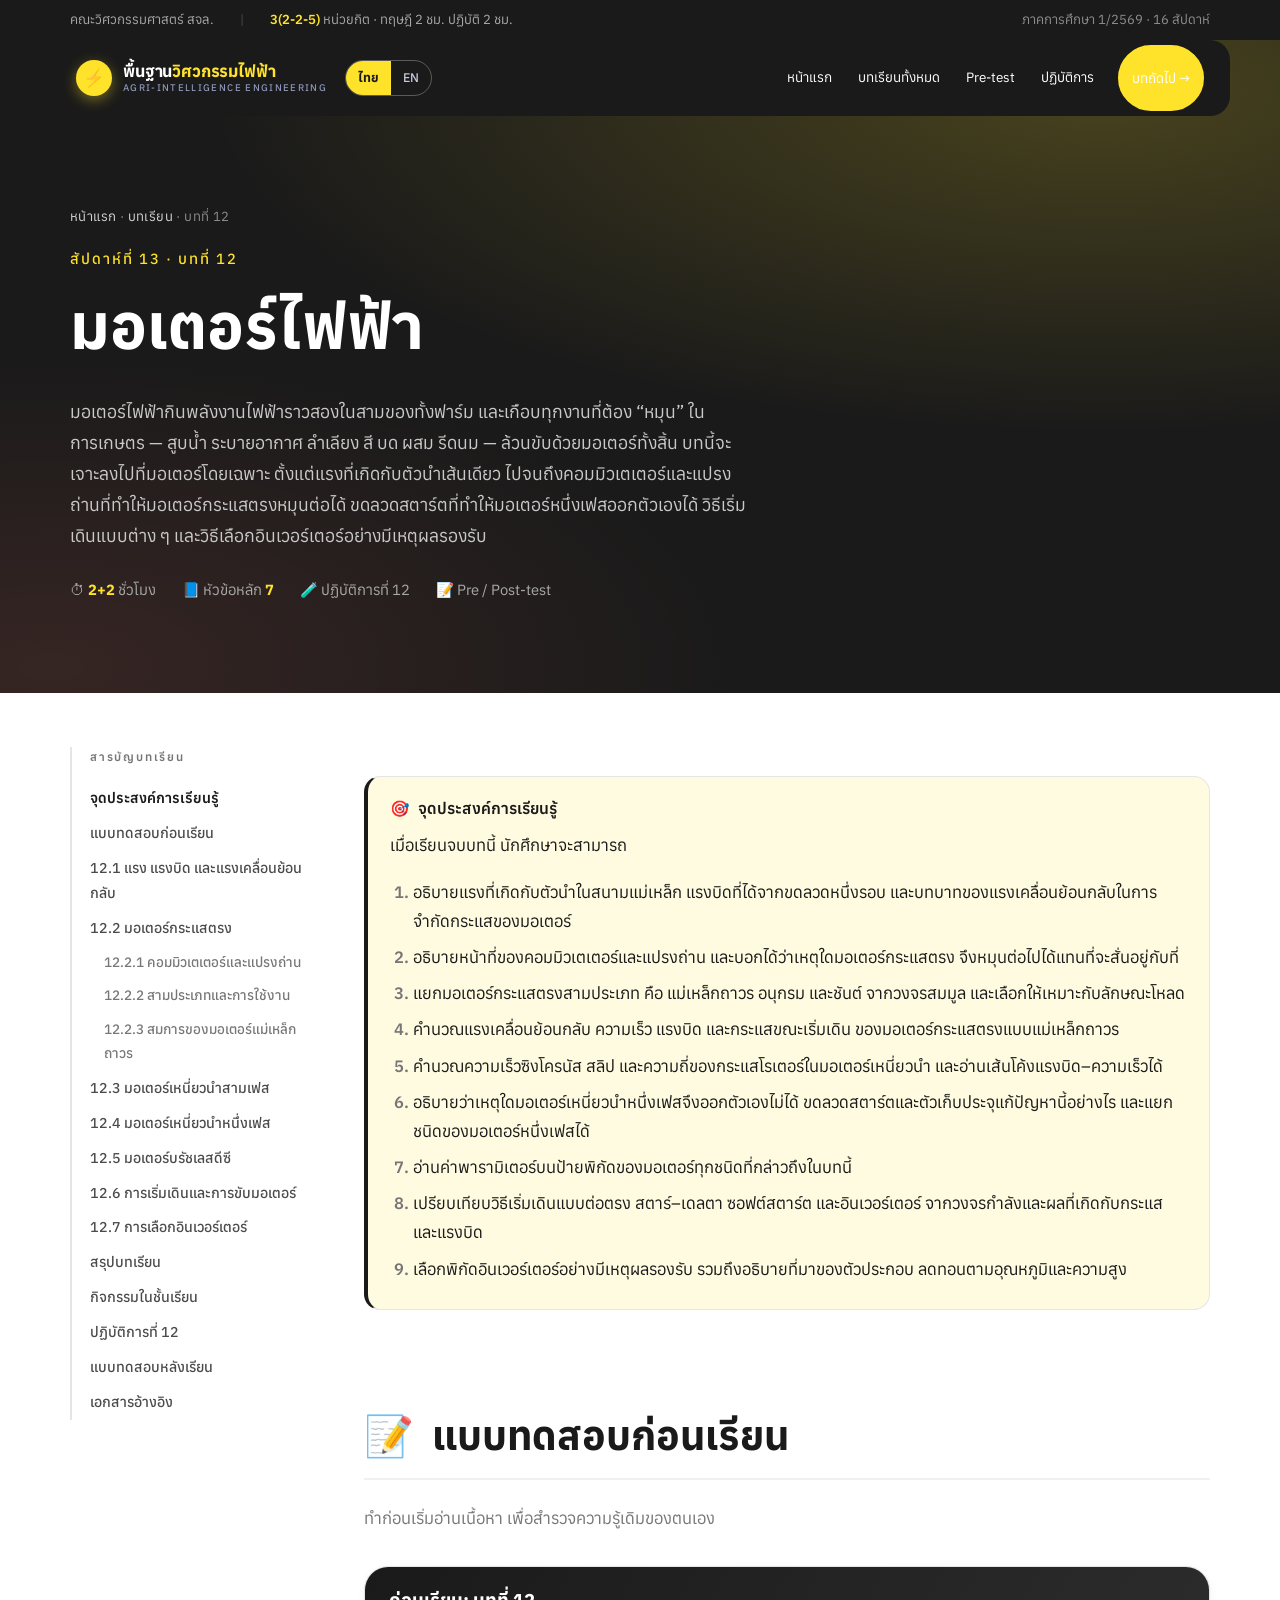
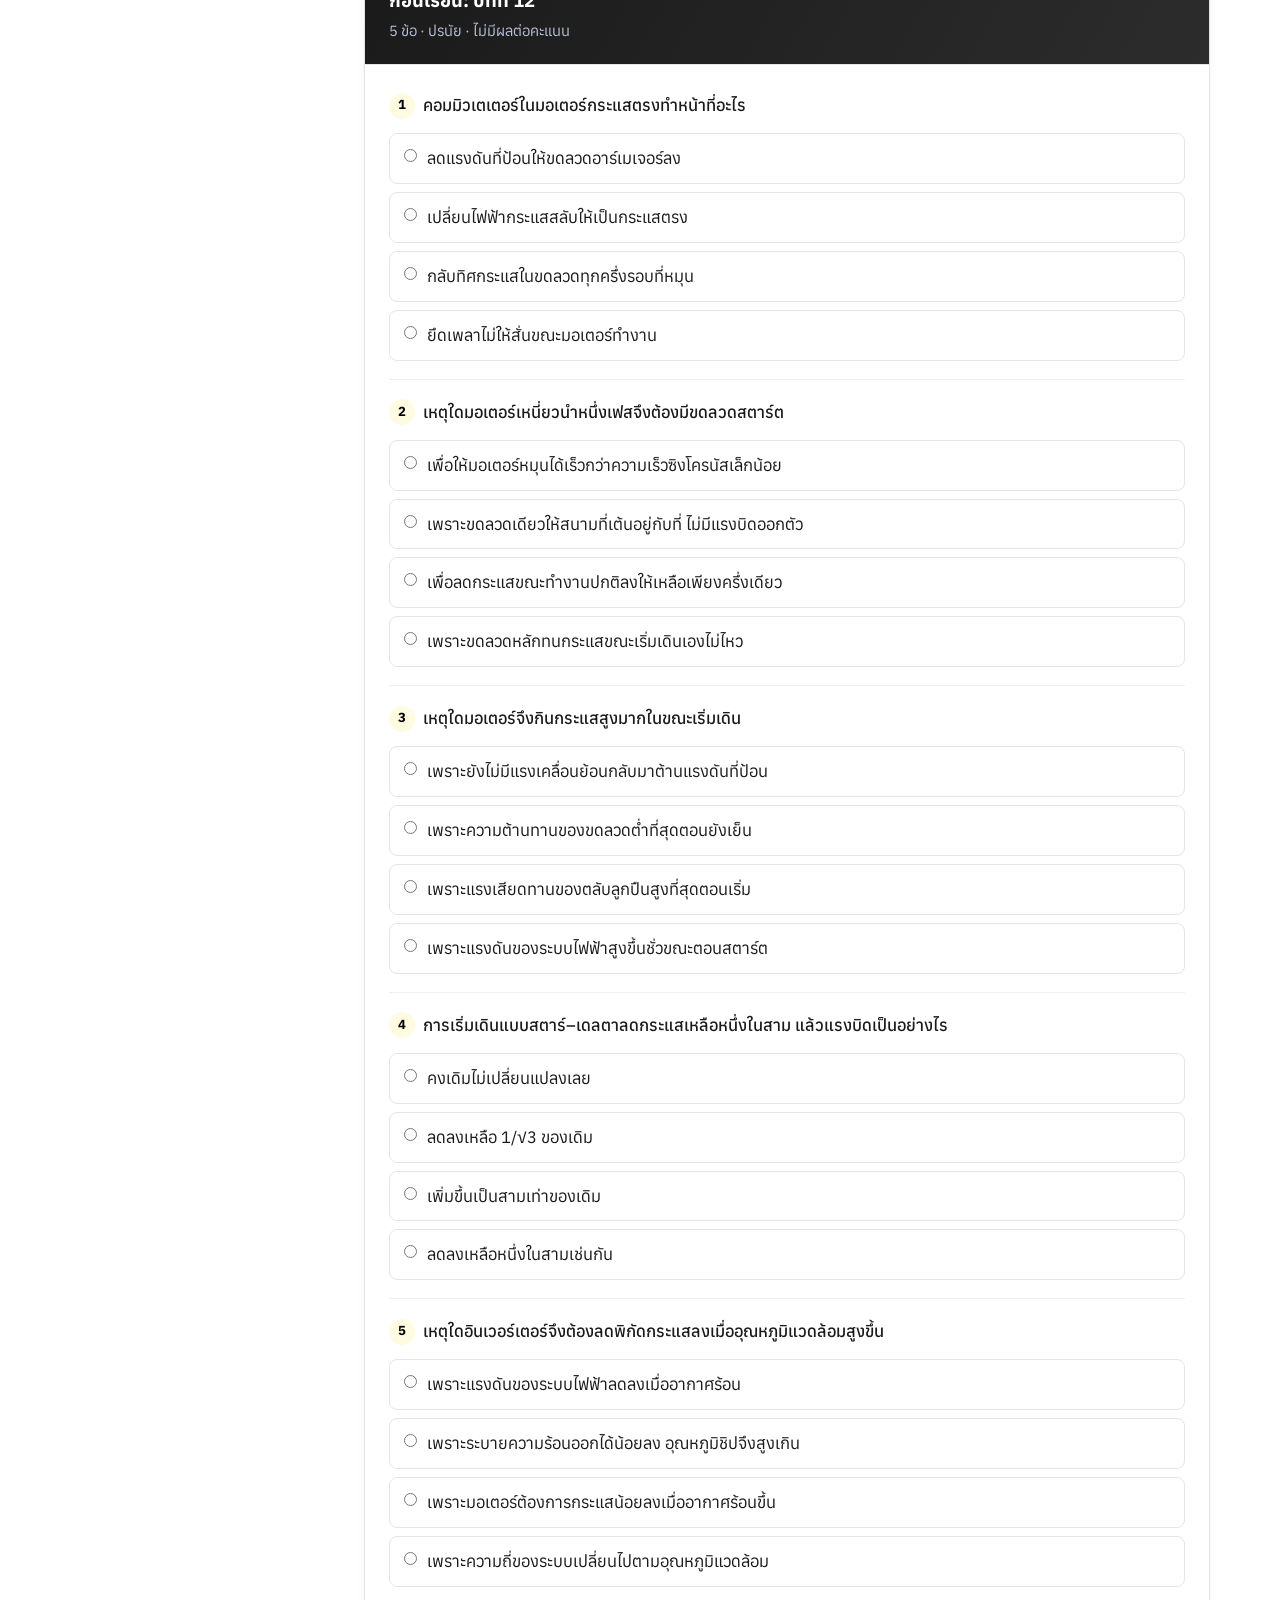
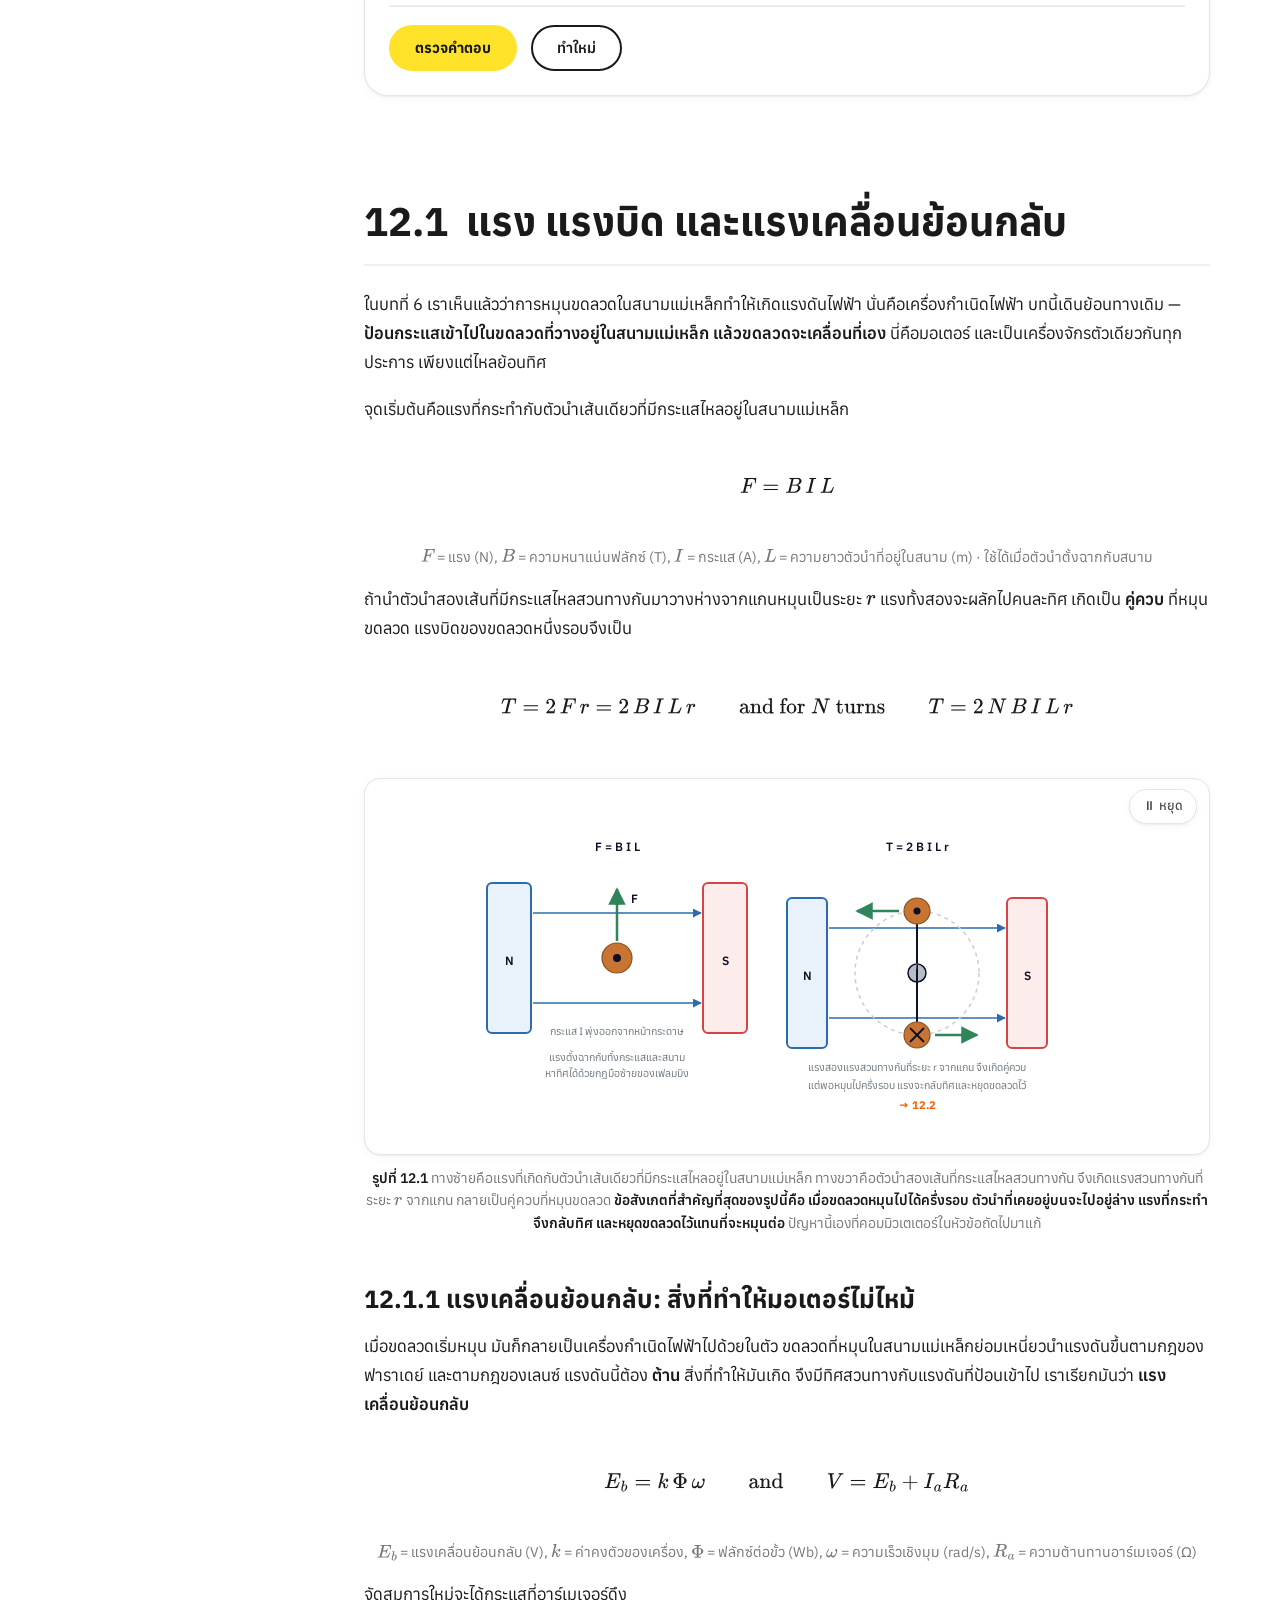
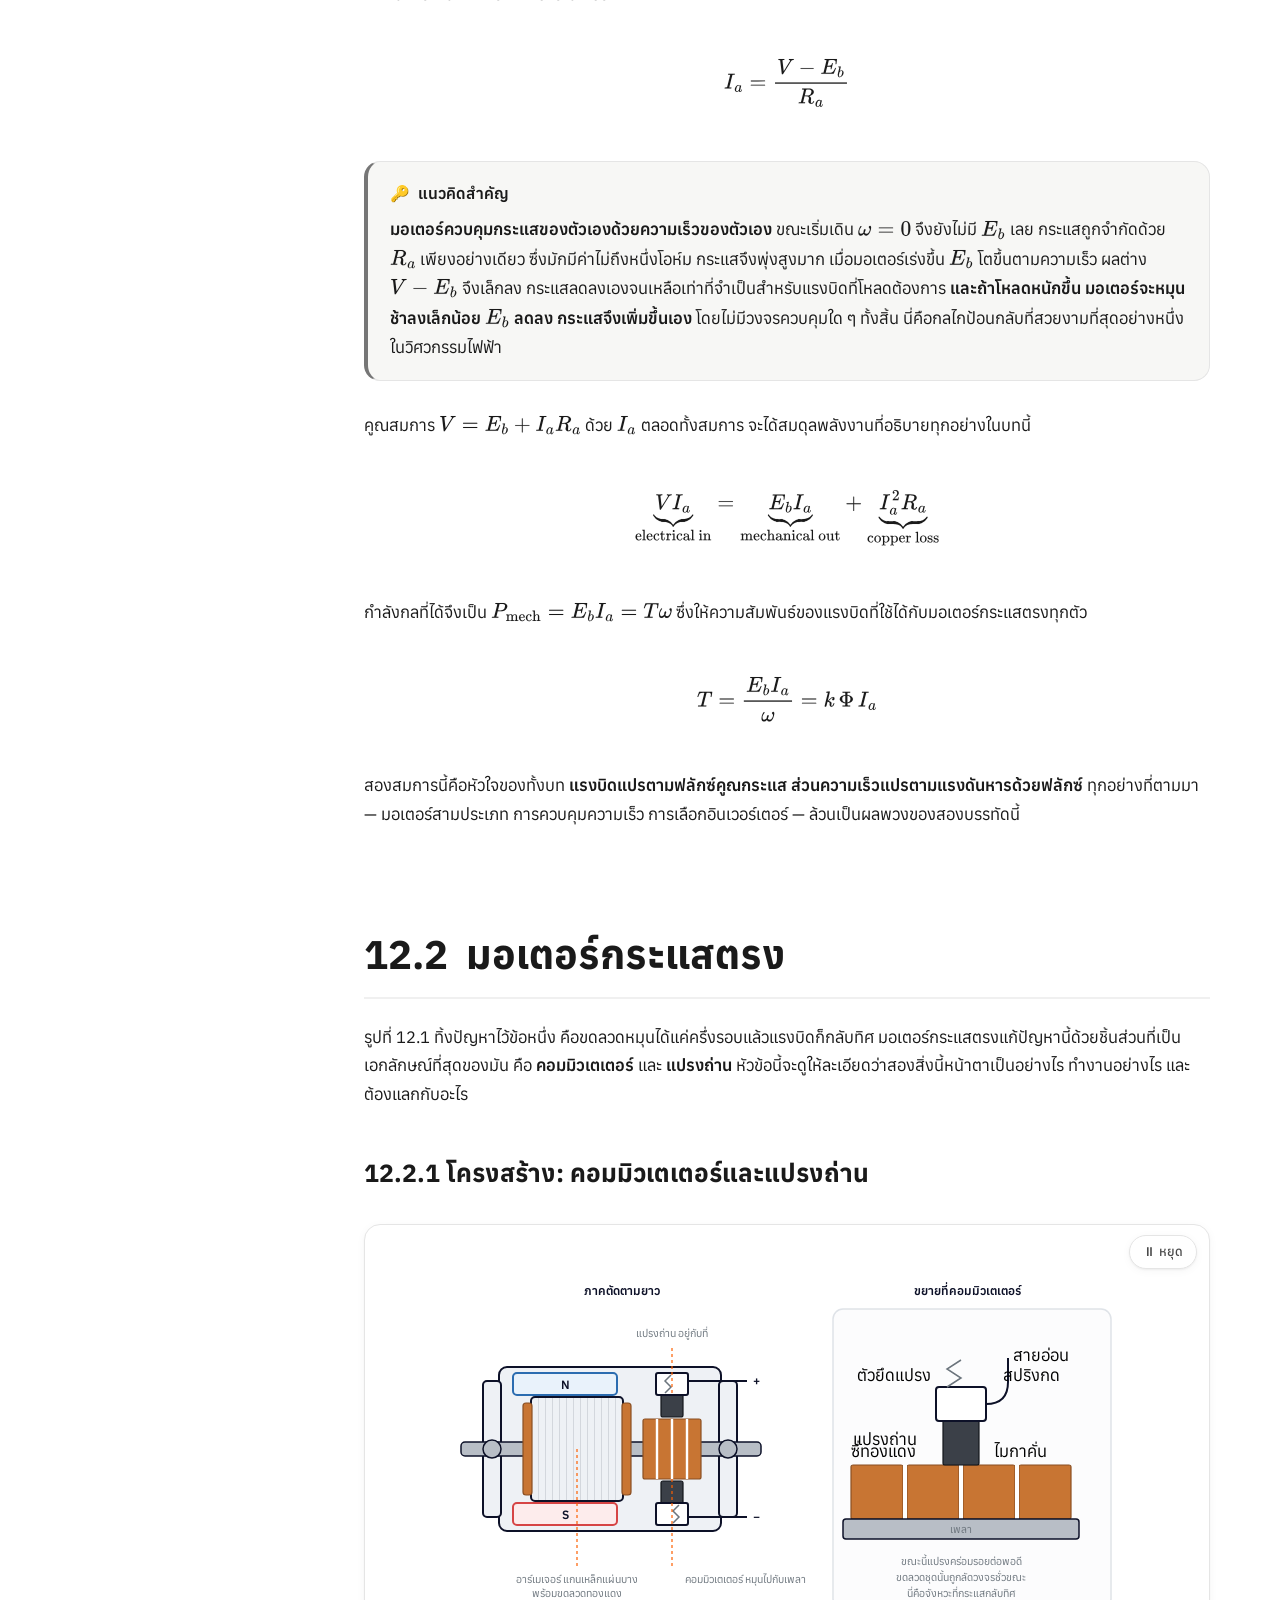
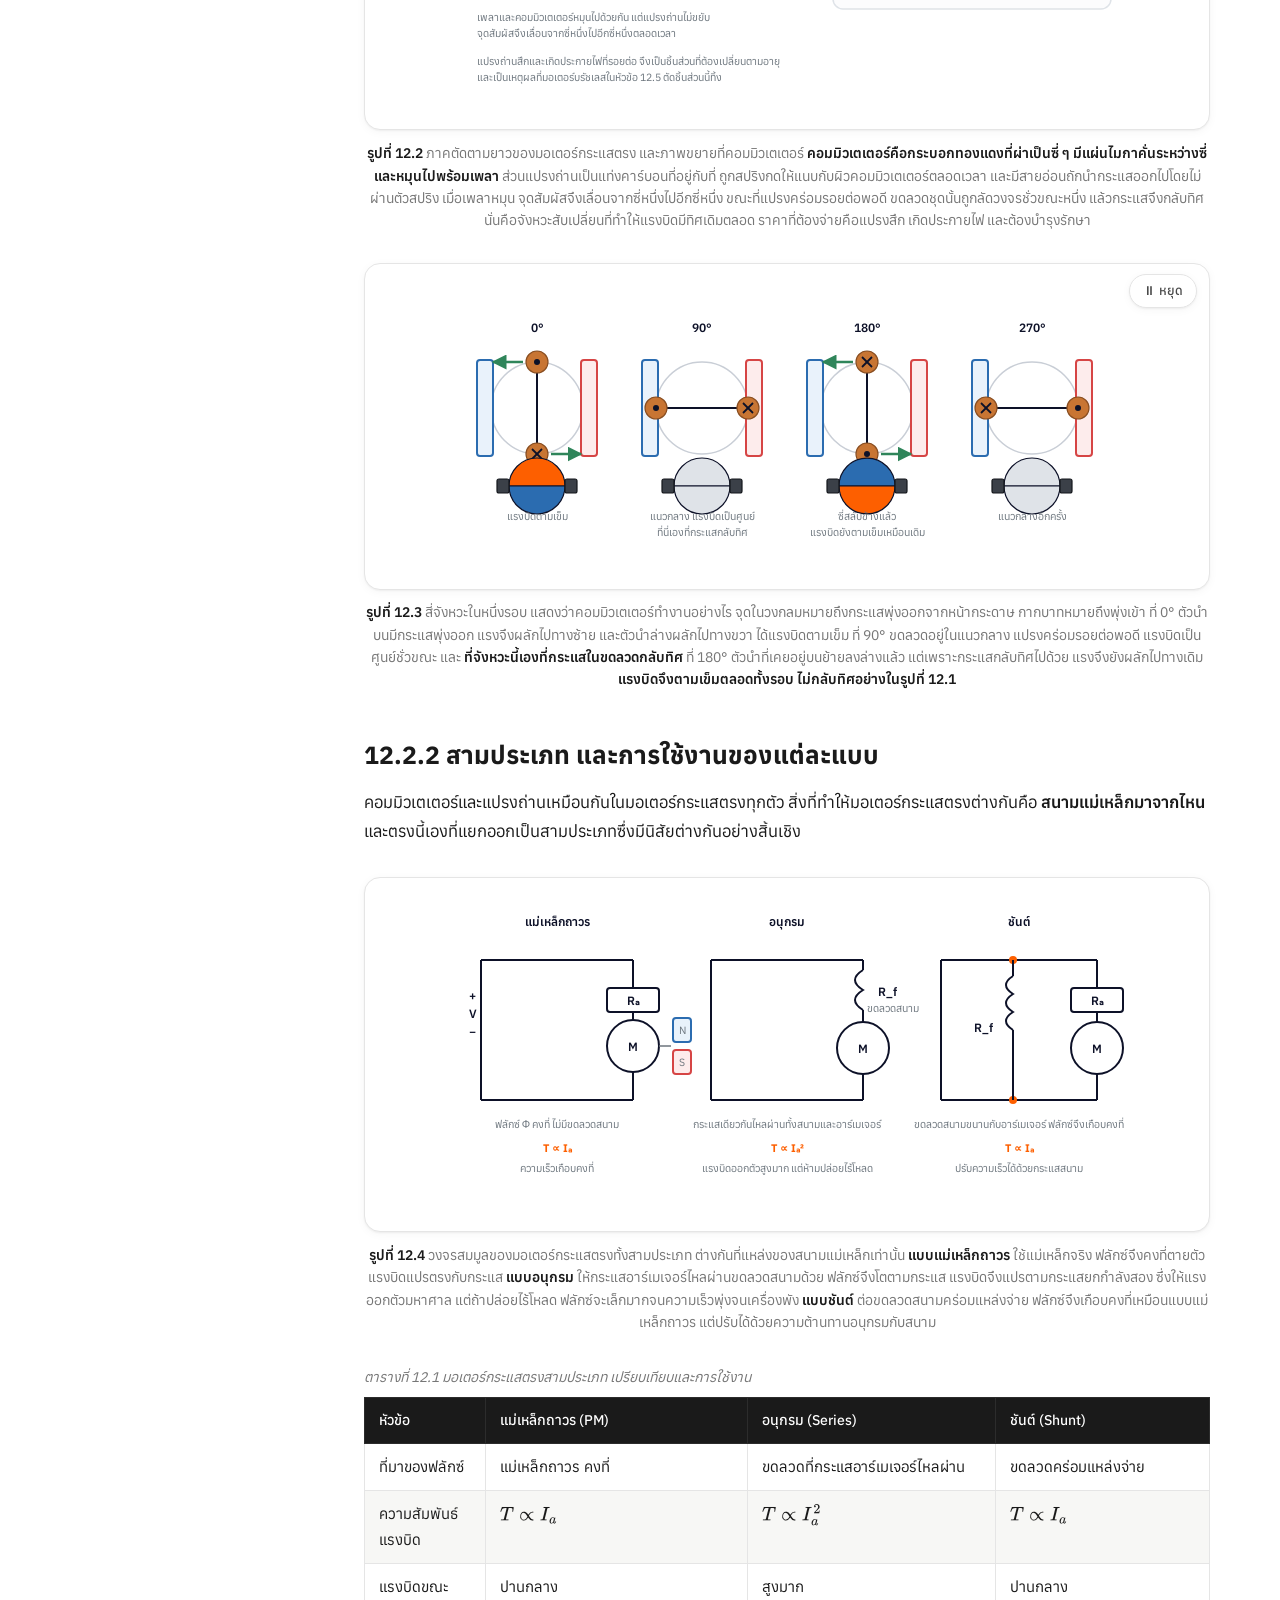
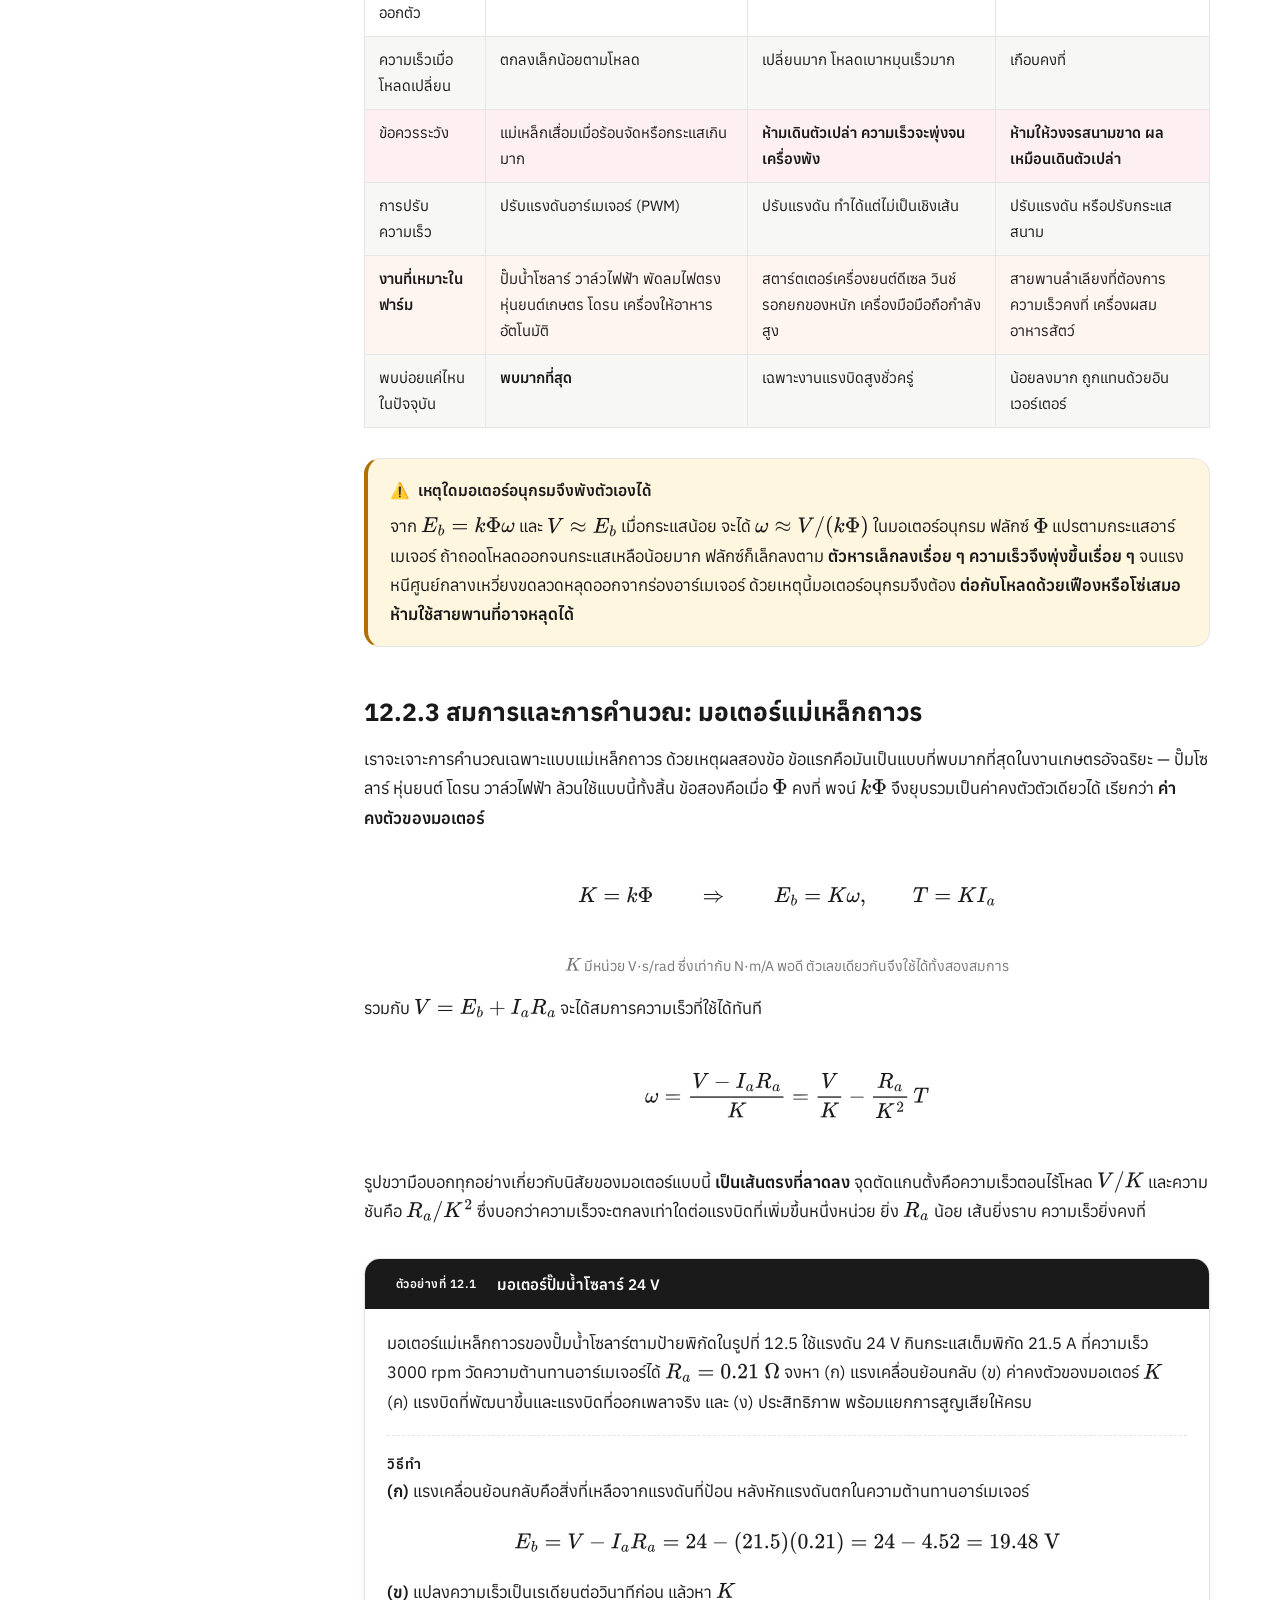
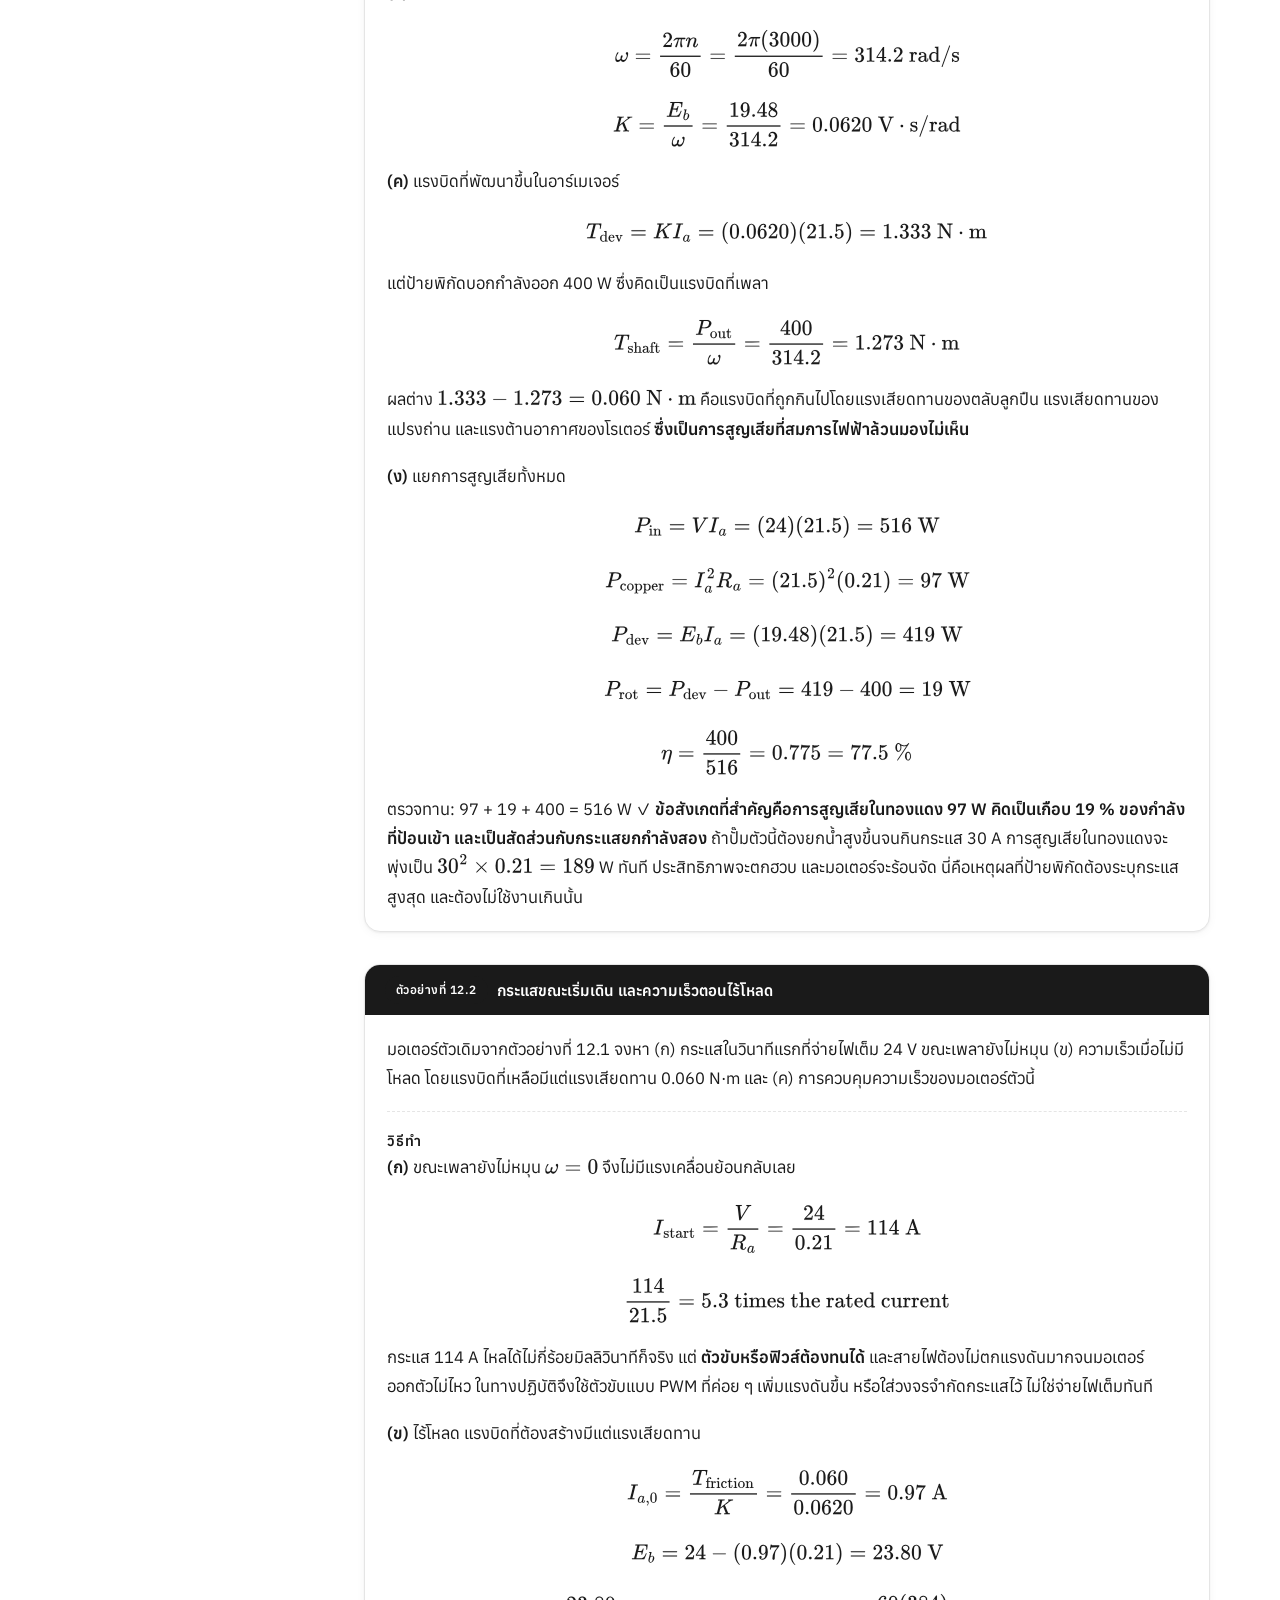
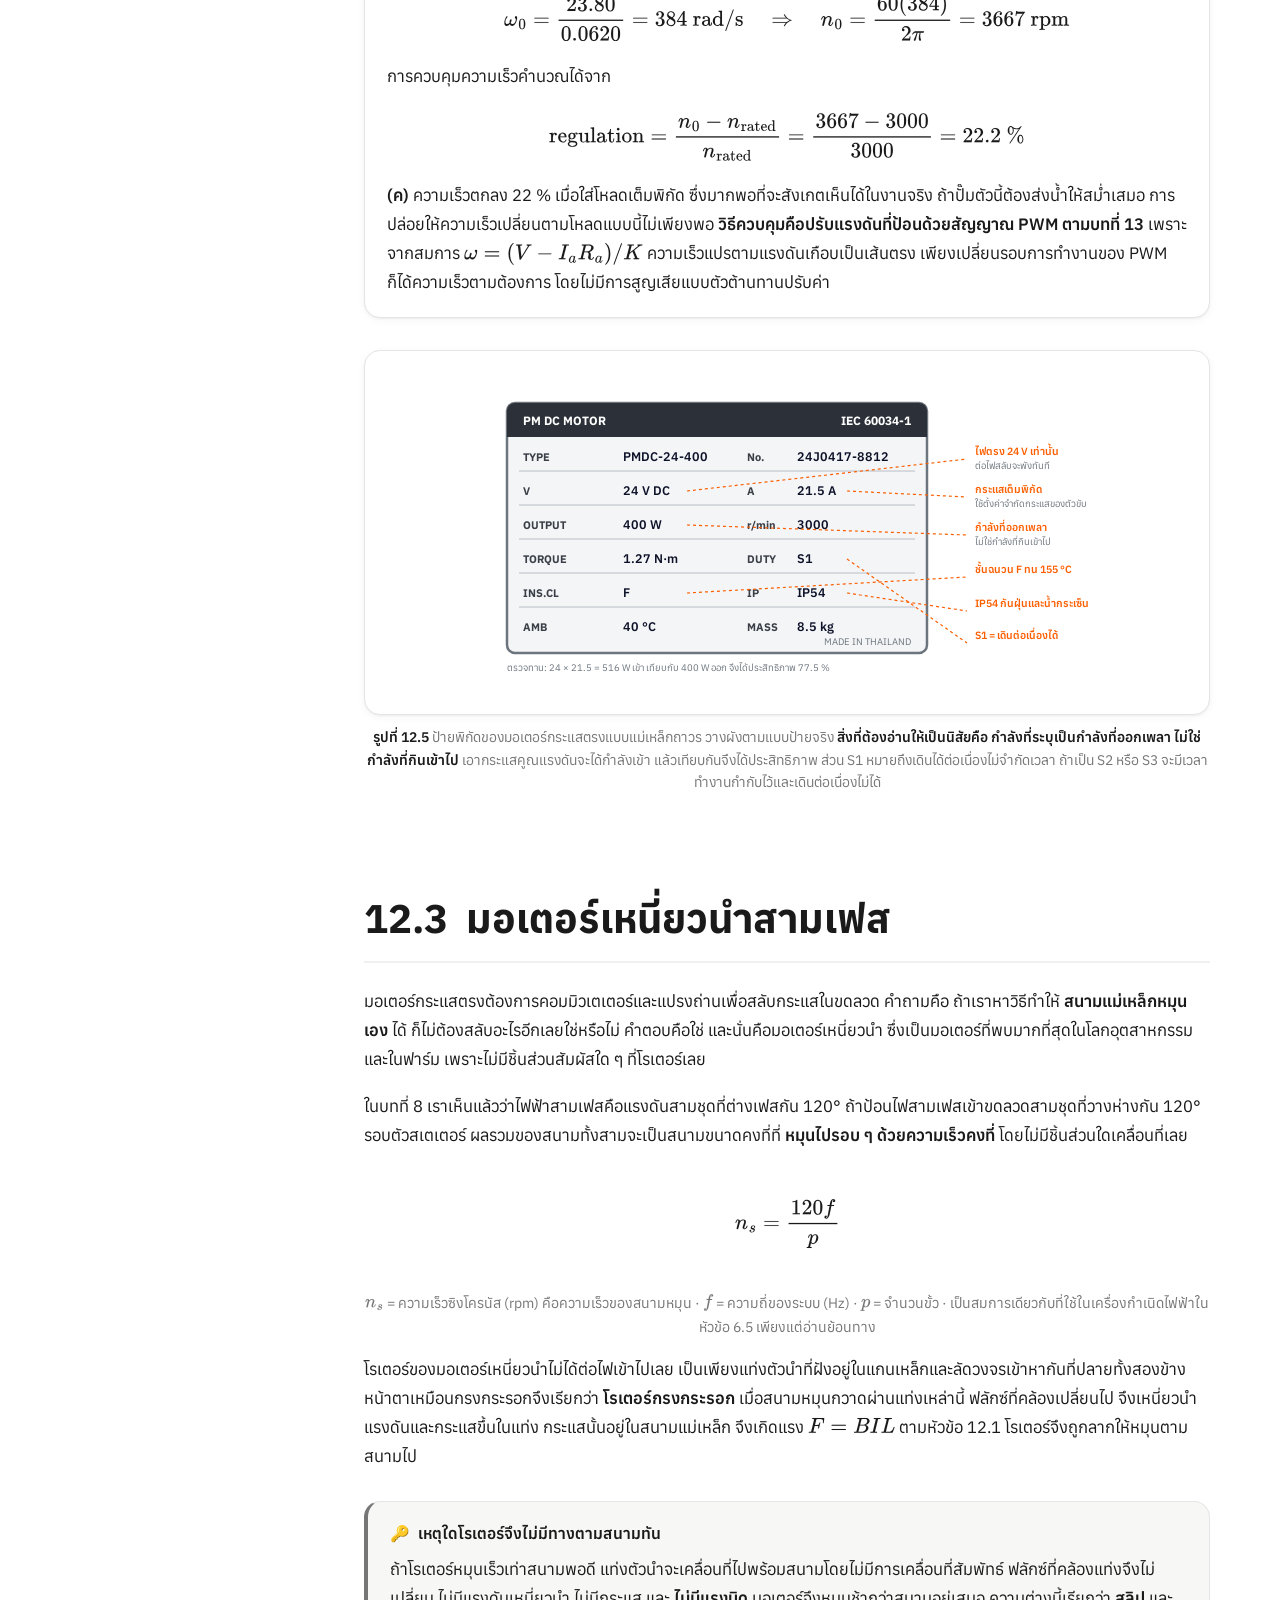
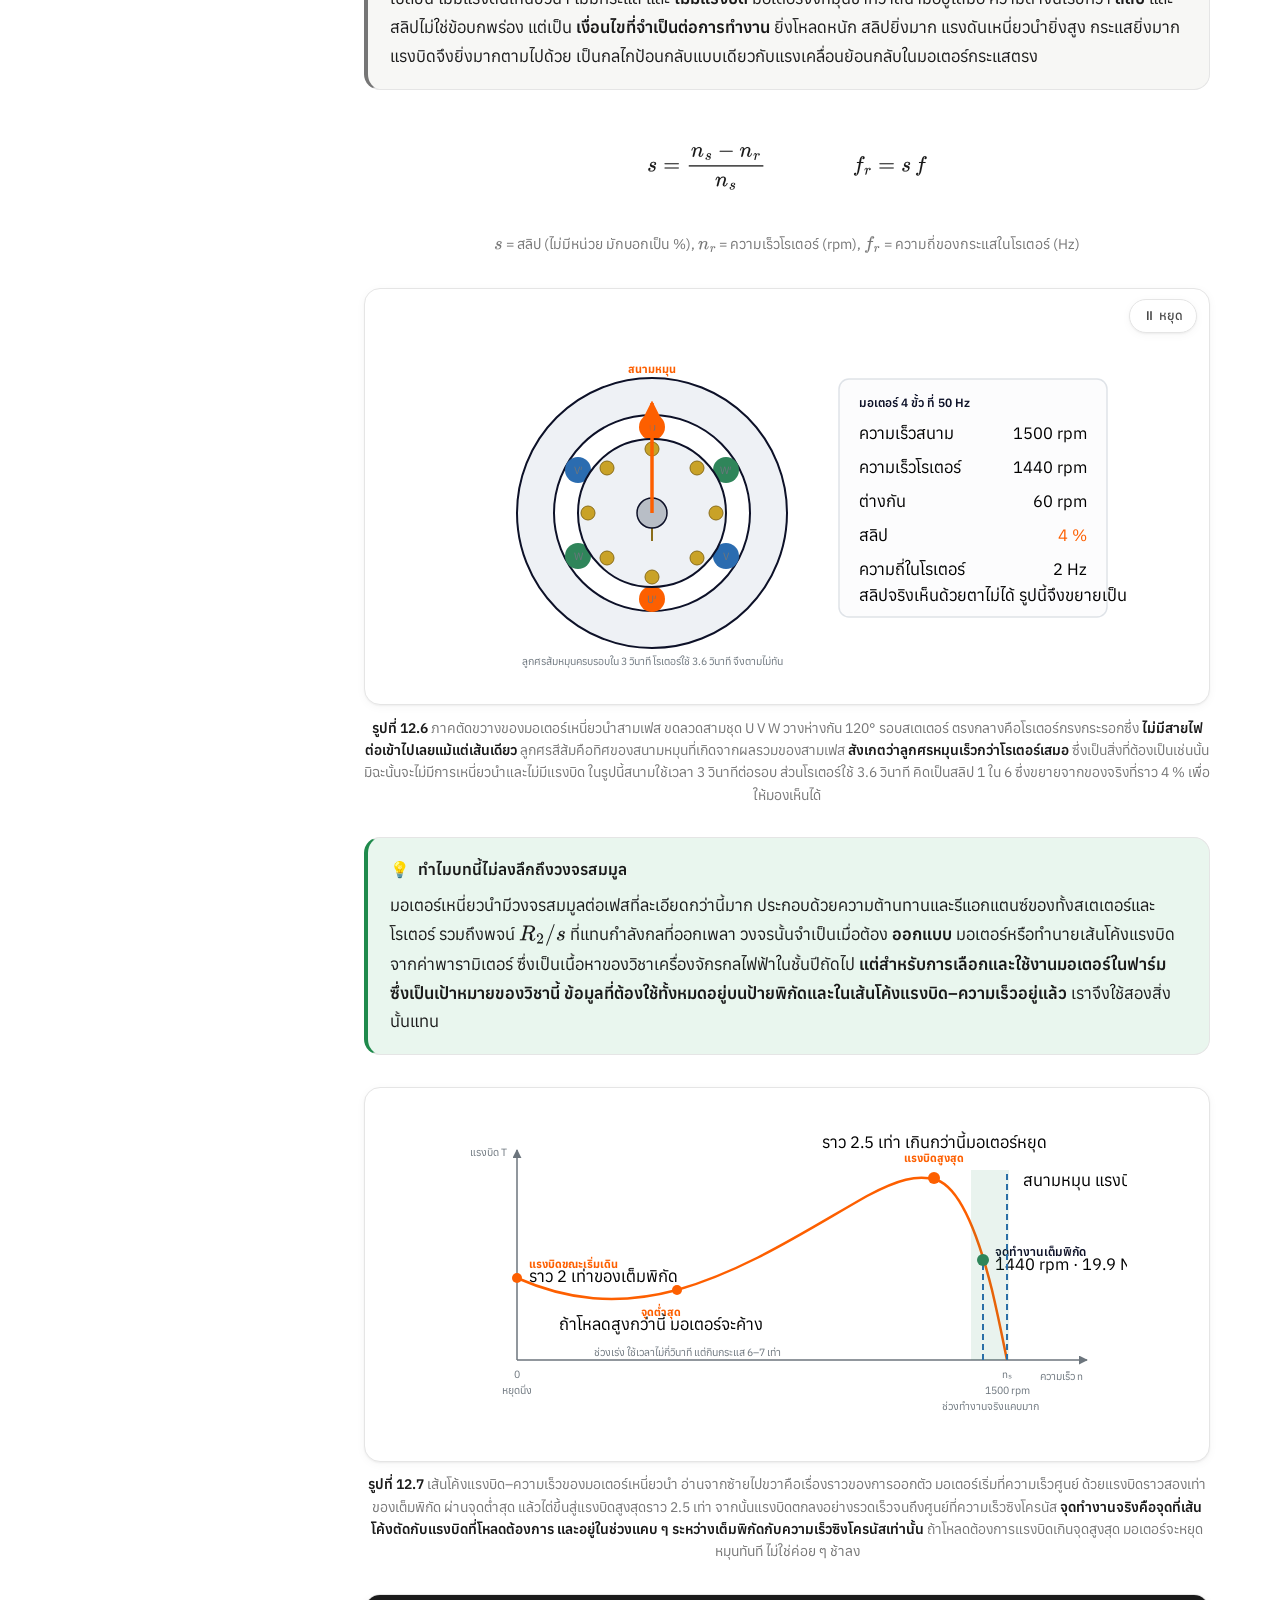
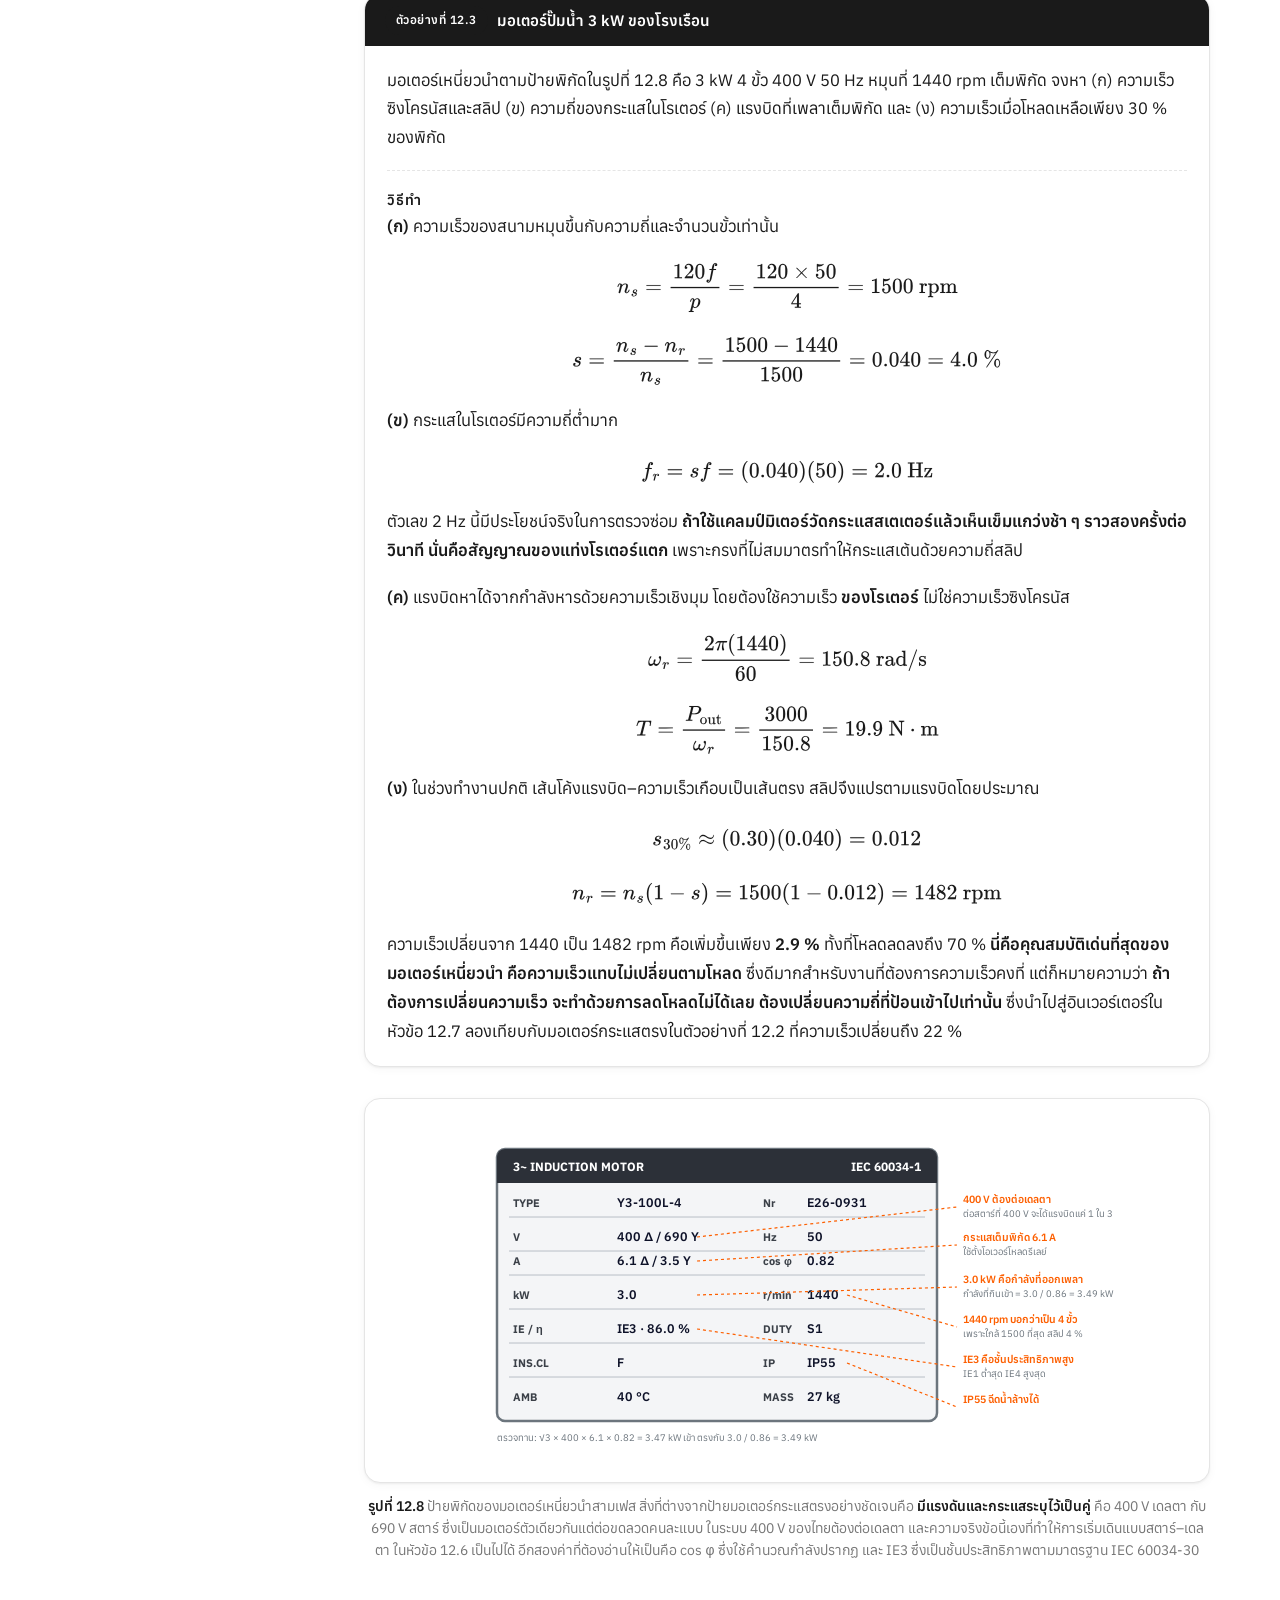
==== commit 9763b9dd: "Re-skin the site after Future London Academy Adopts that site's visual language: near-black #1a1a1a " ====
--- a/chapters/ch12.html
+++ b/chapters/ch12.html
@@ -8,7 +8,7 @@
 <meta name="author" content="Jedsada Saijai">
 <link rel="preconnect" href="https://fonts.googleapis.com">
 <link rel="preconnect" href="https://fonts.gstatic.com" crossorigin>
-<link href="https://fonts.googleapis.com/css2?family=Poppins:wght@400;500;600;700;800&family=Sarabun:wght@400;500;600;700&display=swap" rel="stylesheet">
+<link href="https://fonts.googleapis.com/css2?family=Archivo:wght@400;500;600;700;800&family=Anuphan:wght@400;500;600;700&display=swap" rel="stylesheet">
 <link rel="stylesheet" href="../assets/css/style.css">
 <link rel="icon" href="data:image/svg+xml,<svg xmlns='http://www.w3.org/2000/svg' viewBox='0 0 100 100'><text y='.9em' font-size='90'>⚡</text></svg>">
 <script>
--- a/assets/css/style.css
+++ b/assets/css/style.css
@@ -2,68 +2,96 @@
    Fundamental of Electrical Engineering
    Agri-Intelligence Engineering (AIE) — KMITL
 
-   Stylesheet modelled on the "Fox" template (ThemeWagon / Colorlib):
-   its palette (#fd5f00 on #0d1128), Poppins type, the dark navbar floating in
-   a 1110px container over a washed hero, uppercase section sub-headings, and
-   the near-black footer — rebuilt here as a small standalone stylesheet so the
-   site keeps working offline with no Bootstrap or jQuery.
+   The visual language follows Future London Academy
+   (futurelondonacademy.co.uk): near-black #1a1a1a carrying a single bright
+   yellow #ffe32b, oversized uppercase display headings, very round corners
+   (20 to 32px), wide whitespace and almost no borders. Rebuilt here as one
+   small standalone stylesheet, so the site still opens from a file with no
+   framework and no network.
+
+   Two deliberate departures from that reference, both forced by what this
+   site has to carry:
+
+   1. Thai has no upper case, so `text-transform: uppercase` is applied to
+      the English spans alone. Setting it on a heading would leave the Thai
+      untouched and the two languages looking unrelated.
+
+   2. The yellow is a surface, never a text colour on white: #ffe32b on white
+      is about 1.5:1, far under the 4.5:1 that body text needs. It carries
+      dark text on top of it instead. For the same reason the figures keep
+      their own orange, blue and green linework, which stays legible as a
+      thin line where yellow would vanish.
 
    Copyright (c) 2026 Jedsada Saijai. All rights reserved.
    ========================================================================== */
 
 /* ---------------------------------------------------------------- 1. Tokens */
 :root {
-  /* Fox palette */
-  --fox-orange: #fd5f00;
-  --fox-orange-2: #fda638;
-  --fox-orange-dark: #d94f00;
-  --fox-orange-soft: #fff1e8;
-  --fox-navy: #0d1128;
-  --fox-navy-soft: #1a2040;
-  --fox-footer: #232323;
-  --fox-wash: #f1453d;
+  /* Reference palette */
+  --fla-black: #1a1a1a;
+  --fla-black-2: #2c2c2c;
+  --fla-yellow: #ffe32b;
+  --fla-yellow-dark: #e6cb13;
+  --fla-yellow-soft: #fffbe0;
+  --fla-coral: #ff7665;
+  --fla-grey: #e5e5e5;
+  --fla-grey-2: #999999;
 
   /* Semantic */
-  --brand: var(--fox-orange);
-  --brand-dark: var(--fox-orange-dark);
-  --brand-soft: var(--fox-orange-soft);
-  --ink: #212529;
-  --ink-2: #4a515a;
-  --ink-3: #6c757d;
-  --line: #e4e7ec;
-  --line-2: #eef1f5;
+  --brand: var(--fla-black);
+  --brand-dark: #000000;
+  --brand-soft: var(--fla-yellow-soft);
+  --accent: var(--fla-yellow);
+  --accent-dark: var(--fla-yellow-dark);
+  --ink: var(--fla-black);
+  --ink-2: #4a4a4a;
+  --ink-3: #767676;
+  --line: var(--fla-grey);
+  --line-2: #f0f0f0;
   --bg: #ffffff;
-  --bg-alt: #f7f8fa;
-  --bg-dark: var(--fox-navy);
-
-  --ok: #1f9d55;
-  --ok-soft: #e8f6ee;
-  --warn: #d98300;
-  --warn-soft: #fff6e5;
-  --bad: #d64545;
-  --bad-soft: #fdecec;
+  --bg-alt: #f7f7f5;
+  --surface-2: #f7f7f5;
+  --bg-dark: var(--fla-black);
+
+  --ok: #1f8a4c;
+  --ok-soft: #e9f6ee;
+  --warn: #b06f00;
+  --warn-soft: #fff6e0;
+  --bad: #d14836;
+  --bad-soft: #fdeceb;
   --info: #2b6cb0;
   --info-soft: #e9f2fb;
 
-  /* Type */
-  --font-sans: "Poppins", "Sarabun", "Noto Sans Thai", "Leelawadee UI",
+  /* Type. Archivo stands in for the reference's proprietary OnyFuture;
+     Anuphan is its Thai counterpart, geometric in the same way. */
+  --font-sans: "Archivo", "Anuphan", "Noto Sans Thai", "Leelawadee UI",
     "Tahoma", -apple-system, BlinkMacSystemFont, "Segoe UI", Arial, sans-serif;
-  --font-thai: "Sarabun", "Noto Sans Thai", "Leelawadee UI", "Tahoma",
-    "Poppins", sans-serif;
+  --font-thai: "Anuphan", "Noto Sans Thai", "Leelawadee UI", "Tahoma",
+    "Archivo", sans-serif;
   --font-mono: "JetBrains Mono", Consolas, "Liberation Mono", Menlo, monospace;
 
-  /* Shape */
-  --radius: 10px;
-  --radius-lg: 16px;
-  --shadow-sm: 0 1px 2px rgba(13, 17, 40, .06), 0 2px 8px rgba(13, 17, 40, .05);
-  --shadow: 0 6px 24px rgba(13, 17, 40, .08);
-  --shadow-lg: 0 18px 48px rgba(13, 17, 40, .14);
-
-  --container: 1110px;     /* Fox's container width */
+  /* Shape: round, in the reference's manner */
+  --radius: 16px;
+  --radius-md: 20px;
+  --radius-lg: 24px;
+  --radius-xl: 32px;
+  --radius-pill: 999px;
+  --shadow-sm: 0 1px 2px rgba(26, 26, 26, .05), 0 2px 10px rgba(26, 26, 26, .04);
+  --shadow: 0 8px 28px rgba(26, 26, 26, .07);
+  --shadow-lg: 0 22px 56px rgba(26, 26, 26, .12);
+
+  --container: 1180px;
   --reading: 820px;
   --nav-h: 76px;
   --topbar-h: 40px;
 }
+
+/* Uppercase belongs to the Latin text only: Thai has no upper case, and
+   asking for it would silently leave the two languages out of step. */
+.en { text-transform: inherit; }
+.u-caps .en,
+.hero .eyebrow .en,
+.section-head .eyebrow .en { text-transform: uppercase; letter-spacing: .06em; }
 
 /* -------------------------------------------------------------- 2. Reset */
 *, *::before, *::after { box-sizing: border-box; }
@@ -90,23 +118,28 @@
 hr { border: 0; border-top: 1px solid var(--line); margin: 2.5rem 0; }
 [hidden] { display: none !important; }
 
+/* The reference sets its headings large, tight and heavy, well apart from
+   the body text. Thai keeps a slightly looser line, needing room for its
+   vowels and tone marks above and below. */
 h1, h2, h3, h4, h5 {
-  font-weight: 600;
-  line-height: 1.3;
-  color: var(--fox-navy);
+  font-weight: 700;
+  line-height: 1.22;
+  color: var(--fla-black);
   margin: 0 0 .6em;
-  letter-spacing: -.01em;
-}
-h1 { font-size: clamp(2rem, 1.3rem + 2.8vw, 3.2rem); font-weight: 700; }
-h2 { font-size: clamp(1.55rem, 1.2rem + 1.6vw, 2.35rem); margin-top: 2.2em; }
-h3 { font-size: clamp(1.18rem, 1.05rem + .6vw, 1.45rem); margin-top: 1.8em; }
+  letter-spacing: -.018em;
+}
+html[lang="th"] h1, html[lang="th"] h2,
+html[lang="th"] h3, html[lang="th"] h4 { line-height: 1.38; letter-spacing: 0; }
+h1 { font-size: clamp(2.1rem, 1.3rem + 3.1vw, 3.5rem); font-weight: 800; }
+h2 { font-size: clamp(1.6rem, 1.2rem + 1.8vw, 2.5rem); margin-top: 2.4em; font-weight: 800; }
+h3 { font-size: clamp(1.2rem, 1.05rem + .7vw, 1.55rem); margin-top: 1.9em; }
 h4 { font-size: 1.08rem; margin-top: 1.5em; }
 p { margin: 0 0 1.1em; }
 ul, ol { margin: 0 0 1.2em; padding-left: 1.4em; }
 li { margin-bottom: .45em; }
 li::marker { color: var(--brand); font-weight: 600; }
 ol li::marker { color: var(--ink-3); }
-strong, b { font-weight: 600; color: var(--fox-navy); }
+strong, b { font-weight: 600; color: var(--fla-black); }
 code, kbd, samp {
   font-family: var(--font-mono);
   font-size: .88em;
@@ -138,7 +171,7 @@
 }
 .container-reading { max-width: var(--reading); }
 
-/* Fox uses 7em of section padding */
+/* Wide section padding: the reference gives its content a lot of air */
 .section { padding: clamp(54px, 7vw, 112px) 0; }
 .section-alt { background: var(--bg-alt); }
 .section-dark { background: var(--bg-dark); color: #cfd4e4; }
@@ -149,13 +182,14 @@
 .grid-3 { grid-template-columns: repeat(auto-fit, minmax(255px, 1fr)); }
 .grid-4 { grid-template-columns: repeat(auto-fit, minmax(210px, 1fr)); }
 
-/* Fox's .heading-section */
+/* Section heading block */
 .section-head { max-width: 760px; margin-bottom: 3rem; }
 .section-head.center { margin-inline: auto; text-align: center; }
 .section-head h2 { margin-top: 0; font-weight: 600; }
 .section-head p { color: var(--ink-3); font-size: 1.04rem; margin-bottom: 0; }
 
-/* Fox's .subheading — uppercase, widely tracked, above the heading */
+/* The small tracked label above a heading. Uppercase reaches the Latin
+   text only, Thai having no upper case to apply it to. */
 .eyebrow {
   display: block;
   font-size: .92rem;
@@ -165,12 +199,12 @@
   color: var(--brand);
   margin-bottom: .55rem;
 }
-.hero .eyebrow { color: var(--fox-orange-2); }
+.hero .eyebrow { color: var(--fla-yellow); }
 
 /* ------------------------------------------------------------ 5. Top bar */
 .topbar {
-  background: var(--fox-navy-soft);
-  color: #b9c0d8;
+  background: var(--fla-black);
+  color: #a8a8a8;
   font-size: .82rem;
   line-height: var(--topbar-h);
   height: var(--topbar-h);
@@ -185,14 +219,15 @@
   gap: 8px 26px;
   flex-wrap: wrap;
 }
-.topbar .sep { color: #4b5480; }
-.topbar .right { margin-left: auto; color: #8f98bb; }
-.topbar b { color: #fff; font-weight: 500; }
+.topbar .sep { color: #4a4a4a; }
+.topbar .right { margin-left: auto; color: #8c8c8c; }
+.topbar b { color: var(--fla-yellow); font-weight: 600; }
 @media (max-width: 720px) { .topbar { display: none; } }
 
 /* ------------------------------------------------------------ 6. Navbar */
-/* Fox floats a dark 1110px bar over the hero; the outer strip is transparent
-   until the page is scrolled, when it fills in so content cannot show through */
+/* A dark bar floats over the hero on a rounded block, as the reference
+   does; the outer strip stays transparent until the page is scrolled,
+   when it fills in so that content cannot show through behind it. */
 .nav {
   position: sticky;
   top: 0;
@@ -210,7 +245,8 @@
   margin-inline: auto;
   min-height: var(--nav-h);
   padding-inline: 26px;
-  background: var(--fox-navy);
+  background: var(--fla-black);
+  border-radius: var(--radius-md);
   display: flex;
   align-items: center;
   gap: 18px;
@@ -228,16 +264,16 @@
   white-space: nowrap;
 }
 .brand:hover { text-decoration: none; color: #fff; }
-/* Fox picks out part of its wordmark in the accent colour */
-.brand .hi { color: var(--fox-orange-2); }
+/* Part of the wordmark is picked out in the accent colour */
+.brand .hi { color: var(--fla-yellow); }
 .brand-mark {
   width: 36px; height: 36px;
   display: grid; place-items: center;
-  background: var(--brand);
-  color: #fff;
-  border-radius: 9px;
+  background: var(--fla-yellow);
+  color: var(--fla-black);
+  border-radius: var(--radius-pill);
   font-size: 1.1rem;
-  box-shadow: 0 4px 14px rgba(253, 95, 0, .45);
+  box-shadow: 0 4px 14px rgba(255, 227, 43, .40);
 }
 .brand small {
   display: block;
@@ -265,14 +301,14 @@
   font-weight: 400;
   color: #fff;
 }
-.nav-links a:hover { color: var(--fox-orange-2); text-decoration: none; }
-.nav-links a.active { color: var(--fox-orange-2); }
+.nav-links a:hover { color: var(--fla-yellow); text-decoration: none; }
+.nav-links a.active { color: var(--fla-yellow); }
 .nav-links .btn { margin-left: 10px; }
 
 .lang-switch {
   display: inline-flex;
   border: 1px solid rgba(255, 255, 255, .28);
-  border-radius: 6px;
+  border-radius: var(--radius-pill);
   overflow: hidden;
 }
 .lang-switch button {
@@ -286,13 +322,15 @@
   color: #c7cde4;
 }
 .lang-switch button:hover { color: #fff; }
-.lang-switch button[aria-pressed="true"] { background: var(--brand); color: #fff; }
+.lang-switch button[aria-pressed="true"] {
+  background: var(--fla-yellow); color: var(--fla-black); font-weight: 700;
+}
 
 .nav-toggle {
   display: none;
   border: 1px solid rgba(255, 255, 255, .28);
   background: transparent;
-  border-radius: 6px;
+  border-radius: var(--radius-pill);
   width: 42px; height: 40px;
   cursor: pointer;
   font-size: 1.15rem;
@@ -302,8 +340,8 @@
 /* The full wordmark plus the menu needs the whole 1110px bar, so the
    collapsed menu takes over as soon as the container starts to shrink. */
 @media (max-width: 1109px) {
-  .nav { background: var(--fox-navy); }
-  .nav.is-stuck { background: var(--fox-navy); backdrop-filter: none; }
+  .nav { background: var(--fla-black); }
+  .nav.is-stuck { background: var(--fla-black); backdrop-filter: none; }
   .nav-inner { padding-inline: 20px; position: relative; }
   .nav-toggle { display: block; order: 3; }
   .lang-switch { order: 2; margin-left: auto; }
@@ -314,7 +352,7 @@
     flex-direction: column;
     align-items: stretch;
     gap: 0;
-    background: var(--fox-navy);
+    background: var(--fla-black);
     box-shadow: var(--shadow);
     padding: 6px 20px 18px;
     max-height: calc(100vh - var(--nav-h));
@@ -331,41 +369,51 @@
   position: relative;
   margin-top: calc(-1 * var(--nav-h));
   padding: calc(var(--nav-h) + clamp(48px, 7vw, 104px)) 0 clamp(56px, 7vw, 104px);
-  background: #0d1128 url("../img/hero-bg.svg") center / cover no-repeat;
-  color: #e8ebf5;
+  background: var(--fla-black);
+  color: #ededed;
   overflow: hidden;
 }
-/* Fox washes its hero photo with a flat colour overlay */
+/* Two soft washes lift the flat black hero without needing a photograph */
 .hero::before {
   content: "";
   position: absolute;
   inset: 0;
   background:
-    linear-gradient(115deg, rgba(253, 95, 0, .30) 0%, rgba(241, 69, 61, .16) 38%,
-                    rgba(13, 17, 40, .62) 74%, rgba(13, 17, 40, .86) 100%);
+    radial-gradient(120% 90% at 86% 8%, rgba(255, 227, 43, .20) 0%,
+                    rgba(255, 227, 43, 0) 58%),
+    radial-gradient(90% 80% at 4% 96%, rgba(255, 118, 101, .12) 0%,
+                    rgba(255, 118, 101, 0) 60%);
   pointer-events: none;
 }
 .hero > .container { position: relative; z-index: 1; }
-.hero h1 { color: #fff; margin-bottom: .45em; text-shadow: 0 2px 24px rgba(0, 0, 0, .35); }
-.hero p.lead { font-size: 1.12rem; color: #d3d8ea; max-width: 60ch; }
+.hero h1 {
+  color: #fff;
+  margin-bottom: .42em;
+  font-size: clamp(2.1rem, 5.4vw, 3.9rem);
+  font-weight: 800;
+  line-height: 1.02;
+  letter-spacing: -.022em;
+}
+.hero h1 .en { text-transform: uppercase; }
+.hero p.lead { font-size: 1.1rem; color: #c9c9c9; max-width: 62ch; }
 .hero-meta {
   display: flex;
   flex-wrap: wrap;
   gap: 10px 26px;
   margin-top: 26px;
   font-size: .92rem;
-  color: #b0b8d4;
-}
-.hero-meta strong { color: #fff; font-weight: 600; }
+  color: #a8a8a8;
+}
+.hero-meta strong { color: var(--fla-yellow); font-weight: 700; }
 
 .breadcrumb {
-  font-size: .84rem;
-  color: #9aa3c4;
+  font-size: .82rem;
+  color: #8c8c8c;
   margin-bottom: 1.1rem;
-  letter-spacing: .02em;
-}
-.breadcrumb a { color: #d3d8ea; }
-.breadcrumb a:hover { color: var(--fox-orange-2); }
+  letter-spacing: .03em;
+}
+.breadcrumb a { color: #d4d4d4; }
+.breadcrumb a:hover { color: var(--fla-yellow); }
 
 /* ----------------------------------------------------------- 8. Buttons */
 .btn {
@@ -373,7 +421,7 @@
   align-items: center;
   gap: 8px;
   border: 2px solid transparent;
-  border-radius: 6px;
+  border-radius: var(--radius-pill);
   padding: 11px 24px;
   font: inherit;
   font-size: .9rem;
@@ -385,18 +433,25 @@
 }
 .btn:hover { text-decoration: none; transform: translateY(-1px); }
 .btn:active { transform: translateY(0); }
+/* The reference's signature control: a yellow pill carrying black text. */
 .btn-primary {
-  background: var(--brand);
-  border-color: var(--brand);
-  color: #fff;
-  box-shadow: 0 6px 18px rgba(253, 95, 0, .32);
-}
-.btn-primary:hover { background: var(--brand-dark); border-color: var(--brand-dark); color: #fff; }
-.btn-outline { border-color: var(--line); background: #fff; color: var(--fox-navy); }
-.btn-outline:hover { border-color: var(--brand); color: var(--brand); }
+  background: var(--fla-yellow);
+  border-color: var(--fla-yellow);
+  color: var(--fla-black);
+  font-weight: 700;
+  box-shadow: none;
+}
+.btn-primary:hover {
+  background: var(--fla-yellow-dark);
+  border-color: var(--fla-yellow-dark);
+  color: var(--fla-black);
+}
+/* On the dark hero a yellow pill still reads, so only the outline changes. */
+.btn-outline { border-color: var(--fla-black); background: #fff; color: var(--fla-black); font-weight: 600; }
+.btn-outline:hover { background: var(--fla-black); color: #fff; }
 .btn-ghost { background: transparent; color: #fff; border-color: rgba(255, 255, 255, .55); }
-.btn-ghost:hover { background: #fff; color: var(--fox-navy); border-color: #fff; }
-.btn-sm { padding: 7px 15px; font-size: .82rem; border-width: 1px; }
+.btn-ghost:hover { background: #fff; color: var(--fla-black); border-color: #fff; }
+.btn-sm { padding: 8px 17px; font-size: .82rem; border-width: 2px; }
 .btn[disabled] { opacity: .5; cursor: not-allowed; transform: none; }
 .btn-row { display: flex; flex-wrap: wrap; gap: 12px; margin-top: 30px; }
 
@@ -404,21 +459,26 @@
 .card {
   background: #fff;
   border: 1px solid var(--line);
-  border-radius: var(--radius-lg);
-  padding: 26px;
-  box-shadow: var(--shadow-sm);
+  border-radius: var(--radius-xl);
+  padding: 30px;
+  box-shadow: none;
   transition: transform .2s ease, box-shadow .2s ease, border-color .2s ease;
 }
 .card h3 { margin-top: 0; }
 .card > :last-child { margin-bottom: 0; }
-.card-link:hover { transform: translateY(-4px); box-shadow: var(--shadow); border-color: #f3d4c0; text-decoration: none; }
+.card-link:hover {
+  transform: translateY(-4px);
+  box-shadow: var(--shadow);
+  border-color: var(--fla-black);
+  text-decoration: none;
+}
 
 .icon-box {
   width: 52px; height: 52px;
   display: grid; place-items: center;
   border-radius: 50%;
-  background: var(--brand-soft);
-  color: var(--brand);
+  background: var(--fla-yellow);
+  color: var(--fla-black);
   font-size: 1.4rem;
   margin-bottom: 18px;
 }
@@ -428,10 +488,10 @@
 .ch-card .ch-week {
   font-size: .72rem;
   font-weight: 600;
-  letter-spacing: 1.6px;
+  letter-spacing: 1.8px;
   text-transform: uppercase;
-  color: var(--brand);
-  margin-bottom: 8px;
+  color: var(--ink-3);
+  margin-bottom: 10px;
 }
 .ch-card h3 { font-size: 1.1rem; margin-bottom: .5rem; }
 .ch-card p { color: var(--ink-3); font-size: .92rem; flex-grow: 1; }
@@ -459,7 +519,7 @@
   color: var(--ink-2);
   border: 1px solid var(--line);
 }
-.badge-brand { background: var(--brand-soft); color: var(--brand-dark); border-color: #ffd9c2; }
+.badge-brand { background: var(--fla-yellow); color: var(--fla-black); border-color: transparent; }
 .badge-ok { background: var(--ok-soft); color: var(--ok); border-color: #c6e8d5; }
 .badge-info { background: var(--info-soft); color: var(--info); border-color: #cfe1f5; }
 .badge-exam { background: #f1eaff; color: #6b3fd4; border-color: #ddd0fb; }
@@ -547,7 +607,7 @@
   align-items: center;
   gap: 8px;
   font-weight: 600;
-  color: var(--fox-navy);
+  color: var(--fla-black);
   margin-bottom: .5em;
   font-size: .98rem;
 }
@@ -568,7 +628,7 @@
   box-shadow: var(--shadow-sm);
 }
 .example-head {
-  background: var(--fox-navy);
+  background: var(--fla-black);
   color: #fff;
   padding: 11px 20px;
   font-weight: 600;
@@ -617,11 +677,11 @@
   vertical-align: top;
 }
 thead th {
-  background: var(--fox-navy);
+  background: var(--fla-black);
   color: #fff;
   font-weight: 500;
   font-size: .88rem;
-  border-color: var(--fox-navy-soft);
+  border-color: var(--fla-black-2);
 }
 tbody tr:nth-child(even) { background: var(--bg-alt); }
 tbody tr:hover { background: var(--brand-soft); }
@@ -644,7 +704,7 @@
   color: var(--ink-3);
   line-height: 1.6;
 }
-figcaption b { color: var(--fox-navy); }
+figcaption b { color: var(--fla-black); }
 
 /* Animated figures — the state lives in data-anim on the box, so the button
    label and the animation are driven entirely by CSS.                      */
@@ -711,7 +771,7 @@
 .quiz-head {
   padding: 20px 24px;
   border-bottom: 1px solid var(--line);
-  background: linear-gradient(120deg, var(--fox-navy), var(--fox-navy-soft));
+  background: linear-gradient(120deg, var(--fla-black), var(--fla-black-2));
   color: #fff;
 }
 .quiz-head h3 { color: #fff; margin: 0 0 .25em; font-size: 1.16rem; }
@@ -772,8 +832,16 @@
   padding-top: 18px;
   border-top: 1px solid var(--line);
 }
-.quiz-score { font-weight: 600; color: var(--fox-navy); }
-.quiz-score .pct { color: var(--brand); font-size: 1.2rem; font-weight: 700; }
+.quiz-score { font-weight: 600; color: var(--fla-black); }
+.quiz-score .pct {
+  display: inline-block;
+  background: var(--fla-yellow);
+  color: var(--fla-black);
+  border-radius: var(--radius-pill);
+  padding: 2px 12px;
+  font-size: 1.2rem;
+  font-weight: 800;
+}
 
 /* --------------------------------------------------- 16. Activity & Lab */
 .activity, .lab {
@@ -807,7 +875,7 @@
   width: 27px; height: 27px;
   display: grid; place-items: center;
   border-radius: 50%;
-  background: var(--fox-navy);
+  background: var(--fla-black);
   color: #fff;
   font-size: .82rem;
   font-weight: 600;
@@ -817,7 +885,7 @@
 .datasheet input[type="text"], .datasheet input[type="number"] {
   width: 100%;
   border: 1px solid var(--line);
-  border-radius: 6px;
+  border-radius: var(--radius-pill);
   padding: 6px 9px;
   font: inherit;
   font-size: .9rem;
@@ -873,12 +941,12 @@
   font-size: .74rem; font-weight: 600; letter-spacing: 1.4px;
   text-transform: uppercase; color: var(--ink-3);
 }
-.chapter-nav .ttl { font-weight: 600; color: var(--fox-navy); }
+.chapter-nav .ttl { font-weight: 600; color: var(--fla-black); }
 .chapter-nav .next { text-align: right; }
 
-/* Fox's near-black footer */
+/* Near-black footer, continuing the hero */
 .site-foot {
-  background: var(--fox-footer);
+  background: var(--fla-black);
   color: #9a9a9a;
   padding: clamp(48px, 6vw, 96px) 0 34px;
   font-size: .88rem;
@@ -891,10 +959,10 @@
   letter-spacing: 0;
   margin-bottom: 1.4rem;
 }
-.site-foot .foot-logo { color: var(--brand); font-weight: 700; }
-.site-foot .foot-logo .hi { color: var(--fox-orange-2); }
+.site-foot .foot-logo { color: #ffffff; font-weight: 800; }
+.site-foot .foot-logo .hi { color: var(--fla-yellow); }
 .site-foot a { color: #b6b6b6; }
-.site-foot a:hover { color: var(--brand); text-decoration: none; }
+.site-foot a:hover { color: var(--fla-yellow); text-decoration: none; }
 .site-foot ul { list-style: none; padding: 0; }
 .site-foot li { margin-bottom: .45em; }
 .site-foot code { background: #2e2e2e; border-color: #3d3d3d; color: #ddd; }
@@ -960,3 +1028,48 @@
   color: var(--ink-3);
   letter-spacing: .01em;
 }
+
+/* ---------------------------------------------------------------- Photos
+   A grid of photographs inside a figure. Each cell carries its own short
+   label and the credit the licence requires, so a photograph is never
+   separated from the person it belongs to. */
+.photo-grid {
+  display: grid;
+  grid-template-columns: repeat(auto-fit, minmax(230px, 1fr));
+  gap: 16px;
+}
+.photo {
+  background: #fff;
+  border: 1px solid var(--line);
+  border-radius: var(--radius-md, 10px);
+  overflow: hidden;
+  display: flex;
+  flex-direction: column;
+}
+.photo img {
+  display: block;
+  width: 100%;
+  height: 190px;
+  object-fit: cover;
+  background: #eef1f5;
+}
+.photo-body { padding: 10px 12px 12px; }
+.photo-ttl {
+  font-size: .92rem;
+  font-weight: 700;
+  color: var(--ink);
+  margin-bottom: 3px;
+}
+.photo-txt { font-size: .82rem; color: var(--ink-2); line-height: 1.5; }
+.photo-cred {
+  display: block;
+  margin-top: 7px;
+  font-size: .7rem;
+  color: var(--ink-3);
+}
+.photo-cred a { color: var(--ink-3); text-decoration: underline; }
+.photo-cred a:hover { color: var(--brand); }
+
+@media (max-width: 560px) {
+  .photo img { height: 168px; }
+}
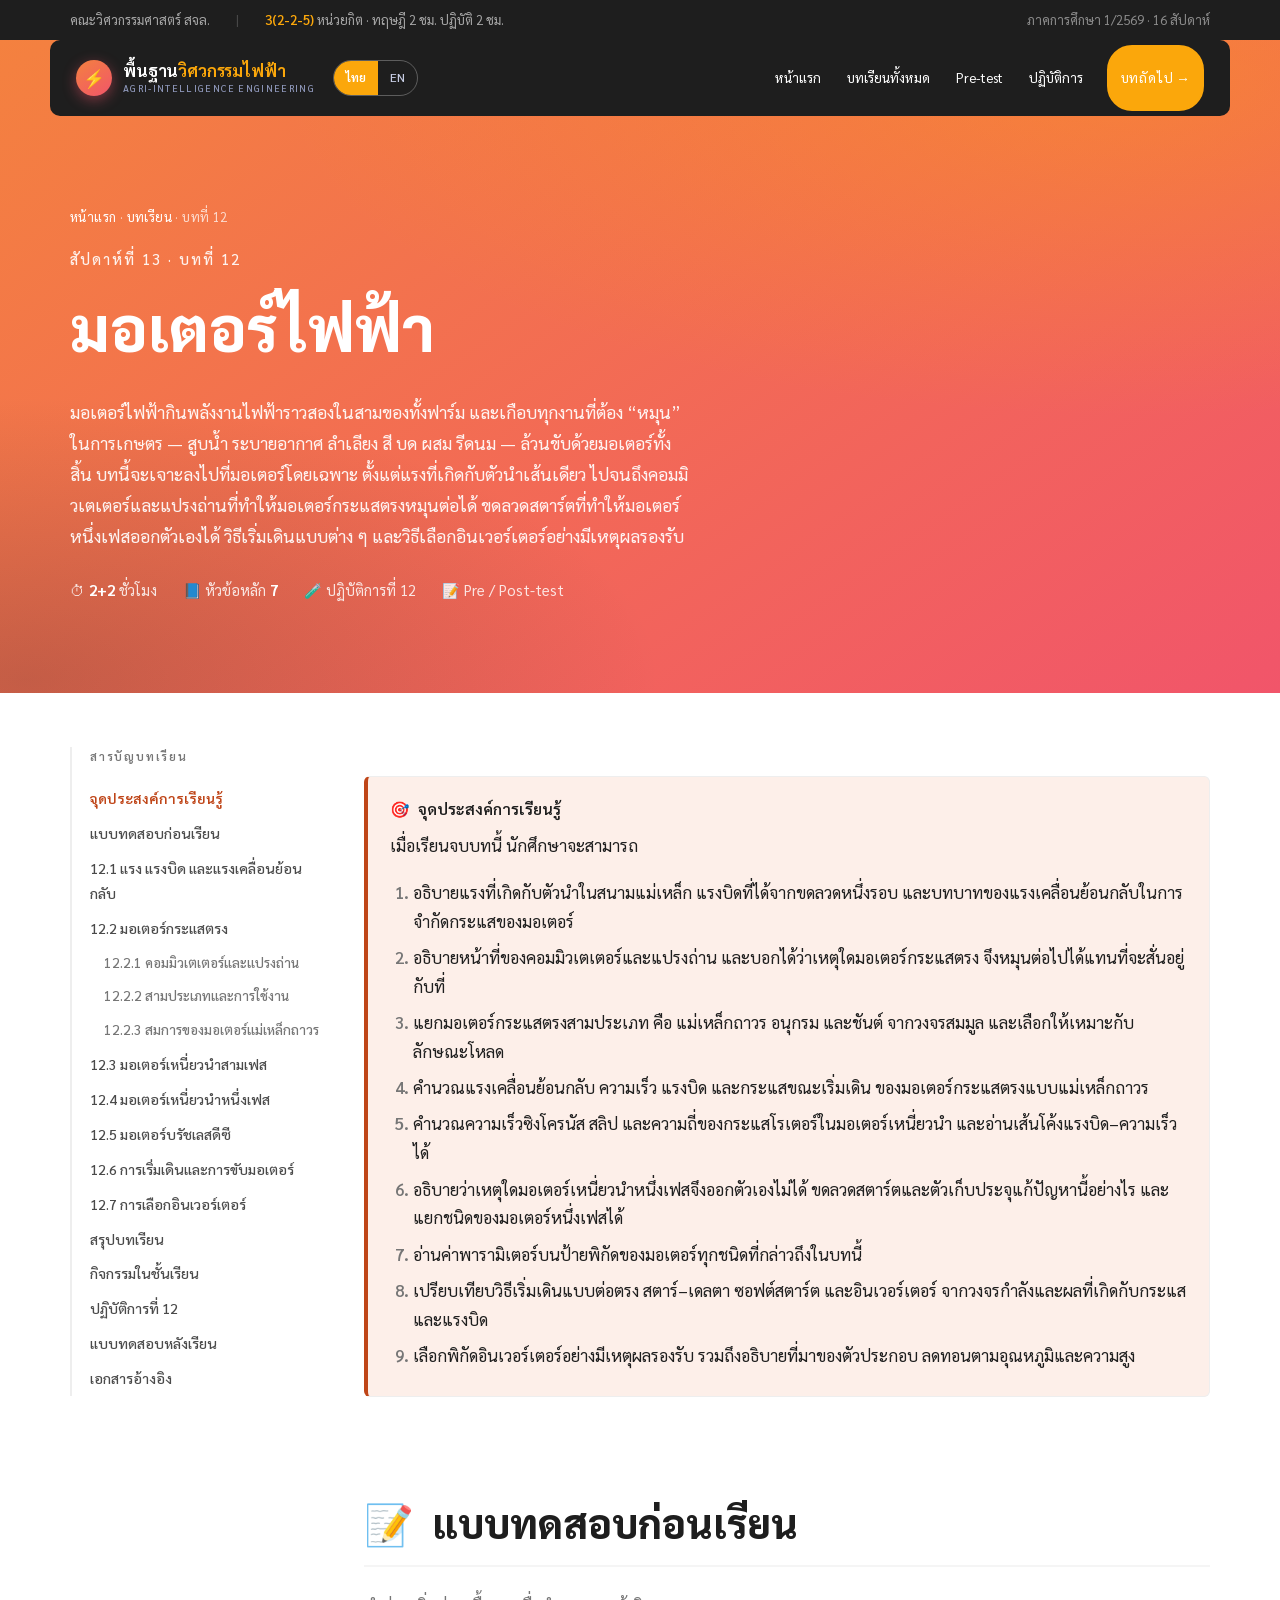
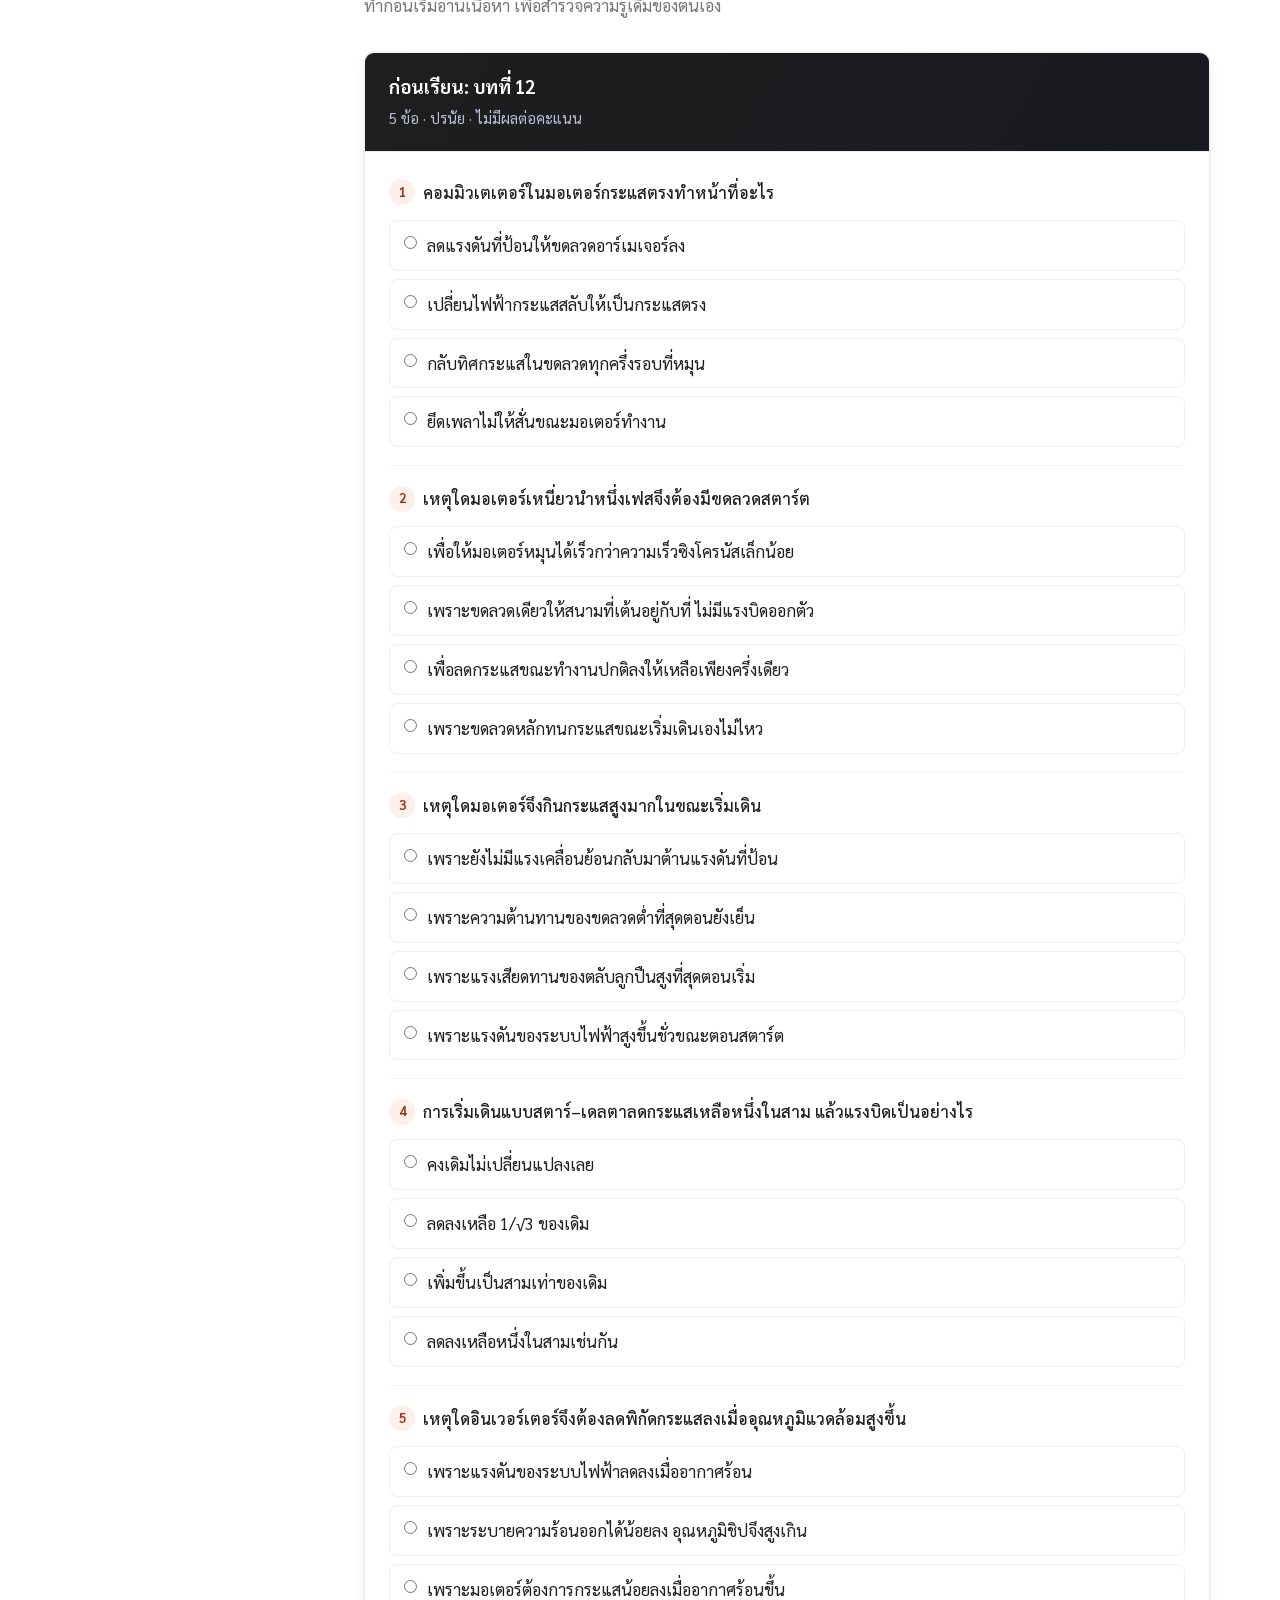
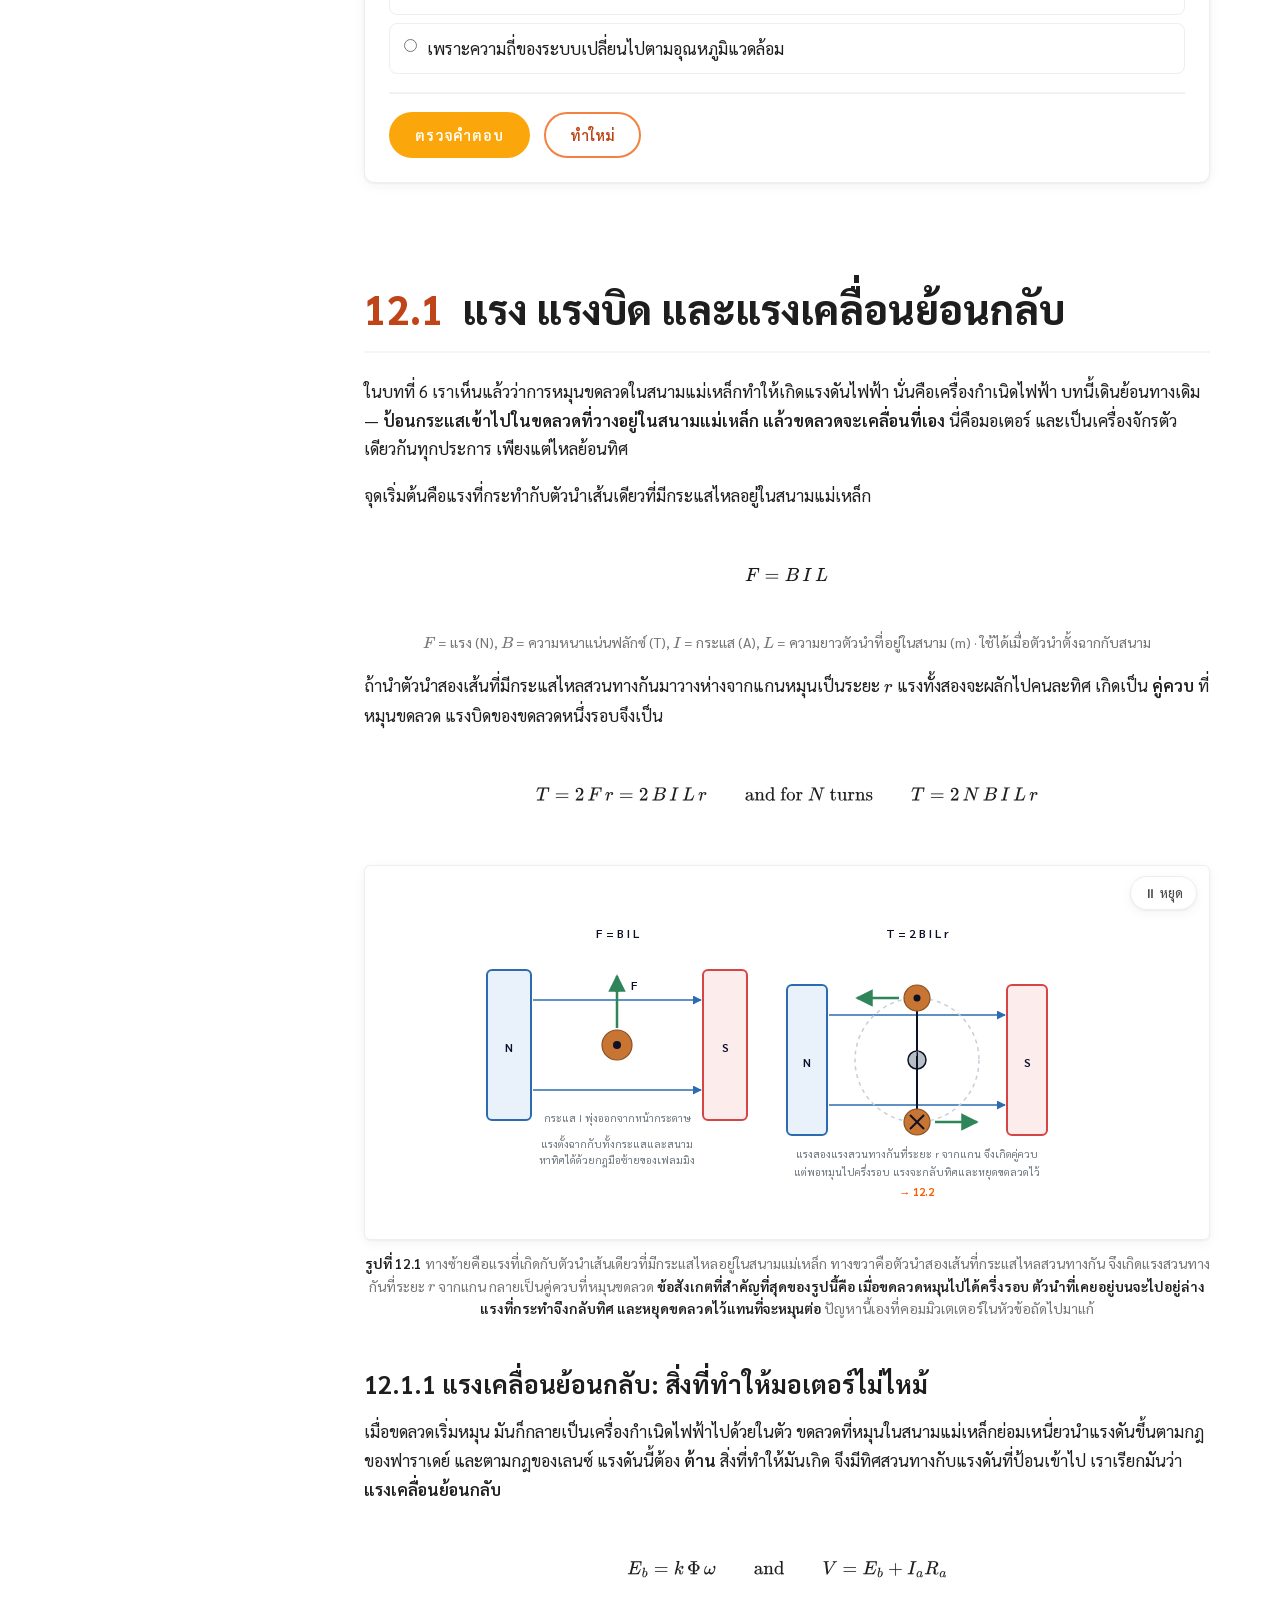
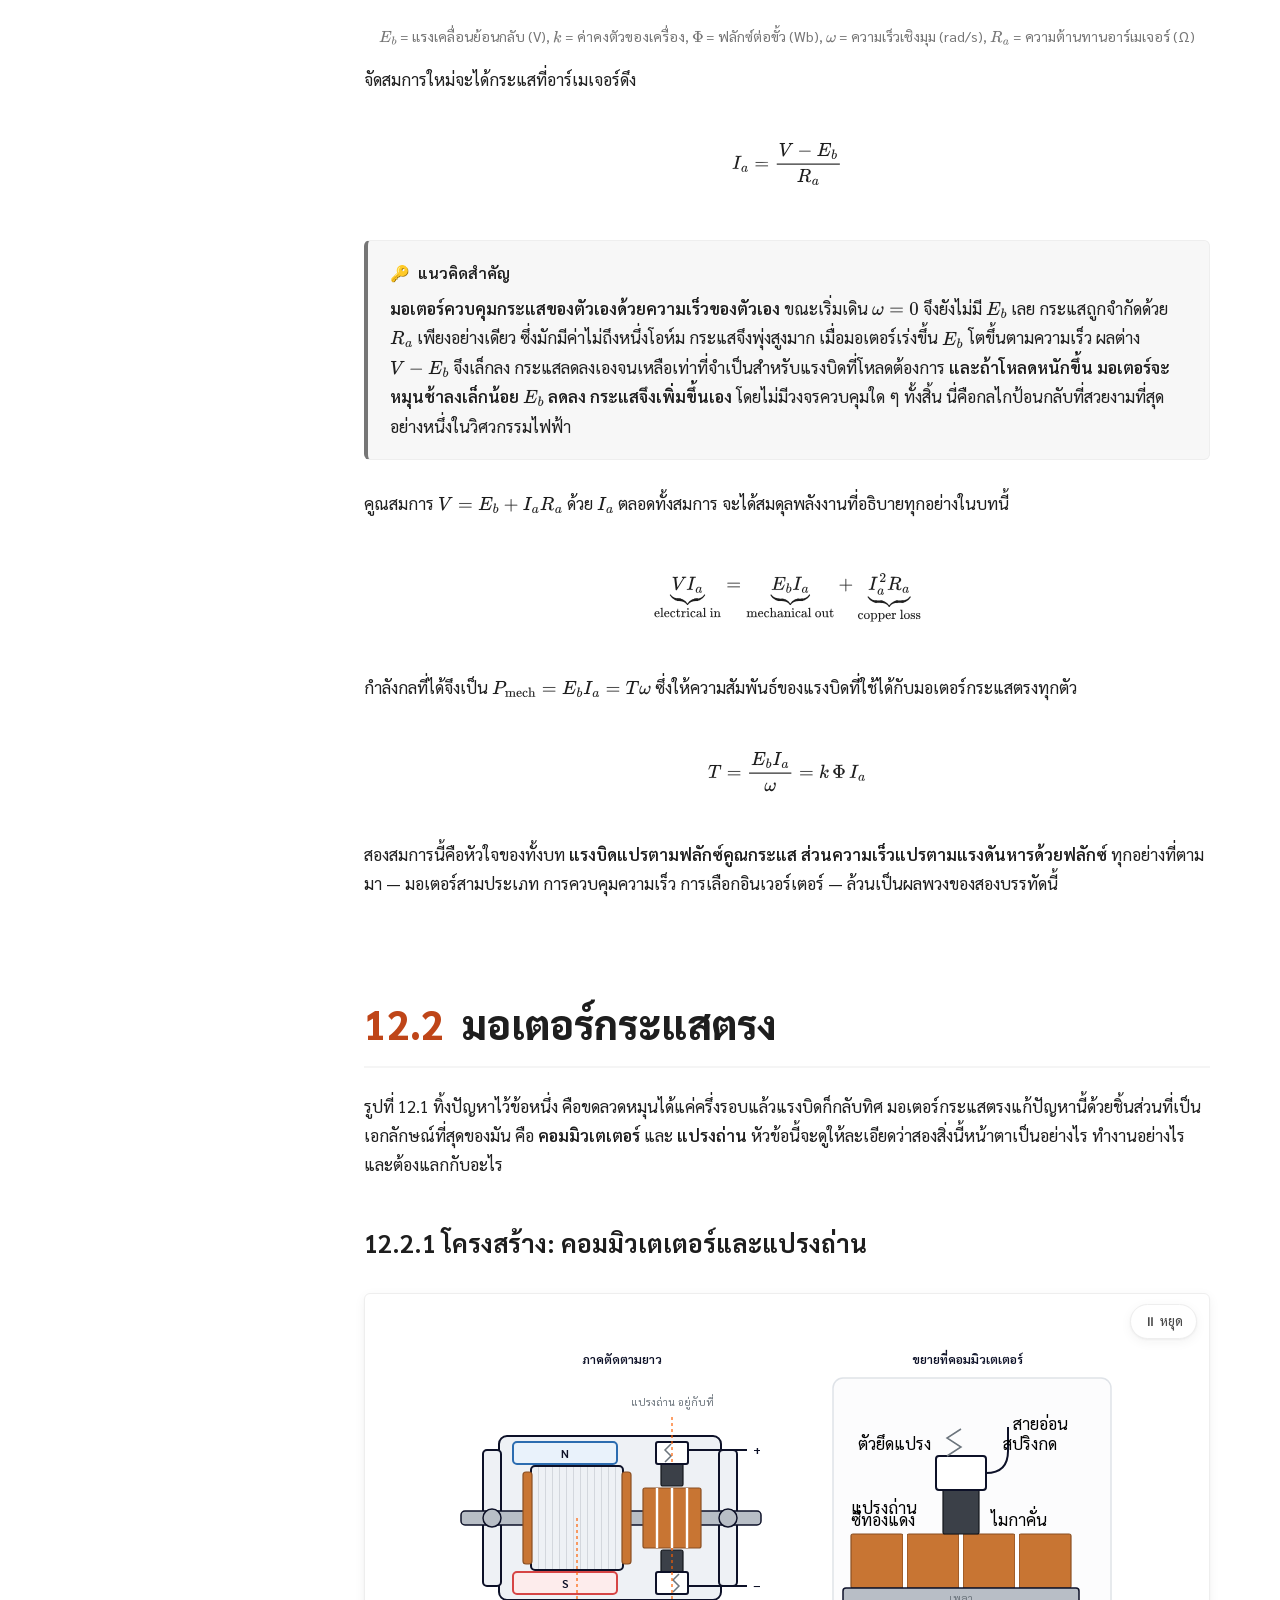
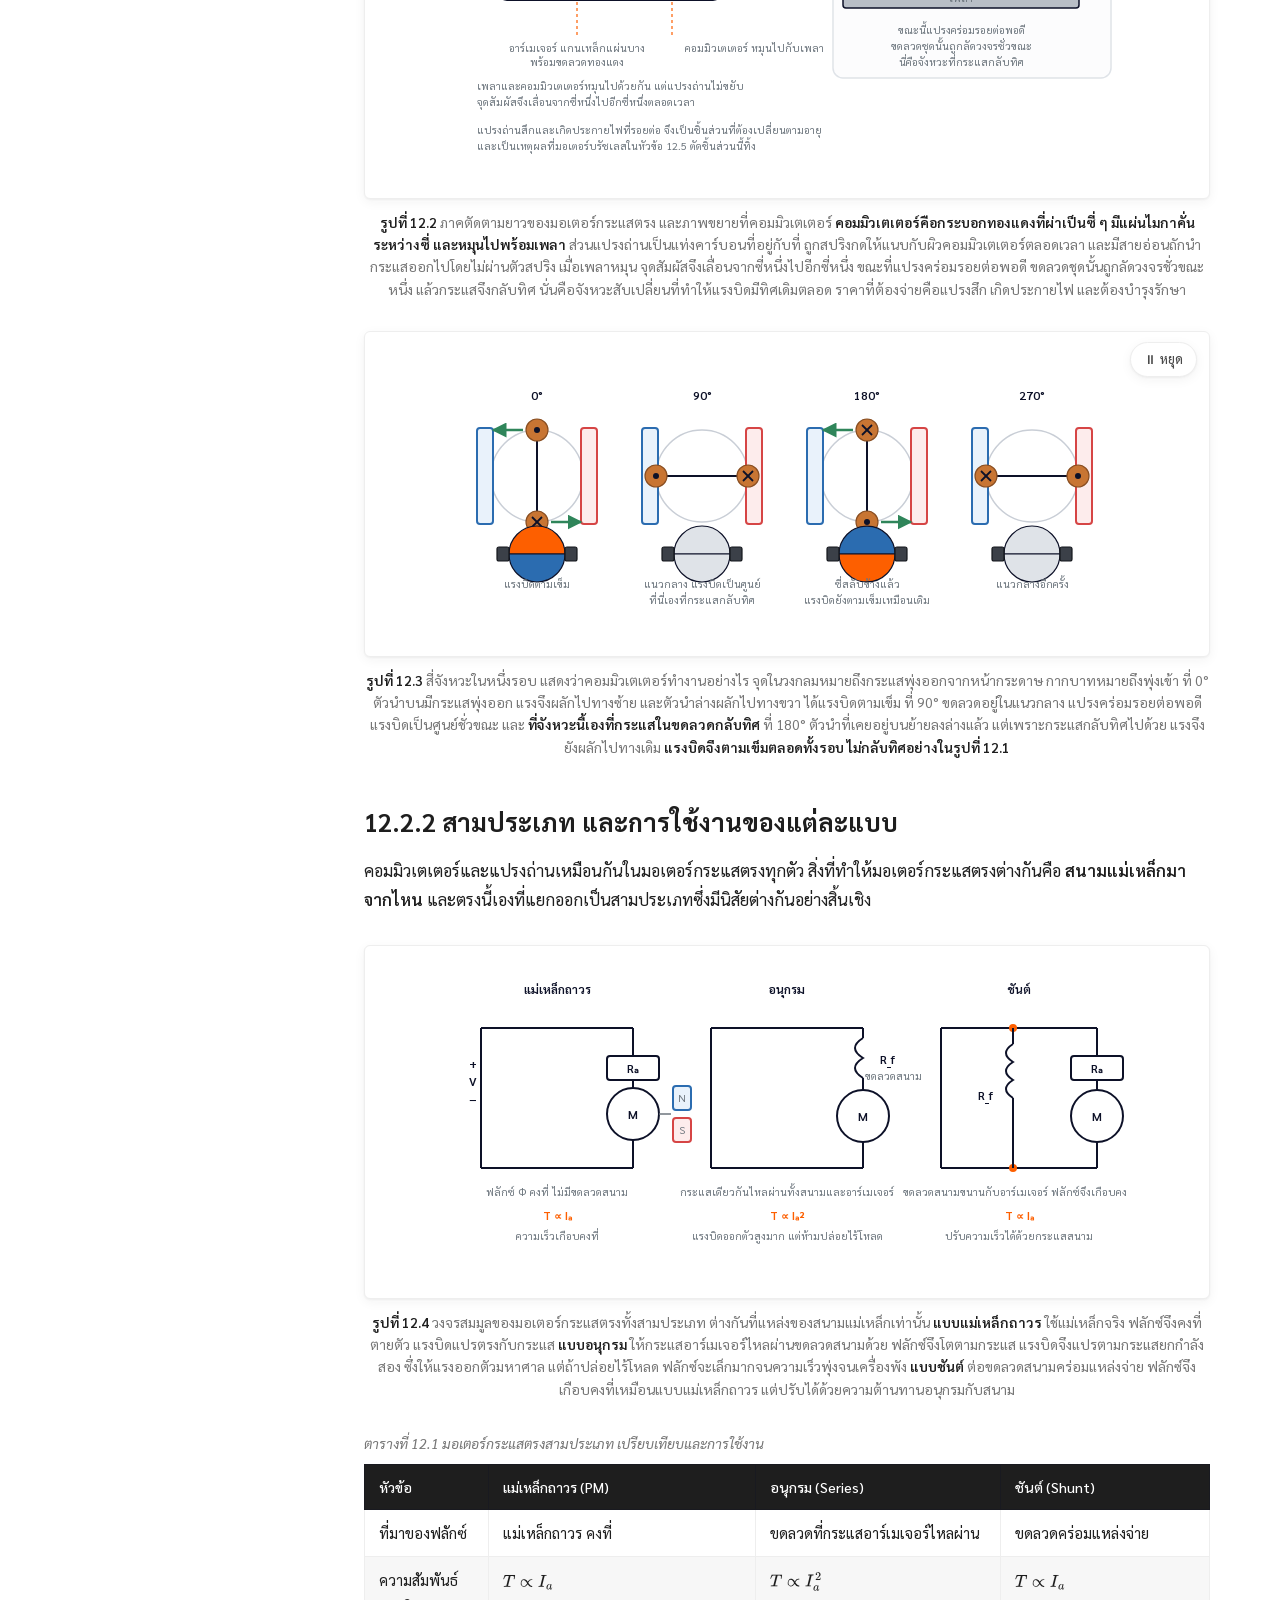
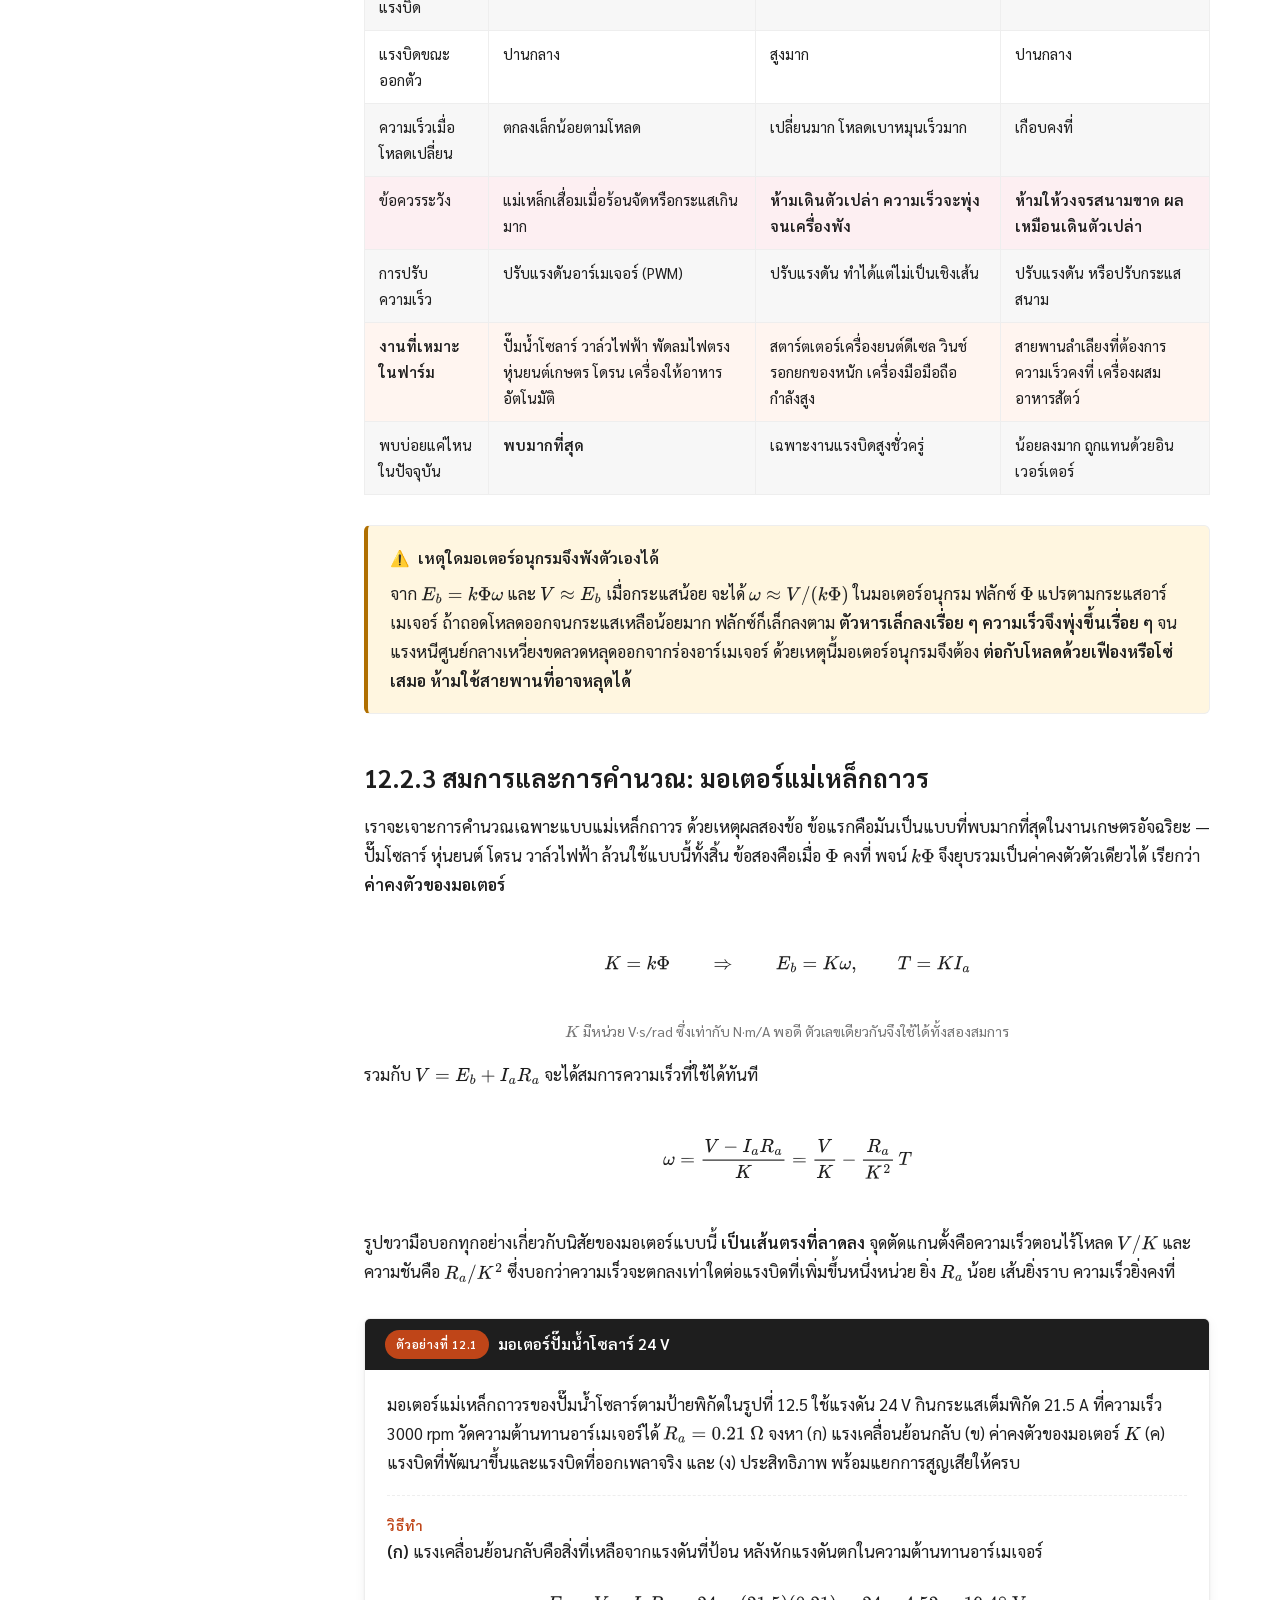
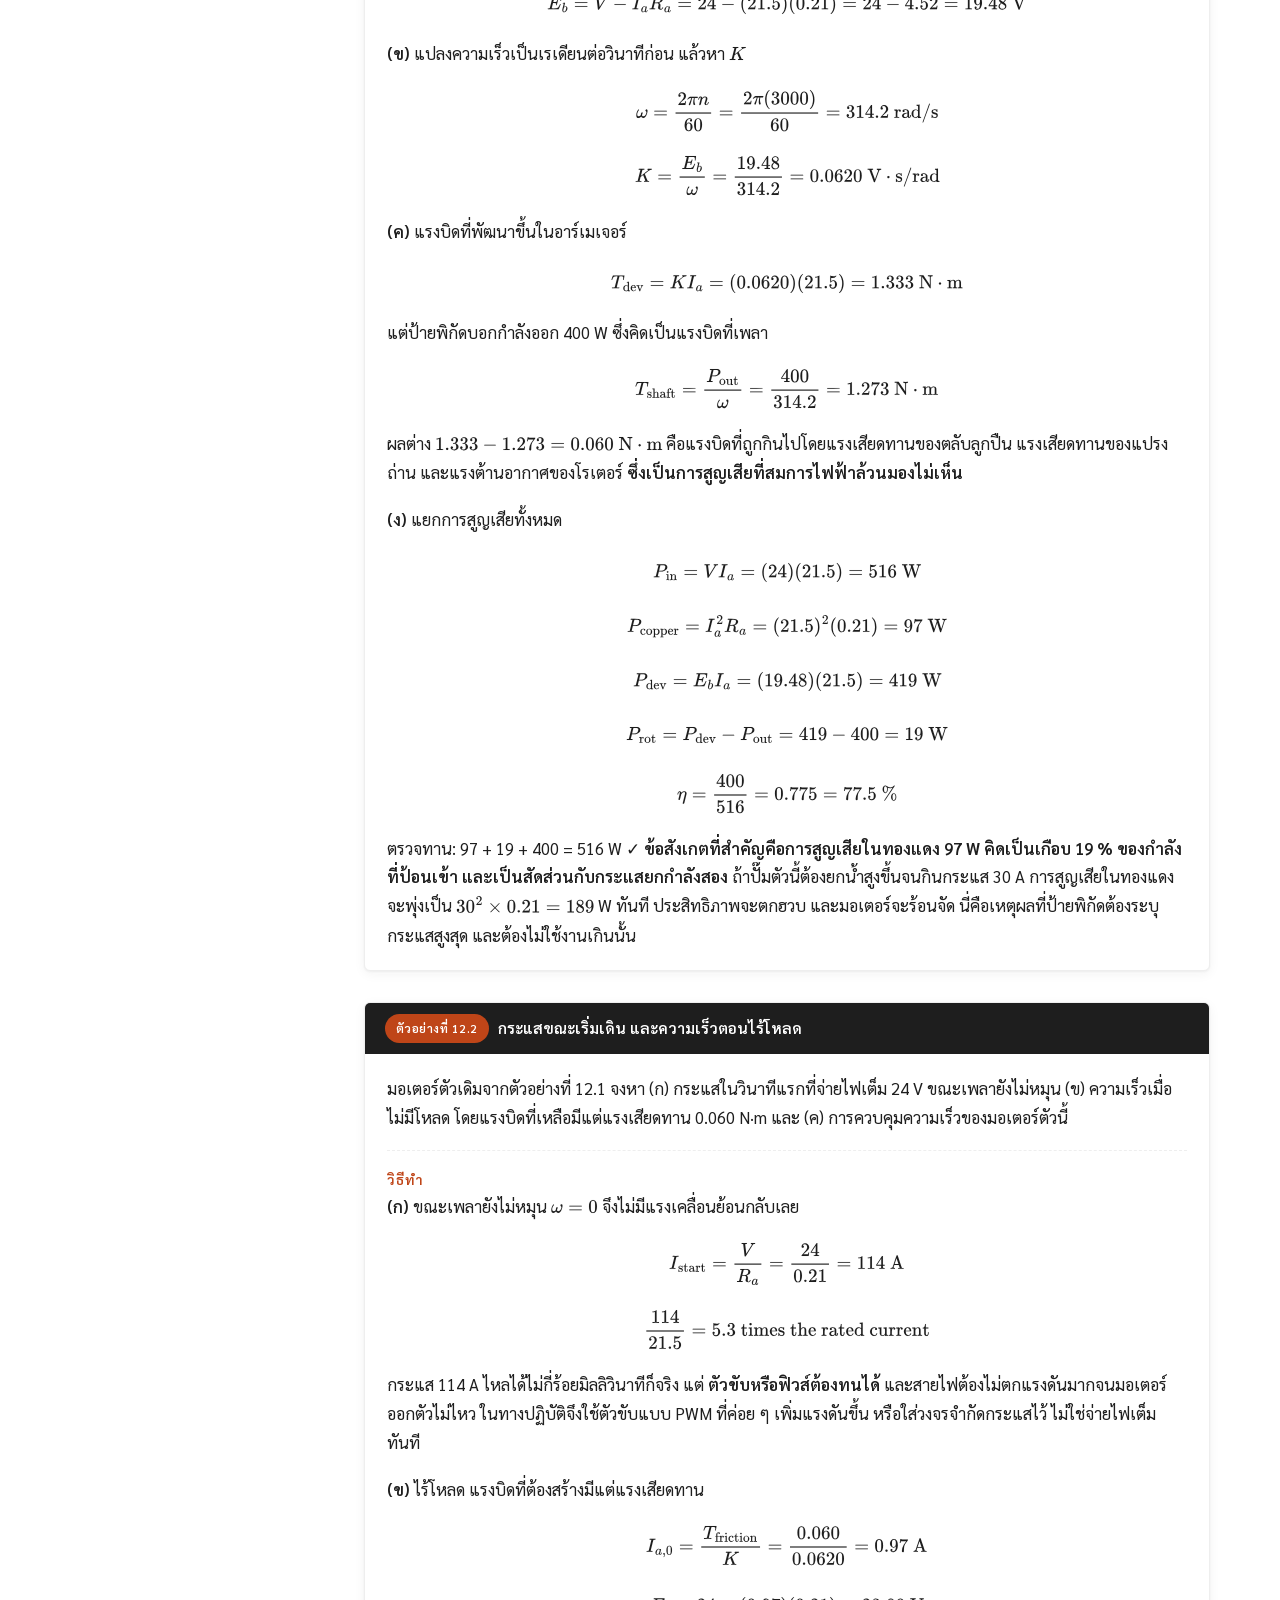
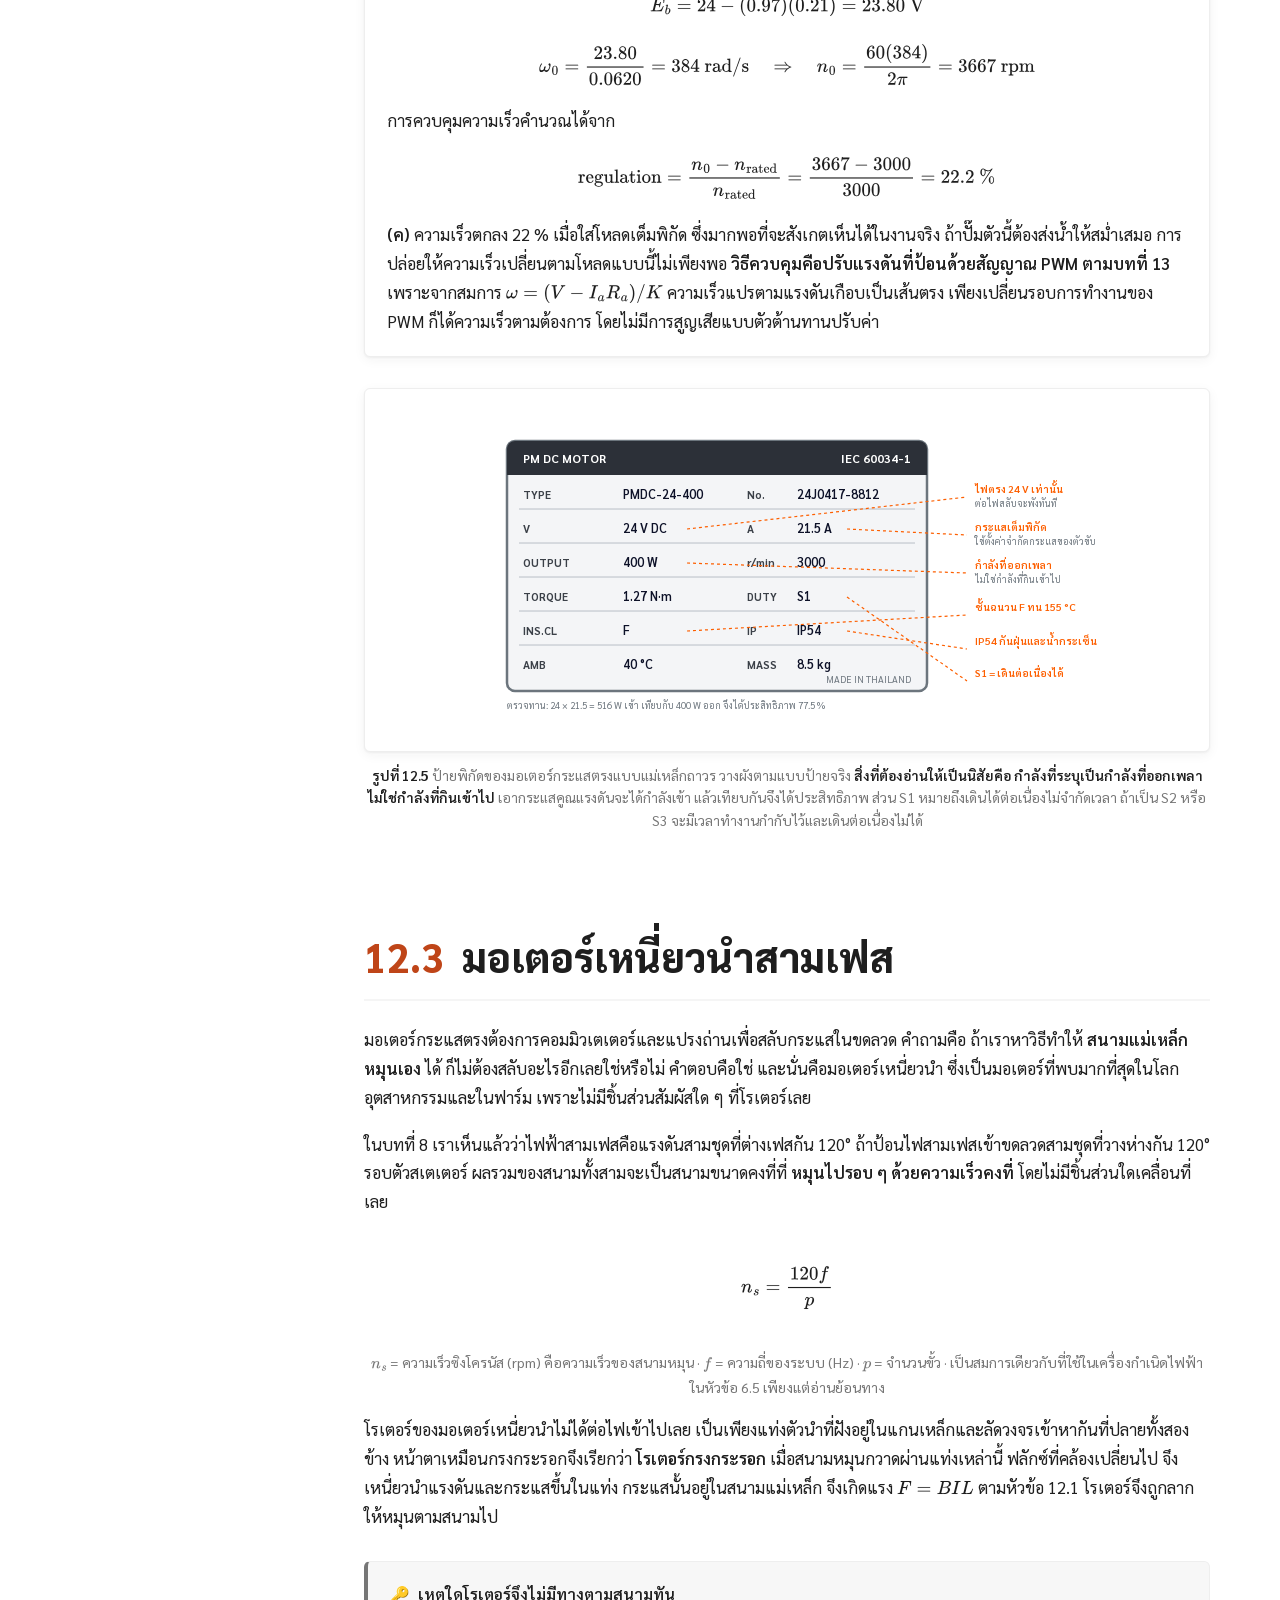
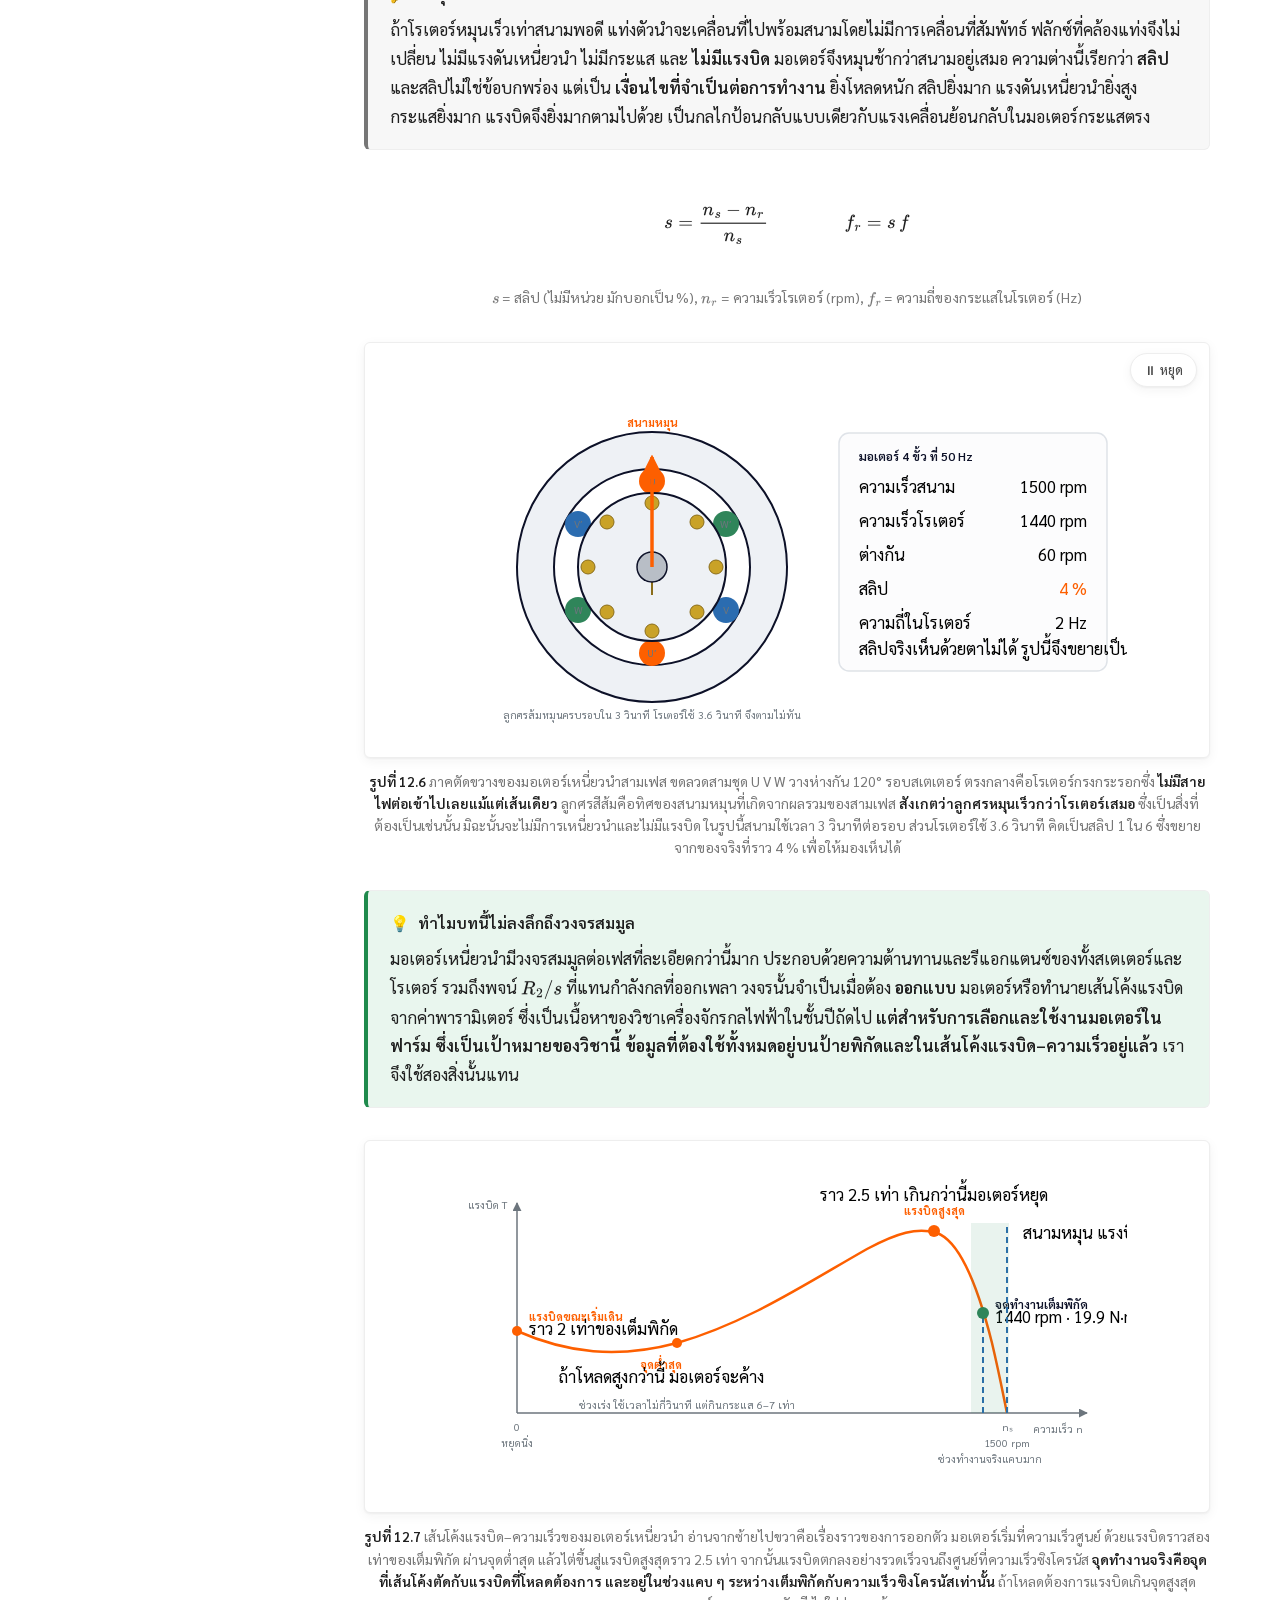
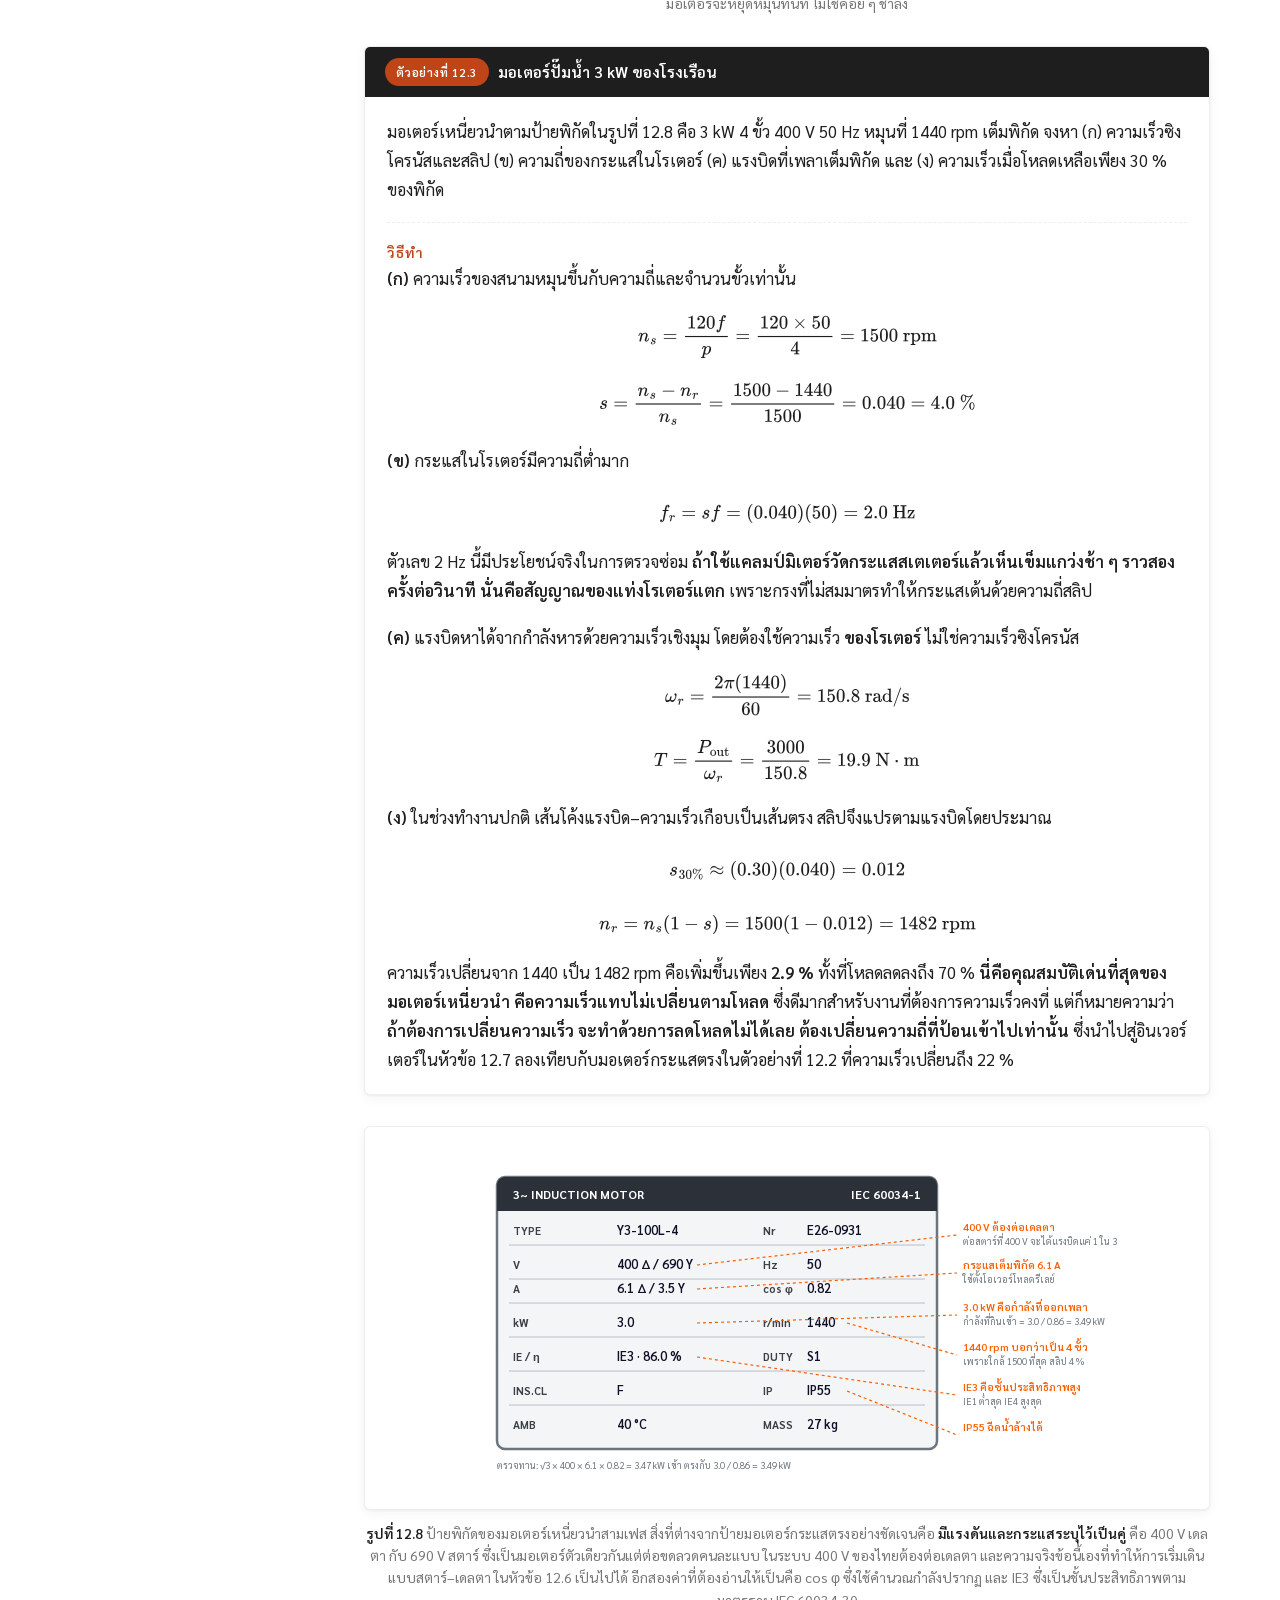
==== commit 2a943534: "Re-skin the site after templatemo's Lava landing page Replaces the previous skin with that template'" ====
--- a/chapters/ch12.html
+++ b/chapters/ch12.html
@@ -8,7 +8,7 @@
 <meta name="author" content="Jedsada Saijai">
 <link rel="preconnect" href="https://fonts.googleapis.com">
 <link rel="preconnect" href="https://fonts.gstatic.com" crossorigin>
-<link href="https://fonts.googleapis.com/css2?family=Archivo:wght@400;500;600;700;800&family=Anuphan:wght@400;500;600;700&display=swap" rel="stylesheet">
+<link href="https://fonts.googleapis.com/css2?family=Poppins:wght@300;400;500;600;700;800&family=Sarabun:wght@400;500;600;700&display=swap" rel="stylesheet">
 <link rel="stylesheet" href="../assets/css/style.css">
 <link rel="icon" href="data:image/svg+xml,<svg xmlns='http://www.w3.org/2000/svg' viewBox='0 0 100 100'><text y='.9em' font-size='90'>⚡</text></svg>">
 <script>
--- a/assets/css/style.css
+++ b/assets/css/style.css
@@ -2,25 +2,26 @@
    Fundamental of Electrical Engineering
    Agri-Intelligence Engineering (AIE) — KMITL
 
-   The visual language follows Future London Academy
-   (futurelondonacademy.co.uk): near-black #1a1a1a carrying a single bright
-   yellow #ffe32b, oversized uppercase display headings, very round corners
-   (20 to 32px), wide whitespace and almost no borders. Rebuilt here as one
-   small standalone stylesheet, so the site still opens from a file with no
-   framework and no network.
+   The visual language follows templatemo's Lava landing page: a white
+   ground, Poppins throughout, dark #1e1e1e headings over grey body text,
+   and the template's signature motif, a 145-degree gradient running from
+   orange #f4813f into coral #f1556a, with amber #fba70b pill buttons in
+   upper case that turn coral on hover. Rebuilt here as one small standalone
+   stylesheet, so the site still opens from a file with no framework and no
+   network.
 
    Two deliberate departures from that reference, both forced by what this
    site has to carry:
 
    1. Thai has no upper case, so `text-transform: uppercase` is applied to
-      the English spans alone. Setting it on a heading would leave the Thai
-      untouched and the two languages looking unrelated.
-
-   2. The yellow is a surface, never a text colour on white: #ffe32b on white
-      is about 1.5:1, far under the 4.5:1 that body text needs. It carries
-      dark text on top of it instead. For the same reason the figures keep
-      their own orange, blue and green linework, which stays legible as a
-      thin line where yellow would vanish.
+      the English spans alone. Setting it on a button or a heading would
+      leave the Thai untouched and the two languages looking unrelated.
+
+   2. The template's warm accents sit between 2:1 and 3.4:1 on white, under
+      the 4.5:1 that body text needs. They are therefore used as fills
+      carrying white text, while links and small print take a darkened
+      lava orange that does pass. The figures likewise keep their own
+      orange, blue and green linework, which carries meaning of its own.
 
    Copyright (c) 2026 Jedsada Saijai. All rights reserved.
    ========================================================================== */
@@ -28,30 +29,32 @@
 /* ---------------------------------------------------------------- 1. Tokens */
 :root {
   /* Reference palette */
-  --fla-black: #1a1a1a;
-  --fla-black-2: #2c2c2c;
-  --fla-yellow: #ffe32b;
-  --fla-yellow-dark: #e6cb13;
-  --fla-yellow-soft: #fffbe0;
-  --fla-coral: #ff7665;
-  --fla-grey: #e5e5e5;
-  --fla-grey-2: #999999;
+  --lava-dark: #1e1e1e;
+  --lava-dark-2: #191a20;
+  --lava-orange: #f4813f;
+  --lava-coral: #f1556a;
+  --lava-amber: #fba70b;
+  --lava-deep: #bf4518;        /* the orange, darkened until it passes on white */
+  --lava-soft: #fdefe9;
+  --lava-grey: #eeeeee;
+  --lava-grey-2: #7a7a7a;
+  --lava-gradient: linear-gradient(145deg, #f4813f 0%, #f1556a 100%);
 
   /* Semantic */
-  --brand: var(--fla-black);
-  --brand-dark: #000000;
-  --brand-soft: var(--fla-yellow-soft);
-  --accent: var(--fla-yellow);
-  --accent-dark: var(--fla-yellow-dark);
-  --ink: var(--fla-black);
+  --brand: var(--lava-deep);
+  --brand-dark: #9e3712;
+  --brand-soft: var(--lava-soft);
+  --accent: var(--lava-amber);
+  --accent-dark: var(--lava-coral);
+  --ink: var(--lava-dark);
   --ink-2: #4a4a4a;
   --ink-3: #767676;
-  --line: var(--fla-grey);
-  --line-2: #f0f0f0;
+  --line: var(--lava-grey);
+  --line-2: #f5f5f5;
   --bg: #ffffff;
-  --bg-alt: #f7f7f5;
-  --surface-2: #f7f7f5;
-  --bg-dark: var(--fla-black);
+  --bg-alt: #f7f7f7;
+  --surface-2: #f7f7f7;
+  --bg-dark: var(--lava-dark);
 
   --ok: #1f8a4c;
   --ok-soft: #e9f6ee;
@@ -62,23 +65,24 @@
   --info: #2b6cb0;
   --info-soft: #e9f2fb;
 
-  /* Type. Archivo stands in for the reference's proprietary OnyFuture;
-     Anuphan is its Thai counterpart, geometric in the same way. */
-  --font-sans: "Archivo", "Anuphan", "Noto Sans Thai", "Leelawadee UI",
+  /* Type. Poppins is the template's own face; Sarabun is its Thai
+     companion, matching it in weight and roundness. */
+  --font-sans: "Poppins", "Sarabun", "Noto Sans Thai", "Leelawadee UI",
     "Tahoma", -apple-system, BlinkMacSystemFont, "Segoe UI", Arial, sans-serif;
-  --font-thai: "Anuphan", "Noto Sans Thai", "Leelawadee UI", "Tahoma",
-    "Archivo", sans-serif;
+  --font-thai: "Sarabun", "Noto Sans Thai", "Leelawadee UI", "Tahoma",
+    "Poppins", sans-serif;
   --font-mono: "JetBrains Mono", Consolas, "Liberation Mono", Menlo, monospace;
 
-  /* Shape: round, in the reference's manner */
-  --radius: 16px;
-  --radius-md: 20px;
-  --radius-lg: 24px;
-  --radius-xl: 32px;
-  --radius-pill: 999px;
-  --shadow-sm: 0 1px 2px rgba(26, 26, 26, .05), 0 2px 10px rgba(26, 26, 26, .04);
-  --shadow: 0 8px 28px rgba(26, 26, 26, .07);
-  --shadow-lg: 0 22px 56px rgba(26, 26, 26, .12);
+  /* Shape: the template keeps its corners modest, 5 to 10px, and saves
+     the full pill for its buttons */
+  --radius: 6px;
+  --radius-md: 10px;
+  --radius-lg: 10px;
+  --radius-xl: 14px;
+  --radius-pill: 25px;
+  --shadow-sm: 0 1px 2px rgba(30, 30, 30, .05), 0 3px 12px rgba(30, 30, 30, .05);
+  --shadow: 0 10px 30px rgba(241, 85, 106, .10);
+  --shadow-lg: 0 22px 56px rgba(30, 30, 30, .13);
 
   --container: 1180px;
   --reading: 820px;
@@ -92,6 +96,8 @@
 .u-caps .en,
 .hero .eyebrow .en,
 .section-head .eyebrow .en { text-transform: uppercase; letter-spacing: .06em; }
+
+::selection { background: var(--lava-coral); color: #fff; }
 
 /* -------------------------------------------------------------- 2. Reset */
 *, *::before, *::after { box-sizing: border-box; }
@@ -124,7 +130,7 @@
 h1, h2, h3, h4, h5 {
   font-weight: 700;
   line-height: 1.22;
-  color: var(--fla-black);
+  color: var(--lava-dark);
   margin: 0 0 .6em;
   letter-spacing: -.018em;
 }
@@ -139,7 +145,7 @@
 li { margin-bottom: .45em; }
 li::marker { color: var(--brand); font-weight: 600; }
 ol li::marker { color: var(--ink-3); }
-strong, b { font-weight: 600; color: var(--fla-black); }
+strong, b { font-weight: 600; color: var(--lava-dark); }
 code, kbd, samp {
   font-family: var(--font-mono);
   font-size: .88em;
@@ -199,11 +205,11 @@
   color: var(--brand);
   margin-bottom: .55rem;
 }
-.hero .eyebrow { color: var(--fla-yellow); }
+.hero .eyebrow { color: #fff; opacity: .9; }
 
 /* ------------------------------------------------------------ 5. Top bar */
 .topbar {
-  background: var(--fla-black);
+  background: var(--lava-dark);
   color: #a8a8a8;
   font-size: .82rem;
   line-height: var(--topbar-h);
@@ -221,7 +227,7 @@
 }
 .topbar .sep { color: #4a4a4a; }
 .topbar .right { margin-left: auto; color: #8c8c8c; }
-.topbar b { color: var(--fla-yellow); font-weight: 600; }
+.topbar b { color: var(--lava-amber); font-weight: 600; }
 @media (max-width: 720px) { .topbar { display: none; } }
 
 /* ------------------------------------------------------------ 6. Navbar */
@@ -245,7 +251,7 @@
   margin-inline: auto;
   min-height: var(--nav-h);
   padding-inline: 26px;
-  background: var(--fla-black);
+  background: var(--lava-dark);
   border-radius: var(--radius-md);
   display: flex;
   align-items: center;
@@ -265,15 +271,15 @@
 }
 .brand:hover { text-decoration: none; color: #fff; }
 /* Part of the wordmark is picked out in the accent colour */
-.brand .hi { color: var(--fla-yellow); }
+.brand .hi { color: var(--lava-amber); }
 .brand-mark {
   width: 36px; height: 36px;
   display: grid; place-items: center;
-  background: var(--fla-yellow);
-  color: var(--fla-black);
+  background: var(--lava-gradient);
+  color: #fff;
   border-radius: var(--radius-pill);
   font-size: 1.1rem;
-  box-shadow: 0 4px 14px rgba(255, 227, 43, .40);
+  box-shadow: 0 4px 14px rgba(241, 85, 106, .45);
 }
 .brand small {
   display: block;
@@ -301,8 +307,8 @@
   font-weight: 400;
   color: #fff;
 }
-.nav-links a:hover { color: var(--fla-yellow); text-decoration: none; }
-.nav-links a.active { color: var(--fla-yellow); }
+.nav-links a:hover { color: var(--lava-amber); text-decoration: none; }
+.nav-links a.active { color: var(--lava-amber); }
 .nav-links .btn { margin-left: 10px; }
 
 .lang-switch {
@@ -323,7 +329,7 @@
 }
 .lang-switch button:hover { color: #fff; }
 .lang-switch button[aria-pressed="true"] {
-  background: var(--fla-yellow); color: var(--fla-black); font-weight: 700;
+  background: var(--lava-amber); color: #fff; font-weight: 600;
 }
 
 .nav-toggle {
@@ -340,8 +346,8 @@
 /* The full wordmark plus the menu needs the whole 1110px bar, so the
    collapsed menu takes over as soon as the container starts to shrink. */
 @media (max-width: 1109px) {
-  .nav { background: var(--fla-black); }
-  .nav.is-stuck { background: var(--fla-black); backdrop-filter: none; }
+  .nav { background: var(--lava-dark); }
+  .nav.is-stuck { background: var(--lava-dark); backdrop-filter: none; }
   .nav-inner { padding-inline: 20px; position: relative; }
   .nav-toggle { display: block; order: 3; }
   .lang-switch { order: 2; margin-left: auto; }
@@ -352,7 +358,7 @@
     flex-direction: column;
     align-items: stretch;
     gap: 0;
-    background: var(--fla-black);
+    background: var(--lava-dark);
     box-shadow: var(--shadow);
     padding: 6px 20px 18px;
     max-height: calc(100vh - var(--nav-h));
@@ -369,8 +375,8 @@
   position: relative;
   margin-top: calc(-1 * var(--nav-h));
   padding: calc(var(--nav-h) + clamp(48px, 7vw, 104px)) 0 clamp(56px, 7vw, 104px);
-  background: var(--fla-black);
-  color: #ededed;
+  background: var(--lava-gradient);
+  color: #fff;
   overflow: hidden;
 }
 /* Two soft washes lift the flat black hero without needing a photograph */
@@ -379,10 +385,10 @@
   position: absolute;
   inset: 0;
   background:
-    radial-gradient(120% 90% at 86% 8%, rgba(255, 227, 43, .20) 0%,
-                    rgba(255, 227, 43, 0) 58%),
-    radial-gradient(90% 80% at 4% 96%, rgba(255, 118, 101, .12) 0%,
-                    rgba(255, 118, 101, 0) 60%);
+    radial-gradient(110% 86% at 88% 6%, rgba(251, 167, 11, .38) 0%,
+                    rgba(251, 167, 11, 0) 60%),
+    radial-gradient(80% 70% at 2% 98%, rgba(30, 30, 30, .22) 0%,
+                    rgba(30, 30, 30, 0) 62%);
   pointer-events: none;
 }
 .hero > .container { position: relative; z-index: 1; }
@@ -395,25 +401,25 @@
   letter-spacing: -.022em;
 }
 .hero h1 .en { text-transform: uppercase; }
-.hero p.lead { font-size: 1.1rem; color: #c9c9c9; max-width: 62ch; }
+.hero p.lead { font-size: 1.1rem; color: rgba(255, 255, 255, .92); max-width: 62ch; }
 .hero-meta {
   display: flex;
   flex-wrap: wrap;
   gap: 10px 26px;
   margin-top: 26px;
   font-size: .92rem;
-  color: #a8a8a8;
-}
-.hero-meta strong { color: var(--fla-yellow); font-weight: 700; }
+  color: rgba(255, 255, 255, .84);
+}
+.hero-meta strong { color: #fff; font-weight: 700; }
 
 .breadcrumb {
   font-size: .82rem;
-  color: #8c8c8c;
+  color: rgba(255, 255, 255, .74);
   margin-bottom: 1.1rem;
   letter-spacing: .03em;
 }
-.breadcrumb a { color: #d4d4d4; }
-.breadcrumb a:hover { color: var(--fla-yellow); }
+.breadcrumb a { color: #fff; }
+.breadcrumb a:hover { color: var(--lava-amber); }
 
 /* ----------------------------------------------------------- 8. Buttons */
 .btn {
@@ -433,24 +439,27 @@
 }
 .btn:hover { text-decoration: none; transform: translateY(-1px); }
 .btn:active { transform: translateY(0); }
-/* The reference's signature control: a yellow pill carrying black text. */
+/* The template's signature control: an amber pill in upper case that
+   turns coral on hover. Upper case reaches the English span only. */
 .btn-primary {
-  background: var(--fla-yellow);
-  border-color: var(--fla-yellow);
-  color: var(--fla-black);
-  font-weight: 700;
+  background: var(--lava-amber);
+  border-color: var(--lava-amber);
+  color: #fff;
+  font-weight: 600;
+  letter-spacing: .06em;
   box-shadow: none;
 }
+.btn-primary .en { text-transform: uppercase; }
 .btn-primary:hover {
-  background: var(--fla-yellow-dark);
-  border-color: var(--fla-yellow-dark);
-  color: var(--fla-black);
+  background: var(--lava-coral);
+  border-color: var(--lava-coral);
+  color: #fff;
 }
 /* On the dark hero a yellow pill still reads, so only the outline changes. */
-.btn-outline { border-color: var(--fla-black); background: #fff; color: var(--fla-black); font-weight: 600; }
-.btn-outline:hover { background: var(--fla-black); color: #fff; }
+.btn-outline { border-color: var(--lava-orange); background: #fff; color: var(--lava-deep); font-weight: 600; }
+.btn-outline:hover { background: var(--lava-orange); border-color: var(--lava-orange); color: #fff; }
 .btn-ghost { background: transparent; color: #fff; border-color: rgba(255, 255, 255, .55); }
-.btn-ghost:hover { background: #fff; color: var(--fla-black); border-color: #fff; }
+.btn-ghost:hover { background: #fff; color: var(--lava-dark); border-color: #fff; }
 .btn-sm { padding: 8px 17px; font-size: .82rem; border-width: 2px; }
 .btn[disabled] { opacity: .5; cursor: not-allowed; transform: none; }
 .btn-row { display: flex; flex-wrap: wrap; gap: 12px; margin-top: 30px; }
@@ -469,7 +478,7 @@
 .card-link:hover {
   transform: translateY(-4px);
   box-shadow: var(--shadow);
-  border-color: var(--fla-black);
+  border-color: var(--lava-dark);
   text-decoration: none;
 }
 
@@ -477,8 +486,8 @@
   width: 52px; height: 52px;
   display: grid; place-items: center;
   border-radius: 50%;
-  background: var(--fla-yellow);
-  color: var(--fla-black);
+  background: var(--lava-gradient);
+  color: #fff;
   font-size: 1.4rem;
   margin-bottom: 18px;
 }
@@ -519,7 +528,7 @@
   color: var(--ink-2);
   border: 1px solid var(--line);
 }
-.badge-brand { background: var(--fla-yellow); color: var(--fla-black); border-color: transparent; }
+.badge-brand { background: var(--lava-amber); color: #fff; border-color: transparent; }
 .badge-ok { background: var(--ok-soft); color: var(--ok); border-color: #c6e8d5; }
 .badge-info { background: var(--info-soft); color: var(--info); border-color: #cfe1f5; }
 .badge-exam { background: #f1eaff; color: #6b3fd4; border-color: #ddd0fb; }
@@ -607,7 +616,7 @@
   align-items: center;
   gap: 8px;
   font-weight: 600;
-  color: var(--fla-black);
+  color: var(--lava-dark);
   margin-bottom: .5em;
   font-size: .98rem;
 }
@@ -628,7 +637,7 @@
   box-shadow: var(--shadow-sm);
 }
 .example-head {
-  background: var(--fla-black);
+  background: var(--lava-dark);
   color: #fff;
   padding: 11px 20px;
   font-weight: 600;
@@ -677,11 +686,11 @@
   vertical-align: top;
 }
 thead th {
-  background: var(--fla-black);
+  background: var(--lava-dark);
   color: #fff;
   font-weight: 500;
   font-size: .88rem;
-  border-color: var(--fla-black-2);
+  border-color: var(--lava-dark-2);
 }
 tbody tr:nth-child(even) { background: var(--bg-alt); }
 tbody tr:hover { background: var(--brand-soft); }
@@ -704,7 +713,7 @@
   color: var(--ink-3);
   line-height: 1.6;
 }
-figcaption b { color: var(--fla-black); }
+figcaption b { color: var(--lava-dark); }
 
 /* Animated figures — the state lives in data-anim on the box, so the button
    label and the animation are driven entirely by CSS.                      */
@@ -771,7 +780,7 @@
 .quiz-head {
   padding: 20px 24px;
   border-bottom: 1px solid var(--line);
-  background: linear-gradient(120deg, var(--fla-black), var(--fla-black-2));
+  background: linear-gradient(120deg, var(--lava-dark), var(--lava-dark-2));
   color: #fff;
 }
 .quiz-head h3 { color: #fff; margin: 0 0 .25em; font-size: 1.16rem; }
@@ -832,11 +841,11 @@
   padding-top: 18px;
   border-top: 1px solid var(--line);
 }
-.quiz-score { font-weight: 600; color: var(--fla-black); }
+.quiz-score { font-weight: 600; color: var(--lava-dark); }
 .quiz-score .pct {
   display: inline-block;
-  background: var(--fla-yellow);
-  color: var(--fla-black);
+  background: var(--lava-gradient);
+  color: #fff;
   border-radius: var(--radius-pill);
   padding: 2px 12px;
   font-size: 1.2rem;
@@ -875,7 +884,7 @@
   width: 27px; height: 27px;
   display: grid; place-items: center;
   border-radius: 50%;
-  background: var(--fla-black);
+  background: var(--lava-dark);
   color: #fff;
   font-size: .82rem;
   font-weight: 600;
@@ -941,12 +950,12 @@
   font-size: .74rem; font-weight: 600; letter-spacing: 1.4px;
   text-transform: uppercase; color: var(--ink-3);
 }
-.chapter-nav .ttl { font-weight: 600; color: var(--fla-black); }
+.chapter-nav .ttl { font-weight: 600; color: var(--lava-dark); }
 .chapter-nav .next { text-align: right; }
 
 /* Near-black footer, continuing the hero */
 .site-foot {
-  background: var(--fla-black);
+  background: var(--lava-dark);
   color: #9a9a9a;
   padding: clamp(48px, 6vw, 96px) 0 34px;
   font-size: .88rem;
@@ -960,9 +969,9 @@
   margin-bottom: 1.4rem;
 }
 .site-foot .foot-logo { color: #ffffff; font-weight: 800; }
-.site-foot .foot-logo .hi { color: var(--fla-yellow); }
+.site-foot .foot-logo .hi { color: var(--lava-amber); }
 .site-foot a { color: #b6b6b6; }
-.site-foot a:hover { color: var(--fla-yellow); text-decoration: none; }
+.site-foot a:hover { color: var(--lava-amber); text-decoration: none; }
 .site-foot ul { list-style: none; padding: 0; }
 .site-foot li { margin-bottom: .45em; }
 .site-foot code { background: #2e2e2e; border-color: #3d3d3d; color: #ddd; }
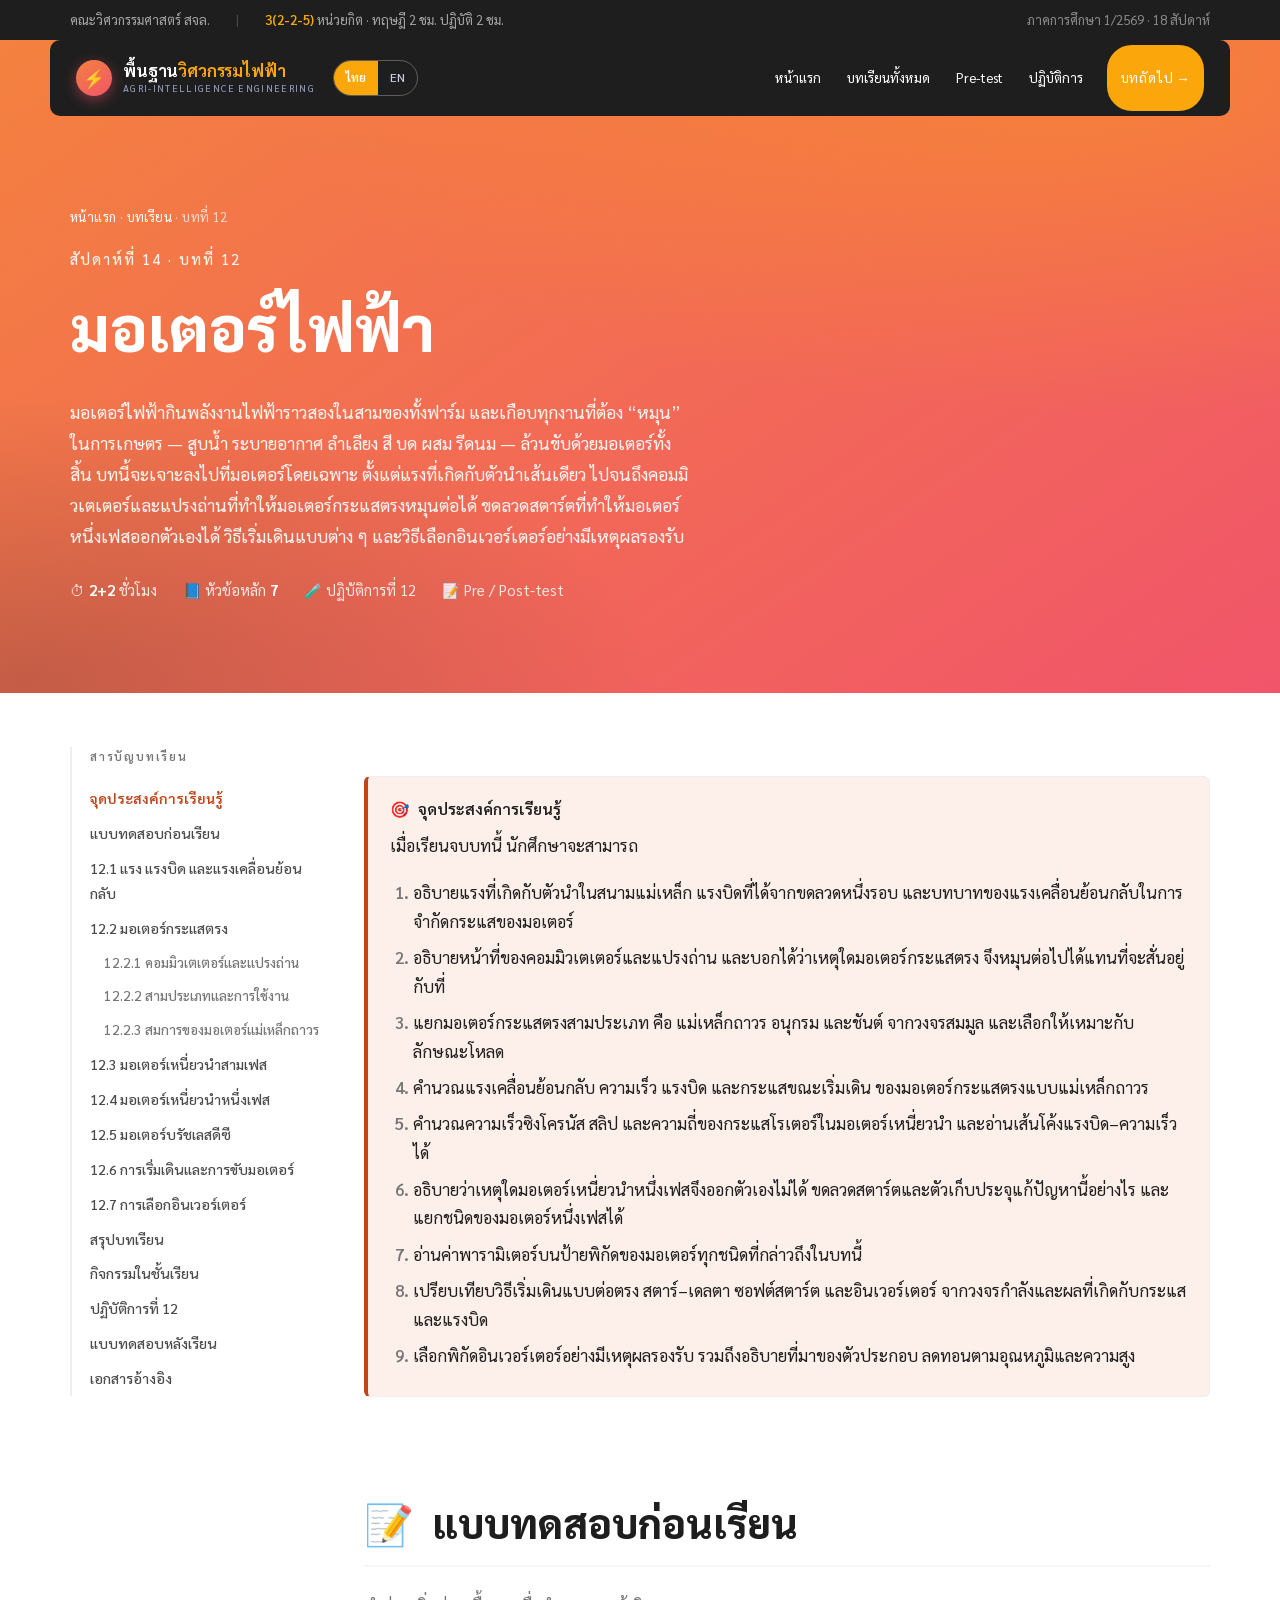
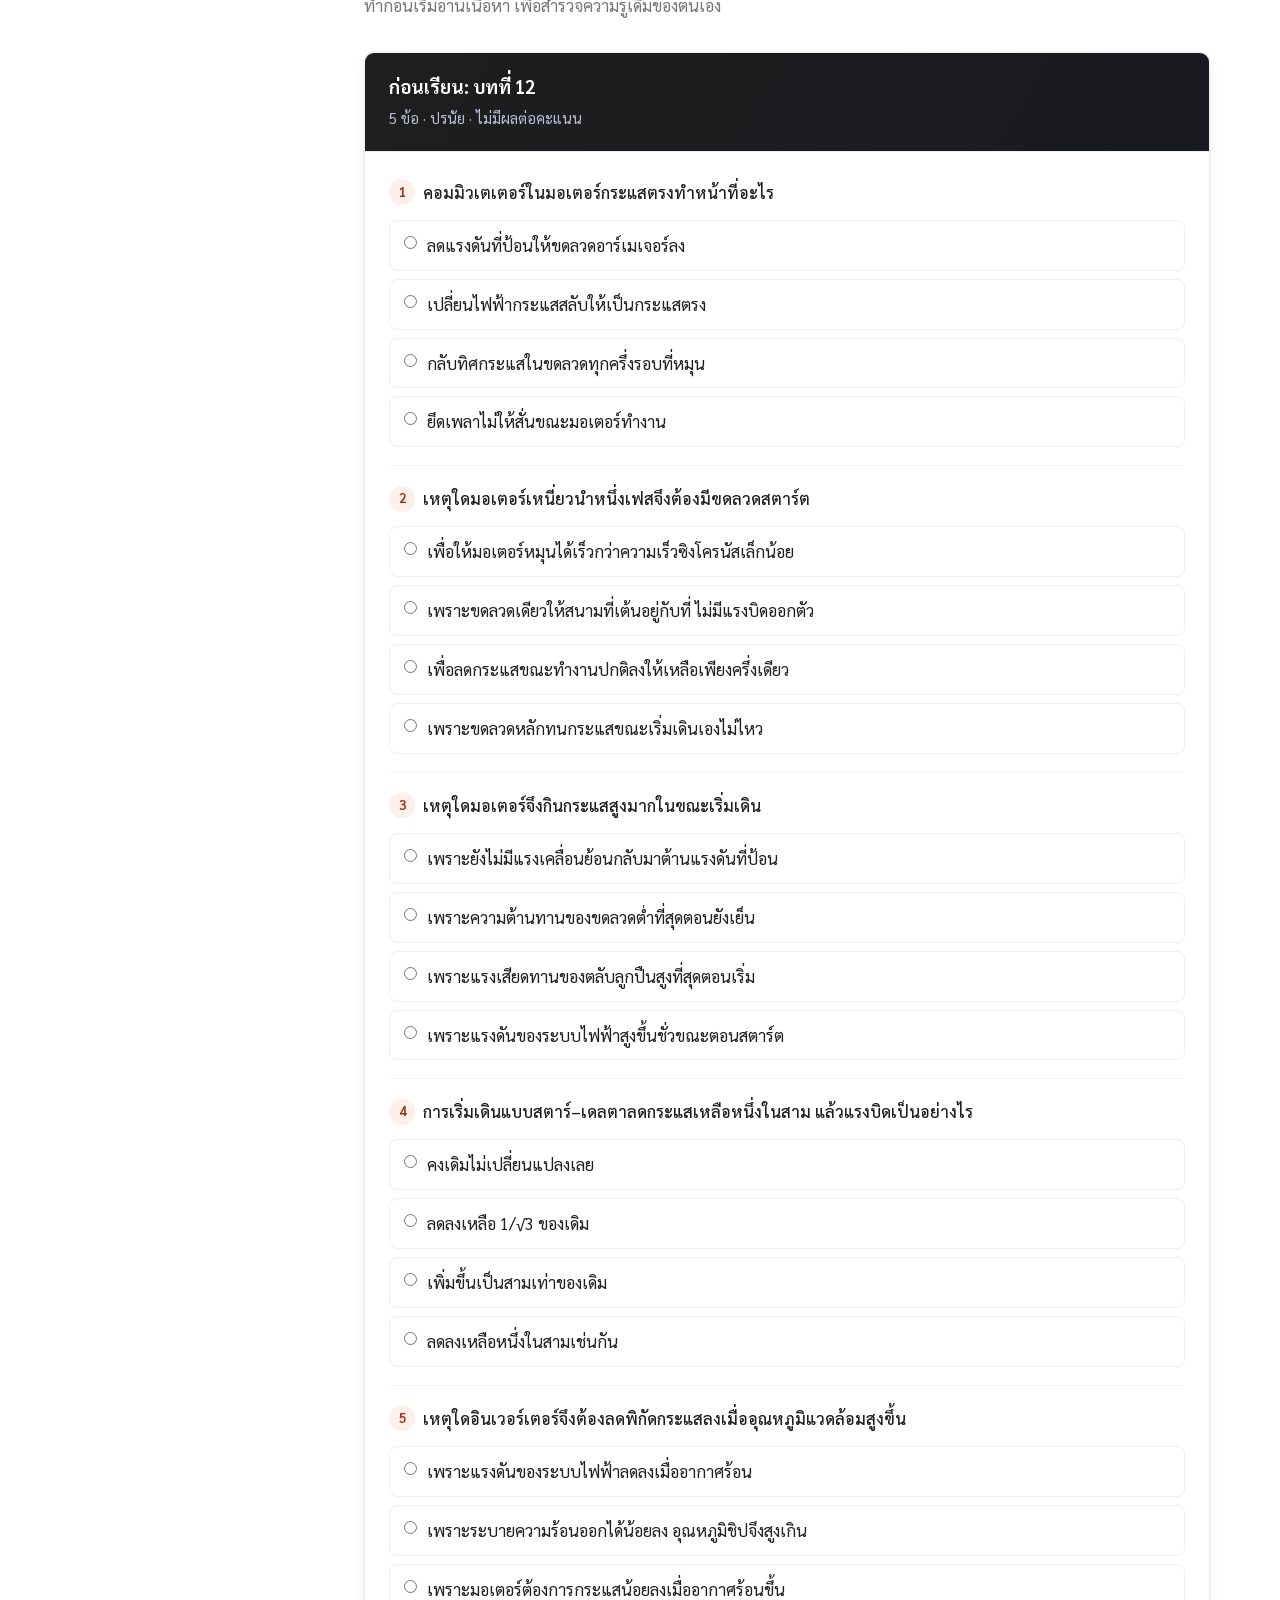
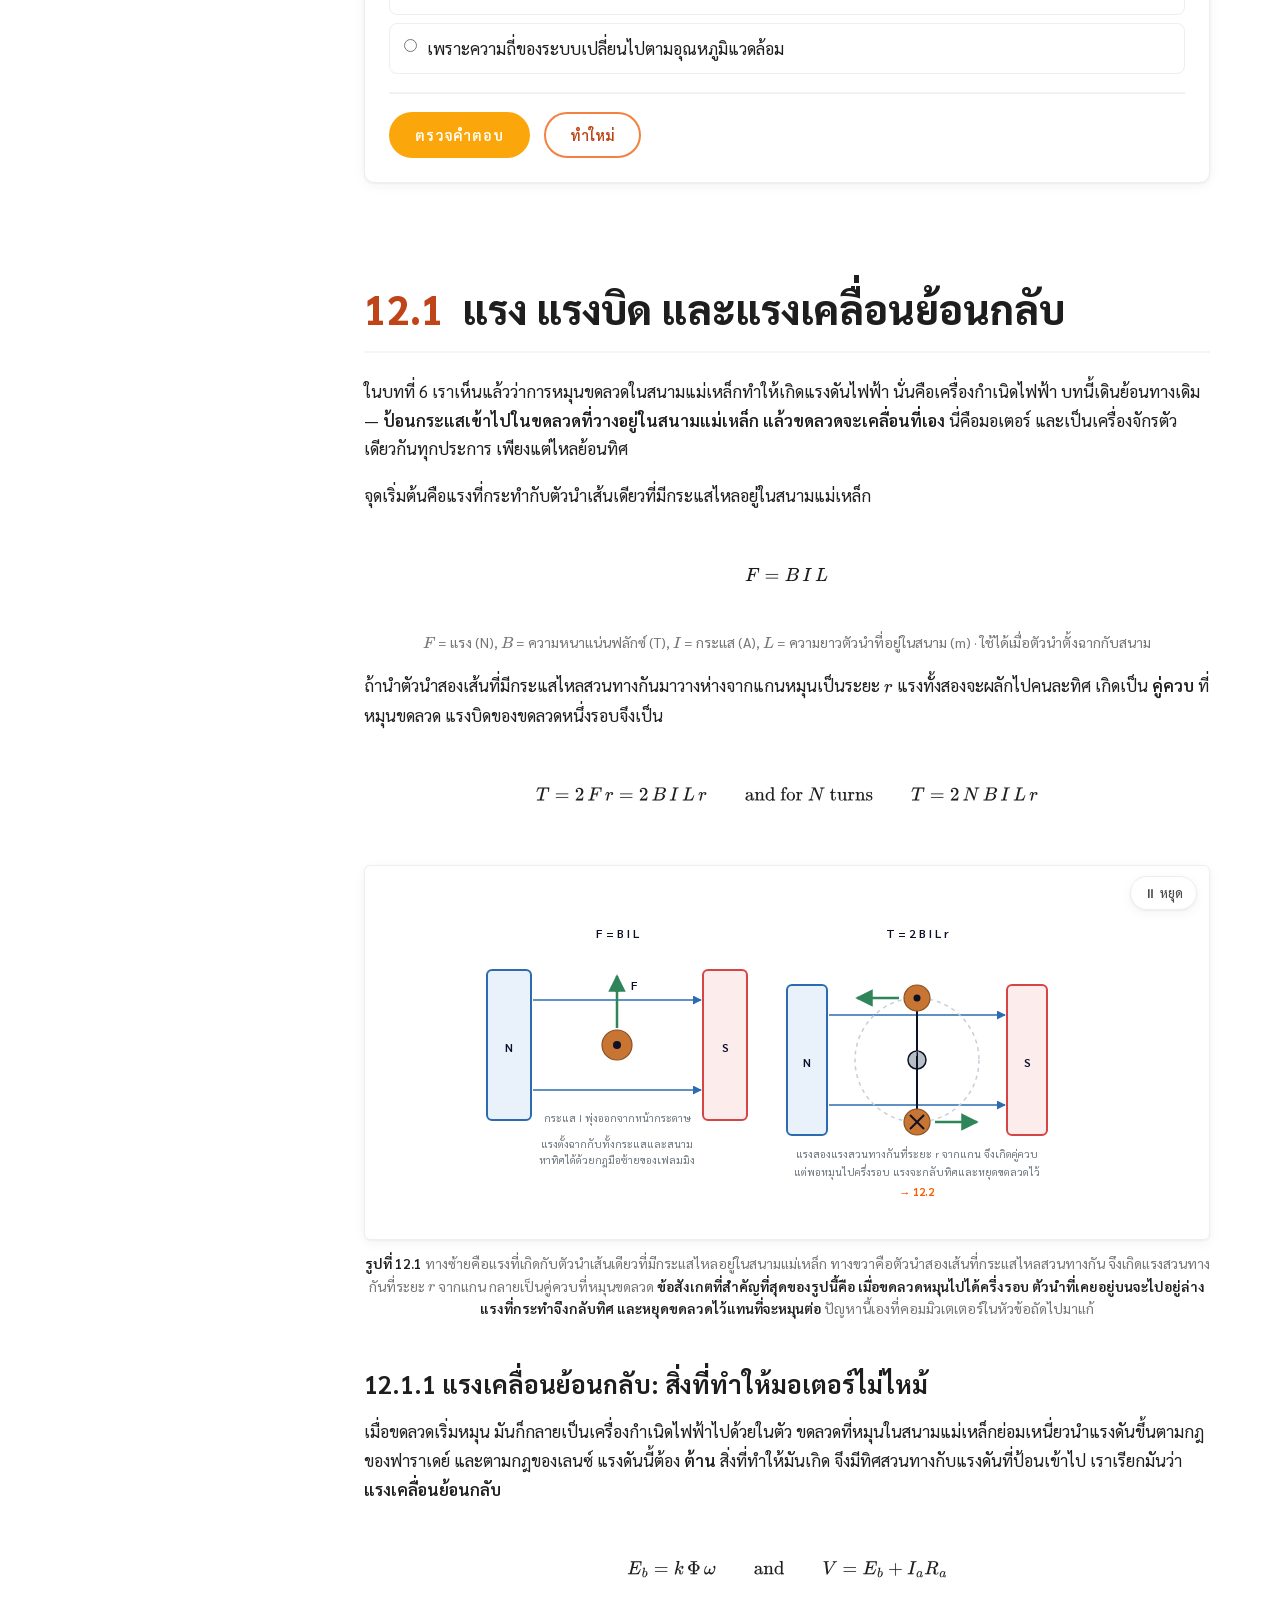
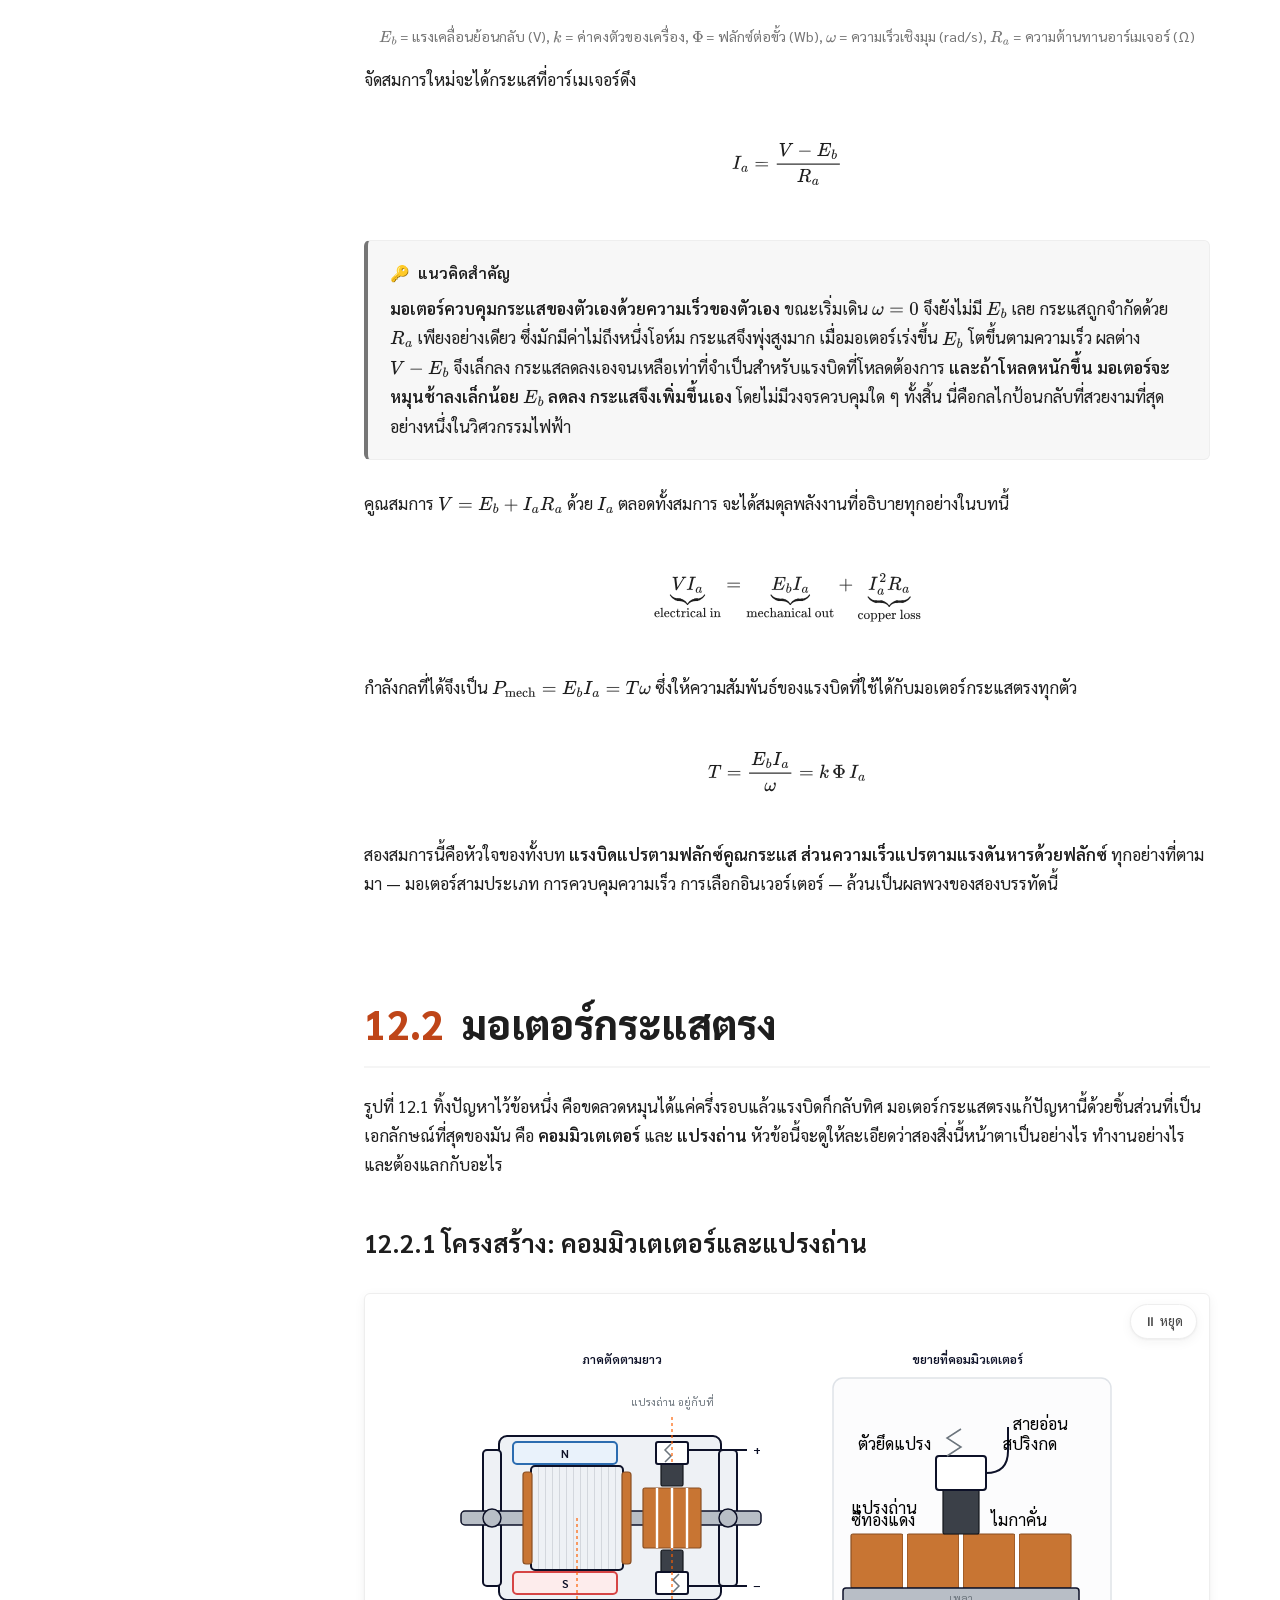
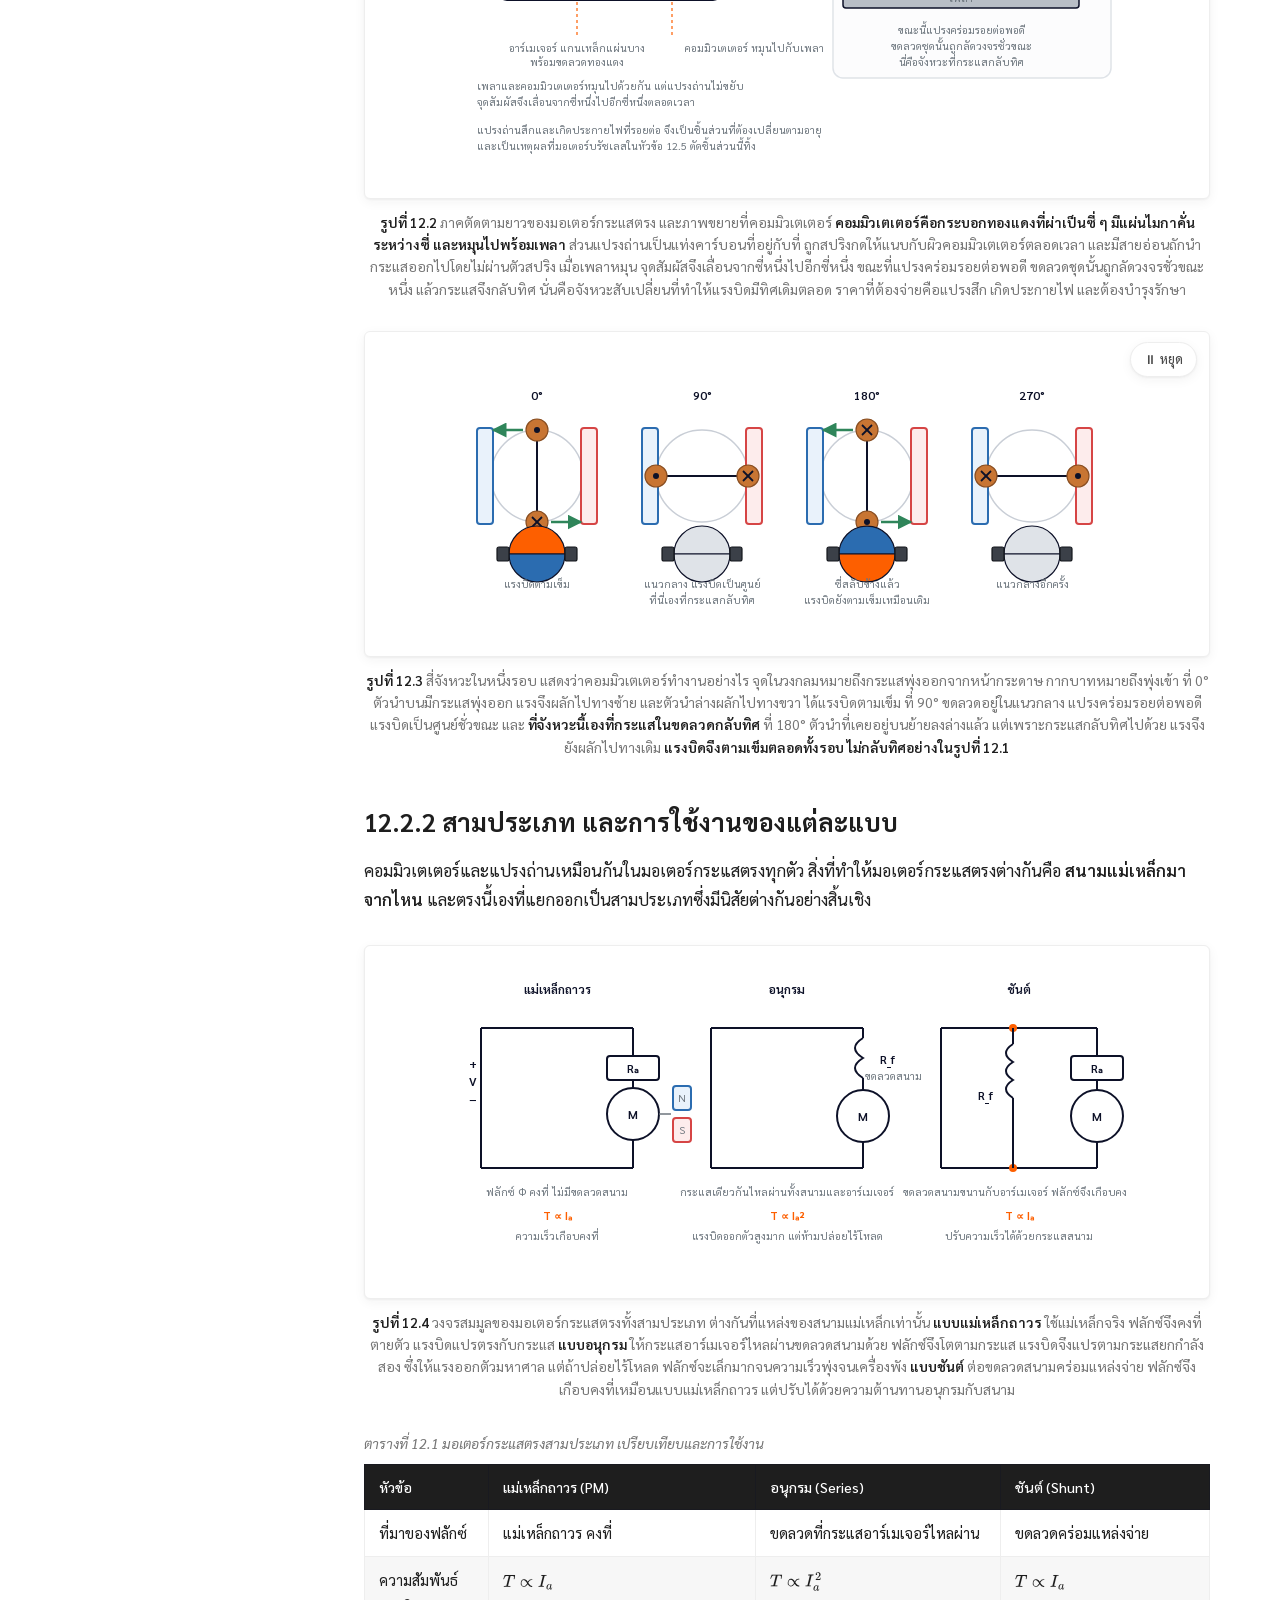
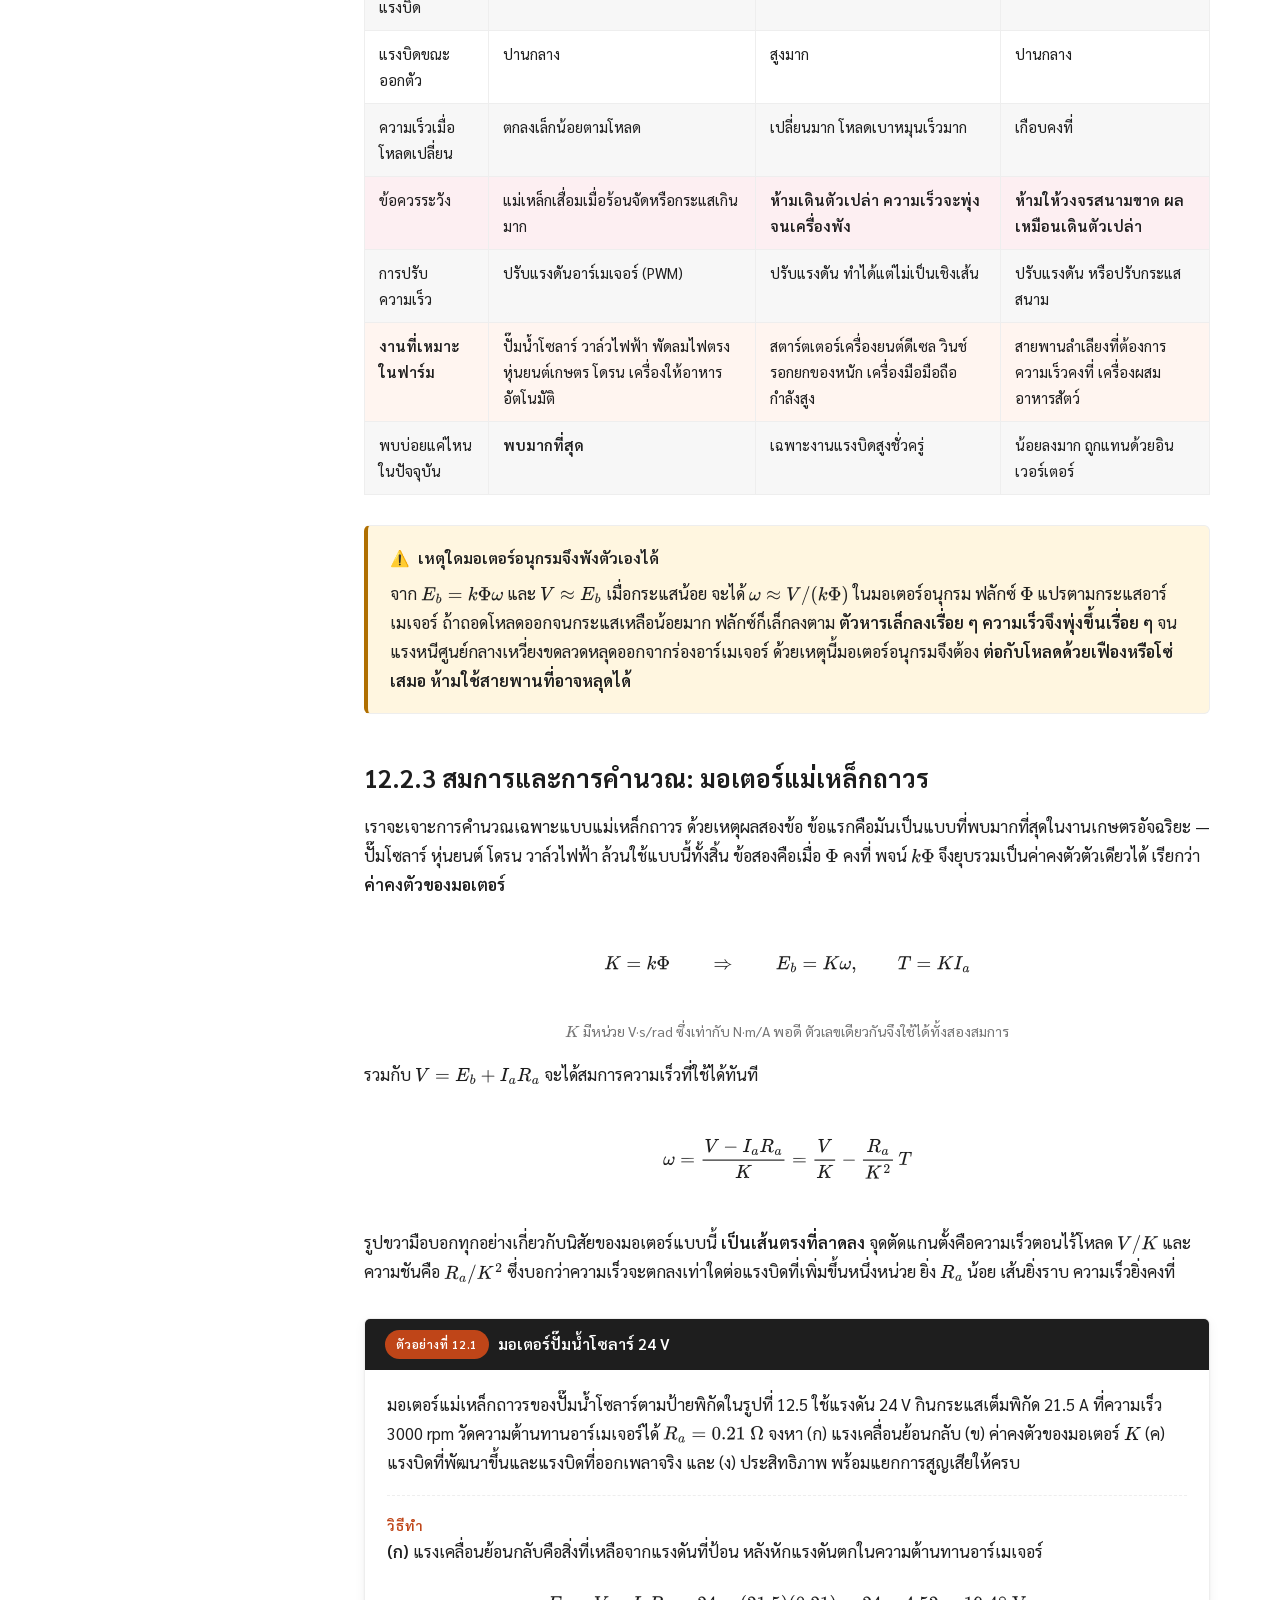
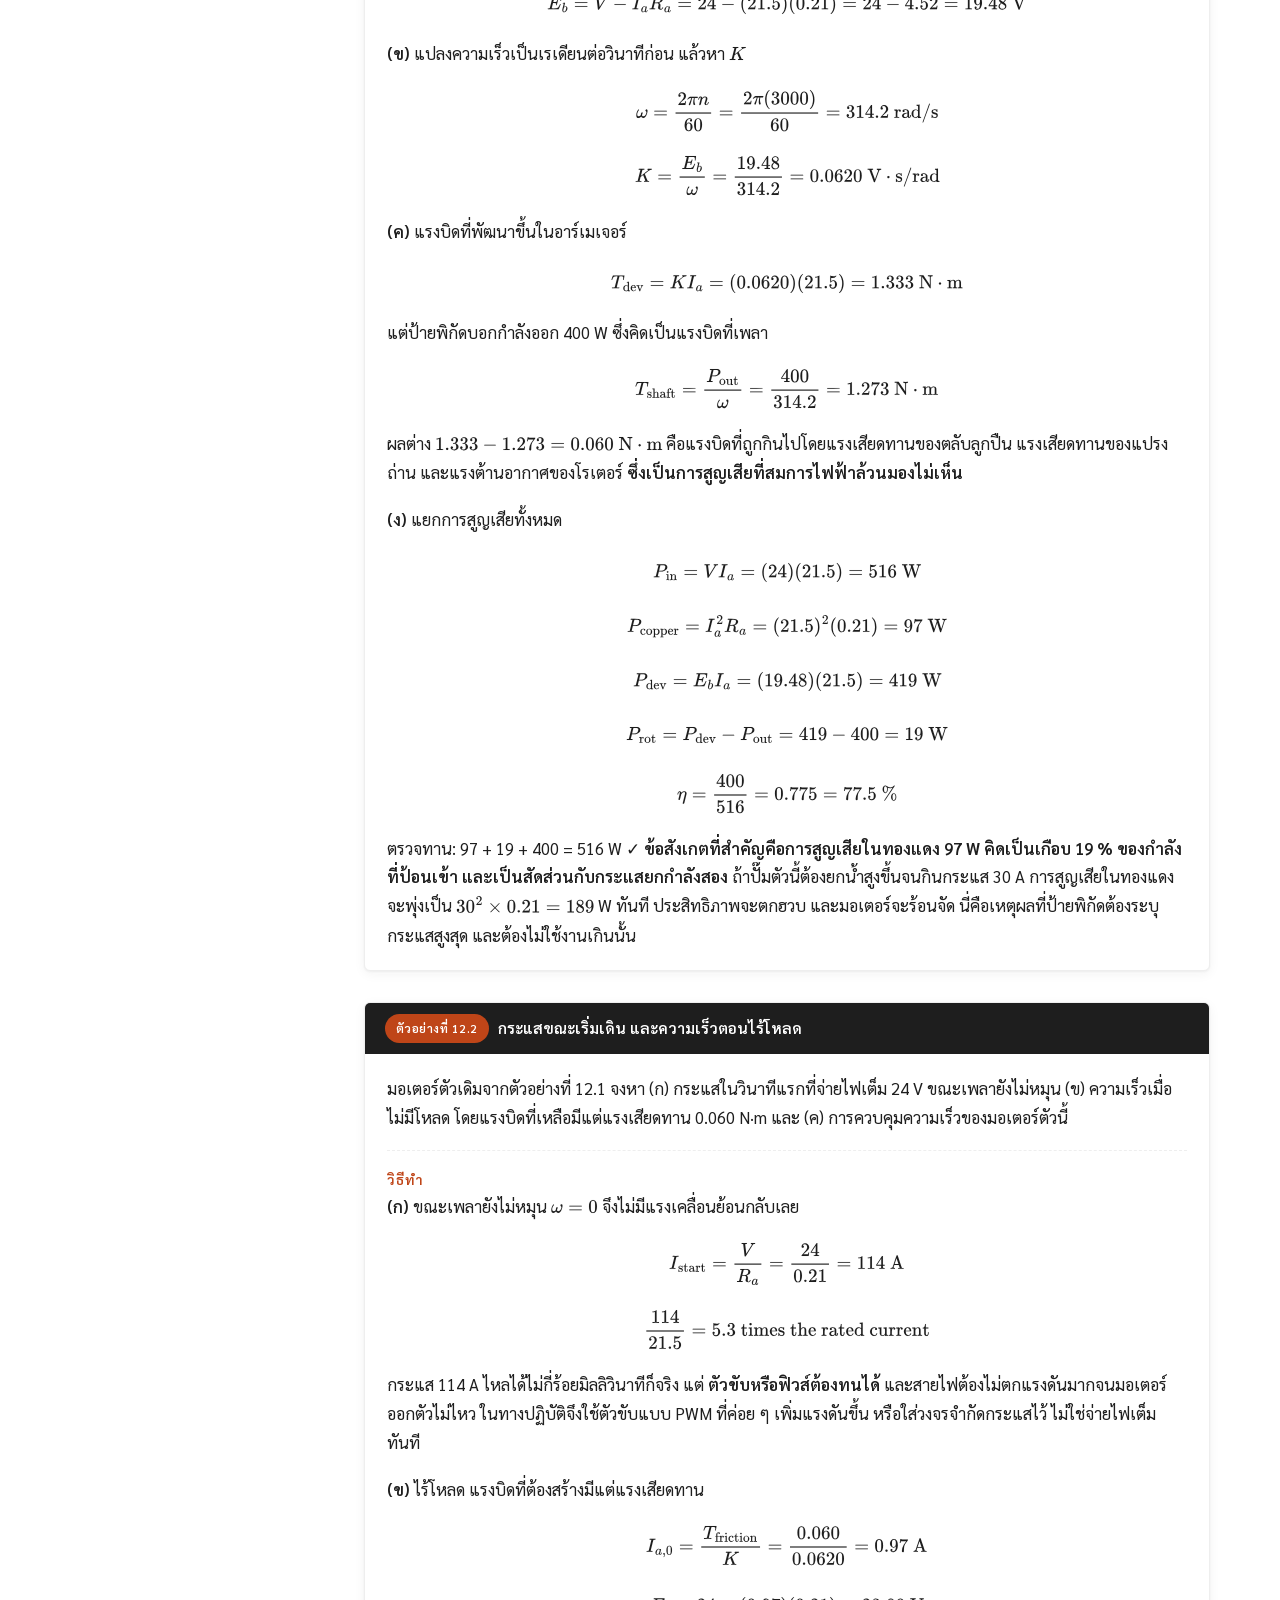
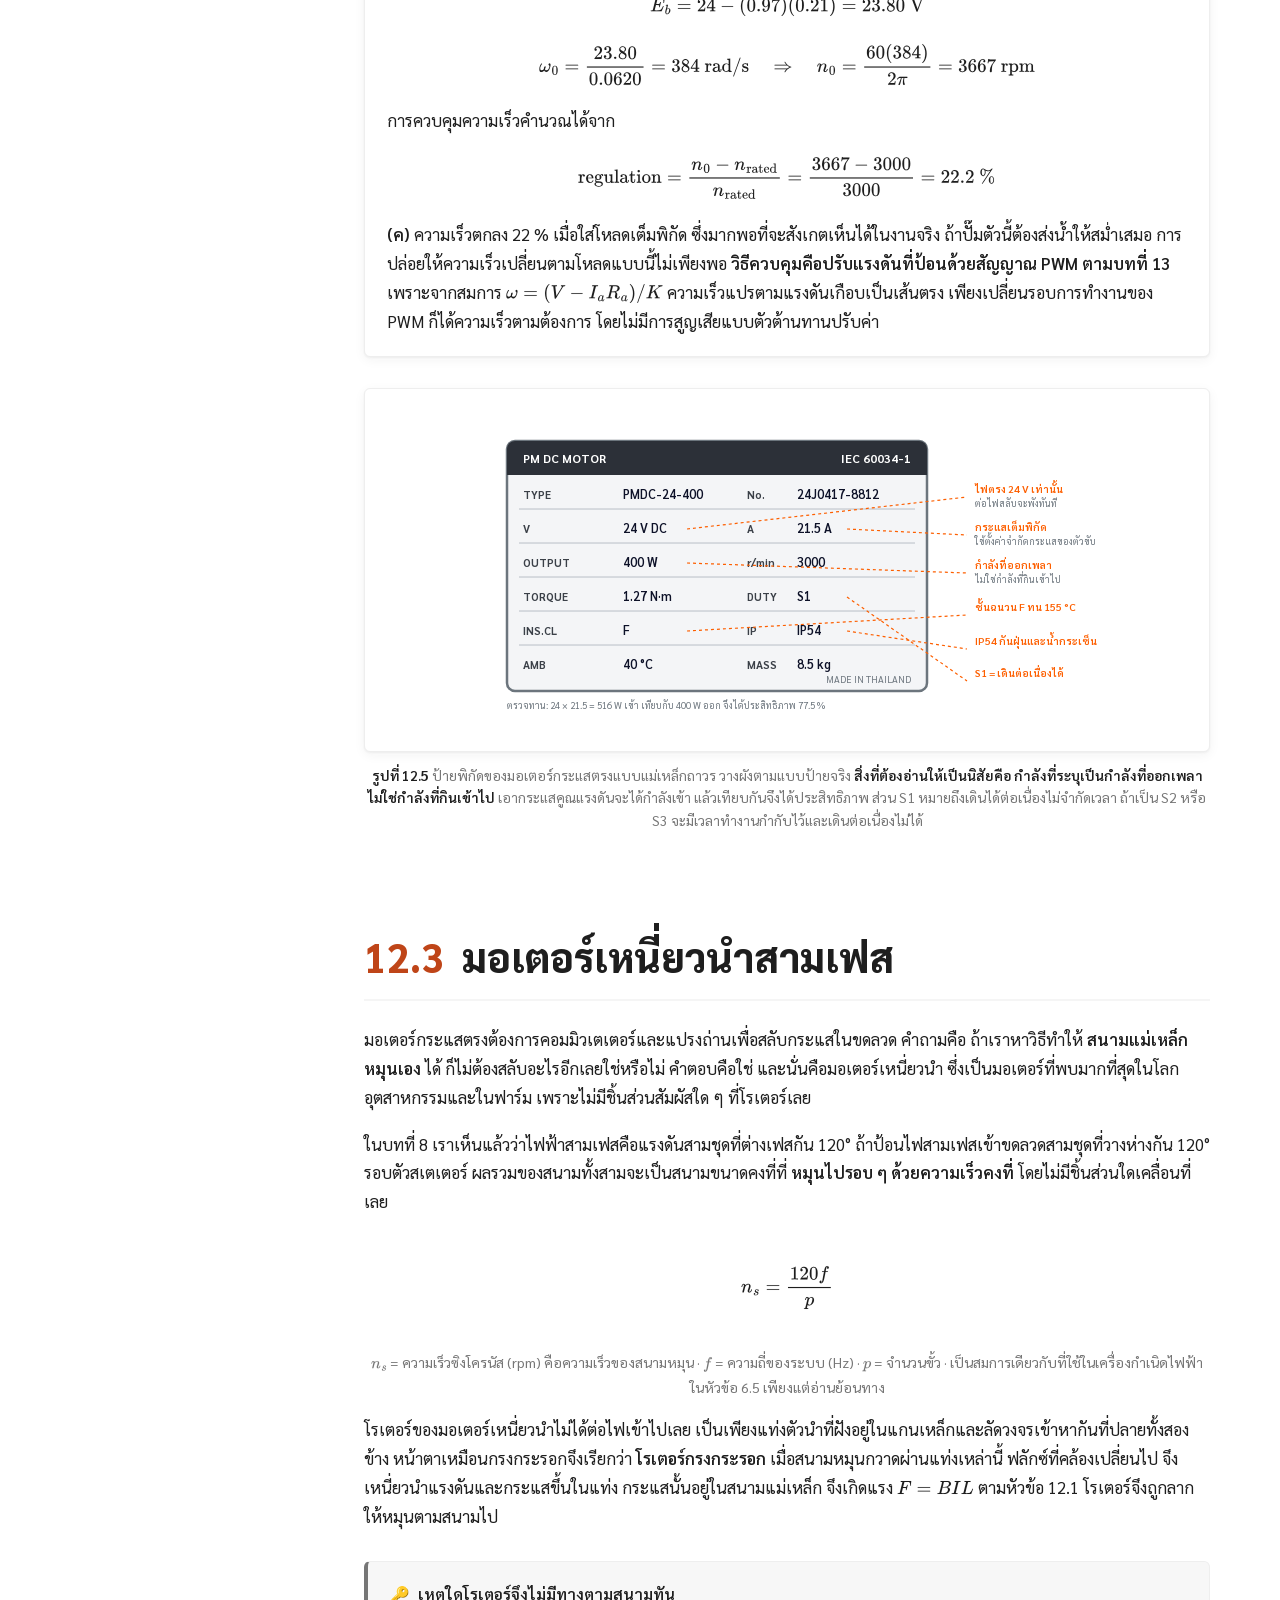
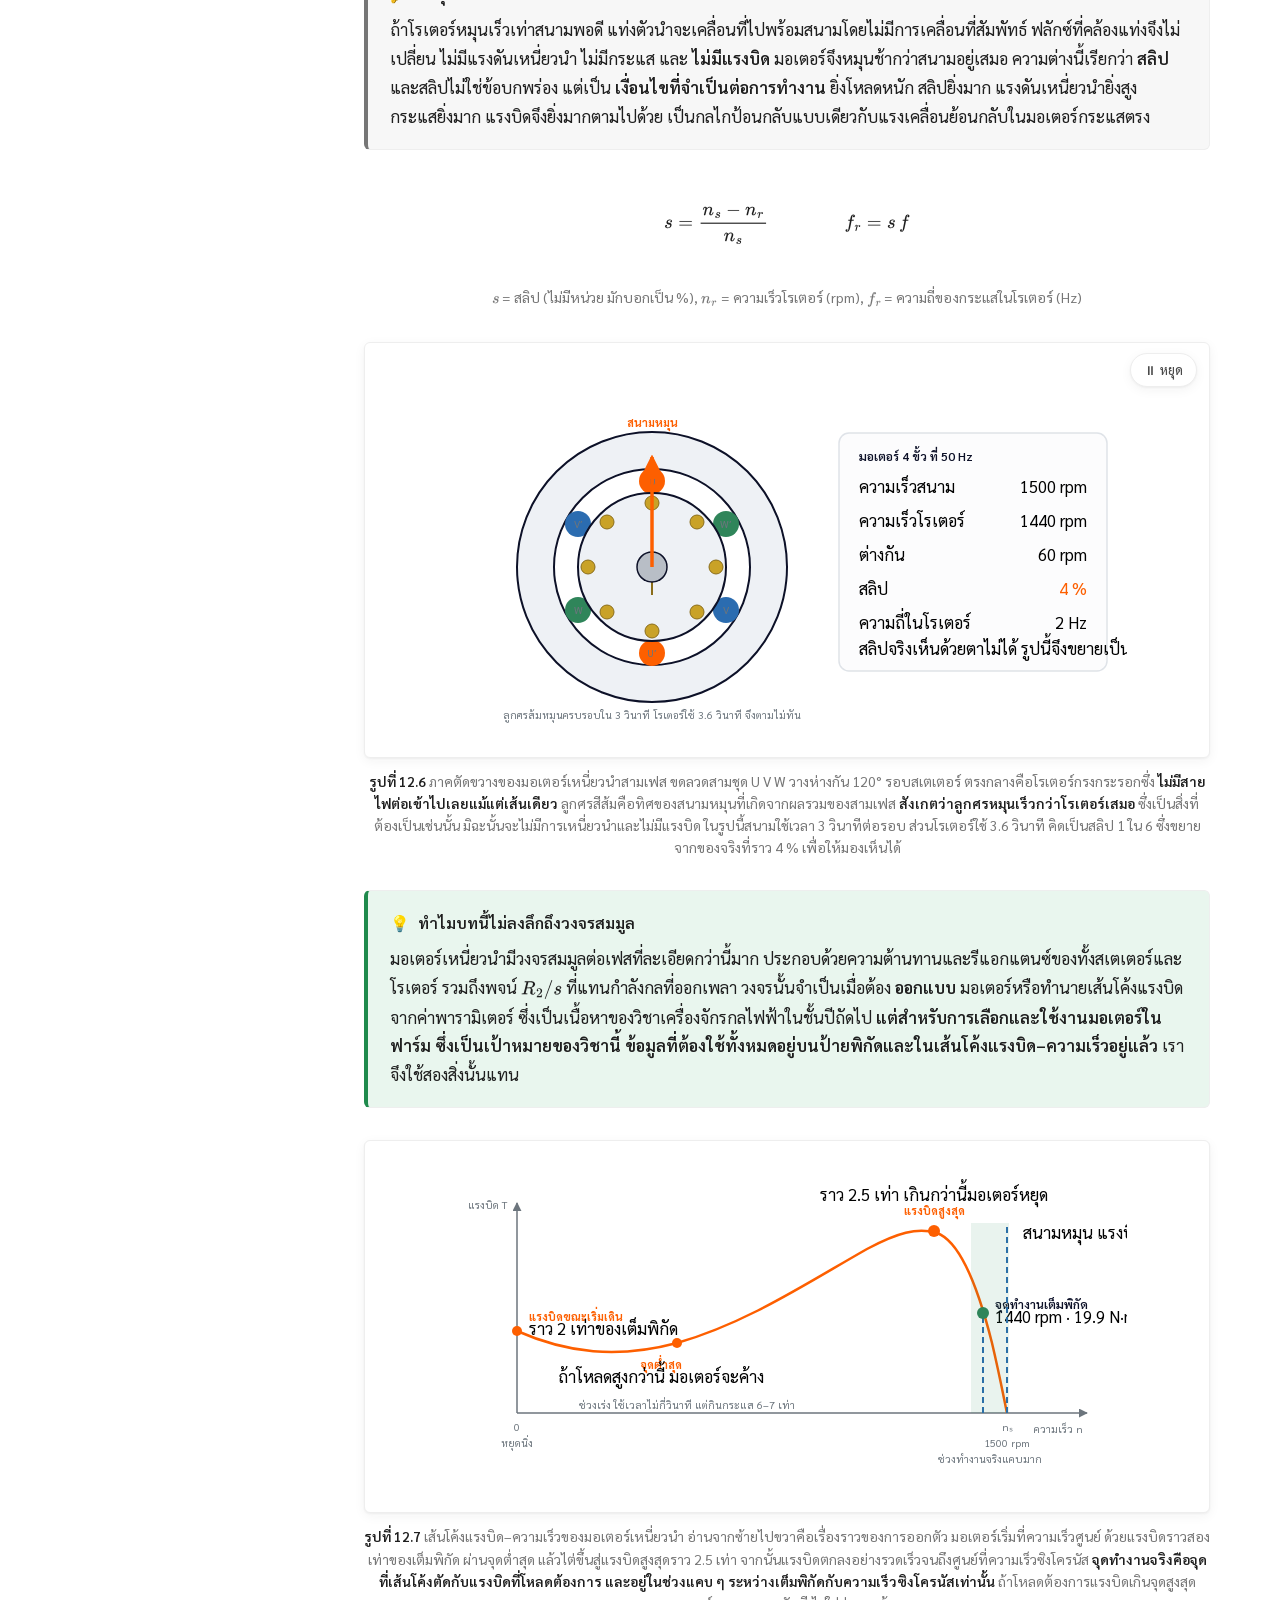
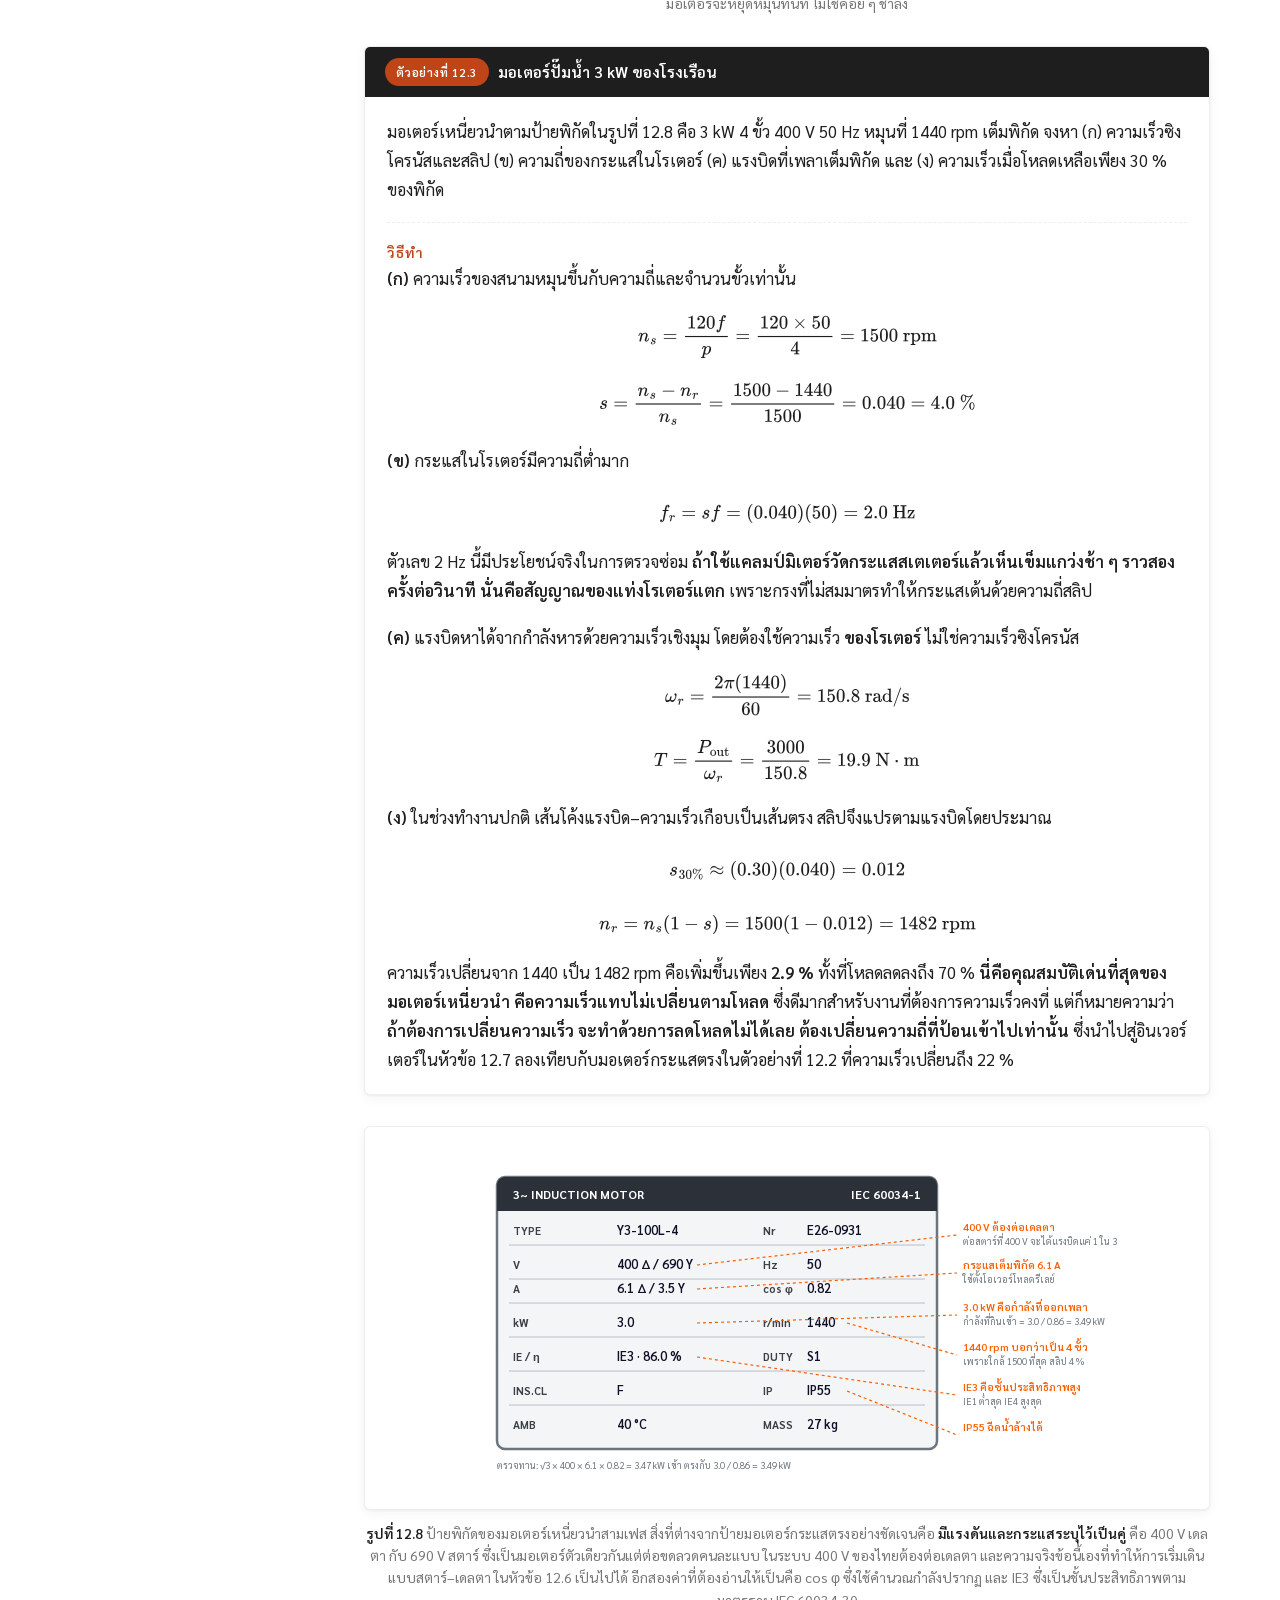
==== commit 07a1faf3: "Revise the assessment and the schedule The grade breakdown now follows the lecturer's table: attenda" ====
--- a/chapters/ch12.html
+++ b/chapters/ch12.html
@@ -142,7 +142,7 @@
     <span><span class="th">คณะวิศวกรรมศาสตร์ สจล.</span><span class="en">School of Engineering, KMITL</span></span>
     <span class="sep">|</span>
     <span><b>3(2-2-5)</b>&nbsp;<span class="th">หน่วยกิต · ทฤษฎี 2 ชม. ปฏิบัติ 2 ชม.</span><span class="en">credits · 2 h lecture, 2 h lab</span></span>
-    <span class="right"><span class="th">ภาคการศึกษา 1/2569 · 16 สัปดาห์</span><span class="en">Semester 1/2026 · 16 weeks</span></span>
+    <span class="right"><span class="th">ภาคการศึกษา 1/2569 · 18 สัปดาห์</span><span class="en">Semester 1/2026 · 18 weeks</span></span>
   </div>
 </div>
 
@@ -177,7 +177,7 @@
       <a href="../index.html#chapters"><span class="th">บทเรียน</span><span class="en">Chapters</span></a> ·
       <span class="th">บทที่ 12</span><span class="en">Chapter 12</span>
     </div>
-    <span class="eyebrow"><span class="th">สัปดาห์ที่ 13 · บทที่ 12</span><span class="en">Week 13 · Chapter 12</span></span>
+    <span class="eyebrow"><span class="th">สัปดาห์ที่ 14 · บทที่ 12</span><span class="en">Week 14 · Chapter 12</span></span>
     <h1><span class="th">มอเตอร์ไฟฟ้า</span><span class="en">Electric Motors</span></h1>
     <p class="lead">
       <span class="th">มอเตอร์ไฟฟ้ากินพลังงานไฟฟ้าราวสองในสามของทั้งฟาร์ม
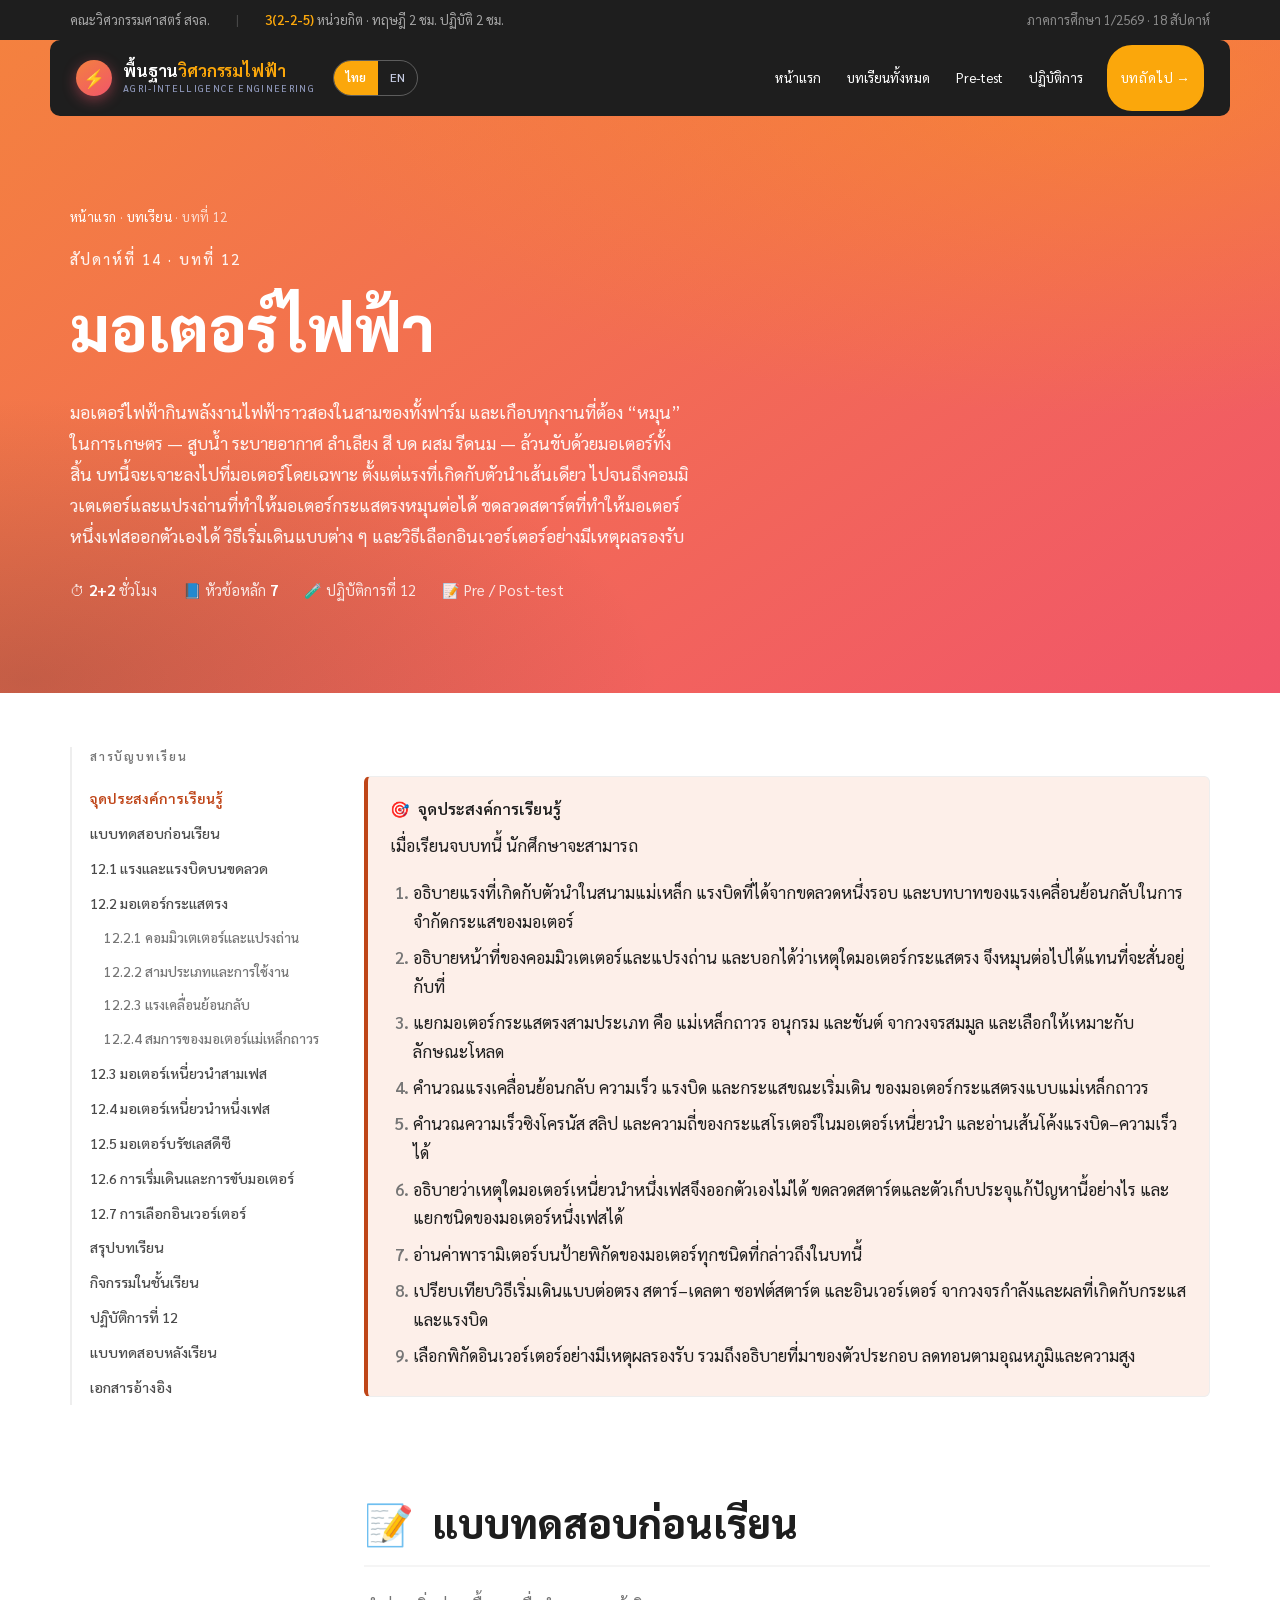
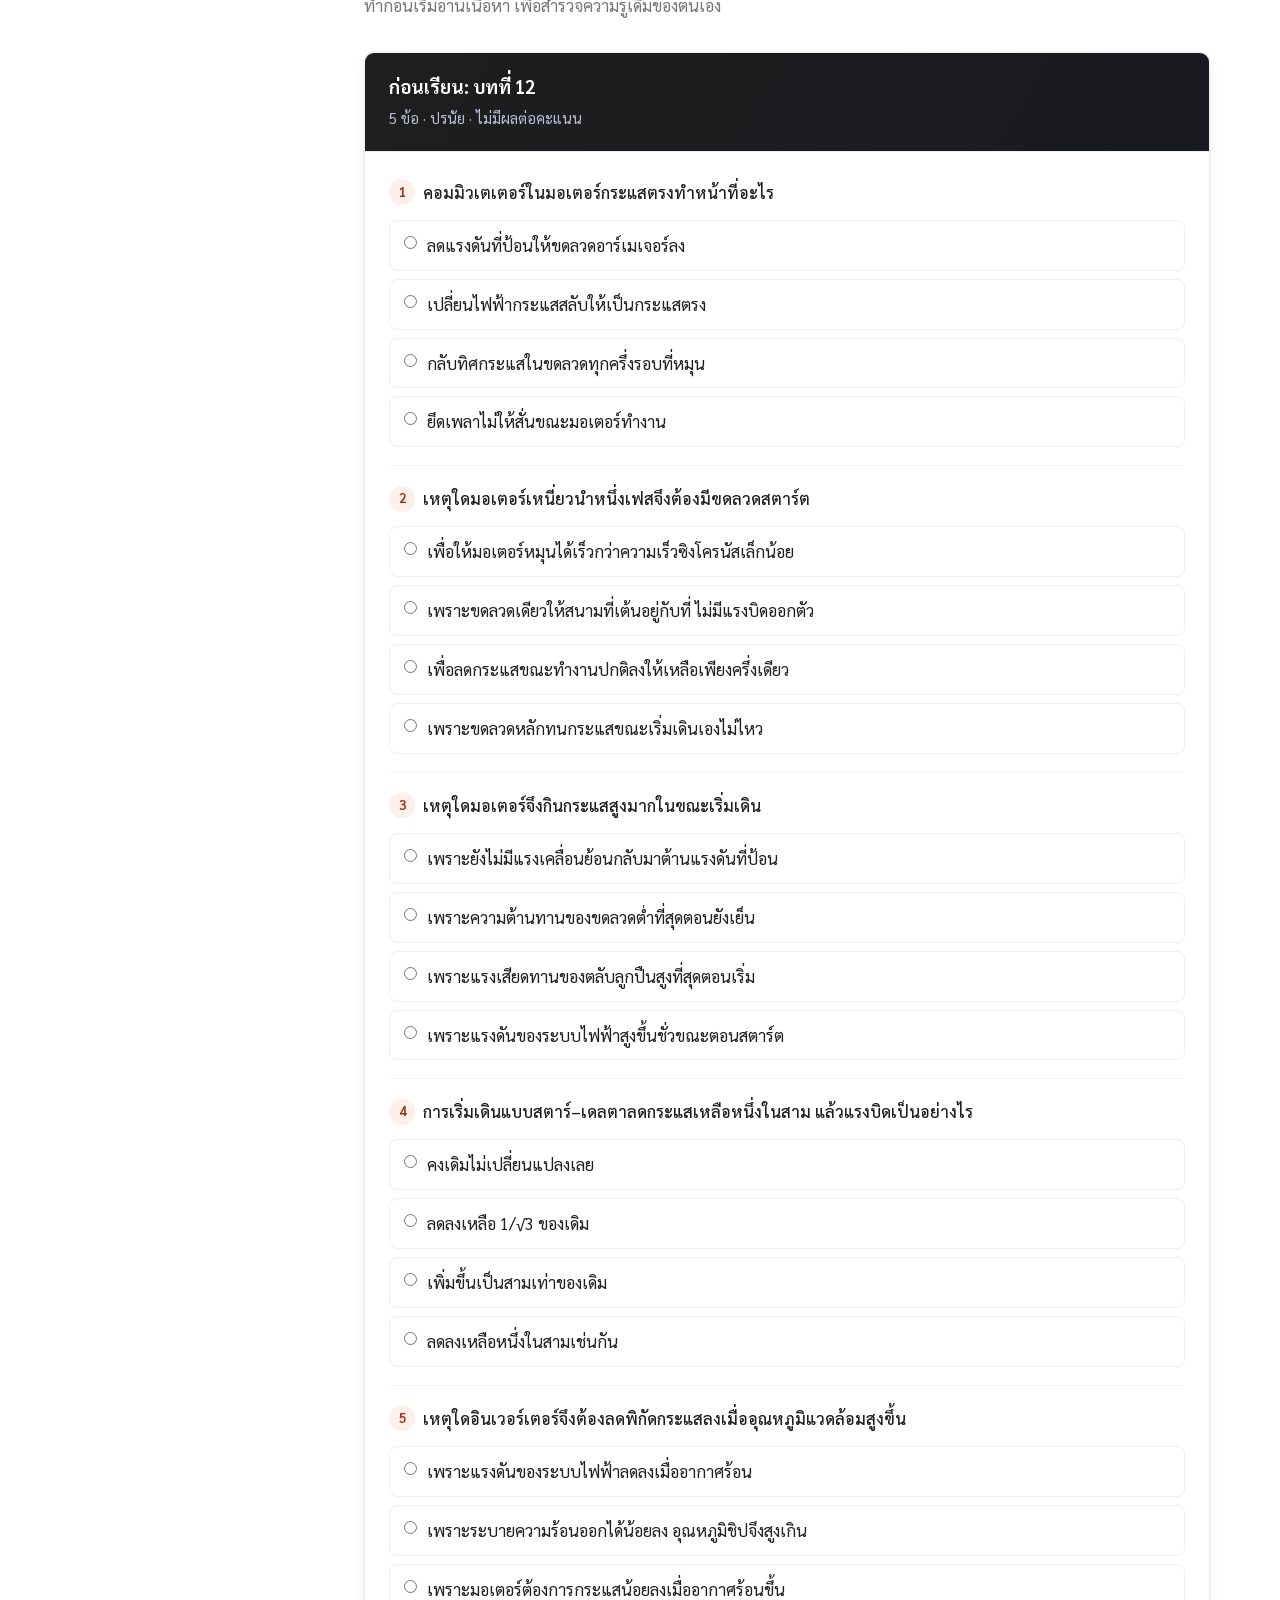
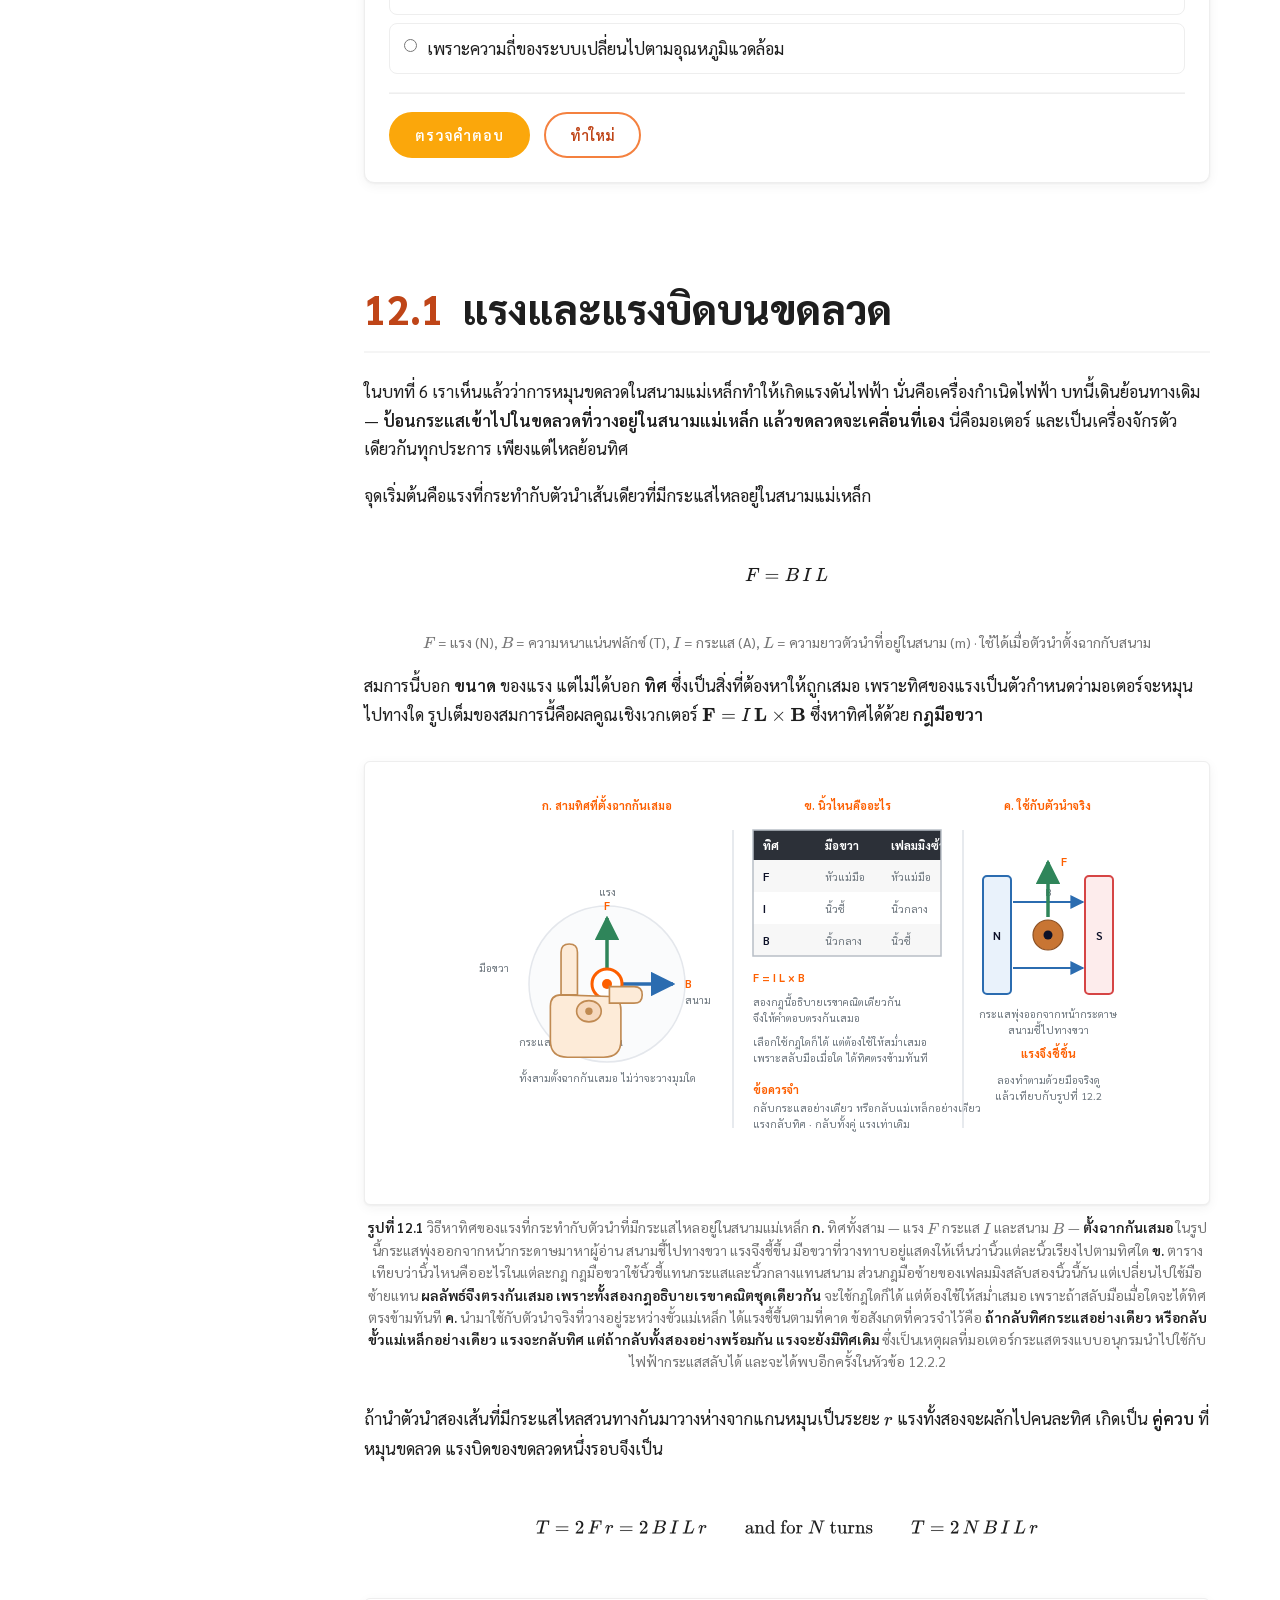
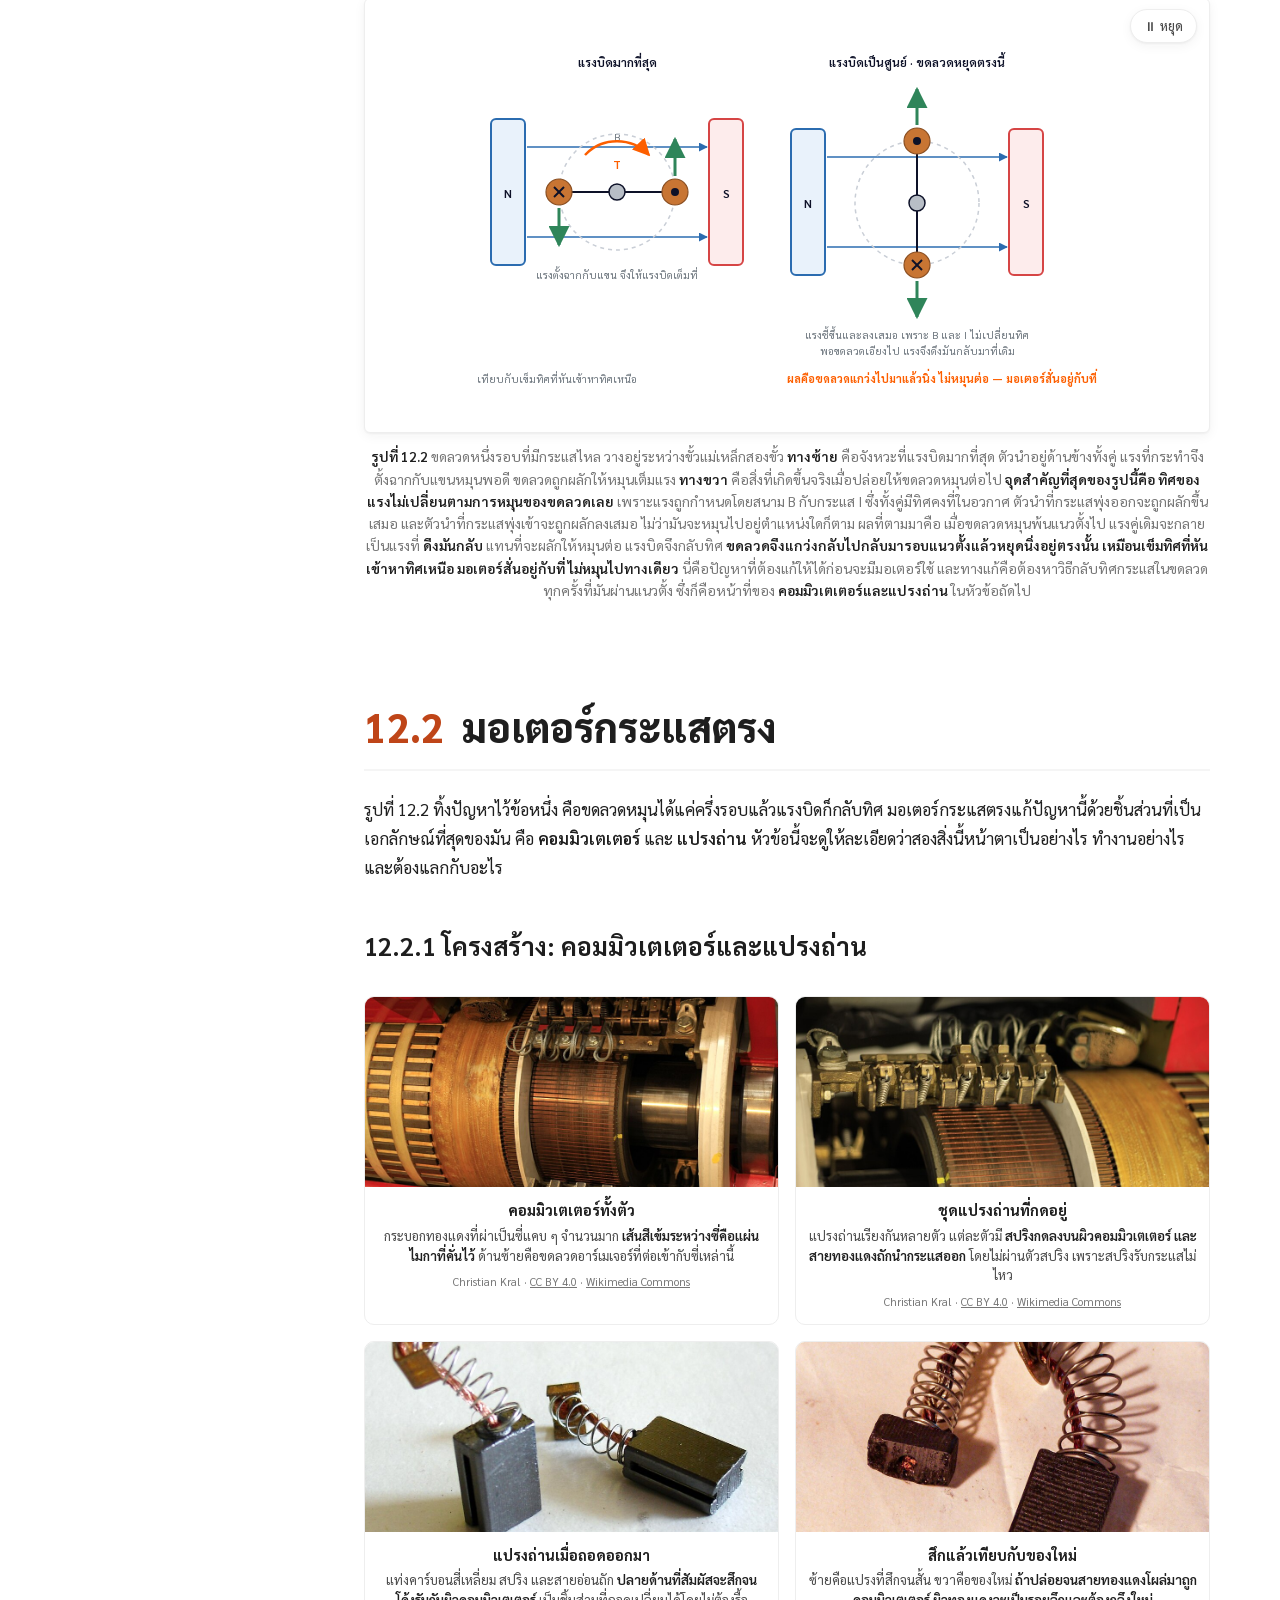
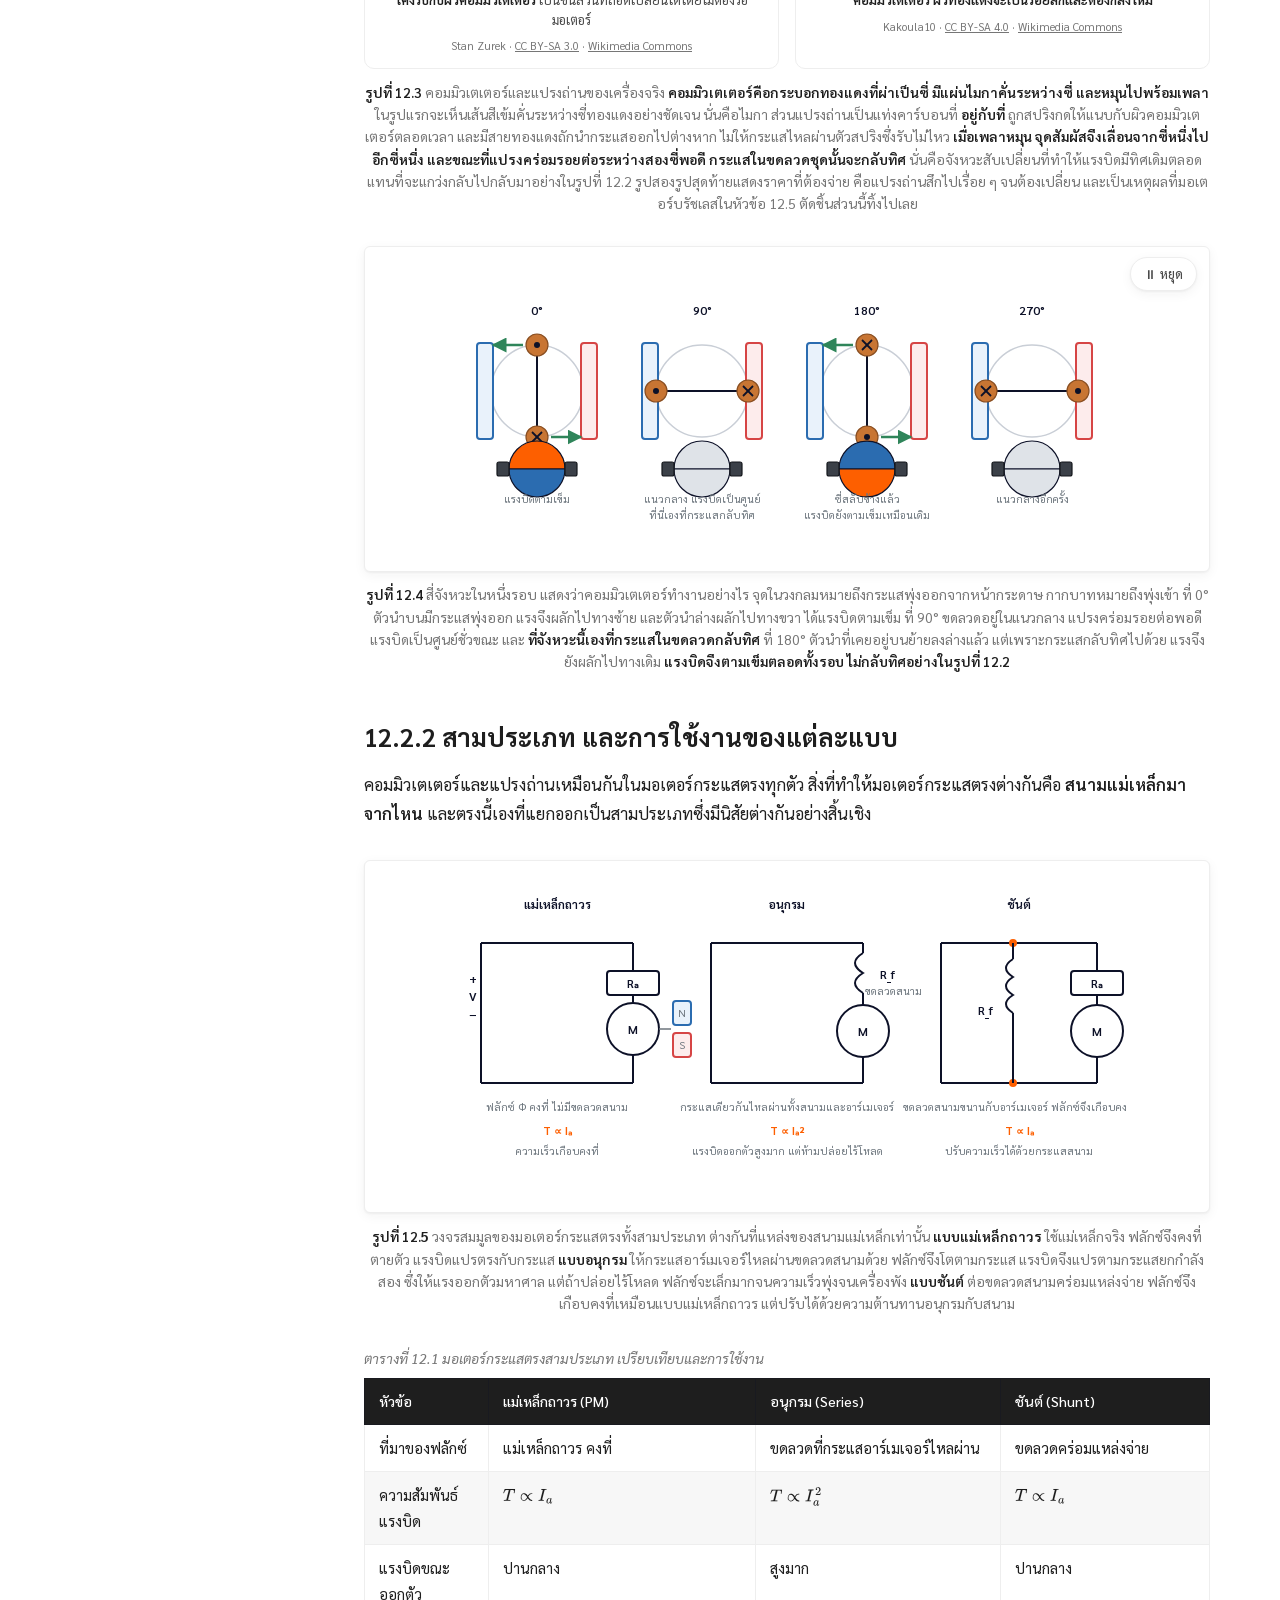
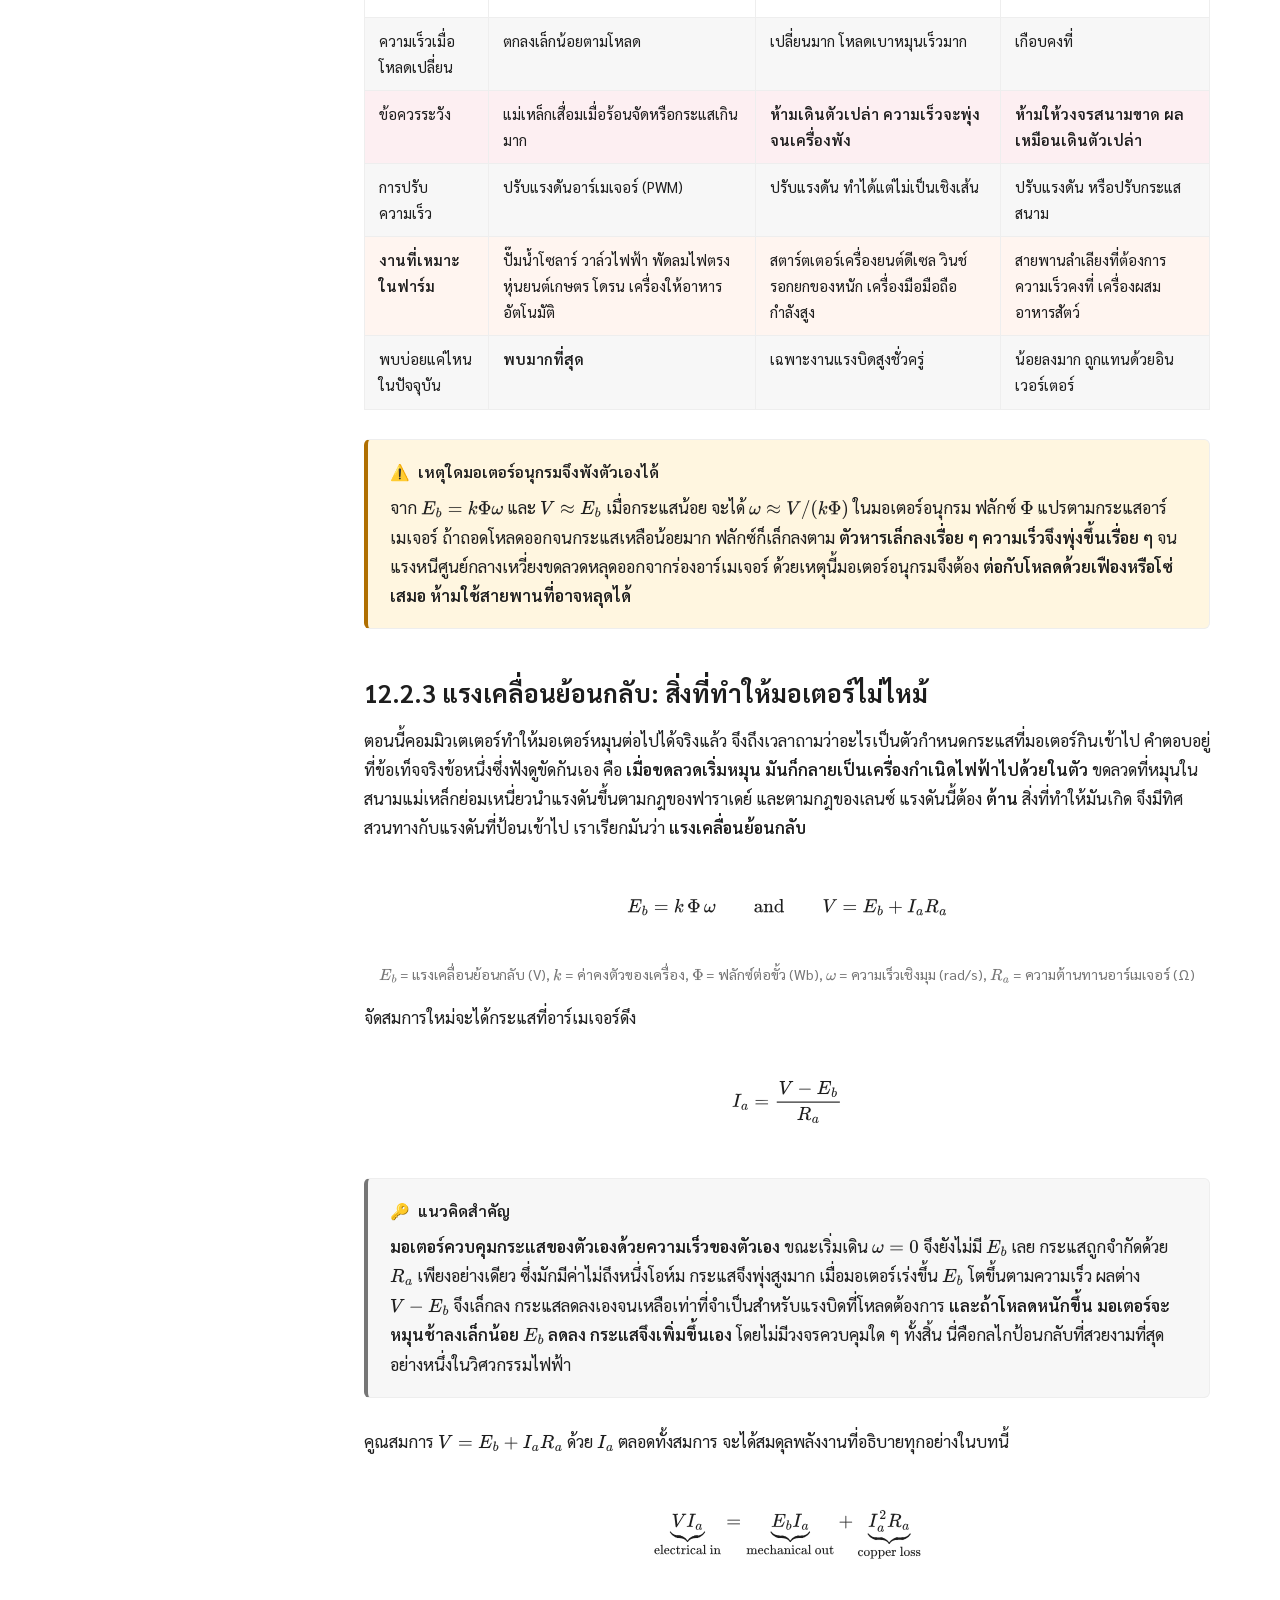
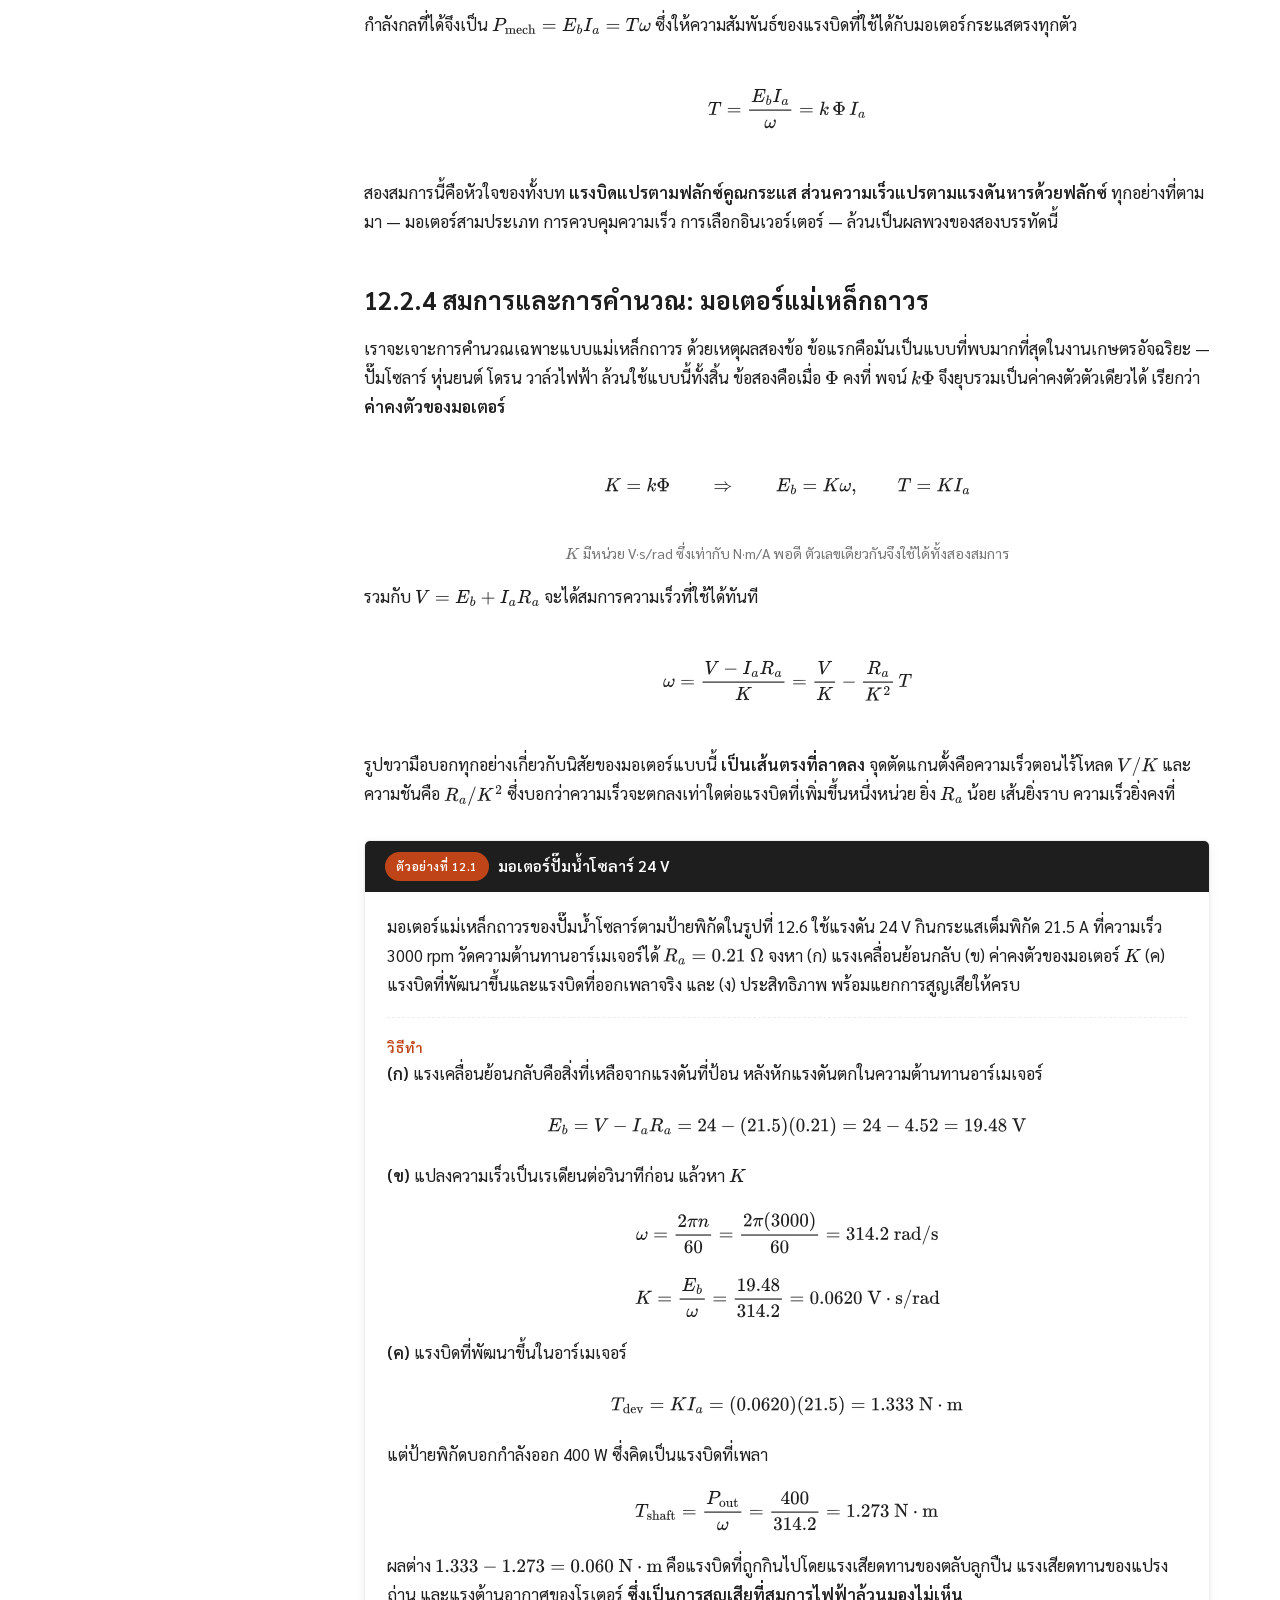
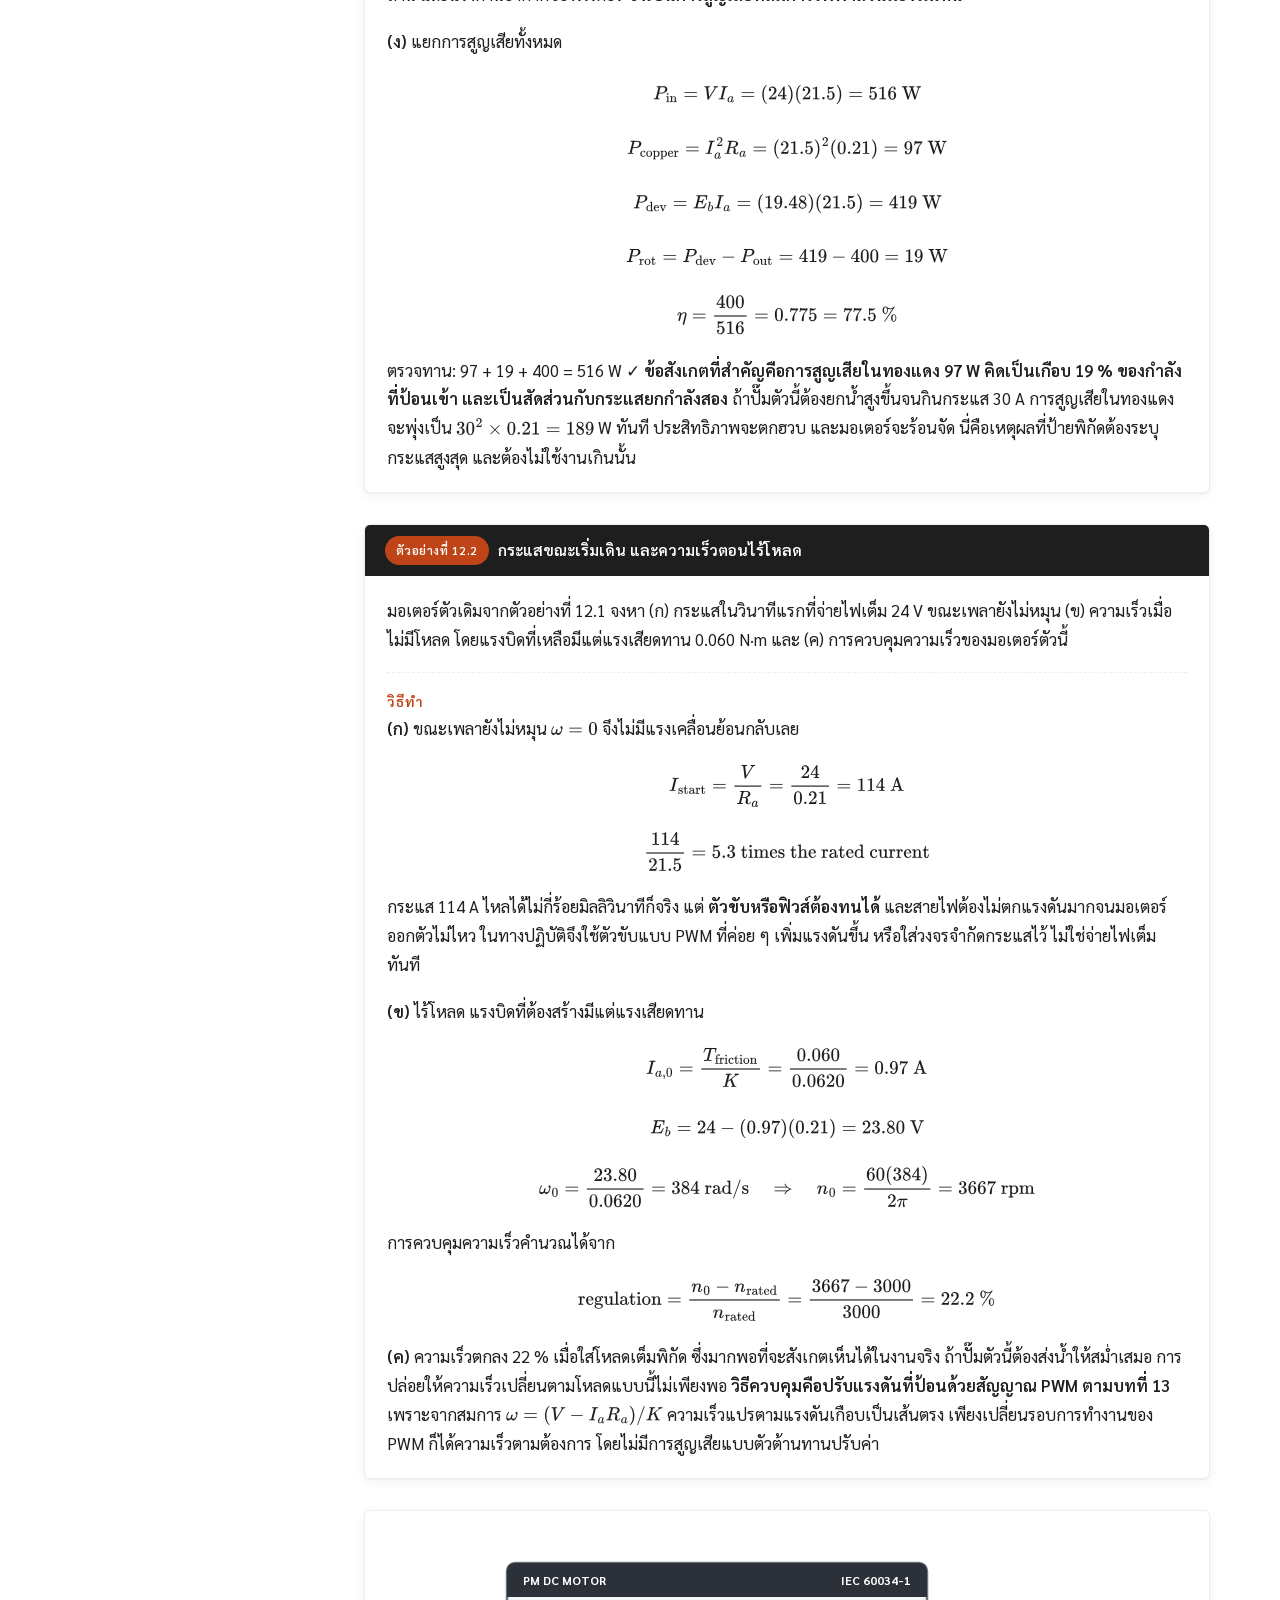
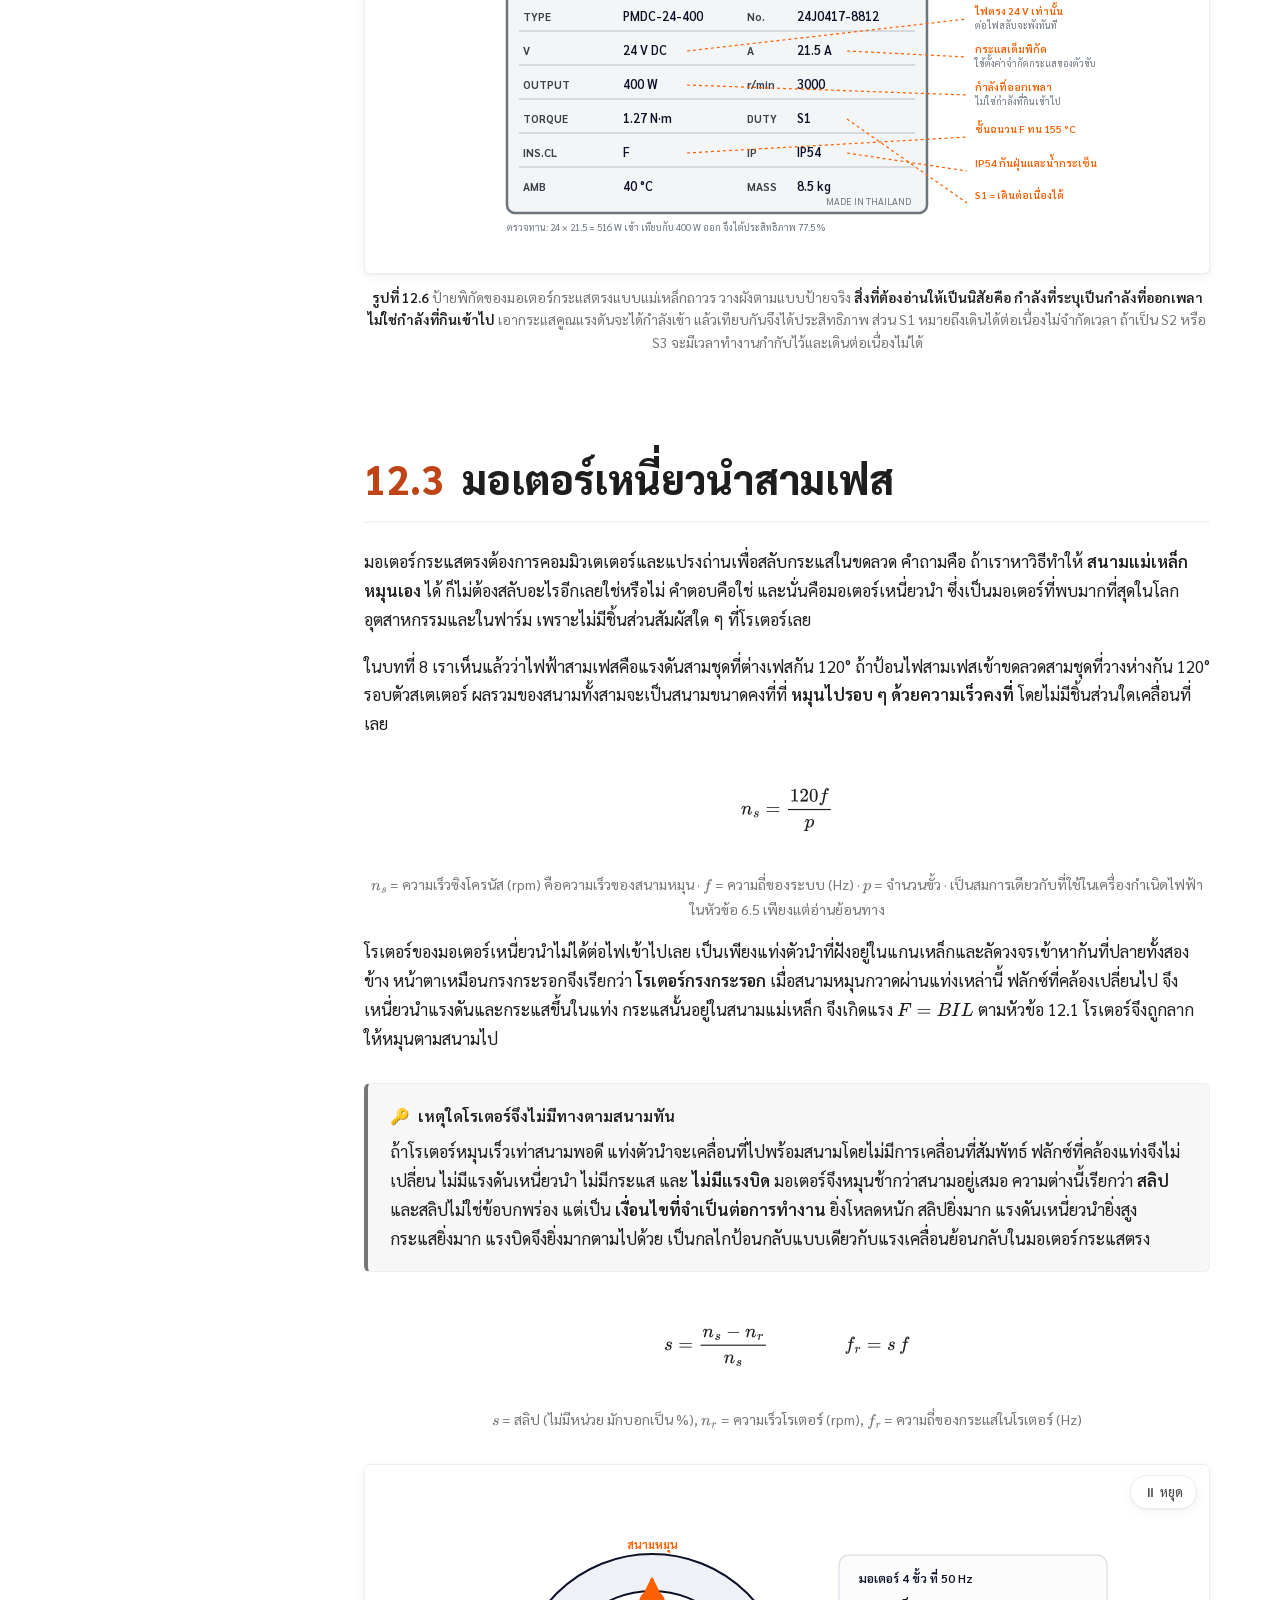
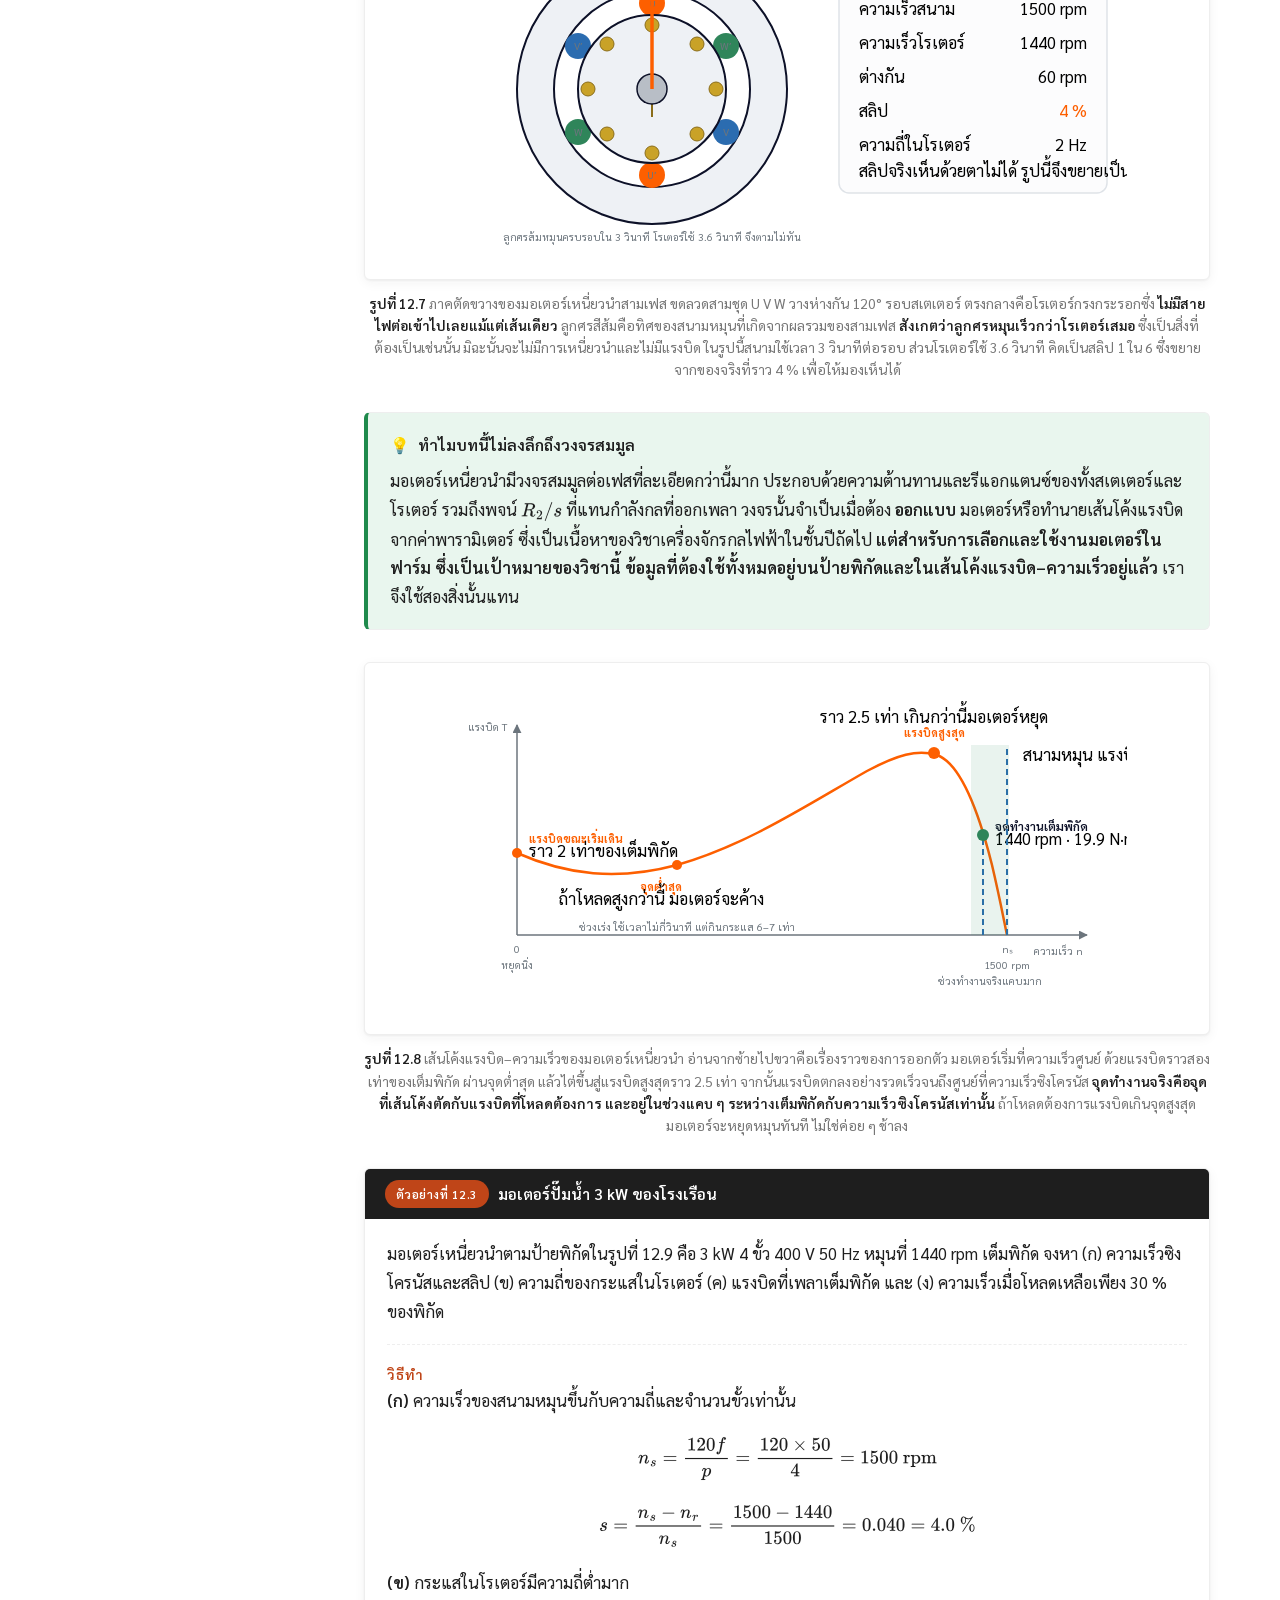
==== commit a4eb37a7: "Rework section 12.1 and fix the animation pause buttons Section 12.1 claimed to cover back-e.m.f. be" ====
--- a/chapters/ch12.html
+++ b/chapters/ch12.html
@@ -77,9 +77,22 @@
   @keyframes fee-march  { to { stroke-dashoffset: -32; } }
   @keyframes fee-blink  { 0%, 40% { opacity: 1; } 55%, 100% { opacity: .15; } }
 
-  /* 12.1 — the loop turns once in 6 s; the force arrows turn with it. */
-  .tq-fig .rotor { transform-origin: 470px 150px; animation: fee-rotate 6s linear infinite; }
-  .tq-fig .cur   { stroke-dasharray: 8 8; animation: fee-march 1.2s linear infinite; }
+  /* 12.2 — the loop does NOT turn. The forces are fixed in space, because
+     B and I are, so away from the upright position they have a tangential
+     component that pulls the loop back. It therefore rocks about that
+     position like a pendulum and settles there: the whole reason a
+     commutator is needed. The arrows sit in a counter-rotated group so
+     that they keep their direction in space while the loop swings. */
+  .tq-fig .rocker, .tq-fig .fixdir, .tq-fig .cur { transform-box: view-box; }
+  @keyframes tq-rock   { from { transform: rotate(-52deg); } to { transform: rotate(52deg); } }
+  @keyframes tq-unrock { from { transform: rotate(52deg); }  to { transform: rotate(-52deg); } }
+  .tq-fig .rocker { transform-origin: 470px 160px;
+                    animation: tq-rock 3.6s ease-in-out infinite alternate; }
+  .tq-fig .f-top  { transform-origin: 470px 98px;
+                    animation: tq-unrock 3.6s ease-in-out infinite alternate; }
+  .tq-fig .f-bot  { transform-origin: 470px 222px;
+                    animation: tq-unrock 3.6s ease-in-out infinite alternate; }
+  .tq-fig .cur    { stroke-dasharray: 8 8; animation: fee-march 1.2s linear infinite; }
 
   /* 12.2 — the armature and its commutator turn together, 6 s a turn.
      The brushes stay put, which is the whole point of the picture.    */
@@ -211,11 +224,12 @@
     <ul>
       <li><a href="#objectives"><span class="th">จุดประสงค์การเรียนรู้</span><span class="en">Objectives</span></a></li>
       <li><a href="#pretest"><span class="th">แบบทดสอบก่อนเรียน</span><span class="en">Pre-test</span></a></li>
-      <li><a href="#s1"><span class="th">12.1 แรง แรงบิด และแรงเคลื่อนย้อนกลับ</span><span class="en">12.1 Force, torque and back-e.m.f.</span></a></li>
+      <li><a href="#s1"><span class="th">12.1 แรงและแรงบิดบนขดลวด</span><span class="en">12.1 Force and torque on a loop</span></a></li>
       <li><a href="#s2"><span class="th">12.2 มอเตอร์กระแสตรง</span><span class="en">12.2 The DC motor</span></a></li>
       <li class="toc-sub"><a href="#s2-1"><span class="th">12.2.1 คอมมิวเตเตอร์และแปรงถ่าน</span><span class="en">12.2.1 Commutator and brushes</span></a></li>
       <li class="toc-sub"><a href="#s2-2"><span class="th">12.2.2 สามประเภทและการใช้งาน</span><span class="en">12.2.2 Three types and their uses</span></a></li>
-      <li class="toc-sub"><a href="#s2-3"><span class="th">12.2.3 สมการของมอเตอร์แม่เหล็กถาวร</span><span class="en">12.2.3 The permanent-magnet equations</span></a></li>
+      <li class="toc-sub"><a href="#s2-3"><span class="th">12.2.3 แรงเคลื่อนย้อนกลับ</span><span class="en">12.2.3 Back-e.m.f.</span></a></li>
+      <li class="toc-sub"><a href="#s2-4"><span class="th">12.2.4 สมการของมอเตอร์แม่เหล็กถาวร</span><span class="en">12.2.4 The permanent-magnet equations</span></a></li>
       <li><a href="#s3"><span class="th">12.3 มอเตอร์เหนี่ยวนำสามเฟส</span><span class="en">12.3 Three-phase induction motor</span></a></li>
       <li><a href="#s4"><span class="th">12.4 มอเตอร์เหนี่ยวนำหนึ่งเฟส</span><span class="en">12.4 Single-phase induction motor</span></a></li>
       <li><a href="#s5"><span class="th">12.5 มอเตอร์บรัชเลสดีซี</span><span class="en">12.5 Brushless DC motor</span></a></li>
@@ -365,8 +379,8 @@
 
     <!-- =============================================== 12.1 -->
     <section id="s1">
-      <h2><span class="num">12.1</span><span class="th">แรง แรงบิด และแรงเคลื่อนย้อนกลับ</span>
-          <span class="en">Force, torque and back-e.m.f.</span></h2>
+      <h2><span class="num">12.1</span><span class="th">แรงและแรงบิดบนขดลวด</span>
+          <span class="en">Force and torque on a loop</span></h2>
 
       <p><span class="th">ในบทที่ 6 เราเห็นแล้วว่าการหมุนขดลวดในสนามแม่เหล็กทำให้เกิดแรงดันไฟฟ้า
         นั่นคือเครื่องกำเนิดไฟฟ้า บทนี้เดินย้อนทางเดิม — <b>ป้อนกระแสเข้าไปในขดลวดที่วางอยู่ในสนามแม่เหล็ก
@@ -391,6 +405,194 @@
         \(L\) = length of conductor lying in the field (m), for a conductor square across the
         field</span></p>
 
+      <p><span class="th">สมการนี้บอก <b>ขนาด</b> ของแรง แต่ไม่ได้บอก <b>ทิศ</b>
+        ซึ่งเป็นสิ่งที่ต้องหาให้ถูกเสมอ เพราะทิศของแรงเป็นตัวกำหนดว่ามอเตอร์จะหมุนไปทางใด
+        รูปเต็มของสมการนี้คือผลคูณเชิงเวกเตอร์ \(\mathbf{F} = I\,\mathbf{L} \times \mathbf{B}\)
+        ซึ่งหาทิศได้ด้วย <b>กฎมือขวา</b></span>
+        <span class="en">That equation gives the <b>size</b> of the force but says nothing of its
+        <b>direction</b>, which must always be got right, since it decides which way the motor turns.
+        Written in full the equation is a vector product,
+        \(\mathbf{F} = I\,\mathbf{L} \times \mathbf{B}\), whose direction follows from the
+        <b>right-hand rule</b>.</span></p>
+
+      <figure>
+        <div class="figure-box">
+          <svg class="sys-fig" viewBox="0 0 680 390" role="img" width="680"
+               aria-label="One set of three perpendicular directions for force, current and field, with a right hand placed on them, a table giving the finger for each rule, and the rule applied to a real conductor">
+            <defs>
+              <marker id="rh-f" viewBox="0 0 10 10" refX="9" refY="5"
+                      markerWidth="7" markerHeight="7" orient="auto-start-reverse">
+                <path d="M0,0 L10,5 L0,10 z" fill="#2f855a"/>
+              </marker>
+              <marker id="rh-b" viewBox="0 0 10 10" refX="9" refY="5"
+                      markerWidth="7" markerHeight="7" orient="auto-start-reverse">
+                <path d="M0,0 L10,5 L0,10 z" fill="#2b6cb0"/>
+              </marker>
+            </defs>
+
+            <text class="cap" x="160" y="26" text-anchor="middle">
+              <tspan class="th">ก. สามทิศที่ตั้งฉากกันเสมอ</tspan>
+              <tspan class="en">a. three directions, always perpendicular</tspan></text>
+
+            <!-- the triad: F up, B right, I out of the page -->
+            <circle cx="160" cy="200" r="78" fill="#fafbfc" stroke="#e4e7ec" stroke-width="1.5"/>
+
+            <line x1="160" y1="200" x2="160" y2="134" stroke="#2f855a" stroke-width="3.5"
+                  marker-end="url(#rh-f)"/>
+            <text class="cap" x="160" y="126" text-anchor="middle">F</text>
+            <text class="sub th" x="160" y="112" text-anchor="middle">แรง</text>
+            <text class="sub en" x="160" y="112" text-anchor="middle">force</text>
+
+            <line x1="160" y1="200" x2="226" y2="200" stroke="#2b6cb0" stroke-width="3.5"
+                  marker-end="url(#rh-b)"/>
+            <text class="cap" x="238" y="204" text-anchor="start">B</text>
+            <text class="sub th" x="238" y="220" text-anchor="start">สนาม</text>
+            <text class="sub en" x="238" y="220" text-anchor="start">field</text>
+
+            <circle cx="160" cy="200" r="15" fill="#fff" stroke="#fd5f00" stroke-width="3"/>
+            <circle cx="160" cy="200" r="5" fill="#fd5f00"/>
+            <text class="cap" x="130" y="246" text-anchor="middle">I</text>
+            <text class="sub th" x="124" y="262" text-anchor="middle">กระแส พุ่งออกหาผู้อ่าน</text>
+            <text class="sub en" x="124" y="262" text-anchor="middle">current, out of the page</text>
+
+            <text class="sub th" x="160" y="298" text-anchor="middle">ทั้งสามตั้งฉากกันเสมอ ไม่ว่าจะวางมุมใด</text>
+            <text class="sub en" x="160" y="298" text-anchor="middle">all three are mutually square, at any orientation</text>
+
+            <!-- a right hand laid on them -->
+            <g transform="translate(96,142) scale(0.82)">
+              <path d="M22,84 q-13,0 -13,14 l0,42 q0,20 21,20 l44,0 q21,0 21,-20 l0,-38
+                       q0,-14 -14,-16 z"
+                    fill="#fdebd8" stroke="#c08a52" stroke-width="2"/>
+              <path d="M22,84 l0,-52 q0,-10 10,-10 q10,0 10,10 l0,52 z"
+                    fill="#fdebd8" stroke="#c08a52" stroke-width="2"/>
+              <path d="M81,74 l30,0 q10,0 10,10 q0,10 -10,10 l-30,0 z"
+                    fill="#fdebd8" stroke="#c08a52" stroke-width="2"/>
+              <ellipse cx="56" cy="104" rx="15" ry="13" fill="#f6d8bd"
+                       stroke="#c08a52" stroke-width="2"/>
+              <circle cx="56" cy="104" r="4.5" fill="#c08a52"/>
+            </g>
+            <text class="sub th" x="62" y="188" text-anchor="end">มือขวา</text>
+            <text class="sub en" x="62" y="188" text-anchor="end">right hand</text>
+
+            <line x1="286" y1="46" x2="286" y2="344" stroke="#dfe3e8" stroke-width="1.5"/>
+
+            <!-- the finger table -->
+            <text class="cap" x="400" y="26" text-anchor="middle">
+              <tspan class="th">ข. นิ้วไหนคืออะไร</tspan><tspan class="en">b. which finger is which</tspan></text>
+
+            <rect x="306" y="46" width="188" height="30" fill="#2c3038"/>
+            <text class="np-hd" x="316" y="66" font-size="11.5" font-weight="700" fill="#fff">
+              <tspan class="th">ทิศ</tspan><tspan class="en">direction</tspan></text>
+            <text class="np-hd" x="378" y="66" font-size="11.5" font-weight="700" fill="#fff">
+              <tspan class="th">มือขวา</tspan><tspan class="en">right hand</tspan></text>
+            <text class="np-hd" x="444" y="66" font-size="11.5" font-weight="700" fill="#fff">
+              <tspan class="th">เฟลมมิงซ้าย</tspan><tspan class="en">Fleming left</tspan></text>
+
+            <rect x="306" y="76" width="188" height="32" fill="#f7f7f7"/>
+            <text class="lbl" x="316" y="97" fill="#2f855a">F</text>
+            <text class="sub th" x="378" y="97">หัวแม่มือ</text>
+            <text class="sub en" x="378" y="97">thumb</text>
+            <text class="sub th" x="444" y="97">หัวแม่มือ</text>
+            <text class="sub en" x="444" y="97">thumb</text>
+
+            <rect x="306" y="108" width="188" height="32" fill="#fff"/>
+            <text class="lbl" x="316" y="129" fill="#fd5f00">I</text>
+            <text class="sub th" x="378" y="129">นิ้วชี้</text>
+            <text class="sub en" x="378" y="129">index</text>
+            <text class="sub th" x="444" y="129">นิ้วกลาง</text>
+            <text class="sub en" x="444" y="129">second</text>
+
+            <rect x="306" y="140" width="188" height="32" fill="#f7f7f7"/>
+            <text class="lbl" x="316" y="161" fill="#2b6cb0">B</text>
+            <text class="sub th" x="378" y="161">นิ้วกลาง</text>
+            <text class="sub en" x="378" y="161">middle</text>
+            <text class="sub th" x="444" y="161">นิ้วชี้</text>
+            <text class="sub en" x="444" y="161">first</text>
+            <rect x="306" y="46" width="188" height="126" fill="none"
+                  stroke="#b8bec6" stroke-width="1.5"/>
+
+            <text class="cap" x="306" y="198" text-anchor="start">F = I L × B</text>
+            <text class="sub th" x="306" y="222" text-anchor="start">สองกฎนี้อธิบายเรขาคณิตเดียวกัน</text>
+            <text class="sub en" x="306" y="222" text-anchor="start">the two rules describe one geometry</text>
+            <text class="sub th" x="306" y="238" text-anchor="start">จึงให้คำตอบตรงกันเสมอ</text>
+            <text class="sub en" x="306" y="238" text-anchor="start">so they always agree</text>
+            <text class="sub th" x="306" y="262" text-anchor="start">เลือกใช้กฎใดก็ได้ แต่ต้องใช้ให้สม่ำเสมอ</text>
+            <text class="sub en" x="306" y="262" text-anchor="start">use either, but use it consistently</text>
+            <text class="sub th" x="306" y="278" text-anchor="start">เพราะสลับมือเมื่อใด ได้ทิศตรงข้ามทันที</text>
+            <text class="sub en" x="306" y="278" text-anchor="start">swapping hands reverses the answer</text>
+
+            <text class="cap" x="306" y="310" text-anchor="start">
+              <tspan class="th">ข้อควรจำ</tspan><tspan class="en">worth remembering</tspan></text>
+            <text class="sub th" x="306" y="328" text-anchor="start">กลับกระแสอย่างเดียว หรือกลับแม่เหล็กอย่างเดียว</text>
+            <text class="sub en" x="306" y="328" text-anchor="start">reverse the current alone, or the magnets alone,</text>
+            <text class="sub th" x="306" y="344" text-anchor="start">แรงกลับทิศ · กลับทั้งคู่ แรงเท่าเดิม</text>
+            <text class="sub en" x="306" y="344" text-anchor="start">and F reverses; reverse both and it does not</text>
+
+            <line x1="516" y1="46" x2="516" y2="344" stroke="#dfe3e8" stroke-width="1.5"/>
+
+            <!-- applied to the real conductor -->
+            <text class="cap" x="600" y="26" text-anchor="middle">
+              <tspan class="th">ค. ใช้กับตัวนำจริง</tspan><tspan class="en">c. applied</tspan></text>
+
+            <rect class="pole-n" x="536" y="92" width="28" height="118" rx="4"/>
+            <text class="lbl" x="550" y="156" text-anchor="middle" fill="#2b6cb0">N</text>
+            <rect class="pole-s" x="638" y="92" width="28" height="118" rx="4"/>
+            <text class="lbl" x="652" y="156" text-anchor="middle" fill="#d64545">S</text>
+            <line x1="566" y1="118" x2="636" y2="118" stroke="#2b6cb0" stroke-width="2"
+                  marker-end="url(#rh-b)"/>
+            <line x1="566" y1="184" x2="636" y2="184" stroke="#2b6cb0" stroke-width="2"
+                  marker-end="url(#rh-b)"/>
+            <text class="sub" x="601" y="112" text-anchor="middle" fill="#2b6cb0">B</text>
+
+            <circle class="copper" cx="601" cy="151" r="15"/>
+            <circle cx="601" cy="151" r="4.5" fill="#0d1128"/>
+            <line x1="601" y1="133" x2="601" y2="78" stroke="#2f855a" stroke-width="3.5"
+                  marker-end="url(#rh-f)"/>
+            <text class="cap" x="614" y="82" text-anchor="start">F</text>
+
+            <text class="sub th" x="601" y="234" text-anchor="middle">กระแสพุ่งออกจากหน้ากระดาษ</text>
+            <text class="sub en" x="601" y="234" text-anchor="middle">current out of the page</text>
+            <text class="sub th" x="601" y="250" text-anchor="middle">สนามชี้ไปทางขวา</text>
+            <text class="sub en" x="601" y="250" text-anchor="middle">the field points right</text>
+            <text class="cap" x="601" y="274" text-anchor="middle">
+              <tspan class="th">แรงจึงชี้ขึ้น</tspan><tspan class="en">so the force is upward</tspan></text>
+            <text class="sub th" x="601" y="300" text-anchor="middle">ลองทำตามด้วยมือจริงดู</text>
+            <text class="sub en" x="601" y="300" text-anchor="middle">try it with your own hand</text>
+            <text class="sub th" x="601" y="316" text-anchor="middle">แล้วเทียบกับรูปที่ 12.2</text>
+            <text class="sub en" x="601" y="316" text-anchor="middle">then compare Figure 12.2</text>
+          </svg>
+        </div>
+        <figcaption><b><span class="th">รูปที่ 12.1</span><span class="en">Figure 12.1</span></b>
+          <span class="th"> วิธีหาทิศของแรงที่กระทำกับตัวนำที่มีกระแสไหลอยู่ในสนามแม่เหล็ก
+            <b>ก.</b> ทิศทั้งสาม — แรง \(F\) กระแส \(I\) และสนาม \(B\) — <b>ตั้งฉากกันเสมอ</b>
+            ในรูปนี้กระแสพุ่งออกจากหน้ากระดาษมาหาผู้อ่าน สนามชี้ไปทางขวา แรงจึงชี้ขึ้น
+            มือขวาที่วางทาบอยู่แสดงให้เห็นว่านิ้วแต่ละนิ้วเรียงไปตามทิศใด
+            <b>ข.</b> ตารางเทียบว่านิ้วไหนคืออะไรในแต่ละกฎ
+            กฎมือขวาใช้นิ้วชี้แทนกระแสและนิ้วกลางแทนสนาม
+            ส่วนกฎมือซ้ายของเฟลมมิงสลับสองนิ้วนี้กัน แต่เปลี่ยนไปใช้มือซ้ายแทน
+            <b>ผลลัพธ์จึงตรงกันเสมอ เพราะทั้งสองกฎอธิบายเรขาคณิตชุดเดียวกัน</b>
+            จะใช้กฎใดก็ได้ แต่ต้องใช้ให้สม่ำเสมอ เพราะถ้าสลับมือเมื่อใดจะได้ทิศตรงข้ามทันที
+            <b>ค.</b> นำมาใช้กับตัวนำจริงที่วางอยู่ระหว่างขั้วแม่เหล็ก ได้แรงชี้ขึ้นตามที่คาด
+            ข้อสังเกตที่ควรจำไว้คือ <b>ถ้ากลับทิศกระแสอย่างเดียว หรือกลับขั้วแม่เหล็กอย่างเดียว
+            แรงจะกลับทิศ แต่ถ้ากลับทั้งสองอย่างพร้อมกัน แรงจะยังมีทิศเดิม</b>
+            ซึ่งเป็นเหตุผลที่มอเตอร์กระแสตรงแบบอนุกรมนำไปใช้กับไฟฟ้ากระแสสลับได้
+            และจะได้พบอีกครั้งในหัวข้อ 12.2.2</span>
+          <span class="en"> How to find the direction of the force on a current-carrying conductor in a
+            magnetic field. <b>a.</b> The three directions — force \(F\), current \(I\) and field
+            \(B\) — are <b>always mutually perpendicular</b>. Here the current comes out of the page
+            towards the reader and the field points to the right, so the force is upward; the right hand
+            laid over them shows which finger runs along which direction. <b>b.</b> A table of which
+            finger means what under each rule. The right-hand rule takes the index finger for current
+            and the middle finger for field; Fleming's left-hand rule swaps those two over but changes
+            to the left hand. <b>The answers therefore always agree, because both rules describe one and
+            the same geometry.</b> Use whichever you prefer, but use it consistently: swap hands and the
+            direction reverses at once. <b>c.</b> Applied to a real conductor between two poles, giving
+            the upward force expected. The point worth remembering is that <b>reversing the current
+            alone, or the magnets alone, reverses the force — but reversing both leaves it
+            unchanged</b>, which is why a series DC motor will run on alternating current, as
+            Section 12.2.2 will show.</span></figcaption>
+      </figure>
+
       <p><span class="th">ถ้านำตัวนำสองเส้นที่มีกระแสไหลสวนทางกันมาวางห่างจากแกนหมุนเป็นระยะ \(r\)
         แรงทั้งสองจะผลักไปคนละทิศ เกิดเป็น <b>คู่ควบ</b> ที่หมุนขดลวด
         แรงบิดของขดลวดหนึ่งรอบจึงเป็น</span>
@@ -404,12 +606,13 @@
 
       <figure>
         <div class="figure-box is-animated" data-anim="running">
-          <button class="anim-toggle" type="button" aria-label="Pause or play the animation">
+          <button type="button" class="anim-toggle" data-anim-toggle aria-pressed="false"
+                  aria-label="Pause or play the animation">
             <span class="anim-pause">⏸ <span class="th">หยุด</span><span class="en">Pause</span></span>
             <span class="anim-play">▶ <span class="th">เล่น</span><span class="en">Play</span></span>
           </button>
-          <svg class="sys-fig tq-fig" viewBox="0 0 680 300" role="img" width="680"
-               aria-label="Left, the force on one current-carrying conductor in a magnetic field; right, two such conductors forming a couple that turns a loop">
+          <svg class="sys-fig tq-fig" viewBox="0 0 680 360" role="img" width="680"
+               aria-label="A loop carrying current between two magnet poles: the forces are fixed in space, so the loop rocks about the upright position and settles there instead of turning">
             <defs>
               <marker id="t1-f" viewBox="0 0 10 10" refX="9" refY="5"
                       markerWidth="7" markerHeight="7" orient="auto-start-reverse">
@@ -419,157 +622,128 @@
                       markerWidth="6" markerHeight="6" orient="auto-start-reverse">
                 <path d="M0,0 L10,5 L0,10 z" fill="#2b6cb0"/>
               </marker>
-              <marker id="t1-i" viewBox="0 0 10 10" refX="9" refY="5"
-                      markerWidth="6" markerHeight="6" orient="auto-start-reverse">
+              <marker id="t1-t" viewBox="0 0 10 10" refX="9" refY="5"
+                      markerWidth="7" markerHeight="7" orient="auto-start-reverse">
                 <path d="M0,0 L10,5 L0,10 z" fill="#fd5f00"/>
               </marker>
             </defs>
 
-            <!-- left: one conductor -->
-            <text class="lbl" x="170" y="28" text-anchor="middle">F = B I L</text>
-            <rect class="pole-n" x="40" y="60" width="44" height="150" rx="5"/>
-            <text class="lbl" x="62" y="142" text-anchor="middle" fill="#2b6cb0">N</text>
-            <rect class="pole-s" x="256" y="60" width="44" height="150" rx="5"/>
-            <text class="lbl" x="278" y="142" text-anchor="middle" fill="#d64545">S</text>
-            <line class="flux" x1="86" y1="90" x2="254" y2="90" marker-end="url(#t1-b)"/>
-            <line class="flux" x1="86" y1="180" x2="254" y2="180" marker-end="url(#t1-b)"/>
-            <text class="sub" x="170" y="82" text-anchor="middle">B</text>
-
-            <!-- conductor, current out of the page -->
-            <circle class="copper" cx="170" cy="135" r="15"/>
-            <circle cx="170" cy="135" r="4" fill="#0d1128"/>
-            <text class="sub th" x="170" y="212" text-anchor="middle">กระแส I พุ่งออกจากหน้ากระดาษ</text>
-            <text class="sub en" x="170" y="212" text-anchor="middle">current I out of the page</text>
-
-            <!-- force -->
-            <line class="force" x1="170" y1="118" x2="170" y2="66" marker-end="url(#t1-f)"/>
-            <text class="lbl" x="184" y="80" fill="#2f855a">F</text>
-            <text class="sub th" x="170" y="238" text-anchor="middle">แรงตั้งฉากกับทั้งกระแสและสนาม</text>
-            <text class="sub en" x="170" y="238" text-anchor="middle">force square to both current and field</text>
-            <text class="sub th" x="170" y="254" text-anchor="middle">หาทิศได้ด้วยกฎมือซ้ายของเฟลมมิง</text>
-            <text class="sub en" x="170" y="254" text-anchor="middle">direction by Fleming's left-hand rule</text>
-
-            <!-- right: the loop -->
-            <text class="lbl" x="470" y="28" text-anchor="middle">T = 2 B I L r</text>
-            <rect class="pole-n" x="340" y="75" width="40" height="150" rx="5"/>
-            <text class="lbl" x="360" y="157" text-anchor="middle" fill="#2b6cb0">N</text>
-            <rect class="pole-s" x="560" y="75" width="40" height="150" rx="5"/>
-            <text class="lbl" x="580" y="157" text-anchor="middle" fill="#d64545">S</text>
-            <line class="flux" x1="382" y1="105" x2="558" y2="105" marker-end="url(#t1-b)"/>
-            <line class="flux" x1="382" y1="195" x2="558" y2="195" marker-end="url(#t1-b)"/>
-
-            <circle cx="470" cy="150" r="62" fill="none" stroke="#c9ced6"
+            <text class="lbl" x="170" y="24" text-anchor="middle">
+              <tspan class="th">แรงบิดมากที่สุด</tspan><tspan class="en">torque at its greatest</tspan></text>
+            <text class="lbl" x="470" y="24" text-anchor="middle">
+              <tspan class="th">แรงบิดเป็นศูนย์ · ขดลวดหยุดตรงนี้</tspan>
+              <tspan class="en">zero torque: the loop stops here</tspan></text>
+
+            <!-- ===== left: the position of greatest torque, drawn still ===== -->
+            <rect class="pole-n" x="44" y="76" width="34" height="146" rx="5"/>
+            <text class="lbl" x="61" y="155" text-anchor="middle" fill="#2b6cb0">N</text>
+            <rect class="pole-s" x="262" y="76" width="34" height="146" rx="5"/>
+            <text class="lbl" x="279" y="155" text-anchor="middle" fill="#d64545">S</text>
+            <line x1="80" y1="104" x2="260" y2="104" stroke="#2b6cb0" stroke-width="1.5"
+                  marker-end="url(#t1-b)"/>
+            <line x1="80" y1="194" x2="260" y2="194" stroke="#2b6cb0" stroke-width="1.5"
+                  marker-end="url(#t1-b)"/>
+            <text class="sub" x="170" y="98" text-anchor="middle" fill="#2b6cb0">B</text>
+
+            <circle cx="170" cy="149" r="58" fill="none" stroke="#c9ced6"
                     stroke-width="1.5" stroke-dasharray="4 4"/>
-            <circle class="shaft" cx="470" cy="150" r="9"/>
-
-            <g class="rotor">
-              <line x1="470" y1="88" x2="470" y2="212" stroke="#0d1128" stroke-width="2"/>
-              <!-- top conductor: current out, force to the left -->
-              <circle class="copper" cx="470" cy="88" r="13"/>
-              <circle cx="470" cy="88" r="3.5" fill="#0d1128"/>
-              <line class="force" x1="452" y1="88" x2="410" y2="88" marker-end="url(#t1-f)"/>
-              <!-- bottom conductor: current in, force to the right -->
-              <circle class="copper" cx="470" cy="212" r="13"/>
-              <line x1="463" y1="205" x2="477" y2="219" stroke="#0d1128" stroke-width="2"/>
-              <line x1="477" y1="205" x2="463" y2="219" stroke="#0d1128" stroke-width="2"/>
-              <line class="force" x1="488" y1="212" x2="530" y2="212" marker-end="url(#t1-f)"/>
-              <text class="sub" x="470" y="146" text-anchor="middle">r</text>
+            <line x1="112" y1="149" x2="228" y2="149" stroke="#0d1128" stroke-width="2"/>
+            <circle class="shaft" cx="170" cy="149" r="8"/>
+
+            <circle class="copper" cx="228" cy="149" r="13"/>
+            <circle cx="228" cy="149" r="4" fill="#0d1128"/>
+            <line x1="228" y1="133" x2="228" y2="96" stroke="#2f855a" stroke-width="3"
+                  marker-end="url(#t1-f)"/>
+            <circle class="copper" cx="112" cy="149" r="13"/>
+            <line x1="107" y1="144" x2="117" y2="154" stroke="#0d1128" stroke-width="2"/>
+            <line x1="117" y1="144" x2="107" y2="154" stroke="#0d1128" stroke-width="2"/>
+            <line x1="112" y1="165" x2="112" y2="202" stroke="#2f855a" stroke-width="3"
+                  marker-end="url(#t1-f)"/>
+
+            <path d="M138,112 a44,44 0 0 1 64,0" fill="none" stroke="#fd5f00"
+                  stroke-width="2.5" marker-end="url(#t1-t)"/>
+            <text class="cap" x="170" y="126" text-anchor="middle">T</text>
+
+            <text class="sub th" x="170" y="236" text-anchor="middle">แรงตั้งฉากกับแขน จึงให้แรงบิดเต็มที่</text>
+            <text class="sub en" x="170" y="236" text-anchor="middle">the forces are square to the arm, so the torque is full</text>
+
+            <!-- ===== right: the animated rocking loop ===== -->
+            <rect class="pole-n" x="344" y="86" width="34" height="146" rx="5"/>
+            <text class="lbl" x="361" y="165" text-anchor="middle" fill="#2b6cb0">N</text>
+            <rect class="pole-s" x="562" y="86" width="34" height="146" rx="5"/>
+            <text class="lbl" x="579" y="165" text-anchor="middle" fill="#d64545">S</text>
+            <line x1="380" y1="114" x2="560" y2="114" stroke="#2b6cb0" stroke-width="1.5"
+                  marker-end="url(#t1-b)"/>
+            <line x1="380" y1="204" x2="560" y2="204" stroke="#2b6cb0" stroke-width="1.5"
+                  marker-end="url(#t1-b)"/>
+            <text class="sub" x="470" y="108" text-anchor="middle" fill="#2b6cb0">B</text>
+
+            <circle cx="470" cy="160" r="62" fill="none" stroke="#c9ced6"
+                    stroke-width="1.5" stroke-dasharray="4 4"/>
+
+            <g class="rocker">
+              <line x1="470" y1="98" x2="470" y2="222" stroke="#0d1128" stroke-width="2"/>
+              <circle class="copper" cx="470" cy="98" r="13"/>
+              <circle cx="470" cy="98" r="4" fill="#0d1128"/>
+              <g class="fixdir f-top">
+                <line x1="470" y1="82" x2="470" y2="46" stroke="#2f855a" stroke-width="3"
+                      marker-end="url(#t1-f)"/>
+              </g>
+              <circle class="copper" cx="470" cy="222" r="13"/>
+              <line x1="465" y1="217" x2="475" y2="227" stroke="#0d1128" stroke-width="2"/>
+              <line x1="475" y1="217" x2="465" y2="227" stroke="#0d1128" stroke-width="2"/>
+              <g class="fixdir f-bot">
+                <line x1="470" y1="238" x2="470" y2="274" stroke="#2f855a" stroke-width="3"
+                      marker-end="url(#t1-f)"/>
+              </g>
             </g>
-
-            <text class="sub th" x="470" y="248" text-anchor="middle">แรงสองแรงสวนทางกันที่ระยะ r จากแกน จึงเกิดคู่ควบ</text>
-            <text class="sub en" x="470" y="248" text-anchor="middle">two opposed forces at radius r make a couple</text>
-            <text class="sub th" x="470" y="266" text-anchor="middle">แต่พอหมุนไปครึ่งรอบ แรงจะกลับทิศและหยุดขดลวดไว้</text>
-            <text class="sub en" x="470" y="266" text-anchor="middle">but after half a turn the forces reverse and stall it</text>
-            <text class="cap" x="470" y="286" text-anchor="middle">→ 12.2</text>
+            <circle class="shaft" cx="470" cy="160" r="8"/>
+
+            <text class="sub th" x="470" y="296" text-anchor="middle">แรงชี้ขึ้นและลงเสมอ เพราะ B และ I ไม่เปลี่ยนทิศ</text>
+            <text class="sub en" x="470" y="296" text-anchor="middle">the forces always point up and down, B and I being fixed</text>
+            <text class="sub th" x="470" y="312" text-anchor="middle">พอขดลวดเอียงไป แรงจึงดึงมันกลับมาที่เดิม</text>
+            <text class="sub en" x="470" y="312" text-anchor="middle">so whenever the loop leans, they pull it back upright</text>
+
+            <text class="cap" x="340" y="340" text-anchor="start">
+              <tspan class="th">ผลคือขดลวดแกว่งไปมาแล้วนิ่ง ไม่หมุนต่อ — มอเตอร์สั่นอยู่กับที่</tspan>
+              <tspan class="en">the loop therefore rocks and settles: the motor shudders in place</tspan></text>
+            <text class="sub th" x="30" y="340" text-anchor="start">เทียบกับเข็มทิศที่หันเข้าหาทิศเหนือ</text>
+            <text class="sub en" x="30" y="340" text-anchor="start">like a compass needle finding north</text>
           </svg>
         </div>
-        <figcaption><b><span class="th">รูปที่ 12.1</span><span class="en">Figure 12.1</span></b>
-          <span class="th"> ทางซ้ายคือแรงที่เกิดกับตัวนำเส้นเดียวที่มีกระแสไหลอยู่ในสนามแม่เหล็ก
-            ทางขวาคือตัวนำสองเส้นที่กระแสไหลสวนทางกัน จึงเกิดแรงสวนทางกันที่ระยะ \(r\) จากแกน
-            กลายเป็นคู่ควบที่หมุนขดลวด <b>ข้อสังเกตที่สำคัญที่สุดของรูปนี้คือ
-            เมื่อขดลวดหมุนไปได้ครึ่งรอบ ตัวนำที่เคยอยู่บนจะไปอยู่ล่าง แรงที่กระทำจึงกลับทิศ
-            และหยุดขดลวดไว้แทนที่จะหมุนต่อ</b> ปัญหานี้เองที่คอมมิวเตเตอร์ในหัวข้อถัดไปมาแก้</span>
-          <span class="en"> On the left, the force on a single current-carrying conductor in a magnetic
-            field. On the right, two conductors carrying current opposite ways, so the forces oppose at a
-            radius \(r\) and make a couple that turns the loop. <b>The most important thing to notice is
-            that after half a revolution the conductor that was on top is underneath, so the forces
-            reverse and stall the loop instead of driving it on.</b> That is exactly the problem the
-            commutator of the next section solves.</span></figcaption>
+        <figcaption><b><span class="th">รูปที่ 12.2</span><span class="en">Figure 12.2</span></b>
+          <span class="th"> ขดลวดหนึ่งรอบที่มีกระแสไหล วางอยู่ระหว่างขั้วแม่เหล็กสองขั้ว
+            <b>ทางซ้าย</b> คือจังหวะที่แรงบิดมากที่สุด ตัวนำอยู่ด้านข้างทั้งคู่
+            แรงที่กระทำจึงตั้งฉากกับแขนหมุนพอดี ขดลวดถูกผลักให้หมุนเต็มแรง
+            <b>ทางขวา</b> คือสิ่งที่เกิดขึ้นจริงเมื่อปล่อยให้ขดลวดหมุนต่อไป
+            <b>จุดสำคัญที่สุดของรูปนี้คือ ทิศของแรงไม่เปลี่ยนตามการหมุนของขดลวดเลย</b>
+            เพราะแรงถูกกำหนดโดยสนาม B กับกระแส I ซึ่งทั้งคู่มีทิศคงที่ในอวกาศ
+            ตัวนำที่กระแสพุ่งออกจะถูกผลักขึ้นเสมอ และตัวนำที่กระแสพุ่งเข้าจะถูกผลักลงเสมอ
+            ไม่ว่ามันจะหมุนไปอยู่ตำแหน่งใดก็ตาม
+            ผลที่ตามมาคือ เมื่อขดลวดหมุนพ้นแนวตั้งไป แรงคู่เดิมจะกลายเป็นแรงที่ <b>ดึงมันกลับ</b>
+            แทนที่จะผลักให้หมุนต่อ แรงบิดจึงกลับทิศ
+            <b>ขดลวดจึงแกว่งกลับไปกลับมารอบแนวตั้งแล้วหยุดนิ่งอยู่ตรงนั้น เหมือนเข็มทิศที่หันเข้าหาทิศเหนือ
+            มอเตอร์สั่นอยู่กับที่ ไม่หมุนไปทางเดียว</b>
+            นี่คือปัญหาที่ต้องแก้ให้ได้ก่อนจะมีมอเตอร์ใช้
+            และทางแก้คือต้องหาวิธีกลับทิศกระแสในขดลวดทุกครั้งที่มันผ่านแนวตั้ง
+            ซึ่งก็คือหน้าที่ของ <b>คอมมิวเตเตอร์และแปรงถ่าน</b> ในหัวข้อถัดไป</span>
+          <span class="en"> A single current-carrying loop between two magnet poles. <b>On the left</b>
+            is the instant of greatest torque, with both conductors at the sides so that the forces act
+            square to the arm and drive the loop round with their full effect. <b>On the right</b> is
+            what actually happens if the loop is allowed to carry on. <b>The most important thing in
+            this figure is that the direction of the force does not turn with the loop.</b> The force is
+            set by the field B and the current I, and both of those are fixed in space: the conductor
+            carrying current out of the page is pushed up, and the one carrying it in is pushed down,
+            wherever they happen to have turned to. The consequence is that once the loop passes the
+            upright position, that same pair of forces <b>pulls it back</b> instead of driving it on.
+            The torque reverses. <b>The loop therefore rocks to and fro about the upright position and
+            comes to rest there, like a compass needle finding north. The motor shudders in place; it
+            does not turn.</b> This is the problem that has to be solved before there can be a motor at
+            all, and the solution is to find a way of reversing the current in the loop every time it
+            passes the upright — which is exactly the work of the <b>commutator and brushes</b> of the
+            next section.</span></figcaption>
       </figure>
 
-      <h3><span class="th">12.1.1 แรงเคลื่อนย้อนกลับ: สิ่งที่ทำให้มอเตอร์ไม่ไหม้</span>
-          <span class="en">12.1.1 Back-e.m.f.: what keeps a motor from burning</span></h3>
-
-      <p><span class="th">เมื่อขดลวดเริ่มหมุน มันก็กลายเป็นเครื่องกำเนิดไฟฟ้าไปด้วยในตัว
-        ขดลวดที่หมุนในสนามแม่เหล็กย่อมเหนี่ยวนำแรงดันขึ้นตามกฎของฟาราเดย์
-        และตามกฎของเลนซ์ แรงดันนี้ต้อง <b>ต้าน</b> สิ่งที่ทำให้มันเกิด จึงมีทิศสวนทางกับแรงดันที่ป้อนเข้าไป
-        เราเรียกมันว่า <b>แรงเคลื่อนย้อนกลับ</b></span>
-        <span class="en">As soon as the coil turns it becomes a generator as well. A coil turning in a
-        magnetic field must induce a voltage by Faraday's law, and by Lenz's law that voltage must
-        <b>oppose</b> whatever produced it — so it acts against the applied supply. We call it the
-        <b>back-e.m.f.</b></span></p>
-
-      <div class="equation">
-        \[ E_b = k\,\Phi\,\omega \qquad\text{and}\qquad V = E_b + I_a R_a \]
-      </div>
-      <p class="eq-note"><span class="th">\(E_b\) = แรงเคลื่อนย้อนกลับ (V), \(k\) = ค่าคงตัวของเครื่อง,
-        \(\Phi\) = ฟลักซ์ต่อขั้ว (Wb), \(\omega\) = ความเร็วเชิงมุม (rad/s),
-        \(R_a\) = ความต้านทานอาร์เมเจอร์ (Ω)</span>
-        <span class="en">\(E_b\) = back-e.m.f. (V), \(k\) = a constant of the machine,
-        \(\Phi\) = flux per pole (Wb), \(\omega\) = angular velocity (rad/s),
-        \(R_a\) = armature resistance (Ω)</span></p>
-
-      <p><span class="th">จัดสมการใหม่จะได้กระแสที่อาร์เมเจอร์ดึง</span>
-        <span class="en">Rearranged, this gives the current the armature draws:</span></p>
-
-      <div class="equation">
-        \[ I_a = \frac{V - E_b}{R_a} \]
-      </div>
-
-      <div class="callout callout-key">
-        <div class="callout-title">🔑 <span class="th">แนวคิดสำคัญ</span><span class="en">Key idea</span></div>
-        <p class="mb-0"><span class="th"><b>มอเตอร์ควบคุมกระแสของตัวเองด้วยความเร็วของตัวเอง</b>
-          ขณะเริ่มเดิน \(\omega = 0\) จึงยังไม่มี \(E_b\) เลย กระแสถูกจำกัดด้วย \(R_a\) เพียงอย่างเดียว
-          ซึ่งมักมีค่าไม่ถึงหนึ่งโอห์ม กระแสจึงพุ่งสูงมาก
-          เมื่อมอเตอร์เร่งขึ้น \(E_b\) โตขึ้นตามความเร็ว ผลต่าง \(V - E_b\) จึงเล็กลง
-          กระแสลดลงเองจนเหลือเท่าที่จำเป็นสำหรับแรงบิดที่โหลดต้องการ
-          <b>และถ้าโหลดหนักขึ้น มอเตอร์จะหมุนช้าลงเล็กน้อย \(E_b\) ลดลง กระแสจึงเพิ่มขึ้นเอง</b>
-          โดยไม่มีวงจรควบคุมใด ๆ ทั้งสิ้น นี่คือกลไกป้อนกลับที่สวยงามที่สุดอย่างหนึ่งในวิศวกรรมไฟฟ้า</span>
-          <span class="en"><b>A motor governs its own current with its own speed.</b> At starting
-          \(\omega = 0\), so there is no \(E_b\) at all and only \(R_a\) — often well under an ohm —
-          limits the current, which is why it surges. As the motor accelerates, \(E_b\) grows with speed,
-          the difference \(V - E_b\) shrinks, and the current falls of its own accord to just what the
-          load's torque demands. <b>Load the shaft more heavily and the motor slows a little, \(E_b\)
-          drops, and the current rises by itself</b> — with no control circuit whatever. It is one of the
-          most elegant feedback mechanisms in electrical engineering.</span></p>
-      </div>
-
-      <p><span class="th">คูณสมการ \(V = E_b + I_a R_a\) ด้วย \(I_a\) ตลอดทั้งสมการ
-        จะได้สมดุลพลังงานที่อธิบายทุกอย่างในบทนี้</span>
-        <span class="en">Multiply \(V = E_b + I_a R_a\) through by \(I_a\) and the energy balance that
-        underlies this whole chapter appears:</span></p>
-
-      <div class="equation">
-        \[ \underbrace{V I_a}_{\text{electrical in}} =
-           \underbrace{E_b I_a}_{\text{mechanical out}} +
-           \underbrace{I_a^{2} R_a}_{\text{copper loss}} \]
-      </div>
-
-      <p><span class="th">กำลังกลที่ได้จึงเป็น \(P_{\text{mech}} = E_b I_a = T\omega\)
-        ซึ่งให้ความสัมพันธ์ของแรงบิดที่ใช้ได้กับมอเตอร์กระแสตรงทุกตัว</span>
-        <span class="en">The mechanical power is thus \(P_{\text{mech}} = E_b I_a = T\omega\), which gives
-        a torque relation that holds for every DC motor:</span></p>
-
-      <div class="equation">
-        \[ T = \frac{E_b I_a}{\omega} = k\,\Phi\,I_a \]
-      </div>
-
-      <p><span class="th">สองสมการนี้คือหัวใจของทั้งบท <b>แรงบิดแปรตามฟลักซ์คูณกระแส
-        ส่วนความเร็วแปรตามแรงดันหารด้วยฟลักซ์</b> ทุกอย่างที่ตามมา — มอเตอร์สามประเภท
-        การควบคุมความเร็ว การเลือกอินเวอร์เตอร์ — ล้วนเป็นผลพวงของสองบรรทัดนี้</span>
-        <span class="en">These two equations are the heart of the chapter: <b>torque follows flux times
-        current, and speed follows voltage divided by flux</b>. Everything that follows — the three kinds
-        of DC motor, speed control, choosing an inverter — falls out of those two lines.</span></p>
     </section>
 
     <!-- =============================================== 12.2 -->
@@ -577,11 +751,11 @@
       <h2><span class="num">12.2</span><span class="th">มอเตอร์กระแสตรง</span>
           <span class="en">The DC motor</span></h2>
 
-      <p><span class="th">รูปที่ 12.1 ทิ้งปัญหาไว้ข้อหนึ่ง คือขดลวดหมุนได้แค่ครึ่งรอบแล้วแรงบิดก็กลับทิศ
+      <p><span class="th">รูปที่ 12.2 ทิ้งปัญหาไว้ข้อหนึ่ง คือขดลวดหมุนได้แค่ครึ่งรอบแล้วแรงบิดก็กลับทิศ
         มอเตอร์กระแสตรงแก้ปัญหานี้ด้วยชิ้นส่วนที่เป็นเอกลักษณ์ที่สุดของมัน
         คือ <b>คอมมิวเตเตอร์</b> และ <b>แปรงถ่าน</b> หัวข้อนี้จะดูให้ละเอียดว่าสองสิ่งนี้หน้าตาเป็นอย่างไร
         ทำงานอย่างไร และต้องแลกกับอะไร</span>
-        <span class="en">Figure 12.1 left us with a problem: the loop turns half a revolution and then the
+        <span class="en">Figure 12.2 left us with a problem: the loop turns half a revolution and then the
         torque reverses. The DC motor solves it with its two most characteristic parts, the
         <b>commutator</b> and the <b>brushes</b>. This section looks closely at what they are, how they
         work, and what they cost.</span></p>
@@ -590,169 +764,106 @@
           <span class="en">12.2.1 Construction: the commutator and brushes</span></h3>
 
       <figure>
-        <div class="figure-box is-animated" data-anim="running">
-          <button class="anim-toggle" type="button" aria-label="Pause or play the animation">
-            <span class="anim-pause">⏸ <span class="th">หยุด</span><span class="en">Pause</span></span>
-            <span class="anim-play">▶ <span class="th">เล่น</span><span class="en">Play</span></span>
-          </button>
-          <svg class="sys-fig dcm-fig" viewBox="0 0 680 430" role="img" width="680"
-               aria-label="Cutaway of a DC motor showing frame, magnets, armature, shaft, commutator and brushes, with a magnified detail of the commutator segments, mica insulation, carbon brush, holder, spring and pigtail">
-            <defs>
-              <pattern id="d2-lam" width="7" height="7" patternUnits="userSpaceOnUse">
-                <rect width="7" height="7" fill="#eef1f5"/>
-                <line x1="0" y1="0" x2="0" y2="7" stroke="#b8bec6" stroke-width="1"/>
-              </pattern>
-              <marker id="d2-ld" viewBox="0 0 8 8" refX="7" refY="4"
-                      markerWidth="6" markerHeight="6" orient="auto-start-reverse">
-                <path d="M0,0 L8,4 L0,8 z" fill="#fd5f00"/>
-              </marker>
-            </defs>
-
-            <text class="lbl" x="175" y="26" text-anchor="middle">
-              <tspan class="th">ภาคตัดตามยาว</tspan><tspan class="en">longitudinal cutaway</tspan></text>
-            <text class="lbl" x="520" y="26" text-anchor="middle">
-              <tspan class="th">ขยายที่คอมมิวเตเตอร์</tspan><tspan class="en">commutator, magnified</tspan></text>
-
-            <!-- frame and end bells -->
-            <rect class="iron" x="52" y="98" width="222" height="164" rx="8"/>
-            <rect class="iron" x="36" y="112" width="18" height="136" rx="4"/>
-            <rect class="iron" x="272" y="112" width="18" height="136" rx="4"/>
-
-            <!-- magnets -->
-            <rect class="pole-n" x="66" y="104" width="104" height="22" rx="4"/>
-            <text class="lbl" x="118" y="120" text-anchor="middle" fill="#2b6cb0">N</text>
-            <rect class="pole-s" x="66" y="234" width="104" height="22" rx="4"/>
-            <text class="lbl" x="118" y="250" text-anchor="middle" fill="#d64545">S</text>
-
-            <!-- shaft -->
-            <rect class="shaft" x="14" y="173" width="300" height="14" rx="4"/>
-            <circle class="shaft" cx="45" cy="180" r="9"/>
-            <circle class="shaft" cx="281" cy="180" r="9"/>
-
-            <!-- armature core with its winding -->
-            <rect x="84" y="128" width="92" height="104" rx="4"
-                  fill="url(#d2-lam)" stroke="#0d1128" stroke-width="2"/>
-            <rect class="copper" x="76" y="134" width="9" height="92" rx="3"/>
-            <rect class="copper" x="175" y="134" width="9" height="92" rx="3"/>
-
-            <!-- commutator on the same shaft -->
-            <rect class="copper" x="196" y="150" width="58" height="60" rx="2"/>
-            <line class="mica" x1="210" y1="150" x2="210" y2="210"/>
-            <line class="mica" x1="225" y1="150" x2="225" y2="210"/>
-            <line class="mica" x1="240" y1="150" x2="240" y2="210"/>
-
-            <!-- brushes, holders and springs -->
-            <rect class="brush" x="214" y="124" width="22" height="24" rx="2"/>
-            <rect class="sym" x="209" y="104" width="32" height="22" rx="2" fill="none"/>
-            <path class="spring" d="M218,124 l6,-6 l-6,-6 l6,-6"/>
-            <rect class="brush" x="214" y="212" width="22" height="24" rx="2"/>
-            <rect class="sym" x="209" y="234" width="32" height="22" rx="2" fill="none"/>
-            <path class="spring" d="M232,236 l-6,6 l6,6 l-6,6"/>
-
-            <line class="wire" x1="241" y1="112" x2="300" y2="112"/>
-            <line class="wire" x1="241" y1="248" x2="300" y2="248"/>
-            <text class="lbl" x="306" y="116">+</text>
-            <text class="lbl" x="306" y="252">−</text>
-
-            <!-- leaders -->
-            <line class="leader" x1="130" y1="180" x2="130" y2="300" stroke="#fd5f00"
-                  stroke-width="1.2" stroke-dasharray="3 3"/>
-            <text class="sub th" x="130" y="314" text-anchor="middle">อาร์เมเจอร์ แกนเหล็กแผ่นบาง</text>
-            <text class="sub en" x="130" y="314" text-anchor="middle">armature, laminated core</text>
-            <text class="sub th" x="130" y="328" text-anchor="middle">พร้อมขดลวดทองแดง</text>
-            <text class="sub en" x="130" y="328" text-anchor="middle">with its copper winding</text>
-
-            <line class="leader" x1="225" y1="210" x2="225" y2="300" stroke="#fd5f00"
-                  stroke-width="1.2" stroke-dasharray="3 3"/>
-            <text class="sub th" x="238" y="314" text-anchor="start">คอมมิวเตเตอร์ หมุนไปกับเพลา</text>
-            <text class="sub en" x="238" y="314" text-anchor="start">commutator, turns with the shaft</text>
-
-            <line class="leader" x1="225" y1="124" x2="225" y2="76" stroke="#fd5f00"
-                  stroke-width="1.2" stroke-dasharray="3 3"/>
-            <text class="sub th" x="225" y="68" text-anchor="middle">แปรงถ่าน อยู่กับที่</text>
-            <text class="sub en" x="225" y="68" text-anchor="middle">brushes, stationary</text>
-
-            <text class="sub th" x="30" y="352" text-anchor="start">เพลาและคอมมิวเตเตอร์หมุนไปด้วยกัน แต่แปรงถ่านไม่ขยับ</text>
-            <text class="sub en" x="30" y="352" text-anchor="start">shaft and commutator turn together while the brushes stay put</text>
-            <text class="sub th" x="30" y="368" text-anchor="start">จุดสัมผัสจึงเลื่อนจากซี่หนึ่งไปอีกซี่หนึ่งตลอดเวลา</text>
-            <text class="sub en" x="30" y="368" text-anchor="start">so the contact slides from one segment to the next</text>
-
-            <!-- magnified detail -->
-            <rect x="386" y="40" width="278" height="300" rx="10" fill="#fcfcfd"
-                  stroke="#dfe3e8" stroke-width="1.5"/>
-
-            <!-- segments laid flat -->
-            <g>
-              <rect class="copper" x="404" y="196" width="52" height="54" rx="2"/>
-              <rect class="copper" x="460" y="196" width="52" height="54" rx="2"/>
-              <rect class="copper" x="516" y="196" width="52" height="54" rx="2"/>
-              <rect class="copper" x="572" y="196" width="52" height="54" rx="2"/>
-              <rect x="456" y="196" width="4" height="54" fill="#ffffff"/>
-              <rect x="512" y="196" width="4" height="54" fill="#ffffff"/>
-              <rect x="568" y="196" width="4" height="54" fill="#ffffff"/>
-            </g>
-            <rect class="shaft" x="396" y="250" width="236" height="20" rx="3"/>
-            <text class="sub th" x="514" y="264" text-anchor="middle">เพลา</text>
-            <text class="sub en" x="514" y="264" text-anchor="middle">shaft</text>
-
-            <!-- the brush bridging two segments -->
-            <rect class="brush" x="496" y="150" width="36" height="46" rx="2"/>
-            <rect class="sym" x="489" y="118" width="50" height="34" rx="3" fill="none"/>
-            <path class="spring" d="M500,118 l14,-9 l-14,-9 l14,-9"/>
-            <path class="wire" d="M539,135 q22,0 22,-22 l0,-24" stroke="#c87533" stroke-width="2.5"/>
-
-            <text class="call" x="404" y="188">
-              <tspan class="th">ซี่ทองแดง</tspan><tspan class="en">copper segment</tspan></text>
-            <text class="call" x="600" y="188" text-anchor="end">
-              <tspan class="th">ไมกาคั่น</tspan><tspan class="en">mica insulation</tspan></text>
-            <line class="leader" x1="570" y1="192" x2="570" y2="200"/>
-
-            <text class="call" x="470" y="176" text-anchor="end">
-              <tspan class="th">แปรงถ่าน</tspan><tspan class="en">carbon brush</tspan></text>
-            <line class="leader" x1="474" y1="172" x2="494" y2="172"/>
-
-            <text class="call" x="556" y="112" text-anchor="start">
-              <tspan class="th">สปริงกด</tspan><tspan class="en">spring</tspan></text>
-            <text class="call" x="566" y="92" text-anchor="start">
-              <tspan class="th">สายอ่อน</tspan><tspan class="en">pigtail</tspan></text>
-            <text class="call" x="484" y="112" text-anchor="end">
-              <tspan class="th">ตัวยึดแปรง</tspan><tspan class="en">brush holder</tspan></text>
-
-            <text class="sub th" x="514" y="296" text-anchor="middle">ขณะนี้แปรงคร่อมรอยต่อพอดี</text>
-            <text class="sub en" x="514" y="296" text-anchor="middle">here the brush bridges a gap</text>
-            <text class="sub th" x="514" y="312" text-anchor="middle">ขดลวดชุดนั้นถูกลัดวงจรชั่วขณะ</text>
-            <text class="sub en" x="514" y="312" text-anchor="middle">that coil is briefly short-circuited</text>
-            <text class="sub th" x="514" y="328" text-anchor="middle">นี่คือจังหวะที่กระแสกลับทิศ</text>
-            <text class="sub en" x="514" y="328" text-anchor="middle">this is the instant of commutation</text>
-
-            <text class="sub th" x="30" y="396" text-anchor="start">แปรงถ่านสึกและเกิดประกายไฟที่รอยต่อ จึงเป็นชิ้นส่วนที่ต้องเปลี่ยนตามอายุ</text>
-            <text class="sub en" x="30" y="396" text-anchor="start">the brushes wear and spark at each gap, so they are a consumable part</text>
-            <text class="sub th" x="30" y="412" text-anchor="start">และเป็นเหตุผลที่มอเตอร์บรัชเลสในหัวข้อ 12.5 ตัดชิ้นส่วนนี้ทิ้ง</text>
-            <text class="sub en" x="30" y="412" text-anchor="start">and the reason the brushless motor of 12.5 does away with them</text>
-          </svg>
+        <div class="photo-grid">
+          <div class="photo">
+            <img src="../assets/img/motor/commutator-detail.jpg" width="960" height="601" loading="lazy"
+                 alt="The commutator of a large industrial DC machine: a copper cylinder of many narrow segments separated by dark mica lines, with rows of brush holders above and below and the armature winding beyond">
+            <div class="photo-body">
+              <div class="photo-ttl"><span class="th">คอมมิวเตเตอร์ทั้งตัว</span>
+                <span class="en">the whole commutator</span></div>
+              <div class="photo-txt"><span class="th">กระบอกทองแดงที่ผ่าเป็นซี่แคบ ๆ จำนวนมาก
+                <b>เส้นสีเข้มระหว่างซี่คือแผ่นไมกาที่คั่นไว้</b>
+                ด้านซ้ายคือขดลวดอาร์เมเจอร์ที่ต่อเข้ากับซี่เหล่านี้</span>
+                <span class="en">A copper cylinder split into many narrow segments.
+                <b>The dark lines between them are the mica sheets.</b> To the left is the armature
+                winding that connects to them.</span></div>
+              <span class="photo-cred">Christian Kral ·
+                <a href="https://creativecommons.org/licenses/by/4.0/">CC BY 4.0</a> ·
+                <a href="https://commons.wikimedia.org/wiki/File:Buersten_Kommutator2.jpg">Wikimedia Commons</a></span>
+            </div>
+          </div>
+
+          <div class="photo">
+            <img src="../assets/img/motor/commutator-brushes.jpg" width="960" height="640" loading="lazy"
+                 alt="A row of brush holders pressing carbon brushes onto a commutator, each with a coil spring and a braided copper pigtail running back to the terminal bar">
+            <div class="photo-body">
+              <div class="photo-ttl"><span class="th">ชุดแปรงถ่านที่กดอยู่</span>
+                <span class="en">the brush gear at work</span></div>
+              <div class="photo-txt"><span class="th">แปรงถ่านเรียงกันหลายตัว แต่ละตัวมี
+                <b>สปริงกดลงบนผิวคอมมิวเตเตอร์ และสายทองแดงถักนำกระแสออก</b>
+                โดยไม่ผ่านตัวสปริง เพราะสปริงรับกระแสไม่ไหว</span>
+                <span class="en">Several brushes in a row, each with <b>a spring pressing it onto the
+                commutator and a braided copper pigtail carrying the current away</b> — never through
+                the spring, which could not take it.</span></div>
+              <span class="photo-cred">Christian Kral ·
+                <a href="https://creativecommons.org/licenses/by/4.0/">CC BY 4.0</a> ·
+                <a href="https://commons.wikimedia.org/wiki/File:Commutator_and_brushes_DC_motor.jpg">Wikimedia Commons</a></span>
+            </div>
+          </div>
+
+          <div class="photo">
+            <img src="../assets/img/motor/carbon-brushes.jpg" width="960" height="686" loading="lazy"
+                 alt="Two carbon brushes off the machine, each a rectangular block of carbon with a coil spring and a copper pigtail attached to a terminal tag">
+            <div class="photo-body">
+              <div class="photo-ttl"><span class="th">แปรงถ่านเมื่อถอดออกมา</span>
+                <span class="en">a brush in the hand</span></div>
+              <div class="photo-txt"><span class="th">แท่งคาร์บอนสี่เหลี่ยม สปริง และสายอ่อนถัก
+                <b>ปลายด้านที่สัมผัสจะสึกจนโค้งรับกับผิวคอมมิวเตเตอร์</b>
+                เป็นชิ้นส่วนที่ถอดเปลี่ยนได้โดยไม่ต้องรื้อมอเตอร์</span>
+                <span class="en">A rectangular block of carbon, a spring and a braided pigtail.
+                <b>The working face wears until it matches the curve of the commutator.</b> It is a
+                part that can be changed without stripping the motor.</span></div>
+              <span class="photo-cred">Stan Zurek ·
+                <a href="https://creativecommons.org/licenses/by-sa/3.0/">CC BY-SA 3.0</a> ·
+                <a href="https://commons.wikimedia.org/wiki/File:Carbon_brushes.jpg">Wikimedia Commons</a></span>
+            </div>
+          </div>
+
+          <div class="photo">
+            <img src="../assets/img/motor/brushes-worn.jpg" width="960" height="960" loading="lazy"
+                 alt="A worn carbon brush beside a new one: the worn block is far shorter and its copper pigtail is close to reaching the working face">
+            <div class="photo-body">
+              <div class="photo-ttl"><span class="th">สึกแล้วเทียบกับของใหม่</span>
+                <span class="en">worn beside new</span></div>
+              <div class="photo-txt"><span class="th">ซ้ายคือแปรงที่สึกจนสั้น ขวาคือของใหม่
+                <b>ถ้าปล่อยจนสายทองแดงโผล่มาถูกคอมมิวเตเตอร์ ผิวทองแดงจะเป็นรอยลึกและต้องกลึงใหม่</b></span>
+                <span class="en">A worn brush on the left, a new one on the right. <b>Let it go until
+                the copper pigtail touches the commutator and the copper is scored deeply enough to
+                need skimming.</b></span></div>
+              <span class="photo-cred">Kakoula10 ·
+                <a href="https://creativecommons.org/licenses/by-sa/4.0/">CC BY-SA 4.0</a> ·
+                <a href="https://commons.wikimedia.org/wiki/File:Commutator_brushes_compare_used_and_new.jpg">Wikimedia Commons</a></span>
+            </div>
+          </div>
         </div>
-        <figcaption><b><span class="th">รูปที่ 12.2</span><span class="en">Figure 12.2</span></b>
-          <span class="th"> ภาคตัดตามยาวของมอเตอร์กระแสตรง และภาพขยายที่คอมมิวเตเตอร์
-            <b>คอมมิวเตเตอร์คือกระบอกทองแดงที่ผ่าเป็นซี่ ๆ มีแผ่นไมกาคั่นระหว่างซี่ และหมุนไปพร้อมเพลา</b>
-            ส่วนแปรงถ่านเป็นแท่งคาร์บอนที่อยู่กับที่ ถูกสปริงกดให้แนบกับผิวคอมมิวเตเตอร์ตลอดเวลา
-            และมีสายอ่อนถักนำกระแสออกไปโดยไม่ผ่านตัวสปริง
-            เมื่อเพลาหมุน จุดสัมผัสจึงเลื่อนจากซี่หนึ่งไปอีกซี่หนึ่ง
-            ขณะที่แปรงคร่อมรอยต่อพอดี ขดลวดชุดนั้นถูกลัดวงจรชั่วขณะหนึ่ง แล้วกระแสจึงกลับทิศ
-            นั่นคือจังหวะสับเปลี่ยนที่ทำให้แรงบิดมีทิศเดิมตลอด
-            ราคาที่ต้องจ่ายคือแปรงสึก เกิดประกายไฟ และต้องบำรุงรักษา</span>
-          <span class="en"> A longitudinal cutaway of a DC motor with the commutator magnified.
-            <b>The commutator is a copper cylinder split into segments with mica sheets between them,
-            turning with the shaft.</b> The brushes are stationary carbon blocks held against its surface
-            by springs, with braided pigtails carrying the current so that it never passes through the
-            spring itself. As the shaft turns, the contact slides from one segment to the next; while the
-            brush bridges a gap that coil is briefly short-circuited, and then its current reverses. That
-            is the act of commutation which keeps the torque in one direction. The price is brushes that
-            wear, that spark, and that must be maintained.</span></figcaption>
+        <figcaption><b><span class="th">รูปที่ 12.3</span><span class="en">Figure 12.3</span></b>
+          <span class="th"> คอมมิวเตเตอร์และแปรงถ่านของเครื่องจริง
+            <b>คอมมิวเตเตอร์คือกระบอกทองแดงที่ผ่าเป็นซี่ มีแผ่นไมกาคั่นระหว่างซี่ และหมุนไปพร้อมเพลา</b>
+            ในรูปแรกจะเห็นเส้นสีเข้มคั่นระหว่างซี่ทองแดงอย่างชัดเจน นั่นคือไมกา
+            ส่วนแปรงถ่านเป็นแท่งคาร์บอนที่ <b>อยู่กับที่</b> ถูกสปริงกดให้แนบกับผิวคอมมิวเตเตอร์ตลอดเวลา
+            และมีสายทองแดงถักนำกระแสออกไปต่างหาก ไม่ให้กระแสไหลผ่านตัวสปริงซึ่งรับไม่ไหว
+            <b>เมื่อเพลาหมุน จุดสัมผัสจึงเลื่อนจากซี่หนึ่งไปอีกซี่หนึ่ง
+            และขณะที่แปรงคร่อมรอยต่อระหว่างสองซี่พอดี กระแสในขดลวดชุดนั้นจะกลับทิศ</b>
+            นั่นคือจังหวะสับเปลี่ยนที่ทำให้แรงบิดมีทิศเดิมตลอด แทนที่จะแกว่งกลับไปกลับมาอย่างในรูปที่ 12.2
+            รูปสองรูปสุดท้ายแสดงราคาที่ต้องจ่าย คือแปรงถ่านสึกไปเรื่อย ๆ จนต้องเปลี่ยน
+            และเป็นเหตุผลที่มอเตอร์บรัชเลสในหัวข้อ 12.5 ตัดชิ้นส่วนนี้ทิ้งไปเลย</span>
+          <span class="en"> The commutator and brushes of real machines. <b>The commutator is a copper
+            cylinder split into segments with mica sheets between them, turning with the shaft</b>; in
+            the first photograph the dark lines dividing the copper are that mica. The brushes are
+            blocks of carbon which <b>stay still</b>, held against the surface by springs, with braided
+            copper pigtails carrying the current away separately so that it never passes through a
+            spring, which could not take it. <b>As the shaft turns the contact slides from one segment
+            to the next, and while a brush bridges the joint between two segments the current in that
+            coil reverses.</b> That is the act of commutation which keeps the torque in one direction
+            instead of letting it rock to and fro as it did in Figure 12.2. The last two photographs
+            show the price: the brushes wear away and must be replaced — which is why the brushless
+            motor of Section 12.5 does away with them altogether.</span></figcaption>
       </figure>
 
       <figure>
         <div class="figure-box is-animated" data-anim="running">
-          <button class="anim-toggle" type="button" aria-label="Pause or play the animation">
+          <button type="button" class="anim-toggle" data-anim-toggle aria-pressed="false"
+                  aria-label="Pause or play the animation">
             <span class="anim-pause">⏸ <span class="th">หยุด</span><span class="en">Pause</span></span>
             <span class="anim-play">▶ <span class="th">เล่น</span><span class="en">Play</span></span>
           </button>
@@ -850,14 +961,14 @@
             </g>
           </svg>
         </div>
-        <figcaption><b><span class="th">รูปที่ 12.3</span><span class="en">Figure 12.3</span></b>
+        <figcaption><b><span class="th">รูปที่ 12.4</span><span class="en">Figure 12.4</span></b>
           <span class="th"> สี่จังหวะในหนึ่งรอบ แสดงว่าคอมมิวเตเตอร์ทำงานอย่างไร
             จุดในวงกลมหมายถึงกระแสพุ่งออกจากหน้ากระดาษ กากบาทหมายถึงพุ่งเข้า
             ที่ 0° ตัวนำบนมีกระแสพุ่งออก แรงจึงผลักไปทางซ้าย และตัวนำล่างผลักไปทางขวา ได้แรงบิดตามเข็ม
             ที่ 90° ขดลวดอยู่ในแนวกลาง แปรงคร่อมรอยต่อพอดี แรงบิดเป็นศูนย์ชั่วขณะ
             และ <b>ที่จังหวะนี้เองที่กระแสในขดลวดกลับทิศ</b>
             ที่ 180° ตัวนำที่เคยอยู่บนย้ายลงล่างแล้ว แต่เพราะกระแสกลับทิศไปด้วย
-            แรงจึงยังผลักไปทางเดิม <b>แรงบิดจึงตามเข็มตลอดทั้งรอบ ไม่กลับทิศอย่างในรูปที่ 12.1</b></span>
+            แรงจึงยังผลักไปทางเดิม <b>แรงบิดจึงตามเข็มตลอดทั้งรอบ ไม่กลับทิศอย่างในรูปที่ 12.2</b></span>
           <span class="en"> Four instants in one revolution showing what the commutator achieves. A dot
             means current out of the page, a cross means into it. At 0° the upper conductor carries
             current out, so its force pushes left while the lower one pushes right: torque clockwise. At
@@ -865,7 +976,7 @@
             zero — and <b>it is at this instant that the coil's current reverses</b>. At 180° the
             conductor that was on top is now underneath, but because its current reversed too, the force
             still pushes the same way. <b>The torque is clockwise throughout the revolution, instead of
-            reversing as it did in Figure 12.1.</b></span></figcaption>
+            reversing as it did in Figure 12.2.</b></span></figcaption>
       </figure>
 
       <h3 id="s2-2"><span class="th">12.2.2 สามประเภท และการใช้งานของแต่ละแบบ</span>
@@ -963,7 +1074,7 @@
             <text class="sub en" x="572" y="272" text-anchor="middle">speed adjustable by field current</text>
           </svg>
         </div>
-        <figcaption><b><span class="th">รูปที่ 12.4</span><span class="en">Figure 12.4</span></b>
+        <figcaption><b><span class="th">รูปที่ 12.5</span><span class="en">Figure 12.5</span></b>
           <span class="th"> วงจรสมมูลของมอเตอร์กระแสตรงทั้งสามประเภท
             ต่างกันที่แหล่งของสนามแม่เหล็กเท่านั้น
             <b>แบบแม่เหล็กถาวร</b> ใช้แม่เหล็กจริง ฟลักซ์จึงคงที่ตายตัว แรงบิดแปรตรงกับกระแส
@@ -1064,8 +1175,84 @@
           <b>always coupled through gears or a chain, never by a belt that could come off</b>.</span></p>
       </div>
 
-      <h3 id="s2-3"><span class="th">12.2.3 สมการและการคำนวณ: มอเตอร์แม่เหล็กถาวร</span>
-          <span class="en">12.2.3 Equations and worked calculations: the permanent-magnet motor</span></h3>
+      <h3 id="s2-3"><span class="th">12.2.3 แรงเคลื่อนย้อนกลับ: สิ่งที่ทำให้มอเตอร์ไม่ไหม้</span>
+          <span class="en">12.2.3 Back-e.m.f.: what keeps a motor from burning</span></h3>
+
+      <p><span class="th">ตอนนี้คอมมิวเตเตอร์ทำให้มอเตอร์หมุนต่อไปได้จริงแล้ว
+        จึงถึงเวลาถามว่าอะไรเป็นตัวกำหนดกระแสที่มอเตอร์กินเข้าไป
+        คำตอบอยู่ที่ข้อเท็จจริงข้อหนึ่งซึ่งฟังดูขัดกันเอง คือ
+        <b>เมื่อขดลวดเริ่มหมุน มันก็กลายเป็นเครื่องกำเนิดไฟฟ้าไปด้วยในตัว</b>
+        ขดลวดที่หมุนในสนามแม่เหล็กย่อมเหนี่ยวนำแรงดันขึ้นตามกฎของฟาราเดย์
+        และตามกฎของเลนซ์ แรงดันนี้ต้อง <b>ต้าน</b> สิ่งที่ทำให้มันเกิด จึงมีทิศสวนทางกับแรงดันที่ป้อนเข้าไป
+        เราเรียกมันว่า <b>แรงเคลื่อนย้อนกลับ</b></span>
+        <span class="en">As soon as the coil turns it becomes a generator as well. A coil turning in a
+        magnetic field must induce a voltage by Faraday's law, and by Lenz's law that voltage must
+        <b>oppose</b> whatever produced it — so it acts against the applied supply. We call it the
+        <b>back-e.m.f.</b></span></p>
+
+      <div class="equation">
+        \[ E_b = k\,\Phi\,\omega \qquad\text{and}\qquad V = E_b + I_a R_a \]
+      </div>
+      <p class="eq-note"><span class="th">\(E_b\) = แรงเคลื่อนย้อนกลับ (V), \(k\) = ค่าคงตัวของเครื่อง,
+        \(\Phi\) = ฟลักซ์ต่อขั้ว (Wb), \(\omega\) = ความเร็วเชิงมุม (rad/s),
+        \(R_a\) = ความต้านทานอาร์เมเจอร์ (Ω)</span>
+        <span class="en">\(E_b\) = back-e.m.f. (V), \(k\) = a constant of the machine,
+        \(\Phi\) = flux per pole (Wb), \(\omega\) = angular velocity (rad/s),
+        \(R_a\) = armature resistance (Ω)</span></p>
+
+      <p><span class="th">จัดสมการใหม่จะได้กระแสที่อาร์เมเจอร์ดึง</span>
+        <span class="en">Rearranged, this gives the current the armature draws:</span></p>
+
+      <div class="equation">
+        \[ I_a = \frac{V - E_b}{R_a} \]
+      </div>
+
+      <div class="callout callout-key">
+        <div class="callout-title">🔑 <span class="th">แนวคิดสำคัญ</span><span class="en">Key idea</span></div>
+        <p class="mb-0"><span class="th"><b>มอเตอร์ควบคุมกระแสของตัวเองด้วยความเร็วของตัวเอง</b>
+          ขณะเริ่มเดิน \(\omega = 0\) จึงยังไม่มี \(E_b\) เลย กระแสถูกจำกัดด้วย \(R_a\) เพียงอย่างเดียว
+          ซึ่งมักมีค่าไม่ถึงหนึ่งโอห์ม กระแสจึงพุ่งสูงมาก
+          เมื่อมอเตอร์เร่งขึ้น \(E_b\) โตขึ้นตามความเร็ว ผลต่าง \(V - E_b\) จึงเล็กลง
+          กระแสลดลงเองจนเหลือเท่าที่จำเป็นสำหรับแรงบิดที่โหลดต้องการ
+          <b>และถ้าโหลดหนักขึ้น มอเตอร์จะหมุนช้าลงเล็กน้อย \(E_b\) ลดลง กระแสจึงเพิ่มขึ้นเอง</b>
+          โดยไม่มีวงจรควบคุมใด ๆ ทั้งสิ้น นี่คือกลไกป้อนกลับที่สวยงามที่สุดอย่างหนึ่งในวิศวกรรมไฟฟ้า</span>
+          <span class="en"><b>A motor governs its own current with its own speed.</b> At starting
+          \(\omega = 0\), so there is no \(E_b\) at all and only \(R_a\) — often well under an ohm —
+          limits the current, which is why it surges. As the motor accelerates, \(E_b\) grows with speed,
+          the difference \(V - E_b\) shrinks, and the current falls of its own accord to just what the
+          load's torque demands. <b>Load the shaft more heavily and the motor slows a little, \(E_b\)
+          drops, and the current rises by itself</b> — with no control circuit whatever. It is one of the
+          most elegant feedback mechanisms in electrical engineering.</span></p>
+      </div>
+
+      <p><span class="th">คูณสมการ \(V = E_b + I_a R_a\) ด้วย \(I_a\) ตลอดทั้งสมการ
+        จะได้สมดุลพลังงานที่อธิบายทุกอย่างในบทนี้</span>
+        <span class="en">Multiply \(V = E_b + I_a R_a\) through by \(I_a\) and the energy balance that
+        underlies this whole chapter appears:</span></p>
+
+      <div class="equation">
+        \[ \underbrace{V I_a}_{\text{electrical in}} =
+           \underbrace{E_b I_a}_{\text{mechanical out}} +
+           \underbrace{I_a^{2} R_a}_{\text{copper loss}} \]
+      </div>
+
+      <p><span class="th">กำลังกลที่ได้จึงเป็น \(P_{\text{mech}} = E_b I_a = T\omega\)
+        ซึ่งให้ความสัมพันธ์ของแรงบิดที่ใช้ได้กับมอเตอร์กระแสตรงทุกตัว</span>
+        <span class="en">The mechanical power is thus \(P_{\text{mech}} = E_b I_a = T\omega\), which gives
+        a torque relation that holds for every DC motor:</span></p>
+
+      <div class="equation">
+        \[ T = \frac{E_b I_a}{\omega} = k\,\Phi\,I_a \]
+      </div>
+
+      <p><span class="th">สองสมการนี้คือหัวใจของทั้งบท <b>แรงบิดแปรตามฟลักซ์คูณกระแส
+        ส่วนความเร็วแปรตามแรงดันหารด้วยฟลักซ์</b> ทุกอย่างที่ตามมา — มอเตอร์สามประเภท
+        การควบคุมความเร็ว การเลือกอินเวอร์เตอร์ — ล้วนเป็นผลพวงของสองบรรทัดนี้</span>
+        <span class="en">These two equations are the heart of the chapter: <b>torque follows flux times
+        current, and speed follows voltage divided by flux</b>. Everything that follows — the three kinds
+        of DC motor, speed control, choosing an inverter — falls out of those two lines.</span></p>
+      <h3 id="s2-4"><span class="th">12.2.4 สมการและการคำนวณ: มอเตอร์แม่เหล็กถาวร</span>
+          <span class="en">12.2.4 Equations and worked calculations: the permanent-magnet motor</span></h3>
 
       <p><span class="th">เราจะเจาะการคำนวณเฉพาะแบบแม่เหล็กถาวร ด้วยเหตุผลสองข้อ
         ข้อแรกคือมันเป็นแบบที่พบมากที่สุดในงานเกษตรอัจฉริยะ — ปั๊มโซลาร์ หุ่นยนต์ โดรน วาล์วไฟฟ้า
@@ -1107,13 +1294,13 @@
           <span class="th">มอเตอร์ปั๊มน้ำโซลาร์ 24 V</span>
           <span class="en">The 24 V solar pump motor</span></div>
         <div class="example-body">
-          <p><span class="th">มอเตอร์แม่เหล็กถาวรของปั๊มน้ำโซลาร์ตามป้ายพิกัดในรูปที่ 12.5
+          <p><span class="th">มอเตอร์แม่เหล็กถาวรของปั๊มน้ำโซลาร์ตามป้ายพิกัดในรูปที่ 12.6
             ใช้แรงดัน 24 V กินกระแสเต็มพิกัด 21.5 A ที่ความเร็ว 3000 rpm
             วัดความต้านทานอาร์เมเจอร์ได้ \(R_a = 0.21\ \Omega\)
             จงหา (ก) แรงเคลื่อนย้อนกลับ (ข) ค่าคงตัวของมอเตอร์ \(K\)
             (ค) แรงบิดที่พัฒนาขึ้นและแรงบิดที่ออกเพลาจริง
             และ (ง) ประสิทธิภาพ พร้อมแยกการสูญเสียให้ครบ</span>
-            <span class="en">The permanent-magnet motor of the solar pump whose nameplate is Figure 12.5
+            <span class="en">The permanent-magnet motor of the solar pump whose nameplate is Figure 12.6
             runs on 24 V, draws 21.5 A at full load and turns at 3000 rpm; its armature resistance
             measures \(R_a = 0.21\ \Omega\). Find (a) the back-e.m.f., (b) the motor constant \(K\),
             (c) the developed torque and the torque actually delivered at the shaft, and (d) the
@@ -1309,7 +1496,7 @@
               <tspan class="en">Check: 24 × 21.5 = 516 W in against 400 W out gives 77.5 % efficiency</tspan></text>
           </svg>
         </div>
-        <figcaption><b><span class="th">รูปที่ 12.5</span><span class="en">Figure 12.5</span></b>
+        <figcaption><b><span class="th">รูปที่ 12.6</span><span class="en">Figure 12.6</span></b>
           <span class="th"> ป้ายพิกัดของมอเตอร์กระแสตรงแบบแม่เหล็กถาวร วางผังตามแบบป้ายจริง
             <b>สิ่งที่ต้องอ่านให้เป็นนิสัยคือ กำลังที่ระบุเป็นกำลังที่ออกเพลา ไม่ใช่กำลังที่กินเข้าไป</b>
             เอากระแสคูณแรงดันจะได้กำลังเข้า แล้วเทียบกันจึงได้ประสิทธิภาพ
@@ -1399,7 +1586,8 @@
 
       <figure>
         <div class="figure-box is-animated" data-anim="running">
-          <button class="anim-toggle" type="button" aria-label="Pause or play the animation">
+          <button type="button" class="anim-toggle" data-anim-toggle aria-pressed="false"
+                  aria-label="Pause or play the animation">
             <span class="anim-pause">⏸ <span class="th">หยุด</span><span class="en">Pause</span></span>
             <span class="anim-play">▶ <span class="th">เล่น</span><span class="en">Play</span></span>
           </button>
@@ -1491,7 +1679,7 @@
               <tspan class="en">a real 4 % slip is invisible; here it is exaggerated to 1 in 6</tspan></text>
           </svg>
         </div>
-        <figcaption><b><span class="th">รูปที่ 12.6</span><span class="en">Figure 12.6</span></b>
+        <figcaption><b><span class="th">รูปที่ 12.7</span><span class="en">Figure 12.7</span></b>
           <span class="th"> ภาคตัดขวางของมอเตอร์เหนี่ยวนำสามเฟส ขดลวดสามชุด U V W วางห่างกัน 120°
             รอบสเตเตอร์ ตรงกลางคือโรเตอร์กรงกระรอกซึ่ง <b>ไม่มีสายไฟต่อเข้าไปเลยแม้แต่เส้นเดียว</b>
             ลูกศรสีส้มคือทิศของสนามหมุนที่เกิดจากผลรวมของสามเฟส
@@ -1596,7 +1784,7 @@
             <text class="sub en" x="240" y="246" text-anchor="middle">accelerating: a few seconds, at 6–7 times the current</text>
           </svg>
         </div>
-        <figcaption><b><span class="th">รูปที่ 12.7</span><span class="en">Figure 12.7</span></b>
+        <figcaption><b><span class="th">รูปที่ 12.8</span><span class="en">Figure 12.8</span></b>
           <span class="th"> เส้นโค้งแรงบิด–ความเร็วของมอเตอร์เหนี่ยวนำ
             อ่านจากซ้ายไปขวาคือเรื่องราวของการออกตัว มอเตอร์เริ่มที่ความเร็วศูนย์
             ด้วยแรงบิดราวสองเท่าของเต็มพิกัด ผ่านจุดต่ำสุด แล้วไต่ขึ้นสู่แรงบิดสูงสุดราว 2.5 เท่า
@@ -1619,11 +1807,11 @@
           <span class="th">มอเตอร์ปั๊มน้ำ 3 kW ของโรงเรือน</span>
           <span class="en">The greenhouse's 3 kW pump motor</span></div>
         <div class="example-body">
-          <p><span class="th">มอเตอร์เหนี่ยวนำตามป้ายพิกัดในรูปที่ 12.8 คือ 3 kW 4 ขั้ว 400 V 50 Hz
+          <p><span class="th">มอเตอร์เหนี่ยวนำตามป้ายพิกัดในรูปที่ 12.9 คือ 3 kW 4 ขั้ว 400 V 50 Hz
             หมุนที่ 1440 rpm เต็มพิกัด จงหา (ก) ความเร็วซิงโครนัสและสลิป
             (ข) ความถี่ของกระแสในโรเตอร์ (ค) แรงบิดที่เพลาเต็มพิกัด
             และ (ง) ความเร็วเมื่อโหลดเหลือเพียง 30 % ของพิกัด</span>
-            <span class="en">The induction motor of Figure 12.8 is 3 kW, 4-pole, 400 V, 50 Hz, running at
+            <span class="en">The induction motor of Figure 12.9 is 3 kW, 4-pole, 400 V, 50 Hz, running at
             1440 rpm at full load. Find (a) the synchronous speed and the slip, (b) the frequency of the
             rotor currents, (c) the full-load shaft torque, and (d) the speed when the load falls to
             30 % of rating.</span></p>
@@ -1770,7 +1958,7 @@
               <tspan class="en">Check: √3 × 400 × 6.1 × 0.82 = 3.47 kW in, agreeing with 3.0 / 0.86 = 3.49 kW</tspan></text>
           </svg>
         </div>
-        <figcaption><b><span class="th">รูปที่ 12.8</span><span class="en">Figure 12.8</span></b>
+        <figcaption><b><span class="th">รูปที่ 12.9</span><span class="en">Figure 12.9</span></b>
           <span class="th"> ป้ายพิกัดของมอเตอร์เหนี่ยวนำสามเฟส
             สิ่งที่ต่างจากป้ายมอเตอร์กระแสตรงอย่างชัดเจนคือ <b>มีแรงดันและกระแสระบุไว้เป็นคู่</b>
             คือ 400 V เดลตา กับ 690 V สตาร์ ซึ่งเป็นมอเตอร์ตัวเดียวกันแต่ต่อขดลวดคนละแบบ
@@ -1826,7 +2014,8 @@
 
       <figure>
         <div class="figure-box is-animated" data-anim="running">
-          <button class="anim-toggle" type="button" aria-label="Pause or play the animation">
+          <button type="button" class="anim-toggle" data-anim-toggle aria-pressed="false"
+                  aria-label="Pause or play the animation">
             <span class="anim-pause">⏸ <span class="th">หยุด</span><span class="en">Pause</span></span>
             <span class="anim-play">▶ <span class="th">เล่น</span><span class="en">Play</span></span>
           </button>
@@ -1895,7 +2084,7 @@
               <tspan class="en">net torque zero, so it cannot start itself</tspan></text>
           </svg>
         </div>
-        <figcaption><b><span class="th">รูปที่ 12.9</span><span class="en">Figure 12.9</span></b>
+        <figcaption><b><span class="th">รูปที่ 12.10</span><span class="en">Figure 12.10</span></b>
           <span class="th"> ทางซ้าย ขดลวดชุดเดียวที่ป้อนไฟหนึ่งเฟสสร้างสนามที่เต้นอยู่กับที่
             ทางขวา สนามเดียวกันนั้นแยกออกเป็นสนามหมุนสองสนาม ขนาดครึ่งหนึ่ง หมุนสวนทางกัน
             <b>ขณะโรเตอร์ยังหยุดนิ่ง สนามทั้งสองสร้างแรงบิดเท่ากันแต่ทิศตรงข้าม จึงหักล้างกันหมด
@@ -1952,7 +2141,8 @@
 
       <figure>
         <div class="figure-box is-animated" data-anim="running">
-          <button class="anim-toggle" type="button" aria-label="Pause or play the animation">
+          <button type="button" class="anim-toggle" data-anim-toggle aria-pressed="false"
+                  aria-label="Pause or play the animation">
             <span class="anim-pause">⏸ <span class="th">หยุด</span><span class="en">Pause</span></span>
             <span class="anim-play">▶ <span class="th">เล่น</span><span class="en">Play</span></span>
           </button>
@@ -2062,7 +2252,7 @@
             <text class="cap" x="452" y="312">90°</text>
           </svg>
         </div>
-        <figcaption><b><span class="th">รูปที่ 12.10</span><span class="en">Figure 12.10</span></b>
+        <figcaption><b><span class="th">รูปที่ 12.11</span><span class="en">Figure 12.11</span></b>
           <span class="th"> มอเตอร์หนึ่งเฟสแบบตัวเก็บประจุช่วยออกตัว
             ทางซ้ายคือขดลวดสองชุดที่วางห่างกัน 90° ในเชิงพื้นที่
             ขดลวดหลัก M ใช้ลวดเส้นใหญ่ ส่วนขดลวดสตาร์ต S ใช้ลวดเส้นเล็ก
@@ -2156,14 +2346,14 @@
           <span class="th">ตัวเก็บประจุสตาร์ตของปั๊มน้ำบ่อบาดาล</span>
           <span class="en">Sizing the start capacitor of a borehole pump</span></div>
         <div class="example-body">
-          <p><span class="th">ปั๊มน้ำบ่อบาดาลของฟาร์มใช้มอเตอร์หนึ่งเฟส 230 V 50 Hz ตามป้ายพิกัดในรูปที่ 12.11
+          <p><span class="th">ปั๊มน้ำบ่อบาดาลของฟาร์มใช้มอเตอร์หนึ่งเฟส 230 V 50 Hz ตามป้ายพิกัดในรูปที่ 12.12
             ขณะโรเตอร์ยังไม่หมุน ขดลวดหลักมีอิมพีแดนซ์ \(3 + \mathrm{j}9\ \Omega\)
             และขดลวดสตาร์ตมี \(12 + \mathrm{j}6\ \Omega\)
             จงหา (ก) ความต่างเฟสของกระแสสองชุดถ้าไม่ใส่ตัวเก็บประจุ
             (ข) ค่าตัวเก็บประจุที่ทำให้ความต่างเฟสเป็น 90° พอดี
             (ค) เปรียบเทียบแรงบิดออกตัวของสองกรณี และ (ง) กระแสที่สายต้องรับขณะออกตัว</span>
             <span class="en">A farm's borehole pump uses the 230 V, 50 Hz single-phase motor of
-            Figure 12.11. With the rotor at rest the main winding has an impedance of
+            Figure 12.12. With the rotor at rest the main winding has an impedance of
             \(3 + \mathrm{j}9\ \Omega\) and the start winding \(12 + \mathrm{j}6\ \Omega\). Find (a) the
             phase difference between the two currents with no capacitor, (b) the capacitor that makes
             that difference exactly 90°, (c) the two starting torques compared, and (d) the current the
@@ -2330,16 +2520,16 @@
               <tspan class="en">Check: 230 × 5.3 × 0.85 = 1036 W in against 750 W out gives 72 % efficiency</tspan></text>
           </svg>
         </div>
-        <figcaption><b><span class="th">รูปที่ 12.11</span><span class="en">Figure 12.11</span></b>
+        <figcaption><b><span class="th">รูปที่ 12.12</span><span class="en">Figure 12.12</span></b>
           <span class="th"> ป้ายพิกัดของมอเตอร์เหนี่ยวนำหนึ่งเฟสแบบตัวเก็บประจุช่วยออกตัว
-            สองสิ่งที่ต่างจากป้ายสามเฟสในรูปที่ 12.8 อย่างชัดเจนคือ
+            สองสิ่งที่ต่างจากป้ายสามเฟสในรูปที่ 12.9 อย่างชัดเจนคือ
             <b>มีแรงดันระบุค่าเดียว ไม่มีคู่เดลตากับสตาร์</b> เพราะไม่มีขดลวดสามชุดให้สลับการต่อ
             จึงใช้วิธีเริ่มเดินแบบสตาร์–เดลตาไม่ได้เลย และ <b>มีบรรทัด CAP ระบุค่าตัวเก็บประจุ</b>
             ซึ่งป้ายมอเตอร์สามเฟสไม่มี บรรทัดนี้สำคัญมากตอนซ่อม
             เพราะตัวเก็บประจุเป็นชิ้นส่วนที่เสื่อมบ่อยที่สุดในมอเตอร์ชนิดนี้
             และต้องเปลี่ยนด้วยค่าความจุเท่าเดิมเสมอ ใส่ค่ามากเกินไปจะทำให้ขดลวดสตาร์ตไหม้</span>
           <span class="en"> The nameplate of a capacitor-start single-phase motor. Two things set it
-            apart from the three-phase plate of Figure 12.8 at a glance. <b>It states one voltage, with
+            apart from the three-phase plate of Figure 12.9 at a glance. <b>It states one voltage, with
             no delta and star pair</b>, because there are no three windings to reconnect — which is why
             star–delta starting is simply not available to it. And <b>it carries a CAP line giving the
             capacitor's value</b>, which a three-phase plate never does. That line matters greatly in
@@ -2375,7 +2565,8 @@
 
       <figure>
         <div class="figure-box is-animated" data-anim="running">
-          <button class="anim-toggle" type="button" aria-label="Pause or play the animation">
+          <button type="button" class="anim-toggle" data-anim-toggle aria-pressed="false"
+                  aria-label="Pause or play the animation">
             <span class="anim-pause">⏸ <span class="th">หยุด</span><span class="en">Pause</span></span>
             <span class="anim-play">▶ <span class="th">เล่น</span><span class="en">Play</span></span>
           </button>
@@ -2467,8 +2658,8 @@
             <text class="sub en" x="436" y="198" text-anchor="end">windings A B C</text>
 
             <text class="np-sm" x="406" y="234">
-              <tspan class="th">ทำหน้าที่เดียวกับคอมมิวเตเตอร์ทองแดงในรูปที่ 12.2</tspan>
-              <tspan class="en">it does the same job as the copper commutator of Figure 12.2</tspan></text>
+              <tspan class="th">ทำหน้าที่เดียวกับคอมมิวเตเตอร์ทองแดงในรูปที่ 12.3</tspan>
+              <tspan class="en">it does the same job as the copper commutator of Figure 12.3</tspan></text>
             <text class="np-sm" x="406" y="250">
               <tspan class="th">แต่ไม่มีการสัมผัสกัน จึงไม่สึก ไม่มีประกายไฟ</tspan>
               <tspan class="en">but nothing rubs, so nothing wears and nothing sparks</tspan></text>
@@ -2477,18 +2668,18 @@
               <tspan class="en">the price is that it always needs a driver; raw DC will not do</tspan></text>
           </svg>
         </div>
-        <figcaption><b><span class="th">รูปที่ 12.12</span><span class="en">Figure 12.12</span></b>
+        <figcaption><b><span class="th">รูปที่ 12.13</span><span class="en">Figure 12.13</span></b>
           <span class="th"> มอเตอร์บรัชเลสดีซี โรเตอร์เป็นแม่เหล็กถาวรที่หมุนอยู่ภายในสเตเตอร์ซึ่งมีขดลวดสามชุด
             เซนเซอร์ฮอลล์สามตัวคอยบอกตำแหน่งของโรเตอร์ตลอดเวลา
             ตัวควบคุมอ่านค่าจากเซนเซอร์แล้วสั่งให้สะพานมอสเฟตจ่ายกระแสเข้าเฟสที่ถูกต้องในจังหวะที่ถูกต้อง
-            <b>เปรียบเทียบกับรูปที่ 12.2 แล้วจะเห็นว่าหน้าที่เหมือนกันทุกประการ
+            <b>เปรียบเทียบกับรูปที่ 12.3 แล้วจะเห็นว่าหน้าที่เหมือนกันทุกประการ
             เพียงแต่คอมมิวเตเตอร์ย้ายจากทองแดงกับคาร์บอนที่สัมผัสกัน ไปอยู่ในซิลิคอนที่ไม่สัมผัสอะไรเลย</b>
             ข้อดีคือไม่มีชิ้นส่วนสึกหรอและประสิทธิภาพสูงกว่า ข้อเสียคือใช้ไฟตรงตรง ๆ ไม่ได้
             ต้องมีวงจรขับเสมอ ซึ่งเพิ่มทั้งราคาและจุดที่อาจเสียได้</span>
           <span class="en"> A brushless DC motor. Its rotor is a permanent magnet turning inside a stator
             carrying three windings, and three Hall sensors report the rotor's position continuously. The
             controller reads them and tells a MOSFET bridge to feed current into the right phase at the
-            right moment. <b>Set this beside Figure 12.2 and the job is identical; only the commutator
+            right moment. <b>Set this beside Figure 12.3 and the job is identical; only the commutator
             has moved from copper and carbon rubbing together into silicon that touches nothing at
             all.</b> The gains are no wearing parts and a higher efficiency; the cost is that it cannot
             run on plain DC at all, always needing its driver — which adds both price and something more
@@ -2572,7 +2763,7 @@
               <tspan class="th">ประสิทธิภาพ 87 %</tspan>
               <tspan class="en">87 % efficient</tspan></text>
             <text class="np-sm" x="510" y="232">
-              <tspan class="th">สูงกว่ามอเตอร์แปรงถ่านในรูปที่ 12.5 ถึง 10 จุด</tspan>
+              <tspan class="th">สูงกว่ามอเตอร์แปรงถ่านในรูปที่ 12.6 ถึง 10 จุด</tspan>
               <tspan class="en">ten points above the brushed motor of Fig 12.5</tspan></text>
 
             <text class="np-sm" x="54" y="290">
@@ -2580,7 +2771,7 @@
               <tspan class="en">Check: 48 × 36 = 1728 W in against 1500 W out gives 86.8 %, as stated</tspan></text>
           </svg>
         </div>
-        <figcaption><b><span class="th">รูปที่ 12.13</span><span class="en">Figure 12.13</span></b>
+        <figcaption><b><span class="th">รูปที่ 12.14</span><span class="en">Figure 12.14</span></b>
           <span class="th"> ป้ายพิกัดของมอเตอร์บรัชเลสดีซี
             มีสามบรรทัดที่ป้ายมอเตอร์ชนิดอื่นไม่มี คือ <b>จำนวนขั้ว</b> ซึ่งบอกว่าต้องสับเปลี่ยนกี่ครั้งต่อรอบ
             <b>ชนิดของเซนเซอร์</b> ซึ่งตัวขับต้องรองรับให้ตรงกันมิฉะนั้นมอเตอร์จะกระตุกและไม่หมุน
@@ -2690,7 +2881,8 @@
 
       <figure>
         <div class="figure-box is-animated" data-anim="running">
-          <button class="anim-toggle" type="button" aria-label="Pause or play the animation">
+          <button type="button" class="anim-toggle" data-anim-toggle aria-pressed="false"
+                  aria-label="Pause or play the animation">
             <span class="anim-pause">⏸ <span class="th">หยุด</span><span class="en">Pause</span></span>
             <span class="anim-play">▶ <span class="th">เล่น</span><span class="en">Play</span></span>
           </button>
@@ -2815,7 +3007,7 @@
             <text class="sub en" x="390" y="344">one press of START pulls K1 in and its auxiliary contact holds it until STOP is pressed or the overload acts</text>
           </svg>
         </div>
-        <figcaption><b><span class="th">รูปที่ 12.14</span><span class="en">Figure 12.14</span></b>
+        <figcaption><b><span class="th">รูปที่ 12.15</span><span class="en">Figure 12.15</span></b>
           <span class="th"> วงจรเริ่มเดินแบบต่อตรง ทางซ้ายคือวงจรกำลังซึ่งมีเพียงสามสิ่ง
             คือเบรกเกอร์ป้องกันการลัดวงจร คอนแทกเตอร์ K1 ที่ทำหน้าที่ปิดเปิด
             และโอเวอร์โหลดรีเลย์ที่ป้องกันมอเตอร์จากกระแสเกินเป็นเวลานาน
@@ -2838,13 +3030,13 @@
       <h3><span class="th">12.6.2 การเริ่มเดินแบบสตาร์–เดลตา</span>
           <span class="en">12.6.2 Star–delta starting</span></h3>
 
-      <p><span class="th">รูปที่ 12.8 แสดงให้เห็นว่าป้ายพิกัดมอเตอร์สามเฟสระบุแรงดันไว้เป็นคู่
+      <p><span class="th">รูปที่ 12.9 แสดงให้เห็นว่าป้ายพิกัดมอเตอร์สามเฟสระบุแรงดันไว้เป็นคู่
         คือ 400 V เดลตา กับ 690 V สตาร์ ความจริงข้อนี้เปิดช่องให้ทำสิ่งที่ฉลาดมาก
         <b>ถ้าตอนออกตัวเราต่อขดลวดเป็นสตาร์ทั้งที่จ่ายไฟ 400 V
         แรงดันที่ตกคร่อมขดลวดแต่ละชุดจะเหลือเพียง \(400/\sqrt{3} = 231\) V</b>
         ซึ่งน้อยกว่าที่ควรเป็นมาก มอเตอร์จึงกินกระแสน้อยลง
         แล้วพอเร่งขึ้นแล้วจึงสลับมาต่อเดลตาให้ได้แรงดันเต็ม</span>
-        <span class="en">Figure 12.8 showed that a three-phase nameplate gives its voltage as a pair:
+        <span class="en">Figure 12.9 showed that a three-phase nameplate gives its voltage as a pair:
         400 V in delta, 690 V in star. That fact opens the way to something very clever. <b>If at
         starting we connect the windings in star while still feeding 400 V, each winding sees only
         \(400/\sqrt{3} = 231\) V</b> — far less than it should — so the motor draws much less current;
@@ -2852,7 +3044,8 @@
 
       <figure>
         <div class="figure-box is-animated" data-anim="running">
-          <button class="anim-toggle" type="button" aria-label="Pause or play the animation">
+          <button type="button" class="anim-toggle" data-anim-toggle aria-pressed="false"
+                  aria-label="Pause or play the animation">
             <span class="anim-pause">⏸ <span class="th">หยุด</span><span class="en">Pause</span></span>
             <span class="anim-play">▶ <span class="th">เล่น</span><span class="en">Play</span></span>
           </button>
@@ -2993,7 +3186,7 @@
             <text class="sub en" x="330" y="384">here K2 and K3 alternate every 3 s to show the order; in service the star step lasts 3 to 8 s</text>
           </svg>
         </div>
-        <figcaption><b><span class="th">รูปที่ 12.15</span><span class="en">Figure 12.15</span></b>
+        <figcaption><b><span class="th">รูปที่ 12.16</span><span class="en">Figure 12.16</span></b>
           <span class="th"> วงจรเริ่มเดินแบบสตาร์–เดลตา ต้องใช้คอนแทกเตอร์สามตัวและมอเตอร์ที่มีขั้วต่อครบหกขั้ว
             <b>K1</b> คือคอนแทกเตอร์ประธาน จ่ายไฟเข้าต้นขดลวดทั้งสาม
             <b>K2</b> ลัดปลายขดลวดทั้งสามเข้าหากันที่จุดเดียว ซึ่งก็คือการต่อสตาร์
@@ -3024,13 +3217,13 @@
           <span class="th">สตาร์–เดลตาใช้ได้กับโหลดแบบใด</span>
           <span class="en">Which loads star–delta will actually start</span></div>
         <div class="example-body">
-          <p><span class="th">มอเตอร์ 3 kW จากรูปที่ 12.8 มีกระแสเต็มพิกัด 6.1 A
+          <p><span class="th">มอเตอร์ 3 kW จากรูปที่ 12.9 มีกระแสเต็มพิกัด 6.1 A
             แรงบิดเต็มพิกัด 19.9 N·m และกระแสขณะเริ่มเดินแบบต่อตรง 6.5 เท่า
             แรงบิดขณะเริ่มเดินแบบต่อตรง 2.0 เท่าของเต็มพิกัด
             จงหาค่าทั้งสองเมื่อเริ่มเดินแบบสตาร์ แล้วตัดสินว่าใช้ได้กับโหลดสองชนิดนี้หรือไม่
             (ก) ปั๊มหอยโข่ง ซึ่งต้องการแรงบิดออกตัวเพียง 20 % ของเต็มพิกัด
             (ข) สายพานลำเลียงที่มีของอยู่เต็ม ซึ่งต้องการ 100 %</span>
-            <span class="en">The 3 kW motor of Figure 12.8 has a full-load current of 6.1 A, a full-load
+            <span class="en">The 3 kW motor of Figure 12.9 has a full-load current of 6.1 A, a full-load
             torque of 19.9 N·m, a direct-on-line starting current of 6.5 times and a direct-on-line
             starting torque of 2.0 times full load. Find both figures for a star start, then decide
             whether it will serve for (a) a centrifugal pump, which needs only 20 % of full-load torque
@@ -3093,7 +3286,8 @@
 
       <figure>
         <div class="figure-box is-animated" data-anim="running">
-          <button class="anim-toggle" type="button" aria-label="Pause or play the animation">
+          <button type="button" class="anim-toggle" data-anim-toggle aria-pressed="false"
+                  aria-label="Pause or play the animation">
             <span class="anim-pause">⏸ <span class="th">หยุด</span><span class="en">Pause</span></span>
             <span class="anim-play">▶ <span class="th">เล่น</span><span class="en">Play</span></span>
           </button>
@@ -3192,7 +3386,7 @@
               <tspan class="en">at the highest price, and it is a source of harmonics</tspan></text>
           </svg>
         </div>
-        <figcaption><b><span class="th">รูปที่ 12.16</span><span class="en">Figure 12.16</span></b>
+        <figcaption><b><span class="th">รูปที่ 12.17</span><span class="en">Figure 12.17</span></b>
           <span class="th"> ทางซ้ายคือซอฟต์สตาร์ตเตอร์ ซึ่งใช้ไทริสเตอร์สองตัวต่อสวนทางกันในแต่ละเฟส
             แล้วควบคุมจังหวะจุดชนวนให้ตัดคลื่นไซน์ออกไปบางส่วน
             <b>ผลคือค่าอาร์เอ็มเอสของแรงดันที่มอเตอร์ได้รับต่ำในตอนแรกแล้วค่อย ๆ เพิ่มขึ้นจนเต็ม</b>
@@ -3321,7 +3515,8 @@
 
       <figure>
         <div class="figure-box is-animated" data-anim="running">
-          <button class="anim-toggle" type="button" aria-label="Pause or play the animation">
+          <button type="button" class="anim-toggle" data-anim-toggle aria-pressed="false"
+                  aria-label="Pause or play the animation">
             <span class="anim-pause">⏸ <span class="th">หยุด</span><span class="en">Pause</span></span>
             <span class="anim-play">▶ <span class="th">เล่น</span><span class="en">Play</span></span>
           </button>
@@ -3385,7 +3580,7 @@
             <text class="sub en" x="90" y="334">the two bars grow and shrink together, because the ratio V/f must stay fixed</text>
           </svg>
         </div>
-        <figcaption><b><span class="th">รูปที่ 12.17</span><span class="en">Figure 12.17</span></b>
+        <figcaption><b><span class="th">รูปที่ 12.18</span><span class="en">Figure 12.18</span></b>
           <span class="th"> การควบคุมแบบ V/f คงที่ จุดทำงานสีส้มเลื่อนไปตามเส้นตรงที่ลากจากจุดกำเนิด
             แถบทั้งสองข้างแสดงแรงดันและความถี่ที่จ่ายออกไป <b>สังเกตว่าทั้งสองโตและหดพร้อมกันเสมอ</b>
             ซึ่งเป็นสิ่งที่ต้องเป็น เพราะอัตราส่วนของทั้งสองคือฟลักซ์ในแกนเหล็ก
@@ -3563,13 +3758,13 @@
           <span class="th">เลือกอินเวอร์เตอร์ให้ปั๊มน้ำของโรงเรือน</span>
           <span class="en">Choosing an inverter for the greenhouse pump</span></div>
         <div class="example-body">
-          <p><span class="th">มอเตอร์ปั๊ม 3 kW ตามป้ายพิกัดในรูปที่ 12.8 กระแสเต็มพิกัด 6.1 A
+          <p><span class="th">มอเตอร์ปั๊ม 3 kW ตามป้ายพิกัดในรูปที่ 12.9 กระแสเต็มพิกัด 6.1 A
             ติดตั้งอินเวอร์เตอร์ไว้ในตู้ควบคุมที่โรงสูบน้ำ
             วัดอุณหภูมิในตู้ช่วงบ่ายฤดูร้อนได้ 45 °C ฟาร์มอยู่สูงจากระดับน้ำทะเล 300 เมตร
             โหลดเป็นปั๊มหอยโข่ง รุ่นที่มีขายมีพิกัดกระแสต่อเนื่องดังนี้
             2.2 kW → 5.8 A, 3.0 kW → 7.2 A, 4.0 kW → 9.0 A, 5.5 kW → 13.0 A
             จงเลือกรุ่นที่เหมาะสม</span>
-            <span class="en">The 3 kW pump motor of Figure 12.8 has a full-load current of 6.1 A. Its
+            <span class="en">The 3 kW pump motor of Figure 12.9 has a full-load current of 6.1 A. Its
             inverter will sit in a control cabinet in the pump house, where the temperature on a hot
             afternoon measures 45 °C; the farm stands 300 m above sea level and the load is a
             centrifugal pump. The range available is rated for continuous current as follows:
@@ -4162,7 +4357,7 @@
           choosing and setting up a drive</span></span></li>
         <li>International Electrotechnical Commission. (2017).
           <i>IEC 60034-1: Rotating electrical machines — Rating and performance</i>. IEC.
-          <span class="small muted">— <span class="th">ที่มาของทุกบรรทัดบนป้ายพิกัดในรูปที่ 12.5, 12.8,
+          <span class="small muted">— <span class="th">ที่มาของทุกบรรทัดบนป้ายพิกัดในรูปที่ 12.6, 12.8,
           12.11 และ 12.13 รวมถึงนิยามของรอบการทำงาน S1 ถึง S10</span>
           <span class="en">the source of every line on the nameplates of Figures 12.5, 12.8, 12.11 and
           12.13, including the duty classes S1 to S10</span></span></li>
--- a/assets/css/style.css
+++ b/assets/css/style.css
@@ -1044,7 +1044,7 @@
    separated from the person it belongs to. */
 .photo-grid {
   display: grid;
-  grid-template-columns: repeat(auto-fit, minmax(230px, 1fr));
+  grid-template-columns: repeat(auto-fit, minmax(300px, 1fr));
   gap: 16px;
 }
 .photo {
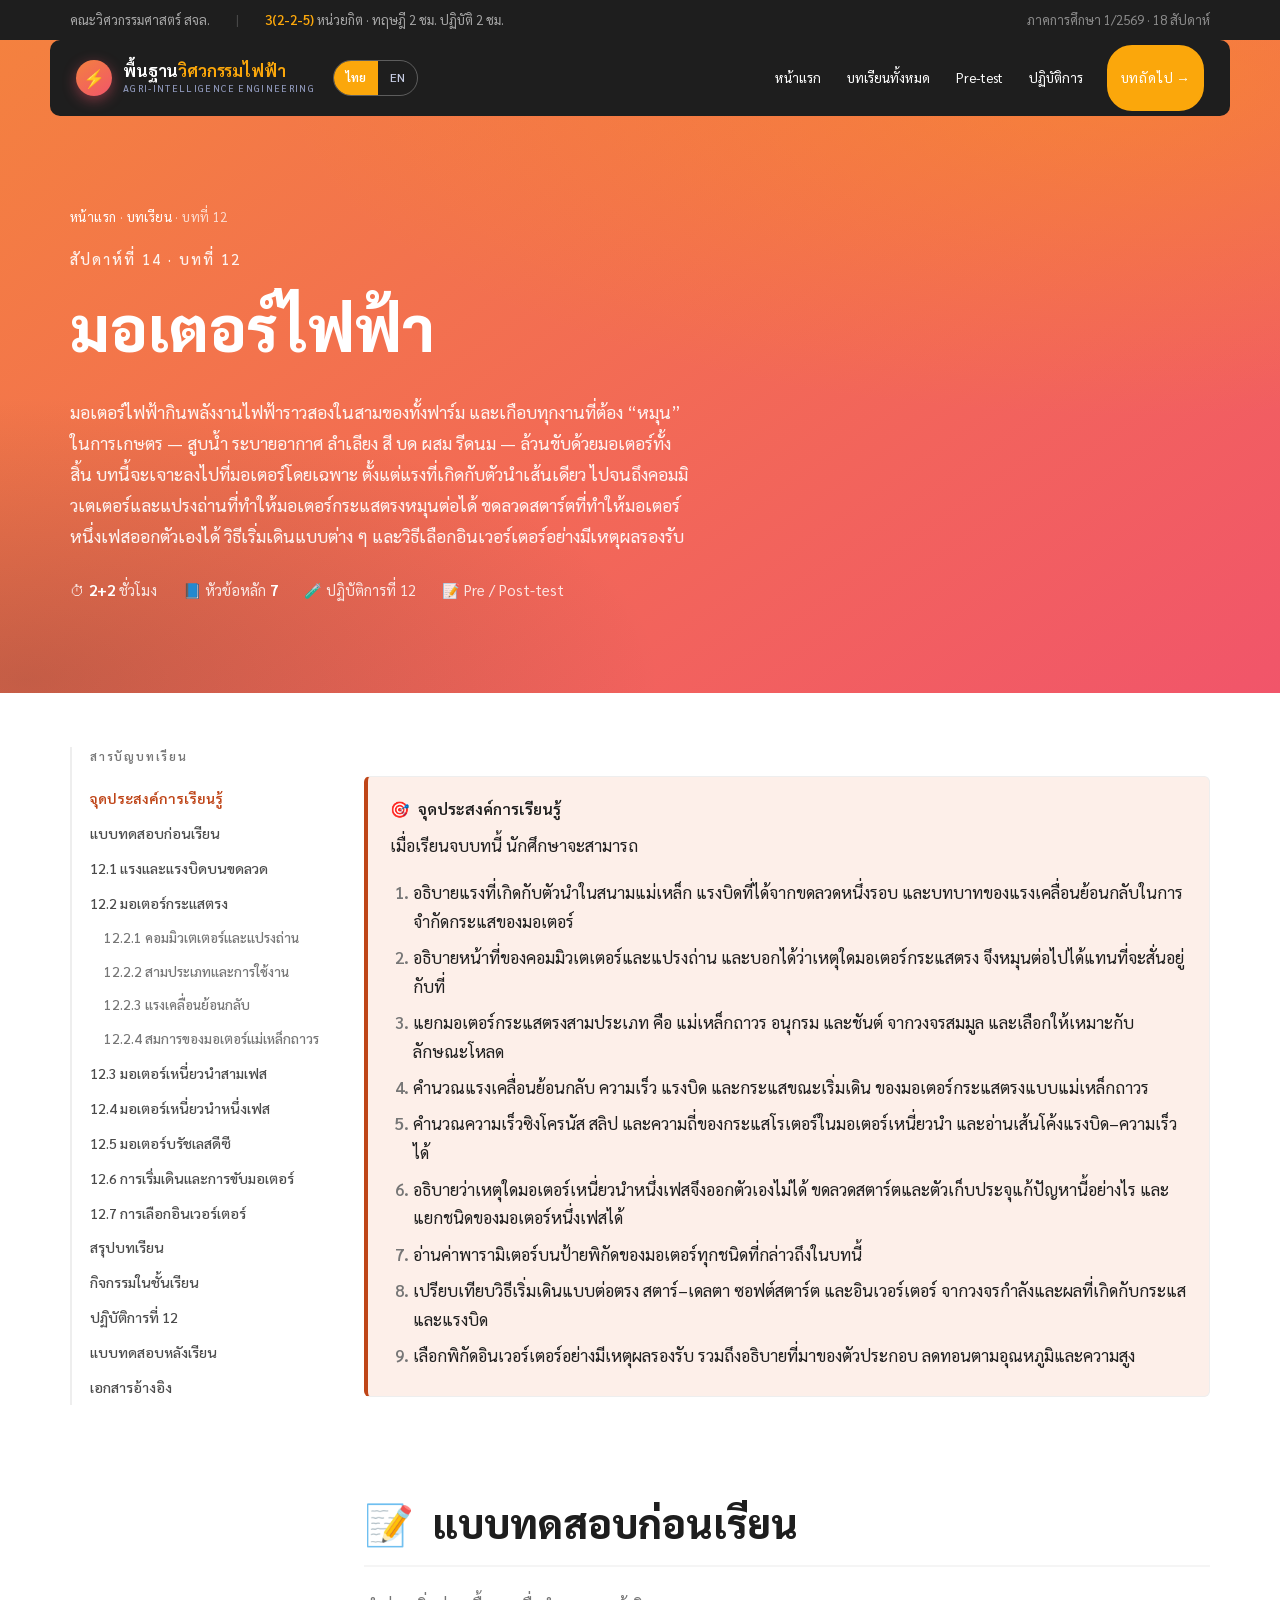
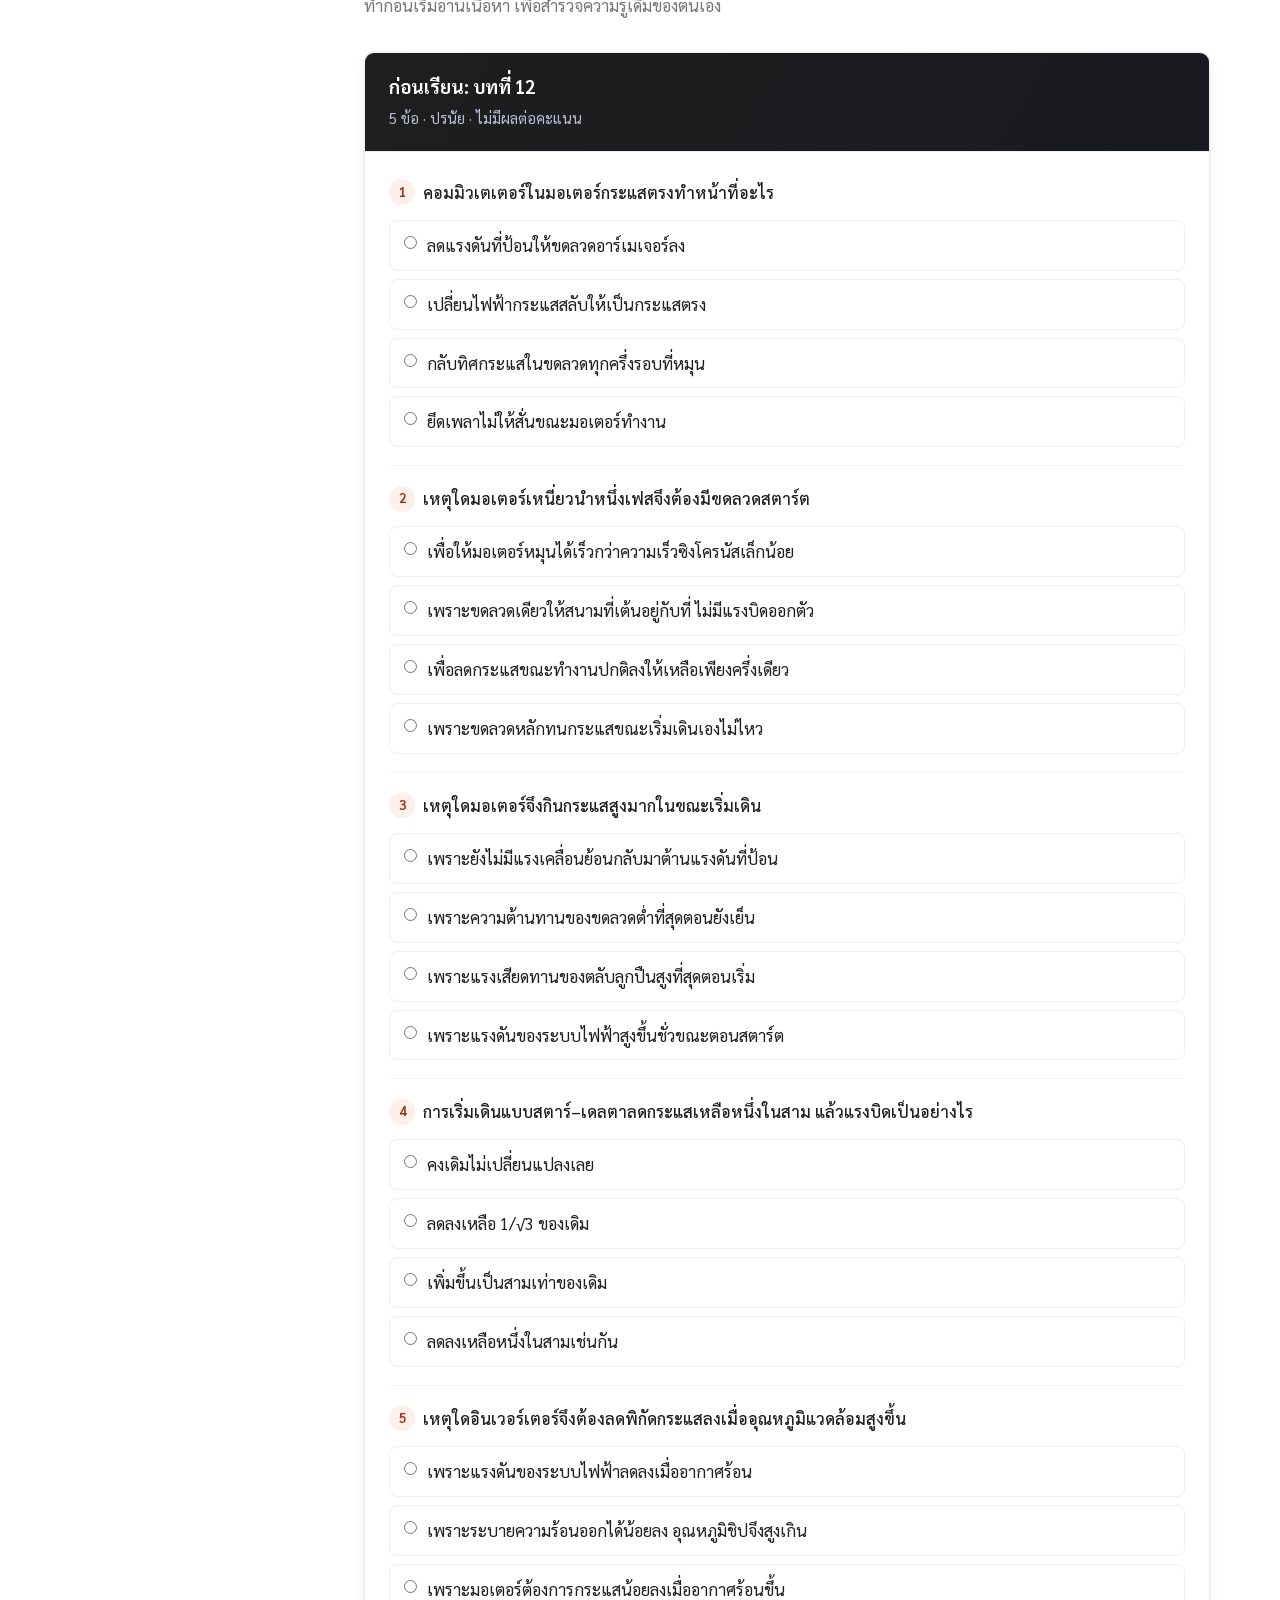
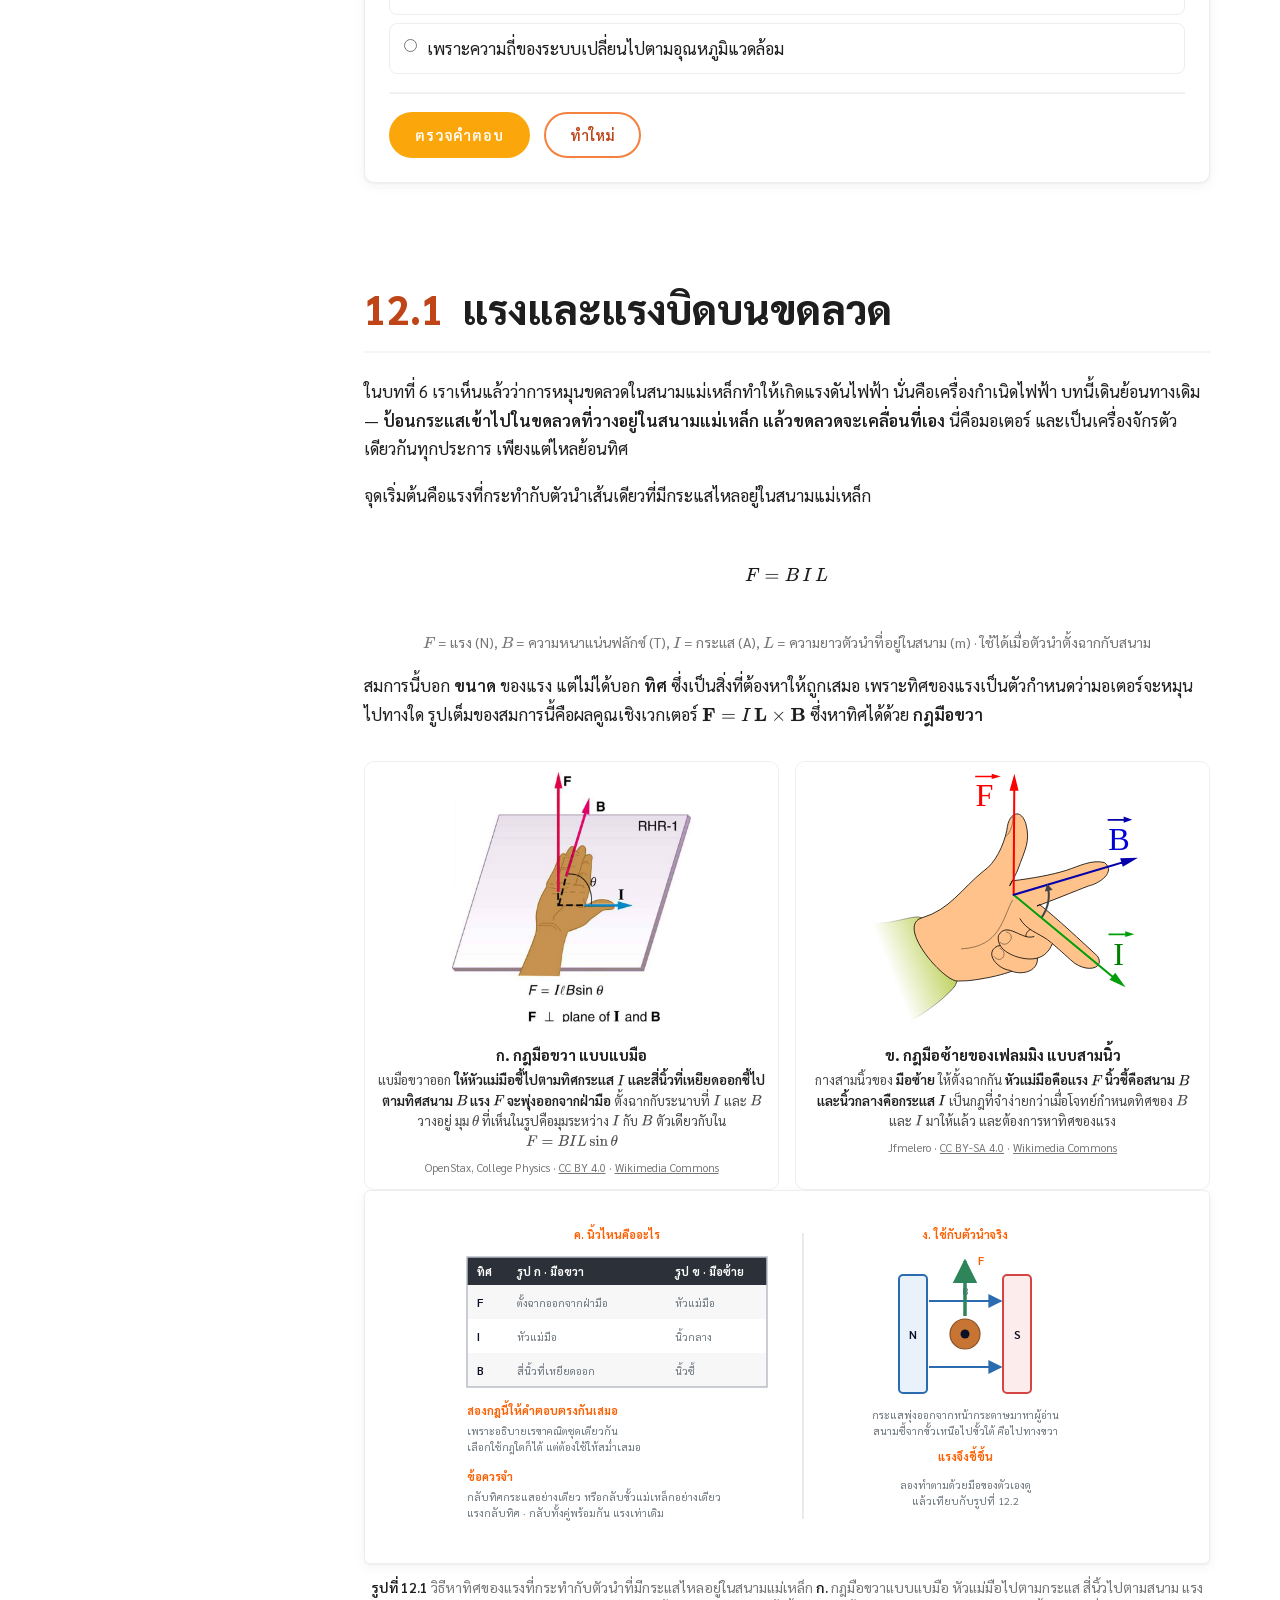
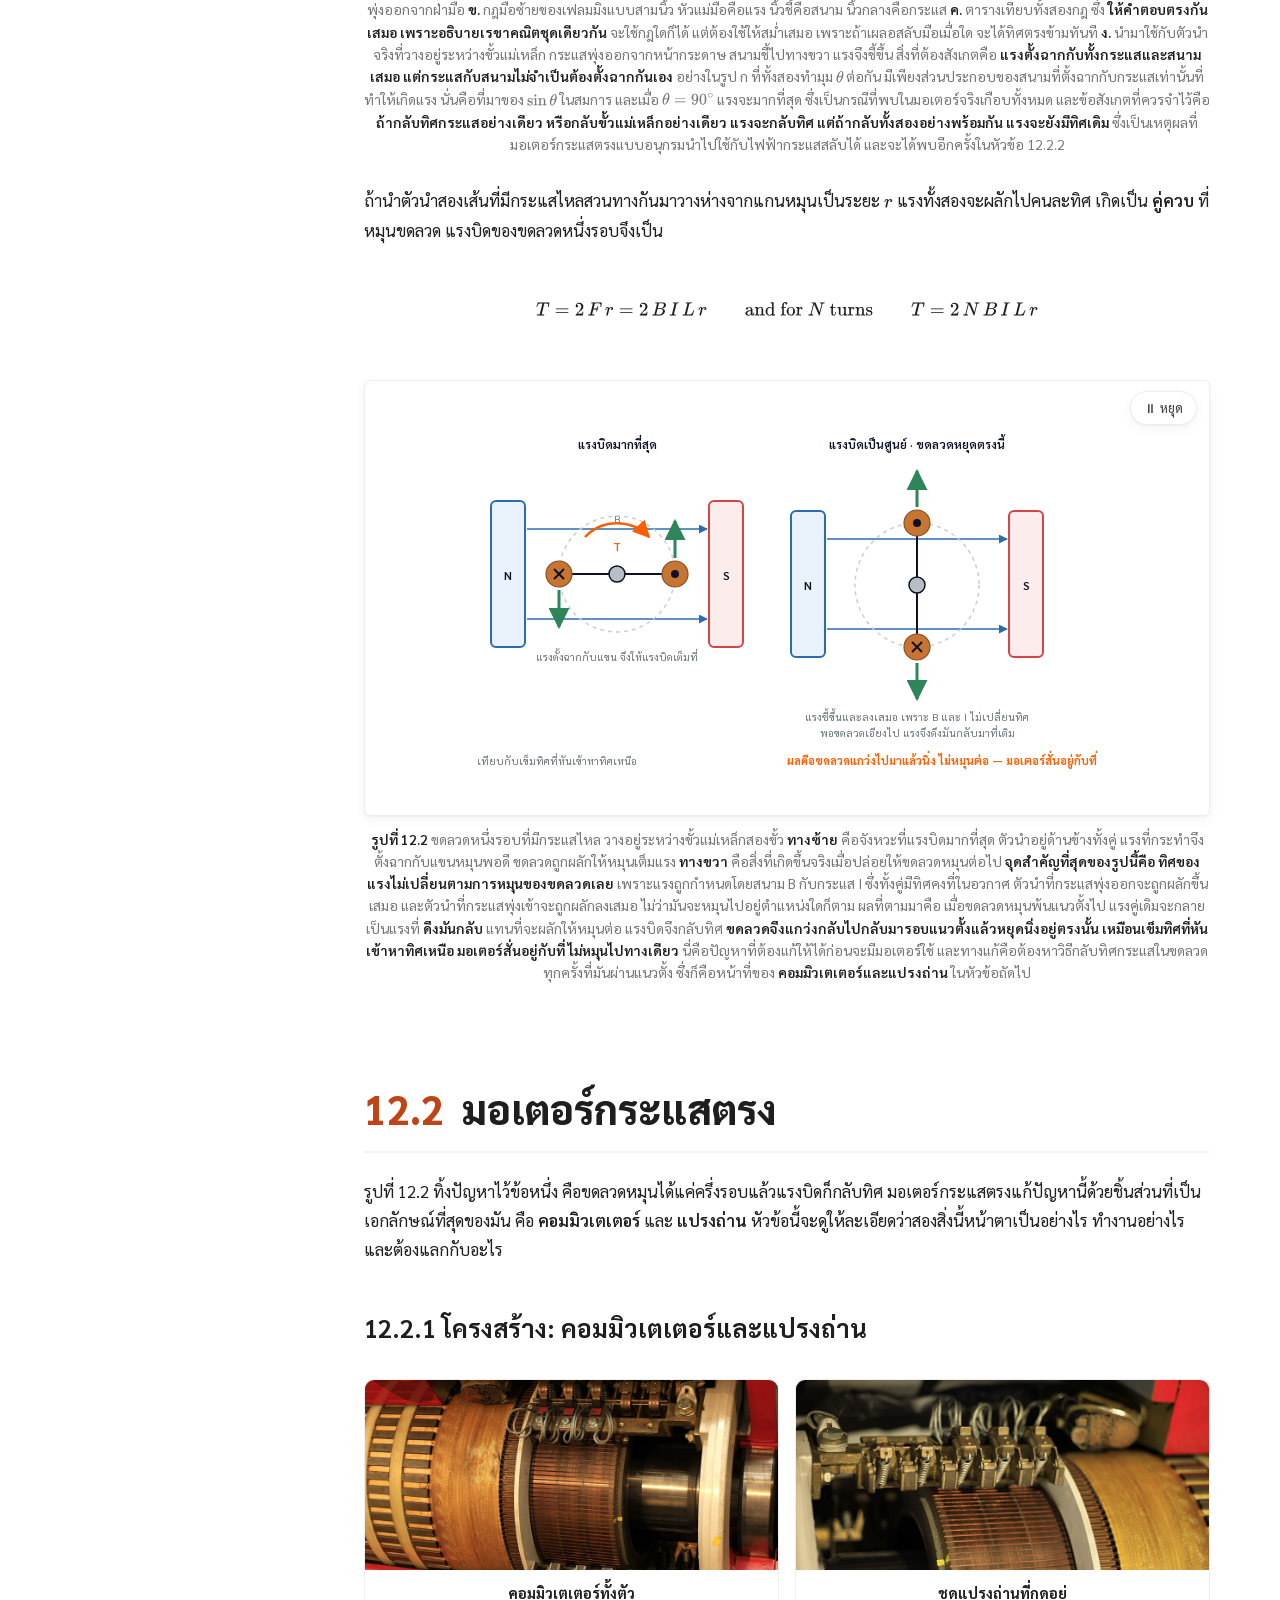
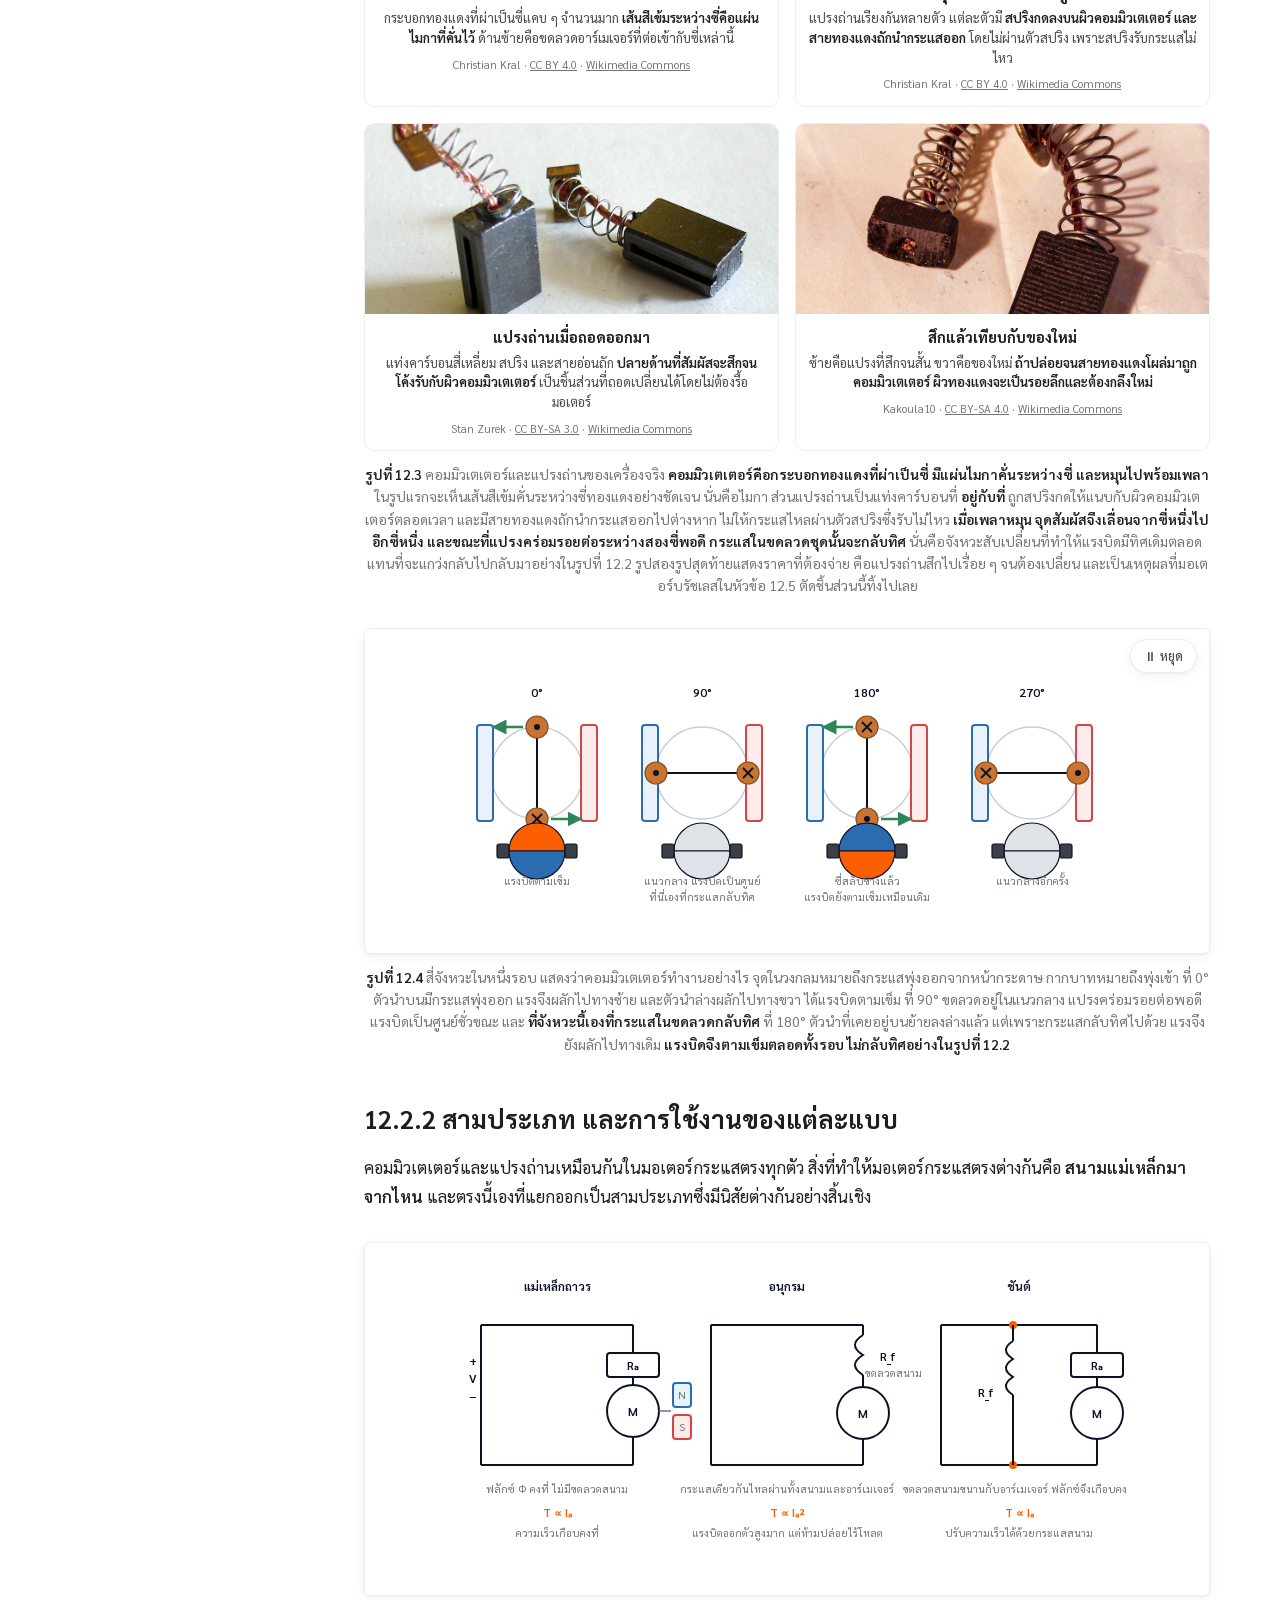
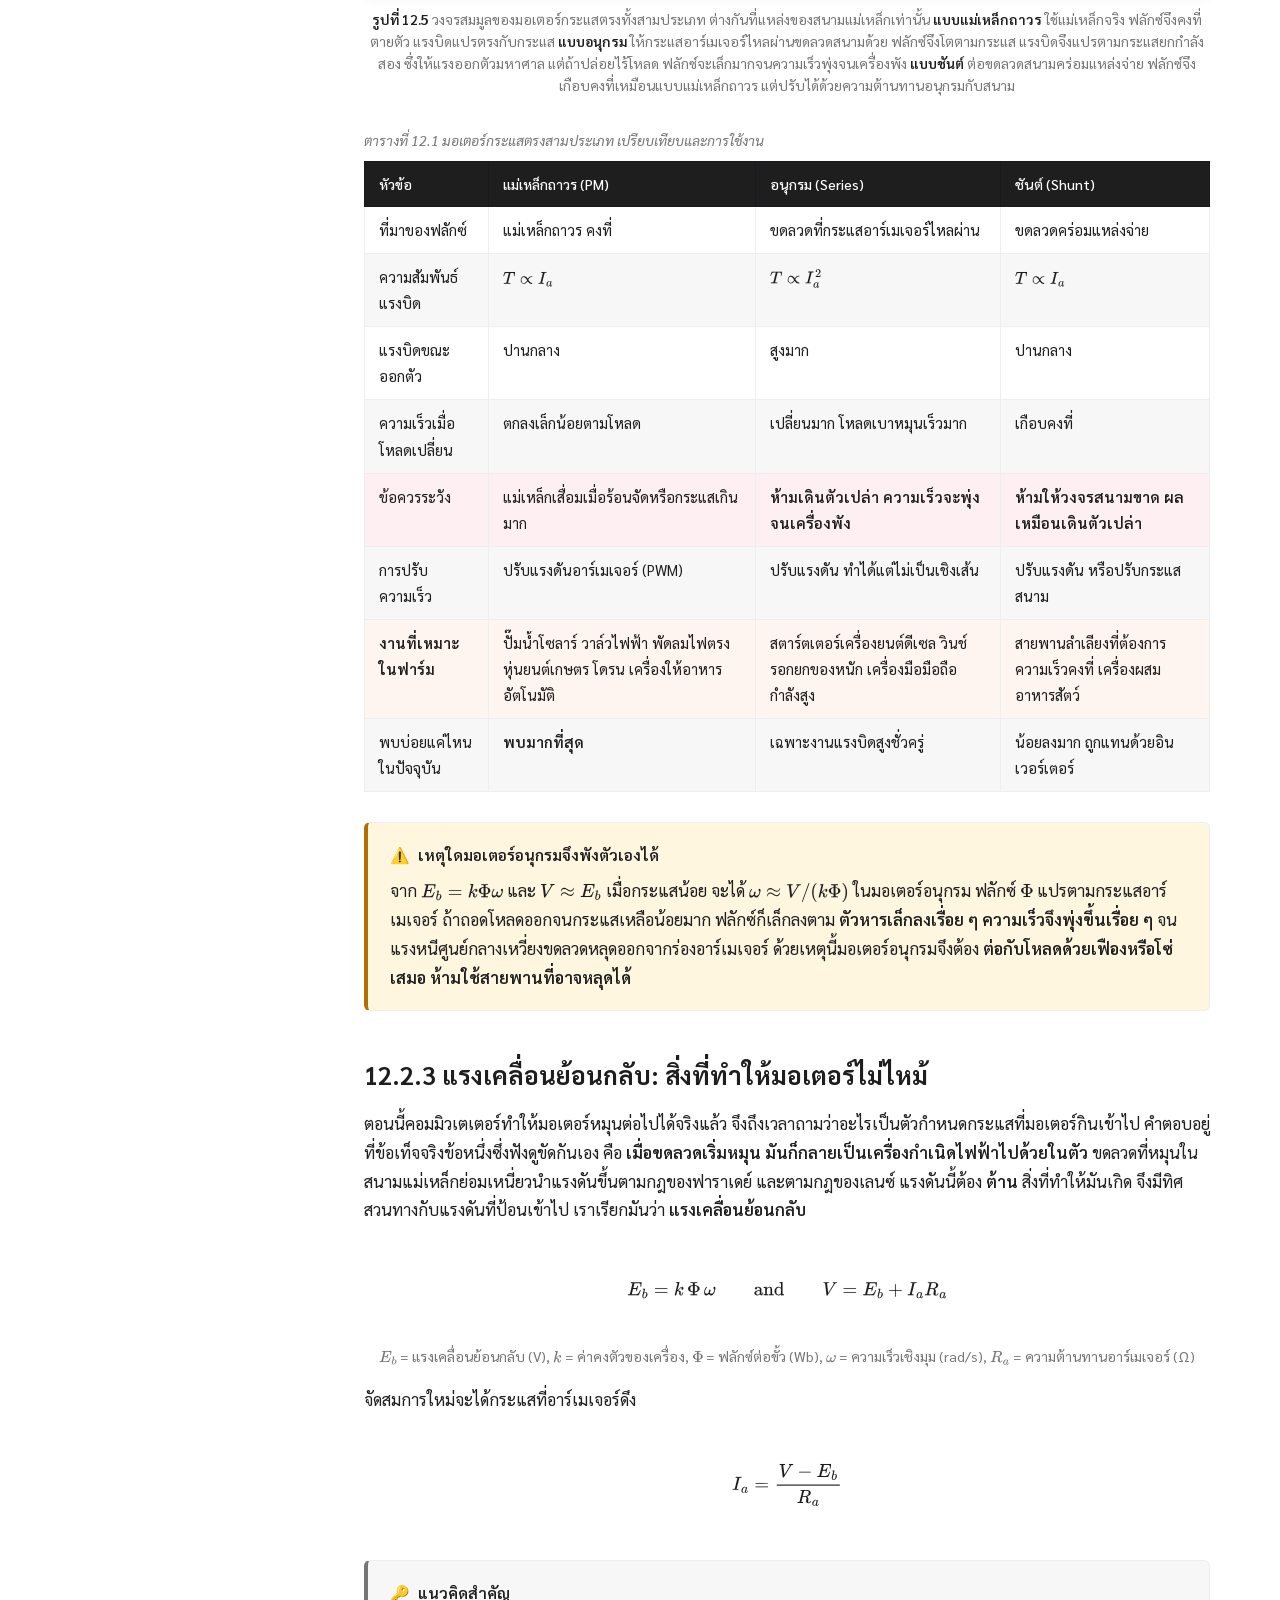
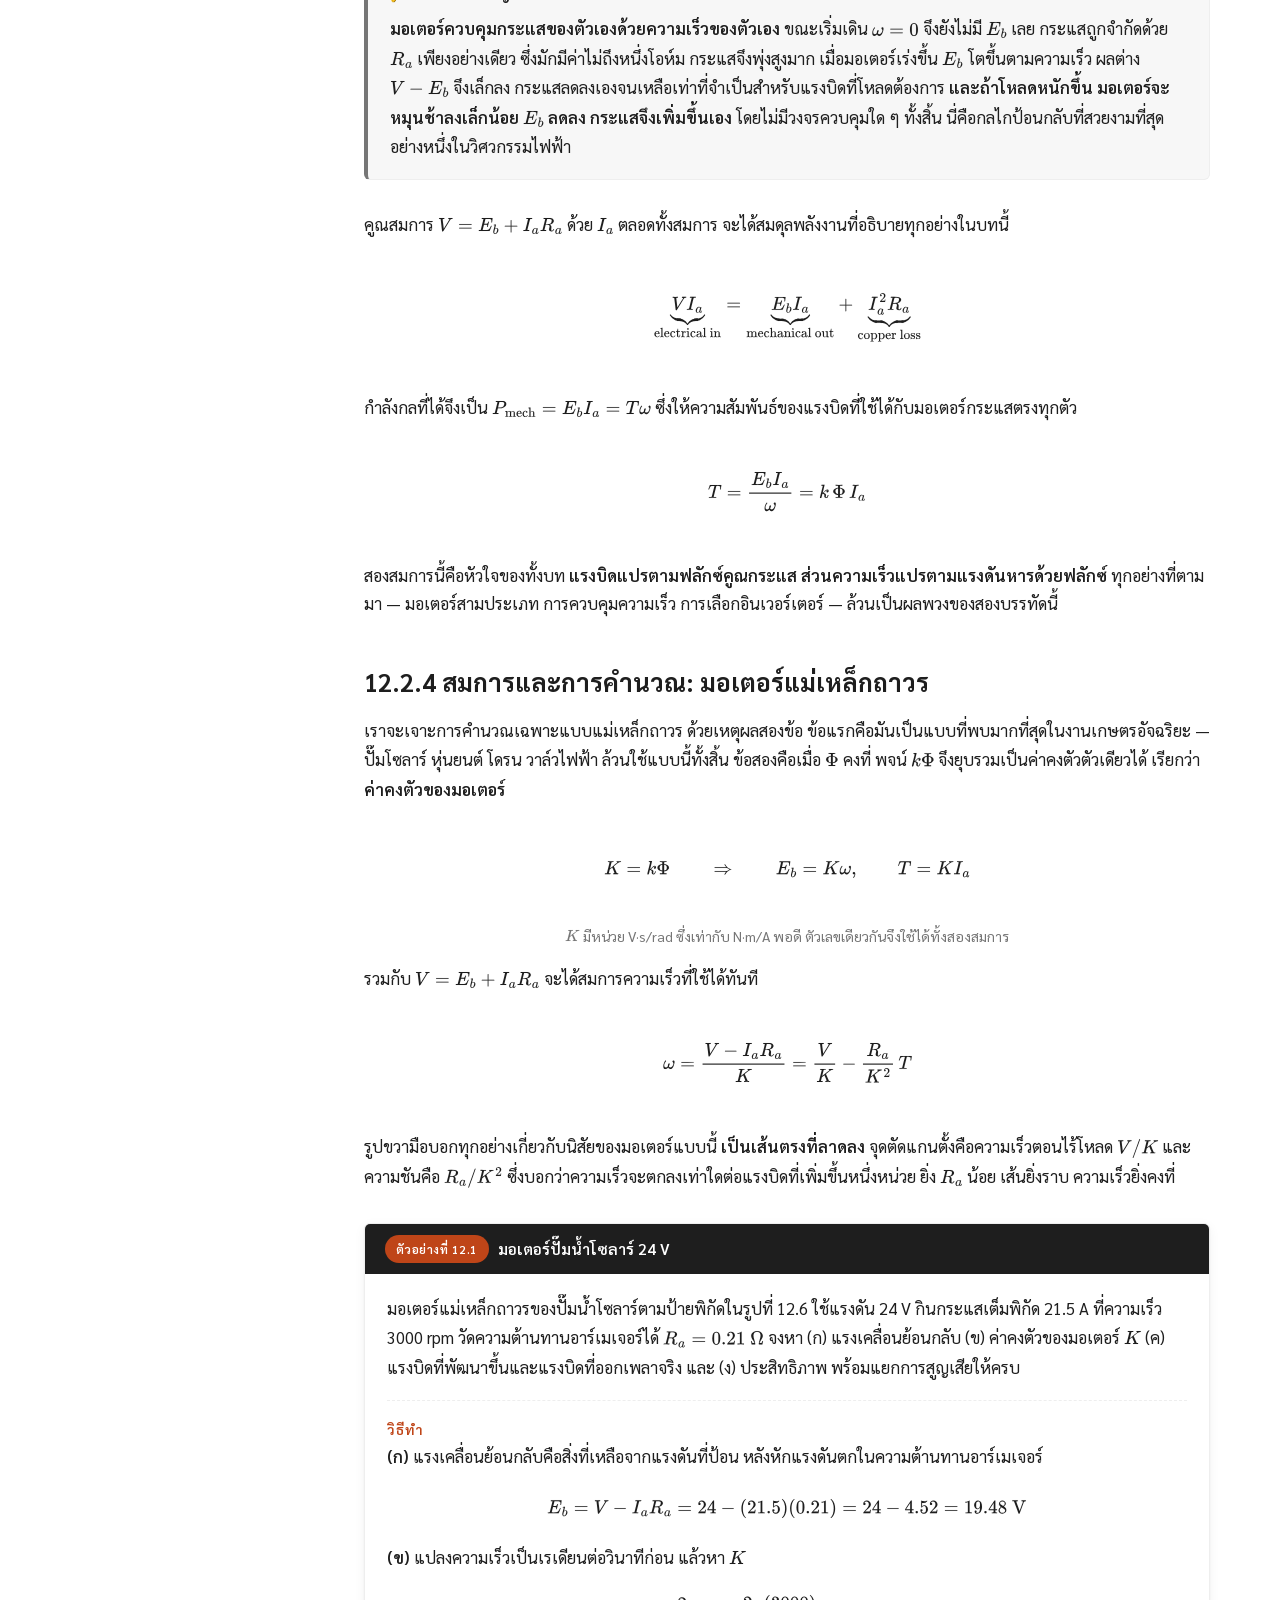
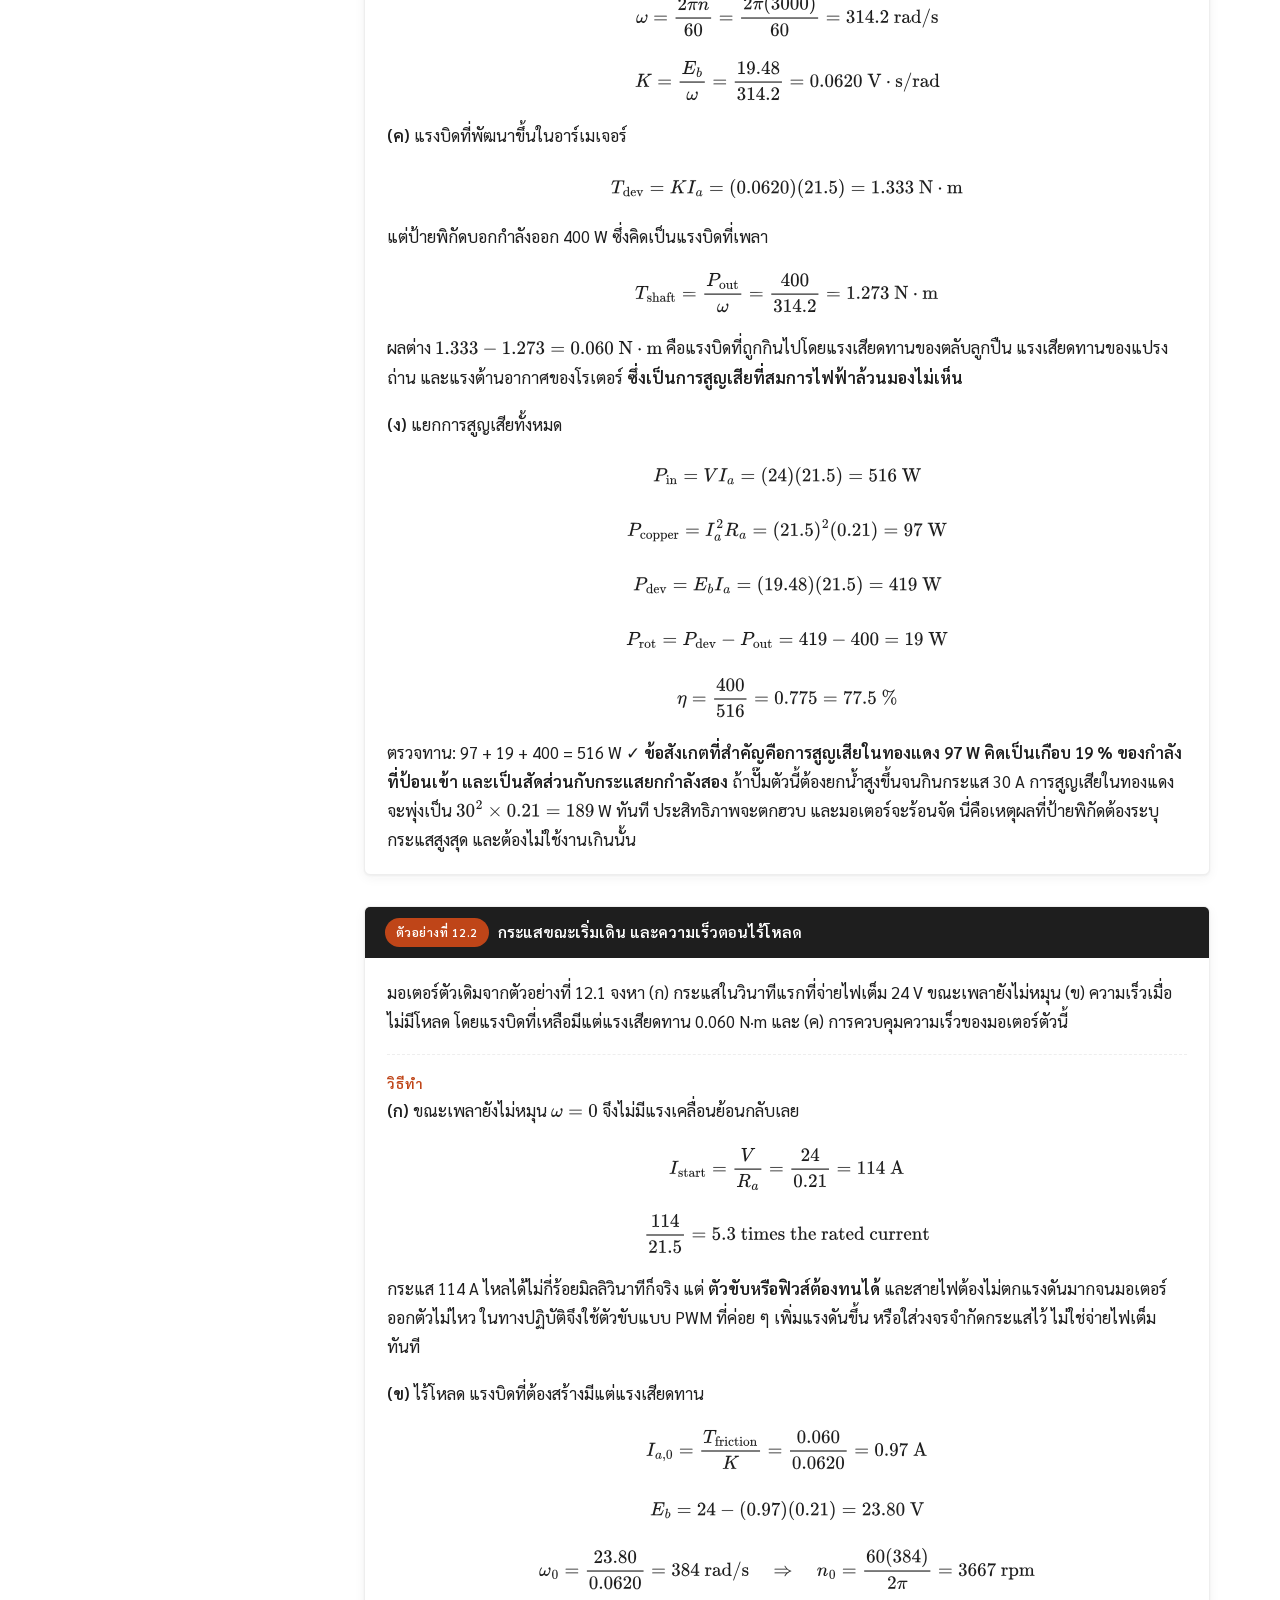
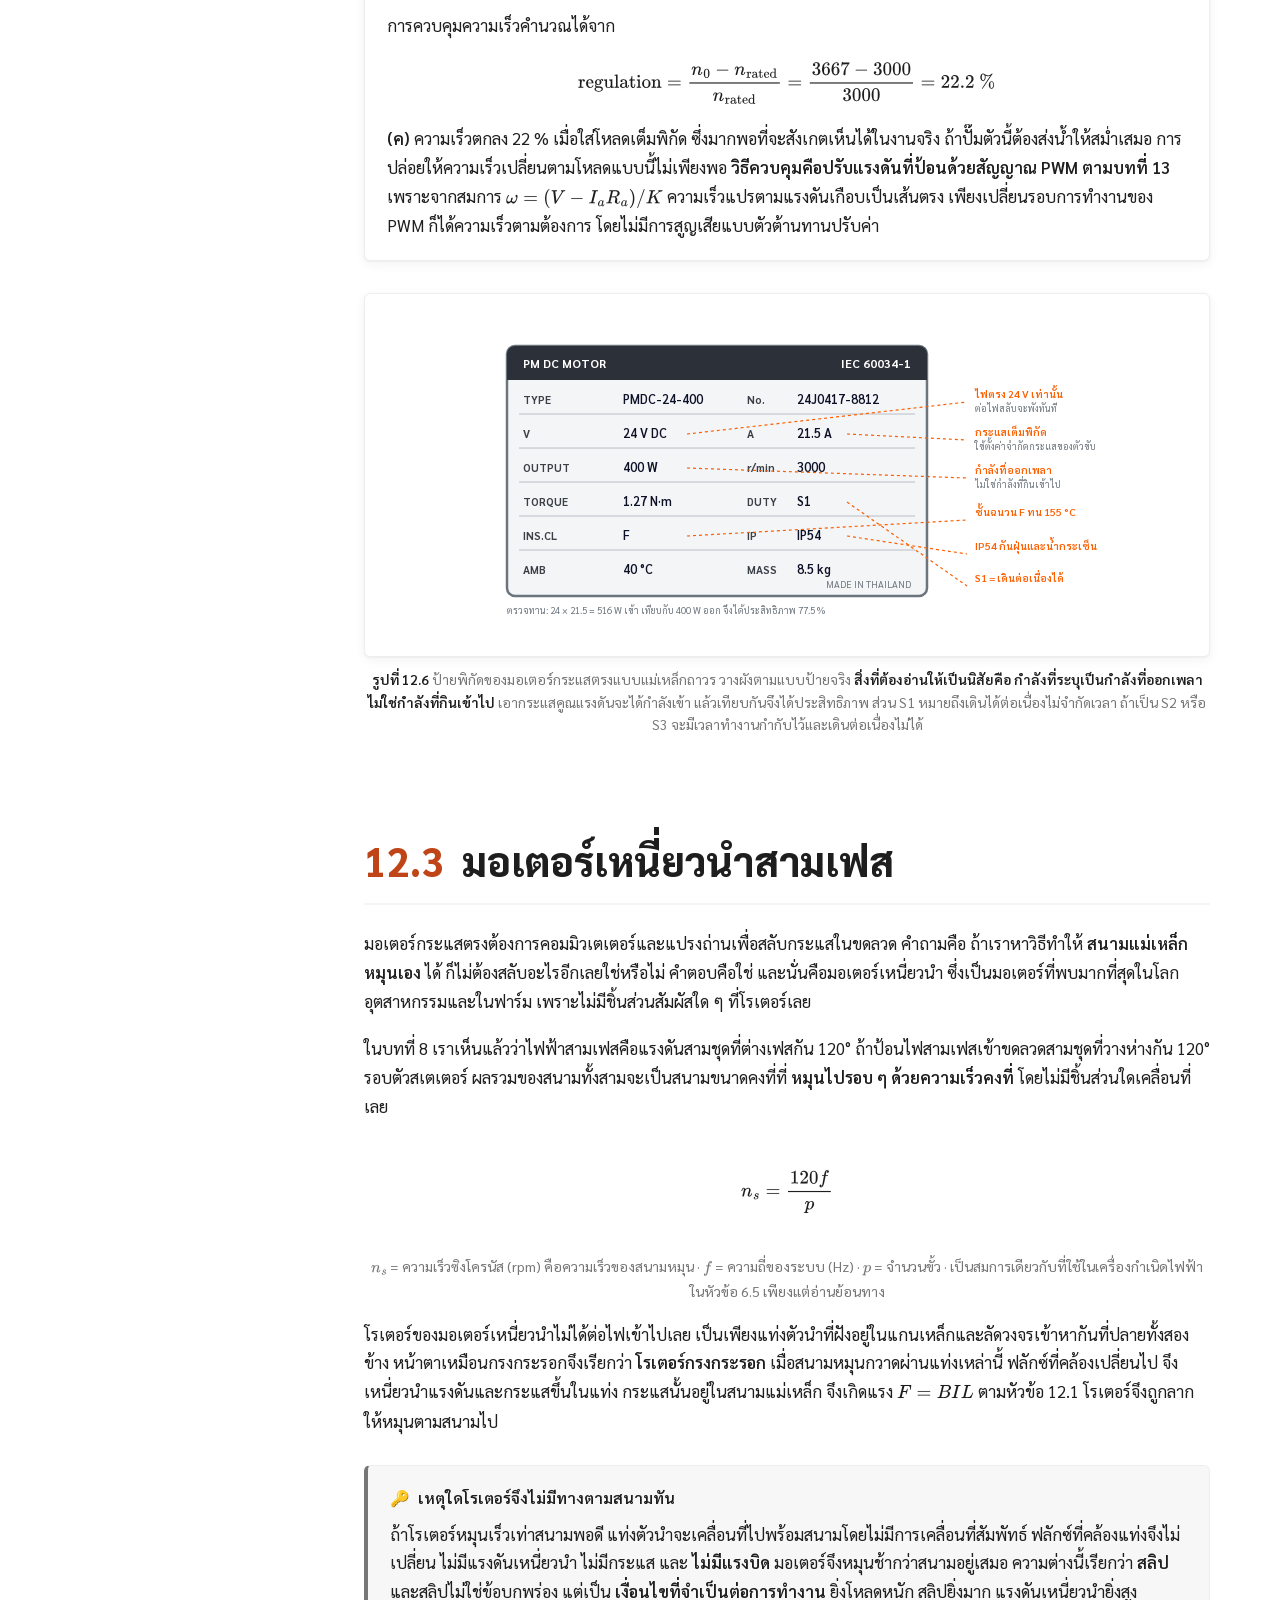
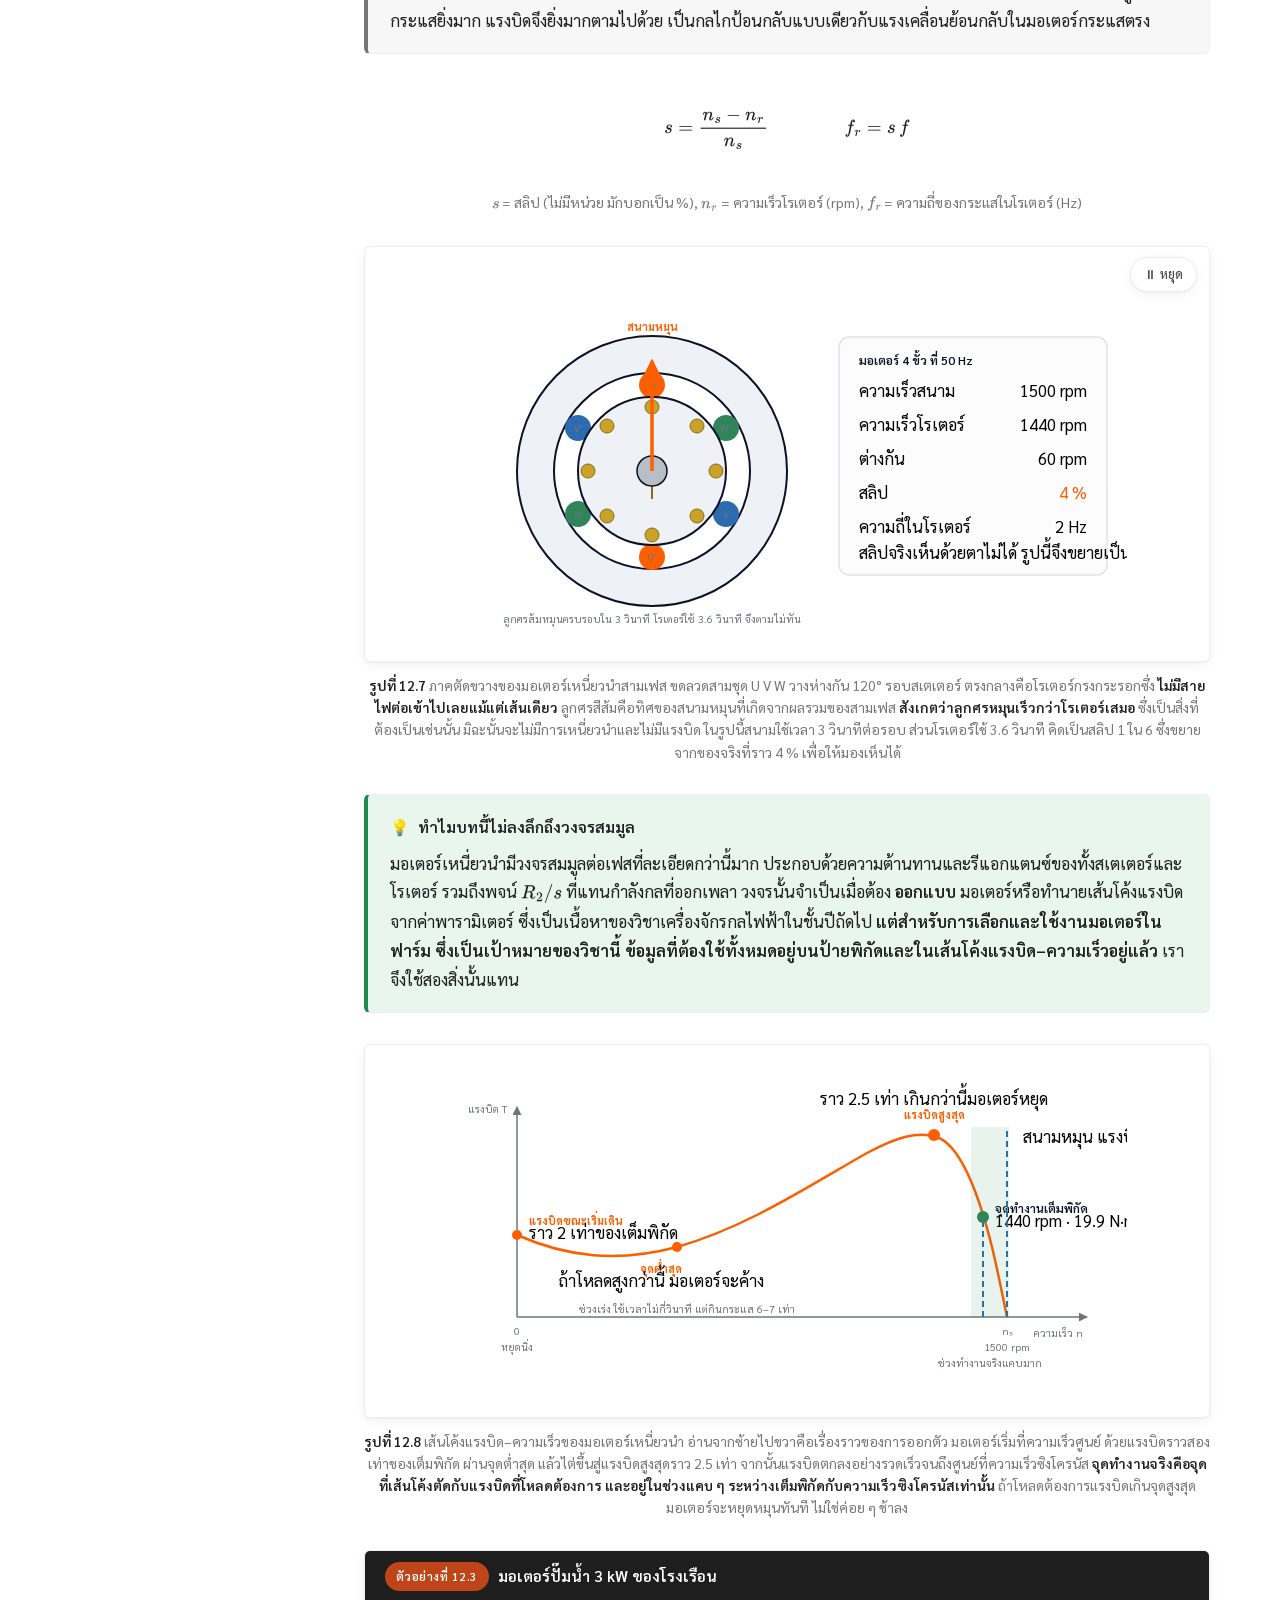
==== commit e94718a7: "Replace the drawn hand in Figure 12.1 with licensed illustrations The hand in Figure 12.1 was drawn " ====
--- a/chapters/ch12.html
+++ b/chapters/ch12.html
@@ -416,9 +416,53 @@
         <b>right-hand rule</b>.</span></p>
 
       <figure>
+        <div class="photo-grid">
+          <div class="photo is-diagram">
+            <img src="../assets/img/motor/rule-right-hand.jpg" width="750" height="784" loading="lazy"
+                 alt="The right-hand rule for a current-carrying conductor: an open right hand with the thumb along the current I, the straight fingers along the field B, and the force F pointing straight out of the palm, perpendicular to the plane of I and B">
+            <div class="photo-body">
+              <div class="photo-ttl"><span class="th">ก. กฎมือขวา แบบแบมือ</span>
+                <span class="en">a. the right-hand rule, open hand</span></div>
+              <div class="photo-txt"><span class="th">แบมือขวาออก
+                <b>ให้หัวแม่มือชี้ไปตามทิศกระแส \(I\) และสี่นิ้วที่เหยียดออกชี้ไปตามทิศสนาม \(B\)
+                แรง \(F\) จะพุ่งออกจากฝ่ามือ</b> ตั้งฉากกับระนาบที่ \(I\) และ \(B\) วางอยู่
+                มุม \(\theta\) ที่เห็นในรูปคือมุมระหว่าง \(I\) กับ \(B\) ตัวเดียวกับใน
+                \(F = BIL\sin\theta\)</span>
+                <span class="en">Open your right hand so that <b>the thumb lies along the current
+                \(I\) and the straight fingers along the field \(B\); the force \(F\) then comes
+                straight out of the palm</b>, square to the plane the two of them lie in. The angle
+                \(\theta\) drawn here is the angle between \(I\) and \(B\) — the same one that
+                appears in \(F = BIL\sin\theta\).</span></div>
+              <span class="photo-cred">OpenStax, College Physics ·
+                <a href="https://creativecommons.org/licenses/by/4.0/">CC BY 4.0</a> ·
+                <a href="https://commons.wikimedia.org/wiki/File:Openstax_college-physics_22.31_Lorentz-force-current.jpg">Wikimedia Commons</a></span>
+            </div>
+          </div>
+
+          <div class="photo is-diagram">
+            <img src="../assets/img/motor/rule-fleming-left.svg" width="337" height="312" loading="lazy"
+                 alt="Fleming's left-hand rule shown on a left hand with three fingers held at right angles: the thumb marked F for force, the first finger marked B for field, and the second finger marked I for current">
+            <div class="photo-body">
+              <div class="photo-ttl"><span class="th">ข. กฎมือซ้ายของเฟลมมิง แบบสามนิ้ว</span>
+                <span class="en">b. Fleming's left-hand rule, three fingers</span></div>
+              <div class="photo-txt"><span class="th">กางสามนิ้วของ <b>มือซ้าย</b> ให้ตั้งฉากกัน
+                <b>หัวแม่มือคือแรง \(F\) นิ้วชี้คือสนาม \(B\) และนิ้วกลางคือกระแส \(I\)</b>
+                เป็นกฎที่จำง่ายกว่าเมื่อโจทย์กำหนดทิศของ \(B\) และ \(I\) มาให้แล้ว
+                และต้องการหาทิศของแรง</span>
+                <span class="en">Hold three fingers of your <b>left</b> hand at right angles:
+                <b>the thumb is the force \(F\), the first finger the field \(B\) and the second
+                finger the current \(I\)</b>. It is the easier rule to remember when \(B\) and
+                \(I\) are given and the force is what you are after.</span></div>
+              <span class="photo-cred">Jfmelero ·
+                <a href="https://creativecommons.org/licenses/by-sa/4.0/">CC BY-SA 4.0</a> ·
+                <a href="https://commons.wikimedia.org/wiki/File:LeftHandRule.svg">Wikimedia Commons</a></span>
+            </div>
+          </div>
+        </div>
+
         <div class="figure-box">
-          <svg class="sys-fig" viewBox="0 0 680 390" role="img" width="680"
-               aria-label="One set of three perpendicular directions for force, current and field, with a right hand placed on them, a table giving the finger for each rule, and the rule applied to a real conductor">
+          <svg class="sys-fig" viewBox="0 0 680 320" role="img" width="680"
+               aria-label="A table giving which finger stands for force, current and field under each of the two rules, and the rule applied to a conductor lying between a north and a south pole">
             <defs>
               <marker id="rh-f" viewBox="0 0 10 10" refX="9" refY="5"
                       markerWidth="7" markerHeight="7" orient="auto-start-reverse">
@@ -430,167 +474,125 @@
               </marker>
             </defs>
 
-            <text class="cap" x="160" y="26" text-anchor="middle">
-              <tspan class="th">ก. สามทิศที่ตั้งฉากกันเสมอ</tspan>
-              <tspan class="en">a. three directions, always perpendicular</tspan></text>
-
-            <!-- the triad: F up, B right, I out of the page -->
-            <circle cx="160" cy="200" r="78" fill="#fafbfc" stroke="#e4e7ec" stroke-width="1.5"/>
-
-            <line x1="160" y1="200" x2="160" y2="134" stroke="#2f855a" stroke-width="3.5"
+            <text class="cap" x="170" y="26" text-anchor="middle">
+              <tspan class="th">ค. นิ้วไหนคืออะไร</tspan>
+              <tspan class="en">c. which finger is which</tspan></text>
+
+            <rect x="20" y="44" width="300" height="28" fill="#2c3038"/>
+            <text class="np-hd" x="30" y="63" font-size="11" font-weight="700" fill="#fff">
+              <tspan class="th">ทิศ</tspan><tspan class="en">dir.</tspan></text>
+            <text class="np-hd" x="70" y="63" font-size="11" font-weight="700" fill="#fff">
+              <tspan class="th">รูป ก · มือขวา</tspan><tspan class="en">a. right hand</tspan></text>
+            <text class="np-hd" x="228" y="63" font-size="11" font-weight="700" fill="#fff">
+              <tspan class="th">รูป ข · มือซ้าย</tspan><tspan class="en">b. left hand</tspan></text>
+
+            <rect x="20" y="72" width="300" height="34" fill="#f7f7f7"/>
+            <text class="lbl" x="30" y="94" fill="#2f855a">F</text>
+            <text class="sub th" x="70" y="94">ตั้งฉากออกจากฝ่ามือ</text>
+            <text class="sub en" x="70" y="94">out of the palm</text>
+            <text class="sub th" x="228" y="94">หัวแม่มือ</text>
+            <text class="sub en" x="228" y="94">thumb</text>
+
+            <rect x="20" y="106" width="300" height="34" fill="#fff"/>
+            <text class="lbl" x="30" y="128" fill="#fd5f00">I</text>
+            <text class="sub th" x="70" y="128">หัวแม่มือ</text>
+            <text class="sub en" x="70" y="128">thumb</text>
+            <text class="sub th" x="228" y="128">นิ้วกลาง</text>
+            <text class="sub en" x="228" y="128">second finger</text>
+
+            <rect x="20" y="140" width="300" height="34" fill="#f7f7f7"/>
+            <text class="lbl" x="30" y="162" fill="#2b6cb0">B</text>
+            <text class="sub th" x="70" y="162">สี่นิ้วที่เหยียดออก</text>
+            <text class="sub en" x="70" y="162">the straight fingers</text>
+            <text class="sub th" x="228" y="162">นิ้วชี้</text>
+            <text class="sub en" x="228" y="162">first finger</text>
+
+            <rect x="20" y="44" width="300" height="130" fill="none"
+                  stroke="#b8bec6" stroke-width="1.5"/>
+
+            <text class="cap" x="20" y="202" text-anchor="start">
+              <tspan class="th">สองกฎนี้ให้คำตอบตรงกันเสมอ</tspan>
+              <tspan class="en">the two rules always agree</tspan></text>
+            <text class="sub th" x="20" y="222" text-anchor="start">เพราะอธิบายเรขาคณิตชุดเดียวกัน</text>
+            <text class="sub en" x="20" y="222" text-anchor="start">because they describe one geometry</text>
+            <text class="sub th" x="20" y="238" text-anchor="start">เลือกใช้กฎใดก็ได้ แต่ต้องใช้ให้สม่ำเสมอ</text>
+            <text class="sub en" x="20" y="238" text-anchor="start">use either, but use it consistently</text>
+
+            <text class="cap" x="20" y="268" text-anchor="start">
+              <tspan class="th">ข้อควรจำ</tspan><tspan class="en">worth remembering</tspan></text>
+            <text class="sub th" x="20" y="288" text-anchor="start">กลับทิศกระแสอย่างเดียว หรือกลับขั้วแม่เหล็กอย่างเดียว</text>
+            <text class="sub en" x="20" y="288" text-anchor="start">reverse the current alone, or the magnets alone,</text>
+            <text class="sub th" x="20" y="304" text-anchor="start">แรงกลับทิศ · กลับทั้งคู่พร้อมกัน แรงเท่าเดิม</text>
+            <text class="sub en" x="20" y="304" text-anchor="start">and F reverses; reverse both and it does not</text>
+
+            <line x1="356" y1="20" x2="356" y2="306" stroke="#dfe3e8" stroke-width="1.5"/>
+
+            <text class="cap" x="518" y="26" text-anchor="middle">
+              <tspan class="th">ง. ใช้กับตัวนำจริง</tspan><tspan class="en">d. applied</tspan></text>
+
+            <rect class="pole-n" x="452" y="62" width="28" height="118" rx="4"/>
+            <text class="lbl" x="466" y="126" text-anchor="middle" fill="#2b6cb0">N</text>
+            <rect class="pole-s" x="556" y="62" width="28" height="118" rx="4"/>
+            <text class="lbl" x="570" y="126" text-anchor="middle" fill="#d64545">S</text>
+
+            <line x1="482" y1="88" x2="554" y2="88" stroke="#2b6cb0" stroke-width="2"
+                  marker-end="url(#rh-b)"/>
+            <line x1="482" y1="154" x2="554" y2="154" stroke="#2b6cb0" stroke-width="2"
+                  marker-end="url(#rh-b)"/>
+            <text class="sub" x="518" y="82" text-anchor="middle" fill="#2b6cb0">B</text>
+
+            <circle class="copper" cx="518" cy="121" r="15"/>
+            <circle cx="518" cy="121" r="4.5" fill="#0d1128"/>
+            <line x1="518" y1="103" x2="518" y2="48" stroke="#2f855a" stroke-width="3.5"
                   marker-end="url(#rh-f)"/>
-            <text class="cap" x="160" y="126" text-anchor="middle">F</text>
-            <text class="sub th" x="160" y="112" text-anchor="middle">แรง</text>
-            <text class="sub en" x="160" y="112" text-anchor="middle">force</text>
-
-            <line x1="160" y1="200" x2="226" y2="200" stroke="#2b6cb0" stroke-width="3.5"
-                  marker-end="url(#rh-b)"/>
-            <text class="cap" x="238" y="204" text-anchor="start">B</text>
-            <text class="sub th" x="238" y="220" text-anchor="start">สนาม</text>
-            <text class="sub en" x="238" y="220" text-anchor="start">field</text>
-
-            <circle cx="160" cy="200" r="15" fill="#fff" stroke="#fd5f00" stroke-width="3"/>
-            <circle cx="160" cy="200" r="5" fill="#fd5f00"/>
-            <text class="cap" x="130" y="246" text-anchor="middle">I</text>
-            <text class="sub th" x="124" y="262" text-anchor="middle">กระแส พุ่งออกหาผู้อ่าน</text>
-            <text class="sub en" x="124" y="262" text-anchor="middle">current, out of the page</text>
-
-            <text class="sub th" x="160" y="298" text-anchor="middle">ทั้งสามตั้งฉากกันเสมอ ไม่ว่าจะวางมุมใด</text>
-            <text class="sub en" x="160" y="298" text-anchor="middle">all three are mutually square, at any orientation</text>
-
-            <!-- a right hand laid on them -->
-            <g transform="translate(96,142) scale(0.82)">
-              <path d="M22,84 q-13,0 -13,14 l0,42 q0,20 21,20 l44,0 q21,0 21,-20 l0,-38
-                       q0,-14 -14,-16 z"
-                    fill="#fdebd8" stroke="#c08a52" stroke-width="2"/>
-              <path d="M22,84 l0,-52 q0,-10 10,-10 q10,0 10,10 l0,52 z"
-                    fill="#fdebd8" stroke="#c08a52" stroke-width="2"/>
-              <path d="M81,74 l30,0 q10,0 10,10 q0,10 -10,10 l-30,0 z"
-                    fill="#fdebd8" stroke="#c08a52" stroke-width="2"/>
-              <ellipse cx="56" cy="104" rx="15" ry="13" fill="#f6d8bd"
-                       stroke="#c08a52" stroke-width="2"/>
-              <circle cx="56" cy="104" r="4.5" fill="#c08a52"/>
-            </g>
-            <text class="sub th" x="62" y="188" text-anchor="end">มือขวา</text>
-            <text class="sub en" x="62" y="188" text-anchor="end">right hand</text>
-
-            <line x1="286" y1="46" x2="286" y2="344" stroke="#dfe3e8" stroke-width="1.5"/>
-
-            <!-- the finger table -->
-            <text class="cap" x="400" y="26" text-anchor="middle">
-              <tspan class="th">ข. นิ้วไหนคืออะไร</tspan><tspan class="en">b. which finger is which</tspan></text>
-
-            <rect x="306" y="46" width="188" height="30" fill="#2c3038"/>
-            <text class="np-hd" x="316" y="66" font-size="11.5" font-weight="700" fill="#fff">
-              <tspan class="th">ทิศ</tspan><tspan class="en">direction</tspan></text>
-            <text class="np-hd" x="378" y="66" font-size="11.5" font-weight="700" fill="#fff">
-              <tspan class="th">มือขวา</tspan><tspan class="en">right hand</tspan></text>
-            <text class="np-hd" x="444" y="66" font-size="11.5" font-weight="700" fill="#fff">
-              <tspan class="th">เฟลมมิงซ้าย</tspan><tspan class="en">Fleming left</tspan></text>
-
-            <rect x="306" y="76" width="188" height="32" fill="#f7f7f7"/>
-            <text class="lbl" x="316" y="97" fill="#2f855a">F</text>
-            <text class="sub th" x="378" y="97">หัวแม่มือ</text>
-            <text class="sub en" x="378" y="97">thumb</text>
-            <text class="sub th" x="444" y="97">หัวแม่มือ</text>
-            <text class="sub en" x="444" y="97">thumb</text>
-
-            <rect x="306" y="108" width="188" height="32" fill="#fff"/>
-            <text class="lbl" x="316" y="129" fill="#fd5f00">I</text>
-            <text class="sub th" x="378" y="129">นิ้วชี้</text>
-            <text class="sub en" x="378" y="129">index</text>
-            <text class="sub th" x="444" y="129">นิ้วกลาง</text>
-            <text class="sub en" x="444" y="129">second</text>
-
-            <rect x="306" y="140" width="188" height="32" fill="#f7f7f7"/>
-            <text class="lbl" x="316" y="161" fill="#2b6cb0">B</text>
-            <text class="sub th" x="378" y="161">นิ้วกลาง</text>
-            <text class="sub en" x="378" y="161">middle</text>
-            <text class="sub th" x="444" y="161">นิ้วชี้</text>
-            <text class="sub en" x="444" y="161">first</text>
-            <rect x="306" y="46" width="188" height="126" fill="none"
-                  stroke="#b8bec6" stroke-width="1.5"/>
-
-            <text class="cap" x="306" y="198" text-anchor="start">F = I L × B</text>
-            <text class="sub th" x="306" y="222" text-anchor="start">สองกฎนี้อธิบายเรขาคณิตเดียวกัน</text>
-            <text class="sub en" x="306" y="222" text-anchor="start">the two rules describe one geometry</text>
-            <text class="sub th" x="306" y="238" text-anchor="start">จึงให้คำตอบตรงกันเสมอ</text>
-            <text class="sub en" x="306" y="238" text-anchor="start">so they always agree</text>
-            <text class="sub th" x="306" y="262" text-anchor="start">เลือกใช้กฎใดก็ได้ แต่ต้องใช้ให้สม่ำเสมอ</text>
-            <text class="sub en" x="306" y="262" text-anchor="start">use either, but use it consistently</text>
-            <text class="sub th" x="306" y="278" text-anchor="start">เพราะสลับมือเมื่อใด ได้ทิศตรงข้ามทันที</text>
-            <text class="sub en" x="306" y="278" text-anchor="start">swapping hands reverses the answer</text>
-
-            <text class="cap" x="306" y="310" text-anchor="start">
-              <tspan class="th">ข้อควรจำ</tspan><tspan class="en">worth remembering</tspan></text>
-            <text class="sub th" x="306" y="328" text-anchor="start">กลับกระแสอย่างเดียว หรือกลับแม่เหล็กอย่างเดียว</text>
-            <text class="sub en" x="306" y="328" text-anchor="start">reverse the current alone, or the magnets alone,</text>
-            <text class="sub th" x="306" y="344" text-anchor="start">แรงกลับทิศ · กลับทั้งคู่ แรงเท่าเดิม</text>
-            <text class="sub en" x="306" y="344" text-anchor="start">and F reverses; reverse both and it does not</text>
-
-            <line x1="516" y1="46" x2="516" y2="344" stroke="#dfe3e8" stroke-width="1.5"/>
-
-            <!-- applied to the real conductor -->
-            <text class="cap" x="600" y="26" text-anchor="middle">
-              <tspan class="th">ค. ใช้กับตัวนำจริง</tspan><tspan class="en">c. applied</tspan></text>
-
-            <rect class="pole-n" x="536" y="92" width="28" height="118" rx="4"/>
-            <text class="lbl" x="550" y="156" text-anchor="middle" fill="#2b6cb0">N</text>
-            <rect class="pole-s" x="638" y="92" width="28" height="118" rx="4"/>
-            <text class="lbl" x="652" y="156" text-anchor="middle" fill="#d64545">S</text>
-            <line x1="566" y1="118" x2="636" y2="118" stroke="#2b6cb0" stroke-width="2"
-                  marker-end="url(#rh-b)"/>
-            <line x1="566" y1="184" x2="636" y2="184" stroke="#2b6cb0" stroke-width="2"
-                  marker-end="url(#rh-b)"/>
-            <text class="sub" x="601" y="112" text-anchor="middle" fill="#2b6cb0">B</text>
-
-            <circle class="copper" cx="601" cy="151" r="15"/>
-            <circle cx="601" cy="151" r="4.5" fill="#0d1128"/>
-            <line x1="601" y1="133" x2="601" y2="78" stroke="#2f855a" stroke-width="3.5"
-                  marker-end="url(#rh-f)"/>
-            <text class="cap" x="614" y="82" text-anchor="start">F</text>
-
-            <text class="sub th" x="601" y="234" text-anchor="middle">กระแสพุ่งออกจากหน้ากระดาษ</text>
-            <text class="sub en" x="601" y="234" text-anchor="middle">current out of the page</text>
-            <text class="sub th" x="601" y="250" text-anchor="middle">สนามชี้ไปทางขวา</text>
-            <text class="sub en" x="601" y="250" text-anchor="middle">the field points right</text>
-            <text class="cap" x="601" y="274" text-anchor="middle">
+            <text class="cap" x="531" y="52" text-anchor="start">F</text>
+
+            <text class="sub th" x="518" y="206" text-anchor="middle">กระแสพุ่งออกจากหน้ากระดาษมาหาผู้อ่าน</text>
+            <text class="sub en" x="518" y="206" text-anchor="middle">the current comes out of the page</text>
+            <text class="sub th" x="518" y="222" text-anchor="middle">สนามชี้จากขั้วเหนือไปขั้วใต้ คือไปทางขวา</text>
+            <text class="sub en" x="518" y="222" text-anchor="middle">the field runs north to south, to the right</text>
+            <text class="cap" x="518" y="248" text-anchor="middle">
               <tspan class="th">แรงจึงชี้ขึ้น</tspan><tspan class="en">so the force is upward</tspan></text>
-            <text class="sub th" x="601" y="300" text-anchor="middle">ลองทำตามด้วยมือจริงดู</text>
-            <text class="sub en" x="601" y="300" text-anchor="middle">try it with your own hand</text>
-            <text class="sub th" x="601" y="316" text-anchor="middle">แล้วเทียบกับรูปที่ 12.2</text>
-            <text class="sub en" x="601" y="316" text-anchor="middle">then compare Figure 12.2</text>
+            <text class="sub th" x="518" y="276" text-anchor="middle">ลองทำตามด้วยมือของตัวเองดู</text>
+            <text class="sub en" x="518" y="276" text-anchor="middle">try it with your own hand</text>
+            <text class="sub th" x="518" y="292" text-anchor="middle">แล้วเทียบกับรูปที่ 12.2</text>
+            <text class="sub en" x="518" y="292" text-anchor="middle">then compare Figure 12.2</text>
           </svg>
         </div>
+
         <figcaption><b><span class="th">รูปที่ 12.1</span><span class="en">Figure 12.1</span></b>
           <span class="th"> วิธีหาทิศของแรงที่กระทำกับตัวนำที่มีกระแสไหลอยู่ในสนามแม่เหล็ก
-            <b>ก.</b> ทิศทั้งสาม — แรง \(F\) กระแส \(I\) และสนาม \(B\) — <b>ตั้งฉากกันเสมอ</b>
-            ในรูปนี้กระแสพุ่งออกจากหน้ากระดาษมาหาผู้อ่าน สนามชี้ไปทางขวา แรงจึงชี้ขึ้น
-            มือขวาที่วางทาบอยู่แสดงให้เห็นว่านิ้วแต่ละนิ้วเรียงไปตามทิศใด
-            <b>ข.</b> ตารางเทียบว่านิ้วไหนคืออะไรในแต่ละกฎ
-            กฎมือขวาใช้นิ้วชี้แทนกระแสและนิ้วกลางแทนสนาม
-            ส่วนกฎมือซ้ายของเฟลมมิงสลับสองนิ้วนี้กัน แต่เปลี่ยนไปใช้มือซ้ายแทน
-            <b>ผลลัพธ์จึงตรงกันเสมอ เพราะทั้งสองกฎอธิบายเรขาคณิตชุดเดียวกัน</b>
-            จะใช้กฎใดก็ได้ แต่ต้องใช้ให้สม่ำเสมอ เพราะถ้าสลับมือเมื่อใดจะได้ทิศตรงข้ามทันที
-            <b>ค.</b> นำมาใช้กับตัวนำจริงที่วางอยู่ระหว่างขั้วแม่เหล็ก ได้แรงชี้ขึ้นตามที่คาด
-            ข้อสังเกตที่ควรจำไว้คือ <b>ถ้ากลับทิศกระแสอย่างเดียว หรือกลับขั้วแม่เหล็กอย่างเดียว
-            แรงจะกลับทิศ แต่ถ้ากลับทั้งสองอย่างพร้อมกัน แรงจะยังมีทิศเดิม</b>
-            ซึ่งเป็นเหตุผลที่มอเตอร์กระแสตรงแบบอนุกรมนำไปใช้กับไฟฟ้ากระแสสลับได้
+            <b>ก.</b> กฎมือขวาแบบแบมือ หัวแม่มือไปตามกระแส สี่นิ้วไปตามสนาม แรงพุ่งออกจากฝ่ามือ
+            <b>ข.</b> กฎมือซ้ายของเฟลมมิงแบบสามนิ้ว หัวแม่มือคือแรง นิ้วชี้คือสนาม นิ้วกลางคือกระแส
+            <b>ค.</b> ตารางเทียบทั้งสองกฎ ซึ่ง <b>ให้คำตอบตรงกันเสมอ เพราะอธิบายเรขาคณิตชุดเดียวกัน</b>
+            จะใช้กฎใดก็ได้ แต่ต้องใช้ให้สม่ำเสมอ เพราะถ้าเผลอสลับมือเมื่อใด จะได้ทิศตรงข้ามทันที
+            <b>ง.</b> นำมาใช้กับตัวนำจริงที่วางอยู่ระหว่างขั้วแม่เหล็ก กระแสพุ่งออกจากหน้ากระดาษ
+            สนามชี้ไปทางขวา แรงจึงชี้ขึ้น สิ่งที่ต้องสังเกตคือ <b>แรงตั้งฉากกับทั้งกระแสและสนามเสมอ
+            แต่กระแสกับสนามไม่จำเป็นต้องตั้งฉากกันเอง</b> อย่างในรูป ก ที่ทั้งสองทำมุม
+            \(\theta\) ต่อกัน มีเพียงส่วนประกอบของสนามที่ตั้งฉากกับกระแสเท่านั้นที่ทำให้เกิดแรง
+            นั่นคือที่มาของ \(\sin\theta\) ในสมการ และเมื่อ \(\theta = 90^\circ\)
+            แรงจะมากที่สุด ซึ่งเป็นกรณีที่พบในมอเตอร์จริงเกือบทั้งหมด
+            และข้อสังเกตที่ควรจำไว้คือ <b>ถ้ากลับทิศกระแสอย่างเดียว
+            หรือกลับขั้วแม่เหล็กอย่างเดียว แรงจะกลับทิศ แต่ถ้ากลับทั้งสองอย่างพร้อมกัน
+            แรงจะยังมีทิศเดิม</b> ซึ่งเป็นเหตุผลที่มอเตอร์กระแสตรงแบบอนุกรมนำไปใช้กับไฟฟ้ากระแสสลับได้
             และจะได้พบอีกครั้งในหัวข้อ 12.2.2</span>
           <span class="en"> How to find the direction of the force on a current-carrying conductor in a
-            magnetic field. <b>a.</b> The three directions — force \(F\), current \(I\) and field
-            \(B\) — are <b>always mutually perpendicular</b>. Here the current comes out of the page
-            towards the reader and the field points to the right, so the force is upward; the right hand
-            laid over them shows which finger runs along which direction. <b>b.</b> A table of which
-            finger means what under each rule. The right-hand rule takes the index finger for current
-            and the middle finger for field; Fleming's left-hand rule swaps those two over but changes
-            to the left hand. <b>The answers therefore always agree, because both rules describe one and
-            the same geometry.</b> Use whichever you prefer, but use it consistently: swap hands and the
-            direction reverses at once. <b>c.</b> Applied to a real conductor between two poles, giving
-            the upward force expected. The point worth remembering is that <b>reversing the current
-            alone, or the magnets alone, reverses the force — but reversing both leaves it
-            unchanged</b>, which is why a series DC motor will run on alternating current, as
-            Section 12.2.2 will show.</span></figcaption>
+            magnetic field. <b>a.</b> The open right hand: thumb along the current, straight fingers
+            along the field, force out of the palm. <b>b.</b> Fleming's three-finger left hand: thumb
+            the force, first finger the field, second finger the current. <b>c.</b> A table comparing
+            the two, which <b>always agree, because they describe one and the same geometry</b>. Use
+            whichever you prefer, but use it consistently: swap hands by accident and the direction
+            reverses at once. <b>d.</b> Applied to a real conductor between two poles, with the current
+            out of the page and the field to the right, giving an upward force. The thing to notice is
+            that <b>the force is always square to both the current and the field, while the
+            current and the field need not be square to each other</b> — in a they stand at an
+            angle \(\theta\). Only the part of the field perpendicular to the current produces
+            any force, which is where the \(\sin\theta\) in the equation comes from; at
+            \(\theta = 90^\circ\) the force is greatest, which is very nearly the case
+            throughout a real motor. The point worth remembering is that <b>reversing the current alone,
+            or the magnets alone, reverses the force — but reversing both leaves it unchanged</b>,
+            which is why a series DC motor will run on alternating current, as Section 12.2.2 will
+            show.</span></figcaption>
       </figure>
 
       <p><span class="th">ถ้านำตัวนำสองเส้นที่มีกระแสไหลสวนทางกันมาวางห่างจากแกนหมุนเป็นระยะ \(r\)
@@ -766,7 +768,7 @@
       <figure>
         <div class="photo-grid">
           <div class="photo">
-            <img src="../assets/img/motor/commutator-detail.jpg" width="960" height="601" loading="lazy"
+            <img src="../assets/img/motor/commutator-detail.jpg" width="960" height="596" loading="lazy"
                  alt="The commutator of a large industrial DC machine: a copper cylinder of many narrow segments separated by dark mica lines, with rows of brush holders above and below and the armature winding beyond">
             <div class="photo-body">
               <div class="photo-ttl"><span class="th">คอมมิวเตเตอร์ทั้งตัว</span>
@@ -4406,6 +4408,41 @@
           <span class="en">the source of the figure that motors consume roughly two-thirds of industrial
           and agricultural electricity</span></span></li>
       </ol>
+      <h3><span class="th">ที่มาของภาพ</span><span class="en">Image credits</span></h3>
+      <p><span class="th">ภาพในรูปที่ 12.1 และ 12.3 นำมาจาก Wikimedia Commons
+        ภาพถ่ายในรูปที่ 12.3 ย่อขนาดลงเหลือกว้าง 960 พิกเซลเพื่อให้เว็บเปิดได้เร็ว
+        ส่วนภาพวาดในรูปที่ 12.1 ใช้ตามต้นฉบับ ไม่มีการแก้ไขใด ๆ
+        แต่ละภาพใช้ได้ภายใต้สัญญาอนุญาตที่ระบุไว้ด้านล่าง</span>
+        <span class="en">The images in Figures 12.1 and 12.3 come from Wikimedia Commons. The
+        photographs in Figure 12.3 have been reduced to 960 pixels wide so that the page loads
+        quickly; the diagrams in Figure 12.1 are used exactly as published. Each is used under the
+        licence named below.</span></p>
+      <ol class="references">
+        <li>OpenStax. <i>College Physics</i>, Figure 22.31 — <i>Lorentz force, current</i>.
+          Wikimedia Commons.
+          <a href="https://creativecommons.org/licenses/by/4.0/">CC BY 4.0</a>.
+          <a href="https://commons.wikimedia.org/wiki/File:Openstax_college-physics_22.31_Lorentz-force-current.jpg">commons.wikimedia.org</a>
+          <span class="small muted">— <span class="th">กฎมือขวาแบบแบมือ ในรูปที่ 12.1 ก</span>
+          <span class="en">the open right hand of Figure 12.1a</span></span></li>
+        <li>Jfmelero. <i>Left hand rule</i>. Wikimedia Commons.
+          <a href="https://creativecommons.org/licenses/by-sa/4.0/">CC BY-SA 4.0</a>.
+          <a href="https://commons.wikimedia.org/wiki/File:LeftHandRule.svg">commons.wikimedia.org</a>
+          <span class="small muted">— <span class="th">กฎมือซ้ายของเฟลมมิง ในรูปที่ 12.1 ข</span>
+          <span class="en">Fleming's left hand of Figure 12.1b</span></span></li>
+        <li>Kral, C. <i>Buersten Kommutator2</i>. Wikimedia Commons.
+          <a href="https://creativecommons.org/licenses/by/4.0/">CC BY 4.0</a>.
+          <a href="https://commons.wikimedia.org/wiki/File:Buersten_Kommutator2.jpg">commons.wikimedia.org</a></li>
+        <li>Kral, C. <i>Commutator and brushes DC motor</i>. Wikimedia Commons.
+          <a href="https://creativecommons.org/licenses/by/4.0/">CC BY 4.0</a>.
+          <a href="https://commons.wikimedia.org/wiki/File:Commutator_and_brushes_DC_motor.jpg">commons.wikimedia.org</a></li>
+        <li>Zurek, S. <i>Carbon brushes</i>. Wikimedia Commons.
+          <a href="https://creativecommons.org/licenses/by-sa/3.0/">CC BY-SA 3.0</a>.
+          <a href="https://commons.wikimedia.org/wiki/File:Carbon_brushes.jpg">commons.wikimedia.org</a></li>
+        <li>Kakoula10. <i>Commutator brushes compare used and new</i>. Wikimedia Commons.
+          <a href="https://creativecommons.org/licenses/by-sa/4.0/">CC BY-SA 4.0</a>.
+          <a href="https://commons.wikimedia.org/wiki/File:Commutator_brushes_compare_used_and_new.jpg">commons.wikimedia.org</a></li>
+      </ol>
+
     </section>
 
     <!-- =============================================== Chapter nav -->
--- a/assets/css/style.css
+++ b/assets/css/style.css
@@ -1062,6 +1062,12 @@
   object-fit: cover;
   background: #eef1f5;
 }
+.photo.is-diagram img {
+  height: 270px;
+  object-fit: contain;
+  background: #fff;
+  padding: 10px 8px;
+}
 .photo-body { padding: 10px 12px 12px; }
 .photo-ttl {
   font-size: .92rem;
